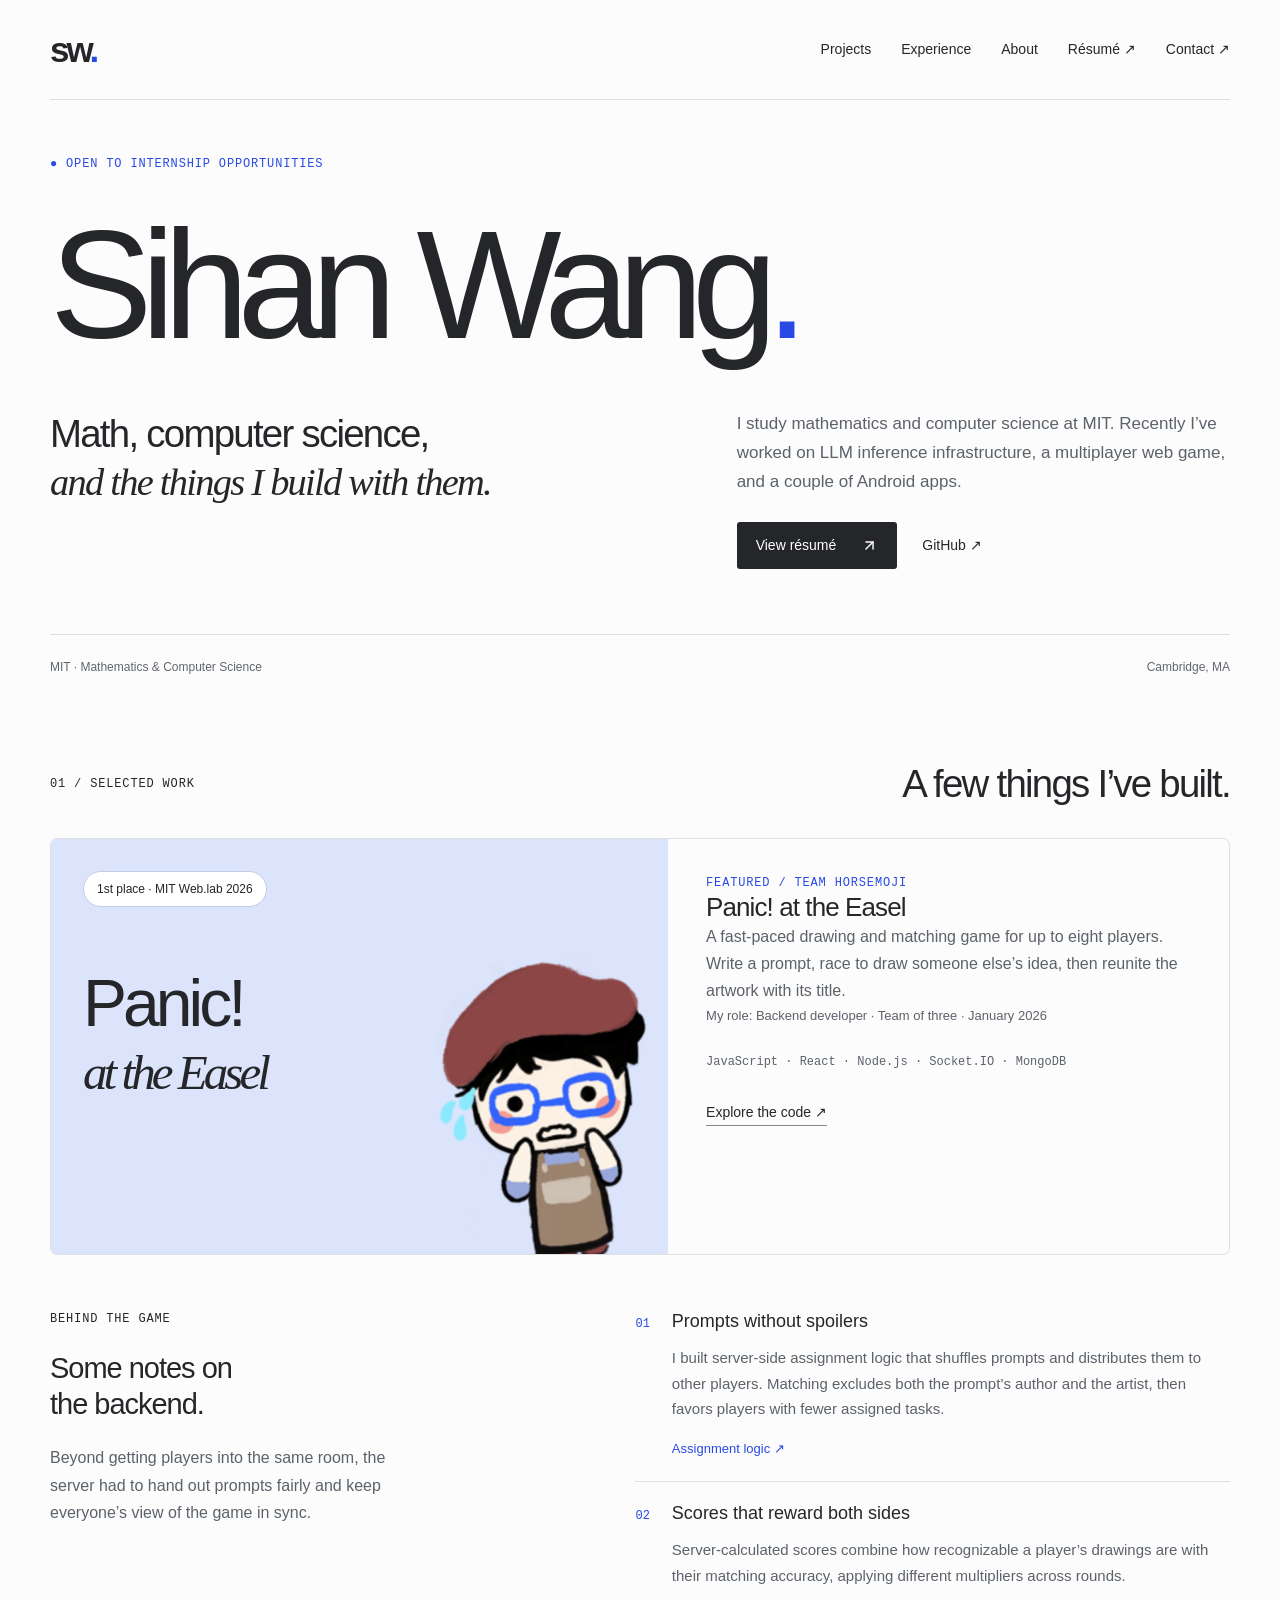
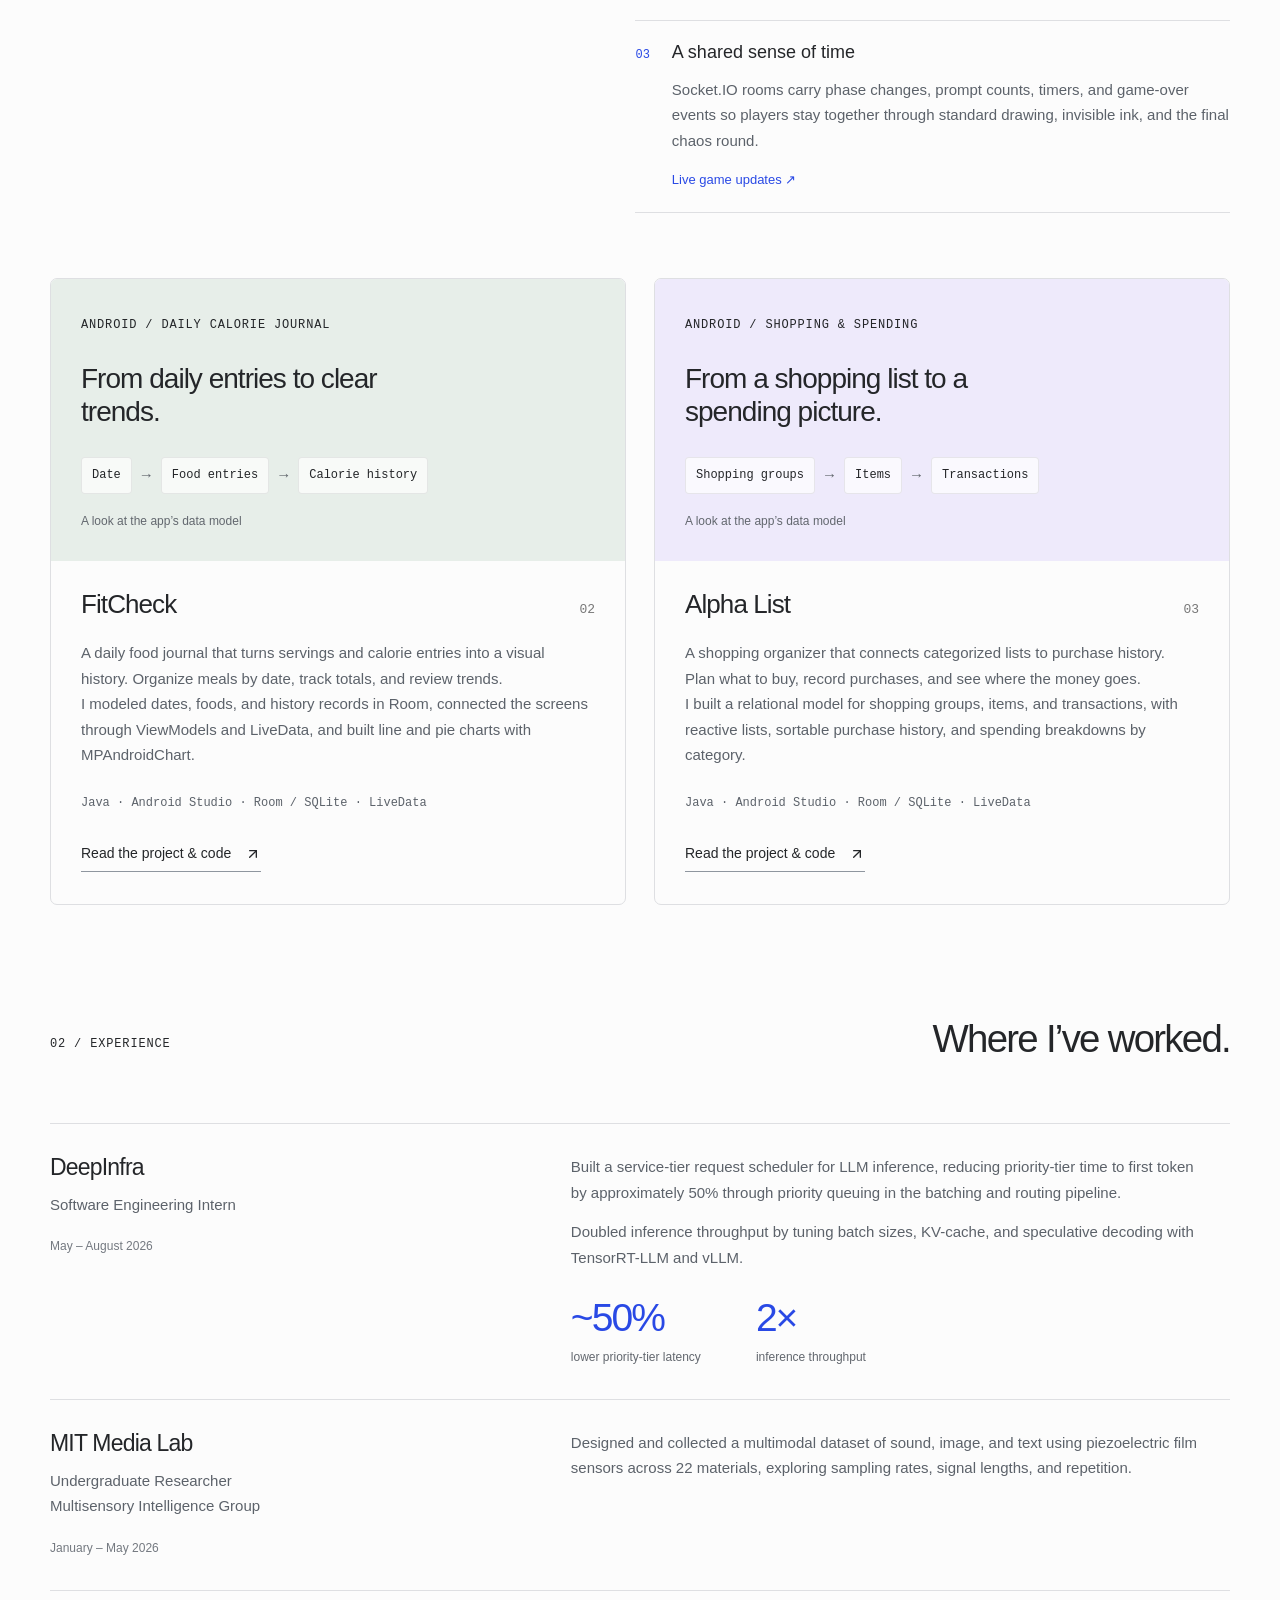
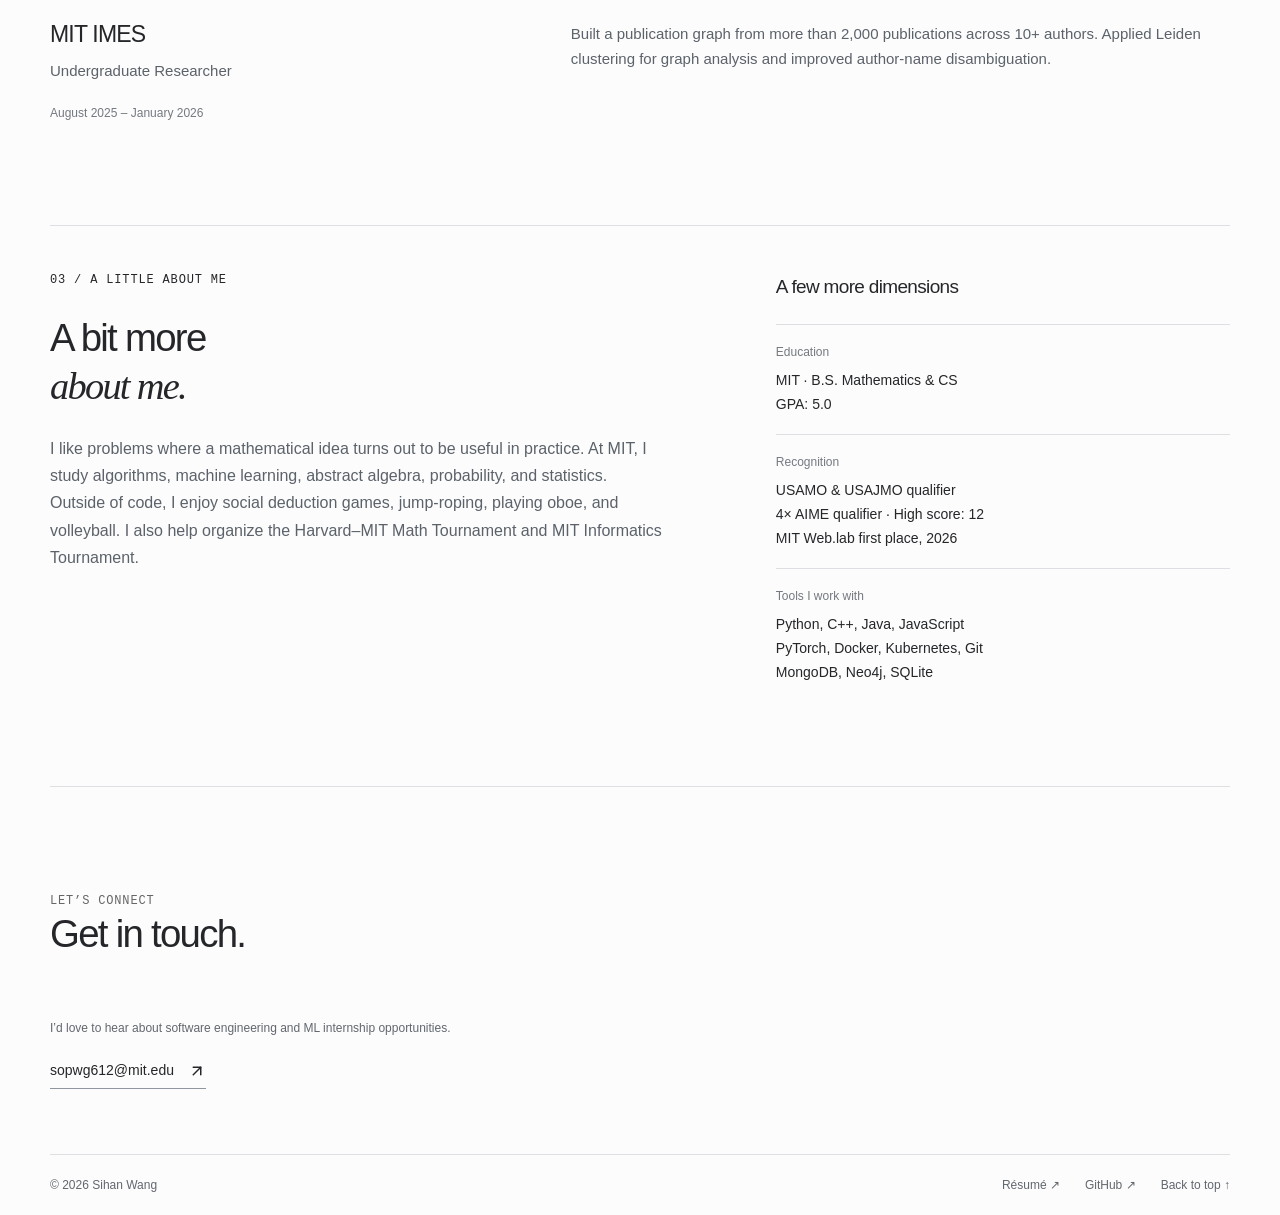
==== index.html @ 7d747579 "Publish portfolio site Replaces the placeholder README with the built static portfolio: hero, select" ====
<!DOCTYPE html><html lang="en"><head><meta charSet="utf-8"/><meta name="viewport" content="width=device-width, initial-scale=1"/><link rel="preload" href="/projects/easel-character.png" as="image"/><link rel="stylesheet" href="/_next/static/css/index.DDIsudXS.css" data-rsc-css-href="/_next/static/css/index.DDIsudXS.css" data-precedence="vite-rsc/importer-resources"/><link rel="modulepreload" fetchPriority="low" href="/_next/static/chunks/index-CK6zbLmv.js"/><script src="/_next/static/chunks/rolldown-runtime-C60lm6uB.js" type="module" async=""></script><script src="/_next/static/chunks/framework-D_rUT4EX.js" type="module" async=""></script><link rel="modulepreload" href="/_next/static/chunks/layout-segment-context-D6vi0f8q.js" crossorigin=""/><link rel="modulepreload" href="/_next/static/chunks/Icon-BFIcK819.js" crossorigin=""/><title>Sihan Wang | Software Engineering Portfolio</title><meta name="description" content="Sihan Wang, an MIT mathematics and computer science student. Projects and experience in LLM inference infrastructure, multiplayer web games, and Android apps."/><meta property="og:title" content="Sihan Wang | Software Engineering Portfolio"/><meta property="og:description" content="Math, computer science, and the things I build with them. Projects and experience."/><meta property="og:url" content="https://sophiawang85.github.io/"/><meta property="og:type" content="website"/><meta name="twitter:card" content="summary"/><meta name="twitter:title" content="Sihan Wang | Software Engineering Portfolio"/><meta name="twitter:description" content="Math, computer science, and the things I build with them. Projects and experience."/><link rel="icon" href="/favicon.svg"/><link rel="canonical" href="https://sophiawang85.github.io/"/><script>Object.assign(((self[Symbol.for("vinext.navigationRuntime")]??={bootstrap:{routeManifest:null},functions:{}}).bootstrap.rsc??={rsc:[]}),{params:{},nav:{"pathname":"/","searchParams":[]}})</script><link rel="modulepreload" href="/_next/static/chunks/index-CK6zbLmv.js" />
</head><body><a class="skip-link" href="#main">Skip to content</a><header class="shell"><a class="logo" href="#" aria-label="Sihan Wang home">sw<span>.</span></a><nav aria-label="Main navigation"><a href="#projects">Projects</a><a href="#experience">Experience</a><a href="#about">About</a><a href="/Sihan-Wang-Resume.pdf" target="_blank" rel="noreferrer">Résumé ↗</a><a href="mailto:sopwg612@mit.edu">Contact ↗</a></nav></header><main class="shell" id="main"><section class="hero" aria-label="Introduction"><p class="eyebrow">● OPEN TO INTERNSHIP OPPORTUNITIES</p><h1>Sihan Wang<span>.</span></h1><div class="intro"><h2>Math, computer science,<br/><em>and the things I build with them.</em></h2><div><p>I study mathematics and computer science at MIT. Recently I’ve worked on LLM inference infrastructure, a multiplayer web game, and a couple of Android apps.</p><a class="button" href="/Sihan-Wang-Resume.pdf" target="_blank" rel="noreferrer">View résumé <svg xmlns="http://www.w3.org/2000/svg" width="17" height="17" viewBox="0 0 24 24" fill="none" stroke="currentColor" stroke-width="2" stroke-linecap="round" stroke-linejoin="round" class="lucide lucide-arrow-up-right" aria-hidden="true"><path d="M7 7h10v10"></path><path d="M7 17 17 7"></path></svg></a><a class="github" href="https://github.com/sophiawang85" target="_blank" rel="noreferrer">GitHub ↗</a></div></div><div class="meta"><span>MIT · Mathematics &amp; Computer Science</span><span>Cambridge, MA</span></div></section><section id="projects"><div class="heading"><p class="eyebrow">01 / SELECTED WORK</p><h2>A few things I’ve built.</h2></div><article class="featured"><div class="art"><span class="award">1st place · MIT Web.lab 2026</span><h3>Panic!<br/><em>at the Easel</em></h3><img src="/projects/easel-character.png" alt="The game&#x27;s illustrated museum curator, panicking in a beret and blue glasses" width="1206" height="1682"/></div><div class="copy"><p class="eyebrow">FEATURED / TEAM HORSEMOJI</p><h3>Panic! at the Easel</h3><p>A fast-paced drawing and matching game for up to eight players. Write a prompt, race to draw someone else’s idea, then reunite the artwork with its title.</p><p class="role">My role: Backend developer · Team of three · January 2026</p><div class="tags">JavaScript · React · Node.js · Socket.IO · MongoDB</div><a href="https://github.com/weblab-class/thehorseemoji" target="_blank" rel="noreferrer">Explore the code ↗</a></div></article><div class="case-study"><div class="case-heading"><p class="eyebrow">BEHIND THE GAME</p><h3>Some notes on<br/>the backend.</h3><p>Beyond getting players into the same room, the server had to hand out prompts fairly and keep everyone’s view of the game in sync.</p></div><div class="engineering-points"><div><span>01</span><div><h4>Prompts without spoilers</h4><p>I built server-side assignment logic that shuffles prompts and distributes them to other players. Matching excludes both the prompt’s author and the artist, then favors players with fewer assigned tasks.</p><a href="https://github.com/weblab-class/thehorseemoji/blob/main/server/api.js" target="_blank" rel="noreferrer">Assignment logic ↗</a></div></div><div><span>02</span><div><h4>Scores that reward both sides</h4><p>Server-calculated scores combine how recognizable a player’s drawings are with their matching accuracy, applying different multipliers across rounds.</p></div></div><div><span>03</span><div><h4>A shared sense of time</h4><p>Socket.IO rooms carry phase changes, prompt counts, timers, and game-over events so players stay together through standard drawing, invisible ink, and the final chaos round.</p><a href="https://github.com/weblab-class/thehorseemoji/blob/main/server/server-socket.js" target="_blank" rel="noreferrer">Live game updates ↗</a></div></div></div></div><div class="android-grid"><article class="android-project"><div class="data-preview fitcheck"><span class="eyebrow">ANDROID / DAILY CALORIE JOURNAL</span><h3>From daily entries to clear trends.</h3><div class="entity-flow" aria-label="FitCheck data model"><div><span>Date</span><span class="flow-arrow" aria-hidden="true">→</span></div><div><span>Food entries</span><span class="flow-arrow" aria-hidden="true">→</span></div><div><span>Calorie history</span></div></div><span class="preview-caption">A look at the app’s data model</span></div><div class="android-copy"><div class="project-title"><h3>FitCheck</h3><span>02</span></div><p>A daily food journal that turns servings and calorie entries into a visual history. Organize meals by date, track totals, and review trends.</p><p>I modeled dates, foods, and history records in Room, connected the screens through ViewModels and LiveData, and built line and pie charts with MPAndroidChart.</p><div class="tags">Java · Android Studio · Room / SQLite · LiveData</div><a class="text-link" href="https://github.com/sophiawang85/FitCheck-Android-Studio-App" target="_blank" rel="noreferrer">Read the project &amp; code <svg xmlns="http://www.w3.org/2000/svg" width="16" height="16" viewBox="0 0 24 24" fill="none" stroke="currentColor" stroke-width="2" stroke-linecap="round" stroke-linejoin="round" class="lucide lucide-arrow-up-right" aria-hidden="true"><path d="M7 7h10v10"></path><path d="M7 17 17 7"></path></svg></a></div></article><article class="android-project"><div class="data-preview alphalist"><span class="eyebrow">ANDROID / SHOPPING &amp; SPENDING</span><h3>From a shopping list to a spending picture.</h3><div class="entity-flow" aria-label="Alpha List data model"><div><span>Shopping groups</span><span class="flow-arrow" aria-hidden="true">→</span></div><div><span>Items</span><span class="flow-arrow" aria-hidden="true">→</span></div><div><span>Transactions</span></div></div><span class="preview-caption">A look at the app’s data model</span></div><div class="android-copy"><div class="project-title"><h3>Alpha List</h3><span>03</span></div><p>A shopping organizer that connects categorized lists to purchase history. Plan what to buy, record purchases, and see where the money goes.</p><p>I built a relational model for shopping groups, items, and transactions, with reactive lists, sortable purchase history, and spending breakdowns by category.</p><div class="tags">Java · Android Studio · Room / SQLite · LiveData</div><a class="text-link" href="https://github.com/sophiawang85/Alpha-List-Android-Studio-App" target="_blank" rel="noreferrer">Read the project &amp; code <svg xmlns="http://www.w3.org/2000/svg" width="16" height="16" viewBox="0 0 24 24" fill="none" stroke="currentColor" stroke-width="2" stroke-linecap="round" stroke-linejoin="round" class="lucide lucide-arrow-up-right" aria-hidden="true"><path d="M7 7h10v10"></path><path d="M7 17 17 7"></path></svg></a></div></article></div></section><section class="experience" id="experience"><div class="heading"><p class="eyebrow">02 / EXPERIENCE</p><h2>Where I’ve worked.</h2></div><div class="job"><div><h3>DeepInfra</h3><p>Software Engineering Intern</p><span class="date">May – August 2026</span></div><div><p>Built a service-tier request scheduler for LLM inference, reducing priority-tier time to first token by approximately 50% through priority queuing in the batching and routing pipeline.</p><p>Doubled inference throughput by tuning batch sizes, KV-cache, and speculative decoding with TensorRT-LLM and vLLM.</p><div class="metrics"><div><strong>~50%</strong><span>lower priority-tier latency</span></div><div><strong>2×</strong><span>inference throughput</span></div></div></div></div><div class="job"><div><h3>MIT Media Lab</h3><p>Undergraduate Researcher<br/>Multisensory Intelligence Group</p><span class="date">January – May 2026</span></div><div><p>Designed and collected a multimodal dataset of sound, image, and text using piezoelectric film sensors across 22 materials, exploring sampling rates, signal lengths, and repetition.</p></div></div><div class="job"><div><h3>MIT IMES</h3><p>Undergraduate Researcher</p><span class="date">August 2025 – January 2026</span></div><div><p>Built a publication graph from more than 2,000 publications across 10+ authors. Applied Leiden clustering for graph analysis and improved author-name disambiguation.</p></div></div></section><section class="about" id="about"><div><p class="eyebrow">03 / A LITTLE ABOUT ME</p><h2>A bit more<br/><em>about me.</em></h2><p>I like problems where a mathematical idea turns out to be useful in practice. At MIT, I study algorithms, machine learning, abstract algebra, probability, and statistics.</p><p>Outside of code, I enjoy social deduction games, jump-roping, playing oboe, and volleyball. I also help organize the Harvard–MIT Math Tournament and MIT Informatics Tournament.</p></div><div class="background"><h3>A few more dimensions</h3><dl><div><dt>Education</dt><dd>MIT · B.S. Mathematics &amp; CS<br/>GPA: 5.0</dd></div><div><dt>Recognition</dt><dd>USAMO &amp; USAJMO qualifier<br/>4× AIME qualifier · High score: 12<br/>MIT Web.lab first place, 2026</dd></div><div><dt>Tools I work with</dt><dd>Python, C++, Java, JavaScript<br/>PyTorch, Docker, Kubernetes, Git<br/>MongoDB, Neo4j, SQLite</dd></div></dl></div></section><footer><p class="eyebrow">LET’S CONNECT</p><h2>Get in touch.</h2><p class="footer-intro">I’d love to hear about software engineering and ML internship opportunities.</p><a class="text-link" href="mailto:sopwg612@mit.edu">sopwg612@mit.edu <svg xmlns="http://www.w3.org/2000/svg" width="18" height="18" viewBox="0 0 24 24" fill="none" stroke="currentColor" stroke-width="2" stroke-linecap="round" stroke-linejoin="round" class="lucide lucide-arrow-up-right" aria-hidden="true"><path d="M7 7h10v10"></path><path d="M7 17 17 7"></path></svg></a><div class="footer-bottom"><span>© 2026 Sihan Wang</span><a href="/Sihan-Wang-Resume.pdf" target="_blank" rel="noreferrer">Résumé ↗</a><a href="https://github.com/sophiawang85" target="_blank" rel="noreferrer">GitHub ↗</a><a href="#">Back to top ↑</a></div></footer></main><script type="module" src="/_next/static/chunks/index-CK6zbLmv.js" id="_R_" async=""></script><script>((self[Symbol.for("vinext.navigationRuntime")]??={bootstrap:{routeManifest:null},functions:{}}).bootstrap.rsc??={rsc:[]}).rsc.push("0:{\"page:/\":\"$L1\",\"layout:/\":\"$L2\",\"route:/\":\"$L3\",\"__route\":\"route:/\",\"__interceptionContext\":null,\"__layoutIds\":[\"layout:/\"],\"__rootLayout\":\"/\",\"__bfcacheSegmentIdentities\":{\"layout:/\":\"[\\\"layout\\\",\\\"layout:/\\\",\\\"root-boundary:/\\\",\\\"\\\"]\",\"page:/\":\"[\\\"page\\\",\\\"page:/\\\",\\\"root-boundary:/\\\",\\\"\\\"]\"},\"__srcPage\":[\"page\"],\"__layoutFlags\":{\"layout:/\":\"s\"},\"__artifactCompatibility\":{\"schemaVersion\":1,\"graphVersion\":\"app-route-graph:1177fd80f83fa7b0\",\"deploymentVersion\":\"800e0851-e229-4b72-87fe-31eef017c6cd\",\"appElementsSchemaVersion\":1,\"rscPayloadSchemaVersion\":1,\"rootBoundaryId\":\"/\",\"renderEpoch\":null}}\n")</script><script>((self[Symbol.for("vinext.navigationRuntime")]??={bootstrap:{routeManifest:null},functions:{}}).bootstrap.rsc??={rsc:[]}).rsc.push("4:I[\"8c0f216c4604\",[],\"Children\",1]\n")</script><script>((self[Symbol.for("vinext.navigationRuntime")]??={bootstrap:{routeManifest:null},functions:{}}).bootstrap.rsc??={rsc:[]}).rsc.push("5:I[\"593f344dc510\",[],\"GlobalErrorBoundary\",1]\n")</script><script>((self[Symbol.for("vinext.navigationRuntime")]??={bootstrap:{routeManifest:null},functions:{}}).bootstrap.rsc??={rsc:[]}).rsc.push("6:I[\"0b874ad30386\",[],\"default\",1]\n")</script><script>((self[Symbol.for("vinext.navigationRuntime")]??={bootstrap:{routeManifest:null},functions:{}}).bootstrap.rsc??={rsc:[]}).rsc.push("7:I[\"593f344dc510\",[],\"ErrorBoundary\",1]\n")</script><script>((self[Symbol.for("vinext.navigationRuntime")]??={bootstrap:{routeManifest:null},functions:{}}).bootstrap.rsc??={rsc:[]}).rsc.push("8:I[\"15c18cfaeeff\",[],\"LayoutSegmentProvider\",1]\n")</script><script>((self[Symbol.for("vinext.navigationRuntime")]??={bootstrap:{routeManifest:null},functions:{}}).bootstrap.rsc??={rsc:[]}).rsc.push("9:I[\"8c0f216c4604\",[],\"Slot\",1]\n")</script><script>((self[Symbol.for("vinext.navigationRuntime")]??={bootstrap:{routeManifest:null},functions:{}}).bootstrap.rsc??={rsc:[]}).rsc.push("a:I[\"593f344dc510\",[],\"NotFoundBoundary\",1]\n")</script><script>((self[Symbol.for("vinext.navigationRuntime")]??={bootstrap:{routeManifest:null},functions:{}}).bootstrap.rsc??={rsc:[]}).rsc.push("b:I[\"9276801271d6\",[],\"AppRouterScrollTarget\",1]\n")</script><script>((self[Symbol.for("vinext.navigationRuntime")]??={bootstrap:{routeManifest:null},functions:{}}).bootstrap.rsc??={rsc:[]}).rsc.push("c:I[\"593f344dc510\",[],\"RedirectBoundary\",1]\n")</script><script>((self[Symbol.for("vinext.navigationRuntime")]??={bootstrap:{routeManifest:null},functions:{}}).bootstrap.rsc??={rsc:[]}).rsc.push(":HL[\"/_next/static/css/index.DDIsudXS.css\",\"style\"     ]\n")</script><script>((self[Symbol.for("vinext.navigationRuntime")]??={bootstrap:{routeManifest:null},functions:{}}).bootstrap.rsc??={rsc:[]}).rsc.push("2:[[[\"$\",\"link\",\"css:/_next/static/css/index.DDIsudXS.css\",{\"rel\":\"stylesheet\",\"precedence\":\"vite-rsc/importer-resources\",\"href\":\"/_next/static/css/index.DDIsudXS.css\",\"data-rsc-css-href\":\"/_next/static/css/index.DDIsudXS.css\"}],\"$undefined\"],[\"$\",\"html\",null,{\"lang\":\"en\",\"children\":[\"$\",\"body\",null,{\"children\":[\"$\",\"$L4\",null,{}]}]}]]\n")</script><script>((self[Symbol.for("vinext.navigationRuntime")]??={bootstrap:{routeManifest:null},functions:{}}).bootstrap.rsc??={rsc:[]}).rsc.push("3:[[[\"$\",\"meta\",null,{\"charSet\":\"utf-8\"}],[[\"$\",\"title\",\"0\",{\"children\":\"Sihan Wang | Software Engineering Portfolio\"}],[\"$\",\"meta\",\"1\",{\"name\":\"description\",\"content\":\"Sihan Wang, an MIT mathematics and computer science student. Projects and experience in LLM inference infrastructure, multiplayer web games, and Android apps.\"}],[\"$\",\"meta\",\"2\",{\"property\":\"og:title\",\"content\":\"Sihan Wang | Software Engineering Portfolio\"}],[\"$\",\"meta\",\"3\",{\"property\":\"og:description\",\"content\":\"Math, computer science, and the things I build with them. Projects and experience.\"}],[\"$\",\"meta\",\"4\",{\"property\":\"og:url\",\"content\":\"https://sophiawang85.github.io/\"}],[\"$\",\"meta\",\"5\",{\"property\":\"og:type\",\"content\":\"website\"}],[\"$\",\"meta\",\"6\",{\"name\":\"twitter:card\",\"content\":\"summary\"}],[\"$\",\"meta\",\"7\",{\"name\":\"twitter:title\",\"content\":\"Sihan Wang | Software Engineering Portfolio\"}],[\"$\",\"meta\",\"8\",{\"name\":\"twitter:description\",\"content\":\"Math, computer science, and the things I build with them. Projects and experience.\"}],[\"$\",\"link\",\"9\",{\"data-vinext-streamed-icon\":\"$undefined\",\"rel\":\"icon\",\"href\":\"/favicon.svg\",\"type\":\"$undefined\",\"sizes\":\"$undefined\",\"color\":\"$undefined\",\"media\":\"$undefined\",\"fetchPriority\":\"$undefined\"}],[\"$\",\"link\",\"10\",{\"rel\":\"canonical\",\"href\":\"https://sophiawang85.github.io/\"}]],[[\"$\",\"meta\",\"0\",{\"name\":\"viewport\",\"content\":\"width=device-width, initial-scale=1\"}]]],[\"$\",\"$L5\",null,{\"fallback\":\"$6\",\"children\":[\"$\",\"$L7\",null,{\"fallback\":\"$6\",\"children\":[\"$\",\"$L8\",null,{\"providerId\":\"layout:/\",\"segmentMap\":{\"children\":[]},\"children\":[\"$\",\"$L9\",null,{\"id\":\"layout:/\",\"parallelSlots\":\"$undefined\",\"children\":[\"$\",\"$La\",null,{\"resetKey\":\"\",\"fallback\":[[\"$\",\"title\",null,{\"children\":\"404: This page could not be found.\"}],[\"$\",\"div\",null,{\"style\":{\"fontFamily\":\"system-ui,\\\"Segoe UI\\\",Roboto,Helvetica,Arial,sans-serif,\\\"Apple Color Emoji\\\",\\\"Segoe UI Emoji\\\"\",\"height\":\"100vh\",\"textAlign\":\"center\",\"display\":\"flex\",\"flexDirection\":\"column\",\"alignItems\":\"center\",\"justifyContent\":\"center\"},\"children\":[\"$\",\"div\",null,{\"children\":[[\"$\",\"style\",null,{\"dangerouslySetInnerHTML\":{\"__html\":\"body{color:#000;background:#fff;margin:0}.next-error-h1{border-right:1px solid rgba(0,0,0,.3)}@media (prefers-color-scheme:dark){body{color:#fff;background:#000}.next-error-h1{border-right:1px solid rgba(255,255,255,.3)}}\"}}],[\"$\",\"h1\",null,{\"className\":\"next-error-h1\",\"style\":{\"display\":\"inline-block\",\"margin\":\"0 20px 0 0\",\"padding\":\"0 23px 0 0\",\"fontSize\":24,\"fontWeight\":500,\"verticalAlign\":\"top\",\"lineHeight\":\"49px\"},\"children\":404}],[\"$\",\"div\",null,{\"style\":{\"display\":\"inline-block\"},\"children\":[\"$\",\"h2\",null,{\"style\":{\"fontSize\":14,\"fontWeight\":400,\"lineHeight\":\"49px\",\"margin\":0},\"children\":\"This page could not be found.\"}]}]]}]}]],\"children\":[\"$\",\"$Lb\",null,{\"children\":[\"$\",\"$Lc\",null,{\"children\":[[\"$\",\"$L8\",null,{\"providerId\":\"page:/\",\"segmentMap\":{\"children\":[\"__PAGE__\"]},\"children\":[\"$\",\"$L9\",null,{\"id\":\"page:/\"}]}],null]}]}]}]}]}]}]}],null,null]\n")</script><script>((self[Symbol.for("vinext.navigationRuntime")]??={bootstrap:{routeManifest:null},functions:{}}).bootstrap.rsc??={rsc:[]}).rsc.push("d:I[\"339f946bc456\",[],\"default\",1]\n")</script><script>((self[Symbol.for("vinext.navigationRuntime")]??={bootstrap:{routeManifest:null},functions:{}}).bootstrap.rsc??={rsc:[]}).rsc.push(":HL[\"/projects/easel-character.png\",\"image\"]\n")</script><script>((self[Symbol.for("vinext.navigationRuntime")]??={bootstrap:{routeManifest:null},functions:{}}).bootstrap.rsc??={rsc:[]}).rsc.push("1:[[\"$\",\"a\",null,{\"className\":\"skip-link\",\"href\":\"#main\",\"children\":\"Skip to content\"}],[\"$\",\"header\",null,{\"className\":\"shell\",\"children\":[[\"$\",\"a\",null,{\"className\":\"logo\",\"href\":\"#\",\"aria-label\":\"Sihan Wang home\",\"children\":[\"sw\",[\"$\",\"span\",null,{\"children\":\".\"}]]}],[\"$\",\"nav\",null,{\"aria-label\":\"Main navigation\",\"children\":[[\"$\",\"a\",null,{\"href\":\"#projects\",\"children\":\"Projects\"}],[\"$\",\"a\",null,{\"href\":\"#experience\",\"children\":\"Experience\"}],[\"$\",\"a\",null,{\"href\":\"#about\",\"children\":\"About\"}],[\"$\",\"a\",null,{\"href\":\"/Sihan-Wang-Resume.pdf\",\"target\":\"_blank\",\"rel\":\"noreferrer\",\"children\":\"Résumé ↗\"}],[\"$\",\"a\",null,{\"href\":\"mailto:sopwg612@mit.edu\",\"children\":\"Contact ↗\"}]]}]]}],[\"$\",\"main\",null,{\"className\":\"shell\",\"id\":\"main\",\"children\":[[\"$\",\"section\",null,{\"className\":\"hero\",\"aria-label\":\"Introduction\",\"children\":[[\"$\",\"p\",null,{\"className\":\"eyebrow\",\"children\":\"● OPEN TO INTERNSHIP OPPORTUNITIES\"}],[\"$\",\"h1\",null,{\"children\":[\"Sihan Wang\",[\"$\",\"span\",null,{\"children\":\".\"}]]}],[\"$\",\"div\",null,{\"className\":\"intro\",\"children\":[[\"$\",\"h2\",null,{\"children\":[\"Math, computer science,\",[\"$\",\"br\",null,{}],[\"$\",\"em\",null,{\"children\":\"and the things I build with them.\"}]]}],[\"$\",\"div\",null,{\"children\":[[\"$\",\"p\",null,{\"children\":\"I study mathematics and computer science at MIT. Recently I’ve worked on LLM inference infrastructure, a multiplayer web game, and a couple of Android apps.\"}],[\"$\",\"a\",null,{\"className\":\"button\",\"href\":\"/Sihan-Wang-Resume.pdf\",\"target\":\"_blank\",\"rel\":\"noreferrer\",\"children\":[\"View résumé \",[\"$\",\"$Ld\",null,{\"ref\":\"$undefined\",\"iconNode\":[[\"path\",{\"d\":\"M7 7h10v10\",\"key\":\"1tivn9\"}],[\"path\",{\"d\":\"M7 17 17 7\",\"key\":\"1vkiza\"}]],\"className\":\"lucide-arrow-up-right\",\"size\":17}]]}],[\"$\",\"a\",null,{\"className\":\"github\",\"href\":\"https://github.com/sophiawang85\",\"target\":\"_blank\",\"rel\":\"noreferrer\",\"children\":\"GitHub ↗\"}]]}]]}],[\"$\",\"div\",null,{\"className\":\"meta\",\"children\":[[\"$\",\"span\",null,{\"children\":\"MIT · Mathematics \u0026 Computer Science\"}],[\"$\",\"span\",null,{\"children\":\"Cambridge, MA\"}]]}]]}],[\"$\",\"section\",null,{\"id\":\"projects\",\"children\":[[\"$\",\"div\",null,{\"className\":\"heading\",\"children\":[[\"$\",\"p\",null,{\"className\":\"eyebrow\",\"children\":\"01 / SELECTED WORK\"}],[\"$\",\"h2\",null,{\"children\":\"A few things I’ve built.\"}]]}],[\"$\",\"article\",null,{\"className\":\"featured\",\"children\":[[\"$\",\"div\",null,{\"className\":\"art\",\"children\":[[\"$\",\"span\",null,{\"className\":\"award\",\"children\":\"1st place · MIT Web.lab 2026\"}],[\"$\",\"h3\",null,{\"children\":[\"Panic!\",[\"$\",\"br\",null,{}],[\"$\",\"em\",null,{\"children\":\"at the Easel\"}]]}],[\"$\",\"img\",null,{\"src\":\"/projects/easel-character.png\",\"alt\":\"The game's illustrated museum curator, panicking in a beret and blue glasses\",\"width\":\"1206\",\"height\":\"1682\"}]]}],[\"$\",\"div\",null,{\"className\":\"copy\",\"children\":[[\"$\",\"p\",null,{\"className\":\"eyebrow\",\"children\":\"FEATURED / TEAM HORSEMOJI\"}],[\"$\",\"h3\",null,{\"children\":\"Panic! at the Easel\"}],[\"$\",\"p\",null,{\"children\":\"A fast-paced drawing and matching game for up to eight players. Write a prompt, race to draw someone else’s idea, then reunite the artwork with its title.\"}],[\"$\",\"p\",null,{\"className\":\"role\",\"children\":\"My role: Backend developer · Team of three · January 2026\"}],[\"$\",\"div\",null,{\"className\":\"tags\",\"children\":\"JavaScript · React · Node.js · Socket.IO · MongoDB\"}],[\"$\",\"a\",null,{\"href\":\"https://github.com/weblab-class/thehorseemoji\",\"target\":\"_blank\",\"rel\":\"noreferrer\",\"children\":\"Explore the code ↗\"}]]}]]}],[\"$\",\"div\",null,{\"className\":\"case-study\",\"children\":[[\"$\",\"div\",null,{\"className\":\"case-heading\",\"children\":[[\"$\",\"p\",null,{\"className\":\"eyebrow\",\"children\":\"BEHIND THE GAME\"}],[\"$\",\"h3\",null,{\"children\":[\"Some notes on\",[\"$\",\"br\",null,{}],\"the backend.\"]}],[\"$\",\"p\",null,{\"children\":\"Beyond getting players into the same room, the server had to hand out prompts fairly and keep everyone’s view of the game in sync.\"}]]}],[\"$\",\"div\",null,{\"className\":\"engineering-points\",\"children\":[[\"$\",\"div\",null,{\"children\":[[\"$\",\"span\",null,{\"children\":\"01\"}],[\"$\",\"div\",null,{\"children\":[[\"$\",\"h4\",null,{\"children\":\"Prompts without spoilers\"}],[\"$\",\"p\",null,{\"children\":\"I built server-side assignment logic that shuffles prompts and distributes them to other players. Matching excludes both the prompt’s author and the artist, then favors players with fewer assigned tasks.\"}],[\"$\",\"a\",null,{\"href\":\"https://github.com/weblab-class/thehorseemoji/blob/main/server/api.js\",\"target\":\"_blank\",\"rel\":\"noreferrer\",\"children\":\"Assignment logic ↗\"}]]}]]}],[\"$\",\"div\",null,{\"children\":[[\"$\",\"span\",null,{\"children\":\"02\"}],[\"$\",\"div\",null,{\"children\":[\"$Le\",\"$Lf\"]}]]}],\"$L10\"]}]]}],\"$L11\"]}],\"$L12\",\"$L13\",\"$L14\"]}]]\n")</script><script>((self[Symbol.for("vinext.navigationRuntime")]??={bootstrap:{routeManifest:null},functions:{}}).bootstrap.rsc??={rsc:[]}).rsc.push("e:[\"$\",\"h4\",null,{\"children\":\"Scores that reward both sides\"}]\n")</script><script>((self[Symbol.for("vinext.navigationRuntime")]??={bootstrap:{routeManifest:null},functions:{}}).bootstrap.rsc??={rsc:[]}).rsc.push("f:[\"$\",\"p\",null,{\"children\":\"Server-calculated scores combine how recognizable a player’s drawings are with their matching accuracy, applying different multipliers across rounds.\"}]\n")</script><script>((self[Symbol.for("vinext.navigationRuntime")]??={bootstrap:{routeManifest:null},functions:{}}).bootstrap.rsc??={rsc:[]}).rsc.push("10:[\"$\",\"div\",null,{\"children\":[[\"$\",\"span\",null,{\"children\":\"03\"}],[\"$\",\"div\",null,{\"children\":[[\"$\",\"h4\",null,{\"children\":\"A shared sense of time\"}],[\"$\",\"p\",null,{\"children\":\"Socket.IO rooms carry phase changes, prompt counts, timers, and game-over events so players stay together through standard drawing, invisible ink, and the final chaos round.\"}],[\"$\",\"a\",null,{\"href\":\"https://github.com/weblab-class/thehorseemoji/blob/main/server/server-socket.js\",\"target\":\"_blank\",\"rel\":\"noreferrer\",\"children\":\"Live game updates ↗\"}]]}]]}]\n")</script><script>((self[Symbol.for("vinext.navigationRuntime")]??={bootstrap:{routeManifest:null},functions:{}}).bootstrap.rsc??={rsc:[]}).rsc.push("11:[\"$\",\"div\",null,{\"className\":\"android-grid\",\"children\":[[\"$\",\"article\",\"FitCheck\",{\"className\":\"android-project\",\"children\":[[\"$\",\"div\",null,{\"className\":\"data-preview fitcheck\",\"children\":[[\"$\",\"span\",null,{\"className\":\"eyebrow\",\"children\":\"ANDROID / DAILY CALORIE JOURNAL\"}],[\"$\",\"h3\",null,{\"children\":\"From daily entries to clear trends.\"}],[\"$\",\"div\",null,{\"className\":\"entity-flow\",\"aria-label\":\"FitCheck data model\",\"children\":[[\"$\",\"div\",\"Date\",{\"children\":[[\"$\",\"span\",null,{\"children\":\"Date\"}],[\"$\",\"span\",null,{\"className\":\"flow-arrow\",\"aria-hidden\":\"true\",\"children\":\"→\"}]]}],[\"$\",\"div\",\"Food entries\",{\"children\":[[\"$\",\"span\",null,{\"children\":\"Food entries\"}],[\"$\",\"span\",null,{\"className\":\"flow-arrow\",\"aria-hidden\":\"true\",\"children\":\"→\"}]]}],[\"$\",\"div\",\"Calorie history\",{\"children\":[[\"$\",\"span\",null,{\"children\":\"Calorie history\"}],false]}]]}],[\"$\",\"span\",null,{\"className\":\"preview-caption\",\"children\":\"A look at the app’s data model\"}]]}],[\"$\",\"div\",null,{\"className\":\"android-copy\",\"children\":[[\"$\",\"div\",null,{\"className\":\"project-title\",\"children\":[[\"$\",\"h3\",null,{\"children\":\"FitCheck\"}],[\"$\",\"span\",null,{\"children\":\"02\"}]]}],[\"$\",\"p\",null,{\"children\":\"A daily food journal that turns servings and calorie entries into a visual history. Organize meals by date, track totals, and review trends.\"}],[\"$\",\"p\",null,{\"children\":\"I modeled dates, foods, and history records in Room, connected the screens through ViewModels and LiveData, and built line and pie charts with MPAndroidChart.\"}],[\"$\",\"div\",null,{\"className\":\"tags\",\"children\":\"Java · Android Studio · Room / SQLite · LiveData\"}],[\"$\",\"a\",null,{\"className\":\"text-link\",\"href\":\"https://github.com/sophiawang85/FitCheck-Android-Studio-App\",\"target\":\"_blank\",\"rel\":\"noreferrer\",\"children\":[\"Read the project \u0026 code \",[\"$\",\"$Ld\",null,{\"ref\":\"$undefined\",\"iconNode\":\"$1:2:props:children:0:props:children:2:props:children:1:props:children:1:props:children:1:props:iconNode\",\"className\":\"lucide-arrow-up-right\",\"size\":16}]]}]]}]]}],[\"$\",\"article\",\"Alpha List\",{\"className\":\"android-project\",\"children\":[[\"$\",\"div\",null,{\"className\":\"data-preview alphalist\",\"children\":[[\"$\",\"span\",null,{\"className\":\"eyebrow\",\"children\":\"ANDROID / SHOPPING \u0026 SPENDING\"}],[\"$\",\"h3\",null,{\"children\":\"From a shopping list to a spending picture.\"}],[\"$\",\"div\",null,{\"className\":\"entity-flow\",\"aria-label\":\"Alpha List data model\",\"children\":[[\"$\",\"div\",\"Shopping groups\",{\"children\":[[\"$\",\"span\",null,{\"children\":\"Shopping groups\"}],[\"$\",\"span\",null,{\"className\":\"flow-arrow\",\"aria-hidden\":\"true\",\"children\":\"→\"}]]}],[\"$\",\"div\",\"Items\",{\"children\":[[\"$\",\"span\",null,{\"children\":\"Items\"}],[\"$\",\"span\",null,{\"className\":\"flow-arrow\",\"aria-hidden\":\"true\",\"children\":\"→\"}]]}],[\"$\",\"div\",\"Transactions\",{\"children\":[[\"$\",\"span\",null,{\"children\":\"Transactions\"}],false]}]]}],[\"$\",\"span\",null,{\"className\":\"preview-caption\",\"children\":\"A look at the app’s data model\"}]]}],[\"$\",\"div\",null,{\"className\":\"android-copy\",\"children\":[[\"$\",\"div\",null,{\"className\":\"project-title\",\"children\":[[\"$\",\"h3\",null,{\"children\":\"Alpha List\"}],[\"$\",\"span\",null,{\"children\":\"03\"}]]}],[\"$\",\"p\",null,{\"children\":\"A shopping organizer that connects categorized lists to purchase history. Plan what to buy, record purchases, and see where the money goes.\"}],[\"$\",\"p\",null,{\"children\":\"I built a relational model for shopping groups, items, and transactions, with reactive lists, sortable purchase history, and spending breakdowns by category.\"}],[\"$\",\"div\",null,{\"className\":\"tags\",\"children\":\"Java · Android Studio · Room / SQLite · LiveData\"}],[\"$\",\"a\",null,{\"className\":\"text-link\",\"href\":\"https://github.com/sophiawang85/Alpha-List-Android-Studio-App\",\"target\":\"_blank\",\"rel\":\"noreferrer\",\"children\":[\"Read the project \u0026 code \",[\"$\",\"$Ld\",null,{\"ref\":\"$undefined\",\"iconNode\":\"$1:2:props:children:0:props:children:2:props:children:1:props:children:1:props:children:1:props:iconNode\",\"className\":\"lucide-arrow-up-right\",\"size\":16}]]}]]}]]}]]}]\n")</script><script>((self[Symbol.for("vinext.navigationRuntime")]??={bootstrap:{routeManifest:null},functions:{}}).bootstrap.rsc??={rsc:[]}).rsc.push("12:[\"$\",\"section\",null,{\"className\":\"experience\",\"id\":\"experience\",\"children\":[[\"$\",\"div\",null,{\"className\":\"heading\",\"children\":[[\"$\",\"p\",null,{\"className\":\"eyebrow\",\"children\":\"02 / EXPERIENCE\"}],[\"$\",\"h2\",null,{\"children\":\"Where I’ve worked.\"}]]}],[\"$\",\"div\",null,{\"className\":\"job\",\"children\":[[\"$\",\"div\",null,{\"children\":[[\"$\",\"h3\",null,{\"children\":\"DeepInfra\"}],[\"$\",\"p\",null,{\"children\":\"Software Engineering Intern\"}],[\"$\",\"span\",null,{\"className\":\"date\",\"children\":\"May – August 2026\"}]]}],[\"$\",\"div\",null,{\"children\":[[\"$\",\"p\",null,{\"children\":\"Built a service-tier request scheduler for LLM inference, reducing priority-tier time to first token by approximately 50% through priority queuing in the batching and routing pipeline.\"}],[\"$\",\"p\",null,{\"children\":\"Doubled inference throughput by tuning batch sizes, KV-cache, and speculative decoding with TensorRT-LLM and vLLM.\"}],[\"$\",\"div\",null,{\"className\":\"metrics\",\"children\":[[\"$\",\"div\",null,{\"children\":[[\"$\",\"strong\",null,{\"children\":\"~50%\"}],[\"$\",\"span\",null,{\"children\":\"lower priority-tier latency\"}]]}],[\"$\",\"div\",null,{\"children\":[[\"$\",\"strong\",null,{\"children\":\"2×\"}],[\"$\",\"span\",null,{\"children\":\"inference throughput\"}]]}]]}]]}]]}],[\"$\",\"div\",null,{\"className\":\"job\",\"children\":[[\"$\",\"div\",null,{\"children\":[[\"$\",\"h3\",null,{\"children\":\"MIT Media Lab\"}],[\"$\",\"p\",null,{\"children\":[\"Undergraduate Researcher\",[\"$\",\"br\",null,{}],\"Multisensory Intelligence Group\"]}],[\"$\",\"span\",null,{\"className\":\"date\",\"children\":\"January – May 2026\"}]]}],[\"$\",\"div\",null,{\"children\":[\"$\",\"p\",null,{\"children\":\"Designed and collected a multimodal dataset of sound, image, and text using piezoelectric film sensors across 22 materials, exploring sampling rates, signal lengths, and repetition.\"}]}]]}],[\"$\",\"div\",null,{\"className\":\"job\",\"children\":[[\"$\",\"div\",null,{\"children\":[[\"$\",\"h3\",null,{\"children\":\"MIT IMES\"}],[\"$\",\"p\",null,{\"children\":\"Undergraduate Researcher\"}],[\"$\",\"span\",null,{\"className\":\"date\",\"children\":\"August 2025 – January 2026\"}]]}],[\"$\",\"div\",null,{\"children\":[\"$\",\"p\",null,{\"children\":\"Built a publication graph from more than 2,000 publications across 10+ authors. Applied Leiden clustering for graph analysis and improved author-name disambiguation.\"}]}]]}]]}]\n")</script><script>((self[Symbol.for("vinext.navigationRuntime")]??={bootstrap:{routeManifest:null},functions:{}}).bootstrap.rsc??={rsc:[]}).rsc.push("13:[\"$\",\"section\",null,{\"className\":\"about\",\"id\":\"about\",\"children\":[[\"$\",\"div\",null,{\"children\":[[\"$\",\"p\",null,{\"className\":\"eyebrow\",\"children\":\"03 / A LITTLE ABOUT ME\"}],[\"$\",\"h2\",null,{\"children\":[\"A bit more\",[\"$\",\"br\",null,{}],[\"$\",\"em\",null,{\"children\":\"about me.\"}]]}],[\"$\",\"p\",null,{\"children\":\"I like problems where a mathematical idea turns out to be useful in practice. At MIT, I study algorithms, machine learning, abstract algebra, probability, and statistics.\"}],[\"$\",\"p\",null,{\"children\":\"Outside of code, I enjoy social deduction games, jump-roping, playing oboe, and volleyball. I also help organize the Harvard–MIT Math Tournament and MIT Informatics Tournament.\"}]]}],[\"$\",\"div\",null,{\"className\":\"background\",\"children\":[[\"$\",\"h3\",null,{\"children\":\"A few more dimensions\"}],[\"$\",\"dl\",null,{\"children\":[[\"$\",\"div\",null,{\"children\":[[\"$\",\"dt\",null,{\"children\":\"Education\"}],[\"$\",\"dd\",null,{\"children\":[\"MIT · B.S. Mathematics \u0026 CS\",[\"$\",\"br\",null,{}],\"GPA: 5.0\"]}]]}],[\"$\",\"div\",null,{\"children\":[[\"$\",\"dt\",null,{\"children\":\"Recognition\"}],[\"$\",\"dd\",null,{\"children\":[\"USAMO \u0026 USAJMO qualifier\",[\"$\",\"br\",null,{}],\"4× AIME qualifier · High score: 12\",[\"$\",\"br\",null,{}],\"MIT Web.lab first place, 2026\"]}]]}],[\"$\",\"div\",null,{\"children\":[[\"$\",\"dt\",null,{\"children\":\"Tools I work with\"}],[\"$\",\"dd\",null,{\"children\":[\"Python, C++, Java, JavaScript\",[\"$\",\"br\",null,{}],\"PyTorch, Docker, Kubernetes, Git\",[\"$\",\"br\",null,{}],\"MongoDB, Neo4j, SQLite\"]}]]}]]}]]}]]}]\n")</script><script>((self[Symbol.for("vinext.navigationRuntime")]??={bootstrap:{routeManifest:null},functions:{}}).bootstrap.rsc??={rsc:[]}).rsc.push("14:[\"$\",\"footer\",null,{\"children\":[[\"$\",\"p\",null,{\"className\":\"eyebrow\",\"children\":\"LET’S CONNECT\"}],[\"$\",\"h2\",null,{\"children\":\"Get in touch.\"}],[\"$\",\"p\",null,{\"className\":\"footer-intro\",\"children\":\"I’d love to hear about software engineering and ML internship opportunities.\"}],[\"$\",\"a\",null,{\"className\":\"text-link\",\"href\":\"mailto:sopwg612@mit.edu\",\"children\":[\"sopwg612@mit.edu \",[\"$\",\"$Ld\",null,{\"ref\":\"$undefined\",\"iconNode\":\"$1:2:props:children:0:props:children:2:props:children:1:props:children:1:props:children:1:props:iconNode\",\"className\":\"lucide-arrow-up-right\",\"size\":18}]]}],[\"$\",\"div\",null,{\"className\":\"footer-bottom\",\"children\":[[\"$\",\"span\",null,{\"children\":\"© 2026 Sihan Wang\"}],[\"$\",\"a\",null,{\"href\":\"/Sihan-Wang-Resume.pdf\",\"target\":\"_blank\",\"rel\":\"noreferrer\",\"children\":\"Résumé ↗\"}],[\"$\",\"a\",null,{\"href\":\"https://github.com/sophiawang85\",\"target\":\"_blank\",\"rel\":\"noreferrer\",\"children\":\"GitHub ↗\"}],[\"$\",\"a\",null,{\"href\":\"#\",\"children\":\"Back to top ↑\"}]]}]]}]\n")</script><script>Object.assign(((self[Symbol.for("vinext.navigationRuntime")]??={bootstrap:{routeManifest:null},functions:{}}).bootstrap.rsc??={rsc:[]}),{"initialCacheKind":"static"});((self[Symbol.for("vinext.navigationRuntime")]??={bootstrap:{routeManifest:null},functions:{}}).bootstrap.rsc??={rsc:[]}).done=true</script></body></html>
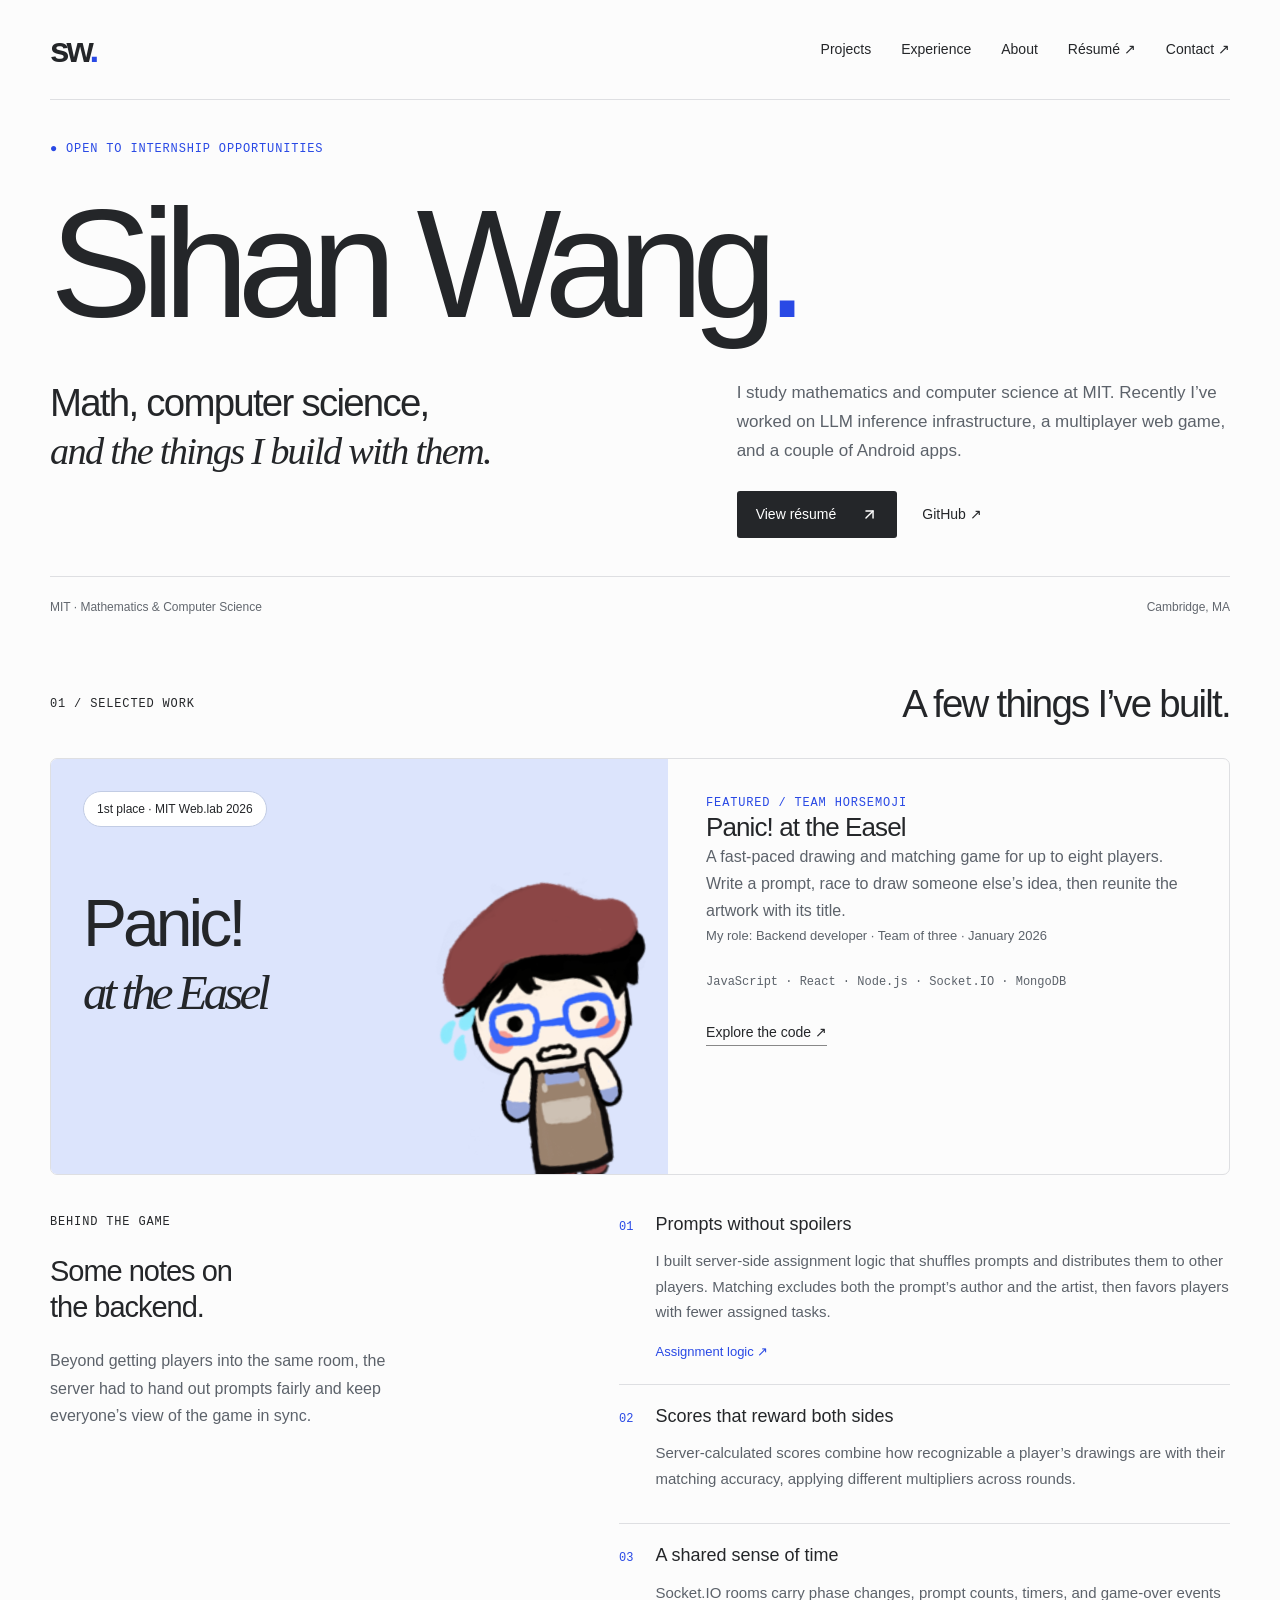
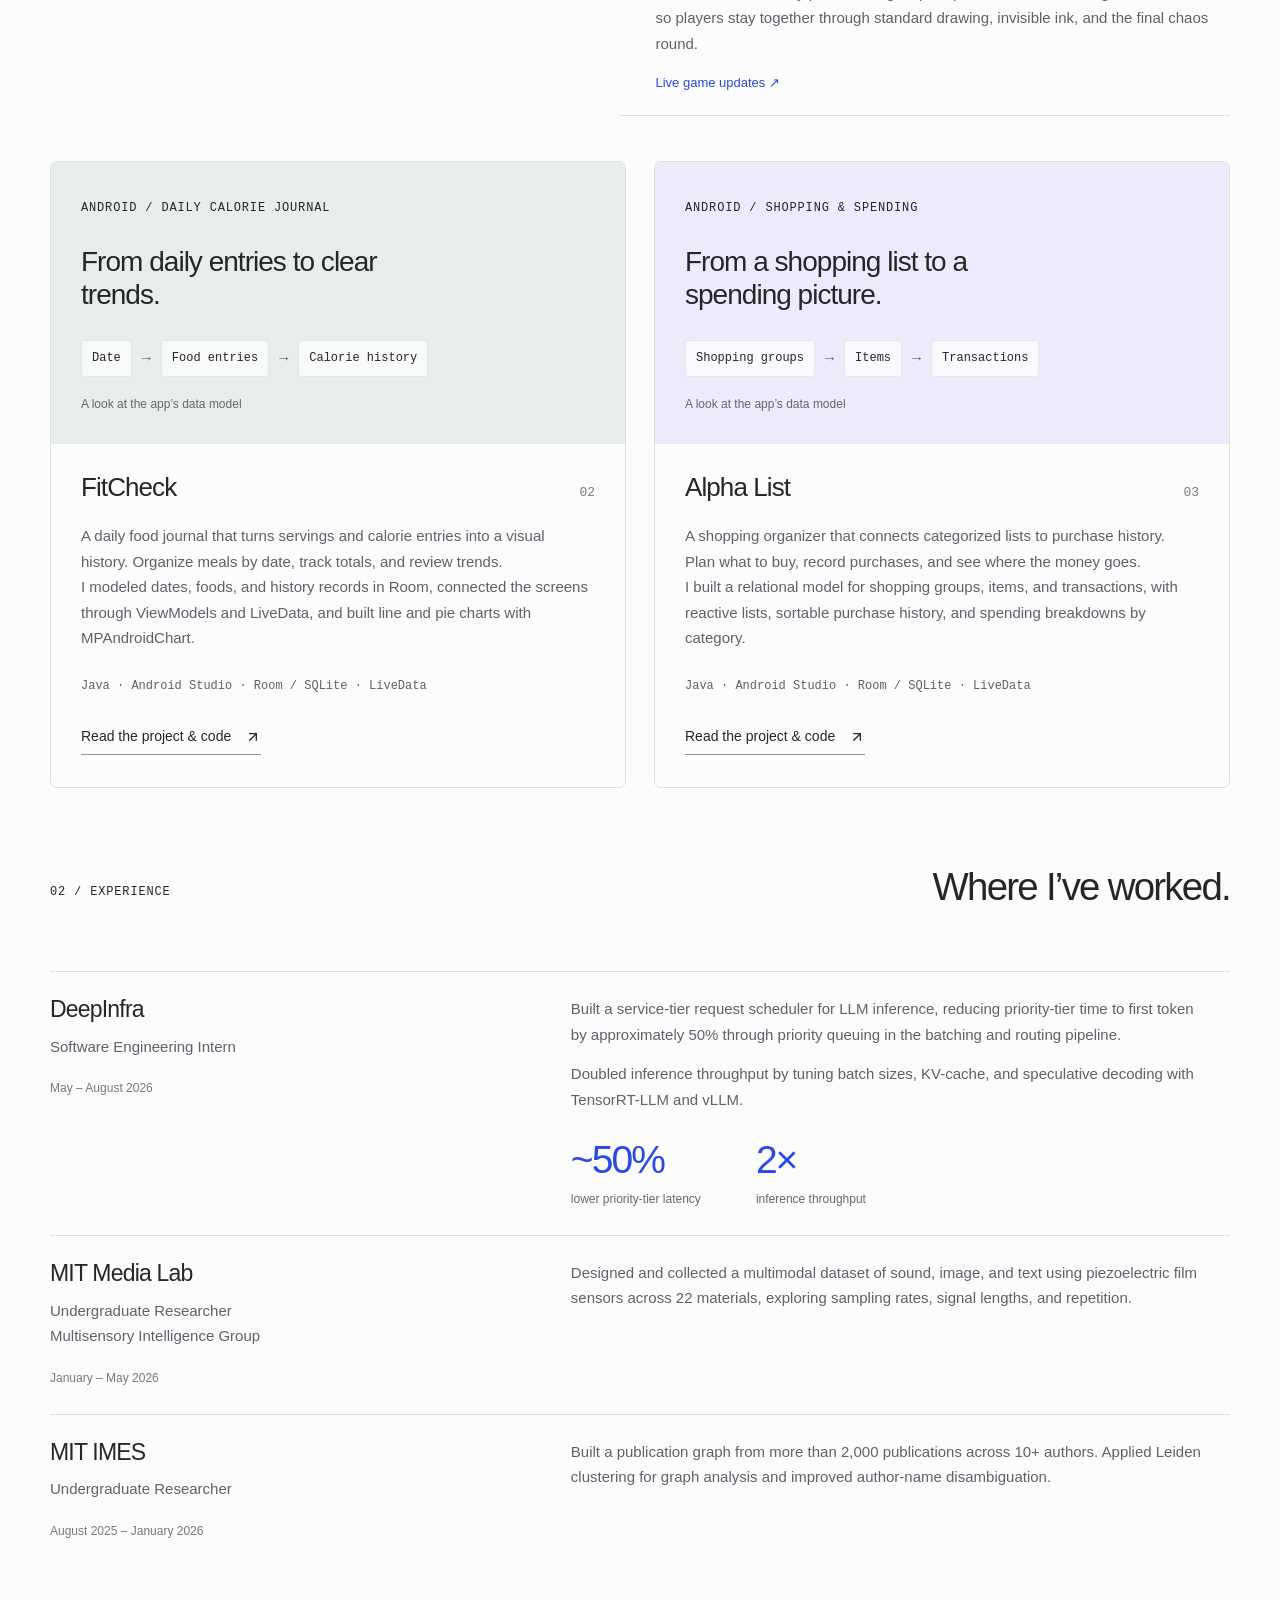
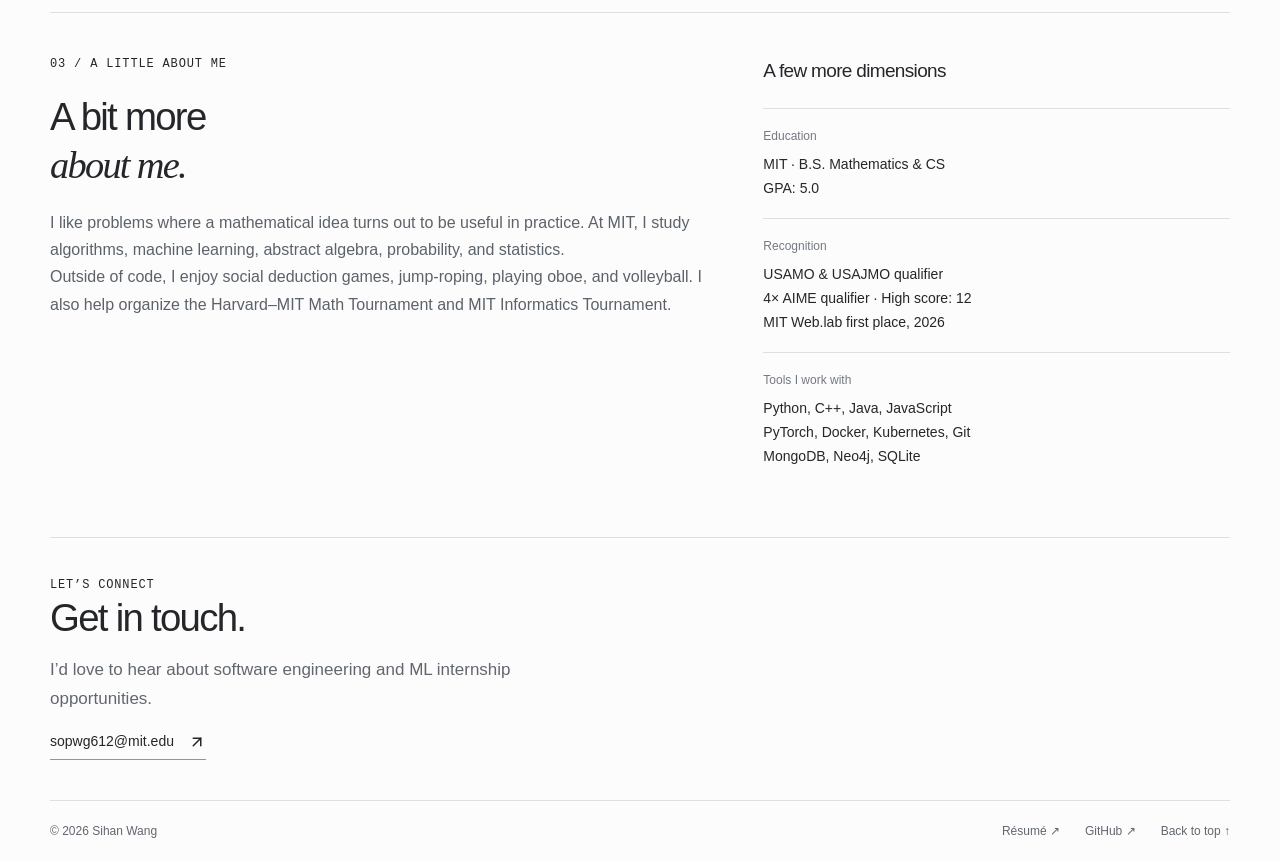
==== commit 8e8f418e: "Tighten vertical spacing Reduces oversized section padding across the hero, projects, case study, ex" ====
--- a/index.html
+++ b/index.html
@@ -1,2 +1,2 @@
-<!DOCTYPE html><html lang="en"><head><meta charSet="utf-8"/><meta name="viewport" content="width=device-width, initial-scale=1"/><link rel="preload" href="/projects/easel-character.png" as="image"/><link rel="stylesheet" href="/_next/static/css/index.DDIsudXS.css" data-rsc-css-href="/_next/static/css/index.DDIsudXS.css" data-precedence="vite-rsc/importer-resources"/><link rel="modulepreload" fetchPriority="low" href="/_next/static/chunks/index-CK6zbLmv.js"/><script src="/_next/static/chunks/rolldown-runtime-C60lm6uB.js" type="module" async=""></script><script src="/_next/static/chunks/framework-D_rUT4EX.js" type="module" async=""></script><link rel="modulepreload" href="/_next/static/chunks/layout-segment-context-D6vi0f8q.js" crossorigin=""/><link rel="modulepreload" href="/_next/static/chunks/Icon-BFIcK819.js" crossorigin=""/><title>Sihan Wang | Software Engineering Portfolio</title><meta name="description" content="Sihan Wang, an MIT mathematics and computer science student. Projects and experience in LLM inference infrastructure, multiplayer web games, and Android apps."/><meta property="og:title" content="Sihan Wang | Software Engineering Portfolio"/><meta property="og:description" content="Math, computer science, and the things I build with them. Projects and experience."/><meta property="og:url" content="https://sophiawang85.github.io/"/><meta property="og:type" content="website"/><meta name="twitter:card" content="summary"/><meta name="twitter:title" content="Sihan Wang | Software Engineering Portfolio"/><meta name="twitter:description" content="Math, computer science, and the things I build with them. Projects and experience."/><link rel="icon" href="/favicon.svg"/><link rel="canonical" href="https://sophiawang85.github.io/"/><script>Object.assign(((self[Symbol.for("vinext.navigationRuntime")]??={bootstrap:{routeManifest:null},functions:{}}).bootstrap.rsc??={rsc:[]}),{params:{},nav:{"pathname":"/","searchParams":[]}})</script><link rel="modulepreload" href="/_next/static/chunks/index-CK6zbLmv.js" />
-</head><body><a class="skip-link" href="#main">Skip to content</a><header class="shell"><a class="logo" href="#" aria-label="Sihan Wang home">sw<span>.</span></a><nav aria-label="Main navigation"><a href="#projects">Projects</a><a href="#experience">Experience</a><a href="#about">About</a><a href="/Sihan-Wang-Resume.pdf" target="_blank" rel="noreferrer">Résumé ↗</a><a href="mailto:sopwg612@mit.edu">Contact ↗</a></nav></header><main class="shell" id="main"><section class="hero" aria-label="Introduction"><p class="eyebrow">● OPEN TO INTERNSHIP OPPORTUNITIES</p><h1>Sihan Wang<span>.</span></h1><div class="intro"><h2>Math, computer science,<br/><em>and the things I build with them.</em></h2><div><p>I study mathematics and computer science at MIT. Recently I’ve worked on LLM inference infrastructure, a multiplayer web game, and a couple of Android apps.</p><a class="button" href="/Sihan-Wang-Resume.pdf" target="_blank" rel="noreferrer">View résumé <svg xmlns="http://www.w3.org/2000/svg" width="17" height="17" viewBox="0 0 24 24" fill="none" stroke="currentColor" stroke-width="2" stroke-linecap="round" stroke-linejoin="round" class="lucide lucide-arrow-up-right" aria-hidden="true"><path d="M7 7h10v10"></path><path d="M7 17 17 7"></path></svg></a><a class="github" href="https://github.com/sophiawang85" target="_blank" rel="noreferrer">GitHub ↗</a></div></div><div class="meta"><span>MIT · Mathematics &amp; Computer Science</span><span>Cambridge, MA</span></div></section><section id="projects"><div class="heading"><p class="eyebrow">01 / SELECTED WORK</p><h2>A few things I’ve built.</h2></div><article class="featured"><div class="art"><span class="award">1st place · MIT Web.lab 2026</span><h3>Panic!<br/><em>at the Easel</em></h3><img src="/projects/easel-character.png" alt="The game&#x27;s illustrated museum curator, panicking in a beret and blue glasses" width="1206" height="1682"/></div><div class="copy"><p class="eyebrow">FEATURED / TEAM HORSEMOJI</p><h3>Panic! at the Easel</h3><p>A fast-paced drawing and matching game for up to eight players. Write a prompt, race to draw someone else’s idea, then reunite the artwork with its title.</p><p class="role">My role: Backend developer · Team of three · January 2026</p><div class="tags">JavaScript · React · Node.js · Socket.IO · MongoDB</div><a href="https://github.com/weblab-class/thehorseemoji" target="_blank" rel="noreferrer">Explore the code ↗</a></div></article><div class="case-study"><div class="case-heading"><p class="eyebrow">BEHIND THE GAME</p><h3>Some notes on<br/>the backend.</h3><p>Beyond getting players into the same room, the server had to hand out prompts fairly and keep everyone’s view of the game in sync.</p></div><div class="engineering-points"><div><span>01</span><div><h4>Prompts without spoilers</h4><p>I built server-side assignment logic that shuffles prompts and distributes them to other players. Matching excludes both the prompt’s author and the artist, then favors players with fewer assigned tasks.</p><a href="https://github.com/weblab-class/thehorseemoji/blob/main/server/api.js" target="_blank" rel="noreferrer">Assignment logic ↗</a></div></div><div><span>02</span><div><h4>Scores that reward both sides</h4><p>Server-calculated scores combine how recognizable a player’s drawings are with their matching accuracy, applying different multipliers across rounds.</p></div></div><div><span>03</span><div><h4>A shared sense of time</h4><p>Socket.IO rooms carry phase changes, prompt counts, timers, and game-over events so players stay together through standard drawing, invisible ink, and the final chaos round.</p><a href="https://github.com/weblab-class/thehorseemoji/blob/main/server/server-socket.js" target="_blank" rel="noreferrer">Live game updates ↗</a></div></div></div></div><div class="android-grid"><article class="android-project"><div class="data-preview fitcheck"><span class="eyebrow">ANDROID / DAILY CALORIE JOURNAL</span><h3>From daily entries to clear trends.</h3><div class="entity-flow" aria-label="FitCheck data model"><div><span>Date</span><span class="flow-arrow" aria-hidden="true">→</span></div><div><span>Food entries</span><span class="flow-arrow" aria-hidden="true">→</span></div><div><span>Calorie history</span></div></div><span class="preview-caption">A look at the app’s data model</span></div><div class="android-copy"><div class="project-title"><h3>FitCheck</h3><span>02</span></div><p>A daily food journal that turns servings and calorie entries into a visual history. Organize meals by date, track totals, and review trends.</p><p>I modeled dates, foods, and history records in Room, connected the screens through ViewModels and LiveData, and built line and pie charts with MPAndroidChart.</p><div class="tags">Java · Android Studio · Room / SQLite · LiveData</div><a class="text-link" href="https://github.com/sophiawang85/FitCheck-Android-Studio-App" target="_blank" rel="noreferrer">Read the project &amp; code <svg xmlns="http://www.w3.org/2000/svg" width="16" height="16" viewBox="0 0 24 24" fill="none" stroke="currentColor" stroke-width="2" stroke-linecap="round" stroke-linejoin="round" class="lucide lucide-arrow-up-right" aria-hidden="true"><path d="M7 7h10v10"></path><path d="M7 17 17 7"></path></svg></a></div></article><article class="android-project"><div class="data-preview alphalist"><span class="eyebrow">ANDROID / SHOPPING &amp; SPENDING</span><h3>From a shopping list to a spending picture.</h3><div class="entity-flow" aria-label="Alpha List data model"><div><span>Shopping groups</span><span class="flow-arrow" aria-hidden="true">→</span></div><div><span>Items</span><span class="flow-arrow" aria-hidden="true">→</span></div><div><span>Transactions</span></div></div><span class="preview-caption">A look at the app’s data model</span></div><div class="android-copy"><div class="project-title"><h3>Alpha List</h3><span>03</span></div><p>A shopping organizer that connects categorized lists to purchase history. Plan what to buy, record purchases, and see where the money goes.</p><p>I built a relational model for shopping groups, items, and transactions, with reactive lists, sortable purchase history, and spending breakdowns by category.</p><div class="tags">Java · Android Studio · Room / SQLite · LiveData</div><a class="text-link" href="https://github.com/sophiawang85/Alpha-List-Android-Studio-App" target="_blank" rel="noreferrer">Read the project &amp; code <svg xmlns="http://www.w3.org/2000/svg" width="16" height="16" viewBox="0 0 24 24" fill="none" stroke="currentColor" stroke-width="2" stroke-linecap="round" stroke-linejoin="round" class="lucide lucide-arrow-up-right" aria-hidden="true"><path d="M7 7h10v10"></path><path d="M7 17 17 7"></path></svg></a></div></article></div></section><section class="experience" id="experience"><div class="heading"><p class="eyebrow">02 / EXPERIENCE</p><h2>Where I’ve worked.</h2></div><div class="job"><div><h3>DeepInfra</h3><p>Software Engineering Intern</p><span class="date">May – August 2026</span></div><div><p>Built a service-tier request scheduler for LLM inference, reducing priority-tier time to first token by approximately 50% through priority queuing in the batching and routing pipeline.</p><p>Doubled inference throughput by tuning batch sizes, KV-cache, and speculative decoding with TensorRT-LLM and vLLM.</p><div class="metrics"><div><strong>~50%</strong><span>lower priority-tier latency</span></div><div><strong>2×</strong><span>inference throughput</span></div></div></div></div><div class="job"><div><h3>MIT Media Lab</h3><p>Undergraduate Researcher<br/>Multisensory Intelligence Group</p><span class="date">January – May 2026</span></div><div><p>Designed and collected a multimodal dataset of sound, image, and text using piezoelectric film sensors across 22 materials, exploring sampling rates, signal lengths, and repetition.</p></div></div><div class="job"><div><h3>MIT IMES</h3><p>Undergraduate Researcher</p><span class="date">August 2025 – January 2026</span></div><div><p>Built a publication graph from more than 2,000 publications across 10+ authors. Applied Leiden clustering for graph analysis and improved author-name disambiguation.</p></div></div></section><section class="about" id="about"><div><p class="eyebrow">03 / A LITTLE ABOUT ME</p><h2>A bit more<br/><em>about me.</em></h2><p>I like problems where a mathematical idea turns out to be useful in practice. At MIT, I study algorithms, machine learning, abstract algebra, probability, and statistics.</p><p>Outside of code, I enjoy social deduction games, jump-roping, playing oboe, and volleyball. I also help organize the Harvard–MIT Math Tournament and MIT Informatics Tournament.</p></div><div class="background"><h3>A few more dimensions</h3><dl><div><dt>Education</dt><dd>MIT · B.S. Mathematics &amp; CS<br/>GPA: 5.0</dd></div><div><dt>Recognition</dt><dd>USAMO &amp; USAJMO qualifier<br/>4× AIME qualifier · High score: 12<br/>MIT Web.lab first place, 2026</dd></div><div><dt>Tools I work with</dt><dd>Python, C++, Java, JavaScript<br/>PyTorch, Docker, Kubernetes, Git<br/>MongoDB, Neo4j, SQLite</dd></div></dl></div></section><footer><p class="eyebrow">LET’S CONNECT</p><h2>Get in touch.</h2><p class="footer-intro">I’d love to hear about software engineering and ML internship opportunities.</p><a class="text-link" href="mailto:sopwg612@mit.edu">sopwg612@mit.edu <svg xmlns="http://www.w3.org/2000/svg" width="18" height="18" viewBox="0 0 24 24" fill="none" stroke="currentColor" stroke-width="2" stroke-linecap="round" stroke-linejoin="round" class="lucide lucide-arrow-up-right" aria-hidden="true"><path d="M7 7h10v10"></path><path d="M7 17 17 7"></path></svg></a><div class="footer-bottom"><span>© 2026 Sihan Wang</span><a href="/Sihan-Wang-Resume.pdf" target="_blank" rel="noreferrer">Résumé ↗</a><a href="https://github.com/sophiawang85" target="_blank" rel="noreferrer">GitHub ↗</a><a href="#">Back to top ↑</a></div></footer></main><script type="module" src="/_next/static/chunks/index-CK6zbLmv.js" id="_R_" async=""></script><script>((self[Symbol.for("vinext.navigationRuntime")]??={bootstrap:{routeManifest:null},functions:{}}).bootstrap.rsc??={rsc:[]}).rsc.push("0:{\"page:/\":\"$L1\",\"layout:/\":\"$L2\",\"route:/\":\"$L3\",\"__route\":\"route:/\",\"__interceptionContext\":null,\"__layoutIds\":[\"layout:/\"],\"__rootLayout\":\"/\",\"__bfcacheSegmentIdentities\":{\"layout:/\":\"[\\\"layout\\\",\\\"layout:/\\\",\\\"root-boundary:/\\\",\\\"\\\"]\",\"page:/\":\"[\\\"page\\\",\\\"page:/\\\",\\\"root-boundary:/\\\",\\\"\\\"]\"},\"__srcPage\":[\"page\"],\"__layoutFlags\":{\"layout:/\":\"s\"},\"__artifactCompatibility\":{\"schemaVersion\":1,\"graphVersion\":\"app-route-graph:1177fd80f83fa7b0\",\"deploymentVersion\":\"800e0851-e229-4b72-87fe-31eef017c6cd\",\"appElementsSchemaVersion\":1,\"rscPayloadSchemaVersion\":1,\"rootBoundaryId\":\"/\",\"renderEpoch\":null}}\n")</script><script>((self[Symbol.for("vinext.navigationRuntime")]??={bootstrap:{routeManifest:null},functions:{}}).bootstrap.rsc??={rsc:[]}).rsc.push("4:I[\"8c0f216c4604\",[],\"Children\",1]\n")</script><script>((self[Symbol.for("vinext.navigationRuntime")]??={bootstrap:{routeManifest:null},functions:{}}).bootstrap.rsc??={rsc:[]}).rsc.push("5:I[\"593f344dc510\",[],\"GlobalErrorBoundary\",1]\n")</script><script>((self[Symbol.for("vinext.navigationRuntime")]??={bootstrap:{routeManifest:null},functions:{}}).bootstrap.rsc??={rsc:[]}).rsc.push("6:I[\"0b874ad30386\",[],\"default\",1]\n")</script><script>((self[Symbol.for("vinext.navigationRuntime")]??={bootstrap:{routeManifest:null},functions:{}}).bootstrap.rsc??={rsc:[]}).rsc.push("7:I[\"593f344dc510\",[],\"ErrorBoundary\",1]\n")</script><script>((self[Symbol.for("vinext.navigationRuntime")]??={bootstrap:{routeManifest:null},functions:{}}).bootstrap.rsc??={rsc:[]}).rsc.push("8:I[\"15c18cfaeeff\",[],\"LayoutSegmentProvider\",1]\n")</script><script>((self[Symbol.for("vinext.navigationRuntime")]??={bootstrap:{routeManifest:null},functions:{}}).bootstrap.rsc??={rsc:[]}).rsc.push("9:I[\"8c0f216c4604\",[],\"Slot\",1]\n")</script><script>((self[Symbol.for("vinext.navigationRuntime")]??={bootstrap:{routeManifest:null},functions:{}}).bootstrap.rsc??={rsc:[]}).rsc.push("a:I[\"593f344dc510\",[],\"NotFoundBoundary\",1]\n")</script><script>((self[Symbol.for("vinext.navigationRuntime")]??={bootstrap:{routeManifest:null},functions:{}}).bootstrap.rsc??={rsc:[]}).rsc.push("b:I[\"9276801271d6\",[],\"AppRouterScrollTarget\",1]\n")</script><script>((self[Symbol.for("vinext.navigationRuntime")]??={bootstrap:{routeManifest:null},functions:{}}).bootstrap.rsc??={rsc:[]}).rsc.push("c:I[\"593f344dc510\",[],\"RedirectBoundary\",1]\n")</script><script>((self[Symbol.for("vinext.navigationRuntime")]??={bootstrap:{routeManifest:null},functions:{}}).bootstrap.rsc??={rsc:[]}).rsc.push(":HL[\"/_next/static/css/index.DDIsudXS.css\",\"style\"     ]\n")</script><script>((self[Symbol.for("vinext.navigationRuntime")]??={bootstrap:{routeManifest:null},functions:{}}).bootstrap.rsc??={rsc:[]}).rsc.push("2:[[[\"$\",\"link\",\"css:/_next/static/css/index.DDIsudXS.css\",{\"rel\":\"stylesheet\",\"precedence\":\"vite-rsc/importer-resources\",\"href\":\"/_next/static/css/index.DDIsudXS.css\",\"data-rsc-css-href\":\"/_next/static/css/index.DDIsudXS.css\"}],\"$undefined\"],[\"$\",\"html\",null,{\"lang\":\"en\",\"children\":[\"$\",\"body\",null,{\"children\":[\"$\",\"$L4\",null,{}]}]}]]\n")</script><script>((self[Symbol.for("vinext.navigationRuntime")]??={bootstrap:{routeManifest:null},functions:{}}).bootstrap.rsc??={rsc:[]}).rsc.push("3:[[[\"$\",\"meta\",null,{\"charSet\":\"utf-8\"}],[[\"$\",\"title\",\"0\",{\"children\":\"Sihan Wang | Software Engineering Portfolio\"}],[\"$\",\"meta\",\"1\",{\"name\":\"description\",\"content\":\"Sihan Wang, an MIT mathematics and computer science student. Projects and experience in LLM inference infrastructure, multiplayer web games, and Android apps.\"}],[\"$\",\"meta\",\"2\",{\"property\":\"og:title\",\"content\":\"Sihan Wang | Software Engineering Portfolio\"}],[\"$\",\"meta\",\"3\",{\"property\":\"og:description\",\"content\":\"Math, computer science, and the things I build with them. Projects and experience.\"}],[\"$\",\"meta\",\"4\",{\"property\":\"og:url\",\"content\":\"https://sophiawang85.github.io/\"}],[\"$\",\"meta\",\"5\",{\"property\":\"og:type\",\"content\":\"website\"}],[\"$\",\"meta\",\"6\",{\"name\":\"twitter:card\",\"content\":\"summary\"}],[\"$\",\"meta\",\"7\",{\"name\":\"twitter:title\",\"content\":\"Sihan Wang | Software Engineering Portfolio\"}],[\"$\",\"meta\",\"8\",{\"name\":\"twitter:description\",\"content\":\"Math, computer science, and the things I build with them. Projects and experience.\"}],[\"$\",\"link\",\"9\",{\"data-vinext-streamed-icon\":\"$undefined\",\"rel\":\"icon\",\"href\":\"/favicon.svg\",\"type\":\"$undefined\",\"sizes\":\"$undefined\",\"color\":\"$undefined\",\"media\":\"$undefined\",\"fetchPriority\":\"$undefined\"}],[\"$\",\"link\",\"10\",{\"rel\":\"canonical\",\"href\":\"https://sophiawang85.github.io/\"}]],[[\"$\",\"meta\",\"0\",{\"name\":\"viewport\",\"content\":\"width=device-width, initial-scale=1\"}]]],[\"$\",\"$L5\",null,{\"fallback\":\"$6\",\"children\":[\"$\",\"$L7\",null,{\"fallback\":\"$6\",\"children\":[\"$\",\"$L8\",null,{\"providerId\":\"layout:/\",\"segmentMap\":{\"children\":[]},\"children\":[\"$\",\"$L9\",null,{\"id\":\"layout:/\",\"parallelSlots\":\"$undefined\",\"children\":[\"$\",\"$La\",null,{\"resetKey\":\"\",\"fallback\":[[\"$\",\"title\",null,{\"children\":\"404: This page could not be found.\"}],[\"$\",\"div\",null,{\"style\":{\"fontFamily\":\"system-ui,\\\"Segoe UI\\\",Roboto,Helvetica,Arial,sans-serif,\\\"Apple Color Emoji\\\",\\\"Segoe UI Emoji\\\"\",\"height\":\"100vh\",\"textAlign\":\"center\",\"display\":\"flex\",\"flexDirection\":\"column\",\"alignItems\":\"center\",\"justifyContent\":\"center\"},\"children\":[\"$\",\"div\",null,{\"children\":[[\"$\",\"style\",null,{\"dangerouslySetInnerHTML\":{\"__html\":\"body{color:#000;background:#fff;margin:0}.next-error-h1{border-right:1px solid rgba(0,0,0,.3)}@media (prefers-color-scheme:dark){body{color:#fff;background:#000}.next-error-h1{border-right:1px solid rgba(255,255,255,.3)}}\"}}],[\"$\",\"h1\",null,{\"className\":\"next-error-h1\",\"style\":{\"display\":\"inline-block\",\"margin\":\"0 20px 0 0\",\"padding\":\"0 23px 0 0\",\"fontSize\":24,\"fontWeight\":500,\"verticalAlign\":\"top\",\"lineHeight\":\"49px\"},\"children\":404}],[\"$\",\"div\",null,{\"style\":{\"display\":\"inline-block\"},\"children\":[\"$\",\"h2\",null,{\"style\":{\"fontSize\":14,\"fontWeight\":400,\"lineHeight\":\"49px\",\"margin\":0},\"children\":\"This page could not be found.\"}]}]]}]}]],\"children\":[\"$\",\"$Lb\",null,{\"children\":[\"$\",\"$Lc\",null,{\"children\":[[\"$\",\"$L8\",null,{\"providerId\":\"page:/\",\"segmentMap\":{\"children\":[\"__PAGE__\"]},\"children\":[\"$\",\"$L9\",null,{\"id\":\"page:/\"}]}],null]}]}]}]}]}]}]}],null,null]\n")</script><script>((self[Symbol.for("vinext.navigationRuntime")]??={bootstrap:{routeManifest:null},functions:{}}).bootstrap.rsc??={rsc:[]}).rsc.push("d:I[\"339f946bc456\",[],\"default\",1]\n")</script><script>((self[Symbol.for("vinext.navigationRuntime")]??={bootstrap:{routeManifest:null},functions:{}}).bootstrap.rsc??={rsc:[]}).rsc.push(":HL[\"/projects/easel-character.png\",\"image\"]\n")</script><script>((self[Symbol.for("vinext.navigationRuntime")]??={bootstrap:{routeManifest:null},functions:{}}).bootstrap.rsc??={rsc:[]}).rsc.push("1:[[\"$\",\"a\",null,{\"className\":\"skip-link\",\"href\":\"#main\",\"children\":\"Skip to content\"}],[\"$\",\"header\",null,{\"className\":\"shell\",\"children\":[[\"$\",\"a\",null,{\"className\":\"logo\",\"href\":\"#\",\"aria-label\":\"Sihan Wang home\",\"children\":[\"sw\",[\"$\",\"span\",null,{\"children\":\".\"}]]}],[\"$\",\"nav\",null,{\"aria-label\":\"Main navigation\",\"children\":[[\"$\",\"a\",null,{\"href\":\"#projects\",\"children\":\"Projects\"}],[\"$\",\"a\",null,{\"href\":\"#experience\",\"children\":\"Experience\"}],[\"$\",\"a\",null,{\"href\":\"#about\",\"children\":\"About\"}],[\"$\",\"a\",null,{\"href\":\"/Sihan-Wang-Resume.pdf\",\"target\":\"_blank\",\"rel\":\"noreferrer\",\"children\":\"Résumé ↗\"}],[\"$\",\"a\",null,{\"href\":\"mailto:sopwg612@mit.edu\",\"children\":\"Contact ↗\"}]]}]]}],[\"$\",\"main\",null,{\"className\":\"shell\",\"id\":\"main\",\"children\":[[\"$\",\"section\",null,{\"className\":\"hero\",\"aria-label\":\"Introduction\",\"children\":[[\"$\",\"p\",null,{\"className\":\"eyebrow\",\"children\":\"● OPEN TO INTERNSHIP OPPORTUNITIES\"}],[\"$\",\"h1\",null,{\"children\":[\"Sihan Wang\",[\"$\",\"span\",null,{\"children\":\".\"}]]}],[\"$\",\"div\",null,{\"className\":\"intro\",\"children\":[[\"$\",\"h2\",null,{\"children\":[\"Math, computer science,\",[\"$\",\"br\",null,{}],[\"$\",\"em\",null,{\"children\":\"and the things I build with them.\"}]]}],[\"$\",\"div\",null,{\"children\":[[\"$\",\"p\",null,{\"children\":\"I study mathematics and computer science at MIT. Recently I’ve worked on LLM inference infrastructure, a multiplayer web game, and a couple of Android apps.\"}],[\"$\",\"a\",null,{\"className\":\"button\",\"href\":\"/Sihan-Wang-Resume.pdf\",\"target\":\"_blank\",\"rel\":\"noreferrer\",\"children\":[\"View résumé \",[\"$\",\"$Ld\",null,{\"ref\":\"$undefined\",\"iconNode\":[[\"path\",{\"d\":\"M7 7h10v10\",\"key\":\"1tivn9\"}],[\"path\",{\"d\":\"M7 17 17 7\",\"key\":\"1vkiza\"}]],\"className\":\"lucide-arrow-up-right\",\"size\":17}]]}],[\"$\",\"a\",null,{\"className\":\"github\",\"href\":\"https://github.com/sophiawang85\",\"target\":\"_blank\",\"rel\":\"noreferrer\",\"children\":\"GitHub ↗\"}]]}]]}],[\"$\",\"div\",null,{\"className\":\"meta\",\"children\":[[\"$\",\"span\",null,{\"children\":\"MIT · Mathematics \u0026 Computer Science\"}],[\"$\",\"span\",null,{\"children\":\"Cambridge, MA\"}]]}]]}],[\"$\",\"section\",null,{\"id\":\"projects\",\"children\":[[\"$\",\"div\",null,{\"className\":\"heading\",\"children\":[[\"$\",\"p\",null,{\"className\":\"eyebrow\",\"children\":\"01 / SELECTED WORK\"}],[\"$\",\"h2\",null,{\"children\":\"A few things I’ve built.\"}]]}],[\"$\",\"article\",null,{\"className\":\"featured\",\"children\":[[\"$\",\"div\",null,{\"className\":\"art\",\"children\":[[\"$\",\"span\",null,{\"className\":\"award\",\"children\":\"1st place · MIT Web.lab 2026\"}],[\"$\",\"h3\",null,{\"children\":[\"Panic!\",[\"$\",\"br\",null,{}],[\"$\",\"em\",null,{\"children\":\"at the Easel\"}]]}],[\"$\",\"img\",null,{\"src\":\"/projects/easel-character.png\",\"alt\":\"The game's illustrated museum curator, panicking in a beret and blue glasses\",\"width\":\"1206\",\"height\":\"1682\"}]]}],[\"$\",\"div\",null,{\"className\":\"copy\",\"children\":[[\"$\",\"p\",null,{\"className\":\"eyebrow\",\"children\":\"FEATURED / TEAM HORSEMOJI\"}],[\"$\",\"h3\",null,{\"children\":\"Panic! at the Easel\"}],[\"$\",\"p\",null,{\"children\":\"A fast-paced drawing and matching game for up to eight players. Write a prompt, race to draw someone else’s idea, then reunite the artwork with its title.\"}],[\"$\",\"p\",null,{\"className\":\"role\",\"children\":\"My role: Backend developer · Team of three · January 2026\"}],[\"$\",\"div\",null,{\"className\":\"tags\",\"children\":\"JavaScript · React · Node.js · Socket.IO · MongoDB\"}],[\"$\",\"a\",null,{\"href\":\"https://github.com/weblab-class/thehorseemoji\",\"target\":\"_blank\",\"rel\":\"noreferrer\",\"children\":\"Explore the code ↗\"}]]}]]}],[\"$\",\"div\",null,{\"className\":\"case-study\",\"children\":[[\"$\",\"div\",null,{\"className\":\"case-heading\",\"children\":[[\"$\",\"p\",null,{\"className\":\"eyebrow\",\"children\":\"BEHIND THE GAME\"}],[\"$\",\"h3\",null,{\"children\":[\"Some notes on\",[\"$\",\"br\",null,{}],\"the backend.\"]}],[\"$\",\"p\",null,{\"children\":\"Beyond getting players into the same room, the server had to hand out prompts fairly and keep everyone’s view of the game in sync.\"}]]}],[\"$\",\"div\",null,{\"className\":\"engineering-points\",\"children\":[[\"$\",\"div\",null,{\"children\":[[\"$\",\"span\",null,{\"children\":\"01\"}],[\"$\",\"div\",null,{\"children\":[[\"$\",\"h4\",null,{\"children\":\"Prompts without spoilers\"}],[\"$\",\"p\",null,{\"children\":\"I built server-side assignment logic that shuffles prompts and distributes them to other players. Matching excludes both the prompt’s author and the artist, then favors players with fewer assigned tasks.\"}],[\"$\",\"a\",null,{\"href\":\"https://github.com/weblab-class/thehorseemoji/blob/main/server/api.js\",\"target\":\"_blank\",\"rel\":\"noreferrer\",\"children\":\"Assignment logic ↗\"}]]}]]}],[\"$\",\"div\",null,{\"children\":[[\"$\",\"span\",null,{\"children\":\"02\"}],[\"$\",\"div\",null,{\"children\":[\"$Le\",\"$Lf\"]}]]}],\"$L10\"]}]]}],\"$L11\"]}],\"$L12\",\"$L13\",\"$L14\"]}]]\n")</script><script>((self[Symbol.for("vinext.navigationRuntime")]??={bootstrap:{routeManifest:null},functions:{}}).bootstrap.rsc??={rsc:[]}).rsc.push("e:[\"$\",\"h4\",null,{\"children\":\"Scores that reward both sides\"}]\n")</script><script>((self[Symbol.for("vinext.navigationRuntime")]??={bootstrap:{routeManifest:null},functions:{}}).bootstrap.rsc??={rsc:[]}).rsc.push("f:[\"$\",\"p\",null,{\"children\":\"Server-calculated scores combine how recognizable a player’s drawings are with their matching accuracy, applying different multipliers across rounds.\"}]\n")</script><script>((self[Symbol.for("vinext.navigationRuntime")]??={bootstrap:{routeManifest:null},functions:{}}).bootstrap.rsc??={rsc:[]}).rsc.push("10:[\"$\",\"div\",null,{\"children\":[[\"$\",\"span\",null,{\"children\":\"03\"}],[\"$\",\"div\",null,{\"children\":[[\"$\",\"h4\",null,{\"children\":\"A shared sense of time\"}],[\"$\",\"p\",null,{\"children\":\"Socket.IO rooms carry phase changes, prompt counts, timers, and game-over events so players stay together through standard drawing, invisible ink, and the final chaos round.\"}],[\"$\",\"a\",null,{\"href\":\"https://github.com/weblab-class/thehorseemoji/blob/main/server/server-socket.js\",\"target\":\"_blank\",\"rel\":\"noreferrer\",\"children\":\"Live game updates ↗\"}]]}]]}]\n")</script><script>((self[Symbol.for("vinext.navigationRuntime")]??={bootstrap:{routeManifest:null},functions:{}}).bootstrap.rsc??={rsc:[]}).rsc.push("11:[\"$\",\"div\",null,{\"className\":\"android-grid\",\"children\":[[\"$\",\"article\",\"FitCheck\",{\"className\":\"android-project\",\"children\":[[\"$\",\"div\",null,{\"className\":\"data-preview fitcheck\",\"children\":[[\"$\",\"span\",null,{\"className\":\"eyebrow\",\"children\":\"ANDROID / DAILY CALORIE JOURNAL\"}],[\"$\",\"h3\",null,{\"children\":\"From daily entries to clear trends.\"}],[\"$\",\"div\",null,{\"className\":\"entity-flow\",\"aria-label\":\"FitCheck data model\",\"children\":[[\"$\",\"div\",\"Date\",{\"children\":[[\"$\",\"span\",null,{\"children\":\"Date\"}],[\"$\",\"span\",null,{\"className\":\"flow-arrow\",\"aria-hidden\":\"true\",\"children\":\"→\"}]]}],[\"$\",\"div\",\"Food entries\",{\"children\":[[\"$\",\"span\",null,{\"children\":\"Food entries\"}],[\"$\",\"span\",null,{\"className\":\"flow-arrow\",\"aria-hidden\":\"true\",\"children\":\"→\"}]]}],[\"$\",\"div\",\"Calorie history\",{\"children\":[[\"$\",\"span\",null,{\"children\":\"Calorie history\"}],false]}]]}],[\"$\",\"span\",null,{\"className\":\"preview-caption\",\"children\":\"A look at the app’s data model\"}]]}],[\"$\",\"div\",null,{\"className\":\"android-copy\",\"children\":[[\"$\",\"div\",null,{\"className\":\"project-title\",\"children\":[[\"$\",\"h3\",null,{\"children\":\"FitCheck\"}],[\"$\",\"span\",null,{\"children\":\"02\"}]]}],[\"$\",\"p\",null,{\"children\":\"A daily food journal that turns servings and calorie entries into a visual history. Organize meals by date, track totals, and review trends.\"}],[\"$\",\"p\",null,{\"children\":\"I modeled dates, foods, and history records in Room, connected the screens through ViewModels and LiveData, and built line and pie charts with MPAndroidChart.\"}],[\"$\",\"div\",null,{\"className\":\"tags\",\"children\":\"Java · Android Studio · Room / SQLite · LiveData\"}],[\"$\",\"a\",null,{\"className\":\"text-link\",\"href\":\"https://github.com/sophiawang85/FitCheck-Android-Studio-App\",\"target\":\"_blank\",\"rel\":\"noreferrer\",\"children\":[\"Read the project \u0026 code \",[\"$\",\"$Ld\",null,{\"ref\":\"$undefined\",\"iconNode\":\"$1:2:props:children:0:props:children:2:props:children:1:props:children:1:props:children:1:props:iconNode\",\"className\":\"lucide-arrow-up-right\",\"size\":16}]]}]]}]]}],[\"$\",\"article\",\"Alpha List\",{\"className\":\"android-project\",\"children\":[[\"$\",\"div\",null,{\"className\":\"data-preview alphalist\",\"children\":[[\"$\",\"span\",null,{\"className\":\"eyebrow\",\"children\":\"ANDROID / SHOPPING \u0026 SPENDING\"}],[\"$\",\"h3\",null,{\"children\":\"From a shopping list to a spending picture.\"}],[\"$\",\"div\",null,{\"className\":\"entity-flow\",\"aria-label\":\"Alpha List data model\",\"children\":[[\"$\",\"div\",\"Shopping groups\",{\"children\":[[\"$\",\"span\",null,{\"children\":\"Shopping groups\"}],[\"$\",\"span\",null,{\"className\":\"flow-arrow\",\"aria-hidden\":\"true\",\"children\":\"→\"}]]}],[\"$\",\"div\",\"Items\",{\"children\":[[\"$\",\"span\",null,{\"children\":\"Items\"}],[\"$\",\"span\",null,{\"className\":\"flow-arrow\",\"aria-hidden\":\"true\",\"children\":\"→\"}]]}],[\"$\",\"div\",\"Transactions\",{\"children\":[[\"$\",\"span\",null,{\"children\":\"Transactions\"}],false]}]]}],[\"$\",\"span\",null,{\"className\":\"preview-caption\",\"children\":\"A look at the app’s data model\"}]]}],[\"$\",\"div\",null,{\"className\":\"android-copy\",\"children\":[[\"$\",\"div\",null,{\"className\":\"project-title\",\"children\":[[\"$\",\"h3\",null,{\"children\":\"Alpha List\"}],[\"$\",\"span\",null,{\"children\":\"03\"}]]}],[\"$\",\"p\",null,{\"children\":\"A shopping organizer that connects categorized lists to purchase history. Plan what to buy, record purchases, and see where the money goes.\"}],[\"$\",\"p\",null,{\"children\":\"I built a relational model for shopping groups, items, and transactions, with reactive lists, sortable purchase history, and spending breakdowns by category.\"}],[\"$\",\"div\",null,{\"className\":\"tags\",\"children\":\"Java · Android Studio · Room / SQLite · LiveData\"}],[\"$\",\"a\",null,{\"className\":\"text-link\",\"href\":\"https://github.com/sophiawang85/Alpha-List-Android-Studio-App\",\"target\":\"_blank\",\"rel\":\"noreferrer\",\"children\":[\"Read the project \u0026 code \",[\"$\",\"$Ld\",null,{\"ref\":\"$undefined\",\"iconNode\":\"$1:2:props:children:0:props:children:2:props:children:1:props:children:1:props:children:1:props:iconNode\",\"className\":\"lucide-arrow-up-right\",\"size\":16}]]}]]}]]}]]}]\n")</script><script>((self[Symbol.for("vinext.navigationRuntime")]??={bootstrap:{routeManifest:null},functions:{}}).bootstrap.rsc??={rsc:[]}).rsc.push("12:[\"$\",\"section\",null,{\"className\":\"experience\",\"id\":\"experience\",\"children\":[[\"$\",\"div\",null,{\"className\":\"heading\",\"children\":[[\"$\",\"p\",null,{\"className\":\"eyebrow\",\"children\":\"02 / EXPERIENCE\"}],[\"$\",\"h2\",null,{\"children\":\"Where I’ve worked.\"}]]}],[\"$\",\"div\",null,{\"className\":\"job\",\"children\":[[\"$\",\"div\",null,{\"children\":[[\"$\",\"h3\",null,{\"children\":\"DeepInfra\"}],[\"$\",\"p\",null,{\"children\":\"Software Engineering Intern\"}],[\"$\",\"span\",null,{\"className\":\"date\",\"children\":\"May – August 2026\"}]]}],[\"$\",\"div\",null,{\"children\":[[\"$\",\"p\",null,{\"children\":\"Built a service-tier request scheduler for LLM inference, reducing priority-tier time to first token by approximately 50% through priority queuing in the batching and routing pipeline.\"}],[\"$\",\"p\",null,{\"children\":\"Doubled inference throughput by tuning batch sizes, KV-cache, and speculative decoding with TensorRT-LLM and vLLM.\"}],[\"$\",\"div\",null,{\"className\":\"metrics\",\"children\":[[\"$\",\"div\",null,{\"children\":[[\"$\",\"strong\",null,{\"children\":\"~50%\"}],[\"$\",\"span\",null,{\"children\":\"lower priority-tier latency\"}]]}],[\"$\",\"div\",null,{\"children\":[[\"$\",\"strong\",null,{\"children\":\"2×\"}],[\"$\",\"span\",null,{\"children\":\"inference throughput\"}]]}]]}]]}]]}],[\"$\",\"div\",null,{\"className\":\"job\",\"children\":[[\"$\",\"div\",null,{\"children\":[[\"$\",\"h3\",null,{\"children\":\"MIT Media Lab\"}],[\"$\",\"p\",null,{\"children\":[\"Undergraduate Researcher\",[\"$\",\"br\",null,{}],\"Multisensory Intelligence Group\"]}],[\"$\",\"span\",null,{\"className\":\"date\",\"children\":\"January – May 2026\"}]]}],[\"$\",\"div\",null,{\"children\":[\"$\",\"p\",null,{\"children\":\"Designed and collected a multimodal dataset of sound, image, and text using piezoelectric film sensors across 22 materials, exploring sampling rates, signal lengths, and repetition.\"}]}]]}],[\"$\",\"div\",null,{\"className\":\"job\",\"children\":[[\"$\",\"div\",null,{\"children\":[[\"$\",\"h3\",null,{\"children\":\"MIT IMES\"}],[\"$\",\"p\",null,{\"children\":\"Undergraduate Researcher\"}],[\"$\",\"span\",null,{\"className\":\"date\",\"children\":\"August 2025 – January 2026\"}]]}],[\"$\",\"div\",null,{\"children\":[\"$\",\"p\",null,{\"children\":\"Built a publication graph from more than 2,000 publications across 10+ authors. Applied Leiden clustering for graph analysis and improved author-name disambiguation.\"}]}]]}]]}]\n")</script><script>((self[Symbol.for("vinext.navigationRuntime")]??={bootstrap:{routeManifest:null},functions:{}}).bootstrap.rsc??={rsc:[]}).rsc.push("13:[\"$\",\"section\",null,{\"className\":\"about\",\"id\":\"about\",\"children\":[[\"$\",\"div\",null,{\"children\":[[\"$\",\"p\",null,{\"className\":\"eyebrow\",\"children\":\"03 / A LITTLE ABOUT ME\"}],[\"$\",\"h2\",null,{\"children\":[\"A bit more\",[\"$\",\"br\",null,{}],[\"$\",\"em\",null,{\"children\":\"about me.\"}]]}],[\"$\",\"p\",null,{\"children\":\"I like problems where a mathematical idea turns out to be useful in practice. At MIT, I study algorithms, machine learning, abstract algebra, probability, and statistics.\"}],[\"$\",\"p\",null,{\"children\":\"Outside of code, I enjoy social deduction games, jump-roping, playing oboe, and volleyball. I also help organize the Harvard–MIT Math Tournament and MIT Informatics Tournament.\"}]]}],[\"$\",\"div\",null,{\"className\":\"background\",\"children\":[[\"$\",\"h3\",null,{\"children\":\"A few more dimensions\"}],[\"$\",\"dl\",null,{\"children\":[[\"$\",\"div\",null,{\"children\":[[\"$\",\"dt\",null,{\"children\":\"Education\"}],[\"$\",\"dd\",null,{\"children\":[\"MIT · B.S. Mathematics \u0026 CS\",[\"$\",\"br\",null,{}],\"GPA: 5.0\"]}]]}],[\"$\",\"div\",null,{\"children\":[[\"$\",\"dt\",null,{\"children\":\"Recognition\"}],[\"$\",\"dd\",null,{\"children\":[\"USAMO \u0026 USAJMO qualifier\",[\"$\",\"br\",null,{}],\"4× AIME qualifier · High score: 12\",[\"$\",\"br\",null,{}],\"MIT Web.lab first place, 2026\"]}]]}],[\"$\",\"div\",null,{\"children\":[[\"$\",\"dt\",null,{\"children\":\"Tools I work with\"}],[\"$\",\"dd\",null,{\"children\":[\"Python, C++, Java, JavaScript\",[\"$\",\"br\",null,{}],\"PyTorch, Docker, Kubernetes, Git\",[\"$\",\"br\",null,{}],\"MongoDB, Neo4j, SQLite\"]}]]}]]}]]}]]}]\n")</script><script>((self[Symbol.for("vinext.navigationRuntime")]??={bootstrap:{routeManifest:null},functions:{}}).bootstrap.rsc??={rsc:[]}).rsc.push("14:[\"$\",\"footer\",null,{\"children\":[[\"$\",\"p\",null,{\"className\":\"eyebrow\",\"children\":\"LET’S CONNECT\"}],[\"$\",\"h2\",null,{\"children\":\"Get in touch.\"}],[\"$\",\"p\",null,{\"className\":\"footer-intro\",\"children\":\"I’d love to hear about software engineering and ML internship opportunities.\"}],[\"$\",\"a\",null,{\"className\":\"text-link\",\"href\":\"mailto:sopwg612@mit.edu\",\"children\":[\"sopwg612@mit.edu \",[\"$\",\"$Ld\",null,{\"ref\":\"$undefined\",\"iconNode\":\"$1:2:props:children:0:props:children:2:props:children:1:props:children:1:props:children:1:props:iconNode\",\"className\":\"lucide-arrow-up-right\",\"size\":18}]]}],[\"$\",\"div\",null,{\"className\":\"footer-bottom\",\"children\":[[\"$\",\"span\",null,{\"children\":\"© 2026 Sihan Wang\"}],[\"$\",\"a\",null,{\"href\":\"/Sihan-Wang-Resume.pdf\",\"target\":\"_blank\",\"rel\":\"noreferrer\",\"children\":\"Résumé ↗\"}],[\"$\",\"a\",null,{\"href\":\"https://github.com/sophiawang85\",\"target\":\"_blank\",\"rel\":\"noreferrer\",\"children\":\"GitHub ↗\"}],[\"$\",\"a\",null,{\"href\":\"#\",\"children\":\"Back to top ↑\"}]]}]]}]\n")</script><script>Object.assign(((self[Symbol.for("vinext.navigationRuntime")]??={bootstrap:{routeManifest:null},functions:{}}).bootstrap.rsc??={rsc:[]}),{"initialCacheKind":"static"});((self[Symbol.for("vinext.navigationRuntime")]??={bootstrap:{routeManifest:null},functions:{}}).bootstrap.rsc??={rsc:[]}).done=true</script></body></html>+<!DOCTYPE html><html lang="en"><head><meta charSet="utf-8"/><meta name="viewport" content="width=device-width, initial-scale=1"/><link rel="preload" href="/projects/easel-character.png" as="image"/><link rel="stylesheet" href="/_next/static/css/index.D3YkEqZl.css" data-rsc-css-href="/_next/static/css/index.D3YkEqZl.css" data-precedence="vite-rsc/importer-resources"/><link rel="modulepreload" fetchPriority="low" href="/_next/static/chunks/index-T1AjAL_L.js"/><script src="/_next/static/chunks/rolldown-runtime-C60lm6uB.js" type="module" async=""></script><script src="/_next/static/chunks/framework-D_rUT4EX.js" type="module" async=""></script><link rel="modulepreload" href="/_next/static/chunks/layout-segment-context-BiU6whCJ.js" crossorigin=""/><link rel="modulepreload" href="/_next/static/chunks/Icon-BFIcK819.js" crossorigin=""/><title>Sihan Wang | Software Engineering Portfolio</title><meta name="description" content="Sihan Wang, an MIT mathematics and computer science student. Projects and experience in LLM inference infrastructure, multiplayer web games, and Android apps."/><meta property="og:title" content="Sihan Wang | Software Engineering Portfolio"/><meta property="og:description" content="Math, computer science, and the things I build with them. Projects and experience."/><meta property="og:url" content="https://sophiawang85.github.io/"/><meta property="og:type" content="website"/><meta name="twitter:card" content="summary"/><meta name="twitter:title" content="Sihan Wang | Software Engineering Portfolio"/><meta name="twitter:description" content="Math, computer science, and the things I build with them. Projects and experience."/><link rel="icon" href="/favicon.svg"/><link rel="canonical" href="https://sophiawang85.github.io/"/><script>Object.assign(((self[Symbol.for("vinext.navigationRuntime")]??={bootstrap:{routeManifest:null},functions:{}}).bootstrap.rsc??={rsc:[]}),{params:{},nav:{"pathname":"/","searchParams":[]}})</script><link rel="modulepreload" href="/_next/static/chunks/index-T1AjAL_L.js" />
+</head><body><a class="skip-link" href="#main">Skip to content</a><header class="shell"><a class="logo" href="#" aria-label="Sihan Wang home">sw<span>.</span></a><nav aria-label="Main navigation"><a href="#projects">Projects</a><a href="#experience">Experience</a><a href="#about">About</a><a href="/Sihan-Wang-Resume.pdf" target="_blank" rel="noreferrer">Résumé ↗</a><a href="mailto:sopwg612@mit.edu">Contact ↗</a></nav></header><main class="shell" id="main"><section class="hero" aria-label="Introduction"><p class="eyebrow">● OPEN TO INTERNSHIP OPPORTUNITIES</p><h1>Sihan Wang<span>.</span></h1><div class="intro"><h2>Math, computer science,<br/><em>and the things I build with them.</em></h2><div><p>I study mathematics and computer science at MIT. Recently I’ve worked on LLM inference infrastructure, a multiplayer web game, and a couple of Android apps.</p><a class="button" href="/Sihan-Wang-Resume.pdf" target="_blank" rel="noreferrer">View résumé <svg xmlns="http://www.w3.org/2000/svg" width="17" height="17" viewBox="0 0 24 24" fill="none" stroke="currentColor" stroke-width="2" stroke-linecap="round" stroke-linejoin="round" class="lucide lucide-arrow-up-right" aria-hidden="true"><path d="M7 7h10v10"></path><path d="M7 17 17 7"></path></svg></a><a class="github" href="https://github.com/sophiawang85" target="_blank" rel="noreferrer">GitHub ↗</a></div></div><div class="meta"><span>MIT · Mathematics &amp; Computer Science</span><span>Cambridge, MA</span></div></section><section id="projects"><div class="heading"><p class="eyebrow">01 / SELECTED WORK</p><h2>A few things I’ve built.</h2></div><article class="featured"><div class="art"><span class="award">1st place · MIT Web.lab 2026</span><h3>Panic!<br/><em>at the Easel</em></h3><img src="/projects/easel-character.png" alt="The game&#x27;s illustrated museum curator, panicking in a beret and blue glasses" width="1206" height="1682"/></div><div class="copy"><p class="eyebrow">FEATURED / TEAM HORSEMOJI</p><h3>Panic! at the Easel</h3><p>A fast-paced drawing and matching game for up to eight players. Write a prompt, race to draw someone else’s idea, then reunite the artwork with its title.</p><p class="role">My role: Backend developer · Team of three · January 2026</p><div class="tags">JavaScript · React · Node.js · Socket.IO · MongoDB</div><a href="https://github.com/weblab-class/thehorseemoji" target="_blank" rel="noreferrer">Explore the code ↗</a></div></article><div class="case-study"><div class="case-heading"><p class="eyebrow">BEHIND THE GAME</p><h3>Some notes on<br/>the backend.</h3><p>Beyond getting players into the same room, the server had to hand out prompts fairly and keep everyone’s view of the game in sync.</p></div><div class="engineering-points"><div><span>01</span><div><h4>Prompts without spoilers</h4><p>I built server-side assignment logic that shuffles prompts and distributes them to other players. Matching excludes both the prompt’s author and the artist, then favors players with fewer assigned tasks.</p><a href="https://github.com/weblab-class/thehorseemoji/blob/main/server/api.js" target="_blank" rel="noreferrer">Assignment logic ↗</a></div></div><div><span>02</span><div><h4>Scores that reward both sides</h4><p>Server-calculated scores combine how recognizable a player’s drawings are with their matching accuracy, applying different multipliers across rounds.</p></div></div><div><span>03</span><div><h4>A shared sense of time</h4><p>Socket.IO rooms carry phase changes, prompt counts, timers, and game-over events so players stay together through standard drawing, invisible ink, and the final chaos round.</p><a href="https://github.com/weblab-class/thehorseemoji/blob/main/server/server-socket.js" target="_blank" rel="noreferrer">Live game updates ↗</a></div></div></div></div><div class="android-grid"><article class="android-project"><div class="data-preview fitcheck"><span class="eyebrow">ANDROID / DAILY CALORIE JOURNAL</span><h3>From daily entries to clear trends.</h3><div class="entity-flow" aria-label="FitCheck data model"><div><span>Date</span><span class="flow-arrow" aria-hidden="true">→</span></div><div><span>Food entries</span><span class="flow-arrow" aria-hidden="true">→</span></div><div><span>Calorie history</span></div></div><span class="preview-caption">A look at the app’s data model</span></div><div class="android-copy"><div class="project-title"><h3>FitCheck</h3><span>02</span></div><p>A daily food journal that turns servings and calorie entries into a visual history. Organize meals by date, track totals, and review trends.</p><p>I modeled dates, foods, and history records in Room, connected the screens through ViewModels and LiveData, and built line and pie charts with MPAndroidChart.</p><div class="tags">Java · Android Studio · Room / SQLite · LiveData</div><a class="text-link" href="https://github.com/sophiawang85/FitCheck-Android-Studio-App" target="_blank" rel="noreferrer">Read the project &amp; code <svg xmlns="http://www.w3.org/2000/svg" width="16" height="16" viewBox="0 0 24 24" fill="none" stroke="currentColor" stroke-width="2" stroke-linecap="round" stroke-linejoin="round" class="lucide lucide-arrow-up-right" aria-hidden="true"><path d="M7 7h10v10"></path><path d="M7 17 17 7"></path></svg></a></div></article><article class="android-project"><div class="data-preview alphalist"><span class="eyebrow">ANDROID / SHOPPING &amp; SPENDING</span><h3>From a shopping list to a spending picture.</h3><div class="entity-flow" aria-label="Alpha List data model"><div><span>Shopping groups</span><span class="flow-arrow" aria-hidden="true">→</span></div><div><span>Items</span><span class="flow-arrow" aria-hidden="true">→</span></div><div><span>Transactions</span></div></div><span class="preview-caption">A look at the app’s data model</span></div><div class="android-copy"><div class="project-title"><h3>Alpha List</h3><span>03</span></div><p>A shopping organizer that connects categorized lists to purchase history. Plan what to buy, record purchases, and see where the money goes.</p><p>I built a relational model for shopping groups, items, and transactions, with reactive lists, sortable purchase history, and spending breakdowns by category.</p><div class="tags">Java · Android Studio · Room / SQLite · LiveData</div><a class="text-link" href="https://github.com/sophiawang85/Alpha-List-Android-Studio-App" target="_blank" rel="noreferrer">Read the project &amp; code <svg xmlns="http://www.w3.org/2000/svg" width="16" height="16" viewBox="0 0 24 24" fill="none" stroke="currentColor" stroke-width="2" stroke-linecap="round" stroke-linejoin="round" class="lucide lucide-arrow-up-right" aria-hidden="true"><path d="M7 7h10v10"></path><path d="M7 17 17 7"></path></svg></a></div></article></div></section><section class="experience" id="experience"><div class="heading"><p class="eyebrow">02 / EXPERIENCE</p><h2>Where I’ve worked.</h2></div><div class="job"><div><h3>DeepInfra</h3><p>Software Engineering Intern</p><span class="date">May – August 2026</span></div><div><p>Built a service-tier request scheduler for LLM inference, reducing priority-tier time to first token by approximately 50% through priority queuing in the batching and routing pipeline.</p><p>Doubled inference throughput by tuning batch sizes, KV-cache, and speculative decoding with TensorRT-LLM and vLLM.</p><div class="metrics"><div><strong>~50%</strong><span>lower priority-tier latency</span></div><div><strong>2×</strong><span>inference throughput</span></div></div></div></div><div class="job"><div><h3>MIT Media Lab</h3><p>Undergraduate Researcher<br/>Multisensory Intelligence Group</p><span class="date">January – May 2026</span></div><div><p>Designed and collected a multimodal dataset of sound, image, and text using piezoelectric film sensors across 22 materials, exploring sampling rates, signal lengths, and repetition.</p></div></div><div class="job"><div><h3>MIT IMES</h3><p>Undergraduate Researcher</p><span class="date">August 2025 – January 2026</span></div><div><p>Built a publication graph from more than 2,000 publications across 10+ authors. Applied Leiden clustering for graph analysis and improved author-name disambiguation.</p></div></div></section><section class="about" id="about"><div><p class="eyebrow">03 / A LITTLE ABOUT ME</p><h2>A bit more<br/><em>about me.</em></h2><p>I like problems where a mathematical idea turns out to be useful in practice. At MIT, I study algorithms, machine learning, abstract algebra, probability, and statistics.</p><p>Outside of code, I enjoy social deduction games, jump-roping, playing oboe, and volleyball. I also help organize the Harvard–MIT Math Tournament and MIT Informatics Tournament.</p></div><div class="background"><h3>A few more dimensions</h3><dl><div><dt>Education</dt><dd>MIT · B.S. Mathematics &amp; CS<br/>GPA: 5.0</dd></div><div><dt>Recognition</dt><dd>USAMO &amp; USAJMO qualifier<br/>4× AIME qualifier · High score: 12<br/>MIT Web.lab first place, 2026</dd></div><div><dt>Tools I work with</dt><dd>Python, C++, Java, JavaScript<br/>PyTorch, Docker, Kubernetes, Git<br/>MongoDB, Neo4j, SQLite</dd></div></dl></div></section><footer><p class="eyebrow">LET’S CONNECT</p><h2>Get in touch.</h2><p class="footer-intro">I’d love to hear about software engineering and ML internship opportunities.</p><a class="text-link" href="mailto:sopwg612@mit.edu">sopwg612@mit.edu <svg xmlns="http://www.w3.org/2000/svg" width="18" height="18" viewBox="0 0 24 24" fill="none" stroke="currentColor" stroke-width="2" stroke-linecap="round" stroke-linejoin="round" class="lucide lucide-arrow-up-right" aria-hidden="true"><path d="M7 7h10v10"></path><path d="M7 17 17 7"></path></svg></a><div class="footer-bottom"><span>© 2026 Sihan Wang</span><a href="/Sihan-Wang-Resume.pdf" target="_blank" rel="noreferrer">Résumé ↗</a><a href="https://github.com/sophiawang85" target="_blank" rel="noreferrer">GitHub ↗</a><a href="#">Back to top ↑</a></div></footer></main><script type="module" src="/_next/static/chunks/index-T1AjAL_L.js" id="_R_" async=""></script><script>((self[Symbol.for("vinext.navigationRuntime")]??={bootstrap:{routeManifest:null},functions:{}}).bootstrap.rsc??={rsc:[]}).rsc.push("0:{\"page:/\":\"$L1\",\"layout:/\":\"$L2\",\"route:/\":\"$L3\",\"__route\":\"route:/\",\"__interceptionContext\":null,\"__layoutIds\":[\"layout:/\"],\"__rootLayout\":\"/\",\"__bfcacheSegmentIdentities\":{\"layout:/\":\"[\\\"layout\\\",\\\"layout:/\\\",\\\"root-boundary:/\\\",\\\"\\\"]\",\"page:/\":\"[\\\"page\\\",\\\"page:/\\\",\\\"root-boundary:/\\\",\\\"\\\"]\"},\"__srcPage\":[\"page\"],\"__layoutFlags\":{\"layout:/\":\"s\"},\"__artifactCompatibility\":{\"schemaVersion\":1,\"graphVersion\":\"app-route-graph:1177fd80f83fa7b0\",\"deploymentVersion\":\"df6121de-13f0-418c-a07c-55f4032be87b\",\"appElementsSchemaVersion\":1,\"rscPayloadSchemaVersion\":1,\"rootBoundaryId\":\"/\",\"renderEpoch\":null}}\n")</script><script>((self[Symbol.for("vinext.navigationRuntime")]??={bootstrap:{routeManifest:null},functions:{}}).bootstrap.rsc??={rsc:[]}).rsc.push("4:I[\"8c0f216c4604\",[],\"Children\",1]\n")</script><script>((self[Symbol.for("vinext.navigationRuntime")]??={bootstrap:{routeManifest:null},functions:{}}).bootstrap.rsc??={rsc:[]}).rsc.push("5:I[\"593f344dc510\",[],\"GlobalErrorBoundary\",1]\n")</script><script>((self[Symbol.for("vinext.navigationRuntime")]??={bootstrap:{routeManifest:null},functions:{}}).bootstrap.rsc??={rsc:[]}).rsc.push("6:I[\"0b874ad30386\",[],\"default\",1]\n")</script><script>((self[Symbol.for("vinext.navigationRuntime")]??={bootstrap:{routeManifest:null},functions:{}}).bootstrap.rsc??={rsc:[]}).rsc.push("7:I[\"593f344dc510\",[],\"ErrorBoundary\",1]\n")</script><script>((self[Symbol.for("vinext.navigationRuntime")]??={bootstrap:{routeManifest:null},functions:{}}).bootstrap.rsc??={rsc:[]}).rsc.push("8:I[\"15c18cfaeeff\",[],\"LayoutSegmentProvider\",1]\n")</script><script>((self[Symbol.for("vinext.navigationRuntime")]??={bootstrap:{routeManifest:null},functions:{}}).bootstrap.rsc??={rsc:[]}).rsc.push("9:I[\"8c0f216c4604\",[],\"Slot\",1]\n")</script><script>((self[Symbol.for("vinext.navigationRuntime")]??={bootstrap:{routeManifest:null},functions:{}}).bootstrap.rsc??={rsc:[]}).rsc.push("a:I[\"593f344dc510\",[],\"NotFoundBoundary\",1]\n")</script><script>((self[Symbol.for("vinext.navigationRuntime")]??={bootstrap:{routeManifest:null},functions:{}}).bootstrap.rsc??={rsc:[]}).rsc.push("b:I[\"9276801271d6\",[],\"AppRouterScrollTarget\",1]\n")</script><script>((self[Symbol.for("vinext.navigationRuntime")]??={bootstrap:{routeManifest:null},functions:{}}).bootstrap.rsc??={rsc:[]}).rsc.push("c:I[\"593f344dc510\",[],\"RedirectBoundary\",1]\n")</script><script>((self[Symbol.for("vinext.navigationRuntime")]??={bootstrap:{routeManifest:null},functions:{}}).bootstrap.rsc??={rsc:[]}).rsc.push(":HL[\"/_next/static/css/index.D3YkEqZl.css\",\"style\"     ]\n")</script><script>((self[Symbol.for("vinext.navigationRuntime")]??={bootstrap:{routeManifest:null},functions:{}}).bootstrap.rsc??={rsc:[]}).rsc.push("2:[[[\"$\",\"link\",\"css:/_next/static/css/index.D3YkEqZl.css\",{\"rel\":\"stylesheet\",\"precedence\":\"vite-rsc/importer-resources\",\"href\":\"/_next/static/css/index.D3YkEqZl.css\",\"data-rsc-css-href\":\"/_next/static/css/index.D3YkEqZl.css\"}],\"$undefined\"],[\"$\",\"html\",null,{\"lang\":\"en\",\"children\":[\"$\",\"body\",null,{\"children\":[\"$\",\"$L4\",null,{}]}]}]]\n")</script><script>((self[Symbol.for("vinext.navigationRuntime")]??={bootstrap:{routeManifest:null},functions:{}}).bootstrap.rsc??={rsc:[]}).rsc.push("3:[[[\"$\",\"meta\",null,{\"charSet\":\"utf-8\"}],[[\"$\",\"title\",\"0\",{\"children\":\"Sihan Wang | Software Engineering Portfolio\"}],[\"$\",\"meta\",\"1\",{\"name\":\"description\",\"content\":\"Sihan Wang, an MIT mathematics and computer science student. Projects and experience in LLM inference infrastructure, multiplayer web games, and Android apps.\"}],[\"$\",\"meta\",\"2\",{\"property\":\"og:title\",\"content\":\"Sihan Wang | Software Engineering Portfolio\"}],[\"$\",\"meta\",\"3\",{\"property\":\"og:description\",\"content\":\"Math, computer science, and the things I build with them. Projects and experience.\"}],[\"$\",\"meta\",\"4\",{\"property\":\"og:url\",\"content\":\"https://sophiawang85.github.io/\"}],[\"$\",\"meta\",\"5\",{\"property\":\"og:type\",\"content\":\"website\"}],[\"$\",\"meta\",\"6\",{\"name\":\"twitter:card\",\"content\":\"summary\"}],[\"$\",\"meta\",\"7\",{\"name\":\"twitter:title\",\"content\":\"Sihan Wang | Software Engineering Portfolio\"}],[\"$\",\"meta\",\"8\",{\"name\":\"twitter:description\",\"content\":\"Math, computer science, and the things I build with them. Projects and experience.\"}],[\"$\",\"link\",\"9\",{\"data-vinext-streamed-icon\":\"$undefined\",\"rel\":\"icon\",\"href\":\"/favicon.svg\",\"type\":\"$undefined\",\"sizes\":\"$undefined\",\"color\":\"$undefined\",\"media\":\"$undefined\",\"fetchPriority\":\"$undefined\"}],[\"$\",\"link\",\"10\",{\"rel\":\"canonical\",\"href\":\"https://sophiawang85.github.io/\"}]],[[\"$\",\"meta\",\"0\",{\"name\":\"viewport\",\"content\":\"width=device-width, initial-scale=1\"}]]],[\"$\",\"$L5\",null,{\"fallback\":\"$6\",\"children\":[\"$\",\"$L7\",null,{\"fallback\":\"$6\",\"children\":[\"$\",\"$L8\",null,{\"providerId\":\"layout:/\",\"segmentMap\":{\"children\":[]},\"children\":[\"$\",\"$L9\",null,{\"id\":\"layout:/\",\"parallelSlots\":\"$undefined\",\"children\":[\"$\",\"$La\",null,{\"resetKey\":\"\",\"fallback\":[[\"$\",\"title\",null,{\"children\":\"404: This page could not be found.\"}],[\"$\",\"div\",null,{\"style\":{\"fontFamily\":\"system-ui,\\\"Segoe UI\\\",Roboto,Helvetica,Arial,sans-serif,\\\"Apple Color Emoji\\\",\\\"Segoe UI Emoji\\\"\",\"height\":\"100vh\",\"textAlign\":\"center\",\"display\":\"flex\",\"flexDirection\":\"column\",\"alignItems\":\"center\",\"justifyContent\":\"center\"},\"children\":[\"$\",\"div\",null,{\"children\":[[\"$\",\"style\",null,{\"dangerouslySetInnerHTML\":{\"__html\":\"body{color:#000;background:#fff;margin:0}.next-error-h1{border-right:1px solid rgba(0,0,0,.3)}@media (prefers-color-scheme:dark){body{color:#fff;background:#000}.next-error-h1{border-right:1px solid rgba(255,255,255,.3)}}\"}}],[\"$\",\"h1\",null,{\"className\":\"next-error-h1\",\"style\":{\"display\":\"inline-block\",\"margin\":\"0 20px 0 0\",\"padding\":\"0 23px 0 0\",\"fontSize\":24,\"fontWeight\":500,\"verticalAlign\":\"top\",\"lineHeight\":\"49px\"},\"children\":404}],[\"$\",\"div\",null,{\"style\":{\"display\":\"inline-block\"},\"children\":[\"$\",\"h2\",null,{\"style\":{\"fontSize\":14,\"fontWeight\":400,\"lineHeight\":\"49px\",\"margin\":0},\"children\":\"This page could not be found.\"}]}]]}]}]],\"children\":[\"$\",\"$Lb\",null,{\"children\":[\"$\",\"$Lc\",null,{\"children\":[[\"$\",\"$L8\",null,{\"providerId\":\"page:/\",\"segmentMap\":{\"children\":[\"__PAGE__\"]},\"children\":[\"$\",\"$L9\",null,{\"id\":\"page:/\"}]}],null]}]}]}]}]}]}]}],null,null]\n")</script><script>((self[Symbol.for("vinext.navigationRuntime")]??={bootstrap:{routeManifest:null},functions:{}}).bootstrap.rsc??={rsc:[]}).rsc.push("d:I[\"339f946bc456\",[],\"default\",1]\n")</script><script>((self[Symbol.for("vinext.navigationRuntime")]??={bootstrap:{routeManifest:null},functions:{}}).bootstrap.rsc??={rsc:[]}).rsc.push(":HL[\"/projects/easel-character.png\",\"image\"]\n")</script><script>((self[Symbol.for("vinext.navigationRuntime")]??={bootstrap:{routeManifest:null},functions:{}}).bootstrap.rsc??={rsc:[]}).rsc.push("1:[[\"$\",\"a\",null,{\"className\":\"skip-link\",\"href\":\"#main\",\"children\":\"Skip to content\"}],[\"$\",\"header\",null,{\"className\":\"shell\",\"children\":[[\"$\",\"a\",null,{\"className\":\"logo\",\"href\":\"#\",\"aria-label\":\"Sihan Wang home\",\"children\":[\"sw\",[\"$\",\"span\",null,{\"children\":\".\"}]]}],[\"$\",\"nav\",null,{\"aria-label\":\"Main navigation\",\"children\":[[\"$\",\"a\",null,{\"href\":\"#projects\",\"children\":\"Projects\"}],[\"$\",\"a\",null,{\"href\":\"#experience\",\"children\":\"Experience\"}],[\"$\",\"a\",null,{\"href\":\"#about\",\"children\":\"About\"}],[\"$\",\"a\",null,{\"href\":\"/Sihan-Wang-Resume.pdf\",\"target\":\"_blank\",\"rel\":\"noreferrer\",\"children\":\"Résumé ↗\"}],[\"$\",\"a\",null,{\"href\":\"mailto:sopwg612@mit.edu\",\"children\":\"Contact ↗\"}]]}]]}],[\"$\",\"main\",null,{\"className\":\"shell\",\"id\":\"main\",\"children\":[[\"$\",\"section\",null,{\"className\":\"hero\",\"aria-label\":\"Introduction\",\"children\":[[\"$\",\"p\",null,{\"className\":\"eyebrow\",\"children\":\"● OPEN TO INTERNSHIP OPPORTUNITIES\"}],[\"$\",\"h1\",null,{\"children\":[\"Sihan Wang\",[\"$\",\"span\",null,{\"children\":\".\"}]]}],[\"$\",\"div\",null,{\"className\":\"intro\",\"children\":[[\"$\",\"h2\",null,{\"children\":[\"Math, computer science,\",[\"$\",\"br\",null,{}],[\"$\",\"em\",null,{\"children\":\"and the things I build with them.\"}]]}],[\"$\",\"div\",null,{\"children\":[[\"$\",\"p\",null,{\"children\":\"I study mathematics and computer science at MIT. Recently I’ve worked on LLM inference infrastructure, a multiplayer web game, and a couple of Android apps.\"}],[\"$\",\"a\",null,{\"className\":\"button\",\"href\":\"/Sihan-Wang-Resume.pdf\",\"target\":\"_blank\",\"rel\":\"noreferrer\",\"children\":[\"View résumé \",[\"$\",\"$Ld\",null,{\"ref\":\"$undefined\",\"iconNode\":[[\"path\",{\"d\":\"M7 7h10v10\",\"key\":\"1tivn9\"}],[\"path\",{\"d\":\"M7 17 17 7\",\"key\":\"1vkiza\"}]],\"className\":\"lucide-arrow-up-right\",\"size\":17}]]}],[\"$\",\"a\",null,{\"className\":\"github\",\"href\":\"https://github.com/sophiawang85\",\"target\":\"_blank\",\"rel\":\"noreferrer\",\"children\":\"GitHub ↗\"}]]}]]}],[\"$\",\"div\",null,{\"className\":\"meta\",\"children\":[[\"$\",\"span\",null,{\"children\":\"MIT · Mathematics \u0026 Computer Science\"}],[\"$\",\"span\",null,{\"children\":\"Cambridge, MA\"}]]}]]}],[\"$\",\"section\",null,{\"id\":\"projects\",\"children\":[[\"$\",\"div\",null,{\"className\":\"heading\",\"children\":[[\"$\",\"p\",null,{\"className\":\"eyebrow\",\"children\":\"01 / SELECTED WORK\"}],[\"$\",\"h2\",null,{\"children\":\"A few things I’ve built.\"}]]}],[\"$\",\"article\",null,{\"className\":\"featured\",\"children\":[[\"$\",\"div\",null,{\"className\":\"art\",\"children\":[[\"$\",\"span\",null,{\"className\":\"award\",\"children\":\"1st place · MIT Web.lab 2026\"}],[\"$\",\"h3\",null,{\"children\":[\"Panic!\",[\"$\",\"br\",null,{}],[\"$\",\"em\",null,{\"children\":\"at the Easel\"}]]}],[\"$\",\"img\",null,{\"src\":\"/projects/easel-character.png\",\"alt\":\"The game's illustrated museum curator, panicking in a beret and blue glasses\",\"width\":\"1206\",\"height\":\"1682\"}]]}],[\"$\",\"div\",null,{\"className\":\"copy\",\"children\":[[\"$\",\"p\",null,{\"className\":\"eyebrow\",\"children\":\"FEATURED / TEAM HORSEMOJI\"}],[\"$\",\"h3\",null,{\"children\":\"Panic! at the Easel\"}],[\"$\",\"p\",null,{\"children\":\"A fast-paced drawing and matching game for up to eight players. Write a prompt, race to draw someone else’s idea, then reunite the artwork with its title.\"}],[\"$\",\"p\",null,{\"className\":\"role\",\"children\":\"My role: Backend developer · Team of three · January 2026\"}],[\"$\",\"div\",null,{\"className\":\"tags\",\"children\":\"JavaScript · React · Node.js · Socket.IO · MongoDB\"}],[\"$\",\"a\",null,{\"href\":\"https://github.com/weblab-class/thehorseemoji\",\"target\":\"_blank\",\"rel\":\"noreferrer\",\"children\":\"Explore the code ↗\"}]]}]]}],[\"$\",\"div\",null,{\"className\":\"case-study\",\"children\":[[\"$\",\"div\",null,{\"className\":\"case-heading\",\"children\":[[\"$\",\"p\",null,{\"className\":\"eyebrow\",\"children\":\"BEHIND THE GAME\"}],[\"$\",\"h3\",null,{\"children\":[\"Some notes on\",[\"$\",\"br\",null,{}],\"the backend.\"]}],[\"$\",\"p\",null,{\"children\":\"Beyond getting players into the same room, the server had to hand out prompts fairly and keep everyone’s view of the game in sync.\"}]]}],[\"$\",\"div\",null,{\"className\":\"engineering-points\",\"children\":[[\"$\",\"div\",null,{\"children\":[[\"$\",\"span\",null,{\"children\":\"01\"}],[\"$\",\"div\",null,{\"children\":[[\"$\",\"h4\",null,{\"children\":\"Prompts without spoilers\"}],[\"$\",\"p\",null,{\"children\":\"I built server-side assignment logic that shuffles prompts and distributes them to other players. Matching excludes both the prompt’s author and the artist, then favors players with fewer assigned tasks.\"}],[\"$\",\"a\",null,{\"href\":\"https://github.com/weblab-class/thehorseemoji/blob/main/server/api.js\",\"target\":\"_blank\",\"rel\":\"noreferrer\",\"children\":\"Assignment logic ↗\"}]]}]]}],[\"$\",\"div\",null,{\"children\":[[\"$\",\"span\",null,{\"children\":\"02\"}],[\"$\",\"div\",null,{\"children\":[\"$Le\",\"$Lf\"]}]]}],\"$L10\"]}]]}],\"$L11\"]}],\"$L12\",\"$L13\",\"$L14\"]}]]\n")</script><script>((self[Symbol.for("vinext.navigationRuntime")]??={bootstrap:{routeManifest:null},functions:{}}).bootstrap.rsc??={rsc:[]}).rsc.push("e:[\"$\",\"h4\",null,{\"children\":\"Scores that reward both sides\"}]\n")</script><script>((self[Symbol.for("vinext.navigationRuntime")]??={bootstrap:{routeManifest:null},functions:{}}).bootstrap.rsc??={rsc:[]}).rsc.push("f:[\"$\",\"p\",null,{\"children\":\"Server-calculated scores combine how recognizable a player’s drawings are with their matching accuracy, applying different multipliers across rounds.\"}]\n")</script><script>((self[Symbol.for("vinext.navigationRuntime")]??={bootstrap:{routeManifest:null},functions:{}}).bootstrap.rsc??={rsc:[]}).rsc.push("10:[\"$\",\"div\",null,{\"children\":[[\"$\",\"span\",null,{\"children\":\"03\"}],[\"$\",\"div\",null,{\"children\":[[\"$\",\"h4\",null,{\"children\":\"A shared sense of time\"}],[\"$\",\"p\",null,{\"children\":\"Socket.IO rooms carry phase changes, prompt counts, timers, and game-over events so players stay together through standard drawing, invisible ink, and the final chaos round.\"}],[\"$\",\"a\",null,{\"href\":\"https://github.com/weblab-class/thehorseemoji/blob/main/server/server-socket.js\",\"target\":\"_blank\",\"rel\":\"noreferrer\",\"children\":\"Live game updates ↗\"}]]}]]}]\n")</script><script>((self[Symbol.for("vinext.navigationRuntime")]??={bootstrap:{routeManifest:null},functions:{}}).bootstrap.rsc??={rsc:[]}).rsc.push("11:[\"$\",\"div\",null,{\"className\":\"android-grid\",\"children\":[[\"$\",\"article\",\"FitCheck\",{\"className\":\"android-project\",\"children\":[[\"$\",\"div\",null,{\"className\":\"data-preview fitcheck\",\"children\":[[\"$\",\"span\",null,{\"className\":\"eyebrow\",\"children\":\"ANDROID / DAILY CALORIE JOURNAL\"}],[\"$\",\"h3\",null,{\"children\":\"From daily entries to clear trends.\"}],[\"$\",\"div\",null,{\"className\":\"entity-flow\",\"aria-label\":\"FitCheck data model\",\"children\":[[\"$\",\"div\",\"Date\",{\"children\":[[\"$\",\"span\",null,{\"children\":\"Date\"}],[\"$\",\"span\",null,{\"className\":\"flow-arrow\",\"aria-hidden\":\"true\",\"children\":\"→\"}]]}],[\"$\",\"div\",\"Food entries\",{\"children\":[[\"$\",\"span\",null,{\"children\":\"Food entries\"}],[\"$\",\"span\",null,{\"className\":\"flow-arrow\",\"aria-hidden\":\"true\",\"children\":\"→\"}]]}],[\"$\",\"div\",\"Calorie history\",{\"children\":[[\"$\",\"span\",null,{\"children\":\"Calorie history\"}],false]}]]}],[\"$\",\"span\",null,{\"className\":\"preview-caption\",\"children\":\"A look at the app’s data model\"}]]}],[\"$\",\"div\",null,{\"className\":\"android-copy\",\"children\":[[\"$\",\"div\",null,{\"className\":\"project-title\",\"children\":[[\"$\",\"h3\",null,{\"children\":\"FitCheck\"}],[\"$\",\"span\",null,{\"children\":\"02\"}]]}],[\"$\",\"p\",null,{\"children\":\"A daily food journal that turns servings and calorie entries into a visual history. Organize meals by date, track totals, and review trends.\"}],[\"$\",\"p\",null,{\"children\":\"I modeled dates, foods, and history records in Room, connected the screens through ViewModels and LiveData, and built line and pie charts with MPAndroidChart.\"}],[\"$\",\"div\",null,{\"className\":\"tags\",\"children\":\"Java · Android Studio · Room / SQLite · LiveData\"}],[\"$\",\"a\",null,{\"className\":\"text-link\",\"href\":\"https://github.com/sophiawang85/FitCheck-Android-Studio-App\",\"target\":\"_blank\",\"rel\":\"noreferrer\",\"children\":[\"Read the project \u0026 code \",[\"$\",\"$Ld\",null,{\"ref\":\"$undefined\",\"iconNode\":\"$1:2:props:children:0:props:children:2:props:children:1:props:children:1:props:children:1:props:iconNode\",\"className\":\"lucide-arrow-up-right\",\"size\":16}]]}]]}]]}],[\"$\",\"article\",\"Alpha List\",{\"className\":\"android-project\",\"children\":[[\"$\",\"div\",null,{\"className\":\"data-preview alphalist\",\"children\":[[\"$\",\"span\",null,{\"className\":\"eyebrow\",\"children\":\"ANDROID / SHOPPING \u0026 SPENDING\"}],[\"$\",\"h3\",null,{\"children\":\"From a shopping list to a spending picture.\"}],[\"$\",\"div\",null,{\"className\":\"entity-flow\",\"aria-label\":\"Alpha List data model\",\"children\":[[\"$\",\"div\",\"Shopping groups\",{\"children\":[[\"$\",\"span\",null,{\"children\":\"Shopping groups\"}],[\"$\",\"span\",null,{\"className\":\"flow-arrow\",\"aria-hidden\":\"true\",\"children\":\"→\"}]]}],[\"$\",\"div\",\"Items\",{\"children\":[[\"$\",\"span\",null,{\"children\":\"Items\"}],[\"$\",\"span\",null,{\"className\":\"flow-arrow\",\"aria-hidden\":\"true\",\"children\":\"→\"}]]}],[\"$\",\"div\",\"Transactions\",{\"children\":[[\"$\",\"span\",null,{\"children\":\"Transactions\"}],false]}]]}],[\"$\",\"span\",null,{\"className\":\"preview-caption\",\"children\":\"A look at the app’s data model\"}]]}],[\"$\",\"div\",null,{\"className\":\"android-copy\",\"children\":[[\"$\",\"div\",null,{\"className\":\"project-title\",\"children\":[[\"$\",\"h3\",null,{\"children\":\"Alpha List\"}],[\"$\",\"span\",null,{\"children\":\"03\"}]]}],[\"$\",\"p\",null,{\"children\":\"A shopping organizer that connects categorized lists to purchase history. Plan what to buy, record purchases, and see where the money goes.\"}],[\"$\",\"p\",null,{\"children\":\"I built a relational model for shopping groups, items, and transactions, with reactive lists, sortable purchase history, and spending breakdowns by category.\"}],[\"$\",\"div\",null,{\"className\":\"tags\",\"children\":\"Java · Android Studio · Room / SQLite · LiveData\"}],[\"$\",\"a\",null,{\"className\":\"text-link\",\"href\":\"https://github.com/sophiawang85/Alpha-List-Android-Studio-App\",\"target\":\"_blank\",\"rel\":\"noreferrer\",\"children\":[\"Read the project \u0026 code \",[\"$\",\"$Ld\",null,{\"ref\":\"$undefined\",\"iconNode\":\"$1:2:props:children:0:props:children:2:props:children:1:props:children:1:props:children:1:props:iconNode\",\"className\":\"lucide-arrow-up-right\",\"size\":16}]]}]]}]]}]]}]\n")</script><script>((self[Symbol.for("vinext.navigationRuntime")]??={bootstrap:{routeManifest:null},functions:{}}).bootstrap.rsc??={rsc:[]}).rsc.push("12:[\"$\",\"section\",null,{\"className\":\"experience\",\"id\":\"experience\",\"children\":[[\"$\",\"div\",null,{\"className\":\"heading\",\"children\":[[\"$\",\"p\",null,{\"className\":\"eyebrow\",\"children\":\"02 / EXPERIENCE\"}],[\"$\",\"h2\",null,{\"children\":\"Where I’ve worked.\"}]]}],[\"$\",\"div\",null,{\"className\":\"job\",\"children\":[[\"$\",\"div\",null,{\"children\":[[\"$\",\"h3\",null,{\"children\":\"DeepInfra\"}],[\"$\",\"p\",null,{\"children\":\"Software Engineering Intern\"}],[\"$\",\"span\",null,{\"className\":\"date\",\"children\":\"May – August 2026\"}]]}],[\"$\",\"div\",null,{\"children\":[[\"$\",\"p\",null,{\"children\":\"Built a service-tier request scheduler for LLM inference, reducing priority-tier time to first token by approximately 50% through priority queuing in the batching and routing pipeline.\"}],[\"$\",\"p\",null,{\"children\":\"Doubled inference throughput by tuning batch sizes, KV-cache, and speculative decoding with TensorRT-LLM and vLLM.\"}],[\"$\",\"div\",null,{\"className\":\"metrics\",\"children\":[[\"$\",\"div\",null,{\"children\":[[\"$\",\"strong\",null,{\"children\":\"~50%\"}],[\"$\",\"span\",null,{\"children\":\"lower priority-tier latency\"}]]}],[\"$\",\"div\",null,{\"children\":[[\"$\",\"strong\",null,{\"children\":\"2×\"}],[\"$\",\"span\",null,{\"children\":\"inference throughput\"}]]}]]}]]}]]}],[\"$\",\"div\",null,{\"className\":\"job\",\"children\":[[\"$\",\"div\",null,{\"children\":[[\"$\",\"h3\",null,{\"children\":\"MIT Media Lab\"}],[\"$\",\"p\",null,{\"children\":[\"Undergraduate Researcher\",[\"$\",\"br\",null,{}],\"Multisensory Intelligence Group\"]}],[\"$\",\"span\",null,{\"className\":\"date\",\"children\":\"January – May 2026\"}]]}],[\"$\",\"div\",null,{\"children\":[\"$\",\"p\",null,{\"children\":\"Designed and collected a multimodal dataset of sound, image, and text using piezoelectric film sensors across 22 materials, exploring sampling rates, signal lengths, and repetition.\"}]}]]}],[\"$\",\"div\",null,{\"className\":\"job\",\"children\":[[\"$\",\"div\",null,{\"children\":[[\"$\",\"h3\",null,{\"children\":\"MIT IMES\"}],[\"$\",\"p\",null,{\"children\":\"Undergraduate Researcher\"}],[\"$\",\"span\",null,{\"className\":\"date\",\"children\":\"August 2025 – January 2026\"}]]}],[\"$\",\"div\",null,{\"children\":[\"$\",\"p\",null,{\"children\":\"Built a publication graph from more than 2,000 publications across 10+ authors. Applied Leiden clustering for graph analysis and improved author-name disambiguation.\"}]}]]}]]}]\n")</script><script>((self[Symbol.for("vinext.navigationRuntime")]??={bootstrap:{routeManifest:null},functions:{}}).bootstrap.rsc??={rsc:[]}).rsc.push("13:[\"$\",\"section\",null,{\"className\":\"about\",\"id\":\"about\",\"children\":[[\"$\",\"div\",null,{\"children\":[[\"$\",\"p\",null,{\"className\":\"eyebrow\",\"children\":\"03 / A LITTLE ABOUT ME\"}],[\"$\",\"h2\",null,{\"children\":[\"A bit more\",[\"$\",\"br\",null,{}],[\"$\",\"em\",null,{\"children\":\"about me.\"}]]}],[\"$\",\"p\",null,{\"children\":\"I like problems where a mathematical idea turns out to be useful in practice. At MIT, I study algorithms, machine learning, abstract algebra, probability, and statistics.\"}],[\"$\",\"p\",null,{\"children\":\"Outside of code, I enjoy social deduction games, jump-roping, playing oboe, and volleyball. I also help organize the Harvard–MIT Math Tournament and MIT Informatics Tournament.\"}]]}],[\"$\",\"div\",null,{\"className\":\"background\",\"children\":[[\"$\",\"h3\",null,{\"children\":\"A few more dimensions\"}],[\"$\",\"dl\",null,{\"children\":[[\"$\",\"div\",null,{\"children\":[[\"$\",\"dt\",null,{\"children\":\"Education\"}],[\"$\",\"dd\",null,{\"children\":[\"MIT · B.S. Mathematics \u0026 CS\",[\"$\",\"br\",null,{}],\"GPA: 5.0\"]}]]}],[\"$\",\"div\",null,{\"children\":[[\"$\",\"dt\",null,{\"children\":\"Recognition\"}],[\"$\",\"dd\",null,{\"children\":[\"USAMO \u0026 USAJMO qualifier\",[\"$\",\"br\",null,{}],\"4× AIME qualifier · High score: 12\",[\"$\",\"br\",null,{}],\"MIT Web.lab first place, 2026\"]}]]}],[\"$\",\"div\",null,{\"children\":[[\"$\",\"dt\",null,{\"children\":\"Tools I work with\"}],[\"$\",\"dd\",null,{\"children\":[\"Python, C++, Java, JavaScript\",[\"$\",\"br\",null,{}],\"PyTorch, Docker, Kubernetes, Git\",[\"$\",\"br\",null,{}],\"MongoDB, Neo4j, SQLite\"]}]]}]]}]]}]]}]\n")</script><script>((self[Symbol.for("vinext.navigationRuntime")]??={bootstrap:{routeManifest:null},functions:{}}).bootstrap.rsc??={rsc:[]}).rsc.push("14:[\"$\",\"footer\",null,{\"children\":[[\"$\",\"p\",null,{\"className\":\"eyebrow\",\"children\":\"LET’S CONNECT\"}],[\"$\",\"h2\",null,{\"children\":\"Get in touch.\"}],[\"$\",\"p\",null,{\"className\":\"footer-intro\",\"children\":\"I’d love to hear about software engineering and ML internship opportunities.\"}],[\"$\",\"a\",null,{\"className\":\"text-link\",\"href\":\"mailto:sopwg612@mit.edu\",\"children\":[\"sopwg612@mit.edu \",[\"$\",\"$Ld\",null,{\"ref\":\"$undefined\",\"iconNode\":\"$1:2:props:children:0:props:children:2:props:children:1:props:children:1:props:children:1:props:iconNode\",\"className\":\"lucide-arrow-up-right\",\"size\":18}]]}],[\"$\",\"div\",null,{\"className\":\"footer-bottom\",\"children\":[[\"$\",\"span\",null,{\"children\":\"© 2026 Sihan Wang\"}],[\"$\",\"a\",null,{\"href\":\"/Sihan-Wang-Resume.pdf\",\"target\":\"_blank\",\"rel\":\"noreferrer\",\"children\":\"Résumé ↗\"}],[\"$\",\"a\",null,{\"href\":\"https://github.com/sophiawang85\",\"target\":\"_blank\",\"rel\":\"noreferrer\",\"children\":\"GitHub ↗\"}],[\"$\",\"a\",null,{\"href\":\"#\",\"children\":\"Back to top ↑\"}]]}]]}]\n")</script><script>Object.assign(((self[Symbol.for("vinext.navigationRuntime")]??={bootstrap:{routeManifest:null},functions:{}}).bootstrap.rsc??={rsc:[]}),{"initialCacheKind":"static"});((self[Symbol.for("vinext.navigationRuntime")]??={bootstrap:{routeManifest:null},functions:{}}).bootstrap.rsc??={rsc:[]}).done=true</script></body></html>
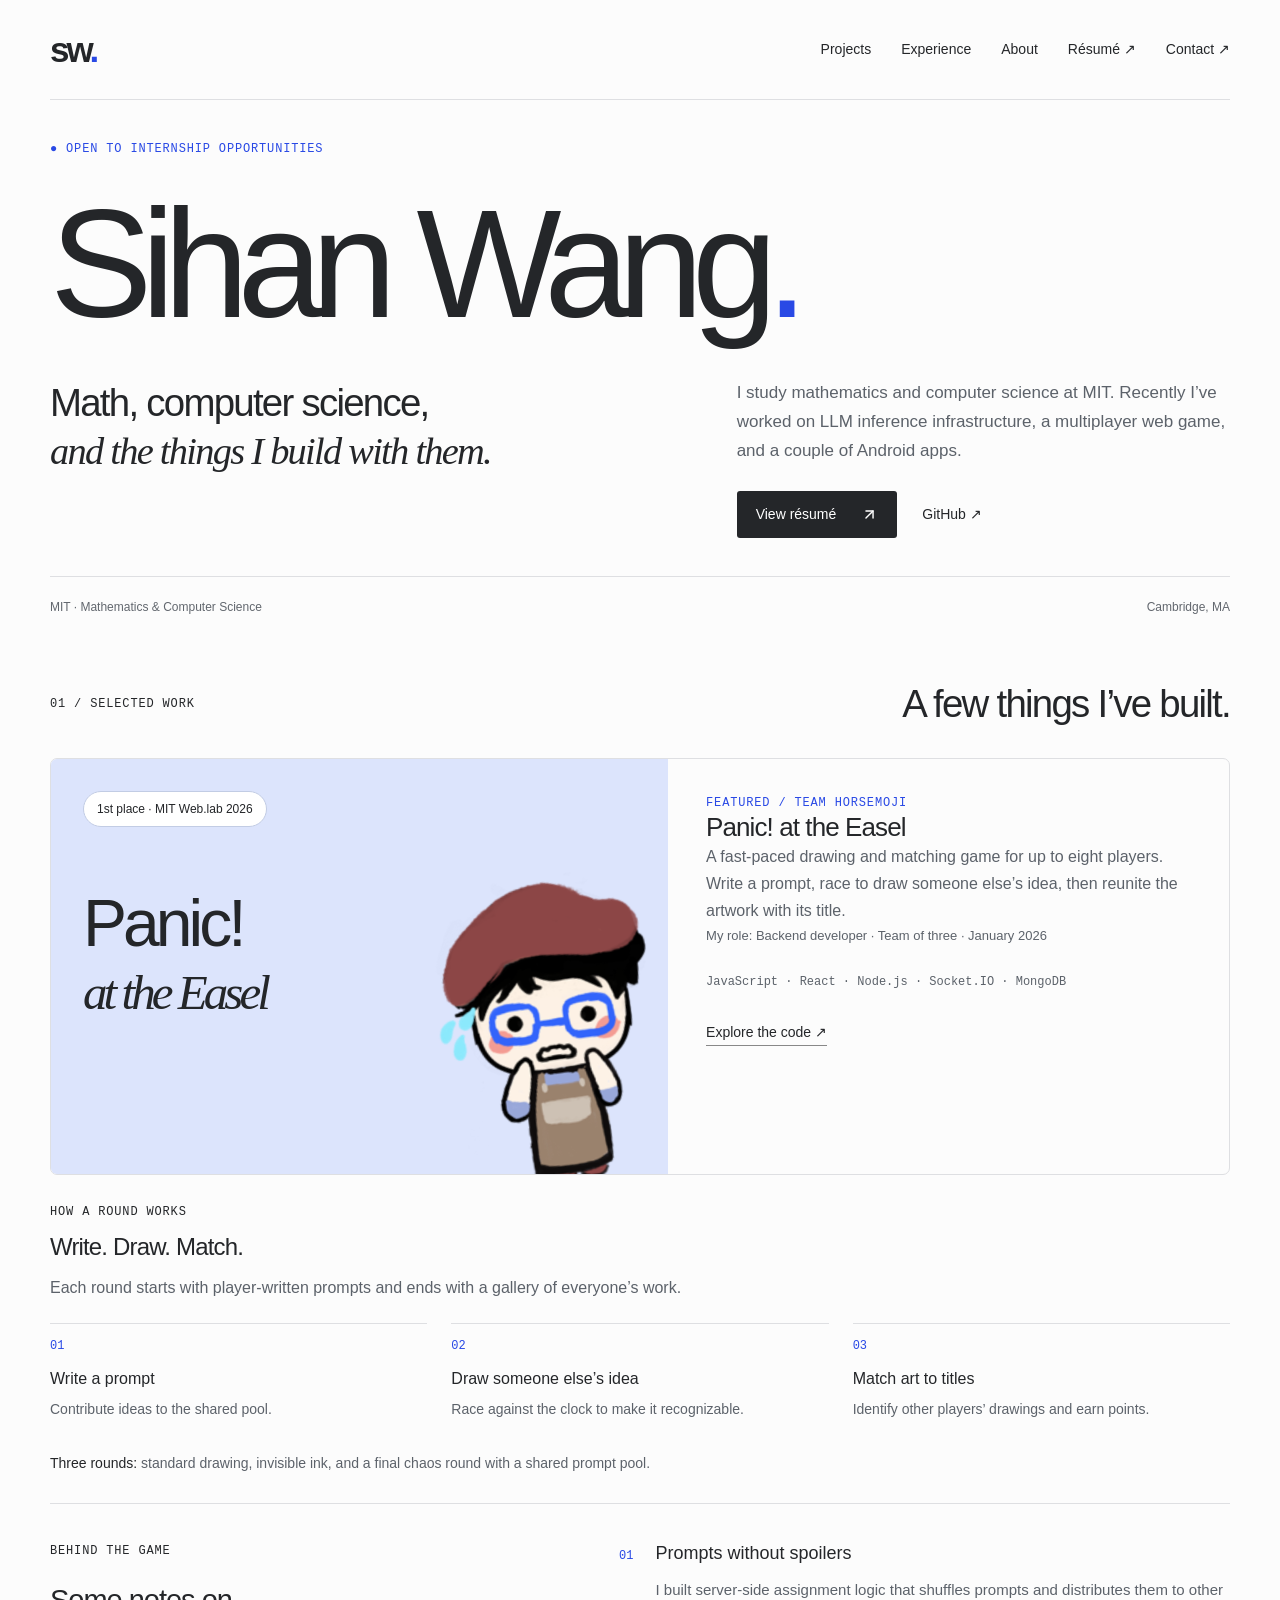
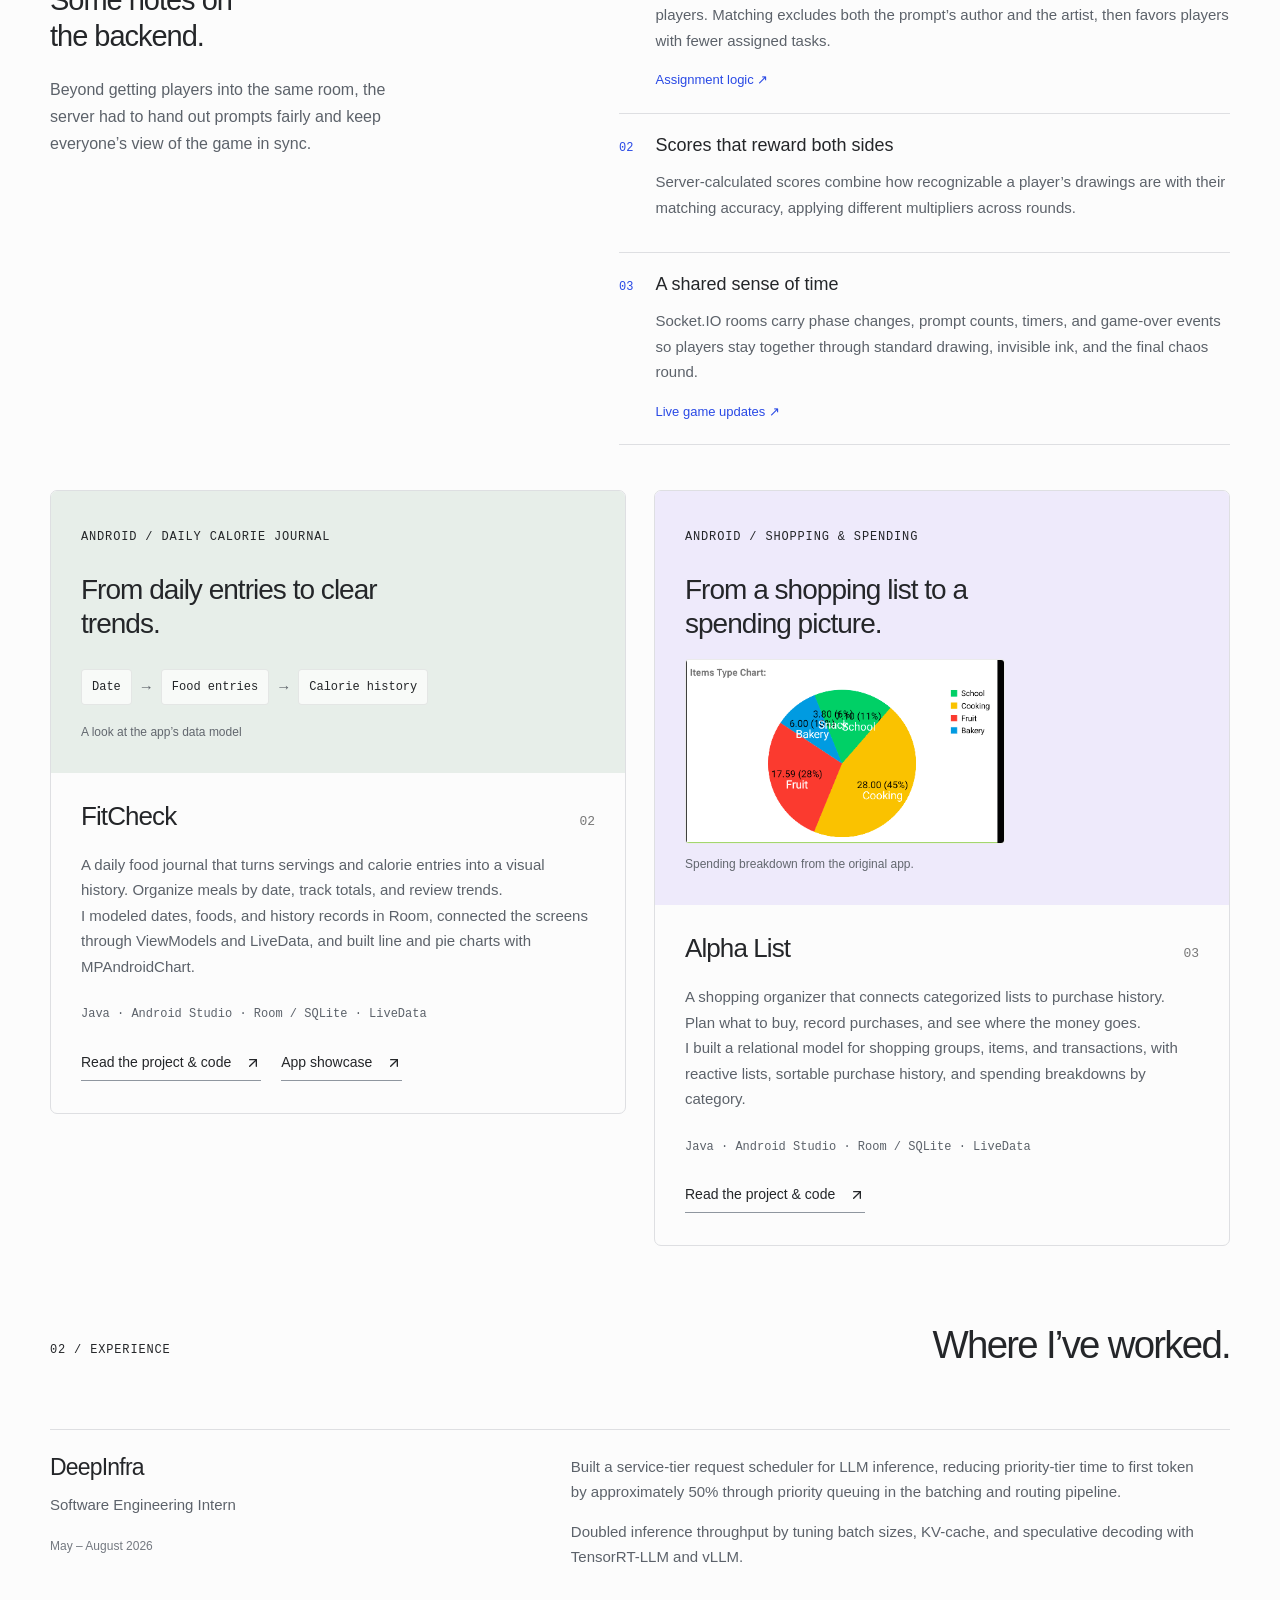
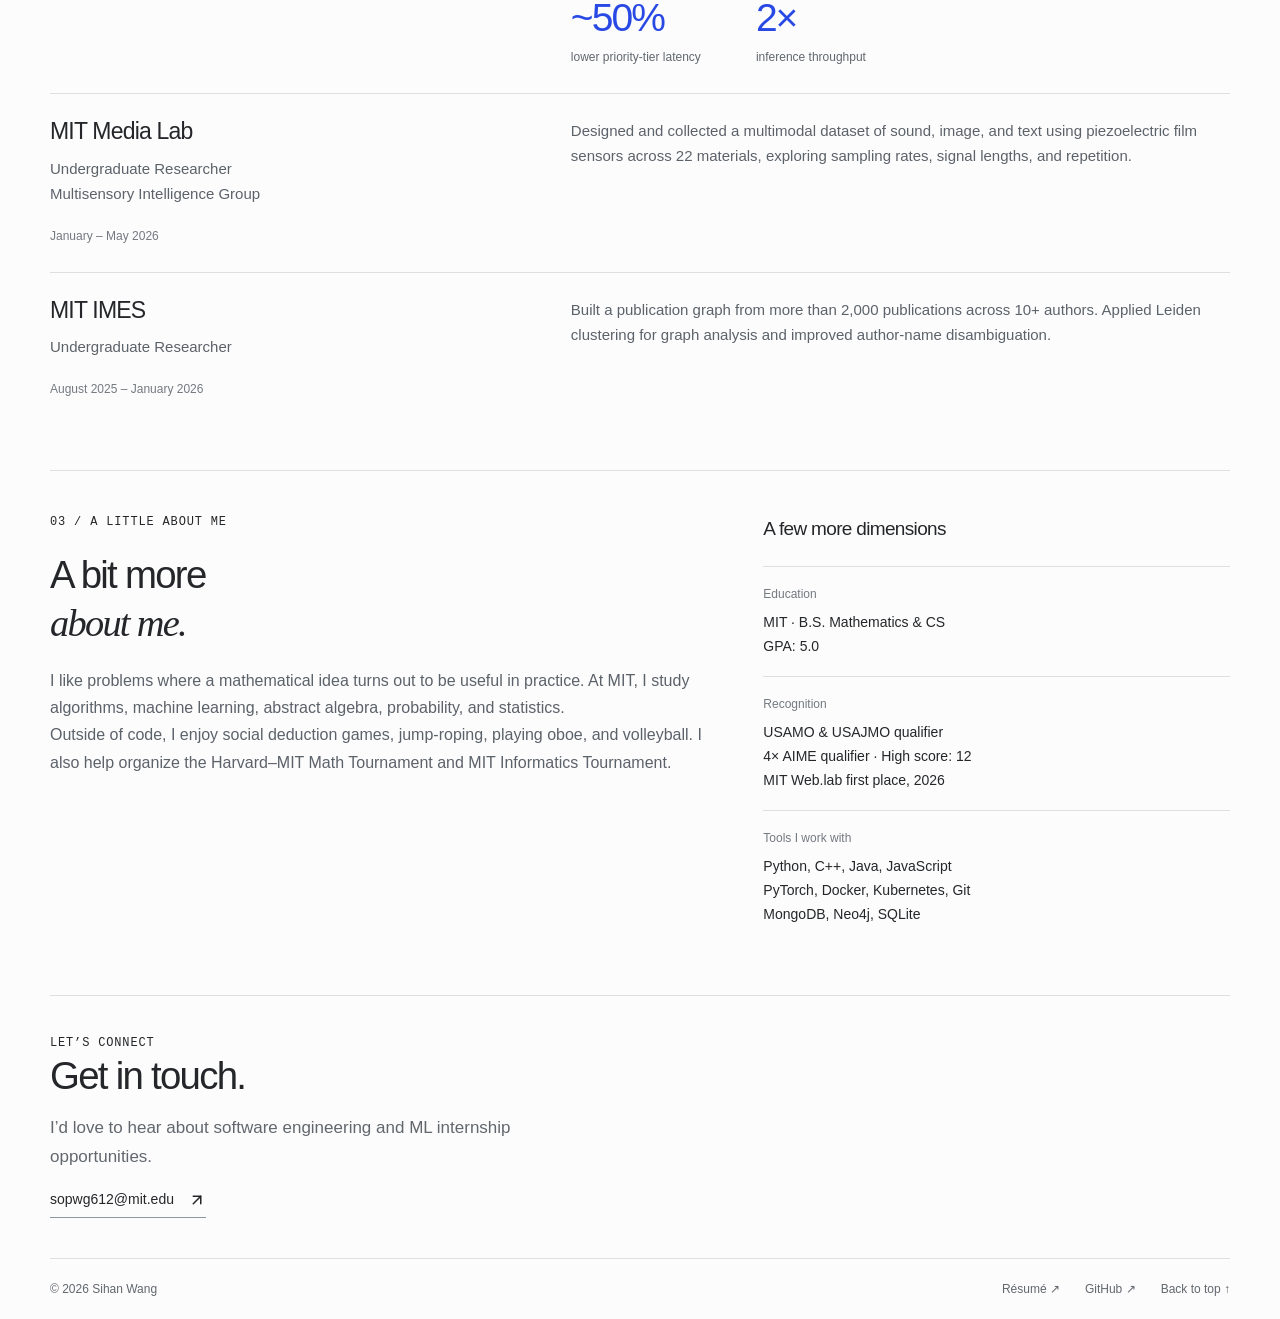
==== commit bb146557: "Show game flow and original Android project visuals" ====
--- a/index.html
+++ b/index.html
@@ -1,2 +1,2 @@
-<!DOCTYPE html><html lang="en"><head><meta charSet="utf-8"/><meta name="viewport" content="width=device-width, initial-scale=1"/><link rel="preload" href="/projects/easel-character.png" as="image"/><link rel="stylesheet" href="/_next/static/css/index.D3YkEqZl.css" data-rsc-css-href="/_next/static/css/index.D3YkEqZl.css" data-precedence="vite-rsc/importer-resources"/><link rel="modulepreload" fetchPriority="low" href="/_next/static/chunks/index-T1AjAL_L.js"/><script src="/_next/static/chunks/rolldown-runtime-C60lm6uB.js" type="module" async=""></script><script src="/_next/static/chunks/framework-D_rUT4EX.js" type="module" async=""></script><link rel="modulepreload" href="/_next/static/chunks/layout-segment-context-BiU6whCJ.js" crossorigin=""/><link rel="modulepreload" href="/_next/static/chunks/Icon-BFIcK819.js" crossorigin=""/><title>Sihan Wang | Software Engineering Portfolio</title><meta name="description" content="Sihan Wang, an MIT mathematics and computer science student. Projects and experience in LLM inference infrastructure, multiplayer web games, and Android apps."/><meta property="og:title" content="Sihan Wang | Software Engineering Portfolio"/><meta property="og:description" content="Math, computer science, and the things I build with them. Projects and experience."/><meta property="og:url" content="https://sophiawang85.github.io/"/><meta property="og:type" content="website"/><meta name="twitter:card" content="summary"/><meta name="twitter:title" content="Sihan Wang | Software Engineering Portfolio"/><meta name="twitter:description" content="Math, computer science, and the things I build with them. Projects and experience."/><link rel="icon" href="/favicon.svg"/><link rel="canonical" href="https://sophiawang85.github.io/"/><script>Object.assign(((self[Symbol.for("vinext.navigationRuntime")]??={bootstrap:{routeManifest:null},functions:{}}).bootstrap.rsc??={rsc:[]}),{params:{},nav:{"pathname":"/","searchParams":[]}})</script><link rel="modulepreload" href="/_next/static/chunks/index-T1AjAL_L.js" />
-</head><body><a class="skip-link" href="#main">Skip to content</a><header class="shell"><a class="logo" href="#" aria-label="Sihan Wang home">sw<span>.</span></a><nav aria-label="Main navigation"><a href="#projects">Projects</a><a href="#experience">Experience</a><a href="#about">About</a><a href="/Sihan-Wang-Resume.pdf" target="_blank" rel="noreferrer">Résumé ↗</a><a href="mailto:sopwg612@mit.edu">Contact ↗</a></nav></header><main class="shell" id="main"><section class="hero" aria-label="Introduction"><p class="eyebrow">● OPEN TO INTERNSHIP OPPORTUNITIES</p><h1>Sihan Wang<span>.</span></h1><div class="intro"><h2>Math, computer science,<br/><em>and the things I build with them.</em></h2><div><p>I study mathematics and computer science at MIT. Recently I’ve worked on LLM inference infrastructure, a multiplayer web game, and a couple of Android apps.</p><a class="button" href="/Sihan-Wang-Resume.pdf" target="_blank" rel="noreferrer">View résumé <svg xmlns="http://www.w3.org/2000/svg" width="17" height="17" viewBox="0 0 24 24" fill="none" stroke="currentColor" stroke-width="2" stroke-linecap="round" stroke-linejoin="round" class="lucide lucide-arrow-up-right" aria-hidden="true"><path d="M7 7h10v10"></path><path d="M7 17 17 7"></path></svg></a><a class="github" href="https://github.com/sophiawang85" target="_blank" rel="noreferrer">GitHub ↗</a></div></div><div class="meta"><span>MIT · Mathematics &amp; Computer Science</span><span>Cambridge, MA</span></div></section><section id="projects"><div class="heading"><p class="eyebrow">01 / SELECTED WORK</p><h2>A few things I’ve built.</h2></div><article class="featured"><div class="art"><span class="award">1st place · MIT Web.lab 2026</span><h3>Panic!<br/><em>at the Easel</em></h3><img src="/projects/easel-character.png" alt="The game&#x27;s illustrated museum curator, panicking in a beret and blue glasses" width="1206" height="1682"/></div><div class="copy"><p class="eyebrow">FEATURED / TEAM HORSEMOJI</p><h3>Panic! at the Easel</h3><p>A fast-paced drawing and matching game for up to eight players. Write a prompt, race to draw someone else’s idea, then reunite the artwork with its title.</p><p class="role">My role: Backend developer · Team of three · January 2026</p><div class="tags">JavaScript · React · Node.js · Socket.IO · MongoDB</div><a href="https://github.com/weblab-class/thehorseemoji" target="_blank" rel="noreferrer">Explore the code ↗</a></div></article><div class="case-study"><div class="case-heading"><p class="eyebrow">BEHIND THE GAME</p><h3>Some notes on<br/>the backend.</h3><p>Beyond getting players into the same room, the server had to hand out prompts fairly and keep everyone’s view of the game in sync.</p></div><div class="engineering-points"><div><span>01</span><div><h4>Prompts without spoilers</h4><p>I built server-side assignment logic that shuffles prompts and distributes them to other players. Matching excludes both the prompt’s author and the artist, then favors players with fewer assigned tasks.</p><a href="https://github.com/weblab-class/thehorseemoji/blob/main/server/api.js" target="_blank" rel="noreferrer">Assignment logic ↗</a></div></div><div><span>02</span><div><h4>Scores that reward both sides</h4><p>Server-calculated scores combine how recognizable a player’s drawings are with their matching accuracy, applying different multipliers across rounds.</p></div></div><div><span>03</span><div><h4>A shared sense of time</h4><p>Socket.IO rooms carry phase changes, prompt counts, timers, and game-over events so players stay together through standard drawing, invisible ink, and the final chaos round.</p><a href="https://github.com/weblab-class/thehorseemoji/blob/main/server/server-socket.js" target="_blank" rel="noreferrer">Live game updates ↗</a></div></div></div></div><div class="android-grid"><article class="android-project"><div class="data-preview fitcheck"><span class="eyebrow">ANDROID / DAILY CALORIE JOURNAL</span><h3>From daily entries to clear trends.</h3><div class="entity-flow" aria-label="FitCheck data model"><div><span>Date</span><span class="flow-arrow" aria-hidden="true">→</span></div><div><span>Food entries</span><span class="flow-arrow" aria-hidden="true">→</span></div><div><span>Calorie history</span></div></div><span class="preview-caption">A look at the app’s data model</span></div><div class="android-copy"><div class="project-title"><h3>FitCheck</h3><span>02</span></div><p>A daily food journal that turns servings and calorie entries into a visual history. Organize meals by date, track totals, and review trends.</p><p>I modeled dates, foods, and history records in Room, connected the screens through ViewModels and LiveData, and built line and pie charts with MPAndroidChart.</p><div class="tags">Java · Android Studio · Room / SQLite · LiveData</div><a class="text-link" href="https://github.com/sophiawang85/FitCheck-Android-Studio-App" target="_blank" rel="noreferrer">Read the project &amp; code <svg xmlns="http://www.w3.org/2000/svg" width="16" height="16" viewBox="0 0 24 24" fill="none" stroke="currentColor" stroke-width="2" stroke-linecap="round" stroke-linejoin="round" class="lucide lucide-arrow-up-right" aria-hidden="true"><path d="M7 7h10v10"></path><path d="M7 17 17 7"></path></svg></a></div></article><article class="android-project"><div class="data-preview alphalist"><span class="eyebrow">ANDROID / SHOPPING &amp; SPENDING</span><h3>From a shopping list to a spending picture.</h3><div class="entity-flow" aria-label="Alpha List data model"><div><span>Shopping groups</span><span class="flow-arrow" aria-hidden="true">→</span></div><div><span>Items</span><span class="flow-arrow" aria-hidden="true">→</span></div><div><span>Transactions</span></div></div><span class="preview-caption">A look at the app’s data model</span></div><div class="android-copy"><div class="project-title"><h3>Alpha List</h3><span>03</span></div><p>A shopping organizer that connects categorized lists to purchase history. Plan what to buy, record purchases, and see where the money goes.</p><p>I built a relational model for shopping groups, items, and transactions, with reactive lists, sortable purchase history, and spending breakdowns by category.</p><div class="tags">Java · Android Studio · Room / SQLite · LiveData</div><a class="text-link" href="https://github.com/sophiawang85/Alpha-List-Android-Studio-App" target="_blank" rel="noreferrer">Read the project &amp; code <svg xmlns="http://www.w3.org/2000/svg" width="16" height="16" viewBox="0 0 24 24" fill="none" stroke="currentColor" stroke-width="2" stroke-linecap="round" stroke-linejoin="round" class="lucide lucide-arrow-up-right" aria-hidden="true"><path d="M7 7h10v10"></path><path d="M7 17 17 7"></path></svg></a></div></article></div></section><section class="experience" id="experience"><div class="heading"><p class="eyebrow">02 / EXPERIENCE</p><h2>Where I’ve worked.</h2></div><div class="job"><div><h3>DeepInfra</h3><p>Software Engineering Intern</p><span class="date">May – August 2026</span></div><div><p>Built a service-tier request scheduler for LLM inference, reducing priority-tier time to first token by approximately 50% through priority queuing in the batching and routing pipeline.</p><p>Doubled inference throughput by tuning batch sizes, KV-cache, and speculative decoding with TensorRT-LLM and vLLM.</p><div class="metrics"><div><strong>~50%</strong><span>lower priority-tier latency</span></div><div><strong>2×</strong><span>inference throughput</span></div></div></div></div><div class="job"><div><h3>MIT Media Lab</h3><p>Undergraduate Researcher<br/>Multisensory Intelligence Group</p><span class="date">January – May 2026</span></div><div><p>Designed and collected a multimodal dataset of sound, image, and text using piezoelectric film sensors across 22 materials, exploring sampling rates, signal lengths, and repetition.</p></div></div><div class="job"><div><h3>MIT IMES</h3><p>Undergraduate Researcher</p><span class="date">August 2025 – January 2026</span></div><div><p>Built a publication graph from more than 2,000 publications across 10+ authors. Applied Leiden clustering for graph analysis and improved author-name disambiguation.</p></div></div></section><section class="about" id="about"><div><p class="eyebrow">03 / A LITTLE ABOUT ME</p><h2>A bit more<br/><em>about me.</em></h2><p>I like problems where a mathematical idea turns out to be useful in practice. At MIT, I study algorithms, machine learning, abstract algebra, probability, and statistics.</p><p>Outside of code, I enjoy social deduction games, jump-roping, playing oboe, and volleyball. I also help organize the Harvard–MIT Math Tournament and MIT Informatics Tournament.</p></div><div class="background"><h3>A few more dimensions</h3><dl><div><dt>Education</dt><dd>MIT · B.S. Mathematics &amp; CS<br/>GPA: 5.0</dd></div><div><dt>Recognition</dt><dd>USAMO &amp; USAJMO qualifier<br/>4× AIME qualifier · High score: 12<br/>MIT Web.lab first place, 2026</dd></div><div><dt>Tools I work with</dt><dd>Python, C++, Java, JavaScript<br/>PyTorch, Docker, Kubernetes, Git<br/>MongoDB, Neo4j, SQLite</dd></div></dl></div></section><footer><p class="eyebrow">LET’S CONNECT</p><h2>Get in touch.</h2><p class="footer-intro">I’d love to hear about software engineering and ML internship opportunities.</p><a class="text-link" href="mailto:sopwg612@mit.edu">sopwg612@mit.edu <svg xmlns="http://www.w3.org/2000/svg" width="18" height="18" viewBox="0 0 24 24" fill="none" stroke="currentColor" stroke-width="2" stroke-linecap="round" stroke-linejoin="round" class="lucide lucide-arrow-up-right" aria-hidden="true"><path d="M7 7h10v10"></path><path d="M7 17 17 7"></path></svg></a><div class="footer-bottom"><span>© 2026 Sihan Wang</span><a href="/Sihan-Wang-Resume.pdf" target="_blank" rel="noreferrer">Résumé ↗</a><a href="https://github.com/sophiawang85" target="_blank" rel="noreferrer">GitHub ↗</a><a href="#">Back to top ↑</a></div></footer></main><script type="module" src="/_next/static/chunks/index-T1AjAL_L.js" id="_R_" async=""></script><script>((self[Symbol.for("vinext.navigationRuntime")]??={bootstrap:{routeManifest:null},functions:{}}).bootstrap.rsc??={rsc:[]}).rsc.push("0:{\"page:/\":\"$L1\",\"layout:/\":\"$L2\",\"route:/\":\"$L3\",\"__route\":\"route:/\",\"__interceptionContext\":null,\"__layoutIds\":[\"layout:/\"],\"__rootLayout\":\"/\",\"__bfcacheSegmentIdentities\":{\"layout:/\":\"[\\\"layout\\\",\\\"layout:/\\\",\\\"root-boundary:/\\\",\\\"\\\"]\",\"page:/\":\"[\\\"page\\\",\\\"page:/\\\",\\\"root-boundary:/\\\",\\\"\\\"]\"},\"__srcPage\":[\"page\"],\"__layoutFlags\":{\"layout:/\":\"s\"},\"__artifactCompatibility\":{\"schemaVersion\":1,\"graphVersion\":\"app-route-graph:1177fd80f83fa7b0\",\"deploymentVersion\":\"df6121de-13f0-418c-a07c-55f4032be87b\",\"appElementsSchemaVersion\":1,\"rscPayloadSchemaVersion\":1,\"rootBoundaryId\":\"/\",\"renderEpoch\":null}}\n")</script><script>((self[Symbol.for("vinext.navigationRuntime")]??={bootstrap:{routeManifest:null},functions:{}}).bootstrap.rsc??={rsc:[]}).rsc.push("4:I[\"8c0f216c4604\",[],\"Children\",1]\n")</script><script>((self[Symbol.for("vinext.navigationRuntime")]??={bootstrap:{routeManifest:null},functions:{}}).bootstrap.rsc??={rsc:[]}).rsc.push("5:I[\"593f344dc510\",[],\"GlobalErrorBoundary\",1]\n")</script><script>((self[Symbol.for("vinext.navigationRuntime")]??={bootstrap:{routeManifest:null},functions:{}}).bootstrap.rsc??={rsc:[]}).rsc.push("6:I[\"0b874ad30386\",[],\"default\",1]\n")</script><script>((self[Symbol.for("vinext.navigationRuntime")]??={bootstrap:{routeManifest:null},functions:{}}).bootstrap.rsc??={rsc:[]}).rsc.push("7:I[\"593f344dc510\",[],\"ErrorBoundary\",1]\n")</script><script>((self[Symbol.for("vinext.navigationRuntime")]??={bootstrap:{routeManifest:null},functions:{}}).bootstrap.rsc??={rsc:[]}).rsc.push("8:I[\"15c18cfaeeff\",[],\"LayoutSegmentProvider\",1]\n")</script><script>((self[Symbol.for("vinext.navigationRuntime")]??={bootstrap:{routeManifest:null},functions:{}}).bootstrap.rsc??={rsc:[]}).rsc.push("9:I[\"8c0f216c4604\",[],\"Slot\",1]\n")</script><script>((self[Symbol.for("vinext.navigationRuntime")]??={bootstrap:{routeManifest:null},functions:{}}).bootstrap.rsc??={rsc:[]}).rsc.push("a:I[\"593f344dc510\",[],\"NotFoundBoundary\",1]\n")</script><script>((self[Symbol.for("vinext.navigationRuntime")]??={bootstrap:{routeManifest:null},functions:{}}).bootstrap.rsc??={rsc:[]}).rsc.push("b:I[\"9276801271d6\",[],\"AppRouterScrollTarget\",1]\n")</script><script>((self[Symbol.for("vinext.navigationRuntime")]??={bootstrap:{routeManifest:null},functions:{}}).bootstrap.rsc??={rsc:[]}).rsc.push("c:I[\"593f344dc510\",[],\"RedirectBoundary\",1]\n")</script><script>((self[Symbol.for("vinext.navigationRuntime")]??={bootstrap:{routeManifest:null},functions:{}}).bootstrap.rsc??={rsc:[]}).rsc.push(":HL[\"/_next/static/css/index.D3YkEqZl.css\",\"style\"     ]\n")</script><script>((self[Symbol.for("vinext.navigationRuntime")]??={bootstrap:{routeManifest:null},functions:{}}).bootstrap.rsc??={rsc:[]}).rsc.push("2:[[[\"$\",\"link\",\"css:/_next/static/css/index.D3YkEqZl.css\",{\"rel\":\"stylesheet\",\"precedence\":\"vite-rsc/importer-resources\",\"href\":\"/_next/static/css/index.D3YkEqZl.css\",\"data-rsc-css-href\":\"/_next/static/css/index.D3YkEqZl.css\"}],\"$undefined\"],[\"$\",\"html\",null,{\"lang\":\"en\",\"children\":[\"$\",\"body\",null,{\"children\":[\"$\",\"$L4\",null,{}]}]}]]\n")</script><script>((self[Symbol.for("vinext.navigationRuntime")]??={bootstrap:{routeManifest:null},functions:{}}).bootstrap.rsc??={rsc:[]}).rsc.push("3:[[[\"$\",\"meta\",null,{\"charSet\":\"utf-8\"}],[[\"$\",\"title\",\"0\",{\"children\":\"Sihan Wang | Software Engineering Portfolio\"}],[\"$\",\"meta\",\"1\",{\"name\":\"description\",\"content\":\"Sihan Wang, an MIT mathematics and computer science student. Projects and experience in LLM inference infrastructure, multiplayer web games, and Android apps.\"}],[\"$\",\"meta\",\"2\",{\"property\":\"og:title\",\"content\":\"Sihan Wang | Software Engineering Portfolio\"}],[\"$\",\"meta\",\"3\",{\"property\":\"og:description\",\"content\":\"Math, computer science, and the things I build with them. Projects and experience.\"}],[\"$\",\"meta\",\"4\",{\"property\":\"og:url\",\"content\":\"https://sophiawang85.github.io/\"}],[\"$\",\"meta\",\"5\",{\"property\":\"og:type\",\"content\":\"website\"}],[\"$\",\"meta\",\"6\",{\"name\":\"twitter:card\",\"content\":\"summary\"}],[\"$\",\"meta\",\"7\",{\"name\":\"twitter:title\",\"content\":\"Sihan Wang | Software Engineering Portfolio\"}],[\"$\",\"meta\",\"8\",{\"name\":\"twitter:description\",\"content\":\"Math, computer science, and the things I build with them. Projects and experience.\"}],[\"$\",\"link\",\"9\",{\"data-vinext-streamed-icon\":\"$undefined\",\"rel\":\"icon\",\"href\":\"/favicon.svg\",\"type\":\"$undefined\",\"sizes\":\"$undefined\",\"color\":\"$undefined\",\"media\":\"$undefined\",\"fetchPriority\":\"$undefined\"}],[\"$\",\"link\",\"10\",{\"rel\":\"canonical\",\"href\":\"https://sophiawang85.github.io/\"}]],[[\"$\",\"meta\",\"0\",{\"name\":\"viewport\",\"content\":\"width=device-width, initial-scale=1\"}]]],[\"$\",\"$L5\",null,{\"fallback\":\"$6\",\"children\":[\"$\",\"$L7\",null,{\"fallback\":\"$6\",\"children\":[\"$\",\"$L8\",null,{\"providerId\":\"layout:/\",\"segmentMap\":{\"children\":[]},\"children\":[\"$\",\"$L9\",null,{\"id\":\"layout:/\",\"parallelSlots\":\"$undefined\",\"children\":[\"$\",\"$La\",null,{\"resetKey\":\"\",\"fallback\":[[\"$\",\"title\",null,{\"children\":\"404: This page could not be found.\"}],[\"$\",\"div\",null,{\"style\":{\"fontFamily\":\"system-ui,\\\"Segoe UI\\\",Roboto,Helvetica,Arial,sans-serif,\\\"Apple Color Emoji\\\",\\\"Segoe UI Emoji\\\"\",\"height\":\"100vh\",\"textAlign\":\"center\",\"display\":\"flex\",\"flexDirection\":\"column\",\"alignItems\":\"center\",\"justifyContent\":\"center\"},\"children\":[\"$\",\"div\",null,{\"children\":[[\"$\",\"style\",null,{\"dangerouslySetInnerHTML\":{\"__html\":\"body{color:#000;background:#fff;margin:0}.next-error-h1{border-right:1px solid rgba(0,0,0,.3)}@media (prefers-color-scheme:dark){body{color:#fff;background:#000}.next-error-h1{border-right:1px solid rgba(255,255,255,.3)}}\"}}],[\"$\",\"h1\",null,{\"className\":\"next-error-h1\",\"style\":{\"display\":\"inline-block\",\"margin\":\"0 20px 0 0\",\"padding\":\"0 23px 0 0\",\"fontSize\":24,\"fontWeight\":500,\"verticalAlign\":\"top\",\"lineHeight\":\"49px\"},\"children\":404}],[\"$\",\"div\",null,{\"style\":{\"display\":\"inline-block\"},\"children\":[\"$\",\"h2\",null,{\"style\":{\"fontSize\":14,\"fontWeight\":400,\"lineHeight\":\"49px\",\"margin\":0},\"children\":\"This page could not be found.\"}]}]]}]}]],\"children\":[\"$\",\"$Lb\",null,{\"children\":[\"$\",\"$Lc\",null,{\"children\":[[\"$\",\"$L8\",null,{\"providerId\":\"page:/\",\"segmentMap\":{\"children\":[\"__PAGE__\"]},\"children\":[\"$\",\"$L9\",null,{\"id\":\"page:/\"}]}],null]}]}]}]}]}]}]}],null,null]\n")</script><script>((self[Symbol.for("vinext.navigationRuntime")]??={bootstrap:{routeManifest:null},functions:{}}).bootstrap.rsc??={rsc:[]}).rsc.push("d:I[\"339f946bc456\",[],\"default\",1]\n")</script><script>((self[Symbol.for("vinext.navigationRuntime")]??={bootstrap:{routeManifest:null},functions:{}}).bootstrap.rsc??={rsc:[]}).rsc.push(":HL[\"/projects/easel-character.png\",\"image\"]\n")</script><script>((self[Symbol.for("vinext.navigationRuntime")]??={bootstrap:{routeManifest:null},functions:{}}).bootstrap.rsc??={rsc:[]}).rsc.push("1:[[\"$\",\"a\",null,{\"className\":\"skip-link\",\"href\":\"#main\",\"children\":\"Skip to content\"}],[\"$\",\"header\",null,{\"className\":\"shell\",\"children\":[[\"$\",\"a\",null,{\"className\":\"logo\",\"href\":\"#\",\"aria-label\":\"Sihan Wang home\",\"children\":[\"sw\",[\"$\",\"span\",null,{\"children\":\".\"}]]}],[\"$\",\"nav\",null,{\"aria-label\":\"Main navigation\",\"children\":[[\"$\",\"a\",null,{\"href\":\"#projects\",\"children\":\"Projects\"}],[\"$\",\"a\",null,{\"href\":\"#experience\",\"children\":\"Experience\"}],[\"$\",\"a\",null,{\"href\":\"#about\",\"children\":\"About\"}],[\"$\",\"a\",null,{\"href\":\"/Sihan-Wang-Resume.pdf\",\"target\":\"_blank\",\"rel\":\"noreferrer\",\"children\":\"Résumé ↗\"}],[\"$\",\"a\",null,{\"href\":\"mailto:sopwg612@mit.edu\",\"children\":\"Contact ↗\"}]]}]]}],[\"$\",\"main\",null,{\"className\":\"shell\",\"id\":\"main\",\"children\":[[\"$\",\"section\",null,{\"className\":\"hero\",\"aria-label\":\"Introduction\",\"children\":[[\"$\",\"p\",null,{\"className\":\"eyebrow\",\"children\":\"● OPEN TO INTERNSHIP OPPORTUNITIES\"}],[\"$\",\"h1\",null,{\"children\":[\"Sihan Wang\",[\"$\",\"span\",null,{\"children\":\".\"}]]}],[\"$\",\"div\",null,{\"className\":\"intro\",\"children\":[[\"$\",\"h2\",null,{\"children\":[\"Math, computer science,\",[\"$\",\"br\",null,{}],[\"$\",\"em\",null,{\"children\":\"and the things I build with them.\"}]]}],[\"$\",\"div\",null,{\"children\":[[\"$\",\"p\",null,{\"children\":\"I study mathematics and computer science at MIT. Recently I’ve worked on LLM inference infrastructure, a multiplayer web game, and a couple of Android apps.\"}],[\"$\",\"a\",null,{\"className\":\"button\",\"href\":\"/Sihan-Wang-Resume.pdf\",\"target\":\"_blank\",\"rel\":\"noreferrer\",\"children\":[\"View résumé \",[\"$\",\"$Ld\",null,{\"ref\":\"$undefined\",\"iconNode\":[[\"path\",{\"d\":\"M7 7h10v10\",\"key\":\"1tivn9\"}],[\"path\",{\"d\":\"M7 17 17 7\",\"key\":\"1vkiza\"}]],\"className\":\"lucide-arrow-up-right\",\"size\":17}]]}],[\"$\",\"a\",null,{\"className\":\"github\",\"href\":\"https://github.com/sophiawang85\",\"target\":\"_blank\",\"rel\":\"noreferrer\",\"children\":\"GitHub ↗\"}]]}]]}],[\"$\",\"div\",null,{\"className\":\"meta\",\"children\":[[\"$\",\"span\",null,{\"children\":\"MIT · Mathematics \u0026 Computer Science\"}],[\"$\",\"span\",null,{\"children\":\"Cambridge, MA\"}]]}]]}],[\"$\",\"section\",null,{\"id\":\"projects\",\"children\":[[\"$\",\"div\",null,{\"className\":\"heading\",\"children\":[[\"$\",\"p\",null,{\"className\":\"eyebrow\",\"children\":\"01 / SELECTED WORK\"}],[\"$\",\"h2\",null,{\"children\":\"A few things I’ve built.\"}]]}],[\"$\",\"article\",null,{\"className\":\"featured\",\"children\":[[\"$\",\"div\",null,{\"className\":\"art\",\"children\":[[\"$\",\"span\",null,{\"className\":\"award\",\"children\":\"1st place · MIT Web.lab 2026\"}],[\"$\",\"h3\",null,{\"children\":[\"Panic!\",[\"$\",\"br\",null,{}],[\"$\",\"em\",null,{\"children\":\"at the Easel\"}]]}],[\"$\",\"img\",null,{\"src\":\"/projects/easel-character.png\",\"alt\":\"The game's illustrated museum curator, panicking in a beret and blue glasses\",\"width\":\"1206\",\"height\":\"1682\"}]]}],[\"$\",\"div\",null,{\"className\":\"copy\",\"children\":[[\"$\",\"p\",null,{\"className\":\"eyebrow\",\"children\":\"FEATURED / TEAM HORSEMOJI\"}],[\"$\",\"h3\",null,{\"children\":\"Panic! at the Easel\"}],[\"$\",\"p\",null,{\"children\":\"A fast-paced drawing and matching game for up to eight players. Write a prompt, race to draw someone else’s idea, then reunite the artwork with its title.\"}],[\"$\",\"p\",null,{\"className\":\"role\",\"children\":\"My role: Backend developer · Team of three · January 2026\"}],[\"$\",\"div\",null,{\"className\":\"tags\",\"children\":\"JavaScript · React · Node.js · Socket.IO · MongoDB\"}],[\"$\",\"a\",null,{\"href\":\"https://github.com/weblab-class/thehorseemoji\",\"target\":\"_blank\",\"rel\":\"noreferrer\",\"children\":\"Explore the code ↗\"}]]}]]}],[\"$\",\"div\",null,{\"className\":\"case-study\",\"children\":[[\"$\",\"div\",null,{\"className\":\"case-heading\",\"children\":[[\"$\",\"p\",null,{\"className\":\"eyebrow\",\"children\":\"BEHIND THE GAME\"}],[\"$\",\"h3\",null,{\"children\":[\"Some notes on\",[\"$\",\"br\",null,{}],\"the backend.\"]}],[\"$\",\"p\",null,{\"children\":\"Beyond getting players into the same room, the server had to hand out prompts fairly and keep everyone’s view of the game in sync.\"}]]}],[\"$\",\"div\",null,{\"className\":\"engineering-points\",\"children\":[[\"$\",\"div\",null,{\"children\":[[\"$\",\"span\",null,{\"children\":\"01\"}],[\"$\",\"div\",null,{\"children\":[[\"$\",\"h4\",null,{\"children\":\"Prompts without spoilers\"}],[\"$\",\"p\",null,{\"children\":\"I built server-side assignment logic that shuffles prompts and distributes them to other players. Matching excludes both the prompt’s author and the artist, then favors players with fewer assigned tasks.\"}],[\"$\",\"a\",null,{\"href\":\"https://github.com/weblab-class/thehorseemoji/blob/main/server/api.js\",\"target\":\"_blank\",\"rel\":\"noreferrer\",\"children\":\"Assignment logic ↗\"}]]}]]}],[\"$\",\"div\",null,{\"children\":[[\"$\",\"span\",null,{\"children\":\"02\"}],[\"$\",\"div\",null,{\"children\":[\"$Le\",\"$Lf\"]}]]}],\"$L10\"]}]]}],\"$L11\"]}],\"$L12\",\"$L13\",\"$L14\"]}]]\n")</script><script>((self[Symbol.for("vinext.navigationRuntime")]??={bootstrap:{routeManifest:null},functions:{}}).bootstrap.rsc??={rsc:[]}).rsc.push("e:[\"$\",\"h4\",null,{\"children\":\"Scores that reward both sides\"}]\n")</script><script>((self[Symbol.for("vinext.navigationRuntime")]??={bootstrap:{routeManifest:null},functions:{}}).bootstrap.rsc??={rsc:[]}).rsc.push("f:[\"$\",\"p\",null,{\"children\":\"Server-calculated scores combine how recognizable a player’s drawings are with their matching accuracy, applying different multipliers across rounds.\"}]\n")</script><script>((self[Symbol.for("vinext.navigationRuntime")]??={bootstrap:{routeManifest:null},functions:{}}).bootstrap.rsc??={rsc:[]}).rsc.push("10:[\"$\",\"div\",null,{\"children\":[[\"$\",\"span\",null,{\"children\":\"03\"}],[\"$\",\"div\",null,{\"children\":[[\"$\",\"h4\",null,{\"children\":\"A shared sense of time\"}],[\"$\",\"p\",null,{\"children\":\"Socket.IO rooms carry phase changes, prompt counts, timers, and game-over events so players stay together through standard drawing, invisible ink, and the final chaos round.\"}],[\"$\",\"a\",null,{\"href\":\"https://github.com/weblab-class/thehorseemoji/blob/main/server/server-socket.js\",\"target\":\"_blank\",\"rel\":\"noreferrer\",\"children\":\"Live game updates ↗\"}]]}]]}]\n")</script><script>((self[Symbol.for("vinext.navigationRuntime")]??={bootstrap:{routeManifest:null},functions:{}}).bootstrap.rsc??={rsc:[]}).rsc.push("11:[\"$\",\"div\",null,{\"className\":\"android-grid\",\"children\":[[\"$\",\"article\",\"FitCheck\",{\"className\":\"android-project\",\"children\":[[\"$\",\"div\",null,{\"className\":\"data-preview fitcheck\",\"children\":[[\"$\",\"span\",null,{\"className\":\"eyebrow\",\"children\":\"ANDROID / DAILY CALORIE JOURNAL\"}],[\"$\",\"h3\",null,{\"children\":\"From daily entries to clear trends.\"}],[\"$\",\"div\",null,{\"className\":\"entity-flow\",\"aria-label\":\"FitCheck data model\",\"children\":[[\"$\",\"div\",\"Date\",{\"children\":[[\"$\",\"span\",null,{\"children\":\"Date\"}],[\"$\",\"span\",null,{\"className\":\"flow-arrow\",\"aria-hidden\":\"true\",\"children\":\"→\"}]]}],[\"$\",\"div\",\"Food entries\",{\"children\":[[\"$\",\"span\",null,{\"children\":\"Food entries\"}],[\"$\",\"span\",null,{\"className\":\"flow-arrow\",\"aria-hidden\":\"true\",\"children\":\"→\"}]]}],[\"$\",\"div\",\"Calorie history\",{\"children\":[[\"$\",\"span\",null,{\"children\":\"Calorie history\"}],false]}]]}],[\"$\",\"span\",null,{\"className\":\"preview-caption\",\"children\":\"A look at the app’s data model\"}]]}],[\"$\",\"div\",null,{\"className\":\"android-copy\",\"children\":[[\"$\",\"div\",null,{\"className\":\"project-title\",\"children\":[[\"$\",\"h3\",null,{\"children\":\"FitCheck\"}],[\"$\",\"span\",null,{\"children\":\"02\"}]]}],[\"$\",\"p\",null,{\"children\":\"A daily food journal that turns servings and calorie entries into a visual history. Organize meals by date, track totals, and review trends.\"}],[\"$\",\"p\",null,{\"children\":\"I modeled dates, foods, and history records in Room, connected the screens through ViewModels and LiveData, and built line and pie charts with MPAndroidChart.\"}],[\"$\",\"div\",null,{\"className\":\"tags\",\"children\":\"Java · Android Studio · Room / SQLite · LiveData\"}],[\"$\",\"a\",null,{\"className\":\"text-link\",\"href\":\"https://github.com/sophiawang85/FitCheck-Android-Studio-App\",\"target\":\"_blank\",\"rel\":\"noreferrer\",\"children\":[\"Read the project \u0026 code \",[\"$\",\"$Ld\",null,{\"ref\":\"$undefined\",\"iconNode\":\"$1:2:props:children:0:props:children:2:props:children:1:props:children:1:props:children:1:props:iconNode\",\"className\":\"lucide-arrow-up-right\",\"size\":16}]]}]]}]]}],[\"$\",\"article\",\"Alpha List\",{\"className\":\"android-project\",\"children\":[[\"$\",\"div\",null,{\"className\":\"data-preview alphalist\",\"children\":[[\"$\",\"span\",null,{\"className\":\"eyebrow\",\"children\":\"ANDROID / SHOPPING \u0026 SPENDING\"}],[\"$\",\"h3\",null,{\"children\":\"From a shopping list to a spending picture.\"}],[\"$\",\"div\",null,{\"className\":\"entity-flow\",\"aria-label\":\"Alpha List data model\",\"children\":[[\"$\",\"div\",\"Shopping groups\",{\"children\":[[\"$\",\"span\",null,{\"children\":\"Shopping groups\"}],[\"$\",\"span\",null,{\"className\":\"flow-arrow\",\"aria-hidden\":\"true\",\"children\":\"→\"}]]}],[\"$\",\"div\",\"Items\",{\"children\":[[\"$\",\"span\",null,{\"children\":\"Items\"}],[\"$\",\"span\",null,{\"className\":\"flow-arrow\",\"aria-hidden\":\"true\",\"children\":\"→\"}]]}],[\"$\",\"div\",\"Transactions\",{\"children\":[[\"$\",\"span\",null,{\"children\":\"Transactions\"}],false]}]]}],[\"$\",\"span\",null,{\"className\":\"preview-caption\",\"children\":\"A look at the app’s data model\"}]]}],[\"$\",\"div\",null,{\"className\":\"android-copy\",\"children\":[[\"$\",\"div\",null,{\"className\":\"project-title\",\"children\":[[\"$\",\"h3\",null,{\"children\":\"Alpha List\"}],[\"$\",\"span\",null,{\"children\":\"03\"}]]}],[\"$\",\"p\",null,{\"children\":\"A shopping organizer that connects categorized lists to purchase history. Plan what to buy, record purchases, and see where the money goes.\"}],[\"$\",\"p\",null,{\"children\":\"I built a relational model for shopping groups, items, and transactions, with reactive lists, sortable purchase history, and spending breakdowns by category.\"}],[\"$\",\"div\",null,{\"className\":\"tags\",\"children\":\"Java · Android Studio · Room / SQLite · LiveData\"}],[\"$\",\"a\",null,{\"className\":\"text-link\",\"href\":\"https://github.com/sophiawang85/Alpha-List-Android-Studio-App\",\"target\":\"_blank\",\"rel\":\"noreferrer\",\"children\":[\"Read the project \u0026 code \",[\"$\",\"$Ld\",null,{\"ref\":\"$undefined\",\"iconNode\":\"$1:2:props:children:0:props:children:2:props:children:1:props:children:1:props:children:1:props:iconNode\",\"className\":\"lucide-arrow-up-right\",\"size\":16}]]}]]}]]}]]}]\n")</script><script>((self[Symbol.for("vinext.navigationRuntime")]??={bootstrap:{routeManifest:null},functions:{}}).bootstrap.rsc??={rsc:[]}).rsc.push("12:[\"$\",\"section\",null,{\"className\":\"experience\",\"id\":\"experience\",\"children\":[[\"$\",\"div\",null,{\"className\":\"heading\",\"children\":[[\"$\",\"p\",null,{\"className\":\"eyebrow\",\"children\":\"02 / EXPERIENCE\"}],[\"$\",\"h2\",null,{\"children\":\"Where I’ve worked.\"}]]}],[\"$\",\"div\",null,{\"className\":\"job\",\"children\":[[\"$\",\"div\",null,{\"children\":[[\"$\",\"h3\",null,{\"children\":\"DeepInfra\"}],[\"$\",\"p\",null,{\"children\":\"Software Engineering Intern\"}],[\"$\",\"span\",null,{\"className\":\"date\",\"children\":\"May – August 2026\"}]]}],[\"$\",\"div\",null,{\"children\":[[\"$\",\"p\",null,{\"children\":\"Built a service-tier request scheduler for LLM inference, reducing priority-tier time to first token by approximately 50% through priority queuing in the batching and routing pipeline.\"}],[\"$\",\"p\",null,{\"children\":\"Doubled inference throughput by tuning batch sizes, KV-cache, and speculative decoding with TensorRT-LLM and vLLM.\"}],[\"$\",\"div\",null,{\"className\":\"metrics\",\"children\":[[\"$\",\"div\",null,{\"children\":[[\"$\",\"strong\",null,{\"children\":\"~50%\"}],[\"$\",\"span\",null,{\"children\":\"lower priority-tier latency\"}]]}],[\"$\",\"div\",null,{\"children\":[[\"$\",\"strong\",null,{\"children\":\"2×\"}],[\"$\",\"span\",null,{\"children\":\"inference throughput\"}]]}]]}]]}]]}],[\"$\",\"div\",null,{\"className\":\"job\",\"children\":[[\"$\",\"div\",null,{\"children\":[[\"$\",\"h3\",null,{\"children\":\"MIT Media Lab\"}],[\"$\",\"p\",null,{\"children\":[\"Undergraduate Researcher\",[\"$\",\"br\",null,{}],\"Multisensory Intelligence Group\"]}],[\"$\",\"span\",null,{\"className\":\"date\",\"children\":\"January – May 2026\"}]]}],[\"$\",\"div\",null,{\"children\":[\"$\",\"p\",null,{\"children\":\"Designed and collected a multimodal dataset of sound, image, and text using piezoelectric film sensors across 22 materials, exploring sampling rates, signal lengths, and repetition.\"}]}]]}],[\"$\",\"div\",null,{\"className\":\"job\",\"children\":[[\"$\",\"div\",null,{\"children\":[[\"$\",\"h3\",null,{\"children\":\"MIT IMES\"}],[\"$\",\"p\",null,{\"children\":\"Undergraduate Researcher\"}],[\"$\",\"span\",null,{\"className\":\"date\",\"children\":\"August 2025 – January 2026\"}]]}],[\"$\",\"div\",null,{\"children\":[\"$\",\"p\",null,{\"children\":\"Built a publication graph from more than 2,000 publications across 10+ authors. Applied Leiden clustering for graph analysis and improved author-name disambiguation.\"}]}]]}]]}]\n")</script><script>((self[Symbol.for("vinext.navigationRuntime")]??={bootstrap:{routeManifest:null},functions:{}}).bootstrap.rsc??={rsc:[]}).rsc.push("13:[\"$\",\"section\",null,{\"className\":\"about\",\"id\":\"about\",\"children\":[[\"$\",\"div\",null,{\"children\":[[\"$\",\"p\",null,{\"className\":\"eyebrow\",\"children\":\"03 / A LITTLE ABOUT ME\"}],[\"$\",\"h2\",null,{\"children\":[\"A bit more\",[\"$\",\"br\",null,{}],[\"$\",\"em\",null,{\"children\":\"about me.\"}]]}],[\"$\",\"p\",null,{\"children\":\"I like problems where a mathematical idea turns out to be useful in practice. At MIT, I study algorithms, machine learning, abstract algebra, probability, and statistics.\"}],[\"$\",\"p\",null,{\"children\":\"Outside of code, I enjoy social deduction games, jump-roping, playing oboe, and volleyball. I also help organize the Harvard–MIT Math Tournament and MIT Informatics Tournament.\"}]]}],[\"$\",\"div\",null,{\"className\":\"background\",\"children\":[[\"$\",\"h3\",null,{\"children\":\"A few more dimensions\"}],[\"$\",\"dl\",null,{\"children\":[[\"$\",\"div\",null,{\"children\":[[\"$\",\"dt\",null,{\"children\":\"Education\"}],[\"$\",\"dd\",null,{\"children\":[\"MIT · B.S. Mathematics \u0026 CS\",[\"$\",\"br\",null,{}],\"GPA: 5.0\"]}]]}],[\"$\",\"div\",null,{\"children\":[[\"$\",\"dt\",null,{\"children\":\"Recognition\"}],[\"$\",\"dd\",null,{\"children\":[\"USAMO \u0026 USAJMO qualifier\",[\"$\",\"br\",null,{}],\"4× AIME qualifier · High score: 12\",[\"$\",\"br\",null,{}],\"MIT Web.lab first place, 2026\"]}]]}],[\"$\",\"div\",null,{\"children\":[[\"$\",\"dt\",null,{\"children\":\"Tools I work with\"}],[\"$\",\"dd\",null,{\"children\":[\"Python, C++, Java, JavaScript\",[\"$\",\"br\",null,{}],\"PyTorch, Docker, Kubernetes, Git\",[\"$\",\"br\",null,{}],\"MongoDB, Neo4j, SQLite\"]}]]}]]}]]}]]}]\n")</script><script>((self[Symbol.for("vinext.navigationRuntime")]??={bootstrap:{routeManifest:null},functions:{}}).bootstrap.rsc??={rsc:[]}).rsc.push("14:[\"$\",\"footer\",null,{\"children\":[[\"$\",\"p\",null,{\"className\":\"eyebrow\",\"children\":\"LET’S CONNECT\"}],[\"$\",\"h2\",null,{\"children\":\"Get in touch.\"}],[\"$\",\"p\",null,{\"className\":\"footer-intro\",\"children\":\"I’d love to hear about software engineering and ML internship opportunities.\"}],[\"$\",\"a\",null,{\"className\":\"text-link\",\"href\":\"mailto:sopwg612@mit.edu\",\"children\":[\"sopwg612@mit.edu \",[\"$\",\"$Ld\",null,{\"ref\":\"$undefined\",\"iconNode\":\"$1:2:props:children:0:props:children:2:props:children:1:props:children:1:props:children:1:props:iconNode\",\"className\":\"lucide-arrow-up-right\",\"size\":18}]]}],[\"$\",\"div\",null,{\"className\":\"footer-bottom\",\"children\":[[\"$\",\"span\",null,{\"children\":\"© 2026 Sihan Wang\"}],[\"$\",\"a\",null,{\"href\":\"/Sihan-Wang-Resume.pdf\",\"target\":\"_blank\",\"rel\":\"noreferrer\",\"children\":\"Résumé ↗\"}],[\"$\",\"a\",null,{\"href\":\"https://github.com/sophiawang85\",\"target\":\"_blank\",\"rel\":\"noreferrer\",\"children\":\"GitHub ↗\"}],[\"$\",\"a\",null,{\"href\":\"#\",\"children\":\"Back to top ↑\"}]]}]]}]\n")</script><script>Object.assign(((self[Symbol.for("vinext.navigationRuntime")]??={bootstrap:{routeManifest:null},functions:{}}).bootstrap.rsc??={rsc:[]}),{"initialCacheKind":"static"});((self[Symbol.for("vinext.navigationRuntime")]??={bootstrap:{routeManifest:null},functions:{}}).bootstrap.rsc??={rsc:[]}).done=true</script></body></html>+<!DOCTYPE html><html lang="en"><head><meta charSet="utf-8"/><meta name="viewport" content="width=device-width, initial-scale=1"/><link rel="preload" href="/projects/easel-character.png" as="image"/><link rel="stylesheet" href="/_next/static/css/index.Csg6VVES.css" data-rsc-css-href="/_next/static/css/index.Csg6VVES.css" data-precedence="vite-rsc/importer-resources"/><link rel="modulepreload" fetchPriority="low" href="/_next/static/chunks/index-CjvDrlR1.js"/><script src="/_next/static/chunks/rolldown-runtime-C60lm6uB.js" type="module" async=""></script><script src="/_next/static/chunks/framework-D_rUT4EX.js" type="module" async=""></script><link rel="modulepreload" href="/_next/static/chunks/layout-segment-context-BUccXSd0.js" crossorigin=""/><link rel="modulepreload" href="/_next/static/chunks/Icon-BFIcK819.js" crossorigin=""/><title>Sihan Wang | Software Engineering Portfolio</title><meta name="description" content="Sihan Wang, an MIT mathematics and computer science student. Projects and experience in LLM inference infrastructure, multiplayer web games, and Android apps."/><meta property="og:title" content="Sihan Wang | Software Engineering Portfolio"/><meta property="og:description" content="Math, computer science, and the things I build with them. Projects and experience."/><meta property="og:url" content="https://sophiawang85.github.io/"/><meta property="og:type" content="website"/><meta name="twitter:card" content="summary"/><meta name="twitter:title" content="Sihan Wang | Software Engineering Portfolio"/><meta name="twitter:description" content="Math, computer science, and the things I build with them. Projects and experience."/><link rel="icon" href="/favicon.svg"/><link rel="canonical" href="https://sophiawang85.github.io/"/><script>Object.assign(((self[Symbol.for("vinext.navigationRuntime")]??={bootstrap:{routeManifest:null},functions:{}}).bootstrap.rsc??={rsc:[]}),{params:{},nav:{"pathname":"/","searchParams":[]}})</script><link rel="modulepreload" href="/_next/static/chunks/index-CjvDrlR1.js" />
+</head><body><a class="skip-link" href="#main">Skip to content</a><header class="shell"><a class="logo" href="#" aria-label="Sihan Wang home">sw<span>.</span></a><nav aria-label="Main navigation"><a href="#projects">Projects</a><a href="#experience">Experience</a><a href="#about">About</a><a href="/Sihan-Wang-Resume.pdf" target="_blank" rel="noreferrer">Résumé ↗</a><a href="mailto:sopwg612@mit.edu">Contact ↗</a></nav></header><main class="shell" id="main"><section class="hero" aria-label="Introduction"><p class="eyebrow">● OPEN TO INTERNSHIP OPPORTUNITIES</p><h1>Sihan Wang<span>.</span></h1><div class="intro"><h2>Math, computer science,<br/><em>and the things I build with them.</em></h2><div><p>I study mathematics and computer science at MIT. Recently I’ve worked on LLM inference infrastructure, a multiplayer web game, and a couple of Android apps.</p><a class="button" href="/Sihan-Wang-Resume.pdf" target="_blank" rel="noreferrer">View résumé <svg xmlns="http://www.w3.org/2000/svg" width="17" height="17" viewBox="0 0 24 24" fill="none" stroke="currentColor" stroke-width="2" stroke-linecap="round" stroke-linejoin="round" class="lucide lucide-arrow-up-right" aria-hidden="true"><path d="M7 7h10v10"></path><path d="M7 17 17 7"></path></svg></a><a class="github" href="https://github.com/sophiawang85" target="_blank" rel="noreferrer">GitHub ↗</a></div></div><div class="meta"><span>MIT · Mathematics &amp; Computer Science</span><span>Cambridge, MA</span></div></section><section id="projects"><div class="heading"><p class="eyebrow">01 / SELECTED WORK</p><h2>A few things I’ve built.</h2></div><article class="featured"><div class="art"><span class="award">1st place · MIT Web.lab 2026</span><h3>Panic!<br/><em>at the Easel</em></h3><img src="/projects/easel-character.png" alt="The game&#x27;s illustrated museum curator, panicking in a beret and blue glasses" width="1206" height="1682"/></div><div class="copy"><p class="eyebrow">FEATURED / TEAM HORSEMOJI</p><h3>Panic! at the Easel</h3><p>A fast-paced drawing and matching game for up to eight players. Write a prompt, race to draw someone else’s idea, then reunite the artwork with its title.</p><p class="role">My role: Backend developer · Team of three · January 2026</p><div class="tags">JavaScript · React · Node.js · Socket.IO · MongoDB</div><a href="https://github.com/weblab-class/thehorseemoji" target="_blank" rel="noreferrer">Explore the code ↗</a></div></article><div class="gameplay-overview"><div><p class="eyebrow">HOW A ROUND WORKS</p><h3>Write. Draw. Match.</h3><p>Each round starts with player-written prompts and ends with a gallery of everyone’s work.</p></div><ol class="gameplay-steps"><li><strong>Write a prompt</strong><span>Contribute ideas to the shared pool.</span></li><li><strong>Draw someone else’s idea</strong><span>Race against the clock to make it recognizable.</span></li><li><strong>Match art to titles</strong><span>Identify other players’ drawings and earn points.</span></li></ol><p class="round-note"><strong>Three rounds:</strong> standard drawing, invisible ink, and a final chaos round with a shared prompt pool.</p></div><div class="case-study"><div class="case-heading"><p class="eyebrow">BEHIND THE GAME</p><h3>Some notes on<br/>the backend.</h3><p>Beyond getting players into the same room, the server had to hand out prompts fairly and keep everyone’s view of the game in sync.</p></div><div class="engineering-points"><div><span>01</span><div><h4>Prompts without spoilers</h4><p>I built server-side assignment logic that shuffles prompts and distributes them to other players. Matching excludes both the prompt’s author and the artist, then favors players with fewer assigned tasks.</p><a href="https://github.com/weblab-class/thehorseemoji/blob/main/server/api.js" target="_blank" rel="noreferrer">Assignment logic ↗</a></div></div><div><span>02</span><div><h4>Scores that reward both sides</h4><p>Server-calculated scores combine how recognizable a player’s drawings are with their matching accuracy, applying different multipliers across rounds.</p></div></div><div><span>03</span><div><h4>A shared sense of time</h4><p>Socket.IO rooms carry phase changes, prompt counts, timers, and game-over events so players stay together through standard drawing, invisible ink, and the final chaos round.</p><a href="https://github.com/weblab-class/thehorseemoji/blob/main/server/server-socket.js" target="_blank" rel="noreferrer">Live game updates ↗</a></div></div></div></div><div class="android-grid"><article class="android-project"><div class="data-preview fitcheck"><span class="eyebrow">ANDROID / DAILY CALORIE JOURNAL</span><h3>From daily entries to clear trends.</h3><div class="entity-flow" aria-label="FitCheck data model"><div><span>Date</span><span class="flow-arrow" aria-hidden="true">→</span></div><div><span>Food entries</span><span class="flow-arrow" aria-hidden="true">→</span></div><div><span>Calorie history</span></div></div><span class="preview-caption">A look at the app’s data model</span></div><div class="android-copy"><div class="project-title"><h3>FitCheck</h3><span>02</span></div><p>A daily food journal that turns servings and calorie entries into a visual history. Organize meals by date, track totals, and review trends.</p><p>I modeled dates, foods, and history records in Room, connected the screens through ViewModels and LiveData, and built line and pie charts with MPAndroidChart.</p><div class="tags">Java · Android Studio · Room / SQLite · LiveData</div><div class="project-actions"><a class="text-link" href="https://github.com/sophiawang85/FitCheck-Android-Studio-App" target="_blank" rel="noreferrer">Read the project &amp; code <svg xmlns="http://www.w3.org/2000/svg" width="16" height="16" viewBox="0 0 24 24" fill="none" stroke="currentColor" stroke-width="2" stroke-linecap="round" stroke-linejoin="round" class="lucide lucide-arrow-up-right" aria-hidden="true"><path d="M7 7h10v10"></path><path d="M7 17 17 7"></path></svg></a><a class="text-link" href="https://drive.google.com/file/d/19OEEOyiVielvLd2YAioemkrn-Qtz13oA/view" target="_blank" rel="noreferrer">App showcase <svg xmlns="http://www.w3.org/2000/svg" width="16" height="16" viewBox="0 0 24 24" fill="none" stroke="currentColor" stroke-width="2" stroke-linecap="round" stroke-linejoin="round" class="lucide lucide-arrow-up-right" aria-hidden="true"><path d="M7 7h10v10"></path><path d="M7 17 17 7"></path></svg></a></div></div></article><article class="android-project"><div class="data-preview alphalist"><span class="eyebrow">ANDROID / SHOPPING &amp; SPENDING</span><h3>From a shopping list to a spending picture.</h3><figure class="app-screenshot"><img src="/projects/alpha-list-spending.png" width="484" height="280" alt="Alpha List spending chart showing the share of purchases in school, cooking, fruit, snacks, and bakery categories" loading="lazy"/><figcaption>Spending breakdown from the original app.</figcaption></figure></div><div class="android-copy"><div class="project-title"><h3>Alpha List</h3><span>03</span></div><p>A shopping organizer that connects categorized lists to purchase history. Plan what to buy, record purchases, and see where the money goes.</p><p>I built a relational model for shopping groups, items, and transactions, with reactive lists, sortable purchase history, and spending breakdowns by category.</p><div class="tags">Java · Android Studio · Room / SQLite · LiveData</div><div class="project-actions"><a class="text-link" href="https://github.com/sophiawang85/Alpha-List-Android-Studio-App" target="_blank" rel="noreferrer">Read the project &amp; code <svg xmlns="http://www.w3.org/2000/svg" width="16" height="16" viewBox="0 0 24 24" fill="none" stroke="currentColor" stroke-width="2" stroke-linecap="round" stroke-linejoin="round" class="lucide lucide-arrow-up-right" aria-hidden="true"><path d="M7 7h10v10"></path><path d="M7 17 17 7"></path></svg></a></div></div></article></div></section><section class="experience" id="experience"><div class="heading"><p class="eyebrow">02 / EXPERIENCE</p><h2>Where I’ve worked.</h2></div><div class="job"><div><h3>DeepInfra</h3><p>Software Engineering Intern</p><span class="date">May – August 2026</span></div><div><p>Built a service-tier request scheduler for LLM inference, reducing priority-tier time to first token by approximately 50% through priority queuing in the batching and routing pipeline.</p><p>Doubled inference throughput by tuning batch sizes, KV-cache, and speculative decoding with TensorRT-LLM and vLLM.</p><div class="metrics"><div><strong>~50%</strong><span>lower priority-tier latency</span></div><div><strong>2×</strong><span>inference throughput</span></div></div></div></div><div class="job"><div><h3>MIT Media Lab</h3><p>Undergraduate Researcher<br/>Multisensory Intelligence Group</p><span class="date">January – May 2026</span></div><div><p>Designed and collected a multimodal dataset of sound, image, and text using piezoelectric film sensors across 22 materials, exploring sampling rates, signal lengths, and repetition.</p></div></div><div class="job"><div><h3>MIT IMES</h3><p>Undergraduate Researcher</p><span class="date">August 2025 – January 2026</span></div><div><p>Built a publication graph from more than 2,000 publications across 10+ authors. Applied Leiden clustering for graph analysis and improved author-name disambiguation.</p></div></div></section><section class="about" id="about"><div><p class="eyebrow">03 / A LITTLE ABOUT ME</p><h2>A bit more<br/><em>about me.</em></h2><p>I like problems where a mathematical idea turns out to be useful in practice. At MIT, I study algorithms, machine learning, abstract algebra, probability, and statistics.</p><p>Outside of code, I enjoy social deduction games, jump-roping, playing oboe, and volleyball. I also help organize the Harvard–MIT Math Tournament and MIT Informatics Tournament.</p></div><div class="background"><h3>A few more dimensions</h3><dl><div><dt>Education</dt><dd>MIT · B.S. Mathematics &amp; CS<br/>GPA: 5.0</dd></div><div><dt>Recognition</dt><dd>USAMO &amp; USAJMO qualifier<br/>4× AIME qualifier · High score: 12<br/>MIT Web.lab first place, 2026</dd></div><div><dt>Tools I work with</dt><dd>Python, C++, Java, JavaScript<br/>PyTorch, Docker, Kubernetes, Git<br/>MongoDB, Neo4j, SQLite</dd></div></dl></div></section><footer><p class="eyebrow">LET’S CONNECT</p><h2>Get in touch.</h2><p class="footer-intro">I’d love to hear about software engineering and ML internship opportunities.</p><a class="text-link" href="mailto:sopwg612@mit.edu">sopwg612@mit.edu <svg xmlns="http://www.w3.org/2000/svg" width="18" height="18" viewBox="0 0 24 24" fill="none" stroke="currentColor" stroke-width="2" stroke-linecap="round" stroke-linejoin="round" class="lucide lucide-arrow-up-right" aria-hidden="true"><path d="M7 7h10v10"></path><path d="M7 17 17 7"></path></svg></a><div class="footer-bottom"><span>© 2026 Sihan Wang</span><a href="/Sihan-Wang-Resume.pdf" target="_blank" rel="noreferrer">Résumé ↗</a><a href="https://github.com/sophiawang85" target="_blank" rel="noreferrer">GitHub ↗</a><a href="#">Back to top ↑</a></div></footer></main><script type="module" src="/_next/static/chunks/index-CjvDrlR1.js" id="_R_" async=""></script><script>((self[Symbol.for("vinext.navigationRuntime")]??={bootstrap:{routeManifest:null},functions:{}}).bootstrap.rsc??={rsc:[]}).rsc.push("0:{\"page:/\":\"$L1\",\"layout:/\":\"$L2\",\"route:/\":\"$L3\",\"__route\":\"route:/\",\"__interceptionContext\":null,\"__layoutIds\":[\"layout:/\"],\"__rootLayout\":\"/\",\"__bfcacheSegmentIdentities\":{\"layout:/\":\"[\\\"layout\\\",\\\"layout:/\\\",\\\"root-boundary:/\\\",\\\"\\\"]\",\"page:/\":\"[\\\"page\\\",\\\"page:/\\\",\\\"root-boundary:/\\\",\\\"\\\"]\"},\"__srcPage\":[\"page\"],\"__layoutFlags\":{\"layout:/\":\"s\"},\"__artifactCompatibility\":{\"schemaVersion\":1,\"graphVersion\":\"app-route-graph:1177fd80f83fa7b0\",\"deploymentVersion\":\"cffacb96-225e-415a-a42f-6ed875c79846\",\"appElementsSchemaVersion\":1,\"rscPayloadSchemaVersion\":1,\"rootBoundaryId\":\"/\",\"renderEpoch\":null}}\n")</script><script>((self[Symbol.for("vinext.navigationRuntime")]??={bootstrap:{routeManifest:null},functions:{}}).bootstrap.rsc??={rsc:[]}).rsc.push("4:I[\"8c0f216c4604\",[],\"Children\",1]\n")</script><script>((self[Symbol.for("vinext.navigationRuntime")]??={bootstrap:{routeManifest:null},functions:{}}).bootstrap.rsc??={rsc:[]}).rsc.push("5:I[\"593f344dc510\",[],\"GlobalErrorBoundary\",1]\n")</script><script>((self[Symbol.for("vinext.navigationRuntime")]??={bootstrap:{routeManifest:null},functions:{}}).bootstrap.rsc??={rsc:[]}).rsc.push("6:I[\"0b874ad30386\",[],\"default\",1]\n")</script><script>((self[Symbol.for("vinext.navigationRuntime")]??={bootstrap:{routeManifest:null},functions:{}}).bootstrap.rsc??={rsc:[]}).rsc.push("7:I[\"593f344dc510\",[],\"ErrorBoundary\",1]\n")</script><script>((self[Symbol.for("vinext.navigationRuntime")]??={bootstrap:{routeManifest:null},functions:{}}).bootstrap.rsc??={rsc:[]}).rsc.push("8:I[\"15c18cfaeeff\",[],\"LayoutSegmentProvider\",1]\n")</script><script>((self[Symbol.for("vinext.navigationRuntime")]??={bootstrap:{routeManifest:null},functions:{}}).bootstrap.rsc??={rsc:[]}).rsc.push("9:I[\"8c0f216c4604\",[],\"Slot\",1]\n")</script><script>((self[Symbol.for("vinext.navigationRuntime")]??={bootstrap:{routeManifest:null},functions:{}}).bootstrap.rsc??={rsc:[]}).rsc.push("a:I[\"593f344dc510\",[],\"NotFoundBoundary\",1]\n")</script><script>((self[Symbol.for("vinext.navigationRuntime")]??={bootstrap:{routeManifest:null},functions:{}}).bootstrap.rsc??={rsc:[]}).rsc.push("b:I[\"9276801271d6\",[],\"AppRouterScrollTarget\",1]\n")</script><script>((self[Symbol.for("vinext.navigationRuntime")]??={bootstrap:{routeManifest:null},functions:{}}).bootstrap.rsc??={rsc:[]}).rsc.push("c:I[\"593f344dc510\",[],\"RedirectBoundary\",1]\n")</script><script>((self[Symbol.for("vinext.navigationRuntime")]??={bootstrap:{routeManifest:null},functions:{}}).bootstrap.rsc??={rsc:[]}).rsc.push(":HL[\"/_next/static/css/index.Csg6VVES.css\",\"style\"     ]\n")</script><script>((self[Symbol.for("vinext.navigationRuntime")]??={bootstrap:{routeManifest:null},functions:{}}).bootstrap.rsc??={rsc:[]}).rsc.push("2:[[[\"$\",\"link\",\"css:/_next/static/css/index.Csg6VVES.css\",{\"rel\":\"stylesheet\",\"precedence\":\"vite-rsc/importer-resources\",\"href\":\"/_next/static/css/index.Csg6VVES.css\",\"data-rsc-css-href\":\"/_next/static/css/index.Csg6VVES.css\"}],\"$undefined\"],[\"$\",\"html\",null,{\"lang\":\"en\",\"children\":[\"$\",\"body\",null,{\"children\":[\"$\",\"$L4\",null,{}]}]}]]\n")</script><script>((self[Symbol.for("vinext.navigationRuntime")]??={bootstrap:{routeManifest:null},functions:{}}).bootstrap.rsc??={rsc:[]}).rsc.push("3:[[[\"$\",\"meta\",null,{\"charSet\":\"utf-8\"}],[[\"$\",\"title\",\"0\",{\"children\":\"Sihan Wang | Software Engineering Portfolio\"}],[\"$\",\"meta\",\"1\",{\"name\":\"description\",\"content\":\"Sihan Wang, an MIT mathematics and computer science student. Projects and experience in LLM inference infrastructure, multiplayer web games, and Android apps.\"}],[\"$\",\"meta\",\"2\",{\"property\":\"og:title\",\"content\":\"Sihan Wang | Software Engineering Portfolio\"}],[\"$\",\"meta\",\"3\",{\"property\":\"og:description\",\"content\":\"Math, computer science, and the things I build with them. Projects and experience.\"}],[\"$\",\"meta\",\"4\",{\"property\":\"og:url\",\"content\":\"https://sophiawang85.github.io/\"}],[\"$\",\"meta\",\"5\",{\"property\":\"og:type\",\"content\":\"website\"}],[\"$\",\"meta\",\"6\",{\"name\":\"twitter:card\",\"content\":\"summary\"}],[\"$\",\"meta\",\"7\",{\"name\":\"twitter:title\",\"content\":\"Sihan Wang | Software Engineering Portfolio\"}],[\"$\",\"meta\",\"8\",{\"name\":\"twitter:description\",\"content\":\"Math, computer science, and the things I build with them. Projects and experience.\"}],[\"$\",\"link\",\"9\",{\"data-vinext-streamed-icon\":\"$undefined\",\"rel\":\"icon\",\"href\":\"/favicon.svg\",\"type\":\"$undefined\",\"sizes\":\"$undefined\",\"color\":\"$undefined\",\"media\":\"$undefined\",\"fetchPriority\":\"$undefined\"}],[\"$\",\"link\",\"10\",{\"rel\":\"canonical\",\"href\":\"https://sophiawang85.github.io/\"}]],[[\"$\",\"meta\",\"0\",{\"name\":\"viewport\",\"content\":\"width=device-width, initial-scale=1\"}]]],[\"$\",\"$L5\",null,{\"fallback\":\"$6\",\"children\":[\"$\",\"$L7\",null,{\"fallback\":\"$6\",\"children\":[\"$\",\"$L8\",null,{\"providerId\":\"layout:/\",\"segmentMap\":{\"children\":[]},\"children\":[\"$\",\"$L9\",null,{\"id\":\"layout:/\",\"parallelSlots\":\"$undefined\",\"children\":[\"$\",\"$La\",null,{\"resetKey\":\"\",\"fallback\":[[\"$\",\"title\",null,{\"children\":\"404: This page could not be found.\"}],[\"$\",\"div\",null,{\"style\":{\"fontFamily\":\"system-ui,\\\"Segoe UI\\\",Roboto,Helvetica,Arial,sans-serif,\\\"Apple Color Emoji\\\",\\\"Segoe UI Emoji\\\"\",\"height\":\"100vh\",\"textAlign\":\"center\",\"display\":\"flex\",\"flexDirection\":\"column\",\"alignItems\":\"center\",\"justifyContent\":\"center\"},\"children\":[\"$\",\"div\",null,{\"children\":[[\"$\",\"style\",null,{\"dangerouslySetInnerHTML\":{\"__html\":\"body{color:#000;background:#fff;margin:0}.next-error-h1{border-right:1px solid rgba(0,0,0,.3)}@media (prefers-color-scheme:dark){body{color:#fff;background:#000}.next-error-h1{border-right:1px solid rgba(255,255,255,.3)}}\"}}],[\"$\",\"h1\",null,{\"className\":\"next-error-h1\",\"style\":{\"display\":\"inline-block\",\"margin\":\"0 20px 0 0\",\"padding\":\"0 23px 0 0\",\"fontSize\":24,\"fontWeight\":500,\"verticalAlign\":\"top\",\"lineHeight\":\"49px\"},\"children\":404}],[\"$\",\"div\",null,{\"style\":{\"display\":\"inline-block\"},\"children\":[\"$\",\"h2\",null,{\"style\":{\"fontSize\":14,\"fontWeight\":400,\"lineHeight\":\"49px\",\"margin\":0},\"children\":\"This page could not be found.\"}]}]]}]}]],\"children\":[\"$\",\"$Lb\",null,{\"children\":[\"$\",\"$Lc\",null,{\"children\":[[\"$\",\"$L8\",null,{\"providerId\":\"page:/\",\"segmentMap\":{\"children\":[\"__PAGE__\"]},\"children\":[\"$\",\"$L9\",null,{\"id\":\"page:/\"}]}],null]}]}]}]}]}]}]}],null,null]\n")</script><script>((self[Symbol.for("vinext.navigationRuntime")]??={bootstrap:{routeManifest:null},functions:{}}).bootstrap.rsc??={rsc:[]}).rsc.push("d:I[\"339f946bc456\",[],\"default\",1]\n")</script><script>((self[Symbol.for("vinext.navigationRuntime")]??={bootstrap:{routeManifest:null},functions:{}}).bootstrap.rsc??={rsc:[]}).rsc.push(":HL[\"/projects/easel-character.png\",\"image\"]\n")</script><script>((self[Symbol.for("vinext.navigationRuntime")]??={bootstrap:{routeManifest:null},functions:{}}).bootstrap.rsc??={rsc:[]}).rsc.push("1:[[\"$\",\"a\",null,{\"className\":\"skip-link\",\"href\":\"#main\",\"children\":\"Skip to content\"}],[\"$\",\"header\",null,{\"className\":\"shell\",\"children\":[[\"$\",\"a\",null,{\"className\":\"logo\",\"href\":\"#\",\"aria-label\":\"Sihan Wang home\",\"children\":[\"sw\",[\"$\",\"span\",null,{\"children\":\".\"}]]}],[\"$\",\"nav\",null,{\"aria-label\":\"Main navigation\",\"children\":[[\"$\",\"a\",null,{\"href\":\"#projects\",\"children\":\"Projects\"}],[\"$\",\"a\",null,{\"href\":\"#experience\",\"children\":\"Experience\"}],[\"$\",\"a\",null,{\"href\":\"#about\",\"children\":\"About\"}],[\"$\",\"a\",null,{\"href\":\"/Sihan-Wang-Resume.pdf\",\"target\":\"_blank\",\"rel\":\"noreferrer\",\"children\":\"Résumé ↗\"}],[\"$\",\"a\",null,{\"href\":\"mailto:sopwg612@mit.edu\",\"children\":\"Contact ↗\"}]]}]]}],[\"$\",\"main\",null,{\"className\":\"shell\",\"id\":\"main\",\"children\":[[\"$\",\"section\",null,{\"className\":\"hero\",\"aria-label\":\"Introduction\",\"children\":[[\"$\",\"p\",null,{\"className\":\"eyebrow\",\"children\":\"● OPEN TO INTERNSHIP OPPORTUNITIES\"}],[\"$\",\"h1\",null,{\"children\":[\"Sihan Wang\",[\"$\",\"span\",null,{\"children\":\".\"}]]}],[\"$\",\"div\",null,{\"className\":\"intro\",\"children\":[[\"$\",\"h2\",null,{\"children\":[\"Math, computer science,\",[\"$\",\"br\",null,{}],[\"$\",\"em\",null,{\"children\":\"and the things I build with them.\"}]]}],[\"$\",\"div\",null,{\"children\":[[\"$\",\"p\",null,{\"children\":\"I study mathematics and computer science at MIT. Recently I’ve worked on LLM inference infrastructure, a multiplayer web game, and a couple of Android apps.\"}],[\"$\",\"a\",null,{\"className\":\"button\",\"href\":\"/Sihan-Wang-Resume.pdf\",\"target\":\"_blank\",\"rel\":\"noreferrer\",\"children\":[\"View résumé \",[\"$\",\"$Ld\",null,{\"ref\":\"$undefined\",\"iconNode\":[[\"path\",{\"d\":\"M7 7h10v10\",\"key\":\"1tivn9\"}],[\"path\",{\"d\":\"M7 17 17 7\",\"key\":\"1vkiza\"}]],\"className\":\"lucide-arrow-up-right\",\"size\":17}]]}],[\"$\",\"a\",null,{\"className\":\"github\",\"href\":\"https://github.com/sophiawang85\",\"target\":\"_blank\",\"rel\":\"noreferrer\",\"children\":\"GitHub ↗\"}]]}]]}],[\"$\",\"div\",null,{\"className\":\"meta\",\"children\":[[\"$\",\"span\",null,{\"children\":\"MIT · Mathematics \u0026 Computer Science\"}],[\"$\",\"span\",null,{\"children\":\"Cambridge, MA\"}]]}]]}],[\"$\",\"section\",null,{\"id\":\"projects\",\"children\":[[\"$\",\"div\",null,{\"className\":\"heading\",\"children\":[[\"$\",\"p\",null,{\"className\":\"eyebrow\",\"children\":\"01 / SELECTED WORK\"}],[\"$\",\"h2\",null,{\"children\":\"A few things I’ve built.\"}]]}],[\"$\",\"article\",null,{\"className\":\"featured\",\"children\":[[\"$\",\"div\",null,{\"className\":\"art\",\"children\":[[\"$\",\"span\",null,{\"className\":\"award\",\"children\":\"1st place · MIT Web.lab 2026\"}],[\"$\",\"h3\",null,{\"children\":[\"Panic!\",[\"$\",\"br\",null,{}],[\"$\",\"em\",null,{\"children\":\"at the Easel\"}]]}],[\"$\",\"img\",null,{\"src\":\"/projects/easel-character.png\",\"alt\":\"The game's illustrated museum curator, panicking in a beret and blue glasses\",\"width\":\"1206\",\"height\":\"1682\"}]]}],[\"$\",\"div\",null,{\"className\":\"copy\",\"children\":[[\"$\",\"p\",null,{\"className\":\"eyebrow\",\"children\":\"FEATURED / TEAM HORSEMOJI\"}],[\"$\",\"h3\",null,{\"children\":\"Panic! at the Easel\"}],[\"$\",\"p\",null,{\"children\":\"A fast-paced drawing and matching game for up to eight players. Write a prompt, race to draw someone else’s idea, then reunite the artwork with its title.\"}],[\"$\",\"p\",null,{\"className\":\"role\",\"children\":\"My role: Backend developer · Team of three · January 2026\"}],[\"$\",\"div\",null,{\"className\":\"tags\",\"children\":\"JavaScript · React · Node.js · Socket.IO · MongoDB\"}],[\"$\",\"a\",null,{\"href\":\"https://github.com/weblab-class/thehorseemoji\",\"target\":\"_blank\",\"rel\":\"noreferrer\",\"children\":\"Explore the code ↗\"}]]}]]}],[\"$\",\"div\",null,{\"className\":\"gameplay-overview\",\"children\":[[\"$\",\"div\",null,{\"children\":[[\"$\",\"p\",null,{\"className\":\"eyebrow\",\"children\":\"HOW A ROUND WORKS\"}],[\"$\",\"h3\",null,{\"children\":\"Write. Draw. Match.\"}],[\"$\",\"p\",null,{\"children\":\"Each round starts with player-written prompts and ends with a gallery of everyone’s work.\"}]]}],[\"$\",\"ol\",null,{\"className\":\"gameplay-steps\",\"children\":[[\"$\",\"li\",null,{\"children\":[[\"$\",\"strong\",null,{\"children\":\"Write a prompt\"}],[\"$\",\"span\",null,{\"children\":\"Contribute ideas to the shared pool.\"}]]}],[\"$\",\"li\",null,{\"children\":[[\"$\",\"strong\",null,{\"children\":\"Draw someone else’s idea\"}],[\"$\",\"span\",null,{\"children\":\"Race against the clock to make it recognizable.\"}]]}],[\"$\",\"li\",null,{\"children\":[[\"$\",\"strong\",null,{\"children\":\"Match art to titles\"}],[\"$\",\"span\",null,{\"children\":\"Identify other players’ drawings and earn points.\"}]]}]]}],[\"$\",\"p\",null,{\"className\":\"round-note\",\"children\":[[\"$\",\"strong\",null,{\"children\":\"Three rounds:\"}],\" standard drawing, invisible ink, and a final chaos round with a shared prompt pool.\"]}]]}],[\"$\",\"div\",null,{\"className\":\"case-study\",\"children\":[[\"$\",\"div\",null,{\"className\":\"case-heading\",\"children\":[\"$Le\",\"$Lf\",\"$L10\"]}],\"$L11\"]}],\"$L12\"]}],\"$L13\",\"$L14\",\"$L15\"]}]]\n")</script><script>((self[Symbol.for("vinext.navigationRuntime")]??={bootstrap:{routeManifest:null},functions:{}}).bootstrap.rsc??={rsc:[]}).rsc.push("e:[\"$\",\"p\",null,{\"className\":\"eyebrow\",\"children\":\"BEHIND THE GAME\"}]\n")</script><script>((self[Symbol.for("vinext.navigationRuntime")]??={bootstrap:{routeManifest:null},functions:{}}).bootstrap.rsc??={rsc:[]}).rsc.push("f:[\"$\",\"h3\",null,{\"children\":[\"Some notes on\",[\"$\",\"br\",null,{}],\"the backend.\"]}]\n")</script><script>((self[Symbol.for("vinext.navigationRuntime")]??={bootstrap:{routeManifest:null},functions:{}}).bootstrap.rsc??={rsc:[]}).rsc.push("10:[\"$\",\"p\",null,{\"children\":\"Beyond getting players into the same room, the server had to hand out prompts fairly and keep everyone’s view of the game in sync.\"}]\n")</script><script>((self[Symbol.for("vinext.navigationRuntime")]??={bootstrap:{routeManifest:null},functions:{}}).bootstrap.rsc??={rsc:[]}).rsc.push("11:[\"$\",\"div\",null,{\"className\":\"engineering-points\",\"children\":[[\"$\",\"div\",null,{\"children\":[[\"$\",\"span\",null,{\"children\":\"01\"}],[\"$\",\"div\",null,{\"children\":[[\"$\",\"h4\",null,{\"children\":\"Prompts without spoilers\"}],[\"$\",\"p\",null,{\"children\":\"I built server-side assignment logic that shuffles prompts and distributes them to other players. Matching excludes both the prompt’s author and the artist, then favors players with fewer assigned tasks.\"}],[\"$\",\"a\",null,{\"href\":\"https://github.com/weblab-class/thehorseemoji/blob/main/server/api.js\",\"target\":\"_blank\",\"rel\":\"noreferrer\",\"children\":\"Assignment logic ↗\"}]]}]]}],[\"$\",\"div\",null,{\"children\":[[\"$\",\"span\",null,{\"children\":\"02\"}],[\"$\",\"div\",null,{\"children\":[[\"$\",\"h4\",null,{\"children\":\"Scores that reward both sides\"}],[\"$\",\"p\",null,{\"children\":\"Server-calculated scores combine how recognizable a player’s drawings are with their matching accuracy, applying different multipliers across rounds.\"}]]}]]}],[\"$\",\"div\",null,{\"children\":[[\"$\",\"span\",null,{\"children\":\"03\"}],[\"$\",\"div\",null,{\"children\":[[\"$\",\"h4\",null,{\"children\":\"A shared sense of time\"}],[\"$\",\"p\",null,{\"children\":\"Socket.IO rooms carry phase changes, prompt counts, timers, and game-over events so players stay together through standard drawing, invisible ink, and the final chaos round.\"}],[\"$\",\"a\",null,{\"href\":\"https://github.com/weblab-class/thehorseemoji/blob/main/server/server-socket.js\",\"target\":\"_blank\",\"rel\":\"noreferrer\",\"children\":\"Live game updates ↗\"}]]}]]}]]}]\n")</script><script>((self[Symbol.for("vinext.navigationRuntime")]??={bootstrap:{routeManifest:null},functions:{}}).bootstrap.rsc??={rsc:[]}).rsc.push("12:[\"$\",\"div\",null,{\"className\":\"android-grid\",\"children\":[[\"$\",\"article\",\"FitCheck\",{\"className\":\"android-project\",\"children\":[[\"$\",\"div\",null,{\"className\":\"data-preview fitcheck\",\"children\":[[\"$\",\"span\",null,{\"className\":\"eyebrow\",\"children\":\"ANDROID / DAILY CALORIE JOURNAL\"}],[\"$\",\"h3\",null,{\"children\":\"From daily entries to clear trends.\"}],[[\"$\",\"div\",null,{\"className\":\"entity-flow\",\"aria-label\":\"FitCheck data model\",\"children\":[[\"$\",\"div\",\"Date\",{\"children\":[[\"$\",\"span\",null,{\"children\":\"Date\"}],[\"$\",\"span\",null,{\"className\":\"flow-arrow\",\"aria-hidden\":\"true\",\"children\":\"→\"}]]}],[\"$\",\"div\",\"Food entries\",{\"children\":[[\"$\",\"span\",null,{\"children\":\"Food entries\"}],[\"$\",\"span\",null,{\"className\":\"flow-arrow\",\"aria-hidden\":\"true\",\"children\":\"→\"}]]}],[\"$\",\"div\",\"Calorie history\",{\"children\":[[\"$\",\"span\",null,{\"children\":\"Calorie history\"}],false]}]]}],[\"$\",\"span\",null,{\"className\":\"preview-caption\",\"children\":\"A look at the app’s data model\"}]]]}],[\"$\",\"div\",null,{\"className\":\"android-copy\",\"children\":[[\"$\",\"div\",null,{\"className\":\"project-title\",\"children\":[[\"$\",\"h3\",null,{\"children\":\"FitCheck\"}],[\"$\",\"span\",null,{\"children\":\"02\"}]]}],[\"$\",\"p\",null,{\"children\":\"A daily food journal that turns servings and calorie entries into a visual history. Organize meals by date, track totals, and review trends.\"}],[\"$\",\"p\",null,{\"children\":\"I modeled dates, foods, and history records in Room, connected the screens through ViewModels and LiveData, and built line and pie charts with MPAndroidChart.\"}],[\"$\",\"div\",null,{\"className\":\"tags\",\"children\":\"Java · Android Studio · Room / SQLite · LiveData\"}],[\"$\",\"div\",null,{\"className\":\"project-actions\",\"children\":[[\"$\",\"a\",null,{\"className\":\"text-link\",\"href\":\"https://github.com/sophiawang85/FitCheck-Android-Studio-App\",\"target\":\"_blank\",\"rel\":\"noreferrer\",\"children\":[\"Read the project \u0026 code \",[\"$\",\"$Ld\",null,{\"ref\":\"$undefined\",\"iconNode\":\"$1:2:props:children:0:props:children:2:props:children:1:props:children:1:props:children:1:props:iconNode\",\"className\":\"lucide-arrow-up-right\",\"size\":16}]]}],[\"$\",\"a\",null,{\"className\":\"text-link\",\"href\":\"https://drive.google.com/file/d/19OEEOyiVielvLd2YAioemkrn-Qtz13oA/view\",\"target\":\"_blank\",\"rel\":\"noreferrer\",\"children\":[\"App showcase \",[\"$\",\"$Ld\",null,{\"ref\":\"$undefined\",\"iconNode\":\"$1:2:props:children:0:props:children:2:props:children:1:props:children:1:props:children:1:props:iconNode\",\"className\":\"lucide-arrow-up-right\",\"size\":16}]]}]]}]]}]]}],[\"$\",\"article\",\"Alpha List\",{\"className\":\"android-project\",\"children\":[[\"$\",\"div\",null,{\"className\":\"data-preview alphalist\",\"children\":[[\"$\",\"span\",null,{\"className\":\"eyebrow\",\"children\":\"ANDROID / SHOPPING \u0026 SPENDING\"}],[\"$\",\"h3\",null,{\"children\":\"From a shopping list to a spending picture.\"}],[\"$\",\"figure\",null,{\"className\":\"app-screenshot\",\"children\":[[\"$\",\"img\",null,{\"src\":\"/projects/alpha-list-spending.png\",\"width\":\"484\",\"height\":\"280\",\"alt\":\"Alpha List spending chart showing the share of purchases in school, cooking, fruit, snacks, and bakery categories\",\"loading\":\"lazy\"}],[\"$\",\"figcaption\",null,{\"children\":\"Spending breakdown from the original app.\"}]]}]]}],[\"$\",\"div\",null,{\"className\":\"android-copy\",\"children\":[[\"$\",\"div\",null,{\"className\":\"project-title\",\"children\":[[\"$\",\"h3\",null,{\"children\":\"Alpha List\"}],[\"$\",\"span\",null,{\"children\":\"03\"}]]}],[\"$\",\"p\",null,{\"children\":\"A shopping organizer that connects categorized lists to purchase history. Plan what to buy, record purchases, and see where the money goes.\"}],[\"$\",\"p\",null,{\"children\":\"I built a relational model for shopping groups, items, and transactions, with reactive lists, sortable purchase history, and spending breakdowns by category.\"}],[\"$\",\"div\",null,{\"className\":\"tags\",\"children\":\"Java · Android Studio · Room / SQLite · LiveData\"}],[\"$\",\"div\",null,{\"className\":\"project-actions\",\"children\":[[\"$\",\"a\",null,{\"className\":\"text-link\",\"href\":\"https://github.com/sophiawang85/Alpha-List-Android-Studio-App\",\"target\":\"_blank\",\"rel\":\"noreferrer\",\"children\":[\"Read the project \u0026 code \",[\"$\",\"$Ld\",null,{\"ref\":\"$undefined\",\"iconNode\":\"$1:2:props:children:0:props:children:2:props:children:1:props:children:1:props:children:1:props:iconNode\",\"className\":\"lucide-arrow-up-right\",\"size\":16}]]}],false]}]]}]]}]]}]\n")</script><script>((self[Symbol.for("vinext.navigationRuntime")]??={bootstrap:{routeManifest:null},functions:{}}).bootstrap.rsc??={rsc:[]}).rsc.push("13:[\"$\",\"section\",null,{\"className\":\"experience\",\"id\":\"experience\",\"children\":[[\"$\",\"div\",null,{\"className\":\"heading\",\"children\":[[\"$\",\"p\",null,{\"className\":\"eyebrow\",\"children\":\"02 / EXPERIENCE\"}],[\"$\",\"h2\",null,{\"children\":\"Where I’ve worked.\"}]]}],[\"$\",\"div\",null,{\"className\":\"job\",\"children\":[[\"$\",\"div\",null,{\"children\":[[\"$\",\"h3\",null,{\"children\":\"DeepInfra\"}],[\"$\",\"p\",null,{\"children\":\"Software Engineering Intern\"}],[\"$\",\"span\",null,{\"className\":\"date\",\"children\":\"May – August 2026\"}]]}],[\"$\",\"div\",null,{\"children\":[[\"$\",\"p\",null,{\"children\":\"Built a service-tier request scheduler for LLM inference, reducing priority-tier time to first token by approximately 50% through priority queuing in the batching and routing pipeline.\"}],[\"$\",\"p\",null,{\"children\":\"Doubled inference throughput by tuning batch sizes, KV-cache, and speculative decoding with TensorRT-LLM and vLLM.\"}],[\"$\",\"div\",null,{\"className\":\"metrics\",\"children\":[[\"$\",\"div\",null,{\"children\":[[\"$\",\"strong\",null,{\"children\":\"~50%\"}],[\"$\",\"span\",null,{\"children\":\"lower priority-tier latency\"}]]}],[\"$\",\"div\",null,{\"children\":[[\"$\",\"strong\",null,{\"children\":\"2×\"}],[\"$\",\"span\",null,{\"children\":\"inference throughput\"}]]}]]}]]}]]}],[\"$\",\"div\",null,{\"className\":\"job\",\"children\":[[\"$\",\"div\",null,{\"children\":[[\"$\",\"h3\",null,{\"children\":\"MIT Media Lab\"}],[\"$\",\"p\",null,{\"children\":[\"Undergraduate Researcher\",[\"$\",\"br\",null,{}],\"Multisensory Intelligence Group\"]}],[\"$\",\"span\",null,{\"className\":\"date\",\"children\":\"January – May 2026\"}]]}],[\"$\",\"div\",null,{\"children\":[\"$\",\"p\",null,{\"children\":\"Designed and collected a multimodal dataset of sound, image, and text using piezoelectric film sensors across 22 materials, exploring sampling rates, signal lengths, and repetition.\"}]}]]}],[\"$\",\"div\",null,{\"className\":\"job\",\"children\":[[\"$\",\"div\",null,{\"children\":[[\"$\",\"h3\",null,{\"children\":\"MIT IMES\"}],[\"$\",\"p\",null,{\"children\":\"Undergraduate Researcher\"}],[\"$\",\"span\",null,{\"className\":\"date\",\"children\":\"August 2025 – January 2026\"}]]}],[\"$\",\"div\",null,{\"children\":[\"$\",\"p\",null,{\"children\":\"Built a publication graph from more than 2,000 publications across 10+ authors. Applied Leiden clustering for graph analysis and improved author-name disambiguation.\"}]}]]}]]}]\n")</script><script>((self[Symbol.for("vinext.navigationRuntime")]??={bootstrap:{routeManifest:null},functions:{}}).bootstrap.rsc??={rsc:[]}).rsc.push("14:[\"$\",\"section\",null,{\"className\":\"about\",\"id\":\"about\",\"children\":[[\"$\",\"div\",null,{\"children\":[[\"$\",\"p\",null,{\"className\":\"eyebrow\",\"children\":\"03 / A LITTLE ABOUT ME\"}],[\"$\",\"h2\",null,{\"children\":[\"A bit more\",[\"$\",\"br\",null,{}],[\"$\",\"em\",null,{\"children\":\"about me.\"}]]}],[\"$\",\"p\",null,{\"children\":\"I like problems where a mathematical idea turns out to be useful in practice. At MIT, I study algorithms, machine learning, abstract algebra, probability, and statistics.\"}],[\"$\",\"p\",null,{\"children\":\"Outside of code, I enjoy social deduction games, jump-roping, playing oboe, and volleyball. I also help organize the Harvard–MIT Math Tournament and MIT Informatics Tournament.\"}]]}],[\"$\",\"div\",null,{\"className\":\"background\",\"children\":[[\"$\",\"h3\",null,{\"children\":\"A few more dimensions\"}],[\"$\",\"dl\",null,{\"children\":[[\"$\",\"div\",null,{\"children\":[[\"$\",\"dt\",null,{\"children\":\"Education\"}],[\"$\",\"dd\",null,{\"children\":[\"MIT · B.S. Mathematics \u0026 CS\",[\"$\",\"br\",null,{}],\"GPA: 5.0\"]}]]}],[\"$\",\"div\",null,{\"children\":[[\"$\",\"dt\",null,{\"children\":\"Recognition\"}],[\"$\",\"dd\",null,{\"children\":[\"USAMO \u0026 USAJMO qualifier\",[\"$\",\"br\",null,{}],\"4× AIME qualifier · High score: 12\",[\"$\",\"br\",null,{}],\"MIT Web.lab first place, 2026\"]}]]}],[\"$\",\"div\",null,{\"children\":[[\"$\",\"dt\",null,{\"children\":\"Tools I work with\"}],[\"$\",\"dd\",null,{\"children\":[\"Python, C++, Java, JavaScript\",[\"$\",\"br\",null,{}],\"PyTorch, Docker, Kubernetes, Git\",[\"$\",\"br\",null,{}],\"MongoDB, Neo4j, SQLite\"]}]]}]]}]]}]]}]\n")</script><script>((self[Symbol.for("vinext.navigationRuntime")]??={bootstrap:{routeManifest:null},functions:{}}).bootstrap.rsc??={rsc:[]}).rsc.push("15:[\"$\",\"footer\",null,{\"children\":[[\"$\",\"p\",null,{\"className\":\"eyebrow\",\"children\":\"LET’S CONNECT\"}],[\"$\",\"h2\",null,{\"children\":\"Get in touch.\"}],[\"$\",\"p\",null,{\"className\":\"footer-intro\",\"children\":\"I’d love to hear about software engineering and ML internship opportunities.\"}],[\"$\",\"a\",null,{\"className\":\"text-link\",\"href\":\"mailto:sopwg612@mit.edu\",\"children\":[\"sopwg612@mit.edu \",[\"$\",\"$Ld\",null,{\"ref\":\"$undefined\",\"iconNode\":\"$1:2:props:children:0:props:children:2:props:children:1:props:children:1:props:children:1:props:iconNode\",\"className\":\"lucide-arrow-up-right\",\"size\":18}]]}],[\"$\",\"div\",null,{\"className\":\"footer-bottom\",\"children\":[[\"$\",\"span\",null,{\"children\":\"© 2026 Sihan Wang\"}],[\"$\",\"a\",null,{\"href\":\"/Sihan-Wang-Resume.pdf\",\"target\":\"_blank\",\"rel\":\"noreferrer\",\"children\":\"Résumé ↗\"}],[\"$\",\"a\",null,{\"href\":\"https://github.com/sophiawang85\",\"target\":\"_blank\",\"rel\":\"noreferrer\",\"children\":\"GitHub ↗\"}],[\"$\",\"a\",null,{\"href\":\"#\",\"children\":\"Back to top ↑\"}]]}]]}]\n")</script><script>Object.assign(((self[Symbol.for("vinext.navigationRuntime")]??={bootstrap:{routeManifest:null},functions:{}}).bootstrap.rsc??={rsc:[]}),{"initialCacheKind":"static"});((self[Symbol.for("vinext.navigationRuntime")]??={bootstrap:{routeManifest:null},functions:{}}).bootstrap.rsc??={rsc:[]}).done=true</script></body></html>
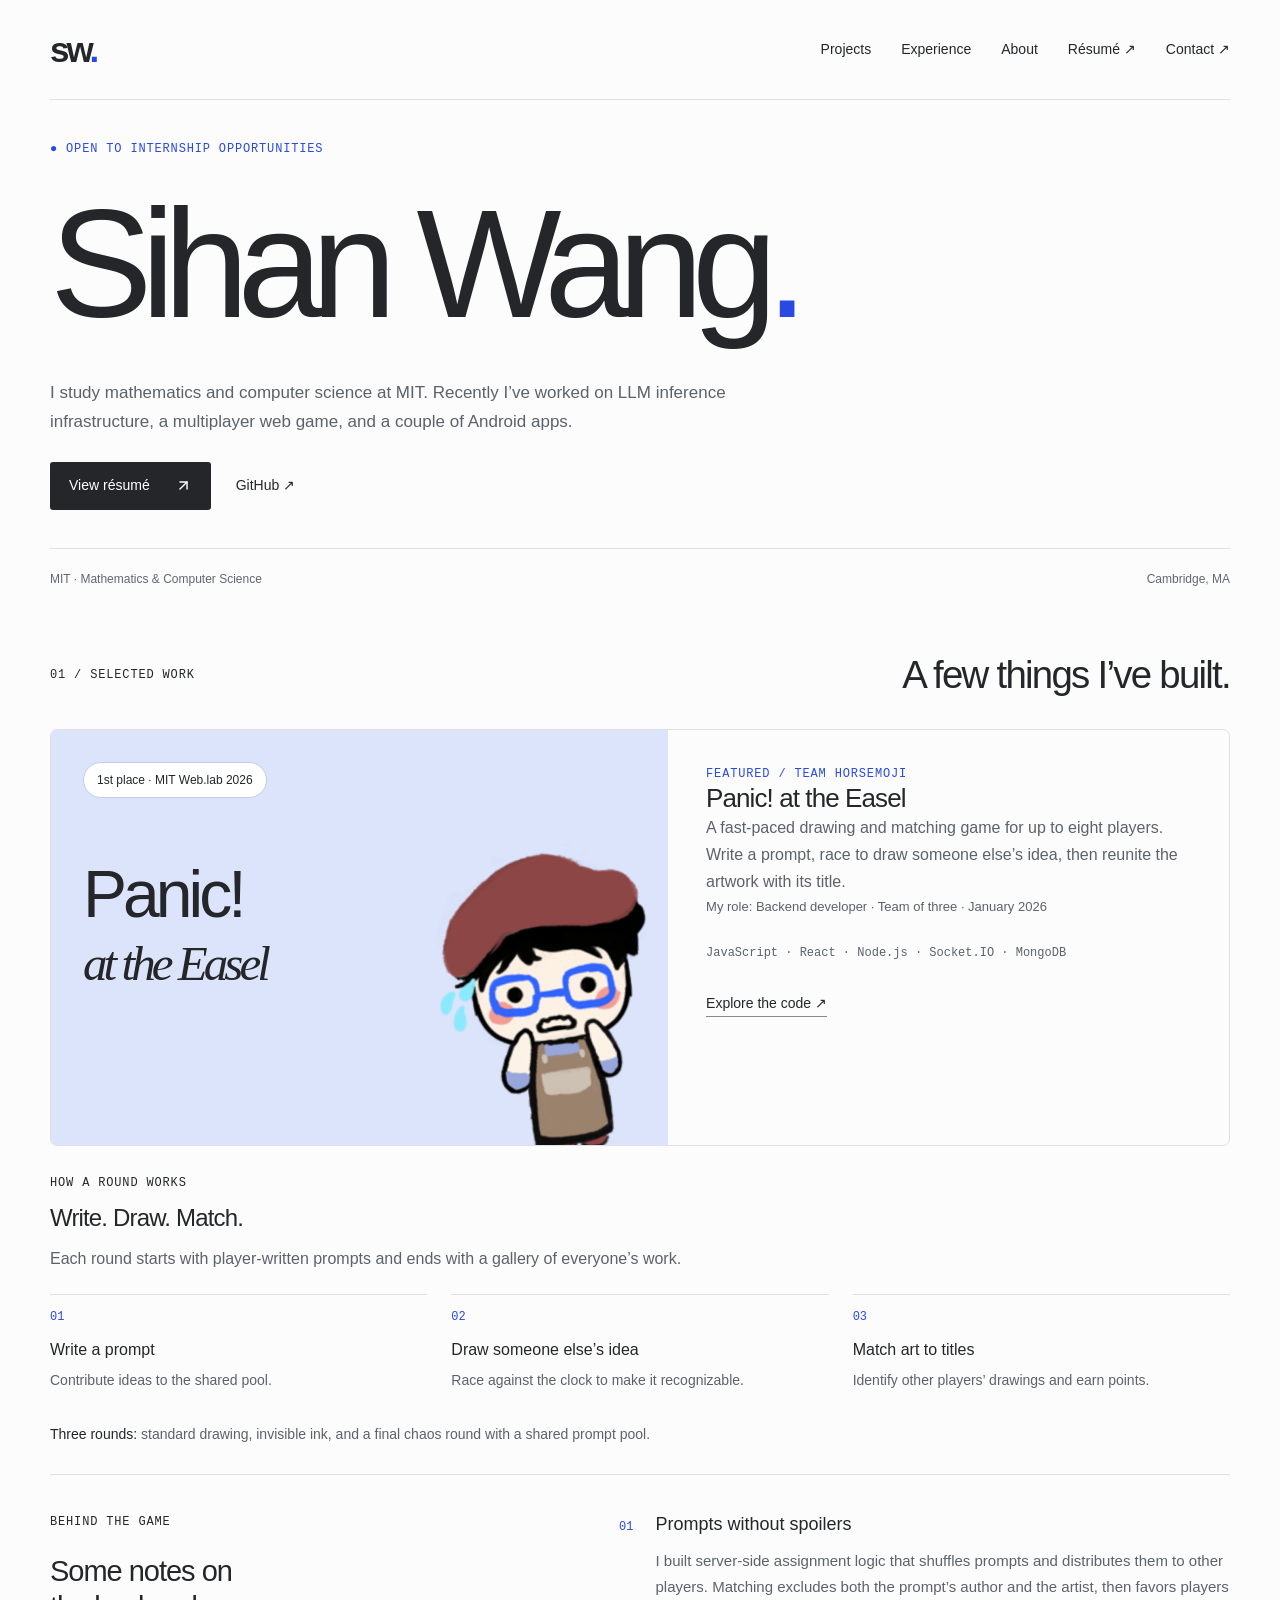
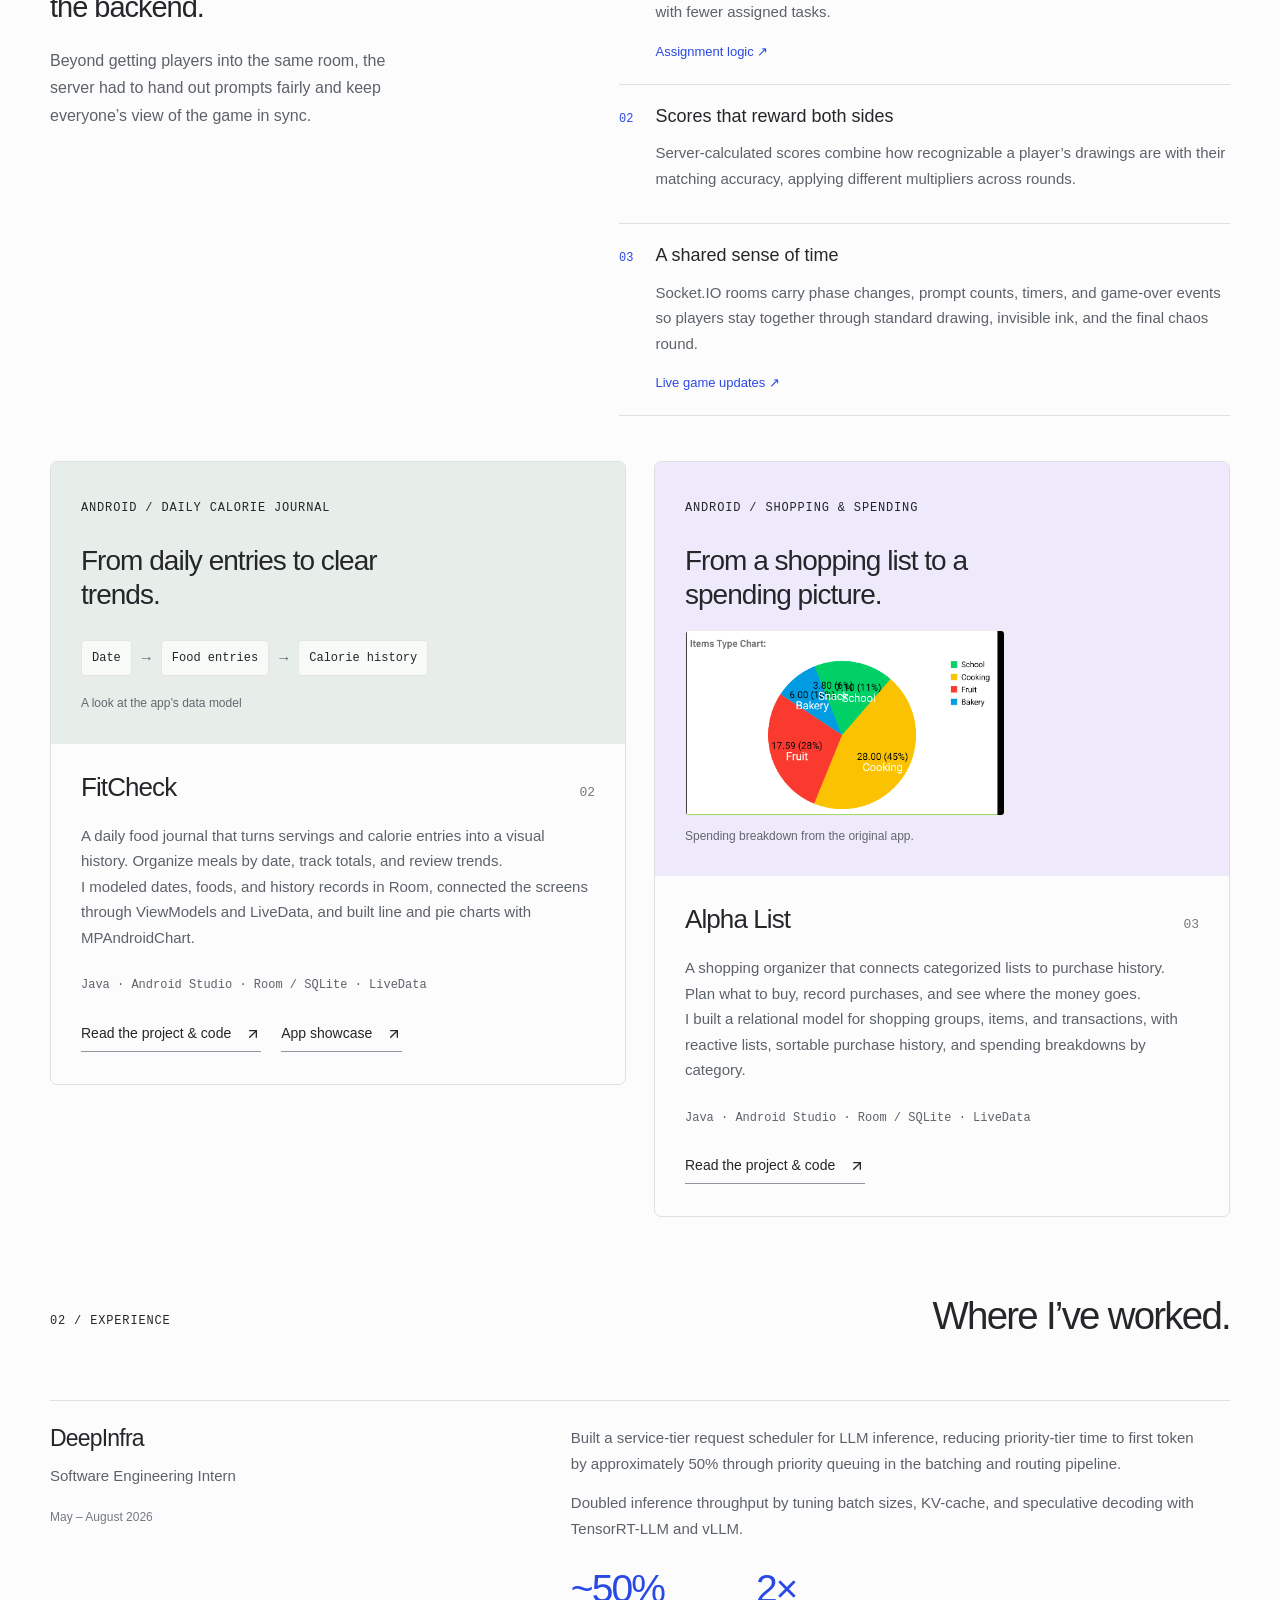
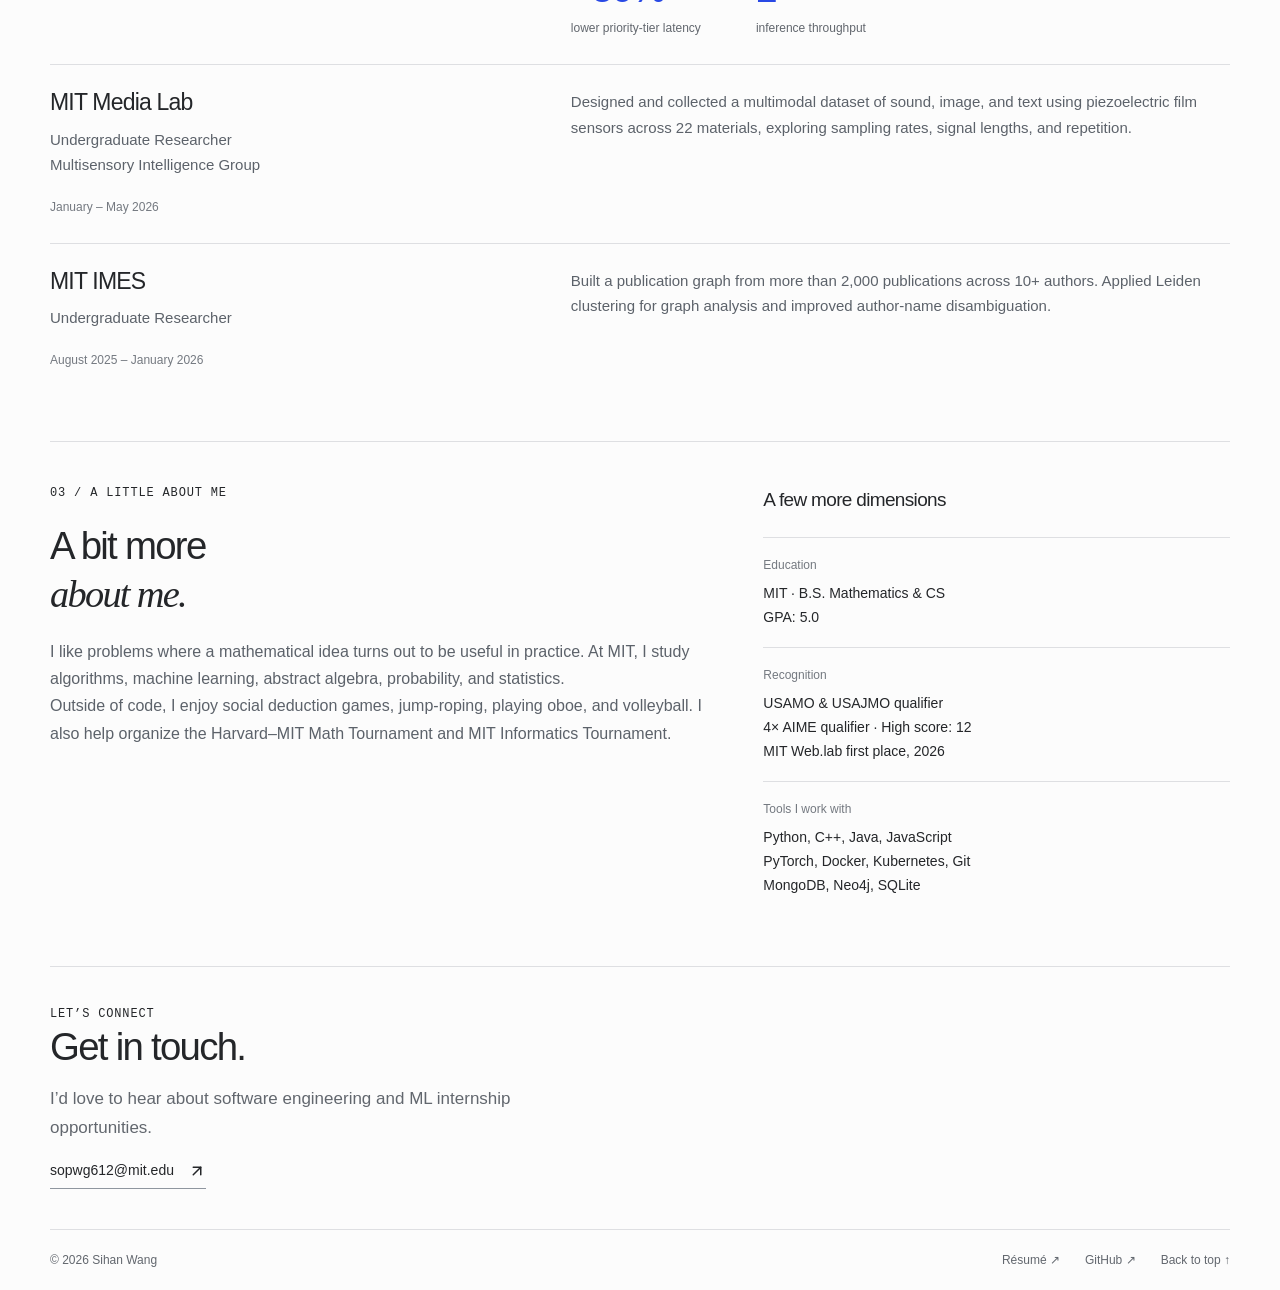
==== commit 6fe7de05: "Remove homepage subtitle" ====
--- a/index.html
+++ b/index.html
@@ -1,2 +1,2 @@
-<!DOCTYPE html><html lang="en"><head><meta charSet="utf-8"/><meta name="viewport" content="width=device-width, initial-scale=1"/><link rel="preload" href="/projects/easel-character.png" as="image"/><link rel="stylesheet" href="/_next/static/css/index.Csg6VVES.css" data-rsc-css-href="/_next/static/css/index.Csg6VVES.css" data-precedence="vite-rsc/importer-resources"/><link rel="modulepreload" fetchPriority="low" href="/_next/static/chunks/index-CjvDrlR1.js"/><script src="/_next/static/chunks/rolldown-runtime-C60lm6uB.js" type="module" async=""></script><script src="/_next/static/chunks/framework-D_rUT4EX.js" type="module" async=""></script><link rel="modulepreload" href="/_next/static/chunks/layout-segment-context-BUccXSd0.js" crossorigin=""/><link rel="modulepreload" href="/_next/static/chunks/Icon-BFIcK819.js" crossorigin=""/><title>Sihan Wang | Software Engineering Portfolio</title><meta name="description" content="Sihan Wang, an MIT mathematics and computer science student. Projects and experience in LLM inference infrastructure, multiplayer web games, and Android apps."/><meta property="og:title" content="Sihan Wang | Software Engineering Portfolio"/><meta property="og:description" content="Math, computer science, and the things I build with them. Projects and experience."/><meta property="og:url" content="https://sophiawang85.github.io/"/><meta property="og:type" content="website"/><meta name="twitter:card" content="summary"/><meta name="twitter:title" content="Sihan Wang | Software Engineering Portfolio"/><meta name="twitter:description" content="Math, computer science, and the things I build with them. Projects and experience."/><link rel="icon" href="/favicon.svg"/><link rel="canonical" href="https://sophiawang85.github.io/"/><script>Object.assign(((self[Symbol.for("vinext.navigationRuntime")]??={bootstrap:{routeManifest:null},functions:{}}).bootstrap.rsc??={rsc:[]}),{params:{},nav:{"pathname":"/","searchParams":[]}})</script><link rel="modulepreload" href="/_next/static/chunks/index-CjvDrlR1.js" />
-</head><body><a class="skip-link" href="#main">Skip to content</a><header class="shell"><a class="logo" href="#" aria-label="Sihan Wang home">sw<span>.</span></a><nav aria-label="Main navigation"><a href="#projects">Projects</a><a href="#experience">Experience</a><a href="#about">About</a><a href="/Sihan-Wang-Resume.pdf" target="_blank" rel="noreferrer">Résumé ↗</a><a href="mailto:sopwg612@mit.edu">Contact ↗</a></nav></header><main class="shell" id="main"><section class="hero" aria-label="Introduction"><p class="eyebrow">● OPEN TO INTERNSHIP OPPORTUNITIES</p><h1>Sihan Wang<span>.</span></h1><div class="intro"><h2>Math, computer science,<br/><em>and the things I build with them.</em></h2><div><p>I study mathematics and computer science at MIT. Recently I’ve worked on LLM inference infrastructure, a multiplayer web game, and a couple of Android apps.</p><a class="button" href="/Sihan-Wang-Resume.pdf" target="_blank" rel="noreferrer">View résumé <svg xmlns="http://www.w3.org/2000/svg" width="17" height="17" viewBox="0 0 24 24" fill="none" stroke="currentColor" stroke-width="2" stroke-linecap="round" stroke-linejoin="round" class="lucide lucide-arrow-up-right" aria-hidden="true"><path d="M7 7h10v10"></path><path d="M7 17 17 7"></path></svg></a><a class="github" href="https://github.com/sophiawang85" target="_blank" rel="noreferrer">GitHub ↗</a></div></div><div class="meta"><span>MIT · Mathematics &amp; Computer Science</span><span>Cambridge, MA</span></div></section><section id="projects"><div class="heading"><p class="eyebrow">01 / SELECTED WORK</p><h2>A few things I’ve built.</h2></div><article class="featured"><div class="art"><span class="award">1st place · MIT Web.lab 2026</span><h3>Panic!<br/><em>at the Easel</em></h3><img src="/projects/easel-character.png" alt="The game&#x27;s illustrated museum curator, panicking in a beret and blue glasses" width="1206" height="1682"/></div><div class="copy"><p class="eyebrow">FEATURED / TEAM HORSEMOJI</p><h3>Panic! at the Easel</h3><p>A fast-paced drawing and matching game for up to eight players. Write a prompt, race to draw someone else’s idea, then reunite the artwork with its title.</p><p class="role">My role: Backend developer · Team of three · January 2026</p><div class="tags">JavaScript · React · Node.js · Socket.IO · MongoDB</div><a href="https://github.com/weblab-class/thehorseemoji" target="_blank" rel="noreferrer">Explore the code ↗</a></div></article><div class="gameplay-overview"><div><p class="eyebrow">HOW A ROUND WORKS</p><h3>Write. Draw. Match.</h3><p>Each round starts with player-written prompts and ends with a gallery of everyone’s work.</p></div><ol class="gameplay-steps"><li><strong>Write a prompt</strong><span>Contribute ideas to the shared pool.</span></li><li><strong>Draw someone else’s idea</strong><span>Race against the clock to make it recognizable.</span></li><li><strong>Match art to titles</strong><span>Identify other players’ drawings and earn points.</span></li></ol><p class="round-note"><strong>Three rounds:</strong> standard drawing, invisible ink, and a final chaos round with a shared prompt pool.</p></div><div class="case-study"><div class="case-heading"><p class="eyebrow">BEHIND THE GAME</p><h3>Some notes on<br/>the backend.</h3><p>Beyond getting players into the same room, the server had to hand out prompts fairly and keep everyone’s view of the game in sync.</p></div><div class="engineering-points"><div><span>01</span><div><h4>Prompts without spoilers</h4><p>I built server-side assignment logic that shuffles prompts and distributes them to other players. Matching excludes both the prompt’s author and the artist, then favors players with fewer assigned tasks.</p><a href="https://github.com/weblab-class/thehorseemoji/blob/main/server/api.js" target="_blank" rel="noreferrer">Assignment logic ↗</a></div></div><div><span>02</span><div><h4>Scores that reward both sides</h4><p>Server-calculated scores combine how recognizable a player’s drawings are with their matching accuracy, applying different multipliers across rounds.</p></div></div><div><span>03</span><div><h4>A shared sense of time</h4><p>Socket.IO rooms carry phase changes, prompt counts, timers, and game-over events so players stay together through standard drawing, invisible ink, and the final chaos round.</p><a href="https://github.com/weblab-class/thehorseemoji/blob/main/server/server-socket.js" target="_blank" rel="noreferrer">Live game updates ↗</a></div></div></div></div><div class="android-grid"><article class="android-project"><div class="data-preview fitcheck"><span class="eyebrow">ANDROID / DAILY CALORIE JOURNAL</span><h3>From daily entries to clear trends.</h3><div class="entity-flow" aria-label="FitCheck data model"><div><span>Date</span><span class="flow-arrow" aria-hidden="true">→</span></div><div><span>Food entries</span><span class="flow-arrow" aria-hidden="true">→</span></div><div><span>Calorie history</span></div></div><span class="preview-caption">A look at the app’s data model</span></div><div class="android-copy"><div class="project-title"><h3>FitCheck</h3><span>02</span></div><p>A daily food journal that turns servings and calorie entries into a visual history. Organize meals by date, track totals, and review trends.</p><p>I modeled dates, foods, and history records in Room, connected the screens through ViewModels and LiveData, and built line and pie charts with MPAndroidChart.</p><div class="tags">Java · Android Studio · Room / SQLite · LiveData</div><div class="project-actions"><a class="text-link" href="https://github.com/sophiawang85/FitCheck-Android-Studio-App" target="_blank" rel="noreferrer">Read the project &amp; code <svg xmlns="http://www.w3.org/2000/svg" width="16" height="16" viewBox="0 0 24 24" fill="none" stroke="currentColor" stroke-width="2" stroke-linecap="round" stroke-linejoin="round" class="lucide lucide-arrow-up-right" aria-hidden="true"><path d="M7 7h10v10"></path><path d="M7 17 17 7"></path></svg></a><a class="text-link" href="https://drive.google.com/file/d/19OEEOyiVielvLd2YAioemkrn-Qtz13oA/view" target="_blank" rel="noreferrer">App showcase <svg xmlns="http://www.w3.org/2000/svg" width="16" height="16" viewBox="0 0 24 24" fill="none" stroke="currentColor" stroke-width="2" stroke-linecap="round" stroke-linejoin="round" class="lucide lucide-arrow-up-right" aria-hidden="true"><path d="M7 7h10v10"></path><path d="M7 17 17 7"></path></svg></a></div></div></article><article class="android-project"><div class="data-preview alphalist"><span class="eyebrow">ANDROID / SHOPPING &amp; SPENDING</span><h3>From a shopping list to a spending picture.</h3><figure class="app-screenshot"><img src="/projects/alpha-list-spending.png" width="484" height="280" alt="Alpha List spending chart showing the share of purchases in school, cooking, fruit, snacks, and bakery categories" loading="lazy"/><figcaption>Spending breakdown from the original app.</figcaption></figure></div><div class="android-copy"><div class="project-title"><h3>Alpha List</h3><span>03</span></div><p>A shopping organizer that connects categorized lists to purchase history. Plan what to buy, record purchases, and see where the money goes.</p><p>I built a relational model for shopping groups, items, and transactions, with reactive lists, sortable purchase history, and spending breakdowns by category.</p><div class="tags">Java · Android Studio · Room / SQLite · LiveData</div><div class="project-actions"><a class="text-link" href="https://github.com/sophiawang85/Alpha-List-Android-Studio-App" target="_blank" rel="noreferrer">Read the project &amp; code <svg xmlns="http://www.w3.org/2000/svg" width="16" height="16" viewBox="0 0 24 24" fill="none" stroke="currentColor" stroke-width="2" stroke-linecap="round" stroke-linejoin="round" class="lucide lucide-arrow-up-right" aria-hidden="true"><path d="M7 7h10v10"></path><path d="M7 17 17 7"></path></svg></a></div></div></article></div></section><section class="experience" id="experience"><div class="heading"><p class="eyebrow">02 / EXPERIENCE</p><h2>Where I’ve worked.</h2></div><div class="job"><div><h3>DeepInfra</h3><p>Software Engineering Intern</p><span class="date">May – August 2026</span></div><div><p>Built a service-tier request scheduler for LLM inference, reducing priority-tier time to first token by approximately 50% through priority queuing in the batching and routing pipeline.</p><p>Doubled inference throughput by tuning batch sizes, KV-cache, and speculative decoding with TensorRT-LLM and vLLM.</p><div class="metrics"><div><strong>~50%</strong><span>lower priority-tier latency</span></div><div><strong>2×</strong><span>inference throughput</span></div></div></div></div><div class="job"><div><h3>MIT Media Lab</h3><p>Undergraduate Researcher<br/>Multisensory Intelligence Group</p><span class="date">January – May 2026</span></div><div><p>Designed and collected a multimodal dataset of sound, image, and text using piezoelectric film sensors across 22 materials, exploring sampling rates, signal lengths, and repetition.</p></div></div><div class="job"><div><h3>MIT IMES</h3><p>Undergraduate Researcher</p><span class="date">August 2025 – January 2026</span></div><div><p>Built a publication graph from more than 2,000 publications across 10+ authors. Applied Leiden clustering for graph analysis and improved author-name disambiguation.</p></div></div></section><section class="about" id="about"><div><p class="eyebrow">03 / A LITTLE ABOUT ME</p><h2>A bit more<br/><em>about me.</em></h2><p>I like problems where a mathematical idea turns out to be useful in practice. At MIT, I study algorithms, machine learning, abstract algebra, probability, and statistics.</p><p>Outside of code, I enjoy social deduction games, jump-roping, playing oboe, and volleyball. I also help organize the Harvard–MIT Math Tournament and MIT Informatics Tournament.</p></div><div class="background"><h3>A few more dimensions</h3><dl><div><dt>Education</dt><dd>MIT · B.S. Mathematics &amp; CS<br/>GPA: 5.0</dd></div><div><dt>Recognition</dt><dd>USAMO &amp; USAJMO qualifier<br/>4× AIME qualifier · High score: 12<br/>MIT Web.lab first place, 2026</dd></div><div><dt>Tools I work with</dt><dd>Python, C++, Java, JavaScript<br/>PyTorch, Docker, Kubernetes, Git<br/>MongoDB, Neo4j, SQLite</dd></div></dl></div></section><footer><p class="eyebrow">LET’S CONNECT</p><h2>Get in touch.</h2><p class="footer-intro">I’d love to hear about software engineering and ML internship opportunities.</p><a class="text-link" href="mailto:sopwg612@mit.edu">sopwg612@mit.edu <svg xmlns="http://www.w3.org/2000/svg" width="18" height="18" viewBox="0 0 24 24" fill="none" stroke="currentColor" stroke-width="2" stroke-linecap="round" stroke-linejoin="round" class="lucide lucide-arrow-up-right" aria-hidden="true"><path d="M7 7h10v10"></path><path d="M7 17 17 7"></path></svg></a><div class="footer-bottom"><span>© 2026 Sihan Wang</span><a href="/Sihan-Wang-Resume.pdf" target="_blank" rel="noreferrer">Résumé ↗</a><a href="https://github.com/sophiawang85" target="_blank" rel="noreferrer">GitHub ↗</a><a href="#">Back to top ↑</a></div></footer></main><script type="module" src="/_next/static/chunks/index-CjvDrlR1.js" id="_R_" async=""></script><script>((self[Symbol.for("vinext.navigationRuntime")]??={bootstrap:{routeManifest:null},functions:{}}).bootstrap.rsc??={rsc:[]}).rsc.push("0:{\"page:/\":\"$L1\",\"layout:/\":\"$L2\",\"route:/\":\"$L3\",\"__route\":\"route:/\",\"__interceptionContext\":null,\"__layoutIds\":[\"layout:/\"],\"__rootLayout\":\"/\",\"__bfcacheSegmentIdentities\":{\"layout:/\":\"[\\\"layout\\\",\\\"layout:/\\\",\\\"root-boundary:/\\\",\\\"\\\"]\",\"page:/\":\"[\\\"page\\\",\\\"page:/\\\",\\\"root-boundary:/\\\",\\\"\\\"]\"},\"__srcPage\":[\"page\"],\"__layoutFlags\":{\"layout:/\":\"s\"},\"__artifactCompatibility\":{\"schemaVersion\":1,\"graphVersion\":\"app-route-graph:1177fd80f83fa7b0\",\"deploymentVersion\":\"cffacb96-225e-415a-a42f-6ed875c79846\",\"appElementsSchemaVersion\":1,\"rscPayloadSchemaVersion\":1,\"rootBoundaryId\":\"/\",\"renderEpoch\":null}}\n")</script><script>((self[Symbol.for("vinext.navigationRuntime")]??={bootstrap:{routeManifest:null},functions:{}}).bootstrap.rsc??={rsc:[]}).rsc.push("4:I[\"8c0f216c4604\",[],\"Children\",1]\n")</script><script>((self[Symbol.for("vinext.navigationRuntime")]??={bootstrap:{routeManifest:null},functions:{}}).bootstrap.rsc??={rsc:[]}).rsc.push("5:I[\"593f344dc510\",[],\"GlobalErrorBoundary\",1]\n")</script><script>((self[Symbol.for("vinext.navigationRuntime")]??={bootstrap:{routeManifest:null},functions:{}}).bootstrap.rsc??={rsc:[]}).rsc.push("6:I[\"0b874ad30386\",[],\"default\",1]\n")</script><script>((self[Symbol.for("vinext.navigationRuntime")]??={bootstrap:{routeManifest:null},functions:{}}).bootstrap.rsc??={rsc:[]}).rsc.push("7:I[\"593f344dc510\",[],\"ErrorBoundary\",1]\n")</script><script>((self[Symbol.for("vinext.navigationRuntime")]??={bootstrap:{routeManifest:null},functions:{}}).bootstrap.rsc??={rsc:[]}).rsc.push("8:I[\"15c18cfaeeff\",[],\"LayoutSegmentProvider\",1]\n")</script><script>((self[Symbol.for("vinext.navigationRuntime")]??={bootstrap:{routeManifest:null},functions:{}}).bootstrap.rsc??={rsc:[]}).rsc.push("9:I[\"8c0f216c4604\",[],\"Slot\",1]\n")</script><script>((self[Symbol.for("vinext.navigationRuntime")]??={bootstrap:{routeManifest:null},functions:{}}).bootstrap.rsc??={rsc:[]}).rsc.push("a:I[\"593f344dc510\",[],\"NotFoundBoundary\",1]\n")</script><script>((self[Symbol.for("vinext.navigationRuntime")]??={bootstrap:{routeManifest:null},functions:{}}).bootstrap.rsc??={rsc:[]}).rsc.push("b:I[\"9276801271d6\",[],\"AppRouterScrollTarget\",1]\n")</script><script>((self[Symbol.for("vinext.navigationRuntime")]??={bootstrap:{routeManifest:null},functions:{}}).bootstrap.rsc??={rsc:[]}).rsc.push("c:I[\"593f344dc510\",[],\"RedirectBoundary\",1]\n")</script><script>((self[Symbol.for("vinext.navigationRuntime")]??={bootstrap:{routeManifest:null},functions:{}}).bootstrap.rsc??={rsc:[]}).rsc.push(":HL[\"/_next/static/css/index.Csg6VVES.css\",\"style\"     ]\n")</script><script>((self[Symbol.for("vinext.navigationRuntime")]??={bootstrap:{routeManifest:null},functions:{}}).bootstrap.rsc??={rsc:[]}).rsc.push("2:[[[\"$\",\"link\",\"css:/_next/static/css/index.Csg6VVES.css\",{\"rel\":\"stylesheet\",\"precedence\":\"vite-rsc/importer-resources\",\"href\":\"/_next/static/css/index.Csg6VVES.css\",\"data-rsc-css-href\":\"/_next/static/css/index.Csg6VVES.css\"}],\"$undefined\"],[\"$\",\"html\",null,{\"lang\":\"en\",\"children\":[\"$\",\"body\",null,{\"children\":[\"$\",\"$L4\",null,{}]}]}]]\n")</script><script>((self[Symbol.for("vinext.navigationRuntime")]??={bootstrap:{routeManifest:null},functions:{}}).bootstrap.rsc??={rsc:[]}).rsc.push("3:[[[\"$\",\"meta\",null,{\"charSet\":\"utf-8\"}],[[\"$\",\"title\",\"0\",{\"children\":\"Sihan Wang | Software Engineering Portfolio\"}],[\"$\",\"meta\",\"1\",{\"name\":\"description\",\"content\":\"Sihan Wang, an MIT mathematics and computer science student. Projects and experience in LLM inference infrastructure, multiplayer web games, and Android apps.\"}],[\"$\",\"meta\",\"2\",{\"property\":\"og:title\",\"content\":\"Sihan Wang | Software Engineering Portfolio\"}],[\"$\",\"meta\",\"3\",{\"property\":\"og:description\",\"content\":\"Math, computer science, and the things I build with them. Projects and experience.\"}],[\"$\",\"meta\",\"4\",{\"property\":\"og:url\",\"content\":\"https://sophiawang85.github.io/\"}],[\"$\",\"meta\",\"5\",{\"property\":\"og:type\",\"content\":\"website\"}],[\"$\",\"meta\",\"6\",{\"name\":\"twitter:card\",\"content\":\"summary\"}],[\"$\",\"meta\",\"7\",{\"name\":\"twitter:title\",\"content\":\"Sihan Wang | Software Engineering Portfolio\"}],[\"$\",\"meta\",\"8\",{\"name\":\"twitter:description\",\"content\":\"Math, computer science, and the things I build with them. Projects and experience.\"}],[\"$\",\"link\",\"9\",{\"data-vinext-streamed-icon\":\"$undefined\",\"rel\":\"icon\",\"href\":\"/favicon.svg\",\"type\":\"$undefined\",\"sizes\":\"$undefined\",\"color\":\"$undefined\",\"media\":\"$undefined\",\"fetchPriority\":\"$undefined\"}],[\"$\",\"link\",\"10\",{\"rel\":\"canonical\",\"href\":\"https://sophiawang85.github.io/\"}]],[[\"$\",\"meta\",\"0\",{\"name\":\"viewport\",\"content\":\"width=device-width, initial-scale=1\"}]]],[\"$\",\"$L5\",null,{\"fallback\":\"$6\",\"children\":[\"$\",\"$L7\",null,{\"fallback\":\"$6\",\"children\":[\"$\",\"$L8\",null,{\"providerId\":\"layout:/\",\"segmentMap\":{\"children\":[]},\"children\":[\"$\",\"$L9\",null,{\"id\":\"layout:/\",\"parallelSlots\":\"$undefined\",\"children\":[\"$\",\"$La\",null,{\"resetKey\":\"\",\"fallback\":[[\"$\",\"title\",null,{\"children\":\"404: This page could not be found.\"}],[\"$\",\"div\",null,{\"style\":{\"fontFamily\":\"system-ui,\\\"Segoe UI\\\",Roboto,Helvetica,Arial,sans-serif,\\\"Apple Color Emoji\\\",\\\"Segoe UI Emoji\\\"\",\"height\":\"100vh\",\"textAlign\":\"center\",\"display\":\"flex\",\"flexDirection\":\"column\",\"alignItems\":\"center\",\"justifyContent\":\"center\"},\"children\":[\"$\",\"div\",null,{\"children\":[[\"$\",\"style\",null,{\"dangerouslySetInnerHTML\":{\"__html\":\"body{color:#000;background:#fff;margin:0}.next-error-h1{border-right:1px solid rgba(0,0,0,.3)}@media (prefers-color-scheme:dark){body{color:#fff;background:#000}.next-error-h1{border-right:1px solid rgba(255,255,255,.3)}}\"}}],[\"$\",\"h1\",null,{\"className\":\"next-error-h1\",\"style\":{\"display\":\"inline-block\",\"margin\":\"0 20px 0 0\",\"padding\":\"0 23px 0 0\",\"fontSize\":24,\"fontWeight\":500,\"verticalAlign\":\"top\",\"lineHeight\":\"49px\"},\"children\":404}],[\"$\",\"div\",null,{\"style\":{\"display\":\"inline-block\"},\"children\":[\"$\",\"h2\",null,{\"style\":{\"fontSize\":14,\"fontWeight\":400,\"lineHeight\":\"49px\",\"margin\":0},\"children\":\"This page could not be found.\"}]}]]}]}]],\"children\":[\"$\",\"$Lb\",null,{\"children\":[\"$\",\"$Lc\",null,{\"children\":[[\"$\",\"$L8\",null,{\"providerId\":\"page:/\",\"segmentMap\":{\"children\":[\"__PAGE__\"]},\"children\":[\"$\",\"$L9\",null,{\"id\":\"page:/\"}]}],null]}]}]}]}]}]}]}],null,null]\n")</script><script>((self[Symbol.for("vinext.navigationRuntime")]??={bootstrap:{routeManifest:null},functions:{}}).bootstrap.rsc??={rsc:[]}).rsc.push("d:I[\"339f946bc456\",[],\"default\",1]\n")</script><script>((self[Symbol.for("vinext.navigationRuntime")]??={bootstrap:{routeManifest:null},functions:{}}).bootstrap.rsc??={rsc:[]}).rsc.push(":HL[\"/projects/easel-character.png\",\"image\"]\n")</script><script>((self[Symbol.for("vinext.navigationRuntime")]??={bootstrap:{routeManifest:null},functions:{}}).bootstrap.rsc??={rsc:[]}).rsc.push("1:[[\"$\",\"a\",null,{\"className\":\"skip-link\",\"href\":\"#main\",\"children\":\"Skip to content\"}],[\"$\",\"header\",null,{\"className\":\"shell\",\"children\":[[\"$\",\"a\",null,{\"className\":\"logo\",\"href\":\"#\",\"aria-label\":\"Sihan Wang home\",\"children\":[\"sw\",[\"$\",\"span\",null,{\"children\":\".\"}]]}],[\"$\",\"nav\",null,{\"aria-label\":\"Main navigation\",\"children\":[[\"$\",\"a\",null,{\"href\":\"#projects\",\"children\":\"Projects\"}],[\"$\",\"a\",null,{\"href\":\"#experience\",\"children\":\"Experience\"}],[\"$\",\"a\",null,{\"href\":\"#about\",\"children\":\"About\"}],[\"$\",\"a\",null,{\"href\":\"/Sihan-Wang-Resume.pdf\",\"target\":\"_blank\",\"rel\":\"noreferrer\",\"children\":\"Résumé ↗\"}],[\"$\",\"a\",null,{\"href\":\"mailto:sopwg612@mit.edu\",\"children\":\"Contact ↗\"}]]}]]}],[\"$\",\"main\",null,{\"className\":\"shell\",\"id\":\"main\",\"children\":[[\"$\",\"section\",null,{\"className\":\"hero\",\"aria-label\":\"Introduction\",\"children\":[[\"$\",\"p\",null,{\"className\":\"eyebrow\",\"children\":\"● OPEN TO INTERNSHIP OPPORTUNITIES\"}],[\"$\",\"h1\",null,{\"children\":[\"Sihan Wang\",[\"$\",\"span\",null,{\"children\":\".\"}]]}],[\"$\",\"div\",null,{\"className\":\"intro\",\"children\":[[\"$\",\"h2\",null,{\"children\":[\"Math, computer science,\",[\"$\",\"br\",null,{}],[\"$\",\"em\",null,{\"children\":\"and the things I build with them.\"}]]}],[\"$\",\"div\",null,{\"children\":[[\"$\",\"p\",null,{\"children\":\"I study mathematics and computer science at MIT. Recently I’ve worked on LLM inference infrastructure, a multiplayer web game, and a couple of Android apps.\"}],[\"$\",\"a\",null,{\"className\":\"button\",\"href\":\"/Sihan-Wang-Resume.pdf\",\"target\":\"_blank\",\"rel\":\"noreferrer\",\"children\":[\"View résumé \",[\"$\",\"$Ld\",null,{\"ref\":\"$undefined\",\"iconNode\":[[\"path\",{\"d\":\"M7 7h10v10\",\"key\":\"1tivn9\"}],[\"path\",{\"d\":\"M7 17 17 7\",\"key\":\"1vkiza\"}]],\"className\":\"lucide-arrow-up-right\",\"size\":17}]]}],[\"$\",\"a\",null,{\"className\":\"github\",\"href\":\"https://github.com/sophiawang85\",\"target\":\"_blank\",\"rel\":\"noreferrer\",\"children\":\"GitHub ↗\"}]]}]]}],[\"$\",\"div\",null,{\"className\":\"meta\",\"children\":[[\"$\",\"span\",null,{\"children\":\"MIT · Mathematics \u0026 Computer Science\"}],[\"$\",\"span\",null,{\"children\":\"Cambridge, MA\"}]]}]]}],[\"$\",\"section\",null,{\"id\":\"projects\",\"children\":[[\"$\",\"div\",null,{\"className\":\"heading\",\"children\":[[\"$\",\"p\",null,{\"className\":\"eyebrow\",\"children\":\"01 / SELECTED WORK\"}],[\"$\",\"h2\",null,{\"children\":\"A few things I’ve built.\"}]]}],[\"$\",\"article\",null,{\"className\":\"featured\",\"children\":[[\"$\",\"div\",null,{\"className\":\"art\",\"children\":[[\"$\",\"span\",null,{\"className\":\"award\",\"children\":\"1st place · MIT Web.lab 2026\"}],[\"$\",\"h3\",null,{\"children\":[\"Panic!\",[\"$\",\"br\",null,{}],[\"$\",\"em\",null,{\"children\":\"at the Easel\"}]]}],[\"$\",\"img\",null,{\"src\":\"/projects/easel-character.png\",\"alt\":\"The game's illustrated museum curator, panicking in a beret and blue glasses\",\"width\":\"1206\",\"height\":\"1682\"}]]}],[\"$\",\"div\",null,{\"className\":\"copy\",\"children\":[[\"$\",\"p\",null,{\"className\":\"eyebrow\",\"children\":\"FEATURED / TEAM HORSEMOJI\"}],[\"$\",\"h3\",null,{\"children\":\"Panic! at the Easel\"}],[\"$\",\"p\",null,{\"children\":\"A fast-paced drawing and matching game for up to eight players. Write a prompt, race to draw someone else’s idea, then reunite the artwork with its title.\"}],[\"$\",\"p\",null,{\"className\":\"role\",\"children\":\"My role: Backend developer · Team of three · January 2026\"}],[\"$\",\"div\",null,{\"className\":\"tags\",\"children\":\"JavaScript · React · Node.js · Socket.IO · MongoDB\"}],[\"$\",\"a\",null,{\"href\":\"https://github.com/weblab-class/thehorseemoji\",\"target\":\"_blank\",\"rel\":\"noreferrer\",\"children\":\"Explore the code ↗\"}]]}]]}],[\"$\",\"div\",null,{\"className\":\"gameplay-overview\",\"children\":[[\"$\",\"div\",null,{\"children\":[[\"$\",\"p\",null,{\"className\":\"eyebrow\",\"children\":\"HOW A ROUND WORKS\"}],[\"$\",\"h3\",null,{\"children\":\"Write. Draw. Match.\"}],[\"$\",\"p\",null,{\"children\":\"Each round starts with player-written prompts and ends with a gallery of everyone’s work.\"}]]}],[\"$\",\"ol\",null,{\"className\":\"gameplay-steps\",\"children\":[[\"$\",\"li\",null,{\"children\":[[\"$\",\"strong\",null,{\"children\":\"Write a prompt\"}],[\"$\",\"span\",null,{\"children\":\"Contribute ideas to the shared pool.\"}]]}],[\"$\",\"li\",null,{\"children\":[[\"$\",\"strong\",null,{\"children\":\"Draw someone else’s idea\"}],[\"$\",\"span\",null,{\"children\":\"Race against the clock to make it recognizable.\"}]]}],[\"$\",\"li\",null,{\"children\":[[\"$\",\"strong\",null,{\"children\":\"Match art to titles\"}],[\"$\",\"span\",null,{\"children\":\"Identify other players’ drawings and earn points.\"}]]}]]}],[\"$\",\"p\",null,{\"className\":\"round-note\",\"children\":[[\"$\",\"strong\",null,{\"children\":\"Three rounds:\"}],\" standard drawing, invisible ink, and a final chaos round with a shared prompt pool.\"]}]]}],[\"$\",\"div\",null,{\"className\":\"case-study\",\"children\":[[\"$\",\"div\",null,{\"className\":\"case-heading\",\"children\":[\"$Le\",\"$Lf\",\"$L10\"]}],\"$L11\"]}],\"$L12\"]}],\"$L13\",\"$L14\",\"$L15\"]}]]\n")</script><script>((self[Symbol.for("vinext.navigationRuntime")]??={bootstrap:{routeManifest:null},functions:{}}).bootstrap.rsc??={rsc:[]}).rsc.push("e:[\"$\",\"p\",null,{\"className\":\"eyebrow\",\"children\":\"BEHIND THE GAME\"}]\n")</script><script>((self[Symbol.for("vinext.navigationRuntime")]??={bootstrap:{routeManifest:null},functions:{}}).bootstrap.rsc??={rsc:[]}).rsc.push("f:[\"$\",\"h3\",null,{\"children\":[\"Some notes on\",[\"$\",\"br\",null,{}],\"the backend.\"]}]\n")</script><script>((self[Symbol.for("vinext.navigationRuntime")]??={bootstrap:{routeManifest:null},functions:{}}).bootstrap.rsc??={rsc:[]}).rsc.push("10:[\"$\",\"p\",null,{\"children\":\"Beyond getting players into the same room, the server had to hand out prompts fairly and keep everyone’s view of the game in sync.\"}]\n")</script><script>((self[Symbol.for("vinext.navigationRuntime")]??={bootstrap:{routeManifest:null},functions:{}}).bootstrap.rsc??={rsc:[]}).rsc.push("11:[\"$\",\"div\",null,{\"className\":\"engineering-points\",\"children\":[[\"$\",\"div\",null,{\"children\":[[\"$\",\"span\",null,{\"children\":\"01\"}],[\"$\",\"div\",null,{\"children\":[[\"$\",\"h4\",null,{\"children\":\"Prompts without spoilers\"}],[\"$\",\"p\",null,{\"children\":\"I built server-side assignment logic that shuffles prompts and distributes them to other players. Matching excludes both the prompt’s author and the artist, then favors players with fewer assigned tasks.\"}],[\"$\",\"a\",null,{\"href\":\"https://github.com/weblab-class/thehorseemoji/blob/main/server/api.js\",\"target\":\"_blank\",\"rel\":\"noreferrer\",\"children\":\"Assignment logic ↗\"}]]}]]}],[\"$\",\"div\",null,{\"children\":[[\"$\",\"span\",null,{\"children\":\"02\"}],[\"$\",\"div\",null,{\"children\":[[\"$\",\"h4\",null,{\"children\":\"Scores that reward both sides\"}],[\"$\",\"p\",null,{\"children\":\"Server-calculated scores combine how recognizable a player’s drawings are with their matching accuracy, applying different multipliers across rounds.\"}]]}]]}],[\"$\",\"div\",null,{\"children\":[[\"$\",\"span\",null,{\"children\":\"03\"}],[\"$\",\"div\",null,{\"children\":[[\"$\",\"h4\",null,{\"children\":\"A shared sense of time\"}],[\"$\",\"p\",null,{\"children\":\"Socket.IO rooms carry phase changes, prompt counts, timers, and game-over events so players stay together through standard drawing, invisible ink, and the final chaos round.\"}],[\"$\",\"a\",null,{\"href\":\"https://github.com/weblab-class/thehorseemoji/blob/main/server/server-socket.js\",\"target\":\"_blank\",\"rel\":\"noreferrer\",\"children\":\"Live game updates ↗\"}]]}]]}]]}]\n")</script><script>((self[Symbol.for("vinext.navigationRuntime")]??={bootstrap:{routeManifest:null},functions:{}}).bootstrap.rsc??={rsc:[]}).rsc.push("12:[\"$\",\"div\",null,{\"className\":\"android-grid\",\"children\":[[\"$\",\"article\",\"FitCheck\",{\"className\":\"android-project\",\"children\":[[\"$\",\"div\",null,{\"className\":\"data-preview fitcheck\",\"children\":[[\"$\",\"span\",null,{\"className\":\"eyebrow\",\"children\":\"ANDROID / DAILY CALORIE JOURNAL\"}],[\"$\",\"h3\",null,{\"children\":\"From daily entries to clear trends.\"}],[[\"$\",\"div\",null,{\"className\":\"entity-flow\",\"aria-label\":\"FitCheck data model\",\"children\":[[\"$\",\"div\",\"Date\",{\"children\":[[\"$\",\"span\",null,{\"children\":\"Date\"}],[\"$\",\"span\",null,{\"className\":\"flow-arrow\",\"aria-hidden\":\"true\",\"children\":\"→\"}]]}],[\"$\",\"div\",\"Food entries\",{\"children\":[[\"$\",\"span\",null,{\"children\":\"Food entries\"}],[\"$\",\"span\",null,{\"className\":\"flow-arrow\",\"aria-hidden\":\"true\",\"children\":\"→\"}]]}],[\"$\",\"div\",\"Calorie history\",{\"children\":[[\"$\",\"span\",null,{\"children\":\"Calorie history\"}],false]}]]}],[\"$\",\"span\",null,{\"className\":\"preview-caption\",\"children\":\"A look at the app’s data model\"}]]]}],[\"$\",\"div\",null,{\"className\":\"android-copy\",\"children\":[[\"$\",\"div\",null,{\"className\":\"project-title\",\"children\":[[\"$\",\"h3\",null,{\"children\":\"FitCheck\"}],[\"$\",\"span\",null,{\"children\":\"02\"}]]}],[\"$\",\"p\",null,{\"children\":\"A daily food journal that turns servings and calorie entries into a visual history. Organize meals by date, track totals, and review trends.\"}],[\"$\",\"p\",null,{\"children\":\"I modeled dates, foods, and history records in Room, connected the screens through ViewModels and LiveData, and built line and pie charts with MPAndroidChart.\"}],[\"$\",\"div\",null,{\"className\":\"tags\",\"children\":\"Java · Android Studio · Room / SQLite · LiveData\"}],[\"$\",\"div\",null,{\"className\":\"project-actions\",\"children\":[[\"$\",\"a\",null,{\"className\":\"text-link\",\"href\":\"https://github.com/sophiawang85/FitCheck-Android-Studio-App\",\"target\":\"_blank\",\"rel\":\"noreferrer\",\"children\":[\"Read the project \u0026 code \",[\"$\",\"$Ld\",null,{\"ref\":\"$undefined\",\"iconNode\":\"$1:2:props:children:0:props:children:2:props:children:1:props:children:1:props:children:1:props:iconNode\",\"className\":\"lucide-arrow-up-right\",\"size\":16}]]}],[\"$\",\"a\",null,{\"className\":\"text-link\",\"href\":\"https://drive.google.com/file/d/19OEEOyiVielvLd2YAioemkrn-Qtz13oA/view\",\"target\":\"_blank\",\"rel\":\"noreferrer\",\"children\":[\"App showcase \",[\"$\",\"$Ld\",null,{\"ref\":\"$undefined\",\"iconNode\":\"$1:2:props:children:0:props:children:2:props:children:1:props:children:1:props:children:1:props:iconNode\",\"className\":\"lucide-arrow-up-right\",\"size\":16}]]}]]}]]}]]}],[\"$\",\"article\",\"Alpha List\",{\"className\":\"android-project\",\"children\":[[\"$\",\"div\",null,{\"className\":\"data-preview alphalist\",\"children\":[[\"$\",\"span\",null,{\"className\":\"eyebrow\",\"children\":\"ANDROID / SHOPPING \u0026 SPENDING\"}],[\"$\",\"h3\",null,{\"children\":\"From a shopping list to a spending picture.\"}],[\"$\",\"figure\",null,{\"className\":\"app-screenshot\",\"children\":[[\"$\",\"img\",null,{\"src\":\"/projects/alpha-list-spending.png\",\"width\":\"484\",\"height\":\"280\",\"alt\":\"Alpha List spending chart showing the share of purchases in school, cooking, fruit, snacks, and bakery categories\",\"loading\":\"lazy\"}],[\"$\",\"figcaption\",null,{\"children\":\"Spending breakdown from the original app.\"}]]}]]}],[\"$\",\"div\",null,{\"className\":\"android-copy\",\"children\":[[\"$\",\"div\",null,{\"className\":\"project-title\",\"children\":[[\"$\",\"h3\",null,{\"children\":\"Alpha List\"}],[\"$\",\"span\",null,{\"children\":\"03\"}]]}],[\"$\",\"p\",null,{\"children\":\"A shopping organizer that connects categorized lists to purchase history. Plan what to buy, record purchases, and see where the money goes.\"}],[\"$\",\"p\",null,{\"children\":\"I built a relational model for shopping groups, items, and transactions, with reactive lists, sortable purchase history, and spending breakdowns by category.\"}],[\"$\",\"div\",null,{\"className\":\"tags\",\"children\":\"Java · Android Studio · Room / SQLite · LiveData\"}],[\"$\",\"div\",null,{\"className\":\"project-actions\",\"children\":[[\"$\",\"a\",null,{\"className\":\"text-link\",\"href\":\"https://github.com/sophiawang85/Alpha-List-Android-Studio-App\",\"target\":\"_blank\",\"rel\":\"noreferrer\",\"children\":[\"Read the project \u0026 code \",[\"$\",\"$Ld\",null,{\"ref\":\"$undefined\",\"iconNode\":\"$1:2:props:children:0:props:children:2:props:children:1:props:children:1:props:children:1:props:iconNode\",\"className\":\"lucide-arrow-up-right\",\"size\":16}]]}],false]}]]}]]}]]}]\n")</script><script>((self[Symbol.for("vinext.navigationRuntime")]??={bootstrap:{routeManifest:null},functions:{}}).bootstrap.rsc??={rsc:[]}).rsc.push("13:[\"$\",\"section\",null,{\"className\":\"experience\",\"id\":\"experience\",\"children\":[[\"$\",\"div\",null,{\"className\":\"heading\",\"children\":[[\"$\",\"p\",null,{\"className\":\"eyebrow\",\"children\":\"02 / EXPERIENCE\"}],[\"$\",\"h2\",null,{\"children\":\"Where I’ve worked.\"}]]}],[\"$\",\"div\",null,{\"className\":\"job\",\"children\":[[\"$\",\"div\",null,{\"children\":[[\"$\",\"h3\",null,{\"children\":\"DeepInfra\"}],[\"$\",\"p\",null,{\"children\":\"Software Engineering Intern\"}],[\"$\",\"span\",null,{\"className\":\"date\",\"children\":\"May – August 2026\"}]]}],[\"$\",\"div\",null,{\"children\":[[\"$\",\"p\",null,{\"children\":\"Built a service-tier request scheduler for LLM inference, reducing priority-tier time to first token by approximately 50% through priority queuing in the batching and routing pipeline.\"}],[\"$\",\"p\",null,{\"children\":\"Doubled inference throughput by tuning batch sizes, KV-cache, and speculative decoding with TensorRT-LLM and vLLM.\"}],[\"$\",\"div\",null,{\"className\":\"metrics\",\"children\":[[\"$\",\"div\",null,{\"children\":[[\"$\",\"strong\",null,{\"children\":\"~50%\"}],[\"$\",\"span\",null,{\"children\":\"lower priority-tier latency\"}]]}],[\"$\",\"div\",null,{\"children\":[[\"$\",\"strong\",null,{\"children\":\"2×\"}],[\"$\",\"span\",null,{\"children\":\"inference throughput\"}]]}]]}]]}]]}],[\"$\",\"div\",null,{\"className\":\"job\",\"children\":[[\"$\",\"div\",null,{\"children\":[[\"$\",\"h3\",null,{\"children\":\"MIT Media Lab\"}],[\"$\",\"p\",null,{\"children\":[\"Undergraduate Researcher\",[\"$\",\"br\",null,{}],\"Multisensory Intelligence Group\"]}],[\"$\",\"span\",null,{\"className\":\"date\",\"children\":\"January – May 2026\"}]]}],[\"$\",\"div\",null,{\"children\":[\"$\",\"p\",null,{\"children\":\"Designed and collected a multimodal dataset of sound, image, and text using piezoelectric film sensors across 22 materials, exploring sampling rates, signal lengths, and repetition.\"}]}]]}],[\"$\",\"div\",null,{\"className\":\"job\",\"children\":[[\"$\",\"div\",null,{\"children\":[[\"$\",\"h3\",null,{\"children\":\"MIT IMES\"}],[\"$\",\"p\",null,{\"children\":\"Undergraduate Researcher\"}],[\"$\",\"span\",null,{\"className\":\"date\",\"children\":\"August 2025 – January 2026\"}]]}],[\"$\",\"div\",null,{\"children\":[\"$\",\"p\",null,{\"children\":\"Built a publication graph from more than 2,000 publications across 10+ authors. Applied Leiden clustering for graph analysis and improved author-name disambiguation.\"}]}]]}]]}]\n")</script><script>((self[Symbol.for("vinext.navigationRuntime")]??={bootstrap:{routeManifest:null},functions:{}}).bootstrap.rsc??={rsc:[]}).rsc.push("14:[\"$\",\"section\",null,{\"className\":\"about\",\"id\":\"about\",\"children\":[[\"$\",\"div\",null,{\"children\":[[\"$\",\"p\",null,{\"className\":\"eyebrow\",\"children\":\"03 / A LITTLE ABOUT ME\"}],[\"$\",\"h2\",null,{\"children\":[\"A bit more\",[\"$\",\"br\",null,{}],[\"$\",\"em\",null,{\"children\":\"about me.\"}]]}],[\"$\",\"p\",null,{\"children\":\"I like problems where a mathematical idea turns out to be useful in practice. At MIT, I study algorithms, machine learning, abstract algebra, probability, and statistics.\"}],[\"$\",\"p\",null,{\"children\":\"Outside of code, I enjoy social deduction games, jump-roping, playing oboe, and volleyball. I also help organize the Harvard–MIT Math Tournament and MIT Informatics Tournament.\"}]]}],[\"$\",\"div\",null,{\"className\":\"background\",\"children\":[[\"$\",\"h3\",null,{\"children\":\"A few more dimensions\"}],[\"$\",\"dl\",null,{\"children\":[[\"$\",\"div\",null,{\"children\":[[\"$\",\"dt\",null,{\"children\":\"Education\"}],[\"$\",\"dd\",null,{\"children\":[\"MIT · B.S. Mathematics \u0026 CS\",[\"$\",\"br\",null,{}],\"GPA: 5.0\"]}]]}],[\"$\",\"div\",null,{\"children\":[[\"$\",\"dt\",null,{\"children\":\"Recognition\"}],[\"$\",\"dd\",null,{\"children\":[\"USAMO \u0026 USAJMO qualifier\",[\"$\",\"br\",null,{}],\"4× AIME qualifier · High score: 12\",[\"$\",\"br\",null,{}],\"MIT Web.lab first place, 2026\"]}]]}],[\"$\",\"div\",null,{\"children\":[[\"$\",\"dt\",null,{\"children\":\"Tools I work with\"}],[\"$\",\"dd\",null,{\"children\":[\"Python, C++, Java, JavaScript\",[\"$\",\"br\",null,{}],\"PyTorch, Docker, Kubernetes, Git\",[\"$\",\"br\",null,{}],\"MongoDB, Neo4j, SQLite\"]}]]}]]}]]}]]}]\n")</script><script>((self[Symbol.for("vinext.navigationRuntime")]??={bootstrap:{routeManifest:null},functions:{}}).bootstrap.rsc??={rsc:[]}).rsc.push("15:[\"$\",\"footer\",null,{\"children\":[[\"$\",\"p\",null,{\"className\":\"eyebrow\",\"children\":\"LET’S CONNECT\"}],[\"$\",\"h2\",null,{\"children\":\"Get in touch.\"}],[\"$\",\"p\",null,{\"className\":\"footer-intro\",\"children\":\"I’d love to hear about software engineering and ML internship opportunities.\"}],[\"$\",\"a\",null,{\"className\":\"text-link\",\"href\":\"mailto:sopwg612@mit.edu\",\"children\":[\"sopwg612@mit.edu \",[\"$\",\"$Ld\",null,{\"ref\":\"$undefined\",\"iconNode\":\"$1:2:props:children:0:props:children:2:props:children:1:props:children:1:props:children:1:props:iconNode\",\"className\":\"lucide-arrow-up-right\",\"size\":18}]]}],[\"$\",\"div\",null,{\"className\":\"footer-bottom\",\"children\":[[\"$\",\"span\",null,{\"children\":\"© 2026 Sihan Wang\"}],[\"$\",\"a\",null,{\"href\":\"/Sihan-Wang-Resume.pdf\",\"target\":\"_blank\",\"rel\":\"noreferrer\",\"children\":\"Résumé ↗\"}],[\"$\",\"a\",null,{\"href\":\"https://github.com/sophiawang85\",\"target\":\"_blank\",\"rel\":\"noreferrer\",\"children\":\"GitHub ↗\"}],[\"$\",\"a\",null,{\"href\":\"#\",\"children\":\"Back to top ↑\"}]]}]]}]\n")</script><script>Object.assign(((self[Symbol.for("vinext.navigationRuntime")]??={bootstrap:{routeManifest:null},functions:{}}).bootstrap.rsc??={rsc:[]}),{"initialCacheKind":"static"});((self[Symbol.for("vinext.navigationRuntime")]??={bootstrap:{routeManifest:null},functions:{}}).bootstrap.rsc??={rsc:[]}).done=true</script></body></html>+<!DOCTYPE html><html lang="en"><head><meta charSet="utf-8"/><meta name="viewport" content="width=device-width, initial-scale=1"/><link rel="preload" href="/projects/easel-character.png" as="image"/><link rel="stylesheet" href="/_next/static/css/index.CZrBmzyj.css" data-rsc-css-href="/_next/static/css/index.CZrBmzyj.css" data-precedence="vite-rsc/importer-resources"/><link rel="modulepreload" fetchPriority="low" href="/_next/static/chunks/index-BfbWZXqE.js"/><script src="/_next/static/chunks/rolldown-runtime-C60lm6uB.js" type="module" async=""></script><script src="/_next/static/chunks/framework-D_rUT4EX.js" type="module" async=""></script><link rel="modulepreload" href="/_next/static/chunks/layout-segment-context-lLz0stB3.js" crossorigin=""/><link rel="modulepreload" href="/_next/static/chunks/Icon-BFIcK819.js" crossorigin=""/><title>Sihan Wang | Software Engineering Portfolio</title><meta name="description" content="Sihan Wang, an MIT mathematics and computer science student. Projects and experience in LLM inference infrastructure, multiplayer web games, and Android apps."/><meta property="og:title" content="Sihan Wang | Software Engineering Portfolio"/><meta property="og:description" content="Projects and experience in ML infrastructure, multiplayer games, and Android development."/><meta property="og:url" content="https://sophiawang85.github.io/"/><meta property="og:type" content="website"/><meta name="twitter:card" content="summary"/><meta name="twitter:title" content="Sihan Wang | Software Engineering Portfolio"/><meta name="twitter:description" content="Projects and experience in ML infrastructure, multiplayer games, and Android development."/><link rel="icon" href="/favicon.svg"/><link rel="canonical" href="https://sophiawang85.github.io/"/><script>Object.assign(((self[Symbol.for("vinext.navigationRuntime")]??={bootstrap:{routeManifest:null},functions:{}}).bootstrap.rsc??={rsc:[]}),{params:{},nav:{"pathname":"/","searchParams":[]}})</script><link rel="modulepreload" href="/_next/static/chunks/index-BfbWZXqE.js" />
+</head><body><a class="skip-link" href="#main">Skip to content</a><header class="shell"><a class="logo" href="#" aria-label="Sihan Wang home">sw<span>.</span></a><nav aria-label="Main navigation"><a href="#projects">Projects</a><a href="#experience">Experience</a><a href="#about">About</a><a href="/Sihan-Wang-Resume.pdf" target="_blank" rel="noreferrer">Résumé ↗</a><a href="mailto:sopwg612@mit.edu">Contact ↗</a></nav></header><main class="shell" id="main"><section class="hero" aria-label="Introduction"><p class="eyebrow">● OPEN TO INTERNSHIP OPPORTUNITIES</p><h1>Sihan Wang<span>.</span></h1><div class="intro"><div><p>I study mathematics and computer science at MIT. Recently I’ve worked on LLM inference infrastructure, a multiplayer web game, and a couple of Android apps.</p><a class="button" href="/Sihan-Wang-Resume.pdf" target="_blank" rel="noreferrer">View résumé <svg xmlns="http://www.w3.org/2000/svg" width="17" height="17" viewBox="0 0 24 24" fill="none" stroke="currentColor" stroke-width="2" stroke-linecap="round" stroke-linejoin="round" class="lucide lucide-arrow-up-right" aria-hidden="true"><path d="M7 7h10v10"></path><path d="M7 17 17 7"></path></svg></a><a class="github" href="https://github.com/sophiawang85" target="_blank" rel="noreferrer">GitHub ↗</a></div></div><div class="meta"><span>MIT · Mathematics &amp; Computer Science</span><span>Cambridge, MA</span></div></section><section id="projects"><div class="heading"><p class="eyebrow">01 / SELECTED WORK</p><h2>A few things I’ve built.</h2></div><article class="featured"><div class="art"><span class="award">1st place · MIT Web.lab 2026</span><h3>Panic!<br/><em>at the Easel</em></h3><img src="/projects/easel-character.png" alt="The game&#x27;s illustrated museum curator, panicking in a beret and blue glasses" width="1206" height="1682"/></div><div class="copy"><p class="eyebrow">FEATURED / TEAM HORSEMOJI</p><h3>Panic! at the Easel</h3><p>A fast-paced drawing and matching game for up to eight players. Write a prompt, race to draw someone else’s idea, then reunite the artwork with its title.</p><p class="role">My role: Backend developer · Team of three · January 2026</p><div class="tags">JavaScript · React · Node.js · Socket.IO · MongoDB</div><a href="https://github.com/weblab-class/thehorseemoji" target="_blank" rel="noreferrer">Explore the code ↗</a></div></article><div class="gameplay-overview"><div><p class="eyebrow">HOW A ROUND WORKS</p><h3>Write. Draw. Match.</h3><p>Each round starts with player-written prompts and ends with a gallery of everyone’s work.</p></div><ol class="gameplay-steps"><li><strong>Write a prompt</strong><span>Contribute ideas to the shared pool.</span></li><li><strong>Draw someone else’s idea</strong><span>Race against the clock to make it recognizable.</span></li><li><strong>Match art to titles</strong><span>Identify other players’ drawings and earn points.</span></li></ol><p class="round-note"><strong>Three rounds:</strong> standard drawing, invisible ink, and a final chaos round with a shared prompt pool.</p></div><div class="case-study"><div class="case-heading"><p class="eyebrow">BEHIND THE GAME</p><h3>Some notes on<br/>the backend.</h3><p>Beyond getting players into the same room, the server had to hand out prompts fairly and keep everyone’s view of the game in sync.</p></div><div class="engineering-points"><div><span>01</span><div><h4>Prompts without spoilers</h4><p>I built server-side assignment logic that shuffles prompts and distributes them to other players. Matching excludes both the prompt’s author and the artist, then favors players with fewer assigned tasks.</p><a href="https://github.com/weblab-class/thehorseemoji/blob/main/server/api.js" target="_blank" rel="noreferrer">Assignment logic ↗</a></div></div><div><span>02</span><div><h4>Scores that reward both sides</h4><p>Server-calculated scores combine how recognizable a player’s drawings are with their matching accuracy, applying different multipliers across rounds.</p></div></div><div><span>03</span><div><h4>A shared sense of time</h4><p>Socket.IO rooms carry phase changes, prompt counts, timers, and game-over events so players stay together through standard drawing, invisible ink, and the final chaos round.</p><a href="https://github.com/weblab-class/thehorseemoji/blob/main/server/server-socket.js" target="_blank" rel="noreferrer">Live game updates ↗</a></div></div></div></div><div class="android-grid"><article class="android-project"><div class="data-preview fitcheck"><span class="eyebrow">ANDROID / DAILY CALORIE JOURNAL</span><h3>From daily entries to clear trends.</h3><div class="entity-flow" aria-label="FitCheck data model"><div><span>Date</span><span class="flow-arrow" aria-hidden="true">→</span></div><div><span>Food entries</span><span class="flow-arrow" aria-hidden="true">→</span></div><div><span>Calorie history</span></div></div><span class="preview-caption">A look at the app’s data model</span></div><div class="android-copy"><div class="project-title"><h3>FitCheck</h3><span>02</span></div><p>A daily food journal that turns servings and calorie entries into a visual history. Organize meals by date, track totals, and review trends.</p><p>I modeled dates, foods, and history records in Room, connected the screens through ViewModels and LiveData, and built line and pie charts with MPAndroidChart.</p><div class="tags">Java · Android Studio · Room / SQLite · LiveData</div><div class="project-actions"><a class="text-link" href="https://github.com/sophiawang85/FitCheck-Android-Studio-App" target="_blank" rel="noreferrer">Read the project &amp; code <svg xmlns="http://www.w3.org/2000/svg" width="16" height="16" viewBox="0 0 24 24" fill="none" stroke="currentColor" stroke-width="2" stroke-linecap="round" stroke-linejoin="round" class="lucide lucide-arrow-up-right" aria-hidden="true"><path d="M7 7h10v10"></path><path d="M7 17 17 7"></path></svg></a><a class="text-link" href="https://drive.google.com/file/d/19OEEOyiVielvLd2YAioemkrn-Qtz13oA/view" target="_blank" rel="noreferrer">App showcase <svg xmlns="http://www.w3.org/2000/svg" width="16" height="16" viewBox="0 0 24 24" fill="none" stroke="currentColor" stroke-width="2" stroke-linecap="round" stroke-linejoin="round" class="lucide lucide-arrow-up-right" aria-hidden="true"><path d="M7 7h10v10"></path><path d="M7 17 17 7"></path></svg></a></div></div></article><article class="android-project"><div class="data-preview alphalist"><span class="eyebrow">ANDROID / SHOPPING &amp; SPENDING</span><h3>From a shopping list to a spending picture.</h3><figure class="app-screenshot"><img src="/projects/alpha-list-spending.png" width="484" height="280" alt="Alpha List spending chart showing the share of purchases in school, cooking, fruit, snacks, and bakery categories" loading="lazy"/><figcaption>Spending breakdown from the original app.</figcaption></figure></div><div class="android-copy"><div class="project-title"><h3>Alpha List</h3><span>03</span></div><p>A shopping organizer that connects categorized lists to purchase history. Plan what to buy, record purchases, and see where the money goes.</p><p>I built a relational model for shopping groups, items, and transactions, with reactive lists, sortable purchase history, and spending breakdowns by category.</p><div class="tags">Java · Android Studio · Room / SQLite · LiveData</div><div class="project-actions"><a class="text-link" href="https://github.com/sophiawang85/Alpha-List-Android-Studio-App" target="_blank" rel="noreferrer">Read the project &amp; code <svg xmlns="http://www.w3.org/2000/svg" width="16" height="16" viewBox="0 0 24 24" fill="none" stroke="currentColor" stroke-width="2" stroke-linecap="round" stroke-linejoin="round" class="lucide lucide-arrow-up-right" aria-hidden="true"><path d="M7 7h10v10"></path><path d="M7 17 17 7"></path></svg></a></div></div></article></div></section><section class="experience" id="experience"><div class="heading"><p class="eyebrow">02 / EXPERIENCE</p><h2>Where I’ve worked.</h2></div><div class="job"><div><h3>DeepInfra</h3><p>Software Engineering Intern</p><span class="date">May – August 2026</span></div><div><p>Built a service-tier request scheduler for LLM inference, reducing priority-tier time to first token by approximately 50% through priority queuing in the batching and routing pipeline.</p><p>Doubled inference throughput by tuning batch sizes, KV-cache, and speculative decoding with TensorRT-LLM and vLLM.</p><div class="metrics"><div><strong>~50%</strong><span>lower priority-tier latency</span></div><div><strong>2×</strong><span>inference throughput</span></div></div></div></div><div class="job"><div><h3>MIT Media Lab</h3><p>Undergraduate Researcher<br/>Multisensory Intelligence Group</p><span class="date">January – May 2026</span></div><div><p>Designed and collected a multimodal dataset of sound, image, and text using piezoelectric film sensors across 22 materials, exploring sampling rates, signal lengths, and repetition.</p></div></div><div class="job"><div><h3>MIT IMES</h3><p>Undergraduate Researcher</p><span class="date">August 2025 – January 2026</span></div><div><p>Built a publication graph from more than 2,000 publications across 10+ authors. Applied Leiden clustering for graph analysis and improved author-name disambiguation.</p></div></div></section><section class="about" id="about"><div><p class="eyebrow">03 / A LITTLE ABOUT ME</p><h2>A bit more<br/><em>about me.</em></h2><p>I like problems where a mathematical idea turns out to be useful in practice. At MIT, I study algorithms, machine learning, abstract algebra, probability, and statistics.</p><p>Outside of code, I enjoy social deduction games, jump-roping, playing oboe, and volleyball. I also help organize the Harvard–MIT Math Tournament and MIT Informatics Tournament.</p></div><div class="background"><h3>A few more dimensions</h3><dl><div><dt>Education</dt><dd>MIT · B.S. Mathematics &amp; CS<br/>GPA: 5.0</dd></div><div><dt>Recognition</dt><dd>USAMO &amp; USAJMO qualifier<br/>4× AIME qualifier · High score: 12<br/>MIT Web.lab first place, 2026</dd></div><div><dt>Tools I work with</dt><dd>Python, C++, Java, JavaScript<br/>PyTorch, Docker, Kubernetes, Git<br/>MongoDB, Neo4j, SQLite</dd></div></dl></div></section><footer><p class="eyebrow">LET’S CONNECT</p><h2>Get in touch.</h2><p class="footer-intro">I’d love to hear about software engineering and ML internship opportunities.</p><a class="text-link" href="mailto:sopwg612@mit.edu">sopwg612@mit.edu <svg xmlns="http://www.w3.org/2000/svg" width="18" height="18" viewBox="0 0 24 24" fill="none" stroke="currentColor" stroke-width="2" stroke-linecap="round" stroke-linejoin="round" class="lucide lucide-arrow-up-right" aria-hidden="true"><path d="M7 7h10v10"></path><path d="M7 17 17 7"></path></svg></a><div class="footer-bottom"><span>© 2026 Sihan Wang</span><a href="/Sihan-Wang-Resume.pdf" target="_blank" rel="noreferrer">Résumé ↗</a><a href="https://github.com/sophiawang85" target="_blank" rel="noreferrer">GitHub ↗</a><a href="#">Back to top ↑</a></div></footer></main><script type="module" src="/_next/static/chunks/index-BfbWZXqE.js" id="_R_" async=""></script><script>((self[Symbol.for("vinext.navigationRuntime")]??={bootstrap:{routeManifest:null},functions:{}}).bootstrap.rsc??={rsc:[]}).rsc.push("0:{\"page:/\":\"$L1\",\"layout:/\":\"$L2\",\"route:/\":\"$L3\",\"__route\":\"route:/\",\"__interceptionContext\":null,\"__layoutIds\":[\"layout:/\"],\"__rootLayout\":\"/\",\"__bfcacheSegmentIdentities\":{\"layout:/\":\"[\\\"layout\\\",\\\"layout:/\\\",\\\"root-boundary:/\\\",\\\"\\\"]\",\"page:/\":\"[\\\"page\\\",\\\"page:/\\\",\\\"root-boundary:/\\\",\\\"\\\"]\"},\"__srcPage\":[\"page\"],\"__layoutFlags\":{\"layout:/\":\"s\"},\"__artifactCompatibility\":{\"schemaVersion\":1,\"graphVersion\":\"app-route-graph:1177fd80f83fa7b0\",\"deploymentVersion\":\"2d9d8fdd-7dd9-4535-bed4-9c13e58e532b\",\"appElementsSchemaVersion\":1,\"rscPayloadSchemaVersion\":1,\"rootBoundaryId\":\"/\",\"renderEpoch\":null}}\n")</script><script>((self[Symbol.for("vinext.navigationRuntime")]??={bootstrap:{routeManifest:null},functions:{}}).bootstrap.rsc??={rsc:[]}).rsc.push("4:I[\"8c0f216c4604\",[],\"Children\",1]\n")</script><script>((self[Symbol.for("vinext.navigationRuntime")]??={bootstrap:{routeManifest:null},functions:{}}).bootstrap.rsc??={rsc:[]}).rsc.push("5:I[\"593f344dc510\",[],\"GlobalErrorBoundary\",1]\n")</script><script>((self[Symbol.for("vinext.navigationRuntime")]??={bootstrap:{routeManifest:null},functions:{}}).bootstrap.rsc??={rsc:[]}).rsc.push("6:I[\"0b874ad30386\",[],\"default\",1]\n")</script><script>((self[Symbol.for("vinext.navigationRuntime")]??={bootstrap:{routeManifest:null},functions:{}}).bootstrap.rsc??={rsc:[]}).rsc.push("7:I[\"593f344dc510\",[],\"ErrorBoundary\",1]\n")</script><script>((self[Symbol.for("vinext.navigationRuntime")]??={bootstrap:{routeManifest:null},functions:{}}).bootstrap.rsc??={rsc:[]}).rsc.push("8:I[\"15c18cfaeeff\",[],\"LayoutSegmentProvider\",1]\n")</script><script>((self[Symbol.for("vinext.navigationRuntime")]??={bootstrap:{routeManifest:null},functions:{}}).bootstrap.rsc??={rsc:[]}).rsc.push("9:I[\"8c0f216c4604\",[],\"Slot\",1]\n")</script><script>((self[Symbol.for("vinext.navigationRuntime")]??={bootstrap:{routeManifest:null},functions:{}}).bootstrap.rsc??={rsc:[]}).rsc.push("a:I[\"593f344dc510\",[],\"NotFoundBoundary\",1]\n")</script><script>((self[Symbol.for("vinext.navigationRuntime")]??={bootstrap:{routeManifest:null},functions:{}}).bootstrap.rsc??={rsc:[]}).rsc.push("b:I[\"9276801271d6\",[],\"AppRouterScrollTarget\",1]\n")</script><script>((self[Symbol.for("vinext.navigationRuntime")]??={bootstrap:{routeManifest:null},functions:{}}).bootstrap.rsc??={rsc:[]}).rsc.push("c:I[\"593f344dc510\",[],\"RedirectBoundary\",1]\n")</script><script>((self[Symbol.for("vinext.navigationRuntime")]??={bootstrap:{routeManifest:null},functions:{}}).bootstrap.rsc??={rsc:[]}).rsc.push(":HL[\"/_next/static/css/index.CZrBmzyj.css\",\"style\"     ]\n")</script><script>((self[Symbol.for("vinext.navigationRuntime")]??={bootstrap:{routeManifest:null},functions:{}}).bootstrap.rsc??={rsc:[]}).rsc.push("2:[[[\"$\",\"link\",\"css:/_next/static/css/index.CZrBmzyj.css\",{\"rel\":\"stylesheet\",\"precedence\":\"vite-rsc/importer-resources\",\"href\":\"/_next/static/css/index.CZrBmzyj.css\",\"data-rsc-css-href\":\"/_next/static/css/index.CZrBmzyj.css\"}],\"$undefined\"],[\"$\",\"html\",null,{\"lang\":\"en\",\"children\":[\"$\",\"body\",null,{\"children\":[\"$\",\"$L4\",null,{}]}]}]]\n")</script><script>((self[Symbol.for("vinext.navigationRuntime")]??={bootstrap:{routeManifest:null},functions:{}}).bootstrap.rsc??={rsc:[]}).rsc.push("3:[[[\"$\",\"meta\",null,{\"charSet\":\"utf-8\"}],[[\"$\",\"title\",\"0\",{\"children\":\"Sihan Wang | Software Engineering Portfolio\"}],[\"$\",\"meta\",\"1\",{\"name\":\"description\",\"content\":\"Sihan Wang, an MIT mathematics and computer science student. Projects and experience in LLM inference infrastructure, multiplayer web games, and Android apps.\"}],[\"$\",\"meta\",\"2\",{\"property\":\"og:title\",\"content\":\"Sihan Wang | Software Engineering Portfolio\"}],[\"$\",\"meta\",\"3\",{\"property\":\"og:description\",\"content\":\"Projects and experience in ML infrastructure, multiplayer games, and Android development.\"}],[\"$\",\"meta\",\"4\",{\"property\":\"og:url\",\"content\":\"https://sophiawang85.github.io/\"}],[\"$\",\"meta\",\"5\",{\"property\":\"og:type\",\"content\":\"website\"}],[\"$\",\"meta\",\"6\",{\"name\":\"twitter:card\",\"content\":\"summary\"}],[\"$\",\"meta\",\"7\",{\"name\":\"twitter:title\",\"content\":\"Sihan Wang | Software Engineering Portfolio\"}],[\"$\",\"meta\",\"8\",{\"name\":\"twitter:description\",\"content\":\"Projects and experience in ML infrastructure, multiplayer games, and Android development.\"}],[\"$\",\"link\",\"9\",{\"data-vinext-streamed-icon\":\"$undefined\",\"rel\":\"icon\",\"href\":\"/favicon.svg\",\"type\":\"$undefined\",\"sizes\":\"$undefined\",\"color\":\"$undefined\",\"media\":\"$undefined\",\"fetchPriority\":\"$undefined\"}],[\"$\",\"link\",\"10\",{\"rel\":\"canonical\",\"href\":\"https://sophiawang85.github.io/\"}]],[[\"$\",\"meta\",\"0\",{\"name\":\"viewport\",\"content\":\"width=device-width, initial-scale=1\"}]]],[\"$\",\"$L5\",null,{\"fallback\":\"$6\",\"children\":[\"$\",\"$L7\",null,{\"fallback\":\"$6\",\"children\":[\"$\",\"$L8\",null,{\"providerId\":\"layout:/\",\"segmentMap\":{\"children\":[]},\"children\":[\"$\",\"$L9\",null,{\"id\":\"layout:/\",\"parallelSlots\":\"$undefined\",\"children\":[\"$\",\"$La\",null,{\"resetKey\":\"\",\"fallback\":[[\"$\",\"title\",null,{\"children\":\"404: This page could not be found.\"}],[\"$\",\"div\",null,{\"style\":{\"fontFamily\":\"system-ui,\\\"Segoe UI\\\",Roboto,Helvetica,Arial,sans-serif,\\\"Apple Color Emoji\\\",\\\"Segoe UI Emoji\\\"\",\"height\":\"100vh\",\"textAlign\":\"center\",\"display\":\"flex\",\"flexDirection\":\"column\",\"alignItems\":\"center\",\"justifyContent\":\"center\"},\"children\":[\"$\",\"div\",null,{\"children\":[[\"$\",\"style\",null,{\"dangerouslySetInnerHTML\":{\"__html\":\"body{color:#000;background:#fff;margin:0}.next-error-h1{border-right:1px solid rgba(0,0,0,.3)}@media (prefers-color-scheme:dark){body{color:#fff;background:#000}.next-error-h1{border-right:1px solid rgba(255,255,255,.3)}}\"}}],[\"$\",\"h1\",null,{\"className\":\"next-error-h1\",\"style\":{\"display\":\"inline-block\",\"margin\":\"0 20px 0 0\",\"padding\":\"0 23px 0 0\",\"fontSize\":24,\"fontWeight\":500,\"verticalAlign\":\"top\",\"lineHeight\":\"49px\"},\"children\":404}],[\"$\",\"div\",null,{\"style\":{\"display\":\"inline-block\"},\"children\":[\"$\",\"h2\",null,{\"style\":{\"fontSize\":14,\"fontWeight\":400,\"lineHeight\":\"49px\",\"margin\":0},\"children\":\"This page could not be found.\"}]}]]}]}]],\"children\":[\"$\",\"$Lb\",null,{\"children\":[\"$\",\"$Lc\",null,{\"children\":[[\"$\",\"$L8\",null,{\"providerId\":\"page:/\",\"segmentMap\":{\"children\":[\"__PAGE__\"]},\"children\":[\"$\",\"$L9\",null,{\"id\":\"page:/\"}]}],null]}]}]}]}]}]}]}],null,null]\n")</script><script>((self[Symbol.for("vinext.navigationRuntime")]??={bootstrap:{routeManifest:null},functions:{}}).bootstrap.rsc??={rsc:[]}).rsc.push("d:I[\"339f946bc456\",[],\"default\",1]\n")</script><script>((self[Symbol.for("vinext.navigationRuntime")]??={bootstrap:{routeManifest:null},functions:{}}).bootstrap.rsc??={rsc:[]}).rsc.push(":HL[\"/projects/easel-character.png\",\"image\"]\n")</script><script>((self[Symbol.for("vinext.navigationRuntime")]??={bootstrap:{routeManifest:null},functions:{}}).bootstrap.rsc??={rsc:[]}).rsc.push("1:[[\"$\",\"a\",null,{\"className\":\"skip-link\",\"href\":\"#main\",\"children\":\"Skip to content\"}],[\"$\",\"header\",null,{\"className\":\"shell\",\"children\":[[\"$\",\"a\",null,{\"className\":\"logo\",\"href\":\"#\",\"aria-label\":\"Sihan Wang home\",\"children\":[\"sw\",[\"$\",\"span\",null,{\"children\":\".\"}]]}],[\"$\",\"nav\",null,{\"aria-label\":\"Main navigation\",\"children\":[[\"$\",\"a\",null,{\"href\":\"#projects\",\"children\":\"Projects\"}],[\"$\",\"a\",null,{\"href\":\"#experience\",\"children\":\"Experience\"}],[\"$\",\"a\",null,{\"href\":\"#about\",\"children\":\"About\"}],[\"$\",\"a\",null,{\"href\":\"/Sihan-Wang-Resume.pdf\",\"target\":\"_blank\",\"rel\":\"noreferrer\",\"children\":\"Résumé ↗\"}],[\"$\",\"a\",null,{\"href\":\"mailto:sopwg612@mit.edu\",\"children\":\"Contact ↗\"}]]}]]}],[\"$\",\"main\",null,{\"className\":\"shell\",\"id\":\"main\",\"children\":[[\"$\",\"section\",null,{\"className\":\"hero\",\"aria-label\":\"Introduction\",\"children\":[[\"$\",\"p\",null,{\"className\":\"eyebrow\",\"children\":\"● OPEN TO INTERNSHIP OPPORTUNITIES\"}],[\"$\",\"h1\",null,{\"children\":[\"Sihan Wang\",[\"$\",\"span\",null,{\"children\":\".\"}]]}],[\"$\",\"div\",null,{\"className\":\"intro\",\"children\":[\"$\",\"div\",null,{\"children\":[[\"$\",\"p\",null,{\"children\":\"I study mathematics and computer science at MIT. Recently I’ve worked on LLM inference infrastructure, a multiplayer web game, and a couple of Android apps.\"}],[\"$\",\"a\",null,{\"className\":\"button\",\"href\":\"/Sihan-Wang-Resume.pdf\",\"target\":\"_blank\",\"rel\":\"noreferrer\",\"children\":[\"View résumé \",[\"$\",\"$Ld\",null,{\"ref\":\"$undefined\",\"iconNode\":[[\"path\",{\"d\":\"M7 7h10v10\",\"key\":\"1tivn9\"}],[\"path\",{\"d\":\"M7 17 17 7\",\"key\":\"1vkiza\"}]],\"className\":\"lucide-arrow-up-right\",\"size\":17}]]}],[\"$\",\"a\",null,{\"className\":\"github\",\"href\":\"https://github.com/sophiawang85\",\"target\":\"_blank\",\"rel\":\"noreferrer\",\"children\":\"GitHub ↗\"}]]}]}],[\"$\",\"div\",null,{\"className\":\"meta\",\"children\":[[\"$\",\"span\",null,{\"children\":\"MIT · Mathematics \u0026 Computer Science\"}],[\"$\",\"span\",null,{\"children\":\"Cambridge, MA\"}]]}]]}],[\"$\",\"section\",null,{\"id\":\"projects\",\"children\":[[\"$\",\"div\",null,{\"className\":\"heading\",\"children\":[[\"$\",\"p\",null,{\"className\":\"eyebrow\",\"children\":\"01 / SELECTED WORK\"}],[\"$\",\"h2\",null,{\"children\":\"A few things I’ve built.\"}]]}],[\"$\",\"article\",null,{\"className\":\"featured\",\"children\":[[\"$\",\"div\",null,{\"className\":\"art\",\"children\":[[\"$\",\"span\",null,{\"className\":\"award\",\"children\":\"1st place · MIT Web.lab 2026\"}],[\"$\",\"h3\",null,{\"children\":[\"Panic!\",[\"$\",\"br\",null,{}],[\"$\",\"em\",null,{\"children\":\"at the Easel\"}]]}],[\"$\",\"img\",null,{\"src\":\"/projects/easel-character.png\",\"alt\":\"The game's illustrated museum curator, panicking in a beret and blue glasses\",\"width\":\"1206\",\"height\":\"1682\"}]]}],[\"$\",\"div\",null,{\"className\":\"copy\",\"children\":[[\"$\",\"p\",null,{\"className\":\"eyebrow\",\"children\":\"FEATURED / TEAM HORSEMOJI\"}],[\"$\",\"h3\",null,{\"children\":\"Panic! at the Easel\"}],[\"$\",\"p\",null,{\"children\":\"A fast-paced drawing and matching game for up to eight players. Write a prompt, race to draw someone else’s idea, then reunite the artwork with its title.\"}],[\"$\",\"p\",null,{\"className\":\"role\",\"children\":\"My role: Backend developer · Team of three · January 2026\"}],[\"$\",\"div\",null,{\"className\":\"tags\",\"children\":\"JavaScript · React · Node.js · Socket.IO · MongoDB\"}],[\"$\",\"a\",null,{\"href\":\"https://github.com/weblab-class/thehorseemoji\",\"target\":\"_blank\",\"rel\":\"noreferrer\",\"children\":\"Explore the code ↗\"}]]}]]}],[\"$\",\"div\",null,{\"className\":\"gameplay-overview\",\"children\":[[\"$\",\"div\",null,{\"children\":[[\"$\",\"p\",null,{\"className\":\"eyebrow\",\"children\":\"HOW A ROUND WORKS\"}],[\"$\",\"h3\",null,{\"children\":\"Write. Draw. Match.\"}],[\"$\",\"p\",null,{\"children\":\"Each round starts with player-written prompts and ends with a gallery of everyone’s work.\"}]]}],[\"$\",\"ol\",null,{\"className\":\"gameplay-steps\",\"children\":[[\"$\",\"li\",null,{\"children\":[[\"$\",\"strong\",null,{\"children\":\"Write a prompt\"}],[\"$\",\"span\",null,{\"children\":\"Contribute ideas to the shared pool.\"}]]}],[\"$\",\"li\",null,{\"children\":[[\"$\",\"strong\",null,{\"children\":\"Draw someone else’s idea\"}],[\"$\",\"span\",null,{\"children\":\"Race against the clock to make it recognizable.\"}]]}],[\"$\",\"li\",null,{\"children\":[[\"$\",\"strong\",null,{\"children\":\"Match art to titles\"}],[\"$\",\"span\",null,{\"children\":\"Identify other players’ drawings and earn points.\"}]]}]]}],[\"$\",\"p\",null,{\"className\":\"round-note\",\"children\":[[\"$\",\"strong\",null,{\"children\":\"Three rounds:\"}],\" standard drawing, invisible ink, and a final chaos round with a shared prompt pool.\"]}]]}],[\"$\",\"div\",null,{\"className\":\"case-study\",\"children\":[[\"$\",\"div\",null,{\"className\":\"case-heading\",\"children\":[[\"$\",\"p\",null,{\"className\":\"eyebrow\",\"children\":\"BEHIND THE GAME\"}],[\"$\",\"h3\",null,{\"children\":[\"Some notes on\",[\"$\",\"br\",null,{}],\"the backend.\"]}],\"$Le\"]}],\"$Lf\"]}],\"$L10\"]}],\"$L11\",\"$L12\",\"$L13\"]}]]\n")</script><script>((self[Symbol.for("vinext.navigationRuntime")]??={bootstrap:{routeManifest:null},functions:{}}).bootstrap.rsc??={rsc:[]}).rsc.push("e:[\"$\",\"p\",null,{\"children\":\"Beyond getting players into the same room, the server had to hand out prompts fairly and keep everyone’s view of the game in sync.\"}]\n")</script><script>((self[Symbol.for("vinext.navigationRuntime")]??={bootstrap:{routeManifest:null},functions:{}}).bootstrap.rsc??={rsc:[]}).rsc.push("f:[\"$\",\"div\",null,{\"className\":\"engineering-points\",\"children\":[[\"$\",\"div\",null,{\"children\":[[\"$\",\"span\",null,{\"children\":\"01\"}],[\"$\",\"div\",null,{\"children\":[[\"$\",\"h4\",null,{\"children\":\"Prompts without spoilers\"}],[\"$\",\"p\",null,{\"children\":\"I built server-side assignment logic that shuffles prompts and distributes them to other players. Matching excludes both the prompt’s author and the artist, then favors players with fewer assigned tasks.\"}],[\"$\",\"a\",null,{\"href\":\"https://github.com/weblab-class/thehorseemoji/blob/main/server/api.js\",\"target\":\"_blank\",\"rel\":\"noreferrer\",\"children\":\"Assignment logic ↗\"}]]}]]}],[\"$\",\"div\",null,{\"children\":[[\"$\",\"span\",null,{\"children\":\"02\"}],[\"$\",\"div\",null,{\"children\":[[\"$\",\"h4\",null,{\"children\":\"Scores that reward both sides\"}],[\"$\",\"p\",null,{\"children\":\"Server-calculated scores combine how recognizable a player’s drawings are with their matching accuracy, applying different multipliers across rounds.\"}]]}]]}],[\"$\",\"div\",null,{\"children\":[[\"$\",\"span\",null,{\"children\":\"03\"}],[\"$\",\"div\",null,{\"children\":[[\"$\",\"h4\",null,{\"children\":\"A shared sense of time\"}],[\"$\",\"p\",null,{\"children\":\"Socket.IO rooms carry phase changes, prompt counts, timers, and game-over events so players stay together through standard drawing, invisible ink, and the final chaos round.\"}],[\"$\",\"a\",null,{\"href\":\"https://github.com/weblab-class/thehorseemoji/blob/main/server/server-socket.js\",\"target\":\"_blank\",\"rel\":\"noreferrer\",\"children\":\"Live game updates ↗\"}]]}]]}]]}]\n")</script><script>((self[Symbol.for("vinext.navigationRuntime")]??={bootstrap:{routeManifest:null},functions:{}}).bootstrap.rsc??={rsc:[]}).rsc.push("10:[\"$\",\"div\",null,{\"className\":\"android-grid\",\"children\":[[\"$\",\"article\",\"FitCheck\",{\"className\":\"android-project\",\"children\":[[\"$\",\"div\",null,{\"className\":\"data-preview fitcheck\",\"children\":[[\"$\",\"span\",null,{\"className\":\"eyebrow\",\"children\":\"ANDROID / DAILY CALORIE JOURNAL\"}],[\"$\",\"h3\",null,{\"children\":\"From daily entries to clear trends.\"}],[[\"$\",\"div\",null,{\"className\":\"entity-flow\",\"aria-label\":\"FitCheck data model\",\"children\":[[\"$\",\"div\",\"Date\",{\"children\":[[\"$\",\"span\",null,{\"children\":\"Date\"}],[\"$\",\"span\",null,{\"className\":\"flow-arrow\",\"aria-hidden\":\"true\",\"children\":\"→\"}]]}],[\"$\",\"div\",\"Food entries\",{\"children\":[[\"$\",\"span\",null,{\"children\":\"Food entries\"}],[\"$\",\"span\",null,{\"className\":\"flow-arrow\",\"aria-hidden\":\"true\",\"children\":\"→\"}]]}],[\"$\",\"div\",\"Calorie history\",{\"children\":[[\"$\",\"span\",null,{\"children\":\"Calorie history\"}],false]}]]}],[\"$\",\"span\",null,{\"className\":\"preview-caption\",\"children\":\"A look at the app’s data model\"}]]]}],[\"$\",\"div\",null,{\"className\":\"android-copy\",\"children\":[[\"$\",\"div\",null,{\"className\":\"project-title\",\"children\":[[\"$\",\"h3\",null,{\"children\":\"FitCheck\"}],[\"$\",\"span\",null,{\"children\":\"02\"}]]}],[\"$\",\"p\",null,{\"children\":\"A daily food journal that turns servings and calorie entries into a visual history. Organize meals by date, track totals, and review trends.\"}],[\"$\",\"p\",null,{\"children\":\"I modeled dates, foods, and history records in Room, connected the screens through ViewModels and LiveData, and built line and pie charts with MPAndroidChart.\"}],[\"$\",\"div\",null,{\"className\":\"tags\",\"children\":\"Java · Android Studio · Room / SQLite · LiveData\"}],[\"$\",\"div\",null,{\"className\":\"project-actions\",\"children\":[[\"$\",\"a\",null,{\"className\":\"text-link\",\"href\":\"https://github.com/sophiawang85/FitCheck-Android-Studio-App\",\"target\":\"_blank\",\"rel\":\"noreferrer\",\"children\":[\"Read the project \u0026 code \",[\"$\",\"$Ld\",null,{\"ref\":\"$undefined\",\"iconNode\":\"$1:2:props:children:0:props:children:2:props:children:props:children:1:props:children:1:props:iconNode\",\"className\":\"lucide-arrow-up-right\",\"size\":16}]]}],[\"$\",\"a\",null,{\"className\":\"text-link\",\"href\":\"https://drive.google.com/file/d/19OEEOyiVielvLd2YAioemkrn-Qtz13oA/view\",\"target\":\"_blank\",\"rel\":\"noreferrer\",\"children\":[\"App showcase \",[\"$\",\"$Ld\",null,{\"ref\":\"$undefined\",\"iconNode\":\"$1:2:props:children:0:props:children:2:props:children:props:children:1:props:children:1:props:iconNode\",\"className\":\"lucide-arrow-up-right\",\"size\":16}]]}]]}]]}]]}],[\"$\",\"article\",\"Alpha List\",{\"className\":\"android-project\",\"children\":[[\"$\",\"div\",null,{\"className\":\"data-preview alphalist\",\"children\":[[\"$\",\"span\",null,{\"className\":\"eyebrow\",\"children\":\"ANDROID / SHOPPING \u0026 SPENDING\"}],[\"$\",\"h3\",null,{\"children\":\"From a shopping list to a spending picture.\"}],[\"$\",\"figure\",null,{\"className\":\"app-screenshot\",\"children\":[[\"$\",\"img\",null,{\"src\":\"/projects/alpha-list-spending.png\",\"width\":\"484\",\"height\":\"280\",\"alt\":\"Alpha List spending chart showing the share of purchases in school, cooking, fruit, snacks, and bakery categories\",\"loading\":\"lazy\"}],[\"$\",\"figcaption\",null,{\"children\":\"Spending breakdown from the original app.\"}]]}]]}],[\"$\",\"div\",null,{\"className\":\"android-copy\",\"children\":[[\"$\",\"div\",null,{\"className\":\"project-title\",\"children\":[[\"$\",\"h3\",null,{\"children\":\"Alpha List\"}],[\"$\",\"span\",null,{\"children\":\"03\"}]]}],[\"$\",\"p\",null,{\"children\":\"A shopping organizer that connects categorized lists to purchase history. Plan what to buy, record purchases, and see where the money goes.\"}],[\"$\",\"p\",null,{\"children\":\"I built a relational model for shopping groups, items, and transactions, with reactive lists, sortable purchase history, and spending breakdowns by category.\"}],[\"$\",\"div\",null,{\"className\":\"tags\",\"children\":\"Java · Android Studio · Room / SQLite · LiveData\"}],[\"$\",\"div\",null,{\"className\":\"project-actions\",\"children\":[[\"$\",\"a\",null,{\"className\":\"text-link\",\"href\":\"https://github.com/sophiawang85/Alpha-List-Android-Studio-App\",\"target\":\"_blank\",\"rel\":\"noreferrer\",\"children\":[\"Read the project \u0026 code \",[\"$\",\"$Ld\",null,{\"ref\":\"$undefined\",\"iconNode\":\"$1:2:props:children:0:props:children:2:props:children:props:children:1:props:children:1:props:iconNode\",\"className\":\"lucide-arrow-up-right\",\"size\":16}]]}],false]}]]}]]}]]}]\n")</script><script>((self[Symbol.for("vinext.navigationRuntime")]??={bootstrap:{routeManifest:null},functions:{}}).bootstrap.rsc??={rsc:[]}).rsc.push("11:[\"$\",\"section\",null,{\"className\":\"experience\",\"id\":\"experience\",\"children\":[[\"$\",\"div\",null,{\"className\":\"heading\",\"children\":[[\"$\",\"p\",null,{\"className\":\"eyebrow\",\"children\":\"02 / EXPERIENCE\"}],[\"$\",\"h2\",null,{\"children\":\"Where I’ve worked.\"}]]}],[\"$\",\"div\",null,{\"className\":\"job\",\"children\":[[\"$\",\"div\",null,{\"children\":[[\"$\",\"h3\",null,{\"children\":\"DeepInfra\"}],[\"$\",\"p\",null,{\"children\":\"Software Engineering Intern\"}],[\"$\",\"span\",null,{\"className\":\"date\",\"children\":\"May – August 2026\"}]]}],[\"$\",\"div\",null,{\"children\":[[\"$\",\"p\",null,{\"children\":\"Built a service-tier request scheduler for LLM inference, reducing priority-tier time to first token by approximately 50% through priority queuing in the batching and routing pipeline.\"}],[\"$\",\"p\",null,{\"children\":\"Doubled inference throughput by tuning batch sizes, KV-cache, and speculative decoding with TensorRT-LLM and vLLM.\"}],[\"$\",\"div\",null,{\"className\":\"metrics\",\"children\":[[\"$\",\"div\",null,{\"children\":[[\"$\",\"strong\",null,{\"children\":\"~50%\"}],[\"$\",\"span\",null,{\"children\":\"lower priority-tier latency\"}]]}],[\"$\",\"div\",null,{\"children\":[[\"$\",\"strong\",null,{\"children\":\"2×\"}],[\"$\",\"span\",null,{\"children\":\"inference throughput\"}]]}]]}]]}]]}],[\"$\",\"div\",null,{\"className\":\"job\",\"children\":[[\"$\",\"div\",null,{\"children\":[[\"$\",\"h3\",null,{\"children\":\"MIT Media Lab\"}],[\"$\",\"p\",null,{\"children\":[\"Undergraduate Researcher\",[\"$\",\"br\",null,{}],\"Multisensory Intelligence Group\"]}],[\"$\",\"span\",null,{\"className\":\"date\",\"children\":\"January – May 2026\"}]]}],[\"$\",\"div\",null,{\"children\":[\"$\",\"p\",null,{\"children\":\"Designed and collected a multimodal dataset of sound, image, and text using piezoelectric film sensors across 22 materials, exploring sampling rates, signal lengths, and repetition.\"}]}]]}],[\"$\",\"div\",null,{\"className\":\"job\",\"children\":[[\"$\",\"div\",null,{\"children\":[[\"$\",\"h3\",null,{\"children\":\"MIT IMES\"}],[\"$\",\"p\",null,{\"children\":\"Undergraduate Researcher\"}],[\"$\",\"span\",null,{\"className\":\"date\",\"children\":\"August 2025 – January 2026\"}]]}],[\"$\",\"div\",null,{\"children\":[\"$\",\"p\",null,{\"children\":\"Built a publication graph from more than 2,000 publications across 10+ authors. Applied Leiden clustering for graph analysis and improved author-name disambiguation.\"}]}]]}]]}]\n")</script><script>((self[Symbol.for("vinext.navigationRuntime")]??={bootstrap:{routeManifest:null},functions:{}}).bootstrap.rsc??={rsc:[]}).rsc.push("12:[\"$\",\"section\",null,{\"className\":\"about\",\"id\":\"about\",\"children\":[[\"$\",\"div\",null,{\"children\":[[\"$\",\"p\",null,{\"className\":\"eyebrow\",\"children\":\"03 / A LITTLE ABOUT ME\"}],[\"$\",\"h2\",null,{\"children\":[\"A bit more\",[\"$\",\"br\",null,{}],[\"$\",\"em\",null,{\"children\":\"about me.\"}]]}],[\"$\",\"p\",null,{\"children\":\"I like problems where a mathematical idea turns out to be useful in practice. At MIT, I study algorithms, machine learning, abstract algebra, probability, and statistics.\"}],[\"$\",\"p\",null,{\"children\":\"Outside of code, I enjoy social deduction games, jump-roping, playing oboe, and volleyball. I also help organize the Harvard–MIT Math Tournament and MIT Informatics Tournament.\"}]]}],[\"$\",\"div\",null,{\"className\":\"background\",\"children\":[[\"$\",\"h3\",null,{\"children\":\"A few more dimensions\"}],[\"$\",\"dl\",null,{\"children\":[[\"$\",\"div\",null,{\"children\":[[\"$\",\"dt\",null,{\"children\":\"Education\"}],[\"$\",\"dd\",null,{\"children\":[\"MIT · B.S. Mathematics \u0026 CS\",[\"$\",\"br\",null,{}],\"GPA: 5.0\"]}]]}],[\"$\",\"div\",null,{\"children\":[[\"$\",\"dt\",null,{\"children\":\"Recognition\"}],[\"$\",\"dd\",null,{\"children\":[\"USAMO \u0026 USAJMO qualifier\",[\"$\",\"br\",null,{}],\"4× AIME qualifier · High score: 12\",[\"$\",\"br\",null,{}],\"MIT Web.lab first place, 2026\"]}]]}],[\"$\",\"div\",null,{\"children\":[[\"$\",\"dt\",null,{\"children\":\"Tools I work with\"}],[\"$\",\"dd\",null,{\"children\":[\"Python, C++, Java, JavaScript\",[\"$\",\"br\",null,{}],\"PyTorch, Docker, Kubernetes, Git\",[\"$\",\"br\",null,{}],\"MongoDB, Neo4j, SQLite\"]}]]}]]}]]}]]}]\n")</script><script>((self[Symbol.for("vinext.navigationRuntime")]??={bootstrap:{routeManifest:null},functions:{}}).bootstrap.rsc??={rsc:[]}).rsc.push("13:[\"$\",\"footer\",null,{\"children\":[[\"$\",\"p\",null,{\"className\":\"eyebrow\",\"children\":\"LET’S CONNECT\"}],[\"$\",\"h2\",null,{\"children\":\"Get in touch.\"}],[\"$\",\"p\",null,{\"className\":\"footer-intro\",\"children\":\"I’d love to hear about software engineering and ML internship opportunities.\"}],[\"$\",\"a\",null,{\"className\":\"text-link\",\"href\":\"mailto:sopwg612@mit.edu\",\"children\":[\"sopwg612@mit.edu \",[\"$\",\"$Ld\",null,{\"ref\":\"$undefined\",\"iconNode\":\"$1:2:props:children:0:props:children:2:props:children:props:children:1:props:children:1:props:iconNode\",\"className\":\"lucide-arrow-up-right\",\"size\":18}]]}],[\"$\",\"div\",null,{\"className\":\"footer-bottom\",\"children\":[[\"$\",\"span\",null,{\"children\":\"© 2026 Sihan Wang\"}],[\"$\",\"a\",null,{\"href\":\"/Sihan-Wang-Resume.pdf\",\"target\":\"_blank\",\"rel\":\"noreferrer\",\"children\":\"Résumé ↗\"}],[\"$\",\"a\",null,{\"href\":\"https://github.com/sophiawang85\",\"target\":\"_blank\",\"rel\":\"noreferrer\",\"children\":\"GitHub ↗\"}],[\"$\",\"a\",null,{\"href\":\"#\",\"children\":\"Back to top ↑\"}]]}]]}]\n")</script><script>Object.assign(((self[Symbol.for("vinext.navigationRuntime")]??={bootstrap:{routeManifest:null},functions:{}}).bootstrap.rsc??={rsc:[]}),{"initialCacheKind":"static"});((self[Symbol.for("vinext.navigationRuntime")]??={bootstrap:{routeManifest:null},functions:{}}).bootstrap.rsc??={rsc:[]}).done=true</script></body></html>
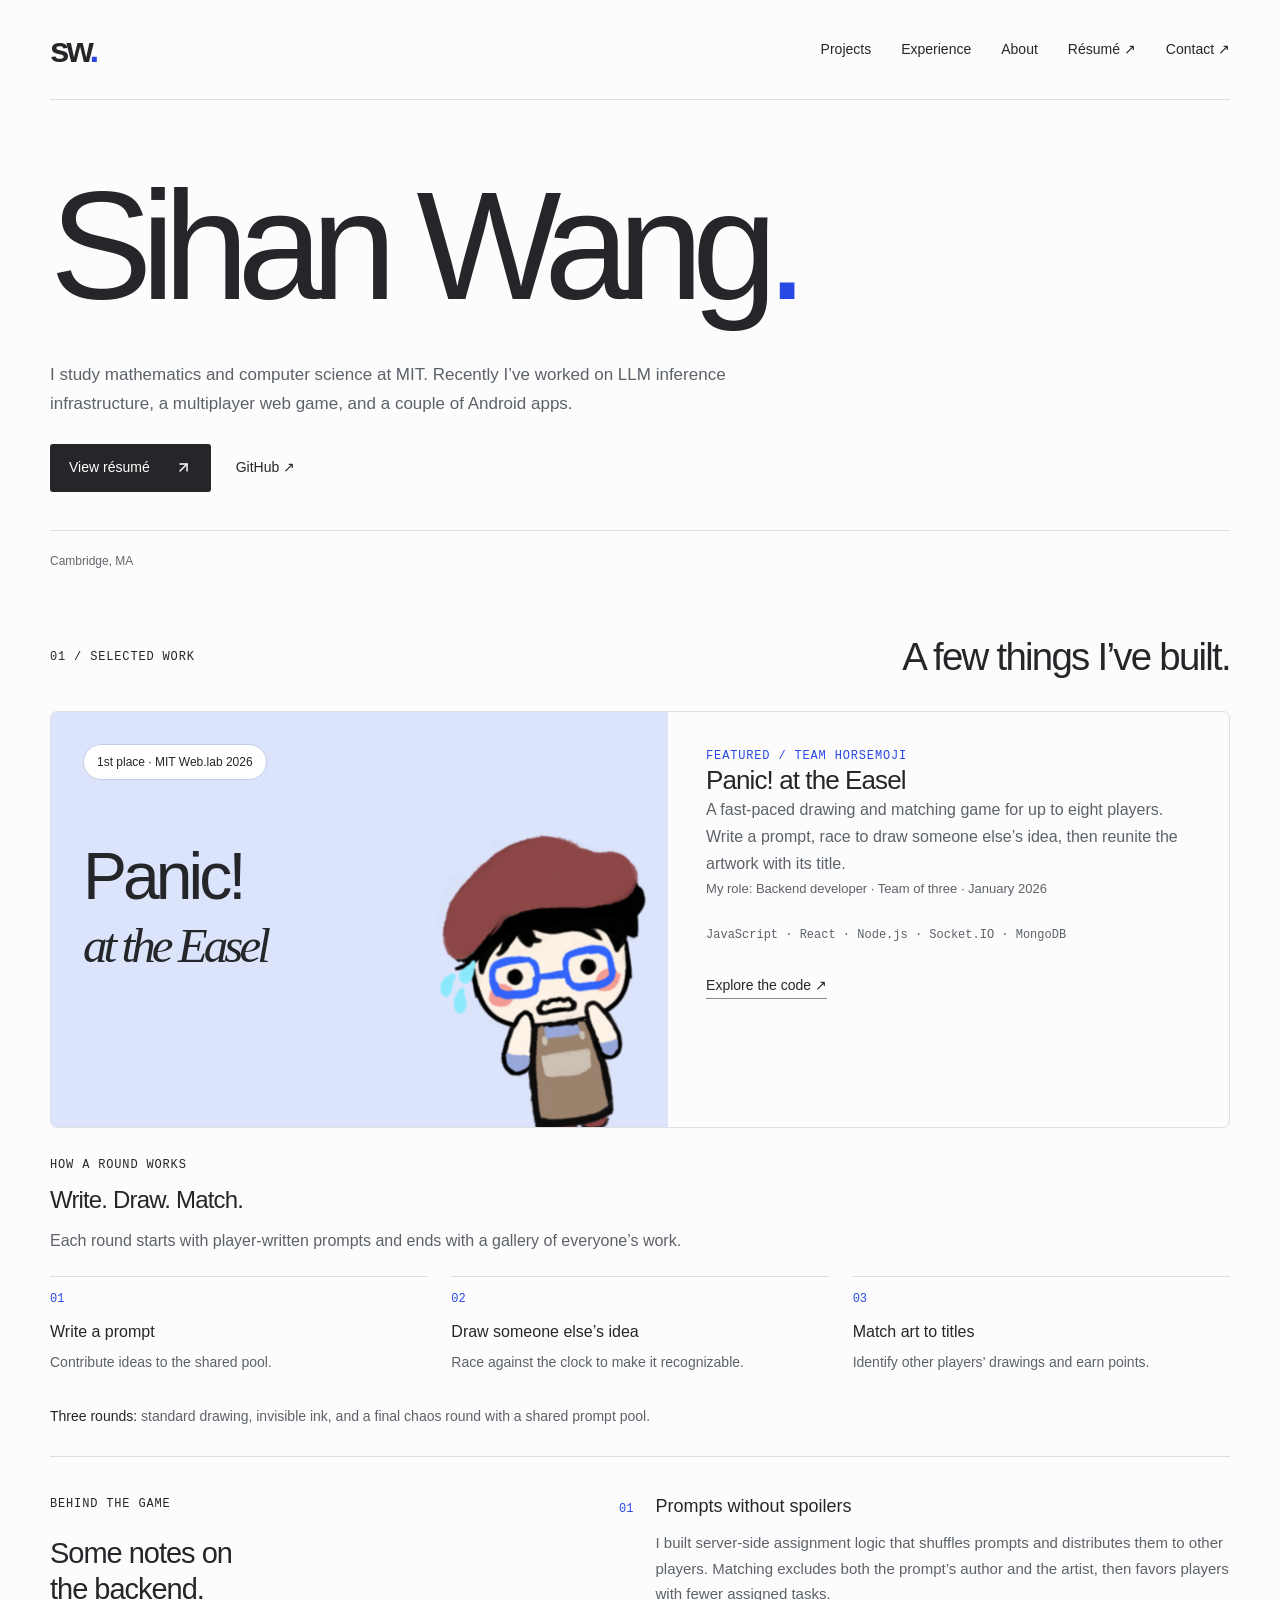
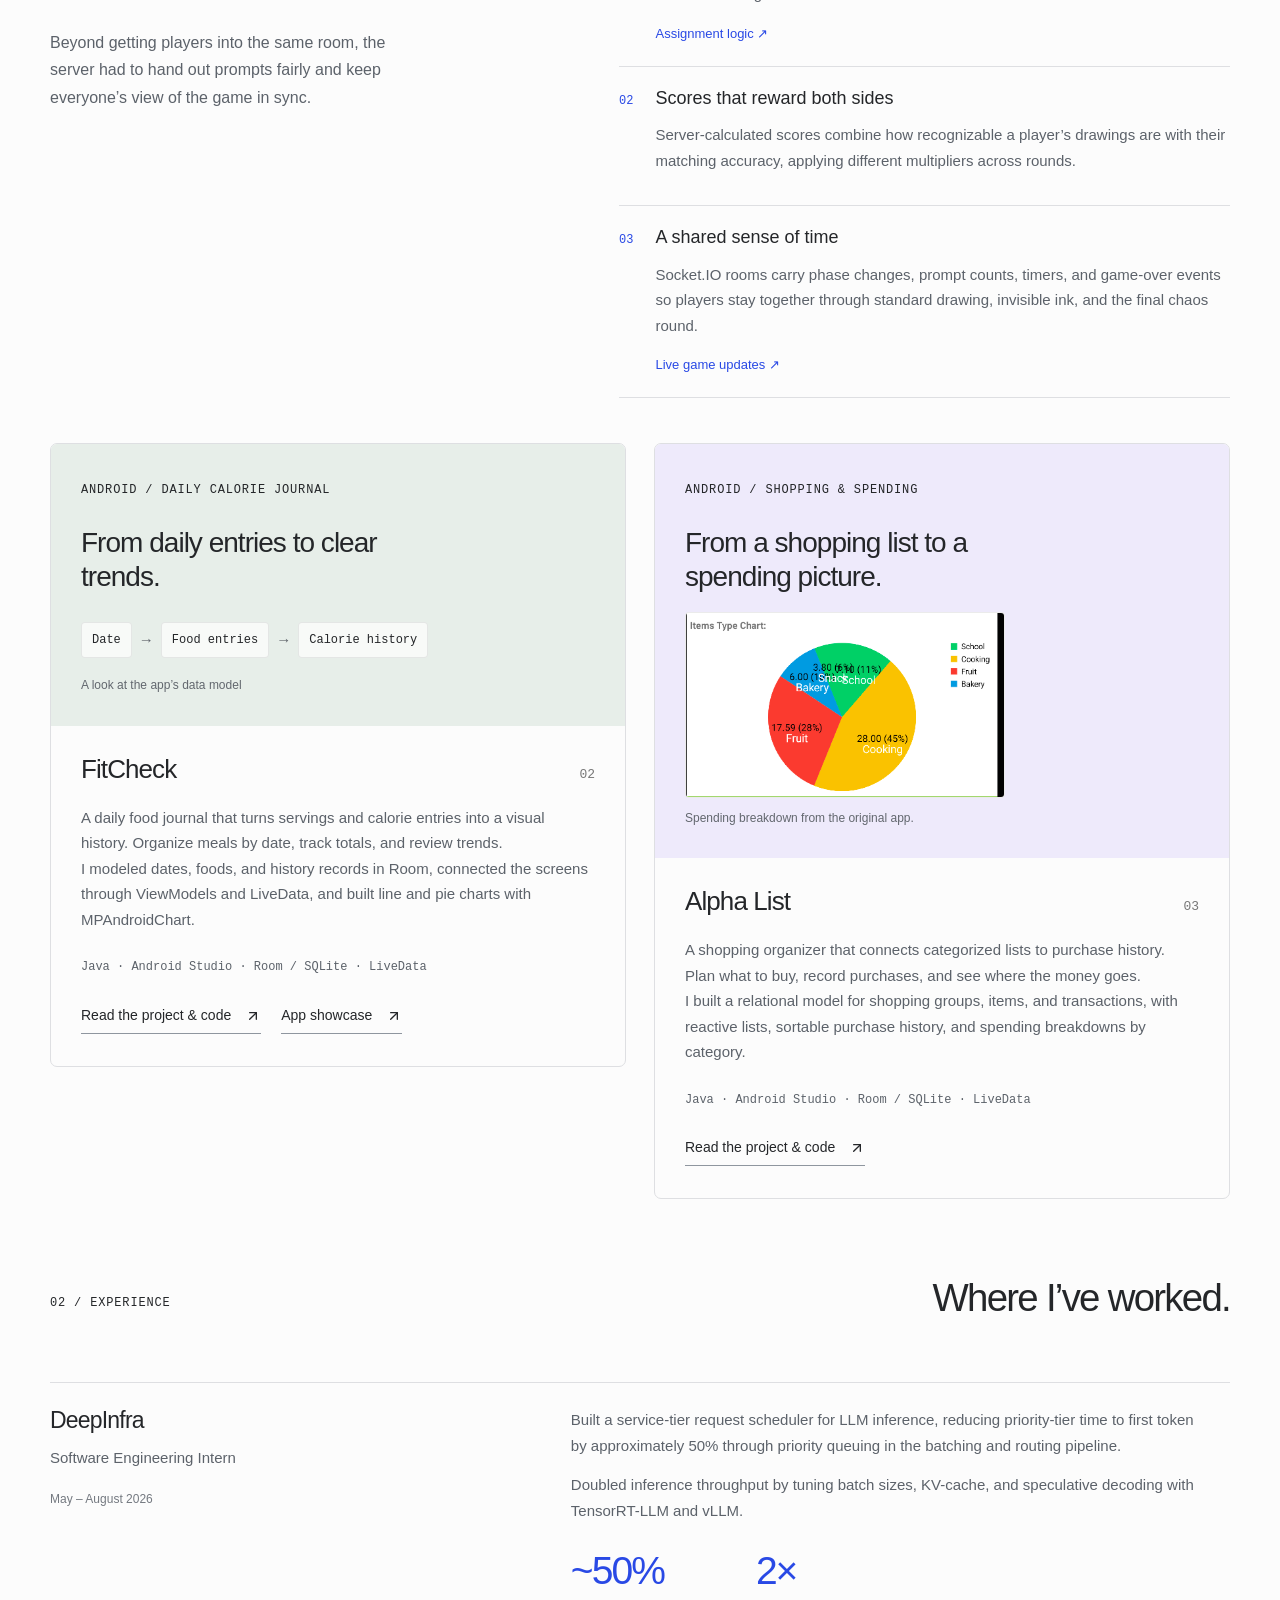
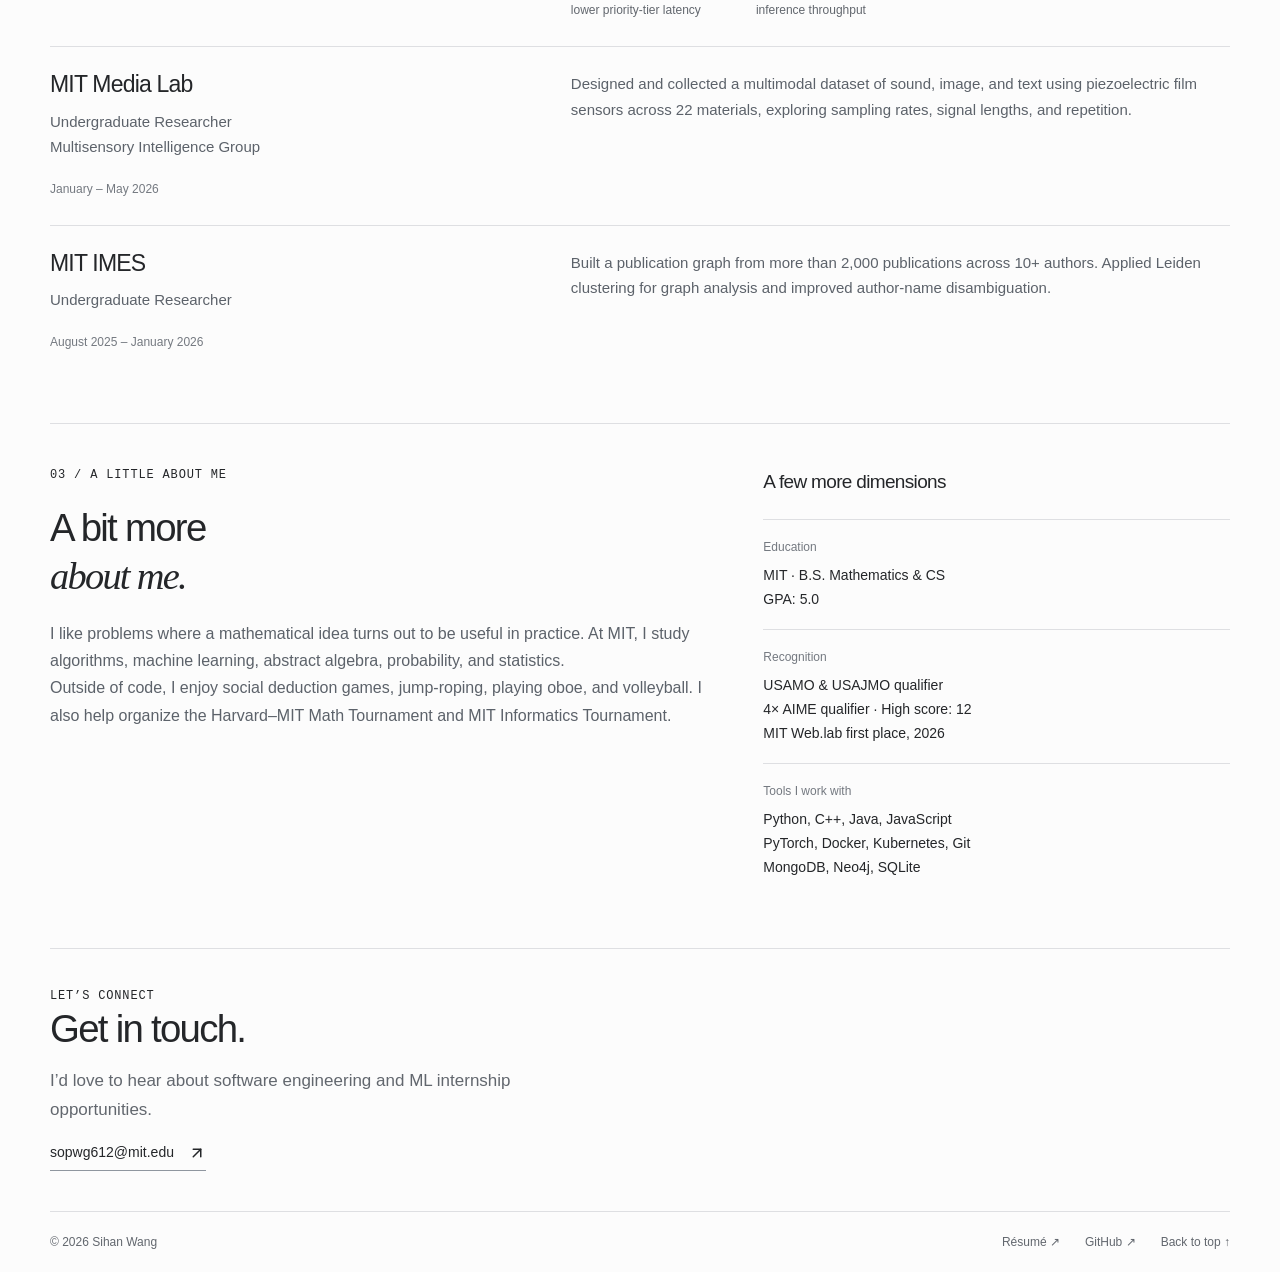
==== commit f1b35f70: "Remove homepage availability and education labels" ====
--- a/index.html
+++ b/index.html
@@ -1,2 +1,2 @@
-<!DOCTYPE html><html lang="en"><head><meta charSet="utf-8"/><meta name="viewport" content="width=device-width, initial-scale=1"/><link rel="preload" href="/projects/easel-character.png" as="image"/><link rel="stylesheet" href="/_next/static/css/index.CZrBmzyj.css" data-rsc-css-href="/_next/static/css/index.CZrBmzyj.css" data-precedence="vite-rsc/importer-resources"/><link rel="modulepreload" fetchPriority="low" href="/_next/static/chunks/index-BfbWZXqE.js"/><script src="/_next/static/chunks/rolldown-runtime-C60lm6uB.js" type="module" async=""></script><script src="/_next/static/chunks/framework-D_rUT4EX.js" type="module" async=""></script><link rel="modulepreload" href="/_next/static/chunks/layout-segment-context-lLz0stB3.js" crossorigin=""/><link rel="modulepreload" href="/_next/static/chunks/Icon-BFIcK819.js" crossorigin=""/><title>Sihan Wang | Software Engineering Portfolio</title><meta name="description" content="Sihan Wang, an MIT mathematics and computer science student. Projects and experience in LLM inference infrastructure, multiplayer web games, and Android apps."/><meta property="og:title" content="Sihan Wang | Software Engineering Portfolio"/><meta property="og:description" content="Projects and experience in ML infrastructure, multiplayer games, and Android development."/><meta property="og:url" content="https://sophiawang85.github.io/"/><meta property="og:type" content="website"/><meta name="twitter:card" content="summary"/><meta name="twitter:title" content="Sihan Wang | Software Engineering Portfolio"/><meta name="twitter:description" content="Projects and experience in ML infrastructure, multiplayer games, and Android development."/><link rel="icon" href="/favicon.svg"/><link rel="canonical" href="https://sophiawang85.github.io/"/><script>Object.assign(((self[Symbol.for("vinext.navigationRuntime")]??={bootstrap:{routeManifest:null},functions:{}}).bootstrap.rsc??={rsc:[]}),{params:{},nav:{"pathname":"/","searchParams":[]}})</script><link rel="modulepreload" href="/_next/static/chunks/index-BfbWZXqE.js" />
-</head><body><a class="skip-link" href="#main">Skip to content</a><header class="shell"><a class="logo" href="#" aria-label="Sihan Wang home">sw<span>.</span></a><nav aria-label="Main navigation"><a href="#projects">Projects</a><a href="#experience">Experience</a><a href="#about">About</a><a href="/Sihan-Wang-Resume.pdf" target="_blank" rel="noreferrer">Résumé ↗</a><a href="mailto:sopwg612@mit.edu">Contact ↗</a></nav></header><main class="shell" id="main"><section class="hero" aria-label="Introduction"><p class="eyebrow">● OPEN TO INTERNSHIP OPPORTUNITIES</p><h1>Sihan Wang<span>.</span></h1><div class="intro"><div><p>I study mathematics and computer science at MIT. Recently I’ve worked on LLM inference infrastructure, a multiplayer web game, and a couple of Android apps.</p><a class="button" href="/Sihan-Wang-Resume.pdf" target="_blank" rel="noreferrer">View résumé <svg xmlns="http://www.w3.org/2000/svg" width="17" height="17" viewBox="0 0 24 24" fill="none" stroke="currentColor" stroke-width="2" stroke-linecap="round" stroke-linejoin="round" class="lucide lucide-arrow-up-right" aria-hidden="true"><path d="M7 7h10v10"></path><path d="M7 17 17 7"></path></svg></a><a class="github" href="https://github.com/sophiawang85" target="_blank" rel="noreferrer">GitHub ↗</a></div></div><div class="meta"><span>MIT · Mathematics &amp; Computer Science</span><span>Cambridge, MA</span></div></section><section id="projects"><div class="heading"><p class="eyebrow">01 / SELECTED WORK</p><h2>A few things I’ve built.</h2></div><article class="featured"><div class="art"><span class="award">1st place · MIT Web.lab 2026</span><h3>Panic!<br/><em>at the Easel</em></h3><img src="/projects/easel-character.png" alt="The game&#x27;s illustrated museum curator, panicking in a beret and blue glasses" width="1206" height="1682"/></div><div class="copy"><p class="eyebrow">FEATURED / TEAM HORSEMOJI</p><h3>Panic! at the Easel</h3><p>A fast-paced drawing and matching game for up to eight players. Write a prompt, race to draw someone else’s idea, then reunite the artwork with its title.</p><p class="role">My role: Backend developer · Team of three · January 2026</p><div class="tags">JavaScript · React · Node.js · Socket.IO · MongoDB</div><a href="https://github.com/weblab-class/thehorseemoji" target="_blank" rel="noreferrer">Explore the code ↗</a></div></article><div class="gameplay-overview"><div><p class="eyebrow">HOW A ROUND WORKS</p><h3>Write. Draw. Match.</h3><p>Each round starts with player-written prompts and ends with a gallery of everyone’s work.</p></div><ol class="gameplay-steps"><li><strong>Write a prompt</strong><span>Contribute ideas to the shared pool.</span></li><li><strong>Draw someone else’s idea</strong><span>Race against the clock to make it recognizable.</span></li><li><strong>Match art to titles</strong><span>Identify other players’ drawings and earn points.</span></li></ol><p class="round-note"><strong>Three rounds:</strong> standard drawing, invisible ink, and a final chaos round with a shared prompt pool.</p></div><div class="case-study"><div class="case-heading"><p class="eyebrow">BEHIND THE GAME</p><h3>Some notes on<br/>the backend.</h3><p>Beyond getting players into the same room, the server had to hand out prompts fairly and keep everyone’s view of the game in sync.</p></div><div class="engineering-points"><div><span>01</span><div><h4>Prompts without spoilers</h4><p>I built server-side assignment logic that shuffles prompts and distributes them to other players. Matching excludes both the prompt’s author and the artist, then favors players with fewer assigned tasks.</p><a href="https://github.com/weblab-class/thehorseemoji/blob/main/server/api.js" target="_blank" rel="noreferrer">Assignment logic ↗</a></div></div><div><span>02</span><div><h4>Scores that reward both sides</h4><p>Server-calculated scores combine how recognizable a player’s drawings are with their matching accuracy, applying different multipliers across rounds.</p></div></div><div><span>03</span><div><h4>A shared sense of time</h4><p>Socket.IO rooms carry phase changes, prompt counts, timers, and game-over events so players stay together through standard drawing, invisible ink, and the final chaos round.</p><a href="https://github.com/weblab-class/thehorseemoji/blob/main/server/server-socket.js" target="_blank" rel="noreferrer">Live game updates ↗</a></div></div></div></div><div class="android-grid"><article class="android-project"><div class="data-preview fitcheck"><span class="eyebrow">ANDROID / DAILY CALORIE JOURNAL</span><h3>From daily entries to clear trends.</h3><div class="entity-flow" aria-label="FitCheck data model"><div><span>Date</span><span class="flow-arrow" aria-hidden="true">→</span></div><div><span>Food entries</span><span class="flow-arrow" aria-hidden="true">→</span></div><div><span>Calorie history</span></div></div><span class="preview-caption">A look at the app’s data model</span></div><div class="android-copy"><div class="project-title"><h3>FitCheck</h3><span>02</span></div><p>A daily food journal that turns servings and calorie entries into a visual history. Organize meals by date, track totals, and review trends.</p><p>I modeled dates, foods, and history records in Room, connected the screens through ViewModels and LiveData, and built line and pie charts with MPAndroidChart.</p><div class="tags">Java · Android Studio · Room / SQLite · LiveData</div><div class="project-actions"><a class="text-link" href="https://github.com/sophiawang85/FitCheck-Android-Studio-App" target="_blank" rel="noreferrer">Read the project &amp; code <svg xmlns="http://www.w3.org/2000/svg" width="16" height="16" viewBox="0 0 24 24" fill="none" stroke="currentColor" stroke-width="2" stroke-linecap="round" stroke-linejoin="round" class="lucide lucide-arrow-up-right" aria-hidden="true"><path d="M7 7h10v10"></path><path d="M7 17 17 7"></path></svg></a><a class="text-link" href="https://drive.google.com/file/d/19OEEOyiVielvLd2YAioemkrn-Qtz13oA/view" target="_blank" rel="noreferrer">App showcase <svg xmlns="http://www.w3.org/2000/svg" width="16" height="16" viewBox="0 0 24 24" fill="none" stroke="currentColor" stroke-width="2" stroke-linecap="round" stroke-linejoin="round" class="lucide lucide-arrow-up-right" aria-hidden="true"><path d="M7 7h10v10"></path><path d="M7 17 17 7"></path></svg></a></div></div></article><article class="android-project"><div class="data-preview alphalist"><span class="eyebrow">ANDROID / SHOPPING &amp; SPENDING</span><h3>From a shopping list to a spending picture.</h3><figure class="app-screenshot"><img src="/projects/alpha-list-spending.png" width="484" height="280" alt="Alpha List spending chart showing the share of purchases in school, cooking, fruit, snacks, and bakery categories" loading="lazy"/><figcaption>Spending breakdown from the original app.</figcaption></figure></div><div class="android-copy"><div class="project-title"><h3>Alpha List</h3><span>03</span></div><p>A shopping organizer that connects categorized lists to purchase history. Plan what to buy, record purchases, and see where the money goes.</p><p>I built a relational model for shopping groups, items, and transactions, with reactive lists, sortable purchase history, and spending breakdowns by category.</p><div class="tags">Java · Android Studio · Room / SQLite · LiveData</div><div class="project-actions"><a class="text-link" href="https://github.com/sophiawang85/Alpha-List-Android-Studio-App" target="_blank" rel="noreferrer">Read the project &amp; code <svg xmlns="http://www.w3.org/2000/svg" width="16" height="16" viewBox="0 0 24 24" fill="none" stroke="currentColor" stroke-width="2" stroke-linecap="round" stroke-linejoin="round" class="lucide lucide-arrow-up-right" aria-hidden="true"><path d="M7 7h10v10"></path><path d="M7 17 17 7"></path></svg></a></div></div></article></div></section><section class="experience" id="experience"><div class="heading"><p class="eyebrow">02 / EXPERIENCE</p><h2>Where I’ve worked.</h2></div><div class="job"><div><h3>DeepInfra</h3><p>Software Engineering Intern</p><span class="date">May – August 2026</span></div><div><p>Built a service-tier request scheduler for LLM inference, reducing priority-tier time to first token by approximately 50% through priority queuing in the batching and routing pipeline.</p><p>Doubled inference throughput by tuning batch sizes, KV-cache, and speculative decoding with TensorRT-LLM and vLLM.</p><div class="metrics"><div><strong>~50%</strong><span>lower priority-tier latency</span></div><div><strong>2×</strong><span>inference throughput</span></div></div></div></div><div class="job"><div><h3>MIT Media Lab</h3><p>Undergraduate Researcher<br/>Multisensory Intelligence Group</p><span class="date">January – May 2026</span></div><div><p>Designed and collected a multimodal dataset of sound, image, and text using piezoelectric film sensors across 22 materials, exploring sampling rates, signal lengths, and repetition.</p></div></div><div class="job"><div><h3>MIT IMES</h3><p>Undergraduate Researcher</p><span class="date">August 2025 – January 2026</span></div><div><p>Built a publication graph from more than 2,000 publications across 10+ authors. Applied Leiden clustering for graph analysis and improved author-name disambiguation.</p></div></div></section><section class="about" id="about"><div><p class="eyebrow">03 / A LITTLE ABOUT ME</p><h2>A bit more<br/><em>about me.</em></h2><p>I like problems where a mathematical idea turns out to be useful in practice. At MIT, I study algorithms, machine learning, abstract algebra, probability, and statistics.</p><p>Outside of code, I enjoy social deduction games, jump-roping, playing oboe, and volleyball. I also help organize the Harvard–MIT Math Tournament and MIT Informatics Tournament.</p></div><div class="background"><h3>A few more dimensions</h3><dl><div><dt>Education</dt><dd>MIT · B.S. Mathematics &amp; CS<br/>GPA: 5.0</dd></div><div><dt>Recognition</dt><dd>USAMO &amp; USAJMO qualifier<br/>4× AIME qualifier · High score: 12<br/>MIT Web.lab first place, 2026</dd></div><div><dt>Tools I work with</dt><dd>Python, C++, Java, JavaScript<br/>PyTorch, Docker, Kubernetes, Git<br/>MongoDB, Neo4j, SQLite</dd></div></dl></div></section><footer><p class="eyebrow">LET’S CONNECT</p><h2>Get in touch.</h2><p class="footer-intro">I’d love to hear about software engineering and ML internship opportunities.</p><a class="text-link" href="mailto:sopwg612@mit.edu">sopwg612@mit.edu <svg xmlns="http://www.w3.org/2000/svg" width="18" height="18" viewBox="0 0 24 24" fill="none" stroke="currentColor" stroke-width="2" stroke-linecap="round" stroke-linejoin="round" class="lucide lucide-arrow-up-right" aria-hidden="true"><path d="M7 7h10v10"></path><path d="M7 17 17 7"></path></svg></a><div class="footer-bottom"><span>© 2026 Sihan Wang</span><a href="/Sihan-Wang-Resume.pdf" target="_blank" rel="noreferrer">Résumé ↗</a><a href="https://github.com/sophiawang85" target="_blank" rel="noreferrer">GitHub ↗</a><a href="#">Back to top ↑</a></div></footer></main><script type="module" src="/_next/static/chunks/index-BfbWZXqE.js" id="_R_" async=""></script><script>((self[Symbol.for("vinext.navigationRuntime")]??={bootstrap:{routeManifest:null},functions:{}}).bootstrap.rsc??={rsc:[]}).rsc.push("0:{\"page:/\":\"$L1\",\"layout:/\":\"$L2\",\"route:/\":\"$L3\",\"__route\":\"route:/\",\"__interceptionContext\":null,\"__layoutIds\":[\"layout:/\"],\"__rootLayout\":\"/\",\"__bfcacheSegmentIdentities\":{\"layout:/\":\"[\\\"layout\\\",\\\"layout:/\\\",\\\"root-boundary:/\\\",\\\"\\\"]\",\"page:/\":\"[\\\"page\\\",\\\"page:/\\\",\\\"root-boundary:/\\\",\\\"\\\"]\"},\"__srcPage\":[\"page\"],\"__layoutFlags\":{\"layout:/\":\"s\"},\"__artifactCompatibility\":{\"schemaVersion\":1,\"graphVersion\":\"app-route-graph:1177fd80f83fa7b0\",\"deploymentVersion\":\"2d9d8fdd-7dd9-4535-bed4-9c13e58e532b\",\"appElementsSchemaVersion\":1,\"rscPayloadSchemaVersion\":1,\"rootBoundaryId\":\"/\",\"renderEpoch\":null}}\n")</script><script>((self[Symbol.for("vinext.navigationRuntime")]??={bootstrap:{routeManifest:null},functions:{}}).bootstrap.rsc??={rsc:[]}).rsc.push("4:I[\"8c0f216c4604\",[],\"Children\",1]\n")</script><script>((self[Symbol.for("vinext.navigationRuntime")]??={bootstrap:{routeManifest:null},functions:{}}).bootstrap.rsc??={rsc:[]}).rsc.push("5:I[\"593f344dc510\",[],\"GlobalErrorBoundary\",1]\n")</script><script>((self[Symbol.for("vinext.navigationRuntime")]??={bootstrap:{routeManifest:null},functions:{}}).bootstrap.rsc??={rsc:[]}).rsc.push("6:I[\"0b874ad30386\",[],\"default\",1]\n")</script><script>((self[Symbol.for("vinext.navigationRuntime")]??={bootstrap:{routeManifest:null},functions:{}}).bootstrap.rsc??={rsc:[]}).rsc.push("7:I[\"593f344dc510\",[],\"ErrorBoundary\",1]\n")</script><script>((self[Symbol.for("vinext.navigationRuntime")]??={bootstrap:{routeManifest:null},functions:{}}).bootstrap.rsc??={rsc:[]}).rsc.push("8:I[\"15c18cfaeeff\",[],\"LayoutSegmentProvider\",1]\n")</script><script>((self[Symbol.for("vinext.navigationRuntime")]??={bootstrap:{routeManifest:null},functions:{}}).bootstrap.rsc??={rsc:[]}).rsc.push("9:I[\"8c0f216c4604\",[],\"Slot\",1]\n")</script><script>((self[Symbol.for("vinext.navigationRuntime")]??={bootstrap:{routeManifest:null},functions:{}}).bootstrap.rsc??={rsc:[]}).rsc.push("a:I[\"593f344dc510\",[],\"NotFoundBoundary\",1]\n")</script><script>((self[Symbol.for("vinext.navigationRuntime")]??={bootstrap:{routeManifest:null},functions:{}}).bootstrap.rsc??={rsc:[]}).rsc.push("b:I[\"9276801271d6\",[],\"AppRouterScrollTarget\",1]\n")</script><script>((self[Symbol.for("vinext.navigationRuntime")]??={bootstrap:{routeManifest:null},functions:{}}).bootstrap.rsc??={rsc:[]}).rsc.push("c:I[\"593f344dc510\",[],\"RedirectBoundary\",1]\n")</script><script>((self[Symbol.for("vinext.navigationRuntime")]??={bootstrap:{routeManifest:null},functions:{}}).bootstrap.rsc??={rsc:[]}).rsc.push(":HL[\"/_next/static/css/index.CZrBmzyj.css\",\"style\"     ]\n")</script><script>((self[Symbol.for("vinext.navigationRuntime")]??={bootstrap:{routeManifest:null},functions:{}}).bootstrap.rsc??={rsc:[]}).rsc.push("2:[[[\"$\",\"link\",\"css:/_next/static/css/index.CZrBmzyj.css\",{\"rel\":\"stylesheet\",\"precedence\":\"vite-rsc/importer-resources\",\"href\":\"/_next/static/css/index.CZrBmzyj.css\",\"data-rsc-css-href\":\"/_next/static/css/index.CZrBmzyj.css\"}],\"$undefined\"],[\"$\",\"html\",null,{\"lang\":\"en\",\"children\":[\"$\",\"body\",null,{\"children\":[\"$\",\"$L4\",null,{}]}]}]]\n")</script><script>((self[Symbol.for("vinext.navigationRuntime")]??={bootstrap:{routeManifest:null},functions:{}}).bootstrap.rsc??={rsc:[]}).rsc.push("3:[[[\"$\",\"meta\",null,{\"charSet\":\"utf-8\"}],[[\"$\",\"title\",\"0\",{\"children\":\"Sihan Wang | Software Engineering Portfolio\"}],[\"$\",\"meta\",\"1\",{\"name\":\"description\",\"content\":\"Sihan Wang, an MIT mathematics and computer science student. Projects and experience in LLM inference infrastructure, multiplayer web games, and Android apps.\"}],[\"$\",\"meta\",\"2\",{\"property\":\"og:title\",\"content\":\"Sihan Wang | Software Engineering Portfolio\"}],[\"$\",\"meta\",\"3\",{\"property\":\"og:description\",\"content\":\"Projects and experience in ML infrastructure, multiplayer games, and Android development.\"}],[\"$\",\"meta\",\"4\",{\"property\":\"og:url\",\"content\":\"https://sophiawang85.github.io/\"}],[\"$\",\"meta\",\"5\",{\"property\":\"og:type\",\"content\":\"website\"}],[\"$\",\"meta\",\"6\",{\"name\":\"twitter:card\",\"content\":\"summary\"}],[\"$\",\"meta\",\"7\",{\"name\":\"twitter:title\",\"content\":\"Sihan Wang | Software Engineering Portfolio\"}],[\"$\",\"meta\",\"8\",{\"name\":\"twitter:description\",\"content\":\"Projects and experience in ML infrastructure, multiplayer games, and Android development.\"}],[\"$\",\"link\",\"9\",{\"data-vinext-streamed-icon\":\"$undefined\",\"rel\":\"icon\",\"href\":\"/favicon.svg\",\"type\":\"$undefined\",\"sizes\":\"$undefined\",\"color\":\"$undefined\",\"media\":\"$undefined\",\"fetchPriority\":\"$undefined\"}],[\"$\",\"link\",\"10\",{\"rel\":\"canonical\",\"href\":\"https://sophiawang85.github.io/\"}]],[[\"$\",\"meta\",\"0\",{\"name\":\"viewport\",\"content\":\"width=device-width, initial-scale=1\"}]]],[\"$\",\"$L5\",null,{\"fallback\":\"$6\",\"children\":[\"$\",\"$L7\",null,{\"fallback\":\"$6\",\"children\":[\"$\",\"$L8\",null,{\"providerId\":\"layout:/\",\"segmentMap\":{\"children\":[]},\"children\":[\"$\",\"$L9\",null,{\"id\":\"layout:/\",\"parallelSlots\":\"$undefined\",\"children\":[\"$\",\"$La\",null,{\"resetKey\":\"\",\"fallback\":[[\"$\",\"title\",null,{\"children\":\"404: This page could not be found.\"}],[\"$\",\"div\",null,{\"style\":{\"fontFamily\":\"system-ui,\\\"Segoe UI\\\",Roboto,Helvetica,Arial,sans-serif,\\\"Apple Color Emoji\\\",\\\"Segoe UI Emoji\\\"\",\"height\":\"100vh\",\"textAlign\":\"center\",\"display\":\"flex\",\"flexDirection\":\"column\",\"alignItems\":\"center\",\"justifyContent\":\"center\"},\"children\":[\"$\",\"div\",null,{\"children\":[[\"$\",\"style\",null,{\"dangerouslySetInnerHTML\":{\"__html\":\"body{color:#000;background:#fff;margin:0}.next-error-h1{border-right:1px solid rgba(0,0,0,.3)}@media (prefers-color-scheme:dark){body{color:#fff;background:#000}.next-error-h1{border-right:1px solid rgba(255,255,255,.3)}}\"}}],[\"$\",\"h1\",null,{\"className\":\"next-error-h1\",\"style\":{\"display\":\"inline-block\",\"margin\":\"0 20px 0 0\",\"padding\":\"0 23px 0 0\",\"fontSize\":24,\"fontWeight\":500,\"verticalAlign\":\"top\",\"lineHeight\":\"49px\"},\"children\":404}],[\"$\",\"div\",null,{\"style\":{\"display\":\"inline-block\"},\"children\":[\"$\",\"h2\",null,{\"style\":{\"fontSize\":14,\"fontWeight\":400,\"lineHeight\":\"49px\",\"margin\":0},\"children\":\"This page could not be found.\"}]}]]}]}]],\"children\":[\"$\",\"$Lb\",null,{\"children\":[\"$\",\"$Lc\",null,{\"children\":[[\"$\",\"$L8\",null,{\"providerId\":\"page:/\",\"segmentMap\":{\"children\":[\"__PAGE__\"]},\"children\":[\"$\",\"$L9\",null,{\"id\":\"page:/\"}]}],null]}]}]}]}]}]}]}],null,null]\n")</script><script>((self[Symbol.for("vinext.navigationRuntime")]??={bootstrap:{routeManifest:null},functions:{}}).bootstrap.rsc??={rsc:[]}).rsc.push("d:I[\"339f946bc456\",[],\"default\",1]\n")</script><script>((self[Symbol.for("vinext.navigationRuntime")]??={bootstrap:{routeManifest:null},functions:{}}).bootstrap.rsc??={rsc:[]}).rsc.push(":HL[\"/projects/easel-character.png\",\"image\"]\n")</script><script>((self[Symbol.for("vinext.navigationRuntime")]??={bootstrap:{routeManifest:null},functions:{}}).bootstrap.rsc??={rsc:[]}).rsc.push("1:[[\"$\",\"a\",null,{\"className\":\"skip-link\",\"href\":\"#main\",\"children\":\"Skip to content\"}],[\"$\",\"header\",null,{\"className\":\"shell\",\"children\":[[\"$\",\"a\",null,{\"className\":\"logo\",\"href\":\"#\",\"aria-label\":\"Sihan Wang home\",\"children\":[\"sw\",[\"$\",\"span\",null,{\"children\":\".\"}]]}],[\"$\",\"nav\",null,{\"aria-label\":\"Main navigation\",\"children\":[[\"$\",\"a\",null,{\"href\":\"#projects\",\"children\":\"Projects\"}],[\"$\",\"a\",null,{\"href\":\"#experience\",\"children\":\"Experience\"}],[\"$\",\"a\",null,{\"href\":\"#about\",\"children\":\"About\"}],[\"$\",\"a\",null,{\"href\":\"/Sihan-Wang-Resume.pdf\",\"target\":\"_blank\",\"rel\":\"noreferrer\",\"children\":\"Résumé ↗\"}],[\"$\",\"a\",null,{\"href\":\"mailto:sopwg612@mit.edu\",\"children\":\"Contact ↗\"}]]}]]}],[\"$\",\"main\",null,{\"className\":\"shell\",\"id\":\"main\",\"children\":[[\"$\",\"section\",null,{\"className\":\"hero\",\"aria-label\":\"Introduction\",\"children\":[[\"$\",\"p\",null,{\"className\":\"eyebrow\",\"children\":\"● OPEN TO INTERNSHIP OPPORTUNITIES\"}],[\"$\",\"h1\",null,{\"children\":[\"Sihan Wang\",[\"$\",\"span\",null,{\"children\":\".\"}]]}],[\"$\",\"div\",null,{\"className\":\"intro\",\"children\":[\"$\",\"div\",null,{\"children\":[[\"$\",\"p\",null,{\"children\":\"I study mathematics and computer science at MIT. Recently I’ve worked on LLM inference infrastructure, a multiplayer web game, and a couple of Android apps.\"}],[\"$\",\"a\",null,{\"className\":\"button\",\"href\":\"/Sihan-Wang-Resume.pdf\",\"target\":\"_blank\",\"rel\":\"noreferrer\",\"children\":[\"View résumé \",[\"$\",\"$Ld\",null,{\"ref\":\"$undefined\",\"iconNode\":[[\"path\",{\"d\":\"M7 7h10v10\",\"key\":\"1tivn9\"}],[\"path\",{\"d\":\"M7 17 17 7\",\"key\":\"1vkiza\"}]],\"className\":\"lucide-arrow-up-right\",\"size\":17}]]}],[\"$\",\"a\",null,{\"className\":\"github\",\"href\":\"https://github.com/sophiawang85\",\"target\":\"_blank\",\"rel\":\"noreferrer\",\"children\":\"GitHub ↗\"}]]}]}],[\"$\",\"div\",null,{\"className\":\"meta\",\"children\":[[\"$\",\"span\",null,{\"children\":\"MIT · Mathematics \u0026 Computer Science\"}],[\"$\",\"span\",null,{\"children\":\"Cambridge, MA\"}]]}]]}],[\"$\",\"section\",null,{\"id\":\"projects\",\"children\":[[\"$\",\"div\",null,{\"className\":\"heading\",\"children\":[[\"$\",\"p\",null,{\"className\":\"eyebrow\",\"children\":\"01 / SELECTED WORK\"}],[\"$\",\"h2\",null,{\"children\":\"A few things I’ve built.\"}]]}],[\"$\",\"article\",null,{\"className\":\"featured\",\"children\":[[\"$\",\"div\",null,{\"className\":\"art\",\"children\":[[\"$\",\"span\",null,{\"className\":\"award\",\"children\":\"1st place · MIT Web.lab 2026\"}],[\"$\",\"h3\",null,{\"children\":[\"Panic!\",[\"$\",\"br\",null,{}],[\"$\",\"em\",null,{\"children\":\"at the Easel\"}]]}],[\"$\",\"img\",null,{\"src\":\"/projects/easel-character.png\",\"alt\":\"The game's illustrated museum curator, panicking in a beret and blue glasses\",\"width\":\"1206\",\"height\":\"1682\"}]]}],[\"$\",\"div\",null,{\"className\":\"copy\",\"children\":[[\"$\",\"p\",null,{\"className\":\"eyebrow\",\"children\":\"FEATURED / TEAM HORSEMOJI\"}],[\"$\",\"h3\",null,{\"children\":\"Panic! at the Easel\"}],[\"$\",\"p\",null,{\"children\":\"A fast-paced drawing and matching game for up to eight players. Write a prompt, race to draw someone else’s idea, then reunite the artwork with its title.\"}],[\"$\",\"p\",null,{\"className\":\"role\",\"children\":\"My role: Backend developer · Team of three · January 2026\"}],[\"$\",\"div\",null,{\"className\":\"tags\",\"children\":\"JavaScript · React · Node.js · Socket.IO · MongoDB\"}],[\"$\",\"a\",null,{\"href\":\"https://github.com/weblab-class/thehorseemoji\",\"target\":\"_blank\",\"rel\":\"noreferrer\",\"children\":\"Explore the code ↗\"}]]}]]}],[\"$\",\"div\",null,{\"className\":\"gameplay-overview\",\"children\":[[\"$\",\"div\",null,{\"children\":[[\"$\",\"p\",null,{\"className\":\"eyebrow\",\"children\":\"HOW A ROUND WORKS\"}],[\"$\",\"h3\",null,{\"children\":\"Write. Draw. Match.\"}],[\"$\",\"p\",null,{\"children\":\"Each round starts with player-written prompts and ends with a gallery of everyone’s work.\"}]]}],[\"$\",\"ol\",null,{\"className\":\"gameplay-steps\",\"children\":[[\"$\",\"li\",null,{\"children\":[[\"$\",\"strong\",null,{\"children\":\"Write a prompt\"}],[\"$\",\"span\",null,{\"children\":\"Contribute ideas to the shared pool.\"}]]}],[\"$\",\"li\",null,{\"children\":[[\"$\",\"strong\",null,{\"children\":\"Draw someone else’s idea\"}],[\"$\",\"span\",null,{\"children\":\"Race against the clock to make it recognizable.\"}]]}],[\"$\",\"li\",null,{\"children\":[[\"$\",\"strong\",null,{\"children\":\"Match art to titles\"}],[\"$\",\"span\",null,{\"children\":\"Identify other players’ drawings and earn points.\"}]]}]]}],[\"$\",\"p\",null,{\"className\":\"round-note\",\"children\":[[\"$\",\"strong\",null,{\"children\":\"Three rounds:\"}],\" standard drawing, invisible ink, and a final chaos round with a shared prompt pool.\"]}]]}],[\"$\",\"div\",null,{\"className\":\"case-study\",\"children\":[[\"$\",\"div\",null,{\"className\":\"case-heading\",\"children\":[[\"$\",\"p\",null,{\"className\":\"eyebrow\",\"children\":\"BEHIND THE GAME\"}],[\"$\",\"h3\",null,{\"children\":[\"Some notes on\",[\"$\",\"br\",null,{}],\"the backend.\"]}],\"$Le\"]}],\"$Lf\"]}],\"$L10\"]}],\"$L11\",\"$L12\",\"$L13\"]}]]\n")</script><script>((self[Symbol.for("vinext.navigationRuntime")]??={bootstrap:{routeManifest:null},functions:{}}).bootstrap.rsc??={rsc:[]}).rsc.push("e:[\"$\",\"p\",null,{\"children\":\"Beyond getting players into the same room, the server had to hand out prompts fairly and keep everyone’s view of the game in sync.\"}]\n")</script><script>((self[Symbol.for("vinext.navigationRuntime")]??={bootstrap:{routeManifest:null},functions:{}}).bootstrap.rsc??={rsc:[]}).rsc.push("f:[\"$\",\"div\",null,{\"className\":\"engineering-points\",\"children\":[[\"$\",\"div\",null,{\"children\":[[\"$\",\"span\",null,{\"children\":\"01\"}],[\"$\",\"div\",null,{\"children\":[[\"$\",\"h4\",null,{\"children\":\"Prompts without spoilers\"}],[\"$\",\"p\",null,{\"children\":\"I built server-side assignment logic that shuffles prompts and distributes them to other players. Matching excludes both the prompt’s author and the artist, then favors players with fewer assigned tasks.\"}],[\"$\",\"a\",null,{\"href\":\"https://github.com/weblab-class/thehorseemoji/blob/main/server/api.js\",\"target\":\"_blank\",\"rel\":\"noreferrer\",\"children\":\"Assignment logic ↗\"}]]}]]}],[\"$\",\"div\",null,{\"children\":[[\"$\",\"span\",null,{\"children\":\"02\"}],[\"$\",\"div\",null,{\"children\":[[\"$\",\"h4\",null,{\"children\":\"Scores that reward both sides\"}],[\"$\",\"p\",null,{\"children\":\"Server-calculated scores combine how recognizable a player’s drawings are with their matching accuracy, applying different multipliers across rounds.\"}]]}]]}],[\"$\",\"div\",null,{\"children\":[[\"$\",\"span\",null,{\"children\":\"03\"}],[\"$\",\"div\",null,{\"children\":[[\"$\",\"h4\",null,{\"children\":\"A shared sense of time\"}],[\"$\",\"p\",null,{\"children\":\"Socket.IO rooms carry phase changes, prompt counts, timers, and game-over events so players stay together through standard drawing, invisible ink, and the final chaos round.\"}],[\"$\",\"a\",null,{\"href\":\"https://github.com/weblab-class/thehorseemoji/blob/main/server/server-socket.js\",\"target\":\"_blank\",\"rel\":\"noreferrer\",\"children\":\"Live game updates ↗\"}]]}]]}]]}]\n")</script><script>((self[Symbol.for("vinext.navigationRuntime")]??={bootstrap:{routeManifest:null},functions:{}}).bootstrap.rsc??={rsc:[]}).rsc.push("10:[\"$\",\"div\",null,{\"className\":\"android-grid\",\"children\":[[\"$\",\"article\",\"FitCheck\",{\"className\":\"android-project\",\"children\":[[\"$\",\"div\",null,{\"className\":\"data-preview fitcheck\",\"children\":[[\"$\",\"span\",null,{\"className\":\"eyebrow\",\"children\":\"ANDROID / DAILY CALORIE JOURNAL\"}],[\"$\",\"h3\",null,{\"children\":\"From daily entries to clear trends.\"}],[[\"$\",\"div\",null,{\"className\":\"entity-flow\",\"aria-label\":\"FitCheck data model\",\"children\":[[\"$\",\"div\",\"Date\",{\"children\":[[\"$\",\"span\",null,{\"children\":\"Date\"}],[\"$\",\"span\",null,{\"className\":\"flow-arrow\",\"aria-hidden\":\"true\",\"children\":\"→\"}]]}],[\"$\",\"div\",\"Food entries\",{\"children\":[[\"$\",\"span\",null,{\"children\":\"Food entries\"}],[\"$\",\"span\",null,{\"className\":\"flow-arrow\",\"aria-hidden\":\"true\",\"children\":\"→\"}]]}],[\"$\",\"div\",\"Calorie history\",{\"children\":[[\"$\",\"span\",null,{\"children\":\"Calorie history\"}],false]}]]}],[\"$\",\"span\",null,{\"className\":\"preview-caption\",\"children\":\"A look at the app’s data model\"}]]]}],[\"$\",\"div\",null,{\"className\":\"android-copy\",\"children\":[[\"$\",\"div\",null,{\"className\":\"project-title\",\"children\":[[\"$\",\"h3\",null,{\"children\":\"FitCheck\"}],[\"$\",\"span\",null,{\"children\":\"02\"}]]}],[\"$\",\"p\",null,{\"children\":\"A daily food journal that turns servings and calorie entries into a visual history. Organize meals by date, track totals, and review trends.\"}],[\"$\",\"p\",null,{\"children\":\"I modeled dates, foods, and history records in Room, connected the screens through ViewModels and LiveData, and built line and pie charts with MPAndroidChart.\"}],[\"$\",\"div\",null,{\"className\":\"tags\",\"children\":\"Java · Android Studio · Room / SQLite · LiveData\"}],[\"$\",\"div\",null,{\"className\":\"project-actions\",\"children\":[[\"$\",\"a\",null,{\"className\":\"text-link\",\"href\":\"https://github.com/sophiawang85/FitCheck-Android-Studio-App\",\"target\":\"_blank\",\"rel\":\"noreferrer\",\"children\":[\"Read the project \u0026 code \",[\"$\",\"$Ld\",null,{\"ref\":\"$undefined\",\"iconNode\":\"$1:2:props:children:0:props:children:2:props:children:props:children:1:props:children:1:props:iconNode\",\"className\":\"lucide-arrow-up-right\",\"size\":16}]]}],[\"$\",\"a\",null,{\"className\":\"text-link\",\"href\":\"https://drive.google.com/file/d/19OEEOyiVielvLd2YAioemkrn-Qtz13oA/view\",\"target\":\"_blank\",\"rel\":\"noreferrer\",\"children\":[\"App showcase \",[\"$\",\"$Ld\",null,{\"ref\":\"$undefined\",\"iconNode\":\"$1:2:props:children:0:props:children:2:props:children:props:children:1:props:children:1:props:iconNode\",\"className\":\"lucide-arrow-up-right\",\"size\":16}]]}]]}]]}]]}],[\"$\",\"article\",\"Alpha List\",{\"className\":\"android-project\",\"children\":[[\"$\",\"div\",null,{\"className\":\"data-preview alphalist\",\"children\":[[\"$\",\"span\",null,{\"className\":\"eyebrow\",\"children\":\"ANDROID / SHOPPING \u0026 SPENDING\"}],[\"$\",\"h3\",null,{\"children\":\"From a shopping list to a spending picture.\"}],[\"$\",\"figure\",null,{\"className\":\"app-screenshot\",\"children\":[[\"$\",\"img\",null,{\"src\":\"/projects/alpha-list-spending.png\",\"width\":\"484\",\"height\":\"280\",\"alt\":\"Alpha List spending chart showing the share of purchases in school, cooking, fruit, snacks, and bakery categories\",\"loading\":\"lazy\"}],[\"$\",\"figcaption\",null,{\"children\":\"Spending breakdown from the original app.\"}]]}]]}],[\"$\",\"div\",null,{\"className\":\"android-copy\",\"children\":[[\"$\",\"div\",null,{\"className\":\"project-title\",\"children\":[[\"$\",\"h3\",null,{\"children\":\"Alpha List\"}],[\"$\",\"span\",null,{\"children\":\"03\"}]]}],[\"$\",\"p\",null,{\"children\":\"A shopping organizer that connects categorized lists to purchase history. Plan what to buy, record purchases, and see where the money goes.\"}],[\"$\",\"p\",null,{\"children\":\"I built a relational model for shopping groups, items, and transactions, with reactive lists, sortable purchase history, and spending breakdowns by category.\"}],[\"$\",\"div\",null,{\"className\":\"tags\",\"children\":\"Java · Android Studio · Room / SQLite · LiveData\"}],[\"$\",\"div\",null,{\"className\":\"project-actions\",\"children\":[[\"$\",\"a\",null,{\"className\":\"text-link\",\"href\":\"https://github.com/sophiawang85/Alpha-List-Android-Studio-App\",\"target\":\"_blank\",\"rel\":\"noreferrer\",\"children\":[\"Read the project \u0026 code \",[\"$\",\"$Ld\",null,{\"ref\":\"$undefined\",\"iconNode\":\"$1:2:props:children:0:props:children:2:props:children:props:children:1:props:children:1:props:iconNode\",\"className\":\"lucide-arrow-up-right\",\"size\":16}]]}],false]}]]}]]}]]}]\n")</script><script>((self[Symbol.for("vinext.navigationRuntime")]??={bootstrap:{routeManifest:null},functions:{}}).bootstrap.rsc??={rsc:[]}).rsc.push("11:[\"$\",\"section\",null,{\"className\":\"experience\",\"id\":\"experience\",\"children\":[[\"$\",\"div\",null,{\"className\":\"heading\",\"children\":[[\"$\",\"p\",null,{\"className\":\"eyebrow\",\"children\":\"02 / EXPERIENCE\"}],[\"$\",\"h2\",null,{\"children\":\"Where I’ve worked.\"}]]}],[\"$\",\"div\",null,{\"className\":\"job\",\"children\":[[\"$\",\"div\",null,{\"children\":[[\"$\",\"h3\",null,{\"children\":\"DeepInfra\"}],[\"$\",\"p\",null,{\"children\":\"Software Engineering Intern\"}],[\"$\",\"span\",null,{\"className\":\"date\",\"children\":\"May – August 2026\"}]]}],[\"$\",\"div\",null,{\"children\":[[\"$\",\"p\",null,{\"children\":\"Built a service-tier request scheduler for LLM inference, reducing priority-tier time to first token by approximately 50% through priority queuing in the batching and routing pipeline.\"}],[\"$\",\"p\",null,{\"children\":\"Doubled inference throughput by tuning batch sizes, KV-cache, and speculative decoding with TensorRT-LLM and vLLM.\"}],[\"$\",\"div\",null,{\"className\":\"metrics\",\"children\":[[\"$\",\"div\",null,{\"children\":[[\"$\",\"strong\",null,{\"children\":\"~50%\"}],[\"$\",\"span\",null,{\"children\":\"lower priority-tier latency\"}]]}],[\"$\",\"div\",null,{\"children\":[[\"$\",\"strong\",null,{\"children\":\"2×\"}],[\"$\",\"span\",null,{\"children\":\"inference throughput\"}]]}]]}]]}]]}],[\"$\",\"div\",null,{\"className\":\"job\",\"children\":[[\"$\",\"div\",null,{\"children\":[[\"$\",\"h3\",null,{\"children\":\"MIT Media Lab\"}],[\"$\",\"p\",null,{\"children\":[\"Undergraduate Researcher\",[\"$\",\"br\",null,{}],\"Multisensory Intelligence Group\"]}],[\"$\",\"span\",null,{\"className\":\"date\",\"children\":\"January – May 2026\"}]]}],[\"$\",\"div\",null,{\"children\":[\"$\",\"p\",null,{\"children\":\"Designed and collected a multimodal dataset of sound, image, and text using piezoelectric film sensors across 22 materials, exploring sampling rates, signal lengths, and repetition.\"}]}]]}],[\"$\",\"div\",null,{\"className\":\"job\",\"children\":[[\"$\",\"div\",null,{\"children\":[[\"$\",\"h3\",null,{\"children\":\"MIT IMES\"}],[\"$\",\"p\",null,{\"children\":\"Undergraduate Researcher\"}],[\"$\",\"span\",null,{\"className\":\"date\",\"children\":\"August 2025 – January 2026\"}]]}],[\"$\",\"div\",null,{\"children\":[\"$\",\"p\",null,{\"children\":\"Built a publication graph from more than 2,000 publications across 10+ authors. Applied Leiden clustering for graph analysis and improved author-name disambiguation.\"}]}]]}]]}]\n")</script><script>((self[Symbol.for("vinext.navigationRuntime")]??={bootstrap:{routeManifest:null},functions:{}}).bootstrap.rsc??={rsc:[]}).rsc.push("12:[\"$\",\"section\",null,{\"className\":\"about\",\"id\":\"about\",\"children\":[[\"$\",\"div\",null,{\"children\":[[\"$\",\"p\",null,{\"className\":\"eyebrow\",\"children\":\"03 / A LITTLE ABOUT ME\"}],[\"$\",\"h2\",null,{\"children\":[\"A bit more\",[\"$\",\"br\",null,{}],[\"$\",\"em\",null,{\"children\":\"about me.\"}]]}],[\"$\",\"p\",null,{\"children\":\"I like problems where a mathematical idea turns out to be useful in practice. At MIT, I study algorithms, machine learning, abstract algebra, probability, and statistics.\"}],[\"$\",\"p\",null,{\"children\":\"Outside of code, I enjoy social deduction games, jump-roping, playing oboe, and volleyball. I also help organize the Harvard–MIT Math Tournament and MIT Informatics Tournament.\"}]]}],[\"$\",\"div\",null,{\"className\":\"background\",\"children\":[[\"$\",\"h3\",null,{\"children\":\"A few more dimensions\"}],[\"$\",\"dl\",null,{\"children\":[[\"$\",\"div\",null,{\"children\":[[\"$\",\"dt\",null,{\"children\":\"Education\"}],[\"$\",\"dd\",null,{\"children\":[\"MIT · B.S. Mathematics \u0026 CS\",[\"$\",\"br\",null,{}],\"GPA: 5.0\"]}]]}],[\"$\",\"div\",null,{\"children\":[[\"$\",\"dt\",null,{\"children\":\"Recognition\"}],[\"$\",\"dd\",null,{\"children\":[\"USAMO \u0026 USAJMO qualifier\",[\"$\",\"br\",null,{}],\"4× AIME qualifier · High score: 12\",[\"$\",\"br\",null,{}],\"MIT Web.lab first place, 2026\"]}]]}],[\"$\",\"div\",null,{\"children\":[[\"$\",\"dt\",null,{\"children\":\"Tools I work with\"}],[\"$\",\"dd\",null,{\"children\":[\"Python, C++, Java, JavaScript\",[\"$\",\"br\",null,{}],\"PyTorch, Docker, Kubernetes, Git\",[\"$\",\"br\",null,{}],\"MongoDB, Neo4j, SQLite\"]}]]}]]}]]}]]}]\n")</script><script>((self[Symbol.for("vinext.navigationRuntime")]??={bootstrap:{routeManifest:null},functions:{}}).bootstrap.rsc??={rsc:[]}).rsc.push("13:[\"$\",\"footer\",null,{\"children\":[[\"$\",\"p\",null,{\"className\":\"eyebrow\",\"children\":\"LET’S CONNECT\"}],[\"$\",\"h2\",null,{\"children\":\"Get in touch.\"}],[\"$\",\"p\",null,{\"className\":\"footer-intro\",\"children\":\"I’d love to hear about software engineering and ML internship opportunities.\"}],[\"$\",\"a\",null,{\"className\":\"text-link\",\"href\":\"mailto:sopwg612@mit.edu\",\"children\":[\"sopwg612@mit.edu \",[\"$\",\"$Ld\",null,{\"ref\":\"$undefined\",\"iconNode\":\"$1:2:props:children:0:props:children:2:props:children:props:children:1:props:children:1:props:iconNode\",\"className\":\"lucide-arrow-up-right\",\"size\":18}]]}],[\"$\",\"div\",null,{\"className\":\"footer-bottom\",\"children\":[[\"$\",\"span\",null,{\"children\":\"© 2026 Sihan Wang\"}],[\"$\",\"a\",null,{\"href\":\"/Sihan-Wang-Resume.pdf\",\"target\":\"_blank\",\"rel\":\"noreferrer\",\"children\":\"Résumé ↗\"}],[\"$\",\"a\",null,{\"href\":\"https://github.com/sophiawang85\",\"target\":\"_blank\",\"rel\":\"noreferrer\",\"children\":\"GitHub ↗\"}],[\"$\",\"a\",null,{\"href\":\"#\",\"children\":\"Back to top ↑\"}]]}]]}]\n")</script><script>Object.assign(((self[Symbol.for("vinext.navigationRuntime")]??={bootstrap:{routeManifest:null},functions:{}}).bootstrap.rsc??={rsc:[]}),{"initialCacheKind":"static"});((self[Symbol.for("vinext.navigationRuntime")]??={bootstrap:{routeManifest:null},functions:{}}).bootstrap.rsc??={rsc:[]}).done=true</script></body></html>+<!DOCTYPE html><html lang="en"><head><meta charSet="utf-8"/><meta name="viewport" content="width=device-width, initial-scale=1"/><link rel="preload" href="/projects/easel-character.png" as="image"/><link rel="stylesheet" href="/_next/static/css/index.CZrBmzyj.css" data-rsc-css-href="/_next/static/css/index.CZrBmzyj.css" data-precedence="vite-rsc/importer-resources"/><link rel="modulepreload" fetchPriority="low" href="/_next/static/chunks/index-BDHw2TvS.js"/><script src="/_next/static/chunks/rolldown-runtime-C60lm6uB.js" type="module" async=""></script><script src="/_next/static/chunks/framework-D_rUT4EX.js" type="module" async=""></script><link rel="modulepreload" href="/_next/static/chunks/layout-segment-context-BI21-sUj.js" crossorigin=""/><link rel="modulepreload" href="/_next/static/chunks/Icon-BFIcK819.js" crossorigin=""/><title>Sihan Wang | Software Engineering Portfolio</title><meta name="description" content="Sihan Wang, an MIT mathematics and computer science student. Projects and experience in LLM inference infrastructure, multiplayer web games, and Android apps."/><meta property="og:title" content="Sihan Wang | Software Engineering Portfolio"/><meta property="og:description" content="Projects and experience in ML infrastructure, multiplayer games, and Android development."/><meta property="og:url" content="https://sophiawang85.github.io/"/><meta property="og:type" content="website"/><meta name="twitter:card" content="summary"/><meta name="twitter:title" content="Sihan Wang | Software Engineering Portfolio"/><meta name="twitter:description" content="Projects and experience in ML infrastructure, multiplayer games, and Android development."/><link rel="icon" href="/favicon.svg"/><link rel="canonical" href="https://sophiawang85.github.io/"/><script>Object.assign(((self[Symbol.for("vinext.navigationRuntime")]??={bootstrap:{routeManifest:null},functions:{}}).bootstrap.rsc??={rsc:[]}),{params:{},nav:{"pathname":"/","searchParams":[]}})</script><link rel="modulepreload" href="/_next/static/chunks/index-BDHw2TvS.js" />
+</head><body><a class="skip-link" href="#main">Skip to content</a><header class="shell"><a class="logo" href="#" aria-label="Sihan Wang home">sw<span>.</span></a><nav aria-label="Main navigation"><a href="#projects">Projects</a><a href="#experience">Experience</a><a href="#about">About</a><a href="/Sihan-Wang-Resume.pdf" target="_blank" rel="noreferrer">Résumé ↗</a><a href="mailto:sopwg612@mit.edu">Contact ↗</a></nav></header><main class="shell" id="main"><section class="hero" aria-label="Introduction"><h1>Sihan Wang<span>.</span></h1><div class="intro"><div><p>I study mathematics and computer science at MIT. Recently I’ve worked on LLM inference infrastructure, a multiplayer web game, and a couple of Android apps.</p><a class="button" href="/Sihan-Wang-Resume.pdf" target="_blank" rel="noreferrer">View résumé <svg xmlns="http://www.w3.org/2000/svg" width="17" height="17" viewBox="0 0 24 24" fill="none" stroke="currentColor" stroke-width="2" stroke-linecap="round" stroke-linejoin="round" class="lucide lucide-arrow-up-right" aria-hidden="true"><path d="M7 7h10v10"></path><path d="M7 17 17 7"></path></svg></a><a class="github" href="https://github.com/sophiawang85" target="_blank" rel="noreferrer">GitHub ↗</a></div></div><div class="meta"><span>Cambridge, MA</span></div></section><section id="projects"><div class="heading"><p class="eyebrow">01 / SELECTED WORK</p><h2>A few things I’ve built.</h2></div><article class="featured"><div class="art"><span class="award">1st place · MIT Web.lab 2026</span><h3>Panic!<br/><em>at the Easel</em></h3><img src="/projects/easel-character.png" alt="The game&#x27;s illustrated museum curator, panicking in a beret and blue glasses" width="1206" height="1682"/></div><div class="copy"><p class="eyebrow">FEATURED / TEAM HORSEMOJI</p><h3>Panic! at the Easel</h3><p>A fast-paced drawing and matching game for up to eight players. Write a prompt, race to draw someone else’s idea, then reunite the artwork with its title.</p><p class="role">My role: Backend developer · Team of three · January 2026</p><div class="tags">JavaScript · React · Node.js · Socket.IO · MongoDB</div><a href="https://github.com/weblab-class/thehorseemoji" target="_blank" rel="noreferrer">Explore the code ↗</a></div></article><div class="gameplay-overview"><div><p class="eyebrow">HOW A ROUND WORKS</p><h3>Write. Draw. Match.</h3><p>Each round starts with player-written prompts and ends with a gallery of everyone’s work.</p></div><ol class="gameplay-steps"><li><strong>Write a prompt</strong><span>Contribute ideas to the shared pool.</span></li><li><strong>Draw someone else’s idea</strong><span>Race against the clock to make it recognizable.</span></li><li><strong>Match art to titles</strong><span>Identify other players’ drawings and earn points.</span></li></ol><p class="round-note"><strong>Three rounds:</strong> standard drawing, invisible ink, and a final chaos round with a shared prompt pool.</p></div><div class="case-study"><div class="case-heading"><p class="eyebrow">BEHIND THE GAME</p><h3>Some notes on<br/>the backend.</h3><p>Beyond getting players into the same room, the server had to hand out prompts fairly and keep everyone’s view of the game in sync.</p></div><div class="engineering-points"><div><span>01</span><div><h4>Prompts without spoilers</h4><p>I built server-side assignment logic that shuffles prompts and distributes them to other players. Matching excludes both the prompt’s author and the artist, then favors players with fewer assigned tasks.</p><a href="https://github.com/weblab-class/thehorseemoji/blob/main/server/api.js" target="_blank" rel="noreferrer">Assignment logic ↗</a></div></div><div><span>02</span><div><h4>Scores that reward both sides</h4><p>Server-calculated scores combine how recognizable a player’s drawings are with their matching accuracy, applying different multipliers across rounds.</p></div></div><div><span>03</span><div><h4>A shared sense of time</h4><p>Socket.IO rooms carry phase changes, prompt counts, timers, and game-over events so players stay together through standard drawing, invisible ink, and the final chaos round.</p><a href="https://github.com/weblab-class/thehorseemoji/blob/main/server/server-socket.js" target="_blank" rel="noreferrer">Live game updates ↗</a></div></div></div></div><div class="android-grid"><article class="android-project"><div class="data-preview fitcheck"><span class="eyebrow">ANDROID / DAILY CALORIE JOURNAL</span><h3>From daily entries to clear trends.</h3><div class="entity-flow" aria-label="FitCheck data model"><div><span>Date</span><span class="flow-arrow" aria-hidden="true">→</span></div><div><span>Food entries</span><span class="flow-arrow" aria-hidden="true">→</span></div><div><span>Calorie history</span></div></div><span class="preview-caption">A look at the app’s data model</span></div><div class="android-copy"><div class="project-title"><h3>FitCheck</h3><span>02</span></div><p>A daily food journal that turns servings and calorie entries into a visual history. Organize meals by date, track totals, and review trends.</p><p>I modeled dates, foods, and history records in Room, connected the screens through ViewModels and LiveData, and built line and pie charts with MPAndroidChart.</p><div class="tags">Java · Android Studio · Room / SQLite · LiveData</div><div class="project-actions"><a class="text-link" href="https://github.com/sophiawang85/FitCheck-Android-Studio-App" target="_blank" rel="noreferrer">Read the project &amp; code <svg xmlns="http://www.w3.org/2000/svg" width="16" height="16" viewBox="0 0 24 24" fill="none" stroke="currentColor" stroke-width="2" stroke-linecap="round" stroke-linejoin="round" class="lucide lucide-arrow-up-right" aria-hidden="true"><path d="M7 7h10v10"></path><path d="M7 17 17 7"></path></svg></a><a class="text-link" href="https://drive.google.com/file/d/19OEEOyiVielvLd2YAioemkrn-Qtz13oA/view" target="_blank" rel="noreferrer">App showcase <svg xmlns="http://www.w3.org/2000/svg" width="16" height="16" viewBox="0 0 24 24" fill="none" stroke="currentColor" stroke-width="2" stroke-linecap="round" stroke-linejoin="round" class="lucide lucide-arrow-up-right" aria-hidden="true"><path d="M7 7h10v10"></path><path d="M7 17 17 7"></path></svg></a></div></div></article><article class="android-project"><div class="data-preview alphalist"><span class="eyebrow">ANDROID / SHOPPING &amp; SPENDING</span><h3>From a shopping list to a spending picture.</h3><figure class="app-screenshot"><img src="/projects/alpha-list-spending.png" width="484" height="280" alt="Alpha List spending chart showing the share of purchases in school, cooking, fruit, snacks, and bakery categories" loading="lazy"/><figcaption>Spending breakdown from the original app.</figcaption></figure></div><div class="android-copy"><div class="project-title"><h3>Alpha List</h3><span>03</span></div><p>A shopping organizer that connects categorized lists to purchase history. Plan what to buy, record purchases, and see where the money goes.</p><p>I built a relational model for shopping groups, items, and transactions, with reactive lists, sortable purchase history, and spending breakdowns by category.</p><div class="tags">Java · Android Studio · Room / SQLite · LiveData</div><div class="project-actions"><a class="text-link" href="https://github.com/sophiawang85/Alpha-List-Android-Studio-App" target="_blank" rel="noreferrer">Read the project &amp; code <svg xmlns="http://www.w3.org/2000/svg" width="16" height="16" viewBox="0 0 24 24" fill="none" stroke="currentColor" stroke-width="2" stroke-linecap="round" stroke-linejoin="round" class="lucide lucide-arrow-up-right" aria-hidden="true"><path d="M7 7h10v10"></path><path d="M7 17 17 7"></path></svg></a></div></div></article></div></section><section class="experience" id="experience"><div class="heading"><p class="eyebrow">02 / EXPERIENCE</p><h2>Where I’ve worked.</h2></div><div class="job"><div><h3>DeepInfra</h3><p>Software Engineering Intern</p><span class="date">May – August 2026</span></div><div><p>Built a service-tier request scheduler for LLM inference, reducing priority-tier time to first token by approximately 50% through priority queuing in the batching and routing pipeline.</p><p>Doubled inference throughput by tuning batch sizes, KV-cache, and speculative decoding with TensorRT-LLM and vLLM.</p><div class="metrics"><div><strong>~50%</strong><span>lower priority-tier latency</span></div><div><strong>2×</strong><span>inference throughput</span></div></div></div></div><div class="job"><div><h3>MIT Media Lab</h3><p>Undergraduate Researcher<br/>Multisensory Intelligence Group</p><span class="date">January – May 2026</span></div><div><p>Designed and collected a multimodal dataset of sound, image, and text using piezoelectric film sensors across 22 materials, exploring sampling rates, signal lengths, and repetition.</p></div></div><div class="job"><div><h3>MIT IMES</h3><p>Undergraduate Researcher</p><span class="date">August 2025 – January 2026</span></div><div><p>Built a publication graph from more than 2,000 publications across 10+ authors. Applied Leiden clustering for graph analysis and improved author-name disambiguation.</p></div></div></section><section class="about" id="about"><div><p class="eyebrow">03 / A LITTLE ABOUT ME</p><h2>A bit more<br/><em>about me.</em></h2><p>I like problems where a mathematical idea turns out to be useful in practice. At MIT, I study algorithms, machine learning, abstract algebra, probability, and statistics.</p><p>Outside of code, I enjoy social deduction games, jump-roping, playing oboe, and volleyball. I also help organize the Harvard–MIT Math Tournament and MIT Informatics Tournament.</p></div><div class="background"><h3>A few more dimensions</h3><dl><div><dt>Education</dt><dd>MIT · B.S. Mathematics &amp; CS<br/>GPA: 5.0</dd></div><div><dt>Recognition</dt><dd>USAMO &amp; USAJMO qualifier<br/>4× AIME qualifier · High score: 12<br/>MIT Web.lab first place, 2026</dd></div><div><dt>Tools I work with</dt><dd>Python, C++, Java, JavaScript<br/>PyTorch, Docker, Kubernetes, Git<br/>MongoDB, Neo4j, SQLite</dd></div></dl></div></section><footer><p class="eyebrow">LET’S CONNECT</p><h2>Get in touch.</h2><p class="footer-intro">I’d love to hear about software engineering and ML internship opportunities.</p><a class="text-link" href="mailto:sopwg612@mit.edu">sopwg612@mit.edu <svg xmlns="http://www.w3.org/2000/svg" width="18" height="18" viewBox="0 0 24 24" fill="none" stroke="currentColor" stroke-width="2" stroke-linecap="round" stroke-linejoin="round" class="lucide lucide-arrow-up-right" aria-hidden="true"><path d="M7 7h10v10"></path><path d="M7 17 17 7"></path></svg></a><div class="footer-bottom"><span>© 2026 Sihan Wang</span><a href="/Sihan-Wang-Resume.pdf" target="_blank" rel="noreferrer">Résumé ↗</a><a href="https://github.com/sophiawang85" target="_blank" rel="noreferrer">GitHub ↗</a><a href="#">Back to top ↑</a></div></footer></main><script type="module" src="/_next/static/chunks/index-BDHw2TvS.js" id="_R_" async=""></script><script>((self[Symbol.for("vinext.navigationRuntime")]??={bootstrap:{routeManifest:null},functions:{}}).bootstrap.rsc??={rsc:[]}).rsc.push("0:{\"page:/\":\"$L1\",\"layout:/\":\"$L2\",\"route:/\":\"$L3\",\"__route\":\"route:/\",\"__interceptionContext\":null,\"__layoutIds\":[\"layout:/\"],\"__rootLayout\":\"/\",\"__bfcacheSegmentIdentities\":{\"layout:/\":\"[\\\"layout\\\",\\\"layout:/\\\",\\\"root-boundary:/\\\",\\\"\\\"]\",\"page:/\":\"[\\\"page\\\",\\\"page:/\\\",\\\"root-boundary:/\\\",\\\"\\\"]\"},\"__srcPage\":[\"page\"],\"__layoutFlags\":{\"layout:/\":\"s\"},\"__artifactCompatibility\":{\"schemaVersion\":1,\"graphVersion\":\"app-route-graph:1177fd80f83fa7b0\",\"deploymentVersion\":\"d3c6d152-5221-4b91-9ed9-eeef237e611c\",\"appElementsSchemaVersion\":1,\"rscPayloadSchemaVersion\":1,\"rootBoundaryId\":\"/\",\"renderEpoch\":null}}\n")</script><script>((self[Symbol.for("vinext.navigationRuntime")]??={bootstrap:{routeManifest:null},functions:{}}).bootstrap.rsc??={rsc:[]}).rsc.push("4:I[\"8c0f216c4604\",[],\"Children\",1]\n")</script><script>((self[Symbol.for("vinext.navigationRuntime")]??={bootstrap:{routeManifest:null},functions:{}}).bootstrap.rsc??={rsc:[]}).rsc.push("5:I[\"593f344dc510\",[],\"GlobalErrorBoundary\",1]\n")</script><script>((self[Symbol.for("vinext.navigationRuntime")]??={bootstrap:{routeManifest:null},functions:{}}).bootstrap.rsc??={rsc:[]}).rsc.push("6:I[\"0b874ad30386\",[],\"default\",1]\n")</script><script>((self[Symbol.for("vinext.navigationRuntime")]??={bootstrap:{routeManifest:null},functions:{}}).bootstrap.rsc??={rsc:[]}).rsc.push("7:I[\"593f344dc510\",[],\"ErrorBoundary\",1]\n")</script><script>((self[Symbol.for("vinext.navigationRuntime")]??={bootstrap:{routeManifest:null},functions:{}}).bootstrap.rsc??={rsc:[]}).rsc.push("8:I[\"15c18cfaeeff\",[],\"LayoutSegmentProvider\",1]\n")</script><script>((self[Symbol.for("vinext.navigationRuntime")]??={bootstrap:{routeManifest:null},functions:{}}).bootstrap.rsc??={rsc:[]}).rsc.push("9:I[\"8c0f216c4604\",[],\"Slot\",1]\n")</script><script>((self[Symbol.for("vinext.navigationRuntime")]??={bootstrap:{routeManifest:null},functions:{}}).bootstrap.rsc??={rsc:[]}).rsc.push("a:I[\"593f344dc510\",[],\"NotFoundBoundary\",1]\n")</script><script>((self[Symbol.for("vinext.navigationRuntime")]??={bootstrap:{routeManifest:null},functions:{}}).bootstrap.rsc??={rsc:[]}).rsc.push("b:I[\"9276801271d6\",[],\"AppRouterScrollTarget\",1]\n")</script><script>((self[Symbol.for("vinext.navigationRuntime")]??={bootstrap:{routeManifest:null},functions:{}}).bootstrap.rsc??={rsc:[]}).rsc.push("c:I[\"593f344dc510\",[],\"RedirectBoundary\",1]\n")</script><script>((self[Symbol.for("vinext.navigationRuntime")]??={bootstrap:{routeManifest:null},functions:{}}).bootstrap.rsc??={rsc:[]}).rsc.push(":HL[\"/_next/static/css/index.CZrBmzyj.css\",\"style\"     ]\n")</script><script>((self[Symbol.for("vinext.navigationRuntime")]??={bootstrap:{routeManifest:null},functions:{}}).bootstrap.rsc??={rsc:[]}).rsc.push("2:[[[\"$\",\"link\",\"css:/_next/static/css/index.CZrBmzyj.css\",{\"rel\":\"stylesheet\",\"precedence\":\"vite-rsc/importer-resources\",\"href\":\"/_next/static/css/index.CZrBmzyj.css\",\"data-rsc-css-href\":\"/_next/static/css/index.CZrBmzyj.css\"}],\"$undefined\"],[\"$\",\"html\",null,{\"lang\":\"en\",\"children\":[\"$\",\"body\",null,{\"children\":[\"$\",\"$L4\",null,{}]}]}]]\n")</script><script>((self[Symbol.for("vinext.navigationRuntime")]??={bootstrap:{routeManifest:null},functions:{}}).bootstrap.rsc??={rsc:[]}).rsc.push("3:[[[\"$\",\"meta\",null,{\"charSet\":\"utf-8\"}],[[\"$\",\"title\",\"0\",{\"children\":\"Sihan Wang | Software Engineering Portfolio\"}],[\"$\",\"meta\",\"1\",{\"name\":\"description\",\"content\":\"Sihan Wang, an MIT mathematics and computer science student. Projects and experience in LLM inference infrastructure, multiplayer web games, and Android apps.\"}],[\"$\",\"meta\",\"2\",{\"property\":\"og:title\",\"content\":\"Sihan Wang | Software Engineering Portfolio\"}],[\"$\",\"meta\",\"3\",{\"property\":\"og:description\",\"content\":\"Projects and experience in ML infrastructure, multiplayer games, and Android development.\"}],[\"$\",\"meta\",\"4\",{\"property\":\"og:url\",\"content\":\"https://sophiawang85.github.io/\"}],[\"$\",\"meta\",\"5\",{\"property\":\"og:type\",\"content\":\"website\"}],[\"$\",\"meta\",\"6\",{\"name\":\"twitter:card\",\"content\":\"summary\"}],[\"$\",\"meta\",\"7\",{\"name\":\"twitter:title\",\"content\":\"Sihan Wang | Software Engineering Portfolio\"}],[\"$\",\"meta\",\"8\",{\"name\":\"twitter:description\",\"content\":\"Projects and experience in ML infrastructure, multiplayer games, and Android development.\"}],[\"$\",\"link\",\"9\",{\"data-vinext-streamed-icon\":\"$undefined\",\"rel\":\"icon\",\"href\":\"/favicon.svg\",\"type\":\"$undefined\",\"sizes\":\"$undefined\",\"color\":\"$undefined\",\"media\":\"$undefined\",\"fetchPriority\":\"$undefined\"}],[\"$\",\"link\",\"10\",{\"rel\":\"canonical\",\"href\":\"https://sophiawang85.github.io/\"}]],[[\"$\",\"meta\",\"0\",{\"name\":\"viewport\",\"content\":\"width=device-width, initial-scale=1\"}]]],[\"$\",\"$L5\",null,{\"fallback\":\"$6\",\"children\":[\"$\",\"$L7\",null,{\"fallback\":\"$6\",\"children\":[\"$\",\"$L8\",null,{\"providerId\":\"layout:/\",\"segmentMap\":{\"children\":[]},\"children\":[\"$\",\"$L9\",null,{\"id\":\"layout:/\",\"parallelSlots\":\"$undefined\",\"children\":[\"$\",\"$La\",null,{\"resetKey\":\"\",\"fallback\":[[\"$\",\"title\",null,{\"children\":\"404: This page could not be found.\"}],[\"$\",\"div\",null,{\"style\":{\"fontFamily\":\"system-ui,\\\"Segoe UI\\\",Roboto,Helvetica,Arial,sans-serif,\\\"Apple Color Emoji\\\",\\\"Segoe UI Emoji\\\"\",\"height\":\"100vh\",\"textAlign\":\"center\",\"display\":\"flex\",\"flexDirection\":\"column\",\"alignItems\":\"center\",\"justifyContent\":\"center\"},\"children\":[\"$\",\"div\",null,{\"children\":[[\"$\",\"style\",null,{\"dangerouslySetInnerHTML\":{\"__html\":\"body{color:#000;background:#fff;margin:0}.next-error-h1{border-right:1px solid rgba(0,0,0,.3)}@media (prefers-color-scheme:dark){body{color:#fff;background:#000}.next-error-h1{border-right:1px solid rgba(255,255,255,.3)}}\"}}],[\"$\",\"h1\",null,{\"className\":\"next-error-h1\",\"style\":{\"display\":\"inline-block\",\"margin\":\"0 20px 0 0\",\"padding\":\"0 23px 0 0\",\"fontSize\":24,\"fontWeight\":500,\"verticalAlign\":\"top\",\"lineHeight\":\"49px\"},\"children\":404}],[\"$\",\"div\",null,{\"style\":{\"display\":\"inline-block\"},\"children\":[\"$\",\"h2\",null,{\"style\":{\"fontSize\":14,\"fontWeight\":400,\"lineHeight\":\"49px\",\"margin\":0},\"children\":\"This page could not be found.\"}]}]]}]}]],\"children\":[\"$\",\"$Lb\",null,{\"children\":[\"$\",\"$Lc\",null,{\"children\":[[\"$\",\"$L8\",null,{\"providerId\":\"page:/\",\"segmentMap\":{\"children\":[\"__PAGE__\"]},\"children\":[\"$\",\"$L9\",null,{\"id\":\"page:/\"}]}],null]}]}]}]}]}]}]}],null,null]\n")</script><script>((self[Symbol.for("vinext.navigationRuntime")]??={bootstrap:{routeManifest:null},functions:{}}).bootstrap.rsc??={rsc:[]}).rsc.push("d:I[\"339f946bc456\",[],\"default\",1]\n")</script><script>((self[Symbol.for("vinext.navigationRuntime")]??={bootstrap:{routeManifest:null},functions:{}}).bootstrap.rsc??={rsc:[]}).rsc.push(":HL[\"/projects/easel-character.png\",\"image\"]\n")</script><script>((self[Symbol.for("vinext.navigationRuntime")]??={bootstrap:{routeManifest:null},functions:{}}).bootstrap.rsc??={rsc:[]}).rsc.push("1:[[\"$\",\"a\",null,{\"className\":\"skip-link\",\"href\":\"#main\",\"children\":\"Skip to content\"}],[\"$\",\"header\",null,{\"className\":\"shell\",\"children\":[[\"$\",\"a\",null,{\"className\":\"logo\",\"href\":\"#\",\"aria-label\":\"Sihan Wang home\",\"children\":[\"sw\",[\"$\",\"span\",null,{\"children\":\".\"}]]}],[\"$\",\"nav\",null,{\"aria-label\":\"Main navigation\",\"children\":[[\"$\",\"a\",null,{\"href\":\"#projects\",\"children\":\"Projects\"}],[\"$\",\"a\",null,{\"href\":\"#experience\",\"children\":\"Experience\"}],[\"$\",\"a\",null,{\"href\":\"#about\",\"children\":\"About\"}],[\"$\",\"a\",null,{\"href\":\"/Sihan-Wang-Resume.pdf\",\"target\":\"_blank\",\"rel\":\"noreferrer\",\"children\":\"Résumé ↗\"}],[\"$\",\"a\",null,{\"href\":\"mailto:sopwg612@mit.edu\",\"children\":\"Contact ↗\"}]]}]]}],[\"$\",\"main\",null,{\"className\":\"shell\",\"id\":\"main\",\"children\":[[\"$\",\"section\",null,{\"className\":\"hero\",\"aria-label\":\"Introduction\",\"children\":[[\"$\",\"h1\",null,{\"children\":[\"Sihan Wang\",[\"$\",\"span\",null,{\"children\":\".\"}]]}],[\"$\",\"div\",null,{\"className\":\"intro\",\"children\":[\"$\",\"div\",null,{\"children\":[[\"$\",\"p\",null,{\"children\":\"I study mathematics and computer science at MIT. Recently I’ve worked on LLM inference infrastructure, a multiplayer web game, and a couple of Android apps.\"}],[\"$\",\"a\",null,{\"className\":\"button\",\"href\":\"/Sihan-Wang-Resume.pdf\",\"target\":\"_blank\",\"rel\":\"noreferrer\",\"children\":[\"View résumé \",[\"$\",\"$Ld\",null,{\"ref\":\"$undefined\",\"iconNode\":[[\"path\",{\"d\":\"M7 7h10v10\",\"key\":\"1tivn9\"}],[\"path\",{\"d\":\"M7 17 17 7\",\"key\":\"1vkiza\"}]],\"className\":\"lucide-arrow-up-right\",\"size\":17}]]}],[\"$\",\"a\",null,{\"className\":\"github\",\"href\":\"https://github.com/sophiawang85\",\"target\":\"_blank\",\"rel\":\"noreferrer\",\"children\":\"GitHub ↗\"}]]}]}],[\"$\",\"div\",null,{\"className\":\"meta\",\"children\":[\"$\",\"span\",null,{\"children\":\"Cambridge, MA\"}]}]]}],[\"$\",\"section\",null,{\"id\":\"projects\",\"children\":[[\"$\",\"div\",null,{\"className\":\"heading\",\"children\":[[\"$\",\"p\",null,{\"className\":\"eyebrow\",\"children\":\"01 / SELECTED WORK\"}],[\"$\",\"h2\",null,{\"children\":\"A few things I’ve built.\"}]]}],[\"$\",\"article\",null,{\"className\":\"featured\",\"children\":[[\"$\",\"div\",null,{\"className\":\"art\",\"children\":[[\"$\",\"span\",null,{\"className\":\"award\",\"children\":\"1st place · MIT Web.lab 2026\"}],[\"$\",\"h3\",null,{\"children\":[\"Panic!\",[\"$\",\"br\",null,{}],[\"$\",\"em\",null,{\"children\":\"at the Easel\"}]]}],[\"$\",\"img\",null,{\"src\":\"/projects/easel-character.png\",\"alt\":\"The game's illustrated museum curator, panicking in a beret and blue glasses\",\"width\":\"1206\",\"height\":\"1682\"}]]}],[\"$\",\"div\",null,{\"className\":\"copy\",\"children\":[[\"$\",\"p\",null,{\"className\":\"eyebrow\",\"children\":\"FEATURED / TEAM HORSEMOJI\"}],[\"$\",\"h3\",null,{\"children\":\"Panic! at the Easel\"}],[\"$\",\"p\",null,{\"children\":\"A fast-paced drawing and matching game for up to eight players. Write a prompt, race to draw someone else’s idea, then reunite the artwork with its title.\"}],[\"$\",\"p\",null,{\"className\":\"role\",\"children\":\"My role: Backend developer · Team of three · January 2026\"}],[\"$\",\"div\",null,{\"className\":\"tags\",\"children\":\"JavaScript · React · Node.js · Socket.IO · MongoDB\"}],[\"$\",\"a\",null,{\"href\":\"https://github.com/weblab-class/thehorseemoji\",\"target\":\"_blank\",\"rel\":\"noreferrer\",\"children\":\"Explore the code ↗\"}]]}]]}],[\"$\",\"div\",null,{\"className\":\"gameplay-overview\",\"children\":[[\"$\",\"div\",null,{\"children\":[[\"$\",\"p\",null,{\"className\":\"eyebrow\",\"children\":\"HOW A ROUND WORKS\"}],[\"$\",\"h3\",null,{\"children\":\"Write. Draw. Match.\"}],[\"$\",\"p\",null,{\"children\":\"Each round starts with player-written prompts and ends with a gallery of everyone’s work.\"}]]}],[\"$\",\"ol\",null,{\"className\":\"gameplay-steps\",\"children\":[[\"$\",\"li\",null,{\"children\":[[\"$\",\"strong\",null,{\"children\":\"Write a prompt\"}],[\"$\",\"span\",null,{\"children\":\"Contribute ideas to the shared pool.\"}]]}],[\"$\",\"li\",null,{\"children\":[[\"$\",\"strong\",null,{\"children\":\"Draw someone else’s idea\"}],[\"$\",\"span\",null,{\"children\":\"Race against the clock to make it recognizable.\"}]]}],[\"$\",\"li\",null,{\"children\":[[\"$\",\"strong\",null,{\"children\":\"Match art to titles\"}],[\"$\",\"span\",null,{\"children\":\"Identify other players’ drawings and earn points.\"}]]}]]}],[\"$\",\"p\",null,{\"className\":\"round-note\",\"children\":[[\"$\",\"strong\",null,{\"children\":\"Three rounds:\"}],\" standard drawing, invisible ink, and a final chaos round with a shared prompt pool.\"]}]]}],[\"$\",\"div\",null,{\"className\":\"case-study\",\"children\":[[\"$\",\"div\",null,{\"className\":\"case-heading\",\"children\":[[\"$\",\"p\",null,{\"className\":\"eyebrow\",\"children\":\"BEHIND THE GAME\"}],[\"$\",\"h3\",null,{\"children\":[\"Some notes on\",[\"$\",\"br\",null,{}],\"the backend.\"]}],[\"$\",\"p\",null,{\"children\":\"Beyond getting players into the same room, the server had to hand out prompts fairly and keep everyone’s view of the game in sync.\"}]]}],\"$Le\"]}],\"$Lf\"]}],\"$L10\",\"$L11\",\"$L12\"]}]]\n")</script><script>((self[Symbol.for("vinext.navigationRuntime")]??={bootstrap:{routeManifest:null},functions:{}}).bootstrap.rsc??={rsc:[]}).rsc.push("e:[\"$\",\"div\",null,{\"className\":\"engineering-points\",\"children\":[[\"$\",\"div\",null,{\"children\":[[\"$\",\"span\",null,{\"children\":\"01\"}],[\"$\",\"div\",null,{\"children\":[[\"$\",\"h4\",null,{\"children\":\"Prompts without spoilers\"}],[\"$\",\"p\",null,{\"children\":\"I built server-side assignment logic that shuffles prompts and distributes them to other players. Matching excludes both the prompt’s author and the artist, then favors players with fewer assigned tasks.\"}],[\"$\",\"a\",null,{\"href\":\"https://github.com/weblab-class/thehorseemoji/blob/main/server/api.js\",\"target\":\"_blank\",\"rel\":\"noreferrer\",\"children\":\"Assignment logic ↗\"}]]}]]}],[\"$\",\"div\",null,{\"children\":[[\"$\",\"span\",null,{\"children\":\"02\"}],[\"$\",\"div\",null,{\"children\":[[\"$\",\"h4\",null,{\"children\":\"Scores that reward both sides\"}],[\"$\",\"p\",null,{\"children\":\"Server-calculated scores combine how recognizable a player’s drawings are with their matching accuracy, applying different multipliers across rounds.\"}]]}]]}],[\"$\",\"div\",null,{\"children\":[[\"$\",\"span\",null,{\"children\":\"03\"}],[\"$\",\"div\",null,{\"children\":[[\"$\",\"h4\",null,{\"children\":\"A shared sense of time\"}],[\"$\",\"p\",null,{\"children\":\"Socket.IO rooms carry phase changes, prompt counts, timers, and game-over events so players stay together through standard drawing, invisible ink, and the final chaos round.\"}],[\"$\",\"a\",null,{\"href\":\"https://github.com/weblab-class/thehorseemoji/blob/main/server/server-socket.js\",\"target\":\"_blank\",\"rel\":\"noreferrer\",\"children\":\"Live game updates ↗\"}]]}]]}]]}]\n")</script><script>((self[Symbol.for("vinext.navigationRuntime")]??={bootstrap:{routeManifest:null},functions:{}}).bootstrap.rsc??={rsc:[]}).rsc.push("f:[\"$\",\"div\",null,{\"className\":\"android-grid\",\"children\":[[\"$\",\"article\",\"FitCheck\",{\"className\":\"android-project\",\"children\":[[\"$\",\"div\",null,{\"className\":\"data-preview fitcheck\",\"children\":[[\"$\",\"span\",null,{\"className\":\"eyebrow\",\"children\":\"ANDROID / DAILY CALORIE JOURNAL\"}],[\"$\",\"h3\",null,{\"children\":\"From daily entries to clear trends.\"}],[[\"$\",\"div\",null,{\"className\":\"entity-flow\",\"aria-label\":\"FitCheck data model\",\"children\":[[\"$\",\"div\",\"Date\",{\"children\":[[\"$\",\"span\",null,{\"children\":\"Date\"}],[\"$\",\"span\",null,{\"className\":\"flow-arrow\",\"aria-hidden\":\"true\",\"children\":\"→\"}]]}],[\"$\",\"div\",\"Food entries\",{\"children\":[[\"$\",\"span\",null,{\"children\":\"Food entries\"}],[\"$\",\"span\",null,{\"className\":\"flow-arrow\",\"aria-hidden\":\"true\",\"children\":\"→\"}]]}],[\"$\",\"div\",\"Calorie history\",{\"children\":[[\"$\",\"span\",null,{\"children\":\"Calorie history\"}],false]}]]}],[\"$\",\"span\",null,{\"className\":\"preview-caption\",\"children\":\"A look at the app’s data model\"}]]]}],[\"$\",\"div\",null,{\"className\":\"android-copy\",\"children\":[[\"$\",\"div\",null,{\"className\":\"project-title\",\"children\":[[\"$\",\"h3\",null,{\"children\":\"FitCheck\"}],[\"$\",\"span\",null,{\"children\":\"02\"}]]}],[\"$\",\"p\",null,{\"children\":\"A daily food journal that turns servings and calorie entries into a visual history. Organize meals by date, track totals, and review trends.\"}],[\"$\",\"p\",null,{\"children\":\"I modeled dates, foods, and history records in Room, connected the screens through ViewModels and LiveData, and built line and pie charts with MPAndroidChart.\"}],[\"$\",\"div\",null,{\"className\":\"tags\",\"children\":\"Java · Android Studio · Room / SQLite · LiveData\"}],[\"$\",\"div\",null,{\"className\":\"project-actions\",\"children\":[[\"$\",\"a\",null,{\"className\":\"text-link\",\"href\":\"https://github.com/sophiawang85/FitCheck-Android-Studio-App\",\"target\":\"_blank\",\"rel\":\"noreferrer\",\"children\":[\"Read the project \u0026 code \",[\"$\",\"$Ld\",null,{\"ref\":\"$undefined\",\"iconNode\":\"$1:2:props:children:0:props:children:1:props:children:props:children:1:props:children:1:props:iconNode\",\"className\":\"lucide-arrow-up-right\",\"size\":16}]]}],[\"$\",\"a\",null,{\"className\":\"text-link\",\"href\":\"https://drive.google.com/file/d/19OEEOyiVielvLd2YAioemkrn-Qtz13oA/view\",\"target\":\"_blank\",\"rel\":\"noreferrer\",\"children\":[\"App showcase \",[\"$\",\"$Ld\",null,{\"ref\":\"$undefined\",\"iconNode\":\"$1:2:props:children:0:props:children:1:props:children:props:children:1:props:children:1:props:iconNode\",\"className\":\"lucide-arrow-up-right\",\"size\":16}]]}]]}]]}]]}],[\"$\",\"article\",\"Alpha List\",{\"className\":\"android-project\",\"children\":[[\"$\",\"div\",null,{\"className\":\"data-preview alphalist\",\"children\":[[\"$\",\"span\",null,{\"className\":\"eyebrow\",\"children\":\"ANDROID / SHOPPING \u0026 SPENDING\"}],[\"$\",\"h3\",null,{\"children\":\"From a shopping list to a spending picture.\"}],[\"$\",\"figure\",null,{\"className\":\"app-screenshot\",\"children\":[[\"$\",\"img\",null,{\"src\":\"/projects/alpha-list-spending.png\",\"width\":\"484\",\"height\":\"280\",\"alt\":\"Alpha List spending chart showing the share of purchases in school, cooking, fruit, snacks, and bakery categories\",\"loading\":\"lazy\"}],[\"$\",\"figcaption\",null,{\"children\":\"Spending breakdown from the original app.\"}]]}]]}],[\"$\",\"div\",null,{\"className\":\"android-copy\",\"children\":[[\"$\",\"div\",null,{\"className\":\"project-title\",\"children\":[[\"$\",\"h3\",null,{\"children\":\"Alpha List\"}],[\"$\",\"span\",null,{\"children\":\"03\"}]]}],[\"$\",\"p\",null,{\"children\":\"A shopping organizer that connects categorized lists to purchase history. Plan what to buy, record purchases, and see where the money goes.\"}],[\"$\",\"p\",null,{\"children\":\"I built a relational model for shopping groups, items, and transactions, with reactive lists, sortable purchase history, and spending breakdowns by category.\"}],[\"$\",\"div\",null,{\"className\":\"tags\",\"children\":\"Java · Android Studio · Room / SQLite · LiveData\"}],[\"$\",\"div\",null,{\"className\":\"project-actions\",\"children\":[[\"$\",\"a\",null,{\"className\":\"text-link\",\"href\":\"https://github.com/sophiawang85/Alpha-List-Android-Studio-App\",\"target\":\"_blank\",\"rel\":\"noreferrer\",\"children\":[\"Read the project \u0026 code \",[\"$\",\"$Ld\",null,{\"ref\":\"$undefined\",\"iconNode\":\"$1:2:props:children:0:props:children:1:props:children:props:children:1:props:children:1:props:iconNode\",\"className\":\"lucide-arrow-up-right\",\"size\":16}]]}],false]}]]}]]}]]}]\n")</script><script>((self[Symbol.for("vinext.navigationRuntime")]??={bootstrap:{routeManifest:null},functions:{}}).bootstrap.rsc??={rsc:[]}).rsc.push("10:[\"$\",\"section\",null,{\"className\":\"experience\",\"id\":\"experience\",\"children\":[[\"$\",\"div\",null,{\"className\":\"heading\",\"children\":[[\"$\",\"p\",null,{\"className\":\"eyebrow\",\"children\":\"02 / EXPERIENCE\"}],[\"$\",\"h2\",null,{\"children\":\"Where I’ve worked.\"}]]}],[\"$\",\"div\",null,{\"className\":\"job\",\"children\":[[\"$\",\"div\",null,{\"children\":[[\"$\",\"h3\",null,{\"children\":\"DeepInfra\"}],[\"$\",\"p\",null,{\"children\":\"Software Engineering Intern\"}],[\"$\",\"span\",null,{\"className\":\"date\",\"children\":\"May – August 2026\"}]]}],[\"$\",\"div\",null,{\"children\":[[\"$\",\"p\",null,{\"children\":\"Built a service-tier request scheduler for LLM inference, reducing priority-tier time to first token by approximately 50% through priority queuing in the batching and routing pipeline.\"}],[\"$\",\"p\",null,{\"children\":\"Doubled inference throughput by tuning batch sizes, KV-cache, and speculative decoding with TensorRT-LLM and vLLM.\"}],[\"$\",\"div\",null,{\"className\":\"metrics\",\"children\":[[\"$\",\"div\",null,{\"children\":[[\"$\",\"strong\",null,{\"children\":\"~50%\"}],[\"$\",\"span\",null,{\"children\":\"lower priority-tier latency\"}]]}],[\"$\",\"div\",null,{\"children\":[[\"$\",\"strong\",null,{\"children\":\"2×\"}],[\"$\",\"span\",null,{\"children\":\"inference throughput\"}]]}]]}]]}]]}],[\"$\",\"div\",null,{\"className\":\"job\",\"children\":[[\"$\",\"div\",null,{\"children\":[[\"$\",\"h3\",null,{\"children\":\"MIT Media Lab\"}],[\"$\",\"p\",null,{\"children\":[\"Undergraduate Researcher\",[\"$\",\"br\",null,{}],\"Multisensory Intelligence Group\"]}],[\"$\",\"span\",null,{\"className\":\"date\",\"children\":\"January – May 2026\"}]]}],[\"$\",\"div\",null,{\"children\":[\"$\",\"p\",null,{\"children\":\"Designed and collected a multimodal dataset of sound, image, and text using piezoelectric film sensors across 22 materials, exploring sampling rates, signal lengths, and repetition.\"}]}]]}],[\"$\",\"div\",null,{\"className\":\"job\",\"children\":[[\"$\",\"div\",null,{\"children\":[[\"$\",\"h3\",null,{\"children\":\"MIT IMES\"}],[\"$\",\"p\",null,{\"children\":\"Undergraduate Researcher\"}],[\"$\",\"span\",null,{\"className\":\"date\",\"children\":\"August 2025 – January 2026\"}]]}],[\"$\",\"div\",null,{\"children\":[\"$\",\"p\",null,{\"children\":\"Built a publication graph from more than 2,000 publications across 10+ authors. Applied Leiden clustering for graph analysis and improved author-name disambiguation.\"}]}]]}]]}]\n")</script><script>((self[Symbol.for("vinext.navigationRuntime")]??={bootstrap:{routeManifest:null},functions:{}}).bootstrap.rsc??={rsc:[]}).rsc.push("11:[\"$\",\"section\",null,{\"className\":\"about\",\"id\":\"about\",\"children\":[[\"$\",\"div\",null,{\"children\":[[\"$\",\"p\",null,{\"className\":\"eyebrow\",\"children\":\"03 / A LITTLE ABOUT ME\"}],[\"$\",\"h2\",null,{\"children\":[\"A bit more\",[\"$\",\"br\",null,{}],[\"$\",\"em\",null,{\"children\":\"about me.\"}]]}],[\"$\",\"p\",null,{\"children\":\"I like problems where a mathematical idea turns out to be useful in practice. At MIT, I study algorithms, machine learning, abstract algebra, probability, and statistics.\"}],[\"$\",\"p\",null,{\"children\":\"Outside of code, I enjoy social deduction games, jump-roping, playing oboe, and volleyball. I also help organize the Harvard–MIT Math Tournament and MIT Informatics Tournament.\"}]]}],[\"$\",\"div\",null,{\"className\":\"background\",\"children\":[[\"$\",\"h3\",null,{\"children\":\"A few more dimensions\"}],[\"$\",\"dl\",null,{\"children\":[[\"$\",\"div\",null,{\"children\":[[\"$\",\"dt\",null,{\"children\":\"Education\"}],[\"$\",\"dd\",null,{\"children\":[\"MIT · B.S. Mathematics \u0026 CS\",[\"$\",\"br\",null,{}],\"GPA: 5.0\"]}]]}],[\"$\",\"div\",null,{\"children\":[[\"$\",\"dt\",null,{\"children\":\"Recognition\"}],[\"$\",\"dd\",null,{\"children\":[\"USAMO \u0026 USAJMO qualifier\",[\"$\",\"br\",null,{}],\"4× AIME qualifier · High score: 12\",[\"$\",\"br\",null,{}],\"MIT Web.lab first place, 2026\"]}]]}],[\"$\",\"div\",null,{\"children\":[[\"$\",\"dt\",null,{\"children\":\"Tools I work with\"}],[\"$\",\"dd\",null,{\"children\":[\"Python, C++, Java, JavaScript\",[\"$\",\"br\",null,{}],\"PyTorch, Docker, Kubernetes, Git\",[\"$\",\"br\",null,{}],\"MongoDB, Neo4j, SQLite\"]}]]}]]}]]}]]}]\n")</script><script>((self[Symbol.for("vinext.navigationRuntime")]??={bootstrap:{routeManifest:null},functions:{}}).bootstrap.rsc??={rsc:[]}).rsc.push("12:[\"$\",\"footer\",null,{\"children\":[[\"$\",\"p\",null,{\"className\":\"eyebrow\",\"children\":\"LET’S CONNECT\"}],[\"$\",\"h2\",null,{\"children\":\"Get in touch.\"}],[\"$\",\"p\",null,{\"className\":\"footer-intro\",\"children\":\"I’d love to hear about software engineering and ML internship opportunities.\"}],[\"$\",\"a\",null,{\"className\":\"text-link\",\"href\":\"mailto:sopwg612@mit.edu\",\"children\":[\"sopwg612@mit.edu \",[\"$\",\"$Ld\",null,{\"ref\":\"$undefined\",\"iconNode\":\"$1:2:props:children:0:props:children:1:props:children:props:children:1:props:children:1:props:iconNode\",\"className\":\"lucide-arrow-up-right\",\"size\":18}]]}],[\"$\",\"div\",null,{\"className\":\"footer-bottom\",\"children\":[[\"$\",\"span\",null,{\"children\":\"© 2026 Sihan Wang\"}],[\"$\",\"a\",null,{\"href\":\"/Sihan-Wang-Resume.pdf\",\"target\":\"_blank\",\"rel\":\"noreferrer\",\"children\":\"Résumé ↗\"}],[\"$\",\"a\",null,{\"href\":\"https://github.com/sophiawang85\",\"target\":\"_blank\",\"rel\":\"noreferrer\",\"children\":\"GitHub ↗\"}],[\"$\",\"a\",null,{\"href\":\"#\",\"children\":\"Back to top ↑\"}]]}]]}]\n")</script><script>Object.assign(((self[Symbol.for("vinext.navigationRuntime")]??={bootstrap:{routeManifest:null},functions:{}}).bootstrap.rsc??={rsc:[]}),{"initialCacheKind":"static"});((self[Symbol.for("vinext.navigationRuntime")]??={bootstrap:{routeManifest:null},functions:{}}).bootstrap.rsc??={rsc:[]}).done=true</script></body></html>
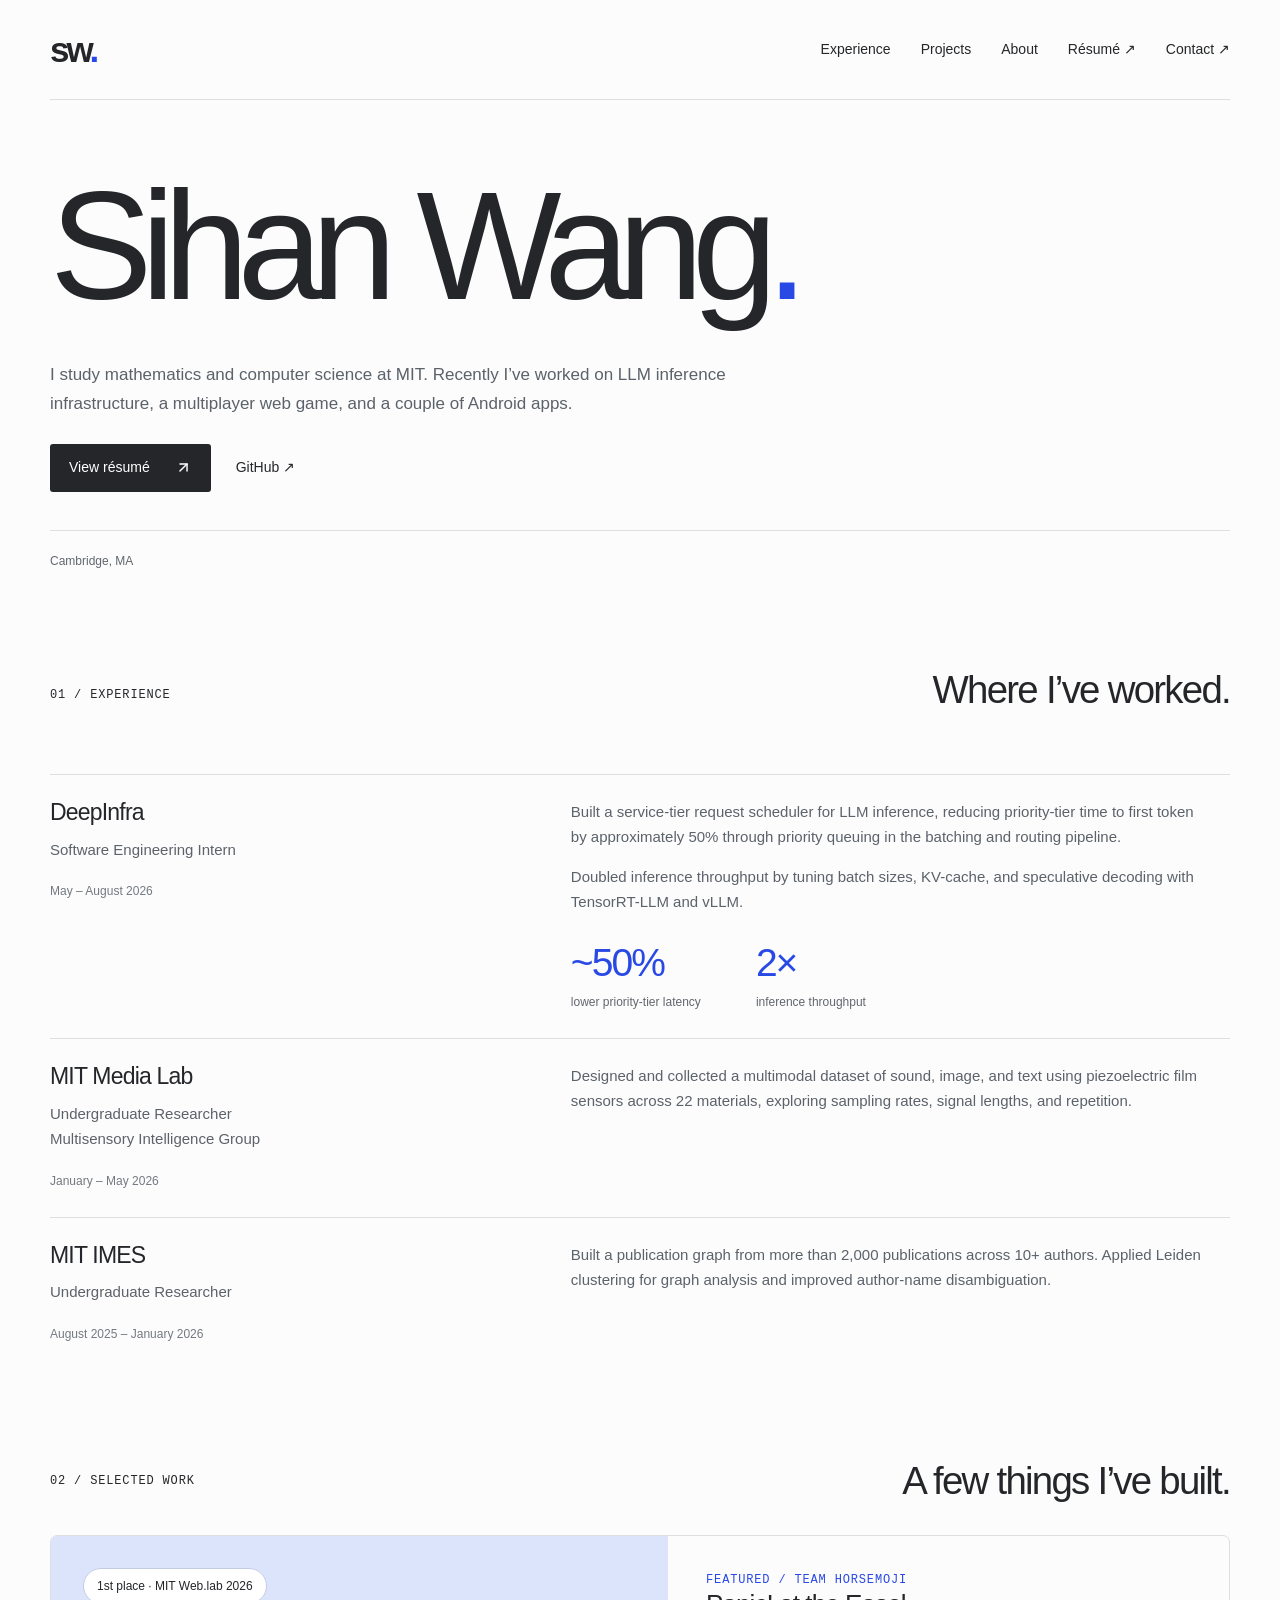
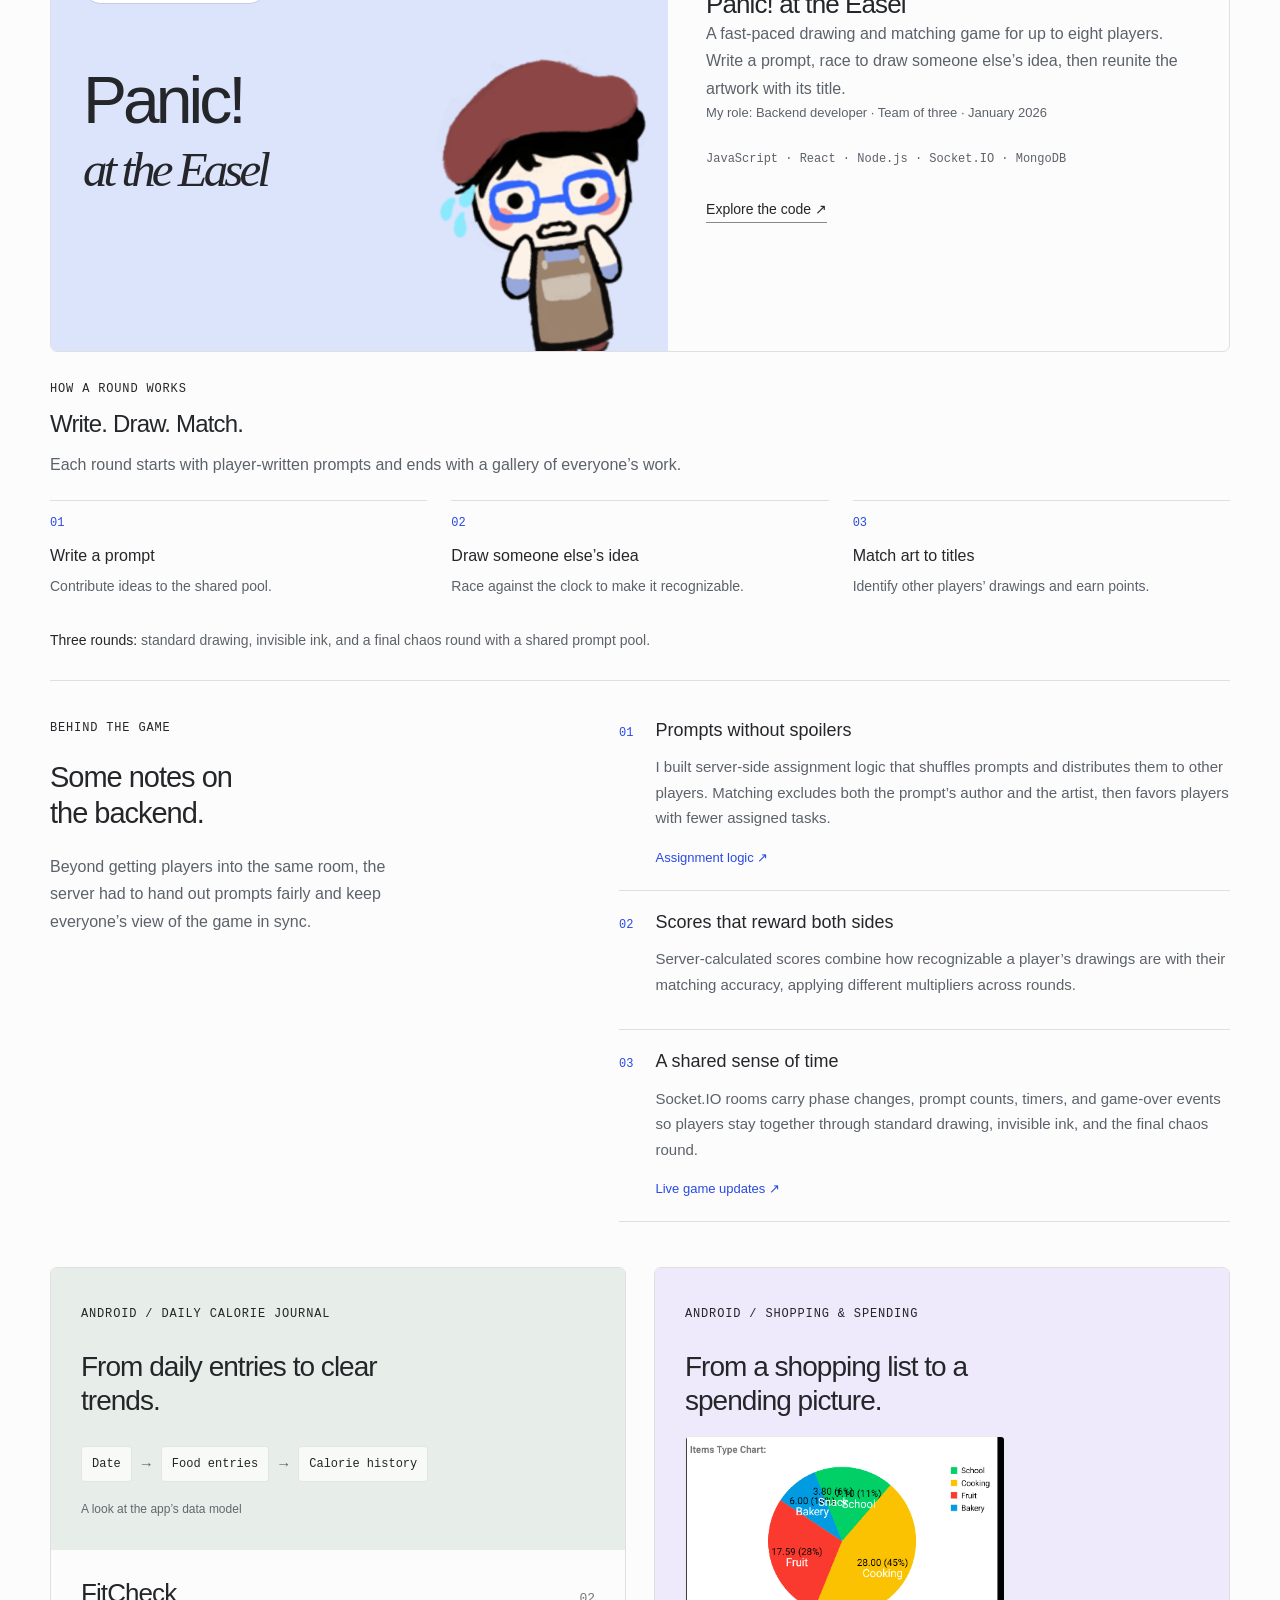
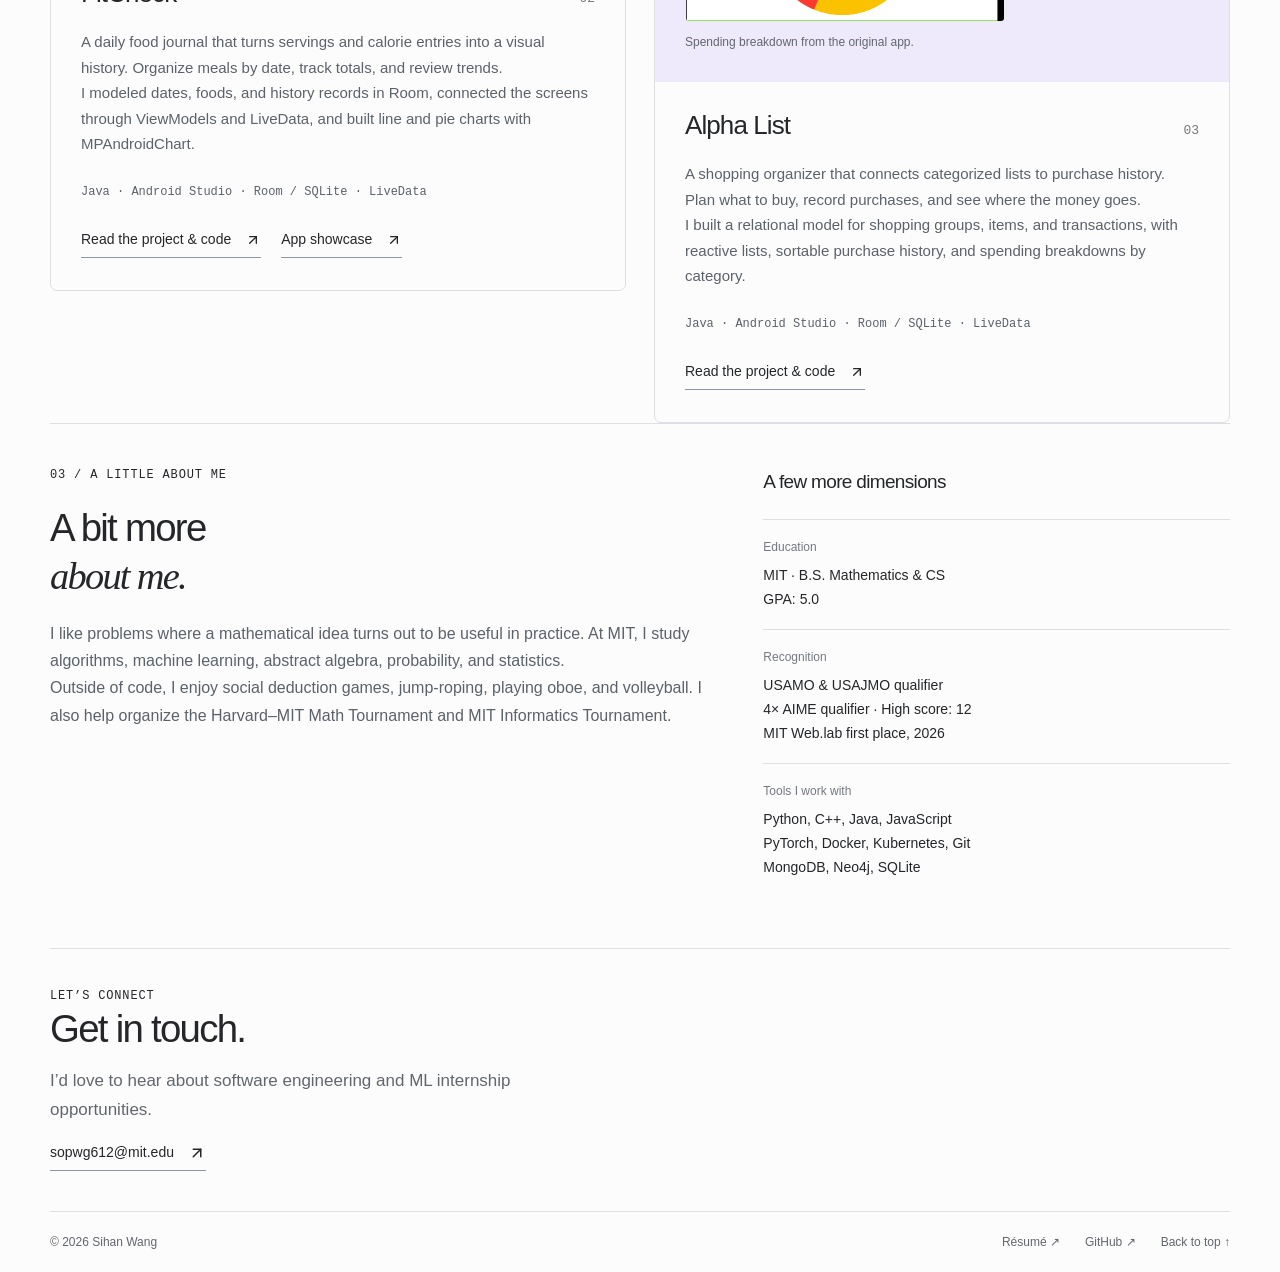
==== commit 2456c3d2: "Show work experience before projects" ====
--- a/index.html
+++ b/index.html
@@ -1,2 +1,2 @@
-<!DOCTYPE html><html lang="en"><head><meta charSet="utf-8"/><meta name="viewport" content="width=device-width, initial-scale=1"/><link rel="preload" href="/projects/easel-character.png" as="image"/><link rel="stylesheet" href="/_next/static/css/index.CZrBmzyj.css" data-rsc-css-href="/_next/static/css/index.CZrBmzyj.css" data-precedence="vite-rsc/importer-resources"/><link rel="modulepreload" fetchPriority="low" href="/_next/static/chunks/index-BDHw2TvS.js"/><script src="/_next/static/chunks/rolldown-runtime-C60lm6uB.js" type="module" async=""></script><script src="/_next/static/chunks/framework-D_rUT4EX.js" type="module" async=""></script><link rel="modulepreload" href="/_next/static/chunks/layout-segment-context-BI21-sUj.js" crossorigin=""/><link rel="modulepreload" href="/_next/static/chunks/Icon-BFIcK819.js" crossorigin=""/><title>Sihan Wang | Software Engineering Portfolio</title><meta name="description" content="Sihan Wang, an MIT mathematics and computer science student. Projects and experience in LLM inference infrastructure, multiplayer web games, and Android apps."/><meta property="og:title" content="Sihan Wang | Software Engineering Portfolio"/><meta property="og:description" content="Projects and experience in ML infrastructure, multiplayer games, and Android development."/><meta property="og:url" content="https://sophiawang85.github.io/"/><meta property="og:type" content="website"/><meta name="twitter:card" content="summary"/><meta name="twitter:title" content="Sihan Wang | Software Engineering Portfolio"/><meta name="twitter:description" content="Projects and experience in ML infrastructure, multiplayer games, and Android development."/><link rel="icon" href="/favicon.svg"/><link rel="canonical" href="https://sophiawang85.github.io/"/><script>Object.assign(((self[Symbol.for("vinext.navigationRuntime")]??={bootstrap:{routeManifest:null},functions:{}}).bootstrap.rsc??={rsc:[]}),{params:{},nav:{"pathname":"/","searchParams":[]}})</script><link rel="modulepreload" href="/_next/static/chunks/index-BDHw2TvS.js" />
-</head><body><a class="skip-link" href="#main">Skip to content</a><header class="shell"><a class="logo" href="#" aria-label="Sihan Wang home">sw<span>.</span></a><nav aria-label="Main navigation"><a href="#projects">Projects</a><a href="#experience">Experience</a><a href="#about">About</a><a href="/Sihan-Wang-Resume.pdf" target="_blank" rel="noreferrer">Résumé ↗</a><a href="mailto:sopwg612@mit.edu">Contact ↗</a></nav></header><main class="shell" id="main"><section class="hero" aria-label="Introduction"><h1>Sihan Wang<span>.</span></h1><div class="intro"><div><p>I study mathematics and computer science at MIT. Recently I’ve worked on LLM inference infrastructure, a multiplayer web game, and a couple of Android apps.</p><a class="button" href="/Sihan-Wang-Resume.pdf" target="_blank" rel="noreferrer">View résumé <svg xmlns="http://www.w3.org/2000/svg" width="17" height="17" viewBox="0 0 24 24" fill="none" stroke="currentColor" stroke-width="2" stroke-linecap="round" stroke-linejoin="round" class="lucide lucide-arrow-up-right" aria-hidden="true"><path d="M7 7h10v10"></path><path d="M7 17 17 7"></path></svg></a><a class="github" href="https://github.com/sophiawang85" target="_blank" rel="noreferrer">GitHub ↗</a></div></div><div class="meta"><span>Cambridge, MA</span></div></section><section id="projects"><div class="heading"><p class="eyebrow">01 / SELECTED WORK</p><h2>A few things I’ve built.</h2></div><article class="featured"><div class="art"><span class="award">1st place · MIT Web.lab 2026</span><h3>Panic!<br/><em>at the Easel</em></h3><img src="/projects/easel-character.png" alt="The game&#x27;s illustrated museum curator, panicking in a beret and blue glasses" width="1206" height="1682"/></div><div class="copy"><p class="eyebrow">FEATURED / TEAM HORSEMOJI</p><h3>Panic! at the Easel</h3><p>A fast-paced drawing and matching game for up to eight players. Write a prompt, race to draw someone else’s idea, then reunite the artwork with its title.</p><p class="role">My role: Backend developer · Team of three · January 2026</p><div class="tags">JavaScript · React · Node.js · Socket.IO · MongoDB</div><a href="https://github.com/weblab-class/thehorseemoji" target="_blank" rel="noreferrer">Explore the code ↗</a></div></article><div class="gameplay-overview"><div><p class="eyebrow">HOW A ROUND WORKS</p><h3>Write. Draw. Match.</h3><p>Each round starts with player-written prompts and ends with a gallery of everyone’s work.</p></div><ol class="gameplay-steps"><li><strong>Write a prompt</strong><span>Contribute ideas to the shared pool.</span></li><li><strong>Draw someone else’s idea</strong><span>Race against the clock to make it recognizable.</span></li><li><strong>Match art to titles</strong><span>Identify other players’ drawings and earn points.</span></li></ol><p class="round-note"><strong>Three rounds:</strong> standard drawing, invisible ink, and a final chaos round with a shared prompt pool.</p></div><div class="case-study"><div class="case-heading"><p class="eyebrow">BEHIND THE GAME</p><h3>Some notes on<br/>the backend.</h3><p>Beyond getting players into the same room, the server had to hand out prompts fairly and keep everyone’s view of the game in sync.</p></div><div class="engineering-points"><div><span>01</span><div><h4>Prompts without spoilers</h4><p>I built server-side assignment logic that shuffles prompts and distributes them to other players. Matching excludes both the prompt’s author and the artist, then favors players with fewer assigned tasks.</p><a href="https://github.com/weblab-class/thehorseemoji/blob/main/server/api.js" target="_blank" rel="noreferrer">Assignment logic ↗</a></div></div><div><span>02</span><div><h4>Scores that reward both sides</h4><p>Server-calculated scores combine how recognizable a player’s drawings are with their matching accuracy, applying different multipliers across rounds.</p></div></div><div><span>03</span><div><h4>A shared sense of time</h4><p>Socket.IO rooms carry phase changes, prompt counts, timers, and game-over events so players stay together through standard drawing, invisible ink, and the final chaos round.</p><a href="https://github.com/weblab-class/thehorseemoji/blob/main/server/server-socket.js" target="_blank" rel="noreferrer">Live game updates ↗</a></div></div></div></div><div class="android-grid"><article class="android-project"><div class="data-preview fitcheck"><span class="eyebrow">ANDROID / DAILY CALORIE JOURNAL</span><h3>From daily entries to clear trends.</h3><div class="entity-flow" aria-label="FitCheck data model"><div><span>Date</span><span class="flow-arrow" aria-hidden="true">→</span></div><div><span>Food entries</span><span class="flow-arrow" aria-hidden="true">→</span></div><div><span>Calorie history</span></div></div><span class="preview-caption">A look at the app’s data model</span></div><div class="android-copy"><div class="project-title"><h3>FitCheck</h3><span>02</span></div><p>A daily food journal that turns servings and calorie entries into a visual history. Organize meals by date, track totals, and review trends.</p><p>I modeled dates, foods, and history records in Room, connected the screens through ViewModels and LiveData, and built line and pie charts with MPAndroidChart.</p><div class="tags">Java · Android Studio · Room / SQLite · LiveData</div><div class="project-actions"><a class="text-link" href="https://github.com/sophiawang85/FitCheck-Android-Studio-App" target="_blank" rel="noreferrer">Read the project &amp; code <svg xmlns="http://www.w3.org/2000/svg" width="16" height="16" viewBox="0 0 24 24" fill="none" stroke="currentColor" stroke-width="2" stroke-linecap="round" stroke-linejoin="round" class="lucide lucide-arrow-up-right" aria-hidden="true"><path d="M7 7h10v10"></path><path d="M7 17 17 7"></path></svg></a><a class="text-link" href="https://drive.google.com/file/d/19OEEOyiVielvLd2YAioemkrn-Qtz13oA/view" target="_blank" rel="noreferrer">App showcase <svg xmlns="http://www.w3.org/2000/svg" width="16" height="16" viewBox="0 0 24 24" fill="none" stroke="currentColor" stroke-width="2" stroke-linecap="round" stroke-linejoin="round" class="lucide lucide-arrow-up-right" aria-hidden="true"><path d="M7 7h10v10"></path><path d="M7 17 17 7"></path></svg></a></div></div></article><article class="android-project"><div class="data-preview alphalist"><span class="eyebrow">ANDROID / SHOPPING &amp; SPENDING</span><h3>From a shopping list to a spending picture.</h3><figure class="app-screenshot"><img src="/projects/alpha-list-spending.png" width="484" height="280" alt="Alpha List spending chart showing the share of purchases in school, cooking, fruit, snacks, and bakery categories" loading="lazy"/><figcaption>Spending breakdown from the original app.</figcaption></figure></div><div class="android-copy"><div class="project-title"><h3>Alpha List</h3><span>03</span></div><p>A shopping organizer that connects categorized lists to purchase history. Plan what to buy, record purchases, and see where the money goes.</p><p>I built a relational model for shopping groups, items, and transactions, with reactive lists, sortable purchase history, and spending breakdowns by category.</p><div class="tags">Java · Android Studio · Room / SQLite · LiveData</div><div class="project-actions"><a class="text-link" href="https://github.com/sophiawang85/Alpha-List-Android-Studio-App" target="_blank" rel="noreferrer">Read the project &amp; code <svg xmlns="http://www.w3.org/2000/svg" width="16" height="16" viewBox="0 0 24 24" fill="none" stroke="currentColor" stroke-width="2" stroke-linecap="round" stroke-linejoin="round" class="lucide lucide-arrow-up-right" aria-hidden="true"><path d="M7 7h10v10"></path><path d="M7 17 17 7"></path></svg></a></div></div></article></div></section><section class="experience" id="experience"><div class="heading"><p class="eyebrow">02 / EXPERIENCE</p><h2>Where I’ve worked.</h2></div><div class="job"><div><h3>DeepInfra</h3><p>Software Engineering Intern</p><span class="date">May – August 2026</span></div><div><p>Built a service-tier request scheduler for LLM inference, reducing priority-tier time to first token by approximately 50% through priority queuing in the batching and routing pipeline.</p><p>Doubled inference throughput by tuning batch sizes, KV-cache, and speculative decoding with TensorRT-LLM and vLLM.</p><div class="metrics"><div><strong>~50%</strong><span>lower priority-tier latency</span></div><div><strong>2×</strong><span>inference throughput</span></div></div></div></div><div class="job"><div><h3>MIT Media Lab</h3><p>Undergraduate Researcher<br/>Multisensory Intelligence Group</p><span class="date">January – May 2026</span></div><div><p>Designed and collected a multimodal dataset of sound, image, and text using piezoelectric film sensors across 22 materials, exploring sampling rates, signal lengths, and repetition.</p></div></div><div class="job"><div><h3>MIT IMES</h3><p>Undergraduate Researcher</p><span class="date">August 2025 – January 2026</span></div><div><p>Built a publication graph from more than 2,000 publications across 10+ authors. Applied Leiden clustering for graph analysis and improved author-name disambiguation.</p></div></div></section><section class="about" id="about"><div><p class="eyebrow">03 / A LITTLE ABOUT ME</p><h2>A bit more<br/><em>about me.</em></h2><p>I like problems where a mathematical idea turns out to be useful in practice. At MIT, I study algorithms, machine learning, abstract algebra, probability, and statistics.</p><p>Outside of code, I enjoy social deduction games, jump-roping, playing oboe, and volleyball. I also help organize the Harvard–MIT Math Tournament and MIT Informatics Tournament.</p></div><div class="background"><h3>A few more dimensions</h3><dl><div><dt>Education</dt><dd>MIT · B.S. Mathematics &amp; CS<br/>GPA: 5.0</dd></div><div><dt>Recognition</dt><dd>USAMO &amp; USAJMO qualifier<br/>4× AIME qualifier · High score: 12<br/>MIT Web.lab first place, 2026</dd></div><div><dt>Tools I work with</dt><dd>Python, C++, Java, JavaScript<br/>PyTorch, Docker, Kubernetes, Git<br/>MongoDB, Neo4j, SQLite</dd></div></dl></div></section><footer><p class="eyebrow">LET’S CONNECT</p><h2>Get in touch.</h2><p class="footer-intro">I’d love to hear about software engineering and ML internship opportunities.</p><a class="text-link" href="mailto:sopwg612@mit.edu">sopwg612@mit.edu <svg xmlns="http://www.w3.org/2000/svg" width="18" height="18" viewBox="0 0 24 24" fill="none" stroke="currentColor" stroke-width="2" stroke-linecap="round" stroke-linejoin="round" class="lucide lucide-arrow-up-right" aria-hidden="true"><path d="M7 7h10v10"></path><path d="M7 17 17 7"></path></svg></a><div class="footer-bottom"><span>© 2026 Sihan Wang</span><a href="/Sihan-Wang-Resume.pdf" target="_blank" rel="noreferrer">Résumé ↗</a><a href="https://github.com/sophiawang85" target="_blank" rel="noreferrer">GitHub ↗</a><a href="#">Back to top ↑</a></div></footer></main><script type="module" src="/_next/static/chunks/index-BDHw2TvS.js" id="_R_" async=""></script><script>((self[Symbol.for("vinext.navigationRuntime")]??={bootstrap:{routeManifest:null},functions:{}}).bootstrap.rsc??={rsc:[]}).rsc.push("0:{\"page:/\":\"$L1\",\"layout:/\":\"$L2\",\"route:/\":\"$L3\",\"__route\":\"route:/\",\"__interceptionContext\":null,\"__layoutIds\":[\"layout:/\"],\"__rootLayout\":\"/\",\"__bfcacheSegmentIdentities\":{\"layout:/\":\"[\\\"layout\\\",\\\"layout:/\\\",\\\"root-boundary:/\\\",\\\"\\\"]\",\"page:/\":\"[\\\"page\\\",\\\"page:/\\\",\\\"root-boundary:/\\\",\\\"\\\"]\"},\"__srcPage\":[\"page\"],\"__layoutFlags\":{\"layout:/\":\"s\"},\"__artifactCompatibility\":{\"schemaVersion\":1,\"graphVersion\":\"app-route-graph:1177fd80f83fa7b0\",\"deploymentVersion\":\"d3c6d152-5221-4b91-9ed9-eeef237e611c\",\"appElementsSchemaVersion\":1,\"rscPayloadSchemaVersion\":1,\"rootBoundaryId\":\"/\",\"renderEpoch\":null}}\n")</script><script>((self[Symbol.for("vinext.navigationRuntime")]??={bootstrap:{routeManifest:null},functions:{}}).bootstrap.rsc??={rsc:[]}).rsc.push("4:I[\"8c0f216c4604\",[],\"Children\",1]\n")</script><script>((self[Symbol.for("vinext.navigationRuntime")]??={bootstrap:{routeManifest:null},functions:{}}).bootstrap.rsc??={rsc:[]}).rsc.push("5:I[\"593f344dc510\",[],\"GlobalErrorBoundary\",1]\n")</script><script>((self[Symbol.for("vinext.navigationRuntime")]??={bootstrap:{routeManifest:null},functions:{}}).bootstrap.rsc??={rsc:[]}).rsc.push("6:I[\"0b874ad30386\",[],\"default\",1]\n")</script><script>((self[Symbol.for("vinext.navigationRuntime")]??={bootstrap:{routeManifest:null},functions:{}}).bootstrap.rsc??={rsc:[]}).rsc.push("7:I[\"593f344dc510\",[],\"ErrorBoundary\",1]\n")</script><script>((self[Symbol.for("vinext.navigationRuntime")]??={bootstrap:{routeManifest:null},functions:{}}).bootstrap.rsc??={rsc:[]}).rsc.push("8:I[\"15c18cfaeeff\",[],\"LayoutSegmentProvider\",1]\n")</script><script>((self[Symbol.for("vinext.navigationRuntime")]??={bootstrap:{routeManifest:null},functions:{}}).bootstrap.rsc??={rsc:[]}).rsc.push("9:I[\"8c0f216c4604\",[],\"Slot\",1]\n")</script><script>((self[Symbol.for("vinext.navigationRuntime")]??={bootstrap:{routeManifest:null},functions:{}}).bootstrap.rsc??={rsc:[]}).rsc.push("a:I[\"593f344dc510\",[],\"NotFoundBoundary\",1]\n")</script><script>((self[Symbol.for("vinext.navigationRuntime")]??={bootstrap:{routeManifest:null},functions:{}}).bootstrap.rsc??={rsc:[]}).rsc.push("b:I[\"9276801271d6\",[],\"AppRouterScrollTarget\",1]\n")</script><script>((self[Symbol.for("vinext.navigationRuntime")]??={bootstrap:{routeManifest:null},functions:{}}).bootstrap.rsc??={rsc:[]}).rsc.push("c:I[\"593f344dc510\",[],\"RedirectBoundary\",1]\n")</script><script>((self[Symbol.for("vinext.navigationRuntime")]??={bootstrap:{routeManifest:null},functions:{}}).bootstrap.rsc??={rsc:[]}).rsc.push(":HL[\"/_next/static/css/index.CZrBmzyj.css\",\"style\"     ]\n")</script><script>((self[Symbol.for("vinext.navigationRuntime")]??={bootstrap:{routeManifest:null},functions:{}}).bootstrap.rsc??={rsc:[]}).rsc.push("2:[[[\"$\",\"link\",\"css:/_next/static/css/index.CZrBmzyj.css\",{\"rel\":\"stylesheet\",\"precedence\":\"vite-rsc/importer-resources\",\"href\":\"/_next/static/css/index.CZrBmzyj.css\",\"data-rsc-css-href\":\"/_next/static/css/index.CZrBmzyj.css\"}],\"$undefined\"],[\"$\",\"html\",null,{\"lang\":\"en\",\"children\":[\"$\",\"body\",null,{\"children\":[\"$\",\"$L4\",null,{}]}]}]]\n")</script><script>((self[Symbol.for("vinext.navigationRuntime")]??={bootstrap:{routeManifest:null},functions:{}}).bootstrap.rsc??={rsc:[]}).rsc.push("3:[[[\"$\",\"meta\",null,{\"charSet\":\"utf-8\"}],[[\"$\",\"title\",\"0\",{\"children\":\"Sihan Wang | Software Engineering Portfolio\"}],[\"$\",\"meta\",\"1\",{\"name\":\"description\",\"content\":\"Sihan Wang, an MIT mathematics and computer science student. Projects and experience in LLM inference infrastructure, multiplayer web games, and Android apps.\"}],[\"$\",\"meta\",\"2\",{\"property\":\"og:title\",\"content\":\"Sihan Wang | Software Engineering Portfolio\"}],[\"$\",\"meta\",\"3\",{\"property\":\"og:description\",\"content\":\"Projects and experience in ML infrastructure, multiplayer games, and Android development.\"}],[\"$\",\"meta\",\"4\",{\"property\":\"og:url\",\"content\":\"https://sophiawang85.github.io/\"}],[\"$\",\"meta\",\"5\",{\"property\":\"og:type\",\"content\":\"website\"}],[\"$\",\"meta\",\"6\",{\"name\":\"twitter:card\",\"content\":\"summary\"}],[\"$\",\"meta\",\"7\",{\"name\":\"twitter:title\",\"content\":\"Sihan Wang | Software Engineering Portfolio\"}],[\"$\",\"meta\",\"8\",{\"name\":\"twitter:description\",\"content\":\"Projects and experience in ML infrastructure, multiplayer games, and Android development.\"}],[\"$\",\"link\",\"9\",{\"data-vinext-streamed-icon\":\"$undefined\",\"rel\":\"icon\",\"href\":\"/favicon.svg\",\"type\":\"$undefined\",\"sizes\":\"$undefined\",\"color\":\"$undefined\",\"media\":\"$undefined\",\"fetchPriority\":\"$undefined\"}],[\"$\",\"link\",\"10\",{\"rel\":\"canonical\",\"href\":\"https://sophiawang85.github.io/\"}]],[[\"$\",\"meta\",\"0\",{\"name\":\"viewport\",\"content\":\"width=device-width, initial-scale=1\"}]]],[\"$\",\"$L5\",null,{\"fallback\":\"$6\",\"children\":[\"$\",\"$L7\",null,{\"fallback\":\"$6\",\"children\":[\"$\",\"$L8\",null,{\"providerId\":\"layout:/\",\"segmentMap\":{\"children\":[]},\"children\":[\"$\",\"$L9\",null,{\"id\":\"layout:/\",\"parallelSlots\":\"$undefined\",\"children\":[\"$\",\"$La\",null,{\"resetKey\":\"\",\"fallback\":[[\"$\",\"title\",null,{\"children\":\"404: This page could not be found.\"}],[\"$\",\"div\",null,{\"style\":{\"fontFamily\":\"system-ui,\\\"Segoe UI\\\",Roboto,Helvetica,Arial,sans-serif,\\\"Apple Color Emoji\\\",\\\"Segoe UI Emoji\\\"\",\"height\":\"100vh\",\"textAlign\":\"center\",\"display\":\"flex\",\"flexDirection\":\"column\",\"alignItems\":\"center\",\"justifyContent\":\"center\"},\"children\":[\"$\",\"div\",null,{\"children\":[[\"$\",\"style\",null,{\"dangerouslySetInnerHTML\":{\"__html\":\"body{color:#000;background:#fff;margin:0}.next-error-h1{border-right:1px solid rgba(0,0,0,.3)}@media (prefers-color-scheme:dark){body{color:#fff;background:#000}.next-error-h1{border-right:1px solid rgba(255,255,255,.3)}}\"}}],[\"$\",\"h1\",null,{\"className\":\"next-error-h1\",\"style\":{\"display\":\"inline-block\",\"margin\":\"0 20px 0 0\",\"padding\":\"0 23px 0 0\",\"fontSize\":24,\"fontWeight\":500,\"verticalAlign\":\"top\",\"lineHeight\":\"49px\"},\"children\":404}],[\"$\",\"div\",null,{\"style\":{\"display\":\"inline-block\"},\"children\":[\"$\",\"h2\",null,{\"style\":{\"fontSize\":14,\"fontWeight\":400,\"lineHeight\":\"49px\",\"margin\":0},\"children\":\"This page could not be found.\"}]}]]}]}]],\"children\":[\"$\",\"$Lb\",null,{\"children\":[\"$\",\"$Lc\",null,{\"children\":[[\"$\",\"$L8\",null,{\"providerId\":\"page:/\",\"segmentMap\":{\"children\":[\"__PAGE__\"]},\"children\":[\"$\",\"$L9\",null,{\"id\":\"page:/\"}]}],null]}]}]}]}]}]}]}],null,null]\n")</script><script>((self[Symbol.for("vinext.navigationRuntime")]??={bootstrap:{routeManifest:null},functions:{}}).bootstrap.rsc??={rsc:[]}).rsc.push("d:I[\"339f946bc456\",[],\"default\",1]\n")</script><script>((self[Symbol.for("vinext.navigationRuntime")]??={bootstrap:{routeManifest:null},functions:{}}).bootstrap.rsc??={rsc:[]}).rsc.push(":HL[\"/projects/easel-character.png\",\"image\"]\n")</script><script>((self[Symbol.for("vinext.navigationRuntime")]??={bootstrap:{routeManifest:null},functions:{}}).bootstrap.rsc??={rsc:[]}).rsc.push("1:[[\"$\",\"a\",null,{\"className\":\"skip-link\",\"href\":\"#main\",\"children\":\"Skip to content\"}],[\"$\",\"header\",null,{\"className\":\"shell\",\"children\":[[\"$\",\"a\",null,{\"className\":\"logo\",\"href\":\"#\",\"aria-label\":\"Sihan Wang home\",\"children\":[\"sw\",[\"$\",\"span\",null,{\"children\":\".\"}]]}],[\"$\",\"nav\",null,{\"aria-label\":\"Main navigation\",\"children\":[[\"$\",\"a\",null,{\"href\":\"#projects\",\"children\":\"Projects\"}],[\"$\",\"a\",null,{\"href\":\"#experience\",\"children\":\"Experience\"}],[\"$\",\"a\",null,{\"href\":\"#about\",\"children\":\"About\"}],[\"$\",\"a\",null,{\"href\":\"/Sihan-Wang-Resume.pdf\",\"target\":\"_blank\",\"rel\":\"noreferrer\",\"children\":\"Résumé ↗\"}],[\"$\",\"a\",null,{\"href\":\"mailto:sopwg612@mit.edu\",\"children\":\"Contact ↗\"}]]}]]}],[\"$\",\"main\",null,{\"className\":\"shell\",\"id\":\"main\",\"children\":[[\"$\",\"section\",null,{\"className\":\"hero\",\"aria-label\":\"Introduction\",\"children\":[[\"$\",\"h1\",null,{\"children\":[\"Sihan Wang\",[\"$\",\"span\",null,{\"children\":\".\"}]]}],[\"$\",\"div\",null,{\"className\":\"intro\",\"children\":[\"$\",\"div\",null,{\"children\":[[\"$\",\"p\",null,{\"children\":\"I study mathematics and computer science at MIT. Recently I’ve worked on LLM inference infrastructure, a multiplayer web game, and a couple of Android apps.\"}],[\"$\",\"a\",null,{\"className\":\"button\",\"href\":\"/Sihan-Wang-Resume.pdf\",\"target\":\"_blank\",\"rel\":\"noreferrer\",\"children\":[\"View résumé \",[\"$\",\"$Ld\",null,{\"ref\":\"$undefined\",\"iconNode\":[[\"path\",{\"d\":\"M7 7h10v10\",\"key\":\"1tivn9\"}],[\"path\",{\"d\":\"M7 17 17 7\",\"key\":\"1vkiza\"}]],\"className\":\"lucide-arrow-up-right\",\"size\":17}]]}],[\"$\",\"a\",null,{\"className\":\"github\",\"href\":\"https://github.com/sophiawang85\",\"target\":\"_blank\",\"rel\":\"noreferrer\",\"children\":\"GitHub ↗\"}]]}]}],[\"$\",\"div\",null,{\"className\":\"meta\",\"children\":[\"$\",\"span\",null,{\"children\":\"Cambridge, MA\"}]}]]}],[\"$\",\"section\",null,{\"id\":\"projects\",\"children\":[[\"$\",\"div\",null,{\"className\":\"heading\",\"children\":[[\"$\",\"p\",null,{\"className\":\"eyebrow\",\"children\":\"01 / SELECTED WORK\"}],[\"$\",\"h2\",null,{\"children\":\"A few things I’ve built.\"}]]}],[\"$\",\"article\",null,{\"className\":\"featured\",\"children\":[[\"$\",\"div\",null,{\"className\":\"art\",\"children\":[[\"$\",\"span\",null,{\"className\":\"award\",\"children\":\"1st place · MIT Web.lab 2026\"}],[\"$\",\"h3\",null,{\"children\":[\"Panic!\",[\"$\",\"br\",null,{}],[\"$\",\"em\",null,{\"children\":\"at the Easel\"}]]}],[\"$\",\"img\",null,{\"src\":\"/projects/easel-character.png\",\"alt\":\"The game's illustrated museum curator, panicking in a beret and blue glasses\",\"width\":\"1206\",\"height\":\"1682\"}]]}],[\"$\",\"div\",null,{\"className\":\"copy\",\"children\":[[\"$\",\"p\",null,{\"className\":\"eyebrow\",\"children\":\"FEATURED / TEAM HORSEMOJI\"}],[\"$\",\"h3\",null,{\"children\":\"Panic! at the Easel\"}],[\"$\",\"p\",null,{\"children\":\"A fast-paced drawing and matching game for up to eight players. Write a prompt, race to draw someone else’s idea, then reunite the artwork with its title.\"}],[\"$\",\"p\",null,{\"className\":\"role\",\"children\":\"My role: Backend developer · Team of three · January 2026\"}],[\"$\",\"div\",null,{\"className\":\"tags\",\"children\":\"JavaScript · React · Node.js · Socket.IO · MongoDB\"}],[\"$\",\"a\",null,{\"href\":\"https://github.com/weblab-class/thehorseemoji\",\"target\":\"_blank\",\"rel\":\"noreferrer\",\"children\":\"Explore the code ↗\"}]]}]]}],[\"$\",\"div\",null,{\"className\":\"gameplay-overview\",\"children\":[[\"$\",\"div\",null,{\"children\":[[\"$\",\"p\",null,{\"className\":\"eyebrow\",\"children\":\"HOW A ROUND WORKS\"}],[\"$\",\"h3\",null,{\"children\":\"Write. Draw. Match.\"}],[\"$\",\"p\",null,{\"children\":\"Each round starts with player-written prompts and ends with a gallery of everyone’s work.\"}]]}],[\"$\",\"ol\",null,{\"className\":\"gameplay-steps\",\"children\":[[\"$\",\"li\",null,{\"children\":[[\"$\",\"strong\",null,{\"children\":\"Write a prompt\"}],[\"$\",\"span\",null,{\"children\":\"Contribute ideas to the shared pool.\"}]]}],[\"$\",\"li\",null,{\"children\":[[\"$\",\"strong\",null,{\"children\":\"Draw someone else’s idea\"}],[\"$\",\"span\",null,{\"children\":\"Race against the clock to make it recognizable.\"}]]}],[\"$\",\"li\",null,{\"children\":[[\"$\",\"strong\",null,{\"children\":\"Match art to titles\"}],[\"$\",\"span\",null,{\"children\":\"Identify other players’ drawings and earn points.\"}]]}]]}],[\"$\",\"p\",null,{\"className\":\"round-note\",\"children\":[[\"$\",\"strong\",null,{\"children\":\"Three rounds:\"}],\" standard drawing, invisible ink, and a final chaos round with a shared prompt pool.\"]}]]}],[\"$\",\"div\",null,{\"className\":\"case-study\",\"children\":[[\"$\",\"div\",null,{\"className\":\"case-heading\",\"children\":[[\"$\",\"p\",null,{\"className\":\"eyebrow\",\"children\":\"BEHIND THE GAME\"}],[\"$\",\"h3\",null,{\"children\":[\"Some notes on\",[\"$\",\"br\",null,{}],\"the backend.\"]}],[\"$\",\"p\",null,{\"children\":\"Beyond getting players into the same room, the server had to hand out prompts fairly and keep everyone’s view of the game in sync.\"}]]}],\"$Le\"]}],\"$Lf\"]}],\"$L10\",\"$L11\",\"$L12\"]}]]\n")</script><script>((self[Symbol.for("vinext.navigationRuntime")]??={bootstrap:{routeManifest:null},functions:{}}).bootstrap.rsc??={rsc:[]}).rsc.push("e:[\"$\",\"div\",null,{\"className\":\"engineering-points\",\"children\":[[\"$\",\"div\",null,{\"children\":[[\"$\",\"span\",null,{\"children\":\"01\"}],[\"$\",\"div\",null,{\"children\":[[\"$\",\"h4\",null,{\"children\":\"Prompts without spoilers\"}],[\"$\",\"p\",null,{\"children\":\"I built server-side assignment logic that shuffles prompts and distributes them to other players. Matching excludes both the prompt’s author and the artist, then favors players with fewer assigned tasks.\"}],[\"$\",\"a\",null,{\"href\":\"https://github.com/weblab-class/thehorseemoji/blob/main/server/api.js\",\"target\":\"_blank\",\"rel\":\"noreferrer\",\"children\":\"Assignment logic ↗\"}]]}]]}],[\"$\",\"div\",null,{\"children\":[[\"$\",\"span\",null,{\"children\":\"02\"}],[\"$\",\"div\",null,{\"children\":[[\"$\",\"h4\",null,{\"children\":\"Scores that reward both sides\"}],[\"$\",\"p\",null,{\"children\":\"Server-calculated scores combine how recognizable a player’s drawings are with their matching accuracy, applying different multipliers across rounds.\"}]]}]]}],[\"$\",\"div\",null,{\"children\":[[\"$\",\"span\",null,{\"children\":\"03\"}],[\"$\",\"div\",null,{\"children\":[[\"$\",\"h4\",null,{\"children\":\"A shared sense of time\"}],[\"$\",\"p\",null,{\"children\":\"Socket.IO rooms carry phase changes, prompt counts, timers, and game-over events so players stay together through standard drawing, invisible ink, and the final chaos round.\"}],[\"$\",\"a\",null,{\"href\":\"https://github.com/weblab-class/thehorseemoji/blob/main/server/server-socket.js\",\"target\":\"_blank\",\"rel\":\"noreferrer\",\"children\":\"Live game updates ↗\"}]]}]]}]]}]\n")</script><script>((self[Symbol.for("vinext.navigationRuntime")]??={bootstrap:{routeManifest:null},functions:{}}).bootstrap.rsc??={rsc:[]}).rsc.push("f:[\"$\",\"div\",null,{\"className\":\"android-grid\",\"children\":[[\"$\",\"article\",\"FitCheck\",{\"className\":\"android-project\",\"children\":[[\"$\",\"div\",null,{\"className\":\"data-preview fitcheck\",\"children\":[[\"$\",\"span\",null,{\"className\":\"eyebrow\",\"children\":\"ANDROID / DAILY CALORIE JOURNAL\"}],[\"$\",\"h3\",null,{\"children\":\"From daily entries to clear trends.\"}],[[\"$\",\"div\",null,{\"className\":\"entity-flow\",\"aria-label\":\"FitCheck data model\",\"children\":[[\"$\",\"div\",\"Date\",{\"children\":[[\"$\",\"span\",null,{\"children\":\"Date\"}],[\"$\",\"span\",null,{\"className\":\"flow-arrow\",\"aria-hidden\":\"true\",\"children\":\"→\"}]]}],[\"$\",\"div\",\"Food entries\",{\"children\":[[\"$\",\"span\",null,{\"children\":\"Food entries\"}],[\"$\",\"span\",null,{\"className\":\"flow-arrow\",\"aria-hidden\":\"true\",\"children\":\"→\"}]]}],[\"$\",\"div\",\"Calorie history\",{\"children\":[[\"$\",\"span\",null,{\"children\":\"Calorie history\"}],false]}]]}],[\"$\",\"span\",null,{\"className\":\"preview-caption\",\"children\":\"A look at the app’s data model\"}]]]}],[\"$\",\"div\",null,{\"className\":\"android-copy\",\"children\":[[\"$\",\"div\",null,{\"className\":\"project-title\",\"children\":[[\"$\",\"h3\",null,{\"children\":\"FitCheck\"}],[\"$\",\"span\",null,{\"children\":\"02\"}]]}],[\"$\",\"p\",null,{\"children\":\"A daily food journal that turns servings and calorie entries into a visual history. Organize meals by date, track totals, and review trends.\"}],[\"$\",\"p\",null,{\"children\":\"I modeled dates, foods, and history records in Room, connected the screens through ViewModels and LiveData, and built line and pie charts with MPAndroidChart.\"}],[\"$\",\"div\",null,{\"className\":\"tags\",\"children\":\"Java · Android Studio · Room / SQLite · LiveData\"}],[\"$\",\"div\",null,{\"className\":\"project-actions\",\"children\":[[\"$\",\"a\",null,{\"className\":\"text-link\",\"href\":\"https://github.com/sophiawang85/FitCheck-Android-Studio-App\",\"target\":\"_blank\",\"rel\":\"noreferrer\",\"children\":[\"Read the project \u0026 code \",[\"$\",\"$Ld\",null,{\"ref\":\"$undefined\",\"iconNode\":\"$1:2:props:children:0:props:children:1:props:children:props:children:1:props:children:1:props:iconNode\",\"className\":\"lucide-arrow-up-right\",\"size\":16}]]}],[\"$\",\"a\",null,{\"className\":\"text-link\",\"href\":\"https://drive.google.com/file/d/19OEEOyiVielvLd2YAioemkrn-Qtz13oA/view\",\"target\":\"_blank\",\"rel\":\"noreferrer\",\"children\":[\"App showcase \",[\"$\",\"$Ld\",null,{\"ref\":\"$undefined\",\"iconNode\":\"$1:2:props:children:0:props:children:1:props:children:props:children:1:props:children:1:props:iconNode\",\"className\":\"lucide-arrow-up-right\",\"size\":16}]]}]]}]]}]]}],[\"$\",\"article\",\"Alpha List\",{\"className\":\"android-project\",\"children\":[[\"$\",\"div\",null,{\"className\":\"data-preview alphalist\",\"children\":[[\"$\",\"span\",null,{\"className\":\"eyebrow\",\"children\":\"ANDROID / SHOPPING \u0026 SPENDING\"}],[\"$\",\"h3\",null,{\"children\":\"From a shopping list to a spending picture.\"}],[\"$\",\"figure\",null,{\"className\":\"app-screenshot\",\"children\":[[\"$\",\"img\",null,{\"src\":\"/projects/alpha-list-spending.png\",\"width\":\"484\",\"height\":\"280\",\"alt\":\"Alpha List spending chart showing the share of purchases in school, cooking, fruit, snacks, and bakery categories\",\"loading\":\"lazy\"}],[\"$\",\"figcaption\",null,{\"children\":\"Spending breakdown from the original app.\"}]]}]]}],[\"$\",\"div\",null,{\"className\":\"android-copy\",\"children\":[[\"$\",\"div\",null,{\"className\":\"project-title\",\"children\":[[\"$\",\"h3\",null,{\"children\":\"Alpha List\"}],[\"$\",\"span\",null,{\"children\":\"03\"}]]}],[\"$\",\"p\",null,{\"children\":\"A shopping organizer that connects categorized lists to purchase history. Plan what to buy, record purchases, and see where the money goes.\"}],[\"$\",\"p\",null,{\"children\":\"I built a relational model for shopping groups, items, and transactions, with reactive lists, sortable purchase history, and spending breakdowns by category.\"}],[\"$\",\"div\",null,{\"className\":\"tags\",\"children\":\"Java · Android Studio · Room / SQLite · LiveData\"}],[\"$\",\"div\",null,{\"className\":\"project-actions\",\"children\":[[\"$\",\"a\",null,{\"className\":\"text-link\",\"href\":\"https://github.com/sophiawang85/Alpha-List-Android-Studio-App\",\"target\":\"_blank\",\"rel\":\"noreferrer\",\"children\":[\"Read the project \u0026 code \",[\"$\",\"$Ld\",null,{\"ref\":\"$undefined\",\"iconNode\":\"$1:2:props:children:0:props:children:1:props:children:props:children:1:props:children:1:props:iconNode\",\"className\":\"lucide-arrow-up-right\",\"size\":16}]]}],false]}]]}]]}]]}]\n")</script><script>((self[Symbol.for("vinext.navigationRuntime")]??={bootstrap:{routeManifest:null},functions:{}}).bootstrap.rsc??={rsc:[]}).rsc.push("10:[\"$\",\"section\",null,{\"className\":\"experience\",\"id\":\"experience\",\"children\":[[\"$\",\"div\",null,{\"className\":\"heading\",\"children\":[[\"$\",\"p\",null,{\"className\":\"eyebrow\",\"children\":\"02 / EXPERIENCE\"}],[\"$\",\"h2\",null,{\"children\":\"Where I’ve worked.\"}]]}],[\"$\",\"div\",null,{\"className\":\"job\",\"children\":[[\"$\",\"div\",null,{\"children\":[[\"$\",\"h3\",null,{\"children\":\"DeepInfra\"}],[\"$\",\"p\",null,{\"children\":\"Software Engineering Intern\"}],[\"$\",\"span\",null,{\"className\":\"date\",\"children\":\"May – August 2026\"}]]}],[\"$\",\"div\",null,{\"children\":[[\"$\",\"p\",null,{\"children\":\"Built a service-tier request scheduler for LLM inference, reducing priority-tier time to first token by approximately 50% through priority queuing in the batching and routing pipeline.\"}],[\"$\",\"p\",null,{\"children\":\"Doubled inference throughput by tuning batch sizes, KV-cache, and speculative decoding with TensorRT-LLM and vLLM.\"}],[\"$\",\"div\",null,{\"className\":\"metrics\",\"children\":[[\"$\",\"div\",null,{\"children\":[[\"$\",\"strong\",null,{\"children\":\"~50%\"}],[\"$\",\"span\",null,{\"children\":\"lower priority-tier latency\"}]]}],[\"$\",\"div\",null,{\"children\":[[\"$\",\"strong\",null,{\"children\":\"2×\"}],[\"$\",\"span\",null,{\"children\":\"inference throughput\"}]]}]]}]]}]]}],[\"$\",\"div\",null,{\"className\":\"job\",\"children\":[[\"$\",\"div\",null,{\"children\":[[\"$\",\"h3\",null,{\"children\":\"MIT Media Lab\"}],[\"$\",\"p\",null,{\"children\":[\"Undergraduate Researcher\",[\"$\",\"br\",null,{}],\"Multisensory Intelligence Group\"]}],[\"$\",\"span\",null,{\"className\":\"date\",\"children\":\"January – May 2026\"}]]}],[\"$\",\"div\",null,{\"children\":[\"$\",\"p\",null,{\"children\":\"Designed and collected a multimodal dataset of sound, image, and text using piezoelectric film sensors across 22 materials, exploring sampling rates, signal lengths, and repetition.\"}]}]]}],[\"$\",\"div\",null,{\"className\":\"job\",\"children\":[[\"$\",\"div\",null,{\"children\":[[\"$\",\"h3\",null,{\"children\":\"MIT IMES\"}],[\"$\",\"p\",null,{\"children\":\"Undergraduate Researcher\"}],[\"$\",\"span\",null,{\"className\":\"date\",\"children\":\"August 2025 – January 2026\"}]]}],[\"$\",\"div\",null,{\"children\":[\"$\",\"p\",null,{\"children\":\"Built a publication graph from more than 2,000 publications across 10+ authors. Applied Leiden clustering for graph analysis and improved author-name disambiguation.\"}]}]]}]]}]\n")</script><script>((self[Symbol.for("vinext.navigationRuntime")]??={bootstrap:{routeManifest:null},functions:{}}).bootstrap.rsc??={rsc:[]}).rsc.push("11:[\"$\",\"section\",null,{\"className\":\"about\",\"id\":\"about\",\"children\":[[\"$\",\"div\",null,{\"children\":[[\"$\",\"p\",null,{\"className\":\"eyebrow\",\"children\":\"03 / A LITTLE ABOUT ME\"}],[\"$\",\"h2\",null,{\"children\":[\"A bit more\",[\"$\",\"br\",null,{}],[\"$\",\"em\",null,{\"children\":\"about me.\"}]]}],[\"$\",\"p\",null,{\"children\":\"I like problems where a mathematical idea turns out to be useful in practice. At MIT, I study algorithms, machine learning, abstract algebra, probability, and statistics.\"}],[\"$\",\"p\",null,{\"children\":\"Outside of code, I enjoy social deduction games, jump-roping, playing oboe, and volleyball. I also help organize the Harvard–MIT Math Tournament and MIT Informatics Tournament.\"}]]}],[\"$\",\"div\",null,{\"className\":\"background\",\"children\":[[\"$\",\"h3\",null,{\"children\":\"A few more dimensions\"}],[\"$\",\"dl\",null,{\"children\":[[\"$\",\"div\",null,{\"children\":[[\"$\",\"dt\",null,{\"children\":\"Education\"}],[\"$\",\"dd\",null,{\"children\":[\"MIT · B.S. Mathematics \u0026 CS\",[\"$\",\"br\",null,{}],\"GPA: 5.0\"]}]]}],[\"$\",\"div\",null,{\"children\":[[\"$\",\"dt\",null,{\"children\":\"Recognition\"}],[\"$\",\"dd\",null,{\"children\":[\"USAMO \u0026 USAJMO qualifier\",[\"$\",\"br\",null,{}],\"4× AIME qualifier · High score: 12\",[\"$\",\"br\",null,{}],\"MIT Web.lab first place, 2026\"]}]]}],[\"$\",\"div\",null,{\"children\":[[\"$\",\"dt\",null,{\"children\":\"Tools I work with\"}],[\"$\",\"dd\",null,{\"children\":[\"Python, C++, Java, JavaScript\",[\"$\",\"br\",null,{}],\"PyTorch, Docker, Kubernetes, Git\",[\"$\",\"br\",null,{}],\"MongoDB, Neo4j, SQLite\"]}]]}]]}]]}]]}]\n")</script><script>((self[Symbol.for("vinext.navigationRuntime")]??={bootstrap:{routeManifest:null},functions:{}}).bootstrap.rsc??={rsc:[]}).rsc.push("12:[\"$\",\"footer\",null,{\"children\":[[\"$\",\"p\",null,{\"className\":\"eyebrow\",\"children\":\"LET’S CONNECT\"}],[\"$\",\"h2\",null,{\"children\":\"Get in touch.\"}],[\"$\",\"p\",null,{\"className\":\"footer-intro\",\"children\":\"I’d love to hear about software engineering and ML internship opportunities.\"}],[\"$\",\"a\",null,{\"className\":\"text-link\",\"href\":\"mailto:sopwg612@mit.edu\",\"children\":[\"sopwg612@mit.edu \",[\"$\",\"$Ld\",null,{\"ref\":\"$undefined\",\"iconNode\":\"$1:2:props:children:0:props:children:1:props:children:props:children:1:props:children:1:props:iconNode\",\"className\":\"lucide-arrow-up-right\",\"size\":18}]]}],[\"$\",\"div\",null,{\"className\":\"footer-bottom\",\"children\":[[\"$\",\"span\",null,{\"children\":\"© 2026 Sihan Wang\"}],[\"$\",\"a\",null,{\"href\":\"/Sihan-Wang-Resume.pdf\",\"target\":\"_blank\",\"rel\":\"noreferrer\",\"children\":\"Résumé ↗\"}],[\"$\",\"a\",null,{\"href\":\"https://github.com/sophiawang85\",\"target\":\"_blank\",\"rel\":\"noreferrer\",\"children\":\"GitHub ↗\"}],[\"$\",\"a\",null,{\"href\":\"#\",\"children\":\"Back to top ↑\"}]]}]]}]\n")</script><script>Object.assign(((self[Symbol.for("vinext.navigationRuntime")]??={bootstrap:{routeManifest:null},functions:{}}).bootstrap.rsc??={rsc:[]}),{"initialCacheKind":"static"});((self[Symbol.for("vinext.navigationRuntime")]??={bootstrap:{routeManifest:null},functions:{}}).bootstrap.rsc??={rsc:[]}).done=true</script></body></html>+<!DOCTYPE html><html lang="en"><head><meta charSet="utf-8"/><meta name="viewport" content="width=device-width, initial-scale=1"/><link rel="preload" href="/projects/easel-character.png" as="image"/><link rel="stylesheet" href="/_next/static/css/index.CZrBmzyj.css" data-rsc-css-href="/_next/static/css/index.CZrBmzyj.css" data-precedence="vite-rsc/importer-resources"/><link rel="modulepreload" fetchPriority="low" href="/_next/static/chunks/index-DPq7nmhC.js"/><script src="/_next/static/chunks/rolldown-runtime-C60lm6uB.js" type="module" async=""></script><script src="/_next/static/chunks/framework-D_rUT4EX.js" type="module" async=""></script><link rel="modulepreload" href="/_next/static/chunks/layout-segment-context-DEAHlMuq.js" crossorigin=""/><link rel="modulepreload" href="/_next/static/chunks/Icon-BFIcK819.js" crossorigin=""/><title>Sihan Wang | Software Engineering Portfolio</title><meta name="description" content="Sihan Wang, an MIT mathematics and computer science student. Projects and experience in LLM inference infrastructure, multiplayer web games, and Android apps."/><meta property="og:title" content="Sihan Wang | Software Engineering Portfolio"/><meta property="og:description" content="Projects and experience in ML infrastructure, multiplayer games, and Android development."/><meta property="og:url" content="https://sophiawang85.github.io/"/><meta property="og:type" content="website"/><meta name="twitter:card" content="summary"/><meta name="twitter:title" content="Sihan Wang | Software Engineering Portfolio"/><meta name="twitter:description" content="Projects and experience in ML infrastructure, multiplayer games, and Android development."/><link rel="icon" href="/favicon.svg"/><link rel="canonical" href="https://sophiawang85.github.io/"/><script>Object.assign(((self[Symbol.for("vinext.navigationRuntime")]??={bootstrap:{routeManifest:null},functions:{}}).bootstrap.rsc??={rsc:[]}),{params:{},nav:{"pathname":"/","searchParams":[]}})</script><link rel="modulepreload" href="/_next/static/chunks/index-DPq7nmhC.js" />
+</head><body><a class="skip-link" href="#main">Skip to content</a><header class="shell"><a class="logo" href="#" aria-label="Sihan Wang home">sw<span>.</span></a><nav aria-label="Main navigation"><a href="#experience">Experience</a><a href="#projects">Projects</a><a href="#about">About</a><a href="/Sihan-Wang-Resume.pdf" target="_blank" rel="noreferrer">Résumé ↗</a><a href="mailto:sopwg612@mit.edu">Contact ↗</a></nav></header><main class="shell" id="main"><section class="hero" aria-label="Introduction"><h1>Sihan Wang<span>.</span></h1><div class="intro"><div><p>I study mathematics and computer science at MIT. Recently I’ve worked on LLM inference infrastructure, a multiplayer web game, and a couple of Android apps.</p><a class="button" href="/Sihan-Wang-Resume.pdf" target="_blank" rel="noreferrer">View résumé <svg xmlns="http://www.w3.org/2000/svg" width="17" height="17" viewBox="0 0 24 24" fill="none" stroke="currentColor" stroke-width="2" stroke-linecap="round" stroke-linejoin="round" class="lucide lucide-arrow-up-right" aria-hidden="true"><path d="M7 7h10v10"></path><path d="M7 17 17 7"></path></svg></a><a class="github" href="https://github.com/sophiawang85" target="_blank" rel="noreferrer">GitHub ↗</a></div></div><div class="meta"><span>Cambridge, MA</span></div></section><section class="experience" id="experience"><div class="heading"><p class="eyebrow">01 / EXPERIENCE</p><h2>Where I’ve worked.</h2></div><div class="job"><div><h3>DeepInfra</h3><p>Software Engineering Intern</p><span class="date">May – August 2026</span></div><div><p>Built a service-tier request scheduler for LLM inference, reducing priority-tier time to first token by approximately 50% through priority queuing in the batching and routing pipeline.</p><p>Doubled inference throughput by tuning batch sizes, KV-cache, and speculative decoding with TensorRT-LLM and vLLM.</p><div class="metrics"><div><strong>~50%</strong><span>lower priority-tier latency</span></div><div><strong>2×</strong><span>inference throughput</span></div></div></div></div><div class="job"><div><h3>MIT Media Lab</h3><p>Undergraduate Researcher<br/>Multisensory Intelligence Group</p><span class="date">January – May 2026</span></div><div><p>Designed and collected a multimodal dataset of sound, image, and text using piezoelectric film sensors across 22 materials, exploring sampling rates, signal lengths, and repetition.</p></div></div><div class="job"><div><h3>MIT IMES</h3><p>Undergraduate Researcher</p><span class="date">August 2025 – January 2026</span></div><div><p>Built a publication graph from more than 2,000 publications across 10+ authors. Applied Leiden clustering for graph analysis and improved author-name disambiguation.</p></div></div></section><section id="projects"><div class="heading"><p class="eyebrow">02 / SELECTED WORK</p><h2>A few things I’ve built.</h2></div><article class="featured"><div class="art"><span class="award">1st place · MIT Web.lab 2026</span><h3>Panic!<br/><em>at the Easel</em></h3><img src="/projects/easel-character.png" alt="The game&#x27;s illustrated museum curator, panicking in a beret and blue glasses" width="1206" height="1682"/></div><div class="copy"><p class="eyebrow">FEATURED / TEAM HORSEMOJI</p><h3>Panic! at the Easel</h3><p>A fast-paced drawing and matching game for up to eight players. Write a prompt, race to draw someone else’s idea, then reunite the artwork with its title.</p><p class="role">My role: Backend developer · Team of three · January 2026</p><div class="tags">JavaScript · React · Node.js · Socket.IO · MongoDB</div><a href="https://github.com/weblab-class/thehorseemoji" target="_blank" rel="noreferrer">Explore the code ↗</a></div></article><div class="gameplay-overview"><div><p class="eyebrow">HOW A ROUND WORKS</p><h3>Write. Draw. Match.</h3><p>Each round starts with player-written prompts and ends with a gallery of everyone’s work.</p></div><ol class="gameplay-steps"><li><strong>Write a prompt</strong><span>Contribute ideas to the shared pool.</span></li><li><strong>Draw someone else’s idea</strong><span>Race against the clock to make it recognizable.</span></li><li><strong>Match art to titles</strong><span>Identify other players’ drawings and earn points.</span></li></ol><p class="round-note"><strong>Three rounds:</strong> standard drawing, invisible ink, and a final chaos round with a shared prompt pool.</p></div><div class="case-study"><div class="case-heading"><p class="eyebrow">BEHIND THE GAME</p><h3>Some notes on<br/>the backend.</h3><p>Beyond getting players into the same room, the server had to hand out prompts fairly and keep everyone’s view of the game in sync.</p></div><div class="engineering-points"><div><span>01</span><div><h4>Prompts without spoilers</h4><p>I built server-side assignment logic that shuffles prompts and distributes them to other players. Matching excludes both the prompt’s author and the artist, then favors players with fewer assigned tasks.</p><a href="https://github.com/weblab-class/thehorseemoji/blob/main/server/api.js" target="_blank" rel="noreferrer">Assignment logic ↗</a></div></div><div><span>02</span><div><h4>Scores that reward both sides</h4><p>Server-calculated scores combine how recognizable a player’s drawings are with their matching accuracy, applying different multipliers across rounds.</p></div></div><div><span>03</span><div><h4>A shared sense of time</h4><p>Socket.IO rooms carry phase changes, prompt counts, timers, and game-over events so players stay together through standard drawing, invisible ink, and the final chaos round.</p><a href="https://github.com/weblab-class/thehorseemoji/blob/main/server/server-socket.js" target="_blank" rel="noreferrer">Live game updates ↗</a></div></div></div></div><div class="android-grid"><article class="android-project"><div class="data-preview fitcheck"><span class="eyebrow">ANDROID / DAILY CALORIE JOURNAL</span><h3>From daily entries to clear trends.</h3><div class="entity-flow" aria-label="FitCheck data model"><div><span>Date</span><span class="flow-arrow" aria-hidden="true">→</span></div><div><span>Food entries</span><span class="flow-arrow" aria-hidden="true">→</span></div><div><span>Calorie history</span></div></div><span class="preview-caption">A look at the app’s data model</span></div><div class="android-copy"><div class="project-title"><h3>FitCheck</h3><span>02</span></div><p>A daily food journal that turns servings and calorie entries into a visual history. Organize meals by date, track totals, and review trends.</p><p>I modeled dates, foods, and history records in Room, connected the screens through ViewModels and LiveData, and built line and pie charts with MPAndroidChart.</p><div class="tags">Java · Android Studio · Room / SQLite · LiveData</div><div class="project-actions"><a class="text-link" href="https://github.com/sophiawang85/FitCheck-Android-Studio-App" target="_blank" rel="noreferrer">Read the project &amp; code <svg xmlns="http://www.w3.org/2000/svg" width="16" height="16" viewBox="0 0 24 24" fill="none" stroke="currentColor" stroke-width="2" stroke-linecap="round" stroke-linejoin="round" class="lucide lucide-arrow-up-right" aria-hidden="true"><path d="M7 7h10v10"></path><path d="M7 17 17 7"></path></svg></a><a class="text-link" href="https://drive.google.com/file/d/19OEEOyiVielvLd2YAioemkrn-Qtz13oA/view" target="_blank" rel="noreferrer">App showcase <svg xmlns="http://www.w3.org/2000/svg" width="16" height="16" viewBox="0 0 24 24" fill="none" stroke="currentColor" stroke-width="2" stroke-linecap="round" stroke-linejoin="round" class="lucide lucide-arrow-up-right" aria-hidden="true"><path d="M7 7h10v10"></path><path d="M7 17 17 7"></path></svg></a></div></div></article><article class="android-project"><div class="data-preview alphalist"><span class="eyebrow">ANDROID / SHOPPING &amp; SPENDING</span><h3>From a shopping list to a spending picture.</h3><figure class="app-screenshot"><img src="/projects/alpha-list-spending.png" width="484" height="280" alt="Alpha List spending chart showing the share of purchases in school, cooking, fruit, snacks, and bakery categories" loading="lazy"/><figcaption>Spending breakdown from the original app.</figcaption></figure></div><div class="android-copy"><div class="project-title"><h3>Alpha List</h3><span>03</span></div><p>A shopping organizer that connects categorized lists to purchase history. Plan what to buy, record purchases, and see where the money goes.</p><p>I built a relational model for shopping groups, items, and transactions, with reactive lists, sortable purchase history, and spending breakdowns by category.</p><div class="tags">Java · Android Studio · Room / SQLite · LiveData</div><div class="project-actions"><a class="text-link" href="https://github.com/sophiawang85/Alpha-List-Android-Studio-App" target="_blank" rel="noreferrer">Read the project &amp; code <svg xmlns="http://www.w3.org/2000/svg" width="16" height="16" viewBox="0 0 24 24" fill="none" stroke="currentColor" stroke-width="2" stroke-linecap="round" stroke-linejoin="round" class="lucide lucide-arrow-up-right" aria-hidden="true"><path d="M7 7h10v10"></path><path d="M7 17 17 7"></path></svg></a></div></div></article></div></section><section class="about" id="about"><div><p class="eyebrow">03 / A LITTLE ABOUT ME</p><h2>A bit more<br/><em>about me.</em></h2><p>I like problems where a mathematical idea turns out to be useful in practice. At MIT, I study algorithms, machine learning, abstract algebra, probability, and statistics.</p><p>Outside of code, I enjoy social deduction games, jump-roping, playing oboe, and volleyball. I also help organize the Harvard–MIT Math Tournament and MIT Informatics Tournament.</p></div><div class="background"><h3>A few more dimensions</h3><dl><div><dt>Education</dt><dd>MIT · B.S. Mathematics &amp; CS<br/>GPA: 5.0</dd></div><div><dt>Recognition</dt><dd>USAMO &amp; USAJMO qualifier<br/>4× AIME qualifier · High score: 12<br/>MIT Web.lab first place, 2026</dd></div><div><dt>Tools I work with</dt><dd>Python, C++, Java, JavaScript<br/>PyTorch, Docker, Kubernetes, Git<br/>MongoDB, Neo4j, SQLite</dd></div></dl></div></section><footer><p class="eyebrow">LET’S CONNECT</p><h2>Get in touch.</h2><p class="footer-intro">I’d love to hear about software engineering and ML internship opportunities.</p><a class="text-link" href="mailto:sopwg612@mit.edu">sopwg612@mit.edu <svg xmlns="http://www.w3.org/2000/svg" width="18" height="18" viewBox="0 0 24 24" fill="none" stroke="currentColor" stroke-width="2" stroke-linecap="round" stroke-linejoin="round" class="lucide lucide-arrow-up-right" aria-hidden="true"><path d="M7 7h10v10"></path><path d="M7 17 17 7"></path></svg></a><div class="footer-bottom"><span>© 2026 Sihan Wang</span><a href="/Sihan-Wang-Resume.pdf" target="_blank" rel="noreferrer">Résumé ↗</a><a href="https://github.com/sophiawang85" target="_blank" rel="noreferrer">GitHub ↗</a><a href="#">Back to top ↑</a></div></footer></main><script type="module" src="/_next/static/chunks/index-DPq7nmhC.js" id="_R_" async=""></script><script>((self[Symbol.for("vinext.navigationRuntime")]??={bootstrap:{routeManifest:null},functions:{}}).bootstrap.rsc??={rsc:[]}).rsc.push("0:{\"page:/\":\"$L1\",\"layout:/\":\"$L2\",\"route:/\":\"$L3\",\"__route\":\"route:/\",\"__interceptionContext\":null,\"__layoutIds\":[\"layout:/\"],\"__rootLayout\":\"/\",\"__bfcacheSegmentIdentities\":{\"layout:/\":\"[\\\"layout\\\",\\\"layout:/\\\",\\\"root-boundary:/\\\",\\\"\\\"]\",\"page:/\":\"[\\\"page\\\",\\\"page:/\\\",\\\"root-boundary:/\\\",\\\"\\\"]\"},\"__srcPage\":[\"page\"],\"__layoutFlags\":{\"layout:/\":\"s\"},\"__artifactCompatibility\":{\"schemaVersion\":1,\"graphVersion\":\"app-route-graph:1177fd80f83fa7b0\",\"deploymentVersion\":\"11eb65bf-a5eb-4714-94db-7797fbc896ac\",\"appElementsSchemaVersion\":1,\"rscPayloadSchemaVersion\":1,\"rootBoundaryId\":\"/\",\"renderEpoch\":null}}\n")</script><script>((self[Symbol.for("vinext.navigationRuntime")]??={bootstrap:{routeManifest:null},functions:{}}).bootstrap.rsc??={rsc:[]}).rsc.push("4:I[\"8c0f216c4604\",[],\"Children\",1]\n")</script><script>((self[Symbol.for("vinext.navigationRuntime")]??={bootstrap:{routeManifest:null},functions:{}}).bootstrap.rsc??={rsc:[]}).rsc.push("5:I[\"593f344dc510\",[],\"GlobalErrorBoundary\",1]\n")</script><script>((self[Symbol.for("vinext.navigationRuntime")]??={bootstrap:{routeManifest:null},functions:{}}).bootstrap.rsc??={rsc:[]}).rsc.push("6:I[\"0b874ad30386\",[],\"default\",1]\n")</script><script>((self[Symbol.for("vinext.navigationRuntime")]??={bootstrap:{routeManifest:null},functions:{}}).bootstrap.rsc??={rsc:[]}).rsc.push("7:I[\"593f344dc510\",[],\"ErrorBoundary\",1]\n")</script><script>((self[Symbol.for("vinext.navigationRuntime")]??={bootstrap:{routeManifest:null},functions:{}}).bootstrap.rsc??={rsc:[]}).rsc.push("8:I[\"15c18cfaeeff\",[],\"LayoutSegmentProvider\",1]\n")</script><script>((self[Symbol.for("vinext.navigationRuntime")]??={bootstrap:{routeManifest:null},functions:{}}).bootstrap.rsc??={rsc:[]}).rsc.push("9:I[\"8c0f216c4604\",[],\"Slot\",1]\n")</script><script>((self[Symbol.for("vinext.navigationRuntime")]??={bootstrap:{routeManifest:null},functions:{}}).bootstrap.rsc??={rsc:[]}).rsc.push("a:I[\"593f344dc510\",[],\"NotFoundBoundary\",1]\n")</script><script>((self[Symbol.for("vinext.navigationRuntime")]??={bootstrap:{routeManifest:null},functions:{}}).bootstrap.rsc??={rsc:[]}).rsc.push("b:I[\"9276801271d6\",[],\"AppRouterScrollTarget\",1]\n")</script><script>((self[Symbol.for("vinext.navigationRuntime")]??={bootstrap:{routeManifest:null},functions:{}}).bootstrap.rsc??={rsc:[]}).rsc.push("c:I[\"593f344dc510\",[],\"RedirectBoundary\",1]\n")</script><script>((self[Symbol.for("vinext.navigationRuntime")]??={bootstrap:{routeManifest:null},functions:{}}).bootstrap.rsc??={rsc:[]}).rsc.push(":HL[\"/_next/static/css/index.CZrBmzyj.css\",\"style\"     ]\n")</script><script>((self[Symbol.for("vinext.navigationRuntime")]??={bootstrap:{routeManifest:null},functions:{}}).bootstrap.rsc??={rsc:[]}).rsc.push("2:[[[\"$\",\"link\",\"css:/_next/static/css/index.CZrBmzyj.css\",{\"rel\":\"stylesheet\",\"precedence\":\"vite-rsc/importer-resources\",\"href\":\"/_next/static/css/index.CZrBmzyj.css\",\"data-rsc-css-href\":\"/_next/static/css/index.CZrBmzyj.css\"}],\"$undefined\"],[\"$\",\"html\",null,{\"lang\":\"en\",\"children\":[\"$\",\"body\",null,{\"children\":[\"$\",\"$L4\",null,{}]}]}]]\n")</script><script>((self[Symbol.for("vinext.navigationRuntime")]??={bootstrap:{routeManifest:null},functions:{}}).bootstrap.rsc??={rsc:[]}).rsc.push("3:[[[\"$\",\"meta\",null,{\"charSet\":\"utf-8\"}],[[\"$\",\"title\",\"0\",{\"children\":\"Sihan Wang | Software Engineering Portfolio\"}],[\"$\",\"meta\",\"1\",{\"name\":\"description\",\"content\":\"Sihan Wang, an MIT mathematics and computer science student. Projects and experience in LLM inference infrastructure, multiplayer web games, and Android apps.\"}],[\"$\",\"meta\",\"2\",{\"property\":\"og:title\",\"content\":\"Sihan Wang | Software Engineering Portfolio\"}],[\"$\",\"meta\",\"3\",{\"property\":\"og:description\",\"content\":\"Projects and experience in ML infrastructure, multiplayer games, and Android development.\"}],[\"$\",\"meta\",\"4\",{\"property\":\"og:url\",\"content\":\"https://sophiawang85.github.io/\"}],[\"$\",\"meta\",\"5\",{\"property\":\"og:type\",\"content\":\"website\"}],[\"$\",\"meta\",\"6\",{\"name\":\"twitter:card\",\"content\":\"summary\"}],[\"$\",\"meta\",\"7\",{\"name\":\"twitter:title\",\"content\":\"Sihan Wang | Software Engineering Portfolio\"}],[\"$\",\"meta\",\"8\",{\"name\":\"twitter:description\",\"content\":\"Projects and experience in ML infrastructure, multiplayer games, and Android development.\"}],[\"$\",\"link\",\"9\",{\"data-vinext-streamed-icon\":\"$undefined\",\"rel\":\"icon\",\"href\":\"/favicon.svg\",\"type\":\"$undefined\",\"sizes\":\"$undefined\",\"color\":\"$undefined\",\"media\":\"$undefined\",\"fetchPriority\":\"$undefined\"}],[\"$\",\"link\",\"10\",{\"rel\":\"canonical\",\"href\":\"https://sophiawang85.github.io/\"}]],[[\"$\",\"meta\",\"0\",{\"name\":\"viewport\",\"content\":\"width=device-width, initial-scale=1\"}]]],[\"$\",\"$L5\",null,{\"fallback\":\"$6\",\"children\":[\"$\",\"$L7\",null,{\"fallback\":\"$6\",\"children\":[\"$\",\"$L8\",null,{\"providerId\":\"layout:/\",\"segmentMap\":{\"children\":[]},\"children\":[\"$\",\"$L9\",null,{\"id\":\"layout:/\",\"parallelSlots\":\"$undefined\",\"children\":[\"$\",\"$La\",null,{\"resetKey\":\"\",\"fallback\":[[\"$\",\"title\",null,{\"children\":\"404: This page could not be found.\"}],[\"$\",\"div\",null,{\"style\":{\"fontFamily\":\"system-ui,\\\"Segoe UI\\\",Roboto,Helvetica,Arial,sans-serif,\\\"Apple Color Emoji\\\",\\\"Segoe UI Emoji\\\"\",\"height\":\"100vh\",\"textAlign\":\"center\",\"display\":\"flex\",\"flexDirection\":\"column\",\"alignItems\":\"center\",\"justifyContent\":\"center\"},\"children\":[\"$\",\"div\",null,{\"children\":[[\"$\",\"style\",null,{\"dangerouslySetInnerHTML\":{\"__html\":\"body{color:#000;background:#fff;margin:0}.next-error-h1{border-right:1px solid rgba(0,0,0,.3)}@media (prefers-color-scheme:dark){body{color:#fff;background:#000}.next-error-h1{border-right:1px solid rgba(255,255,255,.3)}}\"}}],[\"$\",\"h1\",null,{\"className\":\"next-error-h1\",\"style\":{\"display\":\"inline-block\",\"margin\":\"0 20px 0 0\",\"padding\":\"0 23px 0 0\",\"fontSize\":24,\"fontWeight\":500,\"verticalAlign\":\"top\",\"lineHeight\":\"49px\"},\"children\":404}],[\"$\",\"div\",null,{\"style\":{\"display\":\"inline-block\"},\"children\":[\"$\",\"h2\",null,{\"style\":{\"fontSize\":14,\"fontWeight\":400,\"lineHeight\":\"49px\",\"margin\":0},\"children\":\"This page could not be found.\"}]}]]}]}]],\"children\":[\"$\",\"$Lb\",null,{\"children\":[\"$\",\"$Lc\",null,{\"children\":[[\"$\",\"$L8\",null,{\"providerId\":\"page:/\",\"segmentMap\":{\"children\":[\"__PAGE__\"]},\"children\":[\"$\",\"$L9\",null,{\"id\":\"page:/\"}]}],null]}]}]}]}]}]}]}],null,null]\n")</script><script>((self[Symbol.for("vinext.navigationRuntime")]??={bootstrap:{routeManifest:null},functions:{}}).bootstrap.rsc??={rsc:[]}).rsc.push("d:I[\"339f946bc456\",[],\"default\",1]\n")</script><script>((self[Symbol.for("vinext.navigationRuntime")]??={bootstrap:{routeManifest:null},functions:{}}).bootstrap.rsc??={rsc:[]}).rsc.push(":HL[\"/projects/easel-character.png\",\"image\"]\n")</script><script>((self[Symbol.for("vinext.navigationRuntime")]??={bootstrap:{routeManifest:null},functions:{}}).bootstrap.rsc??={rsc:[]}).rsc.push("1:[[\"$\",\"a\",null,{\"className\":\"skip-link\",\"href\":\"#main\",\"children\":\"Skip to content\"}],[\"$\",\"header\",null,{\"className\":\"shell\",\"children\":[[\"$\",\"a\",null,{\"className\":\"logo\",\"href\":\"#\",\"aria-label\":\"Sihan Wang home\",\"children\":[\"sw\",[\"$\",\"span\",null,{\"children\":\".\"}]]}],[\"$\",\"nav\",null,{\"aria-label\":\"Main navigation\",\"children\":[[\"$\",\"a\",null,{\"href\":\"#experience\",\"children\":\"Experience\"}],[\"$\",\"a\",null,{\"href\":\"#projects\",\"children\":\"Projects\"}],[\"$\",\"a\",null,{\"href\":\"#about\",\"children\":\"About\"}],[\"$\",\"a\",null,{\"href\":\"/Sihan-Wang-Resume.pdf\",\"target\":\"_blank\",\"rel\":\"noreferrer\",\"children\":\"Résumé ↗\"}],[\"$\",\"a\",null,{\"href\":\"mailto:sopwg612@mit.edu\",\"children\":\"Contact ↗\"}]]}]]}],[\"$\",\"main\",null,{\"className\":\"shell\",\"id\":\"main\",\"children\":[[\"$\",\"section\",null,{\"className\":\"hero\",\"aria-label\":\"Introduction\",\"children\":[[\"$\",\"h1\",null,{\"children\":[\"Sihan Wang\",[\"$\",\"span\",null,{\"children\":\".\"}]]}],[\"$\",\"div\",null,{\"className\":\"intro\",\"children\":[\"$\",\"div\",null,{\"children\":[[\"$\",\"p\",null,{\"children\":\"I study mathematics and computer science at MIT. Recently I’ve worked on LLM inference infrastructure, a multiplayer web game, and a couple of Android apps.\"}],[\"$\",\"a\",null,{\"className\":\"button\",\"href\":\"/Sihan-Wang-Resume.pdf\",\"target\":\"_blank\",\"rel\":\"noreferrer\",\"children\":[\"View résumé \",[\"$\",\"$Ld\",null,{\"ref\":\"$undefined\",\"iconNode\":[[\"path\",{\"d\":\"M7 7h10v10\",\"key\":\"1tivn9\"}],[\"path\",{\"d\":\"M7 17 17 7\",\"key\":\"1vkiza\"}]],\"className\":\"lucide-arrow-up-right\",\"size\":17}]]}],[\"$\",\"a\",null,{\"className\":\"github\",\"href\":\"https://github.com/sophiawang85\",\"target\":\"_blank\",\"rel\":\"noreferrer\",\"children\":\"GitHub ↗\"}]]}]}],[\"$\",\"div\",null,{\"className\":\"meta\",\"children\":[\"$\",\"span\",null,{\"children\":\"Cambridge, MA\"}]}]]}],[\"$\",\"section\",null,{\"className\":\"experience\",\"id\":\"experience\",\"children\":[[\"$\",\"div\",null,{\"className\":\"heading\",\"children\":[[\"$\",\"p\",null,{\"className\":\"eyebrow\",\"children\":\"01 / EXPERIENCE\"}],[\"$\",\"h2\",null,{\"children\":\"Where I’ve worked.\"}]]}],[\"$\",\"div\",null,{\"className\":\"job\",\"children\":[[\"$\",\"div\",null,{\"children\":[[\"$\",\"h3\",null,{\"children\":\"DeepInfra\"}],[\"$\",\"p\",null,{\"children\":\"Software Engineering Intern\"}],[\"$\",\"span\",null,{\"className\":\"date\",\"children\":\"May – August 2026\"}]]}],[\"$\",\"div\",null,{\"children\":[[\"$\",\"p\",null,{\"children\":\"Built a service-tier request scheduler for LLM inference, reducing priority-tier time to first token by approximately 50% through priority queuing in the batching and routing pipeline.\"}],[\"$\",\"p\",null,{\"children\":\"Doubled inference throughput by tuning batch sizes, KV-cache, and speculative decoding with TensorRT-LLM and vLLM.\"}],[\"$\",\"div\",null,{\"className\":\"metrics\",\"children\":[[\"$\",\"div\",null,{\"children\":[[\"$\",\"strong\",null,{\"children\":\"~50%\"}],[\"$\",\"span\",null,{\"children\":\"lower priority-tier latency\"}]]}],[\"$\",\"div\",null,{\"children\":[[\"$\",\"strong\",null,{\"children\":\"2×\"}],[\"$\",\"span\",null,{\"children\":\"inference throughput\"}]]}]]}]]}]]}],[\"$\",\"div\",null,{\"className\":\"job\",\"children\":[[\"$\",\"div\",null,{\"children\":[[\"$\",\"h3\",null,{\"children\":\"MIT Media Lab\"}],[\"$\",\"p\",null,{\"children\":[\"Undergraduate Researcher\",[\"$\",\"br\",null,{}],\"Multisensory Intelligence Group\"]}],[\"$\",\"span\",null,{\"className\":\"date\",\"children\":\"January – May 2026\"}]]}],[\"$\",\"div\",null,{\"children\":[\"$\",\"p\",null,{\"children\":\"Designed and collected a multimodal dataset of sound, image, and text using piezoelectric film sensors across 22 materials, exploring sampling rates, signal lengths, and repetition.\"}]}]]}],[\"$\",\"div\",null,{\"className\":\"job\",\"children\":[[\"$\",\"div\",null,{\"children\":[[\"$\",\"h3\",null,{\"children\":\"MIT IMES\"}],[\"$\",\"p\",null,{\"children\":\"Undergraduate Researcher\"}],[\"$\",\"span\",null,{\"className\":\"date\",\"children\":\"August 2025 – January 2026\"}]]}],[\"$\",\"div\",null,{\"children\":[\"$\",\"p\",null,{\"children\":\"Built a publication graph from more than 2,000 publications across 10+ authors. Applied Leiden clustering for graph analysis and improved author-name disambiguation.\"}]}]]}]]}],[\"$\",\"section\",null,{\"id\":\"projects\",\"children\":[[\"$\",\"div\",null,{\"className\":\"heading\",\"children\":[[\"$\",\"p\",null,{\"className\":\"eyebrow\",\"children\":\"02 / SELECTED WORK\"}],[\"$\",\"h2\",null,{\"children\":\"A few things I’ve built.\"}]]}],[\"$\",\"article\",null,{\"className\":\"featured\",\"children\":[[\"$\",\"div\",null,{\"className\":\"art\",\"children\":[[\"$\",\"span\",null,{\"className\":\"award\",\"children\":\"1st place · MIT Web.lab 2026\"}],[\"$\",\"h3\",null,{\"children\":[\"Panic!\",[\"$\",\"br\",null,{}],[\"$\",\"em\",null,{\"children\":\"at the Easel\"}]]}],[\"$\",\"img\",null,{\"src\":\"/projects/easel-character.png\",\"alt\":\"The game's illustrated museum curator, panicking in a beret and blue glasses\",\"width\":\"1206\",\"height\":\"1682\"}]]}],\"$Le\"]}],\"$Lf\",\"$L10\",\"$L11\"]}],\"$L12\",\"$L13\"]}]]\n")</script><script>((self[Symbol.for("vinext.navigationRuntime")]??={bootstrap:{routeManifest:null},functions:{}}).bootstrap.rsc??={rsc:[]}).rsc.push("e:[\"$\",\"div\",null,{\"className\":\"copy\",\"children\":[[\"$\",\"p\",null,{\"className\":\"eyebrow\",\"children\":\"FEATURED / TEAM HORSEMOJI\"}],[\"$\",\"h3\",null,{\"children\":\"Panic! at the Easel\"}],[\"$\",\"p\",null,{\"children\":\"A fast-paced drawing and matching game for up to eight players. Write a prompt, race to draw someone else’s idea, then reunite the artwork with its title.\"}],[\"$\",\"p\",null,{\"className\":\"role\",\"children\":\"My role: Backend developer · Team of three · January 2026\"}],[\"$\",\"div\",null,{\"className\":\"tags\",\"children\":\"JavaScript · React · Node.js · Socket.IO · MongoDB\"}],[\"$\",\"a\",null,{\"href\":\"https://github.com/weblab-class/thehorseemoji\",\"target\":\"_blank\",\"rel\":\"noreferrer\",\"children\":\"Explore the code ↗\"}]]}]\n")</script><script>((self[Symbol.for("vinext.navigationRuntime")]??={bootstrap:{routeManifest:null},functions:{}}).bootstrap.rsc??={rsc:[]}).rsc.push("f:[\"$\",\"div\",null,{\"className\":\"gameplay-overview\",\"children\":[[\"$\",\"div\",null,{\"children\":[[\"$\",\"p\",null,{\"className\":\"eyebrow\",\"children\":\"HOW A ROUND WORKS\"}],[\"$\",\"h3\",null,{\"children\":\"Write. Draw. Match.\"}],[\"$\",\"p\",null,{\"children\":\"Each round starts with player-written prompts and ends with a gallery of everyone’s work.\"}]]}],[\"$\",\"ol\",null,{\"className\":\"gameplay-steps\",\"children\":[[\"$\",\"li\",null,{\"children\":[[\"$\",\"strong\",null,{\"children\":\"Write a prompt\"}],[\"$\",\"span\",null,{\"children\":\"Contribute ideas to the shared pool.\"}]]}],[\"$\",\"li\",null,{\"children\":[[\"$\",\"strong\",null,{\"children\":\"Draw someone else’s idea\"}],[\"$\",\"span\",null,{\"children\":\"Race against the clock to make it recognizable.\"}]]}],[\"$\",\"li\",null,{\"children\":[[\"$\",\"strong\",null,{\"children\":\"Match art to titles\"}],[\"$\",\"span\",null,{\"children\":\"Identify other players’ drawings and earn points.\"}]]}]]}],[\"$\",\"p\",null,{\"className\":\"round-note\",\"children\":[[\"$\",\"strong\",null,{\"children\":\"Three rounds:\"}],\" standard drawing, invisible ink, and a final chaos round with a shared prompt pool.\"]}]]}]\n")</script><script>((self[Symbol.for("vinext.navigationRuntime")]??={bootstrap:{routeManifest:null},functions:{}}).bootstrap.rsc??={rsc:[]}).rsc.push("10:[\"$\",\"div\",null,{\"className\":\"case-study\",\"children\":[[\"$\",\"div\",null,{\"className\":\"case-heading\",\"children\":[[\"$\",\"p\",null,{\"className\":\"eyebrow\",\"children\":\"BEHIND THE GAME\"}],[\"$\",\"h3\",null,{\"children\":[\"Some notes on\",[\"$\",\"br\",null,{}],\"the backend.\"]}],[\"$\",\"p\",null,{\"children\":\"Beyond getting players into the same room, the server had to hand out prompts fairly and keep everyone’s view of the game in sync.\"}]]}],[\"$\",\"div\",null,{\"className\":\"engineering-points\",\"children\":[[\"$\",\"div\",null,{\"children\":[[\"$\",\"span\",null,{\"children\":\"01\"}],[\"$\",\"div\",null,{\"children\":[[\"$\",\"h4\",null,{\"children\":\"Prompts without spoilers\"}],[\"$\",\"p\",null,{\"children\":\"I built server-side assignment logic that shuffles prompts and distributes them to other players. Matching excludes both the prompt’s author and the artist, then favors players with fewer assigned tasks.\"}],[\"$\",\"a\",null,{\"href\":\"https://github.com/weblab-class/thehorseemoji/blob/main/server/api.js\",\"target\":\"_blank\",\"rel\":\"noreferrer\",\"children\":\"Assignment logic ↗\"}]]}]]}],[\"$\",\"div\",null,{\"children\":[[\"$\",\"span\",null,{\"children\":\"02\"}],[\"$\",\"div\",null,{\"children\":[[\"$\",\"h4\",null,{\"children\":\"Scores that reward both sides\"}],[\"$\",\"p\",null,{\"children\":\"Server-calculated scores combine how recognizable a player’s drawings are with their matching accuracy, applying different multipliers across rounds.\"}]]}]]}],[\"$\",\"div\",null,{\"children\":[[\"$\",\"span\",null,{\"children\":\"03\"}],[\"$\",\"div\",null,{\"children\":[[\"$\",\"h4\",null,{\"children\":\"A shared sense of time\"}],[\"$\",\"p\",null,{\"children\":\"Socket.IO rooms carry phase changes, prompt counts, timers, and game-over events so players stay together through standard drawing, invisible ink, and the final chaos round.\"}],[\"$\",\"a\",null,{\"href\":\"https://github.com/weblab-class/thehorseemoji/blob/main/server/server-socket.js\",\"target\":\"_blank\",\"rel\":\"noreferrer\",\"children\":\"Live game updates ↗\"}]]}]]}]]}]]}]\n")</script><script>((self[Symbol.for("vinext.navigationRuntime")]??={bootstrap:{routeManifest:null},functions:{}}).bootstrap.rsc??={rsc:[]}).rsc.push("11:[\"$\",\"div\",null,{\"className\":\"android-grid\",\"children\":[[\"$\",\"article\",\"FitCheck\",{\"className\":\"android-project\",\"children\":[[\"$\",\"div\",null,{\"className\":\"data-preview fitcheck\",\"children\":[[\"$\",\"span\",null,{\"className\":\"eyebrow\",\"children\":\"ANDROID / DAILY CALORIE JOURNAL\"}],[\"$\",\"h3\",null,{\"children\":\"From daily entries to clear trends.\"}],[[\"$\",\"div\",null,{\"className\":\"entity-flow\",\"aria-label\":\"FitCheck data model\",\"children\":[[\"$\",\"div\",\"Date\",{\"children\":[[\"$\",\"span\",null,{\"children\":\"Date\"}],[\"$\",\"span\",null,{\"className\":\"flow-arrow\",\"aria-hidden\":\"true\",\"children\":\"→\"}]]}],[\"$\",\"div\",\"Food entries\",{\"children\":[[\"$\",\"span\",null,{\"children\":\"Food entries\"}],[\"$\",\"span\",null,{\"className\":\"flow-arrow\",\"aria-hidden\":\"true\",\"children\":\"→\"}]]}],[\"$\",\"div\",\"Calorie history\",{\"children\":[[\"$\",\"span\",null,{\"children\":\"Calorie history\"}],false]}]]}],[\"$\",\"span\",null,{\"className\":\"preview-caption\",\"children\":\"A look at the app’s data model\"}]]]}],[\"$\",\"div\",null,{\"className\":\"android-copy\",\"children\":[[\"$\",\"div\",null,{\"className\":\"project-title\",\"children\":[[\"$\",\"h3\",null,{\"children\":\"FitCheck\"}],[\"$\",\"span\",null,{\"children\":\"02\"}]]}],[\"$\",\"p\",null,{\"children\":\"A daily food journal that turns servings and calorie entries into a visual history. Organize meals by date, track totals, and review trends.\"}],[\"$\",\"p\",null,{\"children\":\"I modeled dates, foods, and history records in Room, connected the screens through ViewModels and LiveData, and built line and pie charts with MPAndroidChart.\"}],[\"$\",\"div\",null,{\"className\":\"tags\",\"children\":\"Java · Android Studio · Room / SQLite · LiveData\"}],[\"$\",\"div\",null,{\"className\":\"project-actions\",\"children\":[[\"$\",\"a\",null,{\"className\":\"text-link\",\"href\":\"https://github.com/sophiawang85/FitCheck-Android-Studio-App\",\"target\":\"_blank\",\"rel\":\"noreferrer\",\"children\":[\"Read the project \u0026 code \",[\"$\",\"$Ld\",null,{\"ref\":\"$undefined\",\"iconNode\":\"$1:2:props:children:0:props:children:1:props:children:props:children:1:props:children:1:props:iconNode\",\"className\":\"lucide-arrow-up-right\",\"size\":16}]]}],[\"$\",\"a\",null,{\"className\":\"text-link\",\"href\":\"https://drive.google.com/file/d/19OEEOyiVielvLd2YAioemkrn-Qtz13oA/view\",\"target\":\"_blank\",\"rel\":\"noreferrer\",\"children\":[\"App showcase \",[\"$\",\"$Ld\",null,{\"ref\":\"$undefined\",\"iconNode\":\"$1:2:props:children:0:props:children:1:props:children:props:children:1:props:children:1:props:iconNode\",\"className\":\"lucide-arrow-up-right\",\"size\":16}]]}]]}]]}]]}],[\"$\",\"article\",\"Alpha List\",{\"className\":\"android-project\",\"children\":[[\"$\",\"div\",null,{\"className\":\"data-preview alphalist\",\"children\":[[\"$\",\"span\",null,{\"className\":\"eyebrow\",\"children\":\"ANDROID / SHOPPING \u0026 SPENDING\"}],[\"$\",\"h3\",null,{\"children\":\"From a shopping list to a spending picture.\"}],[\"$\",\"figure\",null,{\"className\":\"app-screenshot\",\"children\":[[\"$\",\"img\",null,{\"src\":\"/projects/alpha-list-spending.png\",\"width\":\"484\",\"height\":\"280\",\"alt\":\"Alpha List spending chart showing the share of purchases in school, cooking, fruit, snacks, and bakery categories\",\"loading\":\"lazy\"}],[\"$\",\"figcaption\",null,{\"children\":\"Spending breakdown from the original app.\"}]]}]]}],[\"$\",\"div\",null,{\"className\":\"android-copy\",\"children\":[[\"$\",\"div\",null,{\"className\":\"project-title\",\"children\":[[\"$\",\"h3\",null,{\"children\":\"Alpha List\"}],[\"$\",\"span\",null,{\"children\":\"03\"}]]}],[\"$\",\"p\",null,{\"children\":\"A shopping organizer that connects categorized lists to purchase history. Plan what to buy, record purchases, and see where the money goes.\"}],[\"$\",\"p\",null,{\"children\":\"I built a relational model for shopping groups, items, and transactions, with reactive lists, sortable purchase history, and spending breakdowns by category.\"}],[\"$\",\"div\",null,{\"className\":\"tags\",\"children\":\"Java · Android Studio · Room / SQLite · LiveData\"}],[\"$\",\"div\",null,{\"className\":\"project-actions\",\"children\":[[\"$\",\"a\",null,{\"className\":\"text-link\",\"href\":\"https://github.com/sophiawang85/Alpha-List-Android-Studio-App\",\"target\":\"_blank\",\"rel\":\"noreferrer\",\"children\":[\"Read the project \u0026 code \",[\"$\",\"$Ld\",null,{\"ref\":\"$undefined\",\"iconNode\":\"$1:2:props:children:0:props:children:1:props:children:props:children:1:props:children:1:props:iconNode\",\"className\":\"lucide-arrow-up-right\",\"size\":16}]]}],false]}]]}]]}]]}]\n")</script><script>((self[Symbol.for("vinext.navigationRuntime")]??={bootstrap:{routeManifest:null},functions:{}}).bootstrap.rsc??={rsc:[]}).rsc.push("12:[\"$\",\"section\",null,{\"className\":\"about\",\"id\":\"about\",\"children\":[[\"$\",\"div\",null,{\"children\":[[\"$\",\"p\",null,{\"className\":\"eyebrow\",\"children\":\"03 / A LITTLE ABOUT ME\"}],[\"$\",\"h2\",null,{\"children\":[\"A bit more\",[\"$\",\"br\",null,{}],[\"$\",\"em\",null,{\"children\":\"about me.\"}]]}],[\"$\",\"p\",null,{\"children\":\"I like problems where a mathematical idea turns out to be useful in practice. At MIT, I study algorithms, machine learning, abstract algebra, probability, and statistics.\"}],[\"$\",\"p\",null,{\"children\":\"Outside of code, I enjoy social deduction games, jump-roping, playing oboe, and volleyball. I also help organize the Harvard–MIT Math Tournament and MIT Informatics Tournament.\"}]]}],[\"$\",\"div\",null,{\"className\":\"background\",\"children\":[[\"$\",\"h3\",null,{\"children\":\"A few more dimensions\"}],[\"$\",\"dl\",null,{\"children\":[[\"$\",\"div\",null,{\"children\":[[\"$\",\"dt\",null,{\"children\":\"Education\"}],[\"$\",\"dd\",null,{\"children\":[\"MIT · B.S. Mathematics \u0026 CS\",[\"$\",\"br\",null,{}],\"GPA: 5.0\"]}]]}],[\"$\",\"div\",null,{\"children\":[[\"$\",\"dt\",null,{\"children\":\"Recognition\"}],[\"$\",\"dd\",null,{\"children\":[\"USAMO \u0026 USAJMO qualifier\",[\"$\",\"br\",null,{}],\"4× AIME qualifier · High score: 12\",[\"$\",\"br\",null,{}],\"MIT Web.lab first place, 2026\"]}]]}],[\"$\",\"div\",null,{\"children\":[[\"$\",\"dt\",null,{\"children\":\"Tools I work with\"}],[\"$\",\"dd\",null,{\"children\":[\"Python, C++, Java, JavaScript\",[\"$\",\"br\",null,{}],\"PyTorch, Docker, Kubernetes, Git\",[\"$\",\"br\",null,{}],\"MongoDB, Neo4j, SQLite\"]}]]}]]}]]}]]}]\n")</script><script>((self[Symbol.for("vinext.navigationRuntime")]??={bootstrap:{routeManifest:null},functions:{}}).bootstrap.rsc??={rsc:[]}).rsc.push("13:[\"$\",\"footer\",null,{\"children\":[[\"$\",\"p\",null,{\"className\":\"eyebrow\",\"children\":\"LET’S CONNECT\"}],[\"$\",\"h2\",null,{\"children\":\"Get in touch.\"}],[\"$\",\"p\",null,{\"className\":\"footer-intro\",\"children\":\"I’d love to hear about software engineering and ML internship opportunities.\"}],[\"$\",\"a\",null,{\"className\":\"text-link\",\"href\":\"mailto:sopwg612@mit.edu\",\"children\":[\"sopwg612@mit.edu \",[\"$\",\"$Ld\",null,{\"ref\":\"$undefined\",\"iconNode\":\"$1:2:props:children:0:props:children:1:props:children:props:children:1:props:children:1:props:iconNode\",\"className\":\"lucide-arrow-up-right\",\"size\":18}]]}],[\"$\",\"div\",null,{\"className\":\"footer-bottom\",\"children\":[[\"$\",\"span\",null,{\"children\":\"© 2026 Sihan Wang\"}],[\"$\",\"a\",null,{\"href\":\"/Sihan-Wang-Resume.pdf\",\"target\":\"_blank\",\"rel\":\"noreferrer\",\"children\":\"Résumé ↗\"}],[\"$\",\"a\",null,{\"href\":\"https://github.com/sophiawang85\",\"target\":\"_blank\",\"rel\":\"noreferrer\",\"children\":\"GitHub ↗\"}],[\"$\",\"a\",null,{\"href\":\"#\",\"children\":\"Back to top ↑\"}]]}]]}]\n")</script><script>Object.assign(((self[Symbol.for("vinext.navigationRuntime")]??={bootstrap:{routeManifest:null},functions:{}}).bootstrap.rsc??={rsc:[]}),{"initialCacheKind":"static"});((self[Symbol.for("vinext.navigationRuntime")]??={bootstrap:{routeManifest:null},functions:{}}).bootstrap.rsc??={rsc:[]}).done=true</script></body></html>
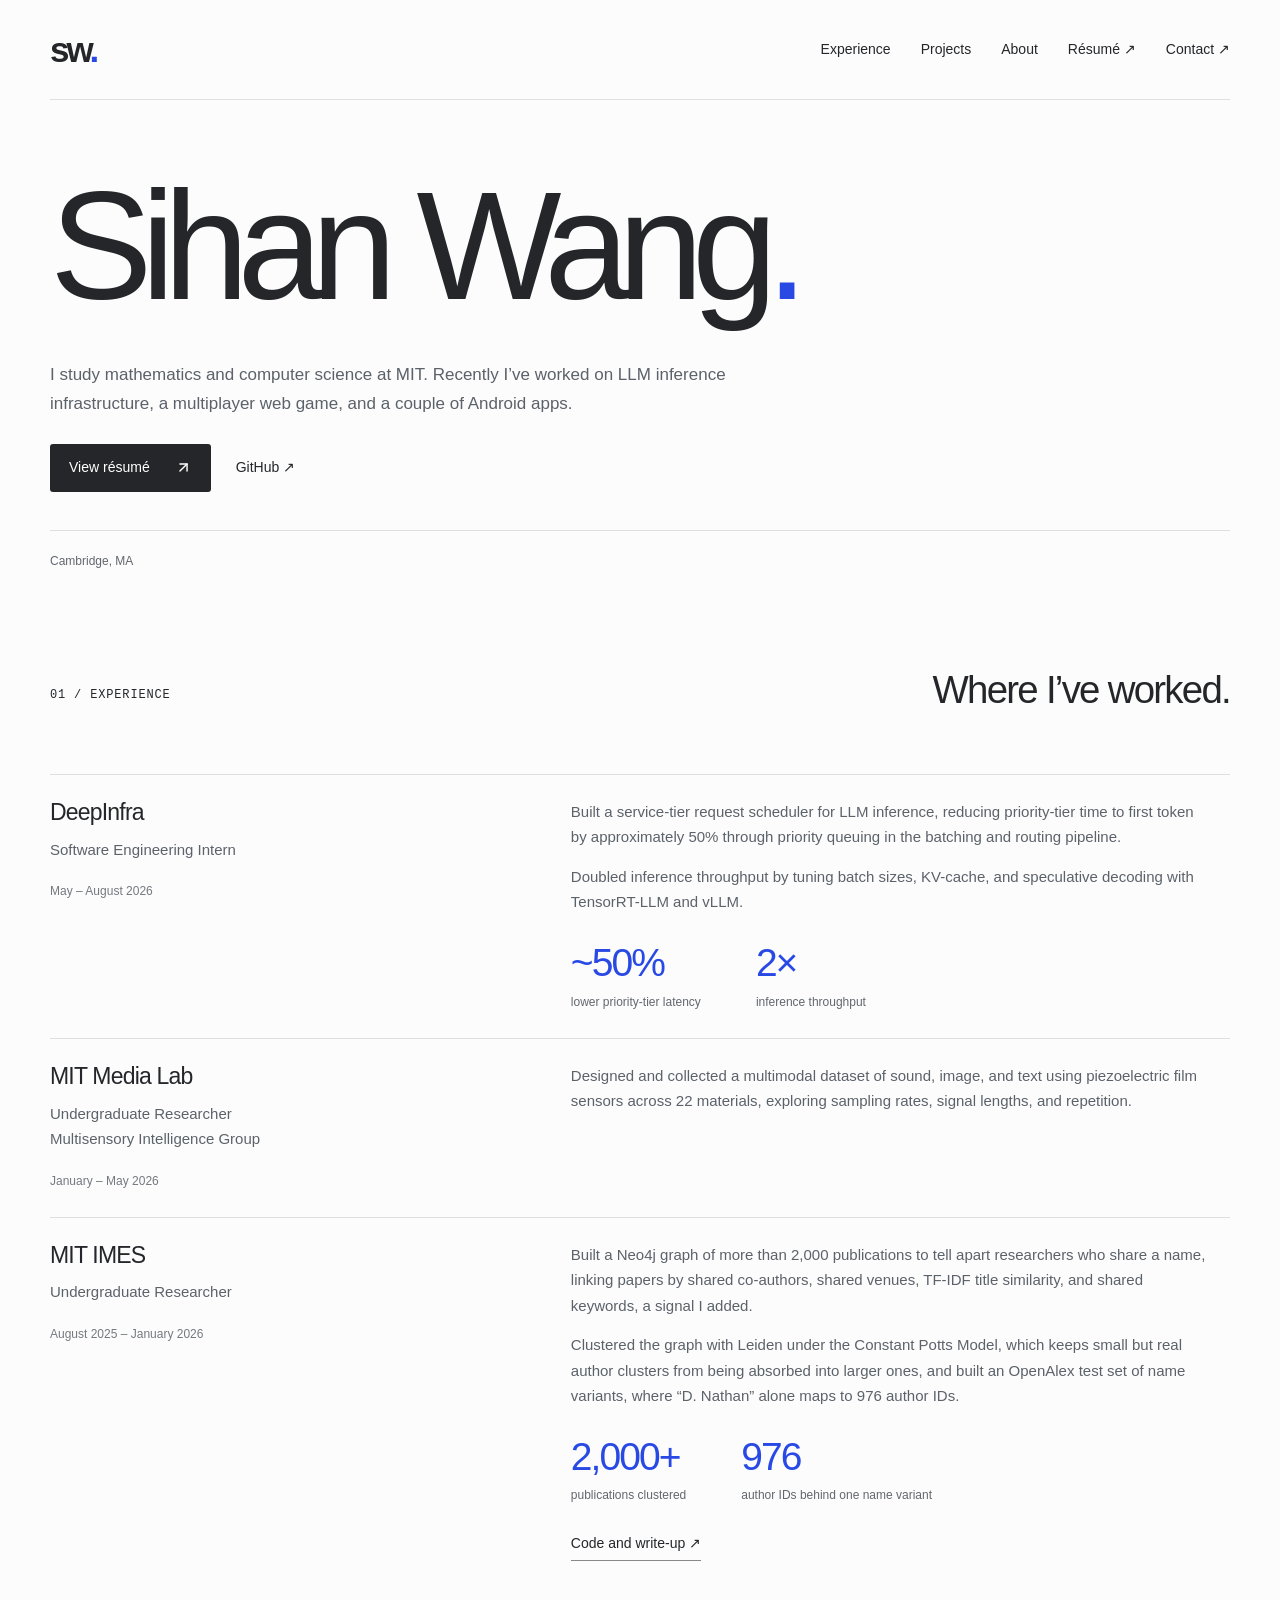
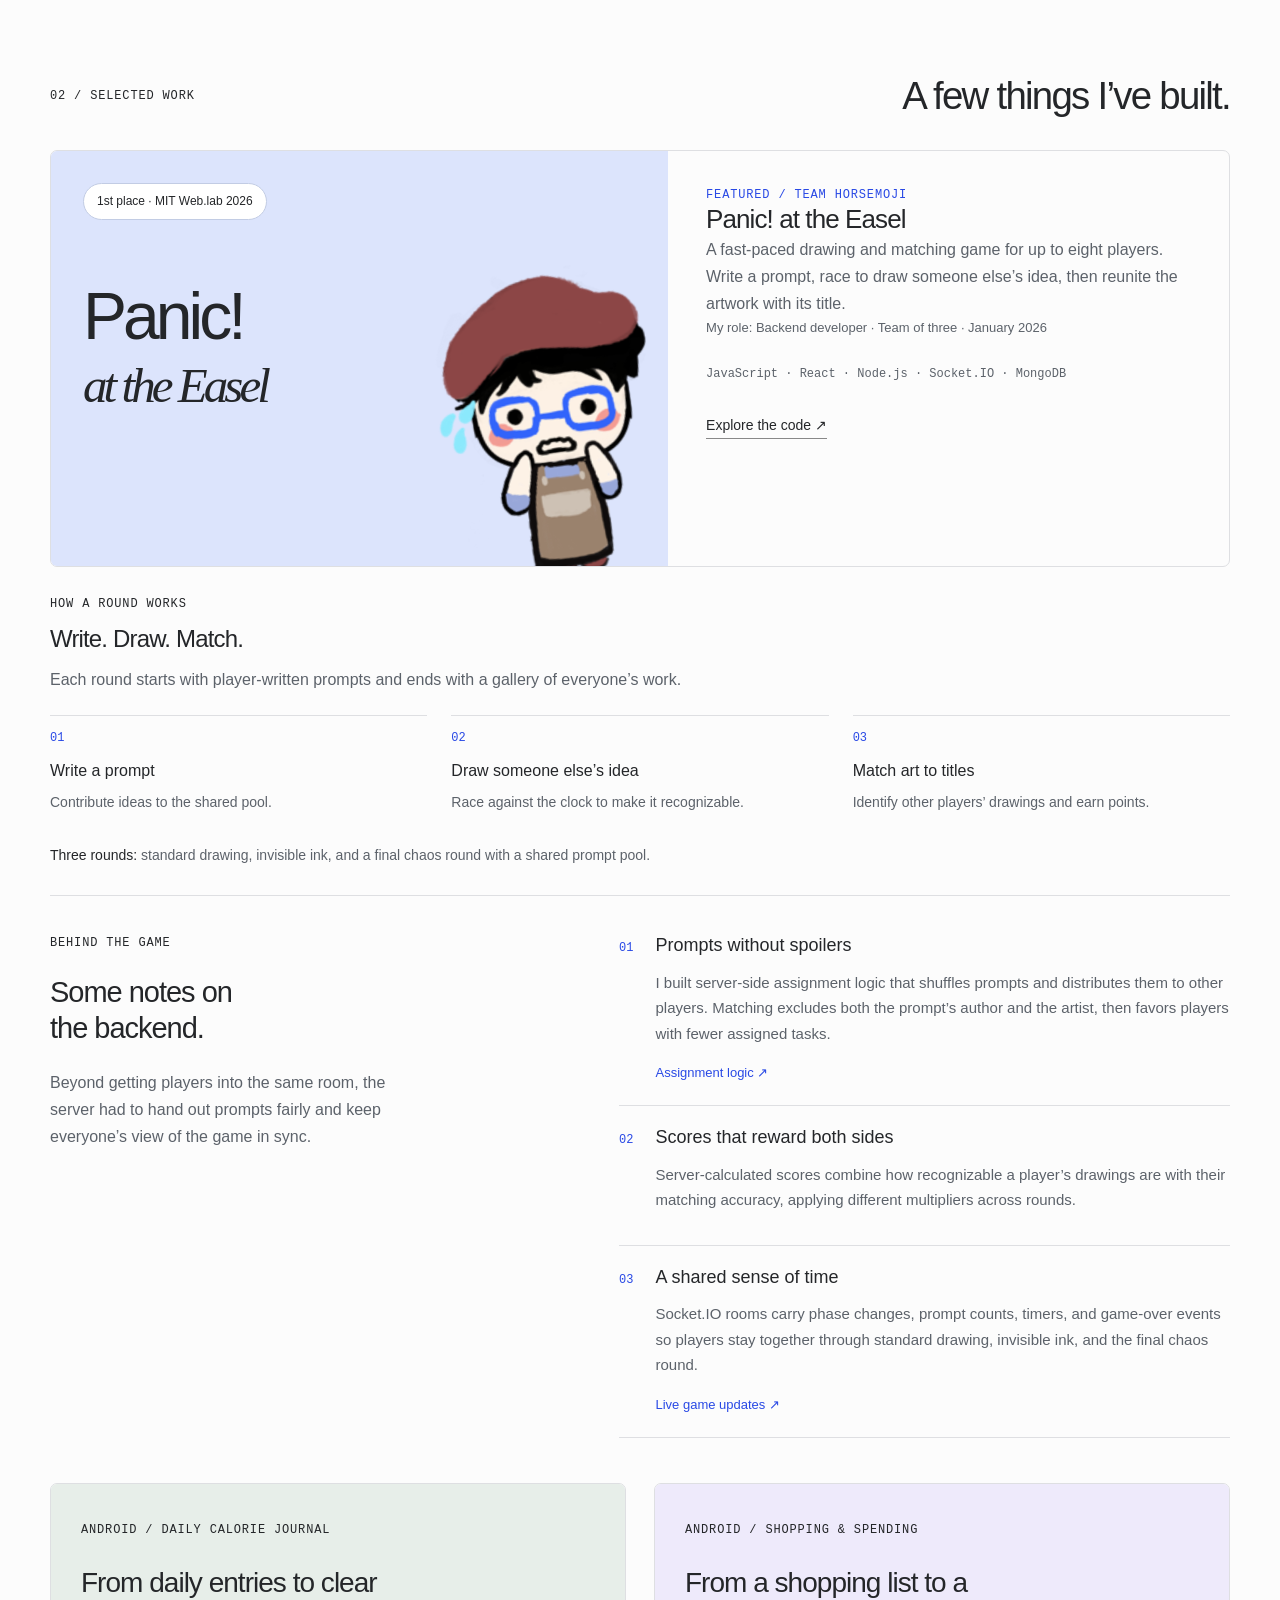
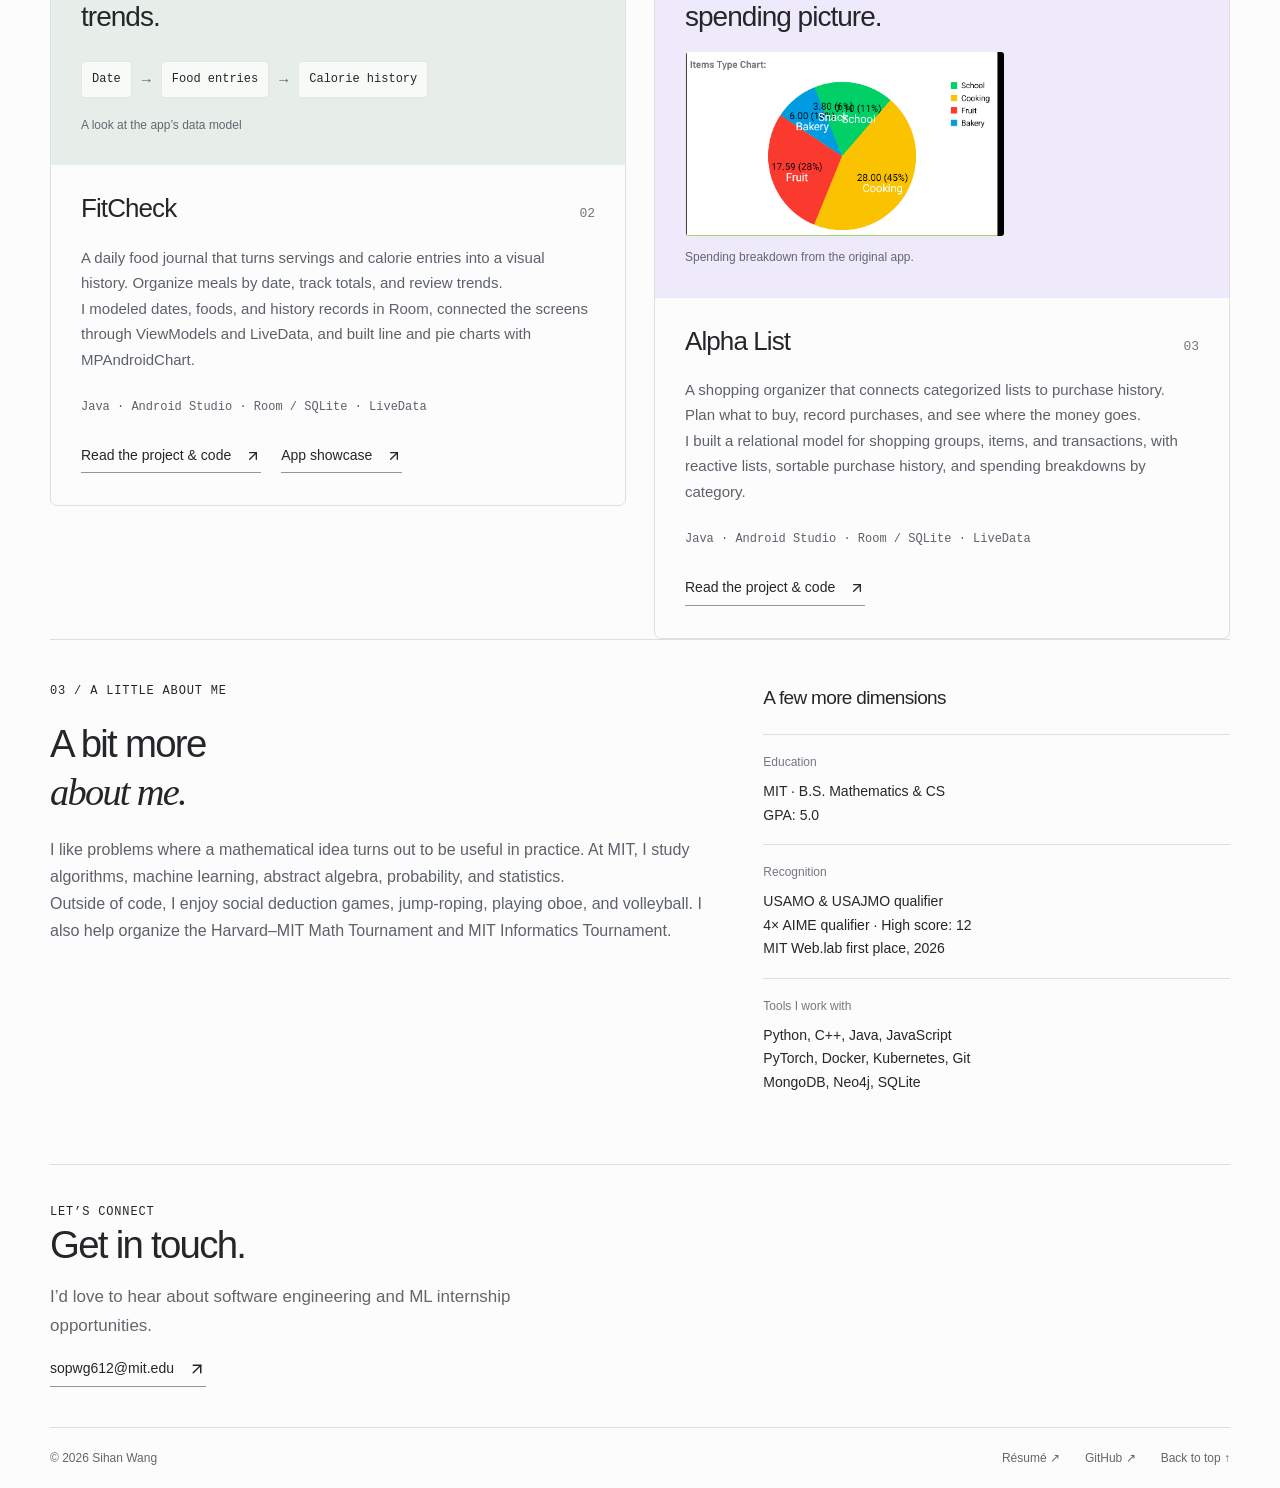
==== commit 2c84e497: "Expand IMES experience entry with graph and clustering details Describe the Neo4j publication graph," ====
--- a/index.html
+++ b/index.html
@@ -1,2 +1,2 @@
 <!DOCTYPE html><html lang="en"><head><meta charSet="utf-8"/><meta name="viewport" content="width=device-width, initial-scale=1"/><link rel="preload" href="/projects/easel-character.png" as="image"/><link rel="stylesheet" href="/_next/static/css/index.CZrBmzyj.css" data-rsc-css-href="/_next/static/css/index.CZrBmzyj.css" data-precedence="vite-rsc/importer-resources"/><link rel="modulepreload" fetchPriority="low" href="/_next/static/chunks/index-DPq7nmhC.js"/><script src="/_next/static/chunks/rolldown-runtime-C60lm6uB.js" type="module" async=""></script><script src="/_next/static/chunks/framework-D_rUT4EX.js" type="module" async=""></script><link rel="modulepreload" href="/_next/static/chunks/layout-segment-context-DEAHlMuq.js" crossorigin=""/><link rel="modulepreload" href="/_next/static/chunks/Icon-BFIcK819.js" crossorigin=""/><title>Sihan Wang | Software Engineering Portfolio</title><meta name="description" content="Sihan Wang, an MIT mathematics and computer science student. Projects and experience in LLM inference infrastructure, multiplayer web games, and Android apps."/><meta property="og:title" content="Sihan Wang | Software Engineering Portfolio"/><meta property="og:description" content="Projects and experience in ML infrastructure, multiplayer games, and Android development."/><meta property="og:url" content="https://sophiawang85.github.io/"/><meta property="og:type" content="website"/><meta name="twitter:card" content="summary"/><meta name="twitter:title" content="Sihan Wang | Software Engineering Portfolio"/><meta name="twitter:description" content="Projects and experience in ML infrastructure, multiplayer games, and Android development."/><link rel="icon" href="/favicon.svg"/><link rel="canonical" href="https://sophiawang85.github.io/"/><script>Object.assign(((self[Symbol.for("vinext.navigationRuntime")]??={bootstrap:{routeManifest:null},functions:{}}).bootstrap.rsc??={rsc:[]}),{params:{},nav:{"pathname":"/","searchParams":[]}})</script><link rel="modulepreload" href="/_next/static/chunks/index-DPq7nmhC.js" />
-</head><body><a class="skip-link" href="#main">Skip to content</a><header class="shell"><a class="logo" href="#" aria-label="Sihan Wang home">sw<span>.</span></a><nav aria-label="Main navigation"><a href="#experience">Experience</a><a href="#projects">Projects</a><a href="#about">About</a><a href="/Sihan-Wang-Resume.pdf" target="_blank" rel="noreferrer">Résumé ↗</a><a href="mailto:sopwg612@mit.edu">Contact ↗</a></nav></header><main class="shell" id="main"><section class="hero" aria-label="Introduction"><h1>Sihan Wang<span>.</span></h1><div class="intro"><div><p>I study mathematics and computer science at MIT. Recently I’ve worked on LLM inference infrastructure, a multiplayer web game, and a couple of Android apps.</p><a class="button" href="/Sihan-Wang-Resume.pdf" target="_blank" rel="noreferrer">View résumé <svg xmlns="http://www.w3.org/2000/svg" width="17" height="17" viewBox="0 0 24 24" fill="none" stroke="currentColor" stroke-width="2" stroke-linecap="round" stroke-linejoin="round" class="lucide lucide-arrow-up-right" aria-hidden="true"><path d="M7 7h10v10"></path><path d="M7 17 17 7"></path></svg></a><a class="github" href="https://github.com/sophiawang85" target="_blank" rel="noreferrer">GitHub ↗</a></div></div><div class="meta"><span>Cambridge, MA</span></div></section><section class="experience" id="experience"><div class="heading"><p class="eyebrow">01 / EXPERIENCE</p><h2>Where I’ve worked.</h2></div><div class="job"><div><h3>DeepInfra</h3><p>Software Engineering Intern</p><span class="date">May – August 2026</span></div><div><p>Built a service-tier request scheduler for LLM inference, reducing priority-tier time to first token by approximately 50% through priority queuing in the batching and routing pipeline.</p><p>Doubled inference throughput by tuning batch sizes, KV-cache, and speculative decoding with TensorRT-LLM and vLLM.</p><div class="metrics"><div><strong>~50%</strong><span>lower priority-tier latency</span></div><div><strong>2×</strong><span>inference throughput</span></div></div></div></div><div class="job"><div><h3>MIT Media Lab</h3><p>Undergraduate Researcher<br/>Multisensory Intelligence Group</p><span class="date">January – May 2026</span></div><div><p>Designed and collected a multimodal dataset of sound, image, and text using piezoelectric film sensors across 22 materials, exploring sampling rates, signal lengths, and repetition.</p></div></div><div class="job"><div><h3>MIT IMES</h3><p>Undergraduate Researcher</p><span class="date">August 2025 – January 2026</span></div><div><p>Built a publication graph from more than 2,000 publications across 10+ authors. Applied Leiden clustering for graph analysis and improved author-name disambiguation.</p></div></div></section><section id="projects"><div class="heading"><p class="eyebrow">02 / SELECTED WORK</p><h2>A few things I’ve built.</h2></div><article class="featured"><div class="art"><span class="award">1st place · MIT Web.lab 2026</span><h3>Panic!<br/><em>at the Easel</em></h3><img src="/projects/easel-character.png" alt="The game&#x27;s illustrated museum curator, panicking in a beret and blue glasses" width="1206" height="1682"/></div><div class="copy"><p class="eyebrow">FEATURED / TEAM HORSEMOJI</p><h3>Panic! at the Easel</h3><p>A fast-paced drawing and matching game for up to eight players. Write a prompt, race to draw someone else’s idea, then reunite the artwork with its title.</p><p class="role">My role: Backend developer · Team of three · January 2026</p><div class="tags">JavaScript · React · Node.js · Socket.IO · MongoDB</div><a href="https://github.com/weblab-class/thehorseemoji" target="_blank" rel="noreferrer">Explore the code ↗</a></div></article><div class="gameplay-overview"><div><p class="eyebrow">HOW A ROUND WORKS</p><h3>Write. Draw. Match.</h3><p>Each round starts with player-written prompts and ends with a gallery of everyone’s work.</p></div><ol class="gameplay-steps"><li><strong>Write a prompt</strong><span>Contribute ideas to the shared pool.</span></li><li><strong>Draw someone else’s idea</strong><span>Race against the clock to make it recognizable.</span></li><li><strong>Match art to titles</strong><span>Identify other players’ drawings and earn points.</span></li></ol><p class="round-note"><strong>Three rounds:</strong> standard drawing, invisible ink, and a final chaos round with a shared prompt pool.</p></div><div class="case-study"><div class="case-heading"><p class="eyebrow">BEHIND THE GAME</p><h3>Some notes on<br/>the backend.</h3><p>Beyond getting players into the same room, the server had to hand out prompts fairly and keep everyone’s view of the game in sync.</p></div><div class="engineering-points"><div><span>01</span><div><h4>Prompts without spoilers</h4><p>I built server-side assignment logic that shuffles prompts and distributes them to other players. Matching excludes both the prompt’s author and the artist, then favors players with fewer assigned tasks.</p><a href="https://github.com/weblab-class/thehorseemoji/blob/main/server/api.js" target="_blank" rel="noreferrer">Assignment logic ↗</a></div></div><div><span>02</span><div><h4>Scores that reward both sides</h4><p>Server-calculated scores combine how recognizable a player’s drawings are with their matching accuracy, applying different multipliers across rounds.</p></div></div><div><span>03</span><div><h4>A shared sense of time</h4><p>Socket.IO rooms carry phase changes, prompt counts, timers, and game-over events so players stay together through standard drawing, invisible ink, and the final chaos round.</p><a href="https://github.com/weblab-class/thehorseemoji/blob/main/server/server-socket.js" target="_blank" rel="noreferrer">Live game updates ↗</a></div></div></div></div><div class="android-grid"><article class="android-project"><div class="data-preview fitcheck"><span class="eyebrow">ANDROID / DAILY CALORIE JOURNAL</span><h3>From daily entries to clear trends.</h3><div class="entity-flow" aria-label="FitCheck data model"><div><span>Date</span><span class="flow-arrow" aria-hidden="true">→</span></div><div><span>Food entries</span><span class="flow-arrow" aria-hidden="true">→</span></div><div><span>Calorie history</span></div></div><span class="preview-caption">A look at the app’s data model</span></div><div class="android-copy"><div class="project-title"><h3>FitCheck</h3><span>02</span></div><p>A daily food journal that turns servings and calorie entries into a visual history. Organize meals by date, track totals, and review trends.</p><p>I modeled dates, foods, and history records in Room, connected the screens through ViewModels and LiveData, and built line and pie charts with MPAndroidChart.</p><div class="tags">Java · Android Studio · Room / SQLite · LiveData</div><div class="project-actions"><a class="text-link" href="https://github.com/sophiawang85/FitCheck-Android-Studio-App" target="_blank" rel="noreferrer">Read the project &amp; code <svg xmlns="http://www.w3.org/2000/svg" width="16" height="16" viewBox="0 0 24 24" fill="none" stroke="currentColor" stroke-width="2" stroke-linecap="round" stroke-linejoin="round" class="lucide lucide-arrow-up-right" aria-hidden="true"><path d="M7 7h10v10"></path><path d="M7 17 17 7"></path></svg></a><a class="text-link" href="https://drive.google.com/file/d/19OEEOyiVielvLd2YAioemkrn-Qtz13oA/view" target="_blank" rel="noreferrer">App showcase <svg xmlns="http://www.w3.org/2000/svg" width="16" height="16" viewBox="0 0 24 24" fill="none" stroke="currentColor" stroke-width="2" stroke-linecap="round" stroke-linejoin="round" class="lucide lucide-arrow-up-right" aria-hidden="true"><path d="M7 7h10v10"></path><path d="M7 17 17 7"></path></svg></a></div></div></article><article class="android-project"><div class="data-preview alphalist"><span class="eyebrow">ANDROID / SHOPPING &amp; SPENDING</span><h3>From a shopping list to a spending picture.</h3><figure class="app-screenshot"><img src="/projects/alpha-list-spending.png" width="484" height="280" alt="Alpha List spending chart showing the share of purchases in school, cooking, fruit, snacks, and bakery categories" loading="lazy"/><figcaption>Spending breakdown from the original app.</figcaption></figure></div><div class="android-copy"><div class="project-title"><h3>Alpha List</h3><span>03</span></div><p>A shopping organizer that connects categorized lists to purchase history. Plan what to buy, record purchases, and see where the money goes.</p><p>I built a relational model for shopping groups, items, and transactions, with reactive lists, sortable purchase history, and spending breakdowns by category.</p><div class="tags">Java · Android Studio · Room / SQLite · LiveData</div><div class="project-actions"><a class="text-link" href="https://github.com/sophiawang85/Alpha-List-Android-Studio-App" target="_blank" rel="noreferrer">Read the project &amp; code <svg xmlns="http://www.w3.org/2000/svg" width="16" height="16" viewBox="0 0 24 24" fill="none" stroke="currentColor" stroke-width="2" stroke-linecap="round" stroke-linejoin="round" class="lucide lucide-arrow-up-right" aria-hidden="true"><path d="M7 7h10v10"></path><path d="M7 17 17 7"></path></svg></a></div></div></article></div></section><section class="about" id="about"><div><p class="eyebrow">03 / A LITTLE ABOUT ME</p><h2>A bit more<br/><em>about me.</em></h2><p>I like problems where a mathematical idea turns out to be useful in practice. At MIT, I study algorithms, machine learning, abstract algebra, probability, and statistics.</p><p>Outside of code, I enjoy social deduction games, jump-roping, playing oboe, and volleyball. I also help organize the Harvard–MIT Math Tournament and MIT Informatics Tournament.</p></div><div class="background"><h3>A few more dimensions</h3><dl><div><dt>Education</dt><dd>MIT · B.S. Mathematics &amp; CS<br/>GPA: 5.0</dd></div><div><dt>Recognition</dt><dd>USAMO &amp; USAJMO qualifier<br/>4× AIME qualifier · High score: 12<br/>MIT Web.lab first place, 2026</dd></div><div><dt>Tools I work with</dt><dd>Python, C++, Java, JavaScript<br/>PyTorch, Docker, Kubernetes, Git<br/>MongoDB, Neo4j, SQLite</dd></div></dl></div></section><footer><p class="eyebrow">LET’S CONNECT</p><h2>Get in touch.</h2><p class="footer-intro">I’d love to hear about software engineering and ML internship opportunities.</p><a class="text-link" href="mailto:sopwg612@mit.edu">sopwg612@mit.edu <svg xmlns="http://www.w3.org/2000/svg" width="18" height="18" viewBox="0 0 24 24" fill="none" stroke="currentColor" stroke-width="2" stroke-linecap="round" stroke-linejoin="round" class="lucide lucide-arrow-up-right" aria-hidden="true"><path d="M7 7h10v10"></path><path d="M7 17 17 7"></path></svg></a><div class="footer-bottom"><span>© 2026 Sihan Wang</span><a href="/Sihan-Wang-Resume.pdf" target="_blank" rel="noreferrer">Résumé ↗</a><a href="https://github.com/sophiawang85" target="_blank" rel="noreferrer">GitHub ↗</a><a href="#">Back to top ↑</a></div></footer></main><script type="module" src="/_next/static/chunks/index-DPq7nmhC.js" id="_R_" async=""></script><script>((self[Symbol.for("vinext.navigationRuntime")]??={bootstrap:{routeManifest:null},functions:{}}).bootstrap.rsc??={rsc:[]}).rsc.push("0:{\"page:/\":\"$L1\",\"layout:/\":\"$L2\",\"route:/\":\"$L3\",\"__route\":\"route:/\",\"__interceptionContext\":null,\"__layoutIds\":[\"layout:/\"],\"__rootLayout\":\"/\",\"__bfcacheSegmentIdentities\":{\"layout:/\":\"[\\\"layout\\\",\\\"layout:/\\\",\\\"root-boundary:/\\\",\\\"\\\"]\",\"page:/\":\"[\\\"page\\\",\\\"page:/\\\",\\\"root-boundary:/\\\",\\\"\\\"]\"},\"__srcPage\":[\"page\"],\"__layoutFlags\":{\"layout:/\":\"s\"},\"__artifactCompatibility\":{\"schemaVersion\":1,\"graphVersion\":\"app-route-graph:1177fd80f83fa7b0\",\"deploymentVersion\":\"11eb65bf-a5eb-4714-94db-7797fbc896ac\",\"appElementsSchemaVersion\":1,\"rscPayloadSchemaVersion\":1,\"rootBoundaryId\":\"/\",\"renderEpoch\":null}}\n")</script><script>((self[Symbol.for("vinext.navigationRuntime")]??={bootstrap:{routeManifest:null},functions:{}}).bootstrap.rsc??={rsc:[]}).rsc.push("4:I[\"8c0f216c4604\",[],\"Children\",1]\n")</script><script>((self[Symbol.for("vinext.navigationRuntime")]??={bootstrap:{routeManifest:null},functions:{}}).bootstrap.rsc??={rsc:[]}).rsc.push("5:I[\"593f344dc510\",[],\"GlobalErrorBoundary\",1]\n")</script><script>((self[Symbol.for("vinext.navigationRuntime")]??={bootstrap:{routeManifest:null},functions:{}}).bootstrap.rsc??={rsc:[]}).rsc.push("6:I[\"0b874ad30386\",[],\"default\",1]\n")</script><script>((self[Symbol.for("vinext.navigationRuntime")]??={bootstrap:{routeManifest:null},functions:{}}).bootstrap.rsc??={rsc:[]}).rsc.push("7:I[\"593f344dc510\",[],\"ErrorBoundary\",1]\n")</script><script>((self[Symbol.for("vinext.navigationRuntime")]??={bootstrap:{routeManifest:null},functions:{}}).bootstrap.rsc??={rsc:[]}).rsc.push("8:I[\"15c18cfaeeff\",[],\"LayoutSegmentProvider\",1]\n")</script><script>((self[Symbol.for("vinext.navigationRuntime")]??={bootstrap:{routeManifest:null},functions:{}}).bootstrap.rsc??={rsc:[]}).rsc.push("9:I[\"8c0f216c4604\",[],\"Slot\",1]\n")</script><script>((self[Symbol.for("vinext.navigationRuntime")]??={bootstrap:{routeManifest:null},functions:{}}).bootstrap.rsc??={rsc:[]}).rsc.push("a:I[\"593f344dc510\",[],\"NotFoundBoundary\",1]\n")</script><script>((self[Symbol.for("vinext.navigationRuntime")]??={bootstrap:{routeManifest:null},functions:{}}).bootstrap.rsc??={rsc:[]}).rsc.push("b:I[\"9276801271d6\",[],\"AppRouterScrollTarget\",1]\n")</script><script>((self[Symbol.for("vinext.navigationRuntime")]??={bootstrap:{routeManifest:null},functions:{}}).bootstrap.rsc??={rsc:[]}).rsc.push("c:I[\"593f344dc510\",[],\"RedirectBoundary\",1]\n")</script><script>((self[Symbol.for("vinext.navigationRuntime")]??={bootstrap:{routeManifest:null},functions:{}}).bootstrap.rsc??={rsc:[]}).rsc.push(":HL[\"/_next/static/css/index.CZrBmzyj.css\",\"style\"     ]\n")</script><script>((self[Symbol.for("vinext.navigationRuntime")]??={bootstrap:{routeManifest:null},functions:{}}).bootstrap.rsc??={rsc:[]}).rsc.push("2:[[[\"$\",\"link\",\"css:/_next/static/css/index.CZrBmzyj.css\",{\"rel\":\"stylesheet\",\"precedence\":\"vite-rsc/importer-resources\",\"href\":\"/_next/static/css/index.CZrBmzyj.css\",\"data-rsc-css-href\":\"/_next/static/css/index.CZrBmzyj.css\"}],\"$undefined\"],[\"$\",\"html\",null,{\"lang\":\"en\",\"children\":[\"$\",\"body\",null,{\"children\":[\"$\",\"$L4\",null,{}]}]}]]\n")</script><script>((self[Symbol.for("vinext.navigationRuntime")]??={bootstrap:{routeManifest:null},functions:{}}).bootstrap.rsc??={rsc:[]}).rsc.push("3:[[[\"$\",\"meta\",null,{\"charSet\":\"utf-8\"}],[[\"$\",\"title\",\"0\",{\"children\":\"Sihan Wang | Software Engineering Portfolio\"}],[\"$\",\"meta\",\"1\",{\"name\":\"description\",\"content\":\"Sihan Wang, an MIT mathematics and computer science student. Projects and experience in LLM inference infrastructure, multiplayer web games, and Android apps.\"}],[\"$\",\"meta\",\"2\",{\"property\":\"og:title\",\"content\":\"Sihan Wang | Software Engineering Portfolio\"}],[\"$\",\"meta\",\"3\",{\"property\":\"og:description\",\"content\":\"Projects and experience in ML infrastructure, multiplayer games, and Android development.\"}],[\"$\",\"meta\",\"4\",{\"property\":\"og:url\",\"content\":\"https://sophiawang85.github.io/\"}],[\"$\",\"meta\",\"5\",{\"property\":\"og:type\",\"content\":\"website\"}],[\"$\",\"meta\",\"6\",{\"name\":\"twitter:card\",\"content\":\"summary\"}],[\"$\",\"meta\",\"7\",{\"name\":\"twitter:title\",\"content\":\"Sihan Wang | Software Engineering Portfolio\"}],[\"$\",\"meta\",\"8\",{\"name\":\"twitter:description\",\"content\":\"Projects and experience in ML infrastructure, multiplayer games, and Android development.\"}],[\"$\",\"link\",\"9\",{\"data-vinext-streamed-icon\":\"$undefined\",\"rel\":\"icon\",\"href\":\"/favicon.svg\",\"type\":\"$undefined\",\"sizes\":\"$undefined\",\"color\":\"$undefined\",\"media\":\"$undefined\",\"fetchPriority\":\"$undefined\"}],[\"$\",\"link\",\"10\",{\"rel\":\"canonical\",\"href\":\"https://sophiawang85.github.io/\"}]],[[\"$\",\"meta\",\"0\",{\"name\":\"viewport\",\"content\":\"width=device-width, initial-scale=1\"}]]],[\"$\",\"$L5\",null,{\"fallback\":\"$6\",\"children\":[\"$\",\"$L7\",null,{\"fallback\":\"$6\",\"children\":[\"$\",\"$L8\",null,{\"providerId\":\"layout:/\",\"segmentMap\":{\"children\":[]},\"children\":[\"$\",\"$L9\",null,{\"id\":\"layout:/\",\"parallelSlots\":\"$undefined\",\"children\":[\"$\",\"$La\",null,{\"resetKey\":\"\",\"fallback\":[[\"$\",\"title\",null,{\"children\":\"404: This page could not be found.\"}],[\"$\",\"div\",null,{\"style\":{\"fontFamily\":\"system-ui,\\\"Segoe UI\\\",Roboto,Helvetica,Arial,sans-serif,\\\"Apple Color Emoji\\\",\\\"Segoe UI Emoji\\\"\",\"height\":\"100vh\",\"textAlign\":\"center\",\"display\":\"flex\",\"flexDirection\":\"column\",\"alignItems\":\"center\",\"justifyContent\":\"center\"},\"children\":[\"$\",\"div\",null,{\"children\":[[\"$\",\"style\",null,{\"dangerouslySetInnerHTML\":{\"__html\":\"body{color:#000;background:#fff;margin:0}.next-error-h1{border-right:1px solid rgba(0,0,0,.3)}@media (prefers-color-scheme:dark){body{color:#fff;background:#000}.next-error-h1{border-right:1px solid rgba(255,255,255,.3)}}\"}}],[\"$\",\"h1\",null,{\"className\":\"next-error-h1\",\"style\":{\"display\":\"inline-block\",\"margin\":\"0 20px 0 0\",\"padding\":\"0 23px 0 0\",\"fontSize\":24,\"fontWeight\":500,\"verticalAlign\":\"top\",\"lineHeight\":\"49px\"},\"children\":404}],[\"$\",\"div\",null,{\"style\":{\"display\":\"inline-block\"},\"children\":[\"$\",\"h2\",null,{\"style\":{\"fontSize\":14,\"fontWeight\":400,\"lineHeight\":\"49px\",\"margin\":0},\"children\":\"This page could not be found.\"}]}]]}]}]],\"children\":[\"$\",\"$Lb\",null,{\"children\":[\"$\",\"$Lc\",null,{\"children\":[[\"$\",\"$L8\",null,{\"providerId\":\"page:/\",\"segmentMap\":{\"children\":[\"__PAGE__\"]},\"children\":[\"$\",\"$L9\",null,{\"id\":\"page:/\"}]}],null]}]}]}]}]}]}]}],null,null]\n")</script><script>((self[Symbol.for("vinext.navigationRuntime")]??={bootstrap:{routeManifest:null},functions:{}}).bootstrap.rsc??={rsc:[]}).rsc.push("d:I[\"339f946bc456\",[],\"default\",1]\n")</script><script>((self[Symbol.for("vinext.navigationRuntime")]??={bootstrap:{routeManifest:null},functions:{}}).bootstrap.rsc??={rsc:[]}).rsc.push(":HL[\"/projects/easel-character.png\",\"image\"]\n")</script><script>((self[Symbol.for("vinext.navigationRuntime")]??={bootstrap:{routeManifest:null},functions:{}}).bootstrap.rsc??={rsc:[]}).rsc.push("1:[[\"$\",\"a\",null,{\"className\":\"skip-link\",\"href\":\"#main\",\"children\":\"Skip to content\"}],[\"$\",\"header\",null,{\"className\":\"shell\",\"children\":[[\"$\",\"a\",null,{\"className\":\"logo\",\"href\":\"#\",\"aria-label\":\"Sihan Wang home\",\"children\":[\"sw\",[\"$\",\"span\",null,{\"children\":\".\"}]]}],[\"$\",\"nav\",null,{\"aria-label\":\"Main navigation\",\"children\":[[\"$\",\"a\",null,{\"href\":\"#experience\",\"children\":\"Experience\"}],[\"$\",\"a\",null,{\"href\":\"#projects\",\"children\":\"Projects\"}],[\"$\",\"a\",null,{\"href\":\"#about\",\"children\":\"About\"}],[\"$\",\"a\",null,{\"href\":\"/Sihan-Wang-Resume.pdf\",\"target\":\"_blank\",\"rel\":\"noreferrer\",\"children\":\"Résumé ↗\"}],[\"$\",\"a\",null,{\"href\":\"mailto:sopwg612@mit.edu\",\"children\":\"Contact ↗\"}]]}]]}],[\"$\",\"main\",null,{\"className\":\"shell\",\"id\":\"main\",\"children\":[[\"$\",\"section\",null,{\"className\":\"hero\",\"aria-label\":\"Introduction\",\"children\":[[\"$\",\"h1\",null,{\"children\":[\"Sihan Wang\",[\"$\",\"span\",null,{\"children\":\".\"}]]}],[\"$\",\"div\",null,{\"className\":\"intro\",\"children\":[\"$\",\"div\",null,{\"children\":[[\"$\",\"p\",null,{\"children\":\"I study mathematics and computer science at MIT. Recently I’ve worked on LLM inference infrastructure, a multiplayer web game, and a couple of Android apps.\"}],[\"$\",\"a\",null,{\"className\":\"button\",\"href\":\"/Sihan-Wang-Resume.pdf\",\"target\":\"_blank\",\"rel\":\"noreferrer\",\"children\":[\"View résumé \",[\"$\",\"$Ld\",null,{\"ref\":\"$undefined\",\"iconNode\":[[\"path\",{\"d\":\"M7 7h10v10\",\"key\":\"1tivn9\"}],[\"path\",{\"d\":\"M7 17 17 7\",\"key\":\"1vkiza\"}]],\"className\":\"lucide-arrow-up-right\",\"size\":17}]]}],[\"$\",\"a\",null,{\"className\":\"github\",\"href\":\"https://github.com/sophiawang85\",\"target\":\"_blank\",\"rel\":\"noreferrer\",\"children\":\"GitHub ↗\"}]]}]}],[\"$\",\"div\",null,{\"className\":\"meta\",\"children\":[\"$\",\"span\",null,{\"children\":\"Cambridge, MA\"}]}]]}],[\"$\",\"section\",null,{\"className\":\"experience\",\"id\":\"experience\",\"children\":[[\"$\",\"div\",null,{\"className\":\"heading\",\"children\":[[\"$\",\"p\",null,{\"className\":\"eyebrow\",\"children\":\"01 / EXPERIENCE\"}],[\"$\",\"h2\",null,{\"children\":\"Where I’ve worked.\"}]]}],[\"$\",\"div\",null,{\"className\":\"job\",\"children\":[[\"$\",\"div\",null,{\"children\":[[\"$\",\"h3\",null,{\"children\":\"DeepInfra\"}],[\"$\",\"p\",null,{\"children\":\"Software Engineering Intern\"}],[\"$\",\"span\",null,{\"className\":\"date\",\"children\":\"May – August 2026\"}]]}],[\"$\",\"div\",null,{\"children\":[[\"$\",\"p\",null,{\"children\":\"Built a service-tier request scheduler for LLM inference, reducing priority-tier time to first token by approximately 50% through priority queuing in the batching and routing pipeline.\"}],[\"$\",\"p\",null,{\"children\":\"Doubled inference throughput by tuning batch sizes, KV-cache, and speculative decoding with TensorRT-LLM and vLLM.\"}],[\"$\",\"div\",null,{\"className\":\"metrics\",\"children\":[[\"$\",\"div\",null,{\"children\":[[\"$\",\"strong\",null,{\"children\":\"~50%\"}],[\"$\",\"span\",null,{\"children\":\"lower priority-tier latency\"}]]}],[\"$\",\"div\",null,{\"children\":[[\"$\",\"strong\",null,{\"children\":\"2×\"}],[\"$\",\"span\",null,{\"children\":\"inference throughput\"}]]}]]}]]}]]}],[\"$\",\"div\",null,{\"className\":\"job\",\"children\":[[\"$\",\"div\",null,{\"children\":[[\"$\",\"h3\",null,{\"children\":\"MIT Media Lab\"}],[\"$\",\"p\",null,{\"children\":[\"Undergraduate Researcher\",[\"$\",\"br\",null,{}],\"Multisensory Intelligence Group\"]}],[\"$\",\"span\",null,{\"className\":\"date\",\"children\":\"January – May 2026\"}]]}],[\"$\",\"div\",null,{\"children\":[\"$\",\"p\",null,{\"children\":\"Designed and collected a multimodal dataset of sound, image, and text using piezoelectric film sensors across 22 materials, exploring sampling rates, signal lengths, and repetition.\"}]}]]}],[\"$\",\"div\",null,{\"className\":\"job\",\"children\":[[\"$\",\"div\",null,{\"children\":[[\"$\",\"h3\",null,{\"children\":\"MIT IMES\"}],[\"$\",\"p\",null,{\"children\":\"Undergraduate Researcher\"}],[\"$\",\"span\",null,{\"className\":\"date\",\"children\":\"August 2025 – January 2026\"}]]}],[\"$\",\"div\",null,{\"children\":[\"$\",\"p\",null,{\"children\":\"Built a publication graph from more than 2,000 publications across 10+ authors. Applied Leiden clustering for graph analysis and improved author-name disambiguation.\"}]}]]}]]}],[\"$\",\"section\",null,{\"id\":\"projects\",\"children\":[[\"$\",\"div\",null,{\"className\":\"heading\",\"children\":[[\"$\",\"p\",null,{\"className\":\"eyebrow\",\"children\":\"02 / SELECTED WORK\"}],[\"$\",\"h2\",null,{\"children\":\"A few things I’ve built.\"}]]}],[\"$\",\"article\",null,{\"className\":\"featured\",\"children\":[[\"$\",\"div\",null,{\"className\":\"art\",\"children\":[[\"$\",\"span\",null,{\"className\":\"award\",\"children\":\"1st place · MIT Web.lab 2026\"}],[\"$\",\"h3\",null,{\"children\":[\"Panic!\",[\"$\",\"br\",null,{}],[\"$\",\"em\",null,{\"children\":\"at the Easel\"}]]}],[\"$\",\"img\",null,{\"src\":\"/projects/easel-character.png\",\"alt\":\"The game's illustrated museum curator, panicking in a beret and blue glasses\",\"width\":\"1206\",\"height\":\"1682\"}]]}],\"$Le\"]}],\"$Lf\",\"$L10\",\"$L11\"]}],\"$L12\",\"$L13\"]}]]\n")</script><script>((self[Symbol.for("vinext.navigationRuntime")]??={bootstrap:{routeManifest:null},functions:{}}).bootstrap.rsc??={rsc:[]}).rsc.push("e:[\"$\",\"div\",null,{\"className\":\"copy\",\"children\":[[\"$\",\"p\",null,{\"className\":\"eyebrow\",\"children\":\"FEATURED / TEAM HORSEMOJI\"}],[\"$\",\"h3\",null,{\"children\":\"Panic! at the Easel\"}],[\"$\",\"p\",null,{\"children\":\"A fast-paced drawing and matching game for up to eight players. Write a prompt, race to draw someone else’s idea, then reunite the artwork with its title.\"}],[\"$\",\"p\",null,{\"className\":\"role\",\"children\":\"My role: Backend developer · Team of three · January 2026\"}],[\"$\",\"div\",null,{\"className\":\"tags\",\"children\":\"JavaScript · React · Node.js · Socket.IO · MongoDB\"}],[\"$\",\"a\",null,{\"href\":\"https://github.com/weblab-class/thehorseemoji\",\"target\":\"_blank\",\"rel\":\"noreferrer\",\"children\":\"Explore the code ↗\"}]]}]\n")</script><script>((self[Symbol.for("vinext.navigationRuntime")]??={bootstrap:{routeManifest:null},functions:{}}).bootstrap.rsc??={rsc:[]}).rsc.push("f:[\"$\",\"div\",null,{\"className\":\"gameplay-overview\",\"children\":[[\"$\",\"div\",null,{\"children\":[[\"$\",\"p\",null,{\"className\":\"eyebrow\",\"children\":\"HOW A ROUND WORKS\"}],[\"$\",\"h3\",null,{\"children\":\"Write. Draw. Match.\"}],[\"$\",\"p\",null,{\"children\":\"Each round starts with player-written prompts and ends with a gallery of everyone’s work.\"}]]}],[\"$\",\"ol\",null,{\"className\":\"gameplay-steps\",\"children\":[[\"$\",\"li\",null,{\"children\":[[\"$\",\"strong\",null,{\"children\":\"Write a prompt\"}],[\"$\",\"span\",null,{\"children\":\"Contribute ideas to the shared pool.\"}]]}],[\"$\",\"li\",null,{\"children\":[[\"$\",\"strong\",null,{\"children\":\"Draw someone else’s idea\"}],[\"$\",\"span\",null,{\"children\":\"Race against the clock to make it recognizable.\"}]]}],[\"$\",\"li\",null,{\"children\":[[\"$\",\"strong\",null,{\"children\":\"Match art to titles\"}],[\"$\",\"span\",null,{\"children\":\"Identify other players’ drawings and earn points.\"}]]}]]}],[\"$\",\"p\",null,{\"className\":\"round-note\",\"children\":[[\"$\",\"strong\",null,{\"children\":\"Three rounds:\"}],\" standard drawing, invisible ink, and a final chaos round with a shared prompt pool.\"]}]]}]\n")</script><script>((self[Symbol.for("vinext.navigationRuntime")]??={bootstrap:{routeManifest:null},functions:{}}).bootstrap.rsc??={rsc:[]}).rsc.push("10:[\"$\",\"div\",null,{\"className\":\"case-study\",\"children\":[[\"$\",\"div\",null,{\"className\":\"case-heading\",\"children\":[[\"$\",\"p\",null,{\"className\":\"eyebrow\",\"children\":\"BEHIND THE GAME\"}],[\"$\",\"h3\",null,{\"children\":[\"Some notes on\",[\"$\",\"br\",null,{}],\"the backend.\"]}],[\"$\",\"p\",null,{\"children\":\"Beyond getting players into the same room, the server had to hand out prompts fairly and keep everyone’s view of the game in sync.\"}]]}],[\"$\",\"div\",null,{\"className\":\"engineering-points\",\"children\":[[\"$\",\"div\",null,{\"children\":[[\"$\",\"span\",null,{\"children\":\"01\"}],[\"$\",\"div\",null,{\"children\":[[\"$\",\"h4\",null,{\"children\":\"Prompts without spoilers\"}],[\"$\",\"p\",null,{\"children\":\"I built server-side assignment logic that shuffles prompts and distributes them to other players. Matching excludes both the prompt’s author and the artist, then favors players with fewer assigned tasks.\"}],[\"$\",\"a\",null,{\"href\":\"https://github.com/weblab-class/thehorseemoji/blob/main/server/api.js\",\"target\":\"_blank\",\"rel\":\"noreferrer\",\"children\":\"Assignment logic ↗\"}]]}]]}],[\"$\",\"div\",null,{\"children\":[[\"$\",\"span\",null,{\"children\":\"02\"}],[\"$\",\"div\",null,{\"children\":[[\"$\",\"h4\",null,{\"children\":\"Scores that reward both sides\"}],[\"$\",\"p\",null,{\"children\":\"Server-calculated scores combine how recognizable a player’s drawings are with their matching accuracy, applying different multipliers across rounds.\"}]]}]]}],[\"$\",\"div\",null,{\"children\":[[\"$\",\"span\",null,{\"children\":\"03\"}],[\"$\",\"div\",null,{\"children\":[[\"$\",\"h4\",null,{\"children\":\"A shared sense of time\"}],[\"$\",\"p\",null,{\"children\":\"Socket.IO rooms carry phase changes, prompt counts, timers, and game-over events so players stay together through standard drawing, invisible ink, and the final chaos round.\"}],[\"$\",\"a\",null,{\"href\":\"https://github.com/weblab-class/thehorseemoji/blob/main/server/server-socket.js\",\"target\":\"_blank\",\"rel\":\"noreferrer\",\"children\":\"Live game updates ↗\"}]]}]]}]]}]]}]\n")</script><script>((self[Symbol.for("vinext.navigationRuntime")]??={bootstrap:{routeManifest:null},functions:{}}).bootstrap.rsc??={rsc:[]}).rsc.push("11:[\"$\",\"div\",null,{\"className\":\"android-grid\",\"children\":[[\"$\",\"article\",\"FitCheck\",{\"className\":\"android-project\",\"children\":[[\"$\",\"div\",null,{\"className\":\"data-preview fitcheck\",\"children\":[[\"$\",\"span\",null,{\"className\":\"eyebrow\",\"children\":\"ANDROID / DAILY CALORIE JOURNAL\"}],[\"$\",\"h3\",null,{\"children\":\"From daily entries to clear trends.\"}],[[\"$\",\"div\",null,{\"className\":\"entity-flow\",\"aria-label\":\"FitCheck data model\",\"children\":[[\"$\",\"div\",\"Date\",{\"children\":[[\"$\",\"span\",null,{\"children\":\"Date\"}],[\"$\",\"span\",null,{\"className\":\"flow-arrow\",\"aria-hidden\":\"true\",\"children\":\"→\"}]]}],[\"$\",\"div\",\"Food entries\",{\"children\":[[\"$\",\"span\",null,{\"children\":\"Food entries\"}],[\"$\",\"span\",null,{\"className\":\"flow-arrow\",\"aria-hidden\":\"true\",\"children\":\"→\"}]]}],[\"$\",\"div\",\"Calorie history\",{\"children\":[[\"$\",\"span\",null,{\"children\":\"Calorie history\"}],false]}]]}],[\"$\",\"span\",null,{\"className\":\"preview-caption\",\"children\":\"A look at the app’s data model\"}]]]}],[\"$\",\"div\",null,{\"className\":\"android-copy\",\"children\":[[\"$\",\"div\",null,{\"className\":\"project-title\",\"children\":[[\"$\",\"h3\",null,{\"children\":\"FitCheck\"}],[\"$\",\"span\",null,{\"children\":\"02\"}]]}],[\"$\",\"p\",null,{\"children\":\"A daily food journal that turns servings and calorie entries into a visual history. Organize meals by date, track totals, and review trends.\"}],[\"$\",\"p\",null,{\"children\":\"I modeled dates, foods, and history records in Room, connected the screens through ViewModels and LiveData, and built line and pie charts with MPAndroidChart.\"}],[\"$\",\"div\",null,{\"className\":\"tags\",\"children\":\"Java · Android Studio · Room / SQLite · LiveData\"}],[\"$\",\"div\",null,{\"className\":\"project-actions\",\"children\":[[\"$\",\"a\",null,{\"className\":\"text-link\",\"href\":\"https://github.com/sophiawang85/FitCheck-Android-Studio-App\",\"target\":\"_blank\",\"rel\":\"noreferrer\",\"children\":[\"Read the project \u0026 code \",[\"$\",\"$Ld\",null,{\"ref\":\"$undefined\",\"iconNode\":\"$1:2:props:children:0:props:children:1:props:children:props:children:1:props:children:1:props:iconNode\",\"className\":\"lucide-arrow-up-right\",\"size\":16}]]}],[\"$\",\"a\",null,{\"className\":\"text-link\",\"href\":\"https://drive.google.com/file/d/19OEEOyiVielvLd2YAioemkrn-Qtz13oA/view\",\"target\":\"_blank\",\"rel\":\"noreferrer\",\"children\":[\"App showcase \",[\"$\",\"$Ld\",null,{\"ref\":\"$undefined\",\"iconNode\":\"$1:2:props:children:0:props:children:1:props:children:props:children:1:props:children:1:props:iconNode\",\"className\":\"lucide-arrow-up-right\",\"size\":16}]]}]]}]]}]]}],[\"$\",\"article\",\"Alpha List\",{\"className\":\"android-project\",\"children\":[[\"$\",\"div\",null,{\"className\":\"data-preview alphalist\",\"children\":[[\"$\",\"span\",null,{\"className\":\"eyebrow\",\"children\":\"ANDROID / SHOPPING \u0026 SPENDING\"}],[\"$\",\"h3\",null,{\"children\":\"From a shopping list to a spending picture.\"}],[\"$\",\"figure\",null,{\"className\":\"app-screenshot\",\"children\":[[\"$\",\"img\",null,{\"src\":\"/projects/alpha-list-spending.png\",\"width\":\"484\",\"height\":\"280\",\"alt\":\"Alpha List spending chart showing the share of purchases in school, cooking, fruit, snacks, and bakery categories\",\"loading\":\"lazy\"}],[\"$\",\"figcaption\",null,{\"children\":\"Spending breakdown from the original app.\"}]]}]]}],[\"$\",\"div\",null,{\"className\":\"android-copy\",\"children\":[[\"$\",\"div\",null,{\"className\":\"project-title\",\"children\":[[\"$\",\"h3\",null,{\"children\":\"Alpha List\"}],[\"$\",\"span\",null,{\"children\":\"03\"}]]}],[\"$\",\"p\",null,{\"children\":\"A shopping organizer that connects categorized lists to purchase history. Plan what to buy, record purchases, and see where the money goes.\"}],[\"$\",\"p\",null,{\"children\":\"I built a relational model for shopping groups, items, and transactions, with reactive lists, sortable purchase history, and spending breakdowns by category.\"}],[\"$\",\"div\",null,{\"className\":\"tags\",\"children\":\"Java · Android Studio · Room / SQLite · LiveData\"}],[\"$\",\"div\",null,{\"className\":\"project-actions\",\"children\":[[\"$\",\"a\",null,{\"className\":\"text-link\",\"href\":\"https://github.com/sophiawang85/Alpha-List-Android-Studio-App\",\"target\":\"_blank\",\"rel\":\"noreferrer\",\"children\":[\"Read the project \u0026 code \",[\"$\",\"$Ld\",null,{\"ref\":\"$undefined\",\"iconNode\":\"$1:2:props:children:0:props:children:1:props:children:props:children:1:props:children:1:props:iconNode\",\"className\":\"lucide-arrow-up-right\",\"size\":16}]]}],false]}]]}]]}]]}]\n")</script><script>((self[Symbol.for("vinext.navigationRuntime")]??={bootstrap:{routeManifest:null},functions:{}}).bootstrap.rsc??={rsc:[]}).rsc.push("12:[\"$\",\"section\",null,{\"className\":\"about\",\"id\":\"about\",\"children\":[[\"$\",\"div\",null,{\"children\":[[\"$\",\"p\",null,{\"className\":\"eyebrow\",\"children\":\"03 / A LITTLE ABOUT ME\"}],[\"$\",\"h2\",null,{\"children\":[\"A bit more\",[\"$\",\"br\",null,{}],[\"$\",\"em\",null,{\"children\":\"about me.\"}]]}],[\"$\",\"p\",null,{\"children\":\"I like problems where a mathematical idea turns out to be useful in practice. At MIT, I study algorithms, machine learning, abstract algebra, probability, and statistics.\"}],[\"$\",\"p\",null,{\"children\":\"Outside of code, I enjoy social deduction games, jump-roping, playing oboe, and volleyball. I also help organize the Harvard–MIT Math Tournament and MIT Informatics Tournament.\"}]]}],[\"$\",\"div\",null,{\"className\":\"background\",\"children\":[[\"$\",\"h3\",null,{\"children\":\"A few more dimensions\"}],[\"$\",\"dl\",null,{\"children\":[[\"$\",\"div\",null,{\"children\":[[\"$\",\"dt\",null,{\"children\":\"Education\"}],[\"$\",\"dd\",null,{\"children\":[\"MIT · B.S. Mathematics \u0026 CS\",[\"$\",\"br\",null,{}],\"GPA: 5.0\"]}]]}],[\"$\",\"div\",null,{\"children\":[[\"$\",\"dt\",null,{\"children\":\"Recognition\"}],[\"$\",\"dd\",null,{\"children\":[\"USAMO \u0026 USAJMO qualifier\",[\"$\",\"br\",null,{}],\"4× AIME qualifier · High score: 12\",[\"$\",\"br\",null,{}],\"MIT Web.lab first place, 2026\"]}]]}],[\"$\",\"div\",null,{\"children\":[[\"$\",\"dt\",null,{\"children\":\"Tools I work with\"}],[\"$\",\"dd\",null,{\"children\":[\"Python, C++, Java, JavaScript\",[\"$\",\"br\",null,{}],\"PyTorch, Docker, Kubernetes, Git\",[\"$\",\"br\",null,{}],\"MongoDB, Neo4j, SQLite\"]}]]}]]}]]}]]}]\n")</script><script>((self[Symbol.for("vinext.navigationRuntime")]??={bootstrap:{routeManifest:null},functions:{}}).bootstrap.rsc??={rsc:[]}).rsc.push("13:[\"$\",\"footer\",null,{\"children\":[[\"$\",\"p\",null,{\"className\":\"eyebrow\",\"children\":\"LET’S CONNECT\"}],[\"$\",\"h2\",null,{\"children\":\"Get in touch.\"}],[\"$\",\"p\",null,{\"className\":\"footer-intro\",\"children\":\"I’d love to hear about software engineering and ML internship opportunities.\"}],[\"$\",\"a\",null,{\"className\":\"text-link\",\"href\":\"mailto:sopwg612@mit.edu\",\"children\":[\"sopwg612@mit.edu \",[\"$\",\"$Ld\",null,{\"ref\":\"$undefined\",\"iconNode\":\"$1:2:props:children:0:props:children:1:props:children:props:children:1:props:children:1:props:iconNode\",\"className\":\"lucide-arrow-up-right\",\"size\":18}]]}],[\"$\",\"div\",null,{\"className\":\"footer-bottom\",\"children\":[[\"$\",\"span\",null,{\"children\":\"© 2026 Sihan Wang\"}],[\"$\",\"a\",null,{\"href\":\"/Sihan-Wang-Resume.pdf\",\"target\":\"_blank\",\"rel\":\"noreferrer\",\"children\":\"Résumé ↗\"}],[\"$\",\"a\",null,{\"href\":\"https://github.com/sophiawang85\",\"target\":\"_blank\",\"rel\":\"noreferrer\",\"children\":\"GitHub ↗\"}],[\"$\",\"a\",null,{\"href\":\"#\",\"children\":\"Back to top ↑\"}]]}]]}]\n")</script><script>Object.assign(((self[Symbol.for("vinext.navigationRuntime")]??={bootstrap:{routeManifest:null},functions:{}}).bootstrap.rsc??={rsc:[]}),{"initialCacheKind":"static"});((self[Symbol.for("vinext.navigationRuntime")]??={bootstrap:{routeManifest:null},functions:{}}).bootstrap.rsc??={rsc:[]}).done=true</script></body></html>+</head><body><a class="skip-link" href="#main">Skip to content</a><header class="shell"><a class="logo" href="#" aria-label="Sihan Wang home">sw<span>.</span></a><nav aria-label="Main navigation"><a href="#experience">Experience</a><a href="#projects">Projects</a><a href="#about">About</a><a href="/Sihan-Wang-Resume.pdf" target="_blank" rel="noreferrer">Résumé ↗</a><a href="mailto:sopwg612@mit.edu">Contact ↗</a></nav></header><main class="shell" id="main"><section class="hero" aria-label="Introduction"><h1>Sihan Wang<span>.</span></h1><div class="intro"><div><p>I study mathematics and computer science at MIT. Recently I’ve worked on LLM inference infrastructure, a multiplayer web game, and a couple of Android apps.</p><a class="button" href="/Sihan-Wang-Resume.pdf" target="_blank" rel="noreferrer">View résumé <svg xmlns="http://www.w3.org/2000/svg" width="17" height="17" viewBox="0 0 24 24" fill="none" stroke="currentColor" stroke-width="2" stroke-linecap="round" stroke-linejoin="round" class="lucide lucide-arrow-up-right" aria-hidden="true"><path d="M7 7h10v10"></path><path d="M7 17 17 7"></path></svg></a><a class="github" href="https://github.com/sophiawang85" target="_blank" rel="noreferrer">GitHub ↗</a></div></div><div class="meta"><span>Cambridge, MA</span></div></section><section class="experience" id="experience"><div class="heading"><p class="eyebrow">01 / EXPERIENCE</p><h2>Where I’ve worked.</h2></div><div class="job"><div><h3>DeepInfra</h3><p>Software Engineering Intern</p><span class="date">May – August 2026</span></div><div><p>Built a service-tier request scheduler for LLM inference, reducing priority-tier time to first token by approximately 50% through priority queuing in the batching and routing pipeline.</p><p>Doubled inference throughput by tuning batch sizes, KV-cache, and speculative decoding with TensorRT-LLM and vLLM.</p><div class="metrics"><div><strong>~50%</strong><span>lower priority-tier latency</span></div><div><strong>2×</strong><span>inference throughput</span></div></div></div></div><div class="job"><div><h3>MIT Media Lab</h3><p>Undergraduate Researcher<br/>Multisensory Intelligence Group</p><span class="date">January – May 2026</span></div><div><p>Designed and collected a multimodal dataset of sound, image, and text using piezoelectric film sensors across 22 materials, exploring sampling rates, signal lengths, and repetition.</p></div></div><div class="job"><div><h3>MIT IMES</h3><p>Undergraduate Researcher</p><span class="date">August 2025 – January 2026</span></div><div><p>Built a Neo4j graph of more than 2,000 publications to tell apart researchers who share a name, linking papers by shared co-authors, shared venues, TF-IDF title similarity, and shared keywords, a signal I added.</p><p>Clustered the graph with Leiden under the Constant Potts Model, which keeps small but real author clusters from being absorbed into larger ones, and built an OpenAlex test set of name variants, where “D. Nathan” alone maps to 976 author IDs.</p><div class="metrics"><div><strong>2,000+</strong><span>publications clustered</span></div><div><strong>976</strong><span>author IDs behind one name variant</span></div></div><a href="https://github.com/sophiawang85/NameDisambiguationSubgroup_Fall2025" target="_blank" rel="noreferrer" style="display:inline-block;margin-top:24px;border-bottom:1px solid #888;padding-bottom:5px;font-size:14px">Code and write-up ↗</a></div></div></section><section id="projects"><div class="heading"><p class="eyebrow">02 / SELECTED WORK</p><h2>A few things I’ve built.</h2></div><article class="featured"><div class="art"><span class="award">1st place · MIT Web.lab 2026</span><h3>Panic!<br/><em>at the Easel</em></h3><img src="/projects/easel-character.png" alt="The game&#x27;s illustrated museum curator, panicking in a beret and blue glasses" width="1206" height="1682"/></div><div class="copy"><p class="eyebrow">FEATURED / TEAM HORSEMOJI</p><h3>Panic! at the Easel</h3><p>A fast-paced drawing and matching game for up to eight players. Write a prompt, race to draw someone else’s idea, then reunite the artwork with its title.</p><p class="role">My role: Backend developer · Team of three · January 2026</p><div class="tags">JavaScript · React · Node.js · Socket.IO · MongoDB</div><a href="https://github.com/weblab-class/thehorseemoji" target="_blank" rel="noreferrer">Explore the code ↗</a></div></article><div class="gameplay-overview"><div><p class="eyebrow">HOW A ROUND WORKS</p><h3>Write. Draw. Match.</h3><p>Each round starts with player-written prompts and ends with a gallery of everyone’s work.</p></div><ol class="gameplay-steps"><li><strong>Write a prompt</strong><span>Contribute ideas to the shared pool.</span></li><li><strong>Draw someone else’s idea</strong><span>Race against the clock to make it recognizable.</span></li><li><strong>Match art to titles</strong><span>Identify other players’ drawings and earn points.</span></li></ol><p class="round-note"><strong>Three rounds:</strong> standard drawing, invisible ink, and a final chaos round with a shared prompt pool.</p></div><div class="case-study"><div class="case-heading"><p class="eyebrow">BEHIND THE GAME</p><h3>Some notes on<br/>the backend.</h3><p>Beyond getting players into the same room, the server had to hand out prompts fairly and keep everyone’s view of the game in sync.</p></div><div class="engineering-points"><div><span>01</span><div><h4>Prompts without spoilers</h4><p>I built server-side assignment logic that shuffles prompts and distributes them to other players. Matching excludes both the prompt’s author and the artist, then favors players with fewer assigned tasks.</p><a href="https://github.com/weblab-class/thehorseemoji/blob/main/server/api.js" target="_blank" rel="noreferrer">Assignment logic ↗</a></div></div><div><span>02</span><div><h4>Scores that reward both sides</h4><p>Server-calculated scores combine how recognizable a player’s drawings are with their matching accuracy, applying different multipliers across rounds.</p></div></div><div><span>03</span><div><h4>A shared sense of time</h4><p>Socket.IO rooms carry phase changes, prompt counts, timers, and game-over events so players stay together through standard drawing, invisible ink, and the final chaos round.</p><a href="https://github.com/weblab-class/thehorseemoji/blob/main/server/server-socket.js" target="_blank" rel="noreferrer">Live game updates ↗</a></div></div></div></div><div class="android-grid"><article class="android-project"><div class="data-preview fitcheck"><span class="eyebrow">ANDROID / DAILY CALORIE JOURNAL</span><h3>From daily entries to clear trends.</h3><div class="entity-flow" aria-label="FitCheck data model"><div><span>Date</span><span class="flow-arrow" aria-hidden="true">→</span></div><div><span>Food entries</span><span class="flow-arrow" aria-hidden="true">→</span></div><div><span>Calorie history</span></div></div><span class="preview-caption">A look at the app’s data model</span></div><div class="android-copy"><div class="project-title"><h3>FitCheck</h3><span>02</span></div><p>A daily food journal that turns servings and calorie entries into a visual history. Organize meals by date, track totals, and review trends.</p><p>I modeled dates, foods, and history records in Room, connected the screens through ViewModels and LiveData, and built line and pie charts with MPAndroidChart.</p><div class="tags">Java · Android Studio · Room / SQLite · LiveData</div><div class="project-actions"><a class="text-link" href="https://github.com/sophiawang85/FitCheck-Android-Studio-App" target="_blank" rel="noreferrer">Read the project &amp; code <svg xmlns="http://www.w3.org/2000/svg" width="16" height="16" viewBox="0 0 24 24" fill="none" stroke="currentColor" stroke-width="2" stroke-linecap="round" stroke-linejoin="round" class="lucide lucide-arrow-up-right" aria-hidden="true"><path d="M7 7h10v10"></path><path d="M7 17 17 7"></path></svg></a><a class="text-link" href="https://drive.google.com/file/d/19OEEOyiVielvLd2YAioemkrn-Qtz13oA/view" target="_blank" rel="noreferrer">App showcase <svg xmlns="http://www.w3.org/2000/svg" width="16" height="16" viewBox="0 0 24 24" fill="none" stroke="currentColor" stroke-width="2" stroke-linecap="round" stroke-linejoin="round" class="lucide lucide-arrow-up-right" aria-hidden="true"><path d="M7 7h10v10"></path><path d="M7 17 17 7"></path></svg></a></div></div></article><article class="android-project"><div class="data-preview alphalist"><span class="eyebrow">ANDROID / SHOPPING &amp; SPENDING</span><h3>From a shopping list to a spending picture.</h3><figure class="app-screenshot"><img src="/projects/alpha-list-spending.png" width="484" height="280" alt="Alpha List spending chart showing the share of purchases in school, cooking, fruit, snacks, and bakery categories" loading="lazy"/><figcaption>Spending breakdown from the original app.</figcaption></figure></div><div class="android-copy"><div class="project-title"><h3>Alpha List</h3><span>03</span></div><p>A shopping organizer that connects categorized lists to purchase history. Plan what to buy, record purchases, and see where the money goes.</p><p>I built a relational model for shopping groups, items, and transactions, with reactive lists, sortable purchase history, and spending breakdowns by category.</p><div class="tags">Java · Android Studio · Room / SQLite · LiveData</div><div class="project-actions"><a class="text-link" href="https://github.com/sophiawang85/Alpha-List-Android-Studio-App" target="_blank" rel="noreferrer">Read the project &amp; code <svg xmlns="http://www.w3.org/2000/svg" width="16" height="16" viewBox="0 0 24 24" fill="none" stroke="currentColor" stroke-width="2" stroke-linecap="round" stroke-linejoin="round" class="lucide lucide-arrow-up-right" aria-hidden="true"><path d="M7 7h10v10"></path><path d="M7 17 17 7"></path></svg></a></div></div></article></div></section><section class="about" id="about"><div><p class="eyebrow">03 / A LITTLE ABOUT ME</p><h2>A bit more<br/><em>about me.</em></h2><p>I like problems where a mathematical idea turns out to be useful in practice. At MIT, I study algorithms, machine learning, abstract algebra, probability, and statistics.</p><p>Outside of code, I enjoy social deduction games, jump-roping, playing oboe, and volleyball. I also help organize the Harvard–MIT Math Tournament and MIT Informatics Tournament.</p></div><div class="background"><h3>A few more dimensions</h3><dl><div><dt>Education</dt><dd>MIT · B.S. Mathematics &amp; CS<br/>GPA: 5.0</dd></div><div><dt>Recognition</dt><dd>USAMO &amp; USAJMO qualifier<br/>4× AIME qualifier · High score: 12<br/>MIT Web.lab first place, 2026</dd></div><div><dt>Tools I work with</dt><dd>Python, C++, Java, JavaScript<br/>PyTorch, Docker, Kubernetes, Git<br/>MongoDB, Neo4j, SQLite</dd></div></dl></div></section><footer><p class="eyebrow">LET’S CONNECT</p><h2>Get in touch.</h2><p class="footer-intro">I’d love to hear about software engineering and ML internship opportunities.</p><a class="text-link" href="mailto:sopwg612@mit.edu">sopwg612@mit.edu <svg xmlns="http://www.w3.org/2000/svg" width="18" height="18" viewBox="0 0 24 24" fill="none" stroke="currentColor" stroke-width="2" stroke-linecap="round" stroke-linejoin="round" class="lucide lucide-arrow-up-right" aria-hidden="true"><path d="M7 7h10v10"></path><path d="M7 17 17 7"></path></svg></a><div class="footer-bottom"><span>© 2026 Sihan Wang</span><a href="/Sihan-Wang-Resume.pdf" target="_blank" rel="noreferrer">Résumé ↗</a><a href="https://github.com/sophiawang85" target="_blank" rel="noreferrer">GitHub ↗</a><a href="#">Back to top ↑</a></div></footer></main><script type="module" src="/_next/static/chunks/index-DPq7nmhC.js" id="_R_" async=""></script><script>((self[Symbol.for("vinext.navigationRuntime")]??={bootstrap:{routeManifest:null},functions:{}}).bootstrap.rsc??={rsc:[]}).rsc.push("0:{\"page:/\":\"$L1\",\"layout:/\":\"$L2\",\"route:/\":\"$L3\",\"__route\":\"route:/\",\"__interceptionContext\":null,\"__layoutIds\":[\"layout:/\"],\"__rootLayout\":\"/\",\"__bfcacheSegmentIdentities\":{\"layout:/\":\"[\\\"layout\\\",\\\"layout:/\\\",\\\"root-boundary:/\\\",\\\"\\\"]\",\"page:/\":\"[\\\"page\\\",\\\"page:/\\\",\\\"root-boundary:/\\\",\\\"\\\"]\"},\"__srcPage\":[\"page\"],\"__layoutFlags\":{\"layout:/\":\"s\"},\"__artifactCompatibility\":{\"schemaVersion\":1,\"graphVersion\":\"app-route-graph:1177fd80f83fa7b0\",\"deploymentVersion\":\"11eb65bf-a5eb-4714-94db-7797fbc896ac\",\"appElementsSchemaVersion\":1,\"rscPayloadSchemaVersion\":1,\"rootBoundaryId\":\"/\",\"renderEpoch\":null}}\n")</script><script>((self[Symbol.for("vinext.navigationRuntime")]??={bootstrap:{routeManifest:null},functions:{}}).bootstrap.rsc??={rsc:[]}).rsc.push("4:I[\"8c0f216c4604\",[],\"Children\",1]\n")</script><script>((self[Symbol.for("vinext.navigationRuntime")]??={bootstrap:{routeManifest:null},functions:{}}).bootstrap.rsc??={rsc:[]}).rsc.push("5:I[\"593f344dc510\",[],\"GlobalErrorBoundary\",1]\n")</script><script>((self[Symbol.for("vinext.navigationRuntime")]??={bootstrap:{routeManifest:null},functions:{}}).bootstrap.rsc??={rsc:[]}).rsc.push("6:I[\"0b874ad30386\",[],\"default\",1]\n")</script><script>((self[Symbol.for("vinext.navigationRuntime")]??={bootstrap:{routeManifest:null},functions:{}}).bootstrap.rsc??={rsc:[]}).rsc.push("7:I[\"593f344dc510\",[],\"ErrorBoundary\",1]\n")</script><script>((self[Symbol.for("vinext.navigationRuntime")]??={bootstrap:{routeManifest:null},functions:{}}).bootstrap.rsc??={rsc:[]}).rsc.push("8:I[\"15c18cfaeeff\",[],\"LayoutSegmentProvider\",1]\n")</script><script>((self[Symbol.for("vinext.navigationRuntime")]??={bootstrap:{routeManifest:null},functions:{}}).bootstrap.rsc??={rsc:[]}).rsc.push("9:I[\"8c0f216c4604\",[],\"Slot\",1]\n")</script><script>((self[Symbol.for("vinext.navigationRuntime")]??={bootstrap:{routeManifest:null},functions:{}}).bootstrap.rsc??={rsc:[]}).rsc.push("a:I[\"593f344dc510\",[],\"NotFoundBoundary\",1]\n")</script><script>((self[Symbol.for("vinext.navigationRuntime")]??={bootstrap:{routeManifest:null},functions:{}}).bootstrap.rsc??={rsc:[]}).rsc.push("b:I[\"9276801271d6\",[],\"AppRouterScrollTarget\",1]\n")</script><script>((self[Symbol.for("vinext.navigationRuntime")]??={bootstrap:{routeManifest:null},functions:{}}).bootstrap.rsc??={rsc:[]}).rsc.push("c:I[\"593f344dc510\",[],\"RedirectBoundary\",1]\n")</script><script>((self[Symbol.for("vinext.navigationRuntime")]??={bootstrap:{routeManifest:null},functions:{}}).bootstrap.rsc??={rsc:[]}).rsc.push(":HL[\"/_next/static/css/index.CZrBmzyj.css\",\"style\"     ]\n")</script><script>((self[Symbol.for("vinext.navigationRuntime")]??={bootstrap:{routeManifest:null},functions:{}}).bootstrap.rsc??={rsc:[]}).rsc.push("2:[[[\"$\",\"link\",\"css:/_next/static/css/index.CZrBmzyj.css\",{\"rel\":\"stylesheet\",\"precedence\":\"vite-rsc/importer-resources\",\"href\":\"/_next/static/css/index.CZrBmzyj.css\",\"data-rsc-css-href\":\"/_next/static/css/index.CZrBmzyj.css\"}],\"$undefined\"],[\"$\",\"html\",null,{\"lang\":\"en\",\"children\":[\"$\",\"body\",null,{\"children\":[\"$\",\"$L4\",null,{}]}]}]]\n")</script><script>((self[Symbol.for("vinext.navigationRuntime")]??={bootstrap:{routeManifest:null},functions:{}}).bootstrap.rsc??={rsc:[]}).rsc.push("3:[[[\"$\",\"meta\",null,{\"charSet\":\"utf-8\"}],[[\"$\",\"title\",\"0\",{\"children\":\"Sihan Wang | Software Engineering Portfolio\"}],[\"$\",\"meta\",\"1\",{\"name\":\"description\",\"content\":\"Sihan Wang, an MIT mathematics and computer science student. Projects and experience in LLM inference infrastructure, multiplayer web games, and Android apps.\"}],[\"$\",\"meta\",\"2\",{\"property\":\"og:title\",\"content\":\"Sihan Wang | Software Engineering Portfolio\"}],[\"$\",\"meta\",\"3\",{\"property\":\"og:description\",\"content\":\"Projects and experience in ML infrastructure, multiplayer games, and Android development.\"}],[\"$\",\"meta\",\"4\",{\"property\":\"og:url\",\"content\":\"https://sophiawang85.github.io/\"}],[\"$\",\"meta\",\"5\",{\"property\":\"og:type\",\"content\":\"website\"}],[\"$\",\"meta\",\"6\",{\"name\":\"twitter:card\",\"content\":\"summary\"}],[\"$\",\"meta\",\"7\",{\"name\":\"twitter:title\",\"content\":\"Sihan Wang | Software Engineering Portfolio\"}],[\"$\",\"meta\",\"8\",{\"name\":\"twitter:description\",\"content\":\"Projects and experience in ML infrastructure, multiplayer games, and Android development.\"}],[\"$\",\"link\",\"9\",{\"data-vinext-streamed-icon\":\"$undefined\",\"rel\":\"icon\",\"href\":\"/favicon.svg\",\"type\":\"$undefined\",\"sizes\":\"$undefined\",\"color\":\"$undefined\",\"media\":\"$undefined\",\"fetchPriority\":\"$undefined\"}],[\"$\",\"link\",\"10\",{\"rel\":\"canonical\",\"href\":\"https://sophiawang85.github.io/\"}]],[[\"$\",\"meta\",\"0\",{\"name\":\"viewport\",\"content\":\"width=device-width, initial-scale=1\"}]]],[\"$\",\"$L5\",null,{\"fallback\":\"$6\",\"children\":[\"$\",\"$L7\",null,{\"fallback\":\"$6\",\"children\":[\"$\",\"$L8\",null,{\"providerId\":\"layout:/\",\"segmentMap\":{\"children\":[]},\"children\":[\"$\",\"$L9\",null,{\"id\":\"layout:/\",\"parallelSlots\":\"$undefined\",\"children\":[\"$\",\"$La\",null,{\"resetKey\":\"\",\"fallback\":[[\"$\",\"title\",null,{\"children\":\"404: This page could not be found.\"}],[\"$\",\"div\",null,{\"style\":{\"fontFamily\":\"system-ui,\\\"Segoe UI\\\",Roboto,Helvetica,Arial,sans-serif,\\\"Apple Color Emoji\\\",\\\"Segoe UI Emoji\\\"\",\"height\":\"100vh\",\"textAlign\":\"center\",\"display\":\"flex\",\"flexDirection\":\"column\",\"alignItems\":\"center\",\"justifyContent\":\"center\"},\"children\":[\"$\",\"div\",null,{\"children\":[[\"$\",\"style\",null,{\"dangerouslySetInnerHTML\":{\"__html\":\"body{color:#000;background:#fff;margin:0}.next-error-h1{border-right:1px solid rgba(0,0,0,.3)}@media (prefers-color-scheme:dark){body{color:#fff;background:#000}.next-error-h1{border-right:1px solid rgba(255,255,255,.3)}}\"}}],[\"$\",\"h1\",null,{\"className\":\"next-error-h1\",\"style\":{\"display\":\"inline-block\",\"margin\":\"0 20px 0 0\",\"padding\":\"0 23px 0 0\",\"fontSize\":24,\"fontWeight\":500,\"verticalAlign\":\"top\",\"lineHeight\":\"49px\"},\"children\":404}],[\"$\",\"div\",null,{\"style\":{\"display\":\"inline-block\"},\"children\":[\"$\",\"h2\",null,{\"style\":{\"fontSize\":14,\"fontWeight\":400,\"lineHeight\":\"49px\",\"margin\":0},\"children\":\"This page could not be found.\"}]}]]}]}]],\"children\":[\"$\",\"$Lb\",null,{\"children\":[\"$\",\"$Lc\",null,{\"children\":[[\"$\",\"$L8\",null,{\"providerId\":\"page:/\",\"segmentMap\":{\"children\":[\"__PAGE__\"]},\"children\":[\"$\",\"$L9\",null,{\"id\":\"page:/\"}]}],null]}]}]}]}]}]}]}],null,null]\n")</script><script>((self[Symbol.for("vinext.navigationRuntime")]??={bootstrap:{routeManifest:null},functions:{}}).bootstrap.rsc??={rsc:[]}).rsc.push("d:I[\"339f946bc456\",[],\"default\",1]\n")</script><script>((self[Symbol.for("vinext.navigationRuntime")]??={bootstrap:{routeManifest:null},functions:{}}).bootstrap.rsc??={rsc:[]}).rsc.push(":HL[\"/projects/easel-character.png\",\"image\"]\n")</script><script>((self[Symbol.for("vinext.navigationRuntime")]??={bootstrap:{routeManifest:null},functions:{}}).bootstrap.rsc??={rsc:[]}).rsc.push("1:[[\"$\",\"a\",null,{\"className\":\"skip-link\",\"href\":\"#main\",\"children\":\"Skip to content\"}],[\"$\",\"header\",null,{\"className\":\"shell\",\"children\":[[\"$\",\"a\",null,{\"className\":\"logo\",\"href\":\"#\",\"aria-label\":\"Sihan Wang home\",\"children\":[\"sw\",[\"$\",\"span\",null,{\"children\":\".\"}]]}],[\"$\",\"nav\",null,{\"aria-label\":\"Main navigation\",\"children\":[[\"$\",\"a\",null,{\"href\":\"#experience\",\"children\":\"Experience\"}],[\"$\",\"a\",null,{\"href\":\"#projects\",\"children\":\"Projects\"}],[\"$\",\"a\",null,{\"href\":\"#about\",\"children\":\"About\"}],[\"$\",\"a\",null,{\"href\":\"/Sihan-Wang-Resume.pdf\",\"target\":\"_blank\",\"rel\":\"noreferrer\",\"children\":\"Résumé ↗\"}],[\"$\",\"a\",null,{\"href\":\"mailto:sopwg612@mit.edu\",\"children\":\"Contact ↗\"}]]}]]}],[\"$\",\"main\",null,{\"className\":\"shell\",\"id\":\"main\",\"children\":[[\"$\",\"section\",null,{\"className\":\"hero\",\"aria-label\":\"Introduction\",\"children\":[[\"$\",\"h1\",null,{\"children\":[\"Sihan Wang\",[\"$\",\"span\",null,{\"children\":\".\"}]]}],[\"$\",\"div\",null,{\"className\":\"intro\",\"children\":[\"$\",\"div\",null,{\"children\":[[\"$\",\"p\",null,{\"children\":\"I study mathematics and computer science at MIT. Recently I’ve worked on LLM inference infrastructure, a multiplayer web game, and a couple of Android apps.\"}],[\"$\",\"a\",null,{\"className\":\"button\",\"href\":\"/Sihan-Wang-Resume.pdf\",\"target\":\"_blank\",\"rel\":\"noreferrer\",\"children\":[\"View résumé \",[\"$\",\"$Ld\",null,{\"ref\":\"$undefined\",\"iconNode\":[[\"path\",{\"d\":\"M7 7h10v10\",\"key\":\"1tivn9\"}],[\"path\",{\"d\":\"M7 17 17 7\",\"key\":\"1vkiza\"}]],\"className\":\"lucide-arrow-up-right\",\"size\":17}]]}],[\"$\",\"a\",null,{\"className\":\"github\",\"href\":\"https://github.com/sophiawang85\",\"target\":\"_blank\",\"rel\":\"noreferrer\",\"children\":\"GitHub ↗\"}]]}]}],[\"$\",\"div\",null,{\"className\":\"meta\",\"children\":[\"$\",\"span\",null,{\"children\":\"Cambridge, MA\"}]}]]}],[\"$\",\"section\",null,{\"className\":\"experience\",\"id\":\"experience\",\"children\":[[\"$\",\"div\",null,{\"className\":\"heading\",\"children\":[[\"$\",\"p\",null,{\"className\":\"eyebrow\",\"children\":\"01 / EXPERIENCE\"}],[\"$\",\"h2\",null,{\"children\":\"Where I’ve worked.\"}]]}],[\"$\",\"div\",null,{\"className\":\"job\",\"children\":[[\"$\",\"div\",null,{\"children\":[[\"$\",\"h3\",null,{\"children\":\"DeepInfra\"}],[\"$\",\"p\",null,{\"children\":\"Software Engineering Intern\"}],[\"$\",\"span\",null,{\"className\":\"date\",\"children\":\"May – August 2026\"}]]}],[\"$\",\"div\",null,{\"children\":[[\"$\",\"p\",null,{\"children\":\"Built a service-tier request scheduler for LLM inference, reducing priority-tier time to first token by approximately 50% through priority queuing in the batching and routing pipeline.\"}],[\"$\",\"p\",null,{\"children\":\"Doubled inference throughput by tuning batch sizes, KV-cache, and speculative decoding with TensorRT-LLM and vLLM.\"}],[\"$\",\"div\",null,{\"className\":\"metrics\",\"children\":[[\"$\",\"div\",null,{\"children\":[[\"$\",\"strong\",null,{\"children\":\"~50%\"}],[\"$\",\"span\",null,{\"children\":\"lower priority-tier latency\"}]]}],[\"$\",\"div\",null,{\"children\":[[\"$\",\"strong\",null,{\"children\":\"2×\"}],[\"$\",\"span\",null,{\"children\":\"inference throughput\"}]]}]]}]]}]]}],[\"$\",\"div\",null,{\"className\":\"job\",\"children\":[[\"$\",\"div\",null,{\"children\":[[\"$\",\"h3\",null,{\"children\":\"MIT Media Lab\"}],[\"$\",\"p\",null,{\"children\":[\"Undergraduate Researcher\",[\"$\",\"br\",null,{}],\"Multisensory Intelligence Group\"]}],[\"$\",\"span\",null,{\"className\":\"date\",\"children\":\"January – May 2026\"}]]}],[\"$\",\"div\",null,{\"children\":[\"$\",\"p\",null,{\"children\":\"Designed and collected a multimodal dataset of sound, image, and text using piezoelectric film sensors across 22 materials, exploring sampling rates, signal lengths, and repetition.\"}]}]]}],[\"$\",\"div\",null,{\"className\":\"job\",\"children\":[[\"$\",\"div\",null,{\"children\":[[\"$\",\"h3\",null,{\"children\":\"MIT IMES\"}],[\"$\",\"p\",null,{\"children\":\"Undergraduate Researcher\"}],[\"$\",\"span\",null,{\"className\":\"date\",\"children\":\"August 2025 – January 2026\"}]]}],[\"$\",\"div\",null,{\"children\":[[\"$\",\"p\",null,{\"children\":\"Built a Neo4j graph of more than 2,000 publications to tell apart researchers who share a name, linking papers by shared co-authors, shared venues, TF-IDF title similarity, and shared keywords, a signal I added.\"}],[\"$\",\"p\",null,{\"children\":\"Clustered the graph with Leiden under the Constant Potts Model, which keeps small but real author clusters from being absorbed into larger ones, and built an OpenAlex test set of name variants, where “D. Nathan” alone maps to 976 author IDs.\"}],[\"$\",\"div\",null,{\"className\":\"metrics\",\"children\":[[\"$\",\"div\",null,{\"children\":[[\"$\",\"strong\",null,{\"children\":\"2,000+\"}],[\"$\",\"span\",null,{\"children\":\"publications clustered\"}]]}],[\"$\",\"div\",null,{\"children\":[[\"$\",\"strong\",null,{\"children\":\"976\"}],[\"$\",\"span\",null,{\"children\":\"author IDs behind one name variant\"}]]}]]}],[\"$\",\"a\",null,{\"href\":\"https://github.com/sophiawang85/NameDisambiguationSubgroup_Fall2025\",\"target\":\"_blank\",\"rel\":\"noreferrer\",\"style\":{\"display\":\"inline-block\",\"marginTop\":\"24px\",\"borderBottom\":\"1px solid #888\",\"paddingBottom\":\"5px\",\"fontSize\":\"14px\"},\"children\":\"Code and write-up ↗\"}]]}]]}]]}],[\"$\",\"section\",null,{\"id\":\"projects\",\"children\":[[\"$\",\"div\",null,{\"className\":\"heading\",\"children\":[[\"$\",\"p\",null,{\"className\":\"eyebrow\",\"children\":\"02 / SELECTED WORK\"}],[\"$\",\"h2\",null,{\"children\":\"A few things I’ve built.\"}]]}],[\"$\",\"article\",null,{\"className\":\"featured\",\"children\":[[\"$\",\"div\",null,{\"className\":\"art\",\"children\":[[\"$\",\"span\",null,{\"className\":\"award\",\"children\":\"1st place · MIT Web.lab 2026\"}],[\"$\",\"h3\",null,{\"children\":[\"Panic!\",[\"$\",\"br\",null,{}],[\"$\",\"em\",null,{\"children\":\"at the Easel\"}]]}],[\"$\",\"img\",null,{\"src\":\"/projects/easel-character.png\",\"alt\":\"The game's illustrated museum curator, panicking in a beret and blue glasses\",\"width\":\"1206\",\"height\":\"1682\"}]]}],\"$Le\"]}],\"$Lf\",\"$L10\",\"$L11\"]}],\"$L12\",\"$L13\"]}]]\n")</script><script>((self[Symbol.for("vinext.navigationRuntime")]??={bootstrap:{routeManifest:null},functions:{}}).bootstrap.rsc??={rsc:[]}).rsc.push("e:[\"$\",\"div\",null,{\"className\":\"copy\",\"children\":[[\"$\",\"p\",null,{\"className\":\"eyebrow\",\"children\":\"FEATURED / TEAM HORSEMOJI\"}],[\"$\",\"h3\",null,{\"children\":\"Panic! at the Easel\"}],[\"$\",\"p\",null,{\"children\":\"A fast-paced drawing and matching game for up to eight players. Write a prompt, race to draw someone else’s idea, then reunite the artwork with its title.\"}],[\"$\",\"p\",null,{\"className\":\"role\",\"children\":\"My role: Backend developer · Team of three · January 2026\"}],[\"$\",\"div\",null,{\"className\":\"tags\",\"children\":\"JavaScript · React · Node.js · Socket.IO · MongoDB\"}],[\"$\",\"a\",null,{\"href\":\"https://github.com/weblab-class/thehorseemoji\",\"target\":\"_blank\",\"rel\":\"noreferrer\",\"children\":\"Explore the code ↗\"}]]}]\n")</script><script>((self[Symbol.for("vinext.navigationRuntime")]??={bootstrap:{routeManifest:null},functions:{}}).bootstrap.rsc??={rsc:[]}).rsc.push("f:[\"$\",\"div\",null,{\"className\":\"gameplay-overview\",\"children\":[[\"$\",\"div\",null,{\"children\":[[\"$\",\"p\",null,{\"className\":\"eyebrow\",\"children\":\"HOW A ROUND WORKS\"}],[\"$\",\"h3\",null,{\"children\":\"Write. Draw. Match.\"}],[\"$\",\"p\",null,{\"children\":\"Each round starts with player-written prompts and ends with a gallery of everyone’s work.\"}]]}],[\"$\",\"ol\",null,{\"className\":\"gameplay-steps\",\"children\":[[\"$\",\"li\",null,{\"children\":[[\"$\",\"strong\",null,{\"children\":\"Write a prompt\"}],[\"$\",\"span\",null,{\"children\":\"Contribute ideas to the shared pool.\"}]]}],[\"$\",\"li\",null,{\"children\":[[\"$\",\"strong\",null,{\"children\":\"Draw someone else’s idea\"}],[\"$\",\"span\",null,{\"children\":\"Race against the clock to make it recognizable.\"}]]}],[\"$\",\"li\",null,{\"children\":[[\"$\",\"strong\",null,{\"children\":\"Match art to titles\"}],[\"$\",\"span\",null,{\"children\":\"Identify other players’ drawings and earn points.\"}]]}]]}],[\"$\",\"p\",null,{\"className\":\"round-note\",\"children\":[[\"$\",\"strong\",null,{\"children\":\"Three rounds:\"}],\" standard drawing, invisible ink, and a final chaos round with a shared prompt pool.\"]}]]}]\n")</script><script>((self[Symbol.for("vinext.navigationRuntime")]??={bootstrap:{routeManifest:null},functions:{}}).bootstrap.rsc??={rsc:[]}).rsc.push("10:[\"$\",\"div\",null,{\"className\":\"case-study\",\"children\":[[\"$\",\"div\",null,{\"className\":\"case-heading\",\"children\":[[\"$\",\"p\",null,{\"className\":\"eyebrow\",\"children\":\"BEHIND THE GAME\"}],[\"$\",\"h3\",null,{\"children\":[\"Some notes on\",[\"$\",\"br\",null,{}],\"the backend.\"]}],[\"$\",\"p\",null,{\"children\":\"Beyond getting players into the same room, the server had to hand out prompts fairly and keep everyone’s view of the game in sync.\"}]]}],[\"$\",\"div\",null,{\"className\":\"engineering-points\",\"children\":[[\"$\",\"div\",null,{\"children\":[[\"$\",\"span\",null,{\"children\":\"01\"}],[\"$\",\"div\",null,{\"children\":[[\"$\",\"h4\",null,{\"children\":\"Prompts without spoilers\"}],[\"$\",\"p\",null,{\"children\":\"I built server-side assignment logic that shuffles prompts and distributes them to other players. Matching excludes both the prompt’s author and the artist, then favors players with fewer assigned tasks.\"}],[\"$\",\"a\",null,{\"href\":\"https://github.com/weblab-class/thehorseemoji/blob/main/server/api.js\",\"target\":\"_blank\",\"rel\":\"noreferrer\",\"children\":\"Assignment logic ↗\"}]]}]]}],[\"$\",\"div\",null,{\"children\":[[\"$\",\"span\",null,{\"children\":\"02\"}],[\"$\",\"div\",null,{\"children\":[[\"$\",\"h4\",null,{\"children\":\"Scores that reward both sides\"}],[\"$\",\"p\",null,{\"children\":\"Server-calculated scores combine how recognizable a player’s drawings are with their matching accuracy, applying different multipliers across rounds.\"}]]}]]}],[\"$\",\"div\",null,{\"children\":[[\"$\",\"span\",null,{\"children\":\"03\"}],[\"$\",\"div\",null,{\"children\":[[\"$\",\"h4\",null,{\"children\":\"A shared sense of time\"}],[\"$\",\"p\",null,{\"children\":\"Socket.IO rooms carry phase changes, prompt counts, timers, and game-over events so players stay together through standard drawing, invisible ink, and the final chaos round.\"}],[\"$\",\"a\",null,{\"href\":\"https://github.com/weblab-class/thehorseemoji/blob/main/server/server-socket.js\",\"target\":\"_blank\",\"rel\":\"noreferrer\",\"children\":\"Live game updates ↗\"}]]}]]}]]}]]}]\n")</script><script>((self[Symbol.for("vinext.navigationRuntime")]??={bootstrap:{routeManifest:null},functions:{}}).bootstrap.rsc??={rsc:[]}).rsc.push("11:[\"$\",\"div\",null,{\"className\":\"android-grid\",\"children\":[[\"$\",\"article\",\"FitCheck\",{\"className\":\"android-project\",\"children\":[[\"$\",\"div\",null,{\"className\":\"data-preview fitcheck\",\"children\":[[\"$\",\"span\",null,{\"className\":\"eyebrow\",\"children\":\"ANDROID / DAILY CALORIE JOURNAL\"}],[\"$\",\"h3\",null,{\"children\":\"From daily entries to clear trends.\"}],[[\"$\",\"div\",null,{\"className\":\"entity-flow\",\"aria-label\":\"FitCheck data model\",\"children\":[[\"$\",\"div\",\"Date\",{\"children\":[[\"$\",\"span\",null,{\"children\":\"Date\"}],[\"$\",\"span\",null,{\"className\":\"flow-arrow\",\"aria-hidden\":\"true\",\"children\":\"→\"}]]}],[\"$\",\"div\",\"Food entries\",{\"children\":[[\"$\",\"span\",null,{\"children\":\"Food entries\"}],[\"$\",\"span\",null,{\"className\":\"flow-arrow\",\"aria-hidden\":\"true\",\"children\":\"→\"}]]}],[\"$\",\"div\",\"Calorie history\",{\"children\":[[\"$\",\"span\",null,{\"children\":\"Calorie history\"}],false]}]]}],[\"$\",\"span\",null,{\"className\":\"preview-caption\",\"children\":\"A look at the app’s data model\"}]]]}],[\"$\",\"div\",null,{\"className\":\"android-copy\",\"children\":[[\"$\",\"div\",null,{\"className\":\"project-title\",\"children\":[[\"$\",\"h3\",null,{\"children\":\"FitCheck\"}],[\"$\",\"span\",null,{\"children\":\"02\"}]]}],[\"$\",\"p\",null,{\"children\":\"A daily food journal that turns servings and calorie entries into a visual history. Organize meals by date, track totals, and review trends.\"}],[\"$\",\"p\",null,{\"children\":\"I modeled dates, foods, and history records in Room, connected the screens through ViewModels and LiveData, and built line and pie charts with MPAndroidChart.\"}],[\"$\",\"div\",null,{\"className\":\"tags\",\"children\":\"Java · Android Studio · Room / SQLite · LiveData\"}],[\"$\",\"div\",null,{\"className\":\"project-actions\",\"children\":[[\"$\",\"a\",null,{\"className\":\"text-link\",\"href\":\"https://github.com/sophiawang85/FitCheck-Android-Studio-App\",\"target\":\"_blank\",\"rel\":\"noreferrer\",\"children\":[\"Read the project \u0026 code \",[\"$\",\"$Ld\",null,{\"ref\":\"$undefined\",\"iconNode\":\"$1:2:props:children:0:props:children:1:props:children:props:children:1:props:children:1:props:iconNode\",\"className\":\"lucide-arrow-up-right\",\"size\":16}]]}],[\"$\",\"a\",null,{\"className\":\"text-link\",\"href\":\"https://drive.google.com/file/d/19OEEOyiVielvLd2YAioemkrn-Qtz13oA/view\",\"target\":\"_blank\",\"rel\":\"noreferrer\",\"children\":[\"App showcase \",[\"$\",\"$Ld\",null,{\"ref\":\"$undefined\",\"iconNode\":\"$1:2:props:children:0:props:children:1:props:children:props:children:1:props:children:1:props:iconNode\",\"className\":\"lucide-arrow-up-right\",\"size\":16}]]}]]}]]}]]}],[\"$\",\"article\",\"Alpha List\",{\"className\":\"android-project\",\"children\":[[\"$\",\"div\",null,{\"className\":\"data-preview alphalist\",\"children\":[[\"$\",\"span\",null,{\"className\":\"eyebrow\",\"children\":\"ANDROID / SHOPPING \u0026 SPENDING\"}],[\"$\",\"h3\",null,{\"children\":\"From a shopping list to a spending picture.\"}],[\"$\",\"figure\",null,{\"className\":\"app-screenshot\",\"children\":[[\"$\",\"img\",null,{\"src\":\"/projects/alpha-list-spending.png\",\"width\":\"484\",\"height\":\"280\",\"alt\":\"Alpha List spending chart showing the share of purchases in school, cooking, fruit, snacks, and bakery categories\",\"loading\":\"lazy\"}],[\"$\",\"figcaption\",null,{\"children\":\"Spending breakdown from the original app.\"}]]}]]}],[\"$\",\"div\",null,{\"className\":\"android-copy\",\"children\":[[\"$\",\"div\",null,{\"className\":\"project-title\",\"children\":[[\"$\",\"h3\",null,{\"children\":\"Alpha List\"}],[\"$\",\"span\",null,{\"children\":\"03\"}]]}],[\"$\",\"p\",null,{\"children\":\"A shopping organizer that connects categorized lists to purchase history. Plan what to buy, record purchases, and see where the money goes.\"}],[\"$\",\"p\",null,{\"children\":\"I built a relational model for shopping groups, items, and transactions, with reactive lists, sortable purchase history, and spending breakdowns by category.\"}],[\"$\",\"div\",null,{\"className\":\"tags\",\"children\":\"Java · Android Studio · Room / SQLite · LiveData\"}],[\"$\",\"div\",null,{\"className\":\"project-actions\",\"children\":[[\"$\",\"a\",null,{\"className\":\"text-link\",\"href\":\"https://github.com/sophiawang85/Alpha-List-Android-Studio-App\",\"target\":\"_blank\",\"rel\":\"noreferrer\",\"children\":[\"Read the project \u0026 code \",[\"$\",\"$Ld\",null,{\"ref\":\"$undefined\",\"iconNode\":\"$1:2:props:children:0:props:children:1:props:children:props:children:1:props:children:1:props:iconNode\",\"className\":\"lucide-arrow-up-right\",\"size\":16}]]}],false]}]]}]]}]]}]\n")</script><script>((self[Symbol.for("vinext.navigationRuntime")]??={bootstrap:{routeManifest:null},functions:{}}).bootstrap.rsc??={rsc:[]}).rsc.push("12:[\"$\",\"section\",null,{\"className\":\"about\",\"id\":\"about\",\"children\":[[\"$\",\"div\",null,{\"children\":[[\"$\",\"p\",null,{\"className\":\"eyebrow\",\"children\":\"03 / A LITTLE ABOUT ME\"}],[\"$\",\"h2\",null,{\"children\":[\"A bit more\",[\"$\",\"br\",null,{}],[\"$\",\"em\",null,{\"children\":\"about me.\"}]]}],[\"$\",\"p\",null,{\"children\":\"I like problems where a mathematical idea turns out to be useful in practice. At MIT, I study algorithms, machine learning, abstract algebra, probability, and statistics.\"}],[\"$\",\"p\",null,{\"children\":\"Outside of code, I enjoy social deduction games, jump-roping, playing oboe, and volleyball. I also help organize the Harvard–MIT Math Tournament and MIT Informatics Tournament.\"}]]}],[\"$\",\"div\",null,{\"className\":\"background\",\"children\":[[\"$\",\"h3\",null,{\"children\":\"A few more dimensions\"}],[\"$\",\"dl\",null,{\"children\":[[\"$\",\"div\",null,{\"children\":[[\"$\",\"dt\",null,{\"children\":\"Education\"}],[\"$\",\"dd\",null,{\"children\":[\"MIT · B.S. Mathematics \u0026 CS\",[\"$\",\"br\",null,{}],\"GPA: 5.0\"]}]]}],[\"$\",\"div\",null,{\"children\":[[\"$\",\"dt\",null,{\"children\":\"Recognition\"}],[\"$\",\"dd\",null,{\"children\":[\"USAMO \u0026 USAJMO qualifier\",[\"$\",\"br\",null,{}],\"4× AIME qualifier · High score: 12\",[\"$\",\"br\",null,{}],\"MIT Web.lab first place, 2026\"]}]]}],[\"$\",\"div\",null,{\"children\":[[\"$\",\"dt\",null,{\"children\":\"Tools I work with\"}],[\"$\",\"dd\",null,{\"children\":[\"Python, C++, Java, JavaScript\",[\"$\",\"br\",null,{}],\"PyTorch, Docker, Kubernetes, Git\",[\"$\",\"br\",null,{}],\"MongoDB, Neo4j, SQLite\"]}]]}]]}]]}]]}]\n")</script><script>((self[Symbol.for("vinext.navigationRuntime")]??={bootstrap:{routeManifest:null},functions:{}}).bootstrap.rsc??={rsc:[]}).rsc.push("13:[\"$\",\"footer\",null,{\"children\":[[\"$\",\"p\",null,{\"className\":\"eyebrow\",\"children\":\"LET’S CONNECT\"}],[\"$\",\"h2\",null,{\"children\":\"Get in touch.\"}],[\"$\",\"p\",null,{\"className\":\"footer-intro\",\"children\":\"I’d love to hear about software engineering and ML internship opportunities.\"}],[\"$\",\"a\",null,{\"className\":\"text-link\",\"href\":\"mailto:sopwg612@mit.edu\",\"children\":[\"sopwg612@mit.edu \",[\"$\",\"$Ld\",null,{\"ref\":\"$undefined\",\"iconNode\":\"$1:2:props:children:0:props:children:1:props:children:props:children:1:props:children:1:props:iconNode\",\"className\":\"lucide-arrow-up-right\",\"size\":18}]]}],[\"$\",\"div\",null,{\"className\":\"footer-bottom\",\"children\":[[\"$\",\"span\",null,{\"children\":\"© 2026 Sihan Wang\"}],[\"$\",\"a\",null,{\"href\":\"/Sihan-Wang-Resume.pdf\",\"target\":\"_blank\",\"rel\":\"noreferrer\",\"children\":\"Résumé ↗\"}],[\"$\",\"a\",null,{\"href\":\"https://github.com/sophiawang85\",\"target\":\"_blank\",\"rel\":\"noreferrer\",\"children\":\"GitHub ↗\"}],[\"$\",\"a\",null,{\"href\":\"#\",\"children\":\"Back to top ↑\"}]]}]]}]\n")</script><script>Object.assign(((self[Symbol.for("vinext.navigationRuntime")]??={bootstrap:{routeManifest:null},functions:{}}).bootstrap.rsc??={rsc:[]}),{"initialCacheKind":"static"});((self[Symbol.for("vinext.navigationRuntime")]??={bootstrap:{routeManifest:null},functions:{}}).bootstrap.rsc??={rsc:[]}).done=true</script></body></html>
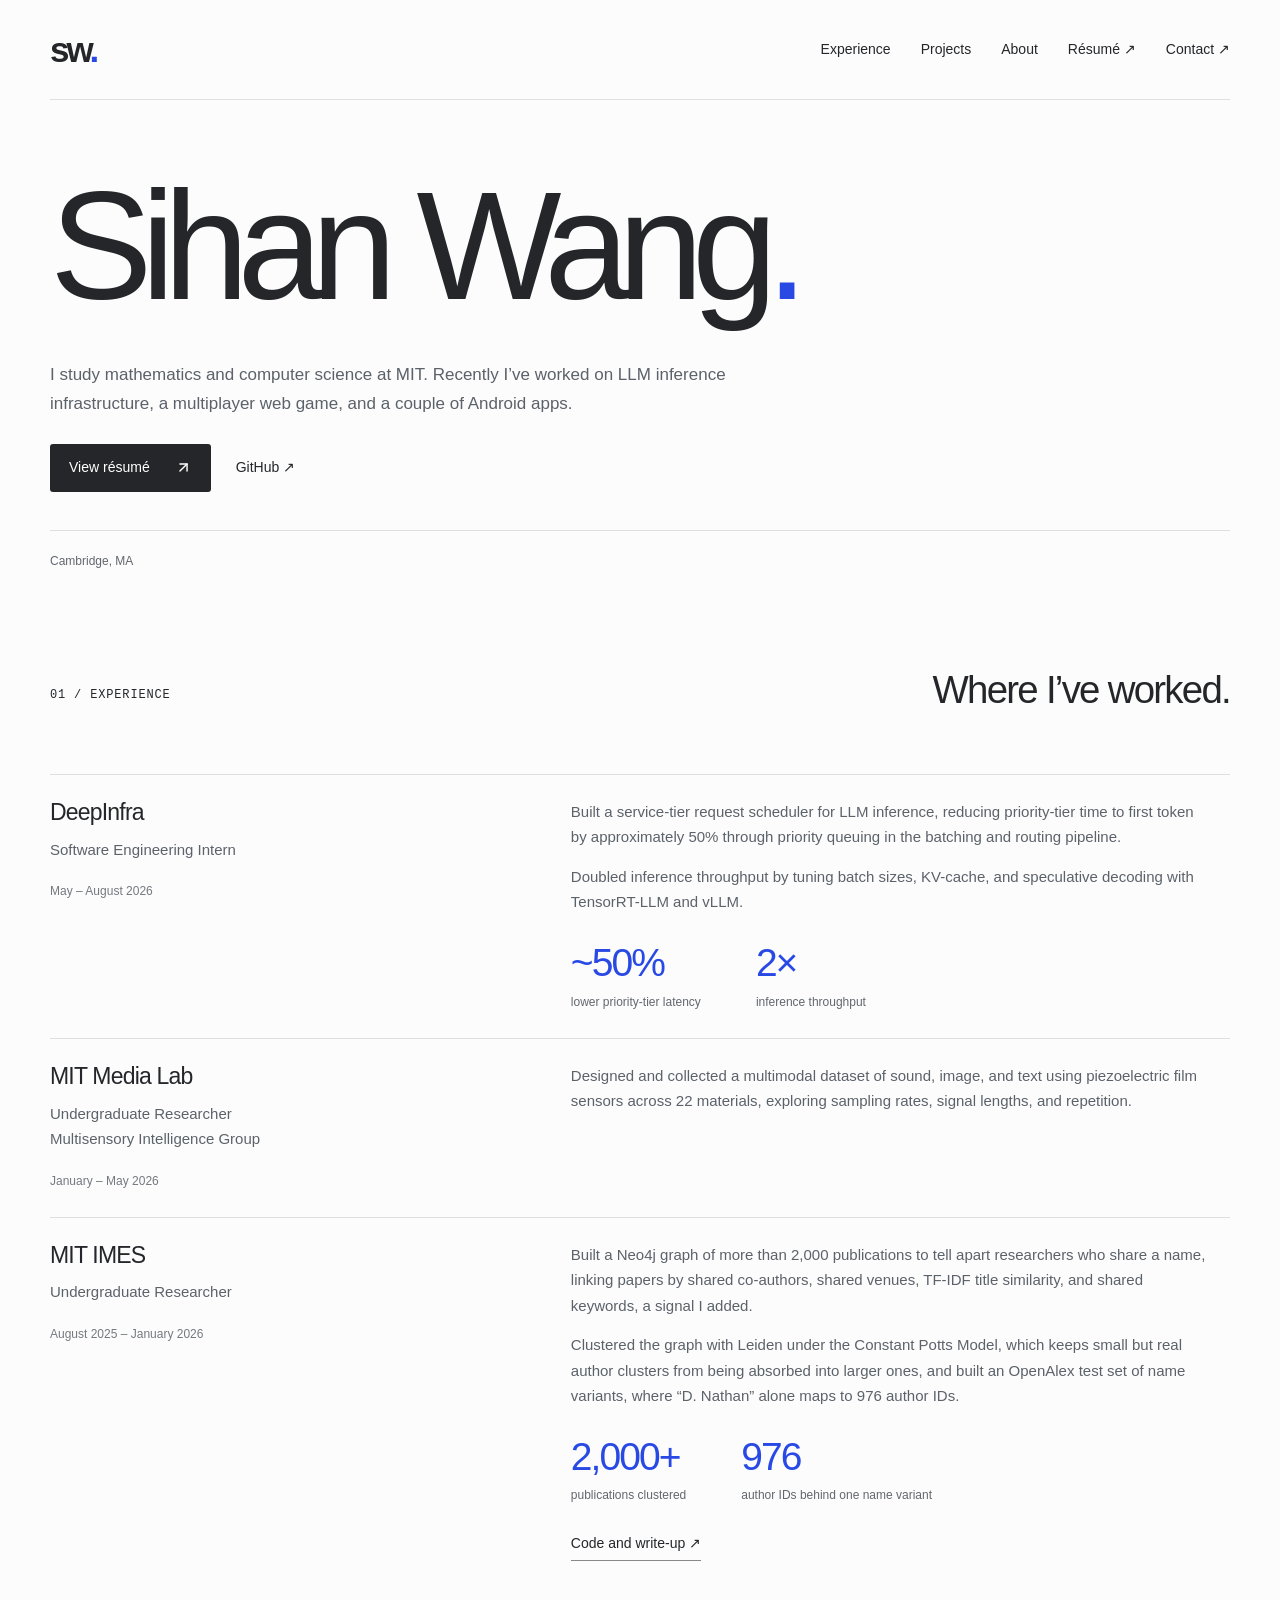
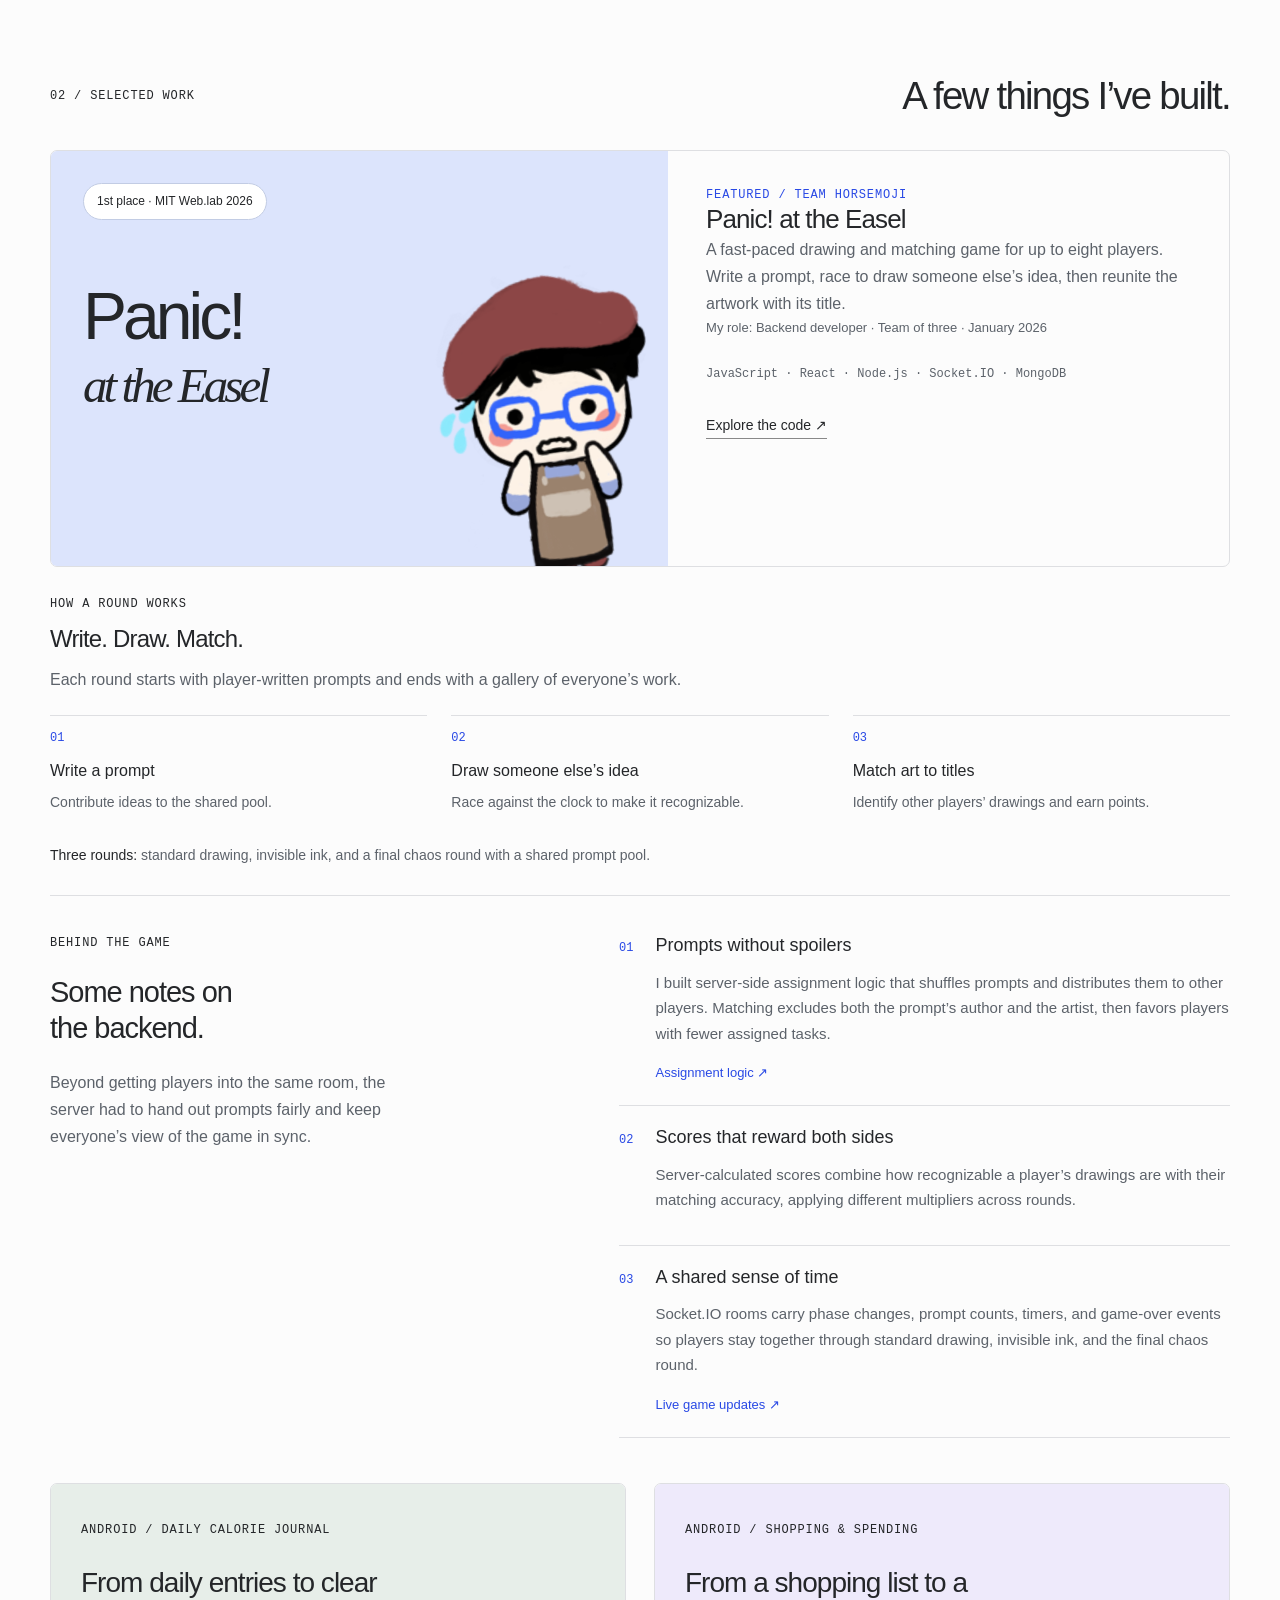
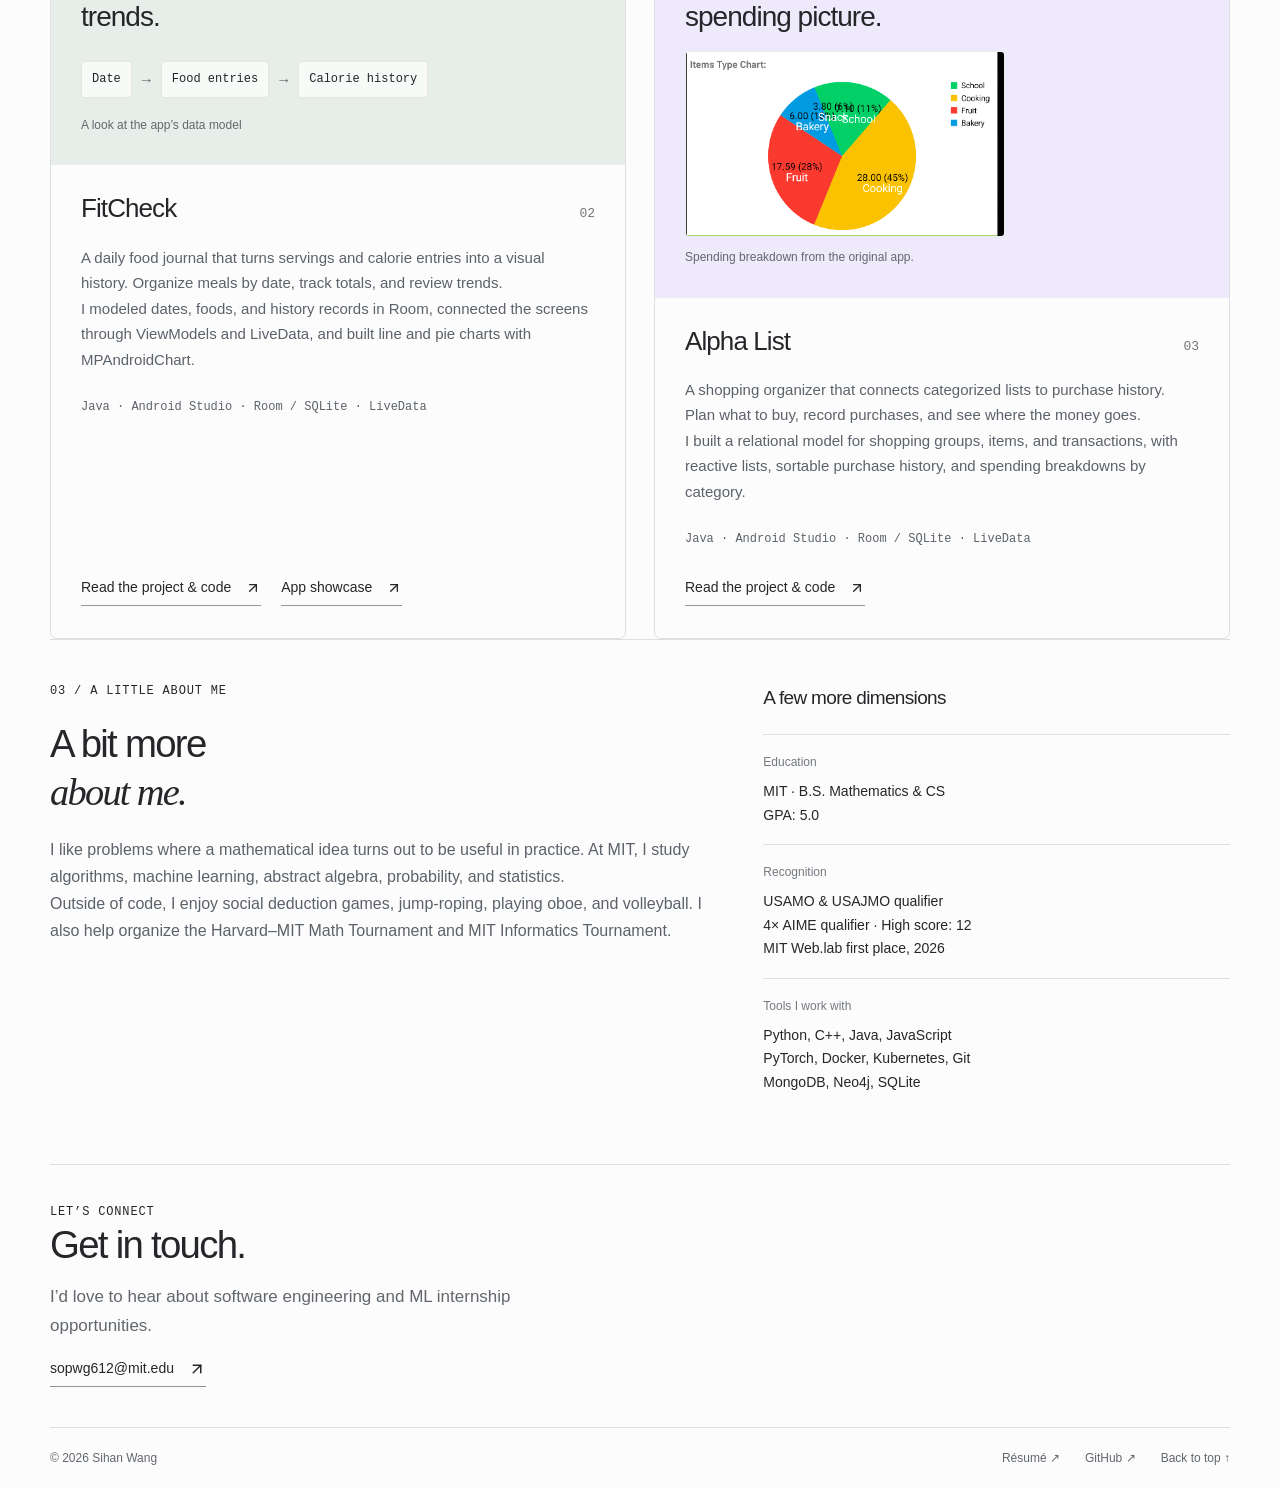
==== commit a934ac6f: "Rebuild site from source with IMES and card alignment changes Rebuild from the site's source project" ====
--- a/index.html
+++ b/index.html
@@ -1,2 +1,2 @@
-<!DOCTYPE html><html lang="en"><head><meta charSet="utf-8"/><meta name="viewport" content="width=device-width, initial-scale=1"/><link rel="preload" href="/projects/easel-character.png" as="image"/><link rel="stylesheet" href="/_next/static/css/index.CZrBmzyj.css" data-rsc-css-href="/_next/static/css/index.CZrBmzyj.css" data-precedence="vite-rsc/importer-resources"/><link rel="modulepreload" fetchPriority="low" href="/_next/static/chunks/index-DPq7nmhC.js"/><script src="/_next/static/chunks/rolldown-runtime-C60lm6uB.js" type="module" async=""></script><script src="/_next/static/chunks/framework-D_rUT4EX.js" type="module" async=""></script><link rel="modulepreload" href="/_next/static/chunks/layout-segment-context-DEAHlMuq.js" crossorigin=""/><link rel="modulepreload" href="/_next/static/chunks/Icon-BFIcK819.js" crossorigin=""/><title>Sihan Wang | Software Engineering Portfolio</title><meta name="description" content="Sihan Wang, an MIT mathematics and computer science student. Projects and experience in LLM inference infrastructure, multiplayer web games, and Android apps."/><meta property="og:title" content="Sihan Wang | Software Engineering Portfolio"/><meta property="og:description" content="Projects and experience in ML infrastructure, multiplayer games, and Android development."/><meta property="og:url" content="https://sophiawang85.github.io/"/><meta property="og:type" content="website"/><meta name="twitter:card" content="summary"/><meta name="twitter:title" content="Sihan Wang | Software Engineering Portfolio"/><meta name="twitter:description" content="Projects and experience in ML infrastructure, multiplayer games, and Android development."/><link rel="icon" href="/favicon.svg"/><link rel="canonical" href="https://sophiawang85.github.io/"/><script>Object.assign(((self[Symbol.for("vinext.navigationRuntime")]??={bootstrap:{routeManifest:null},functions:{}}).bootstrap.rsc??={rsc:[]}),{params:{},nav:{"pathname":"/","searchParams":[]}})</script><link rel="modulepreload" href="/_next/static/chunks/index-DPq7nmhC.js" />
-</head><body><a class="skip-link" href="#main">Skip to content</a><header class="shell"><a class="logo" href="#" aria-label="Sihan Wang home">sw<span>.</span></a><nav aria-label="Main navigation"><a href="#experience">Experience</a><a href="#projects">Projects</a><a href="#about">About</a><a href="/Sihan-Wang-Resume.pdf" target="_blank" rel="noreferrer">Résumé ↗</a><a href="mailto:sopwg612@mit.edu">Contact ↗</a></nav></header><main class="shell" id="main"><section class="hero" aria-label="Introduction"><h1>Sihan Wang<span>.</span></h1><div class="intro"><div><p>I study mathematics and computer science at MIT. Recently I’ve worked on LLM inference infrastructure, a multiplayer web game, and a couple of Android apps.</p><a class="button" href="/Sihan-Wang-Resume.pdf" target="_blank" rel="noreferrer">View résumé <svg xmlns="http://www.w3.org/2000/svg" width="17" height="17" viewBox="0 0 24 24" fill="none" stroke="currentColor" stroke-width="2" stroke-linecap="round" stroke-linejoin="round" class="lucide lucide-arrow-up-right" aria-hidden="true"><path d="M7 7h10v10"></path><path d="M7 17 17 7"></path></svg></a><a class="github" href="https://github.com/sophiawang85" target="_blank" rel="noreferrer">GitHub ↗</a></div></div><div class="meta"><span>Cambridge, MA</span></div></section><section class="experience" id="experience"><div class="heading"><p class="eyebrow">01 / EXPERIENCE</p><h2>Where I’ve worked.</h2></div><div class="job"><div><h3>DeepInfra</h3><p>Software Engineering Intern</p><span class="date">May – August 2026</span></div><div><p>Built a service-tier request scheduler for LLM inference, reducing priority-tier time to first token by approximately 50% through priority queuing in the batching and routing pipeline.</p><p>Doubled inference throughput by tuning batch sizes, KV-cache, and speculative decoding with TensorRT-LLM and vLLM.</p><div class="metrics"><div><strong>~50%</strong><span>lower priority-tier latency</span></div><div><strong>2×</strong><span>inference throughput</span></div></div></div></div><div class="job"><div><h3>MIT Media Lab</h3><p>Undergraduate Researcher<br/>Multisensory Intelligence Group</p><span class="date">January – May 2026</span></div><div><p>Designed and collected a multimodal dataset of sound, image, and text using piezoelectric film sensors across 22 materials, exploring sampling rates, signal lengths, and repetition.</p></div></div><div class="job"><div><h3>MIT IMES</h3><p>Undergraduate Researcher</p><span class="date">August 2025 – January 2026</span></div><div><p>Built a Neo4j graph of more than 2,000 publications to tell apart researchers who share a name, linking papers by shared co-authors, shared venues, TF-IDF title similarity, and shared keywords, a signal I added.</p><p>Clustered the graph with Leiden under the Constant Potts Model, which keeps small but real author clusters from being absorbed into larger ones, and built an OpenAlex test set of name variants, where “D. Nathan” alone maps to 976 author IDs.</p><div class="metrics"><div><strong>2,000+</strong><span>publications clustered</span></div><div><strong>976</strong><span>author IDs behind one name variant</span></div></div><a href="https://github.com/sophiawang85/NameDisambiguationSubgroup_Fall2025" target="_blank" rel="noreferrer" style="display:inline-block;margin-top:24px;border-bottom:1px solid #888;padding-bottom:5px;font-size:14px">Code and write-up ↗</a></div></div></section><section id="projects"><div class="heading"><p class="eyebrow">02 / SELECTED WORK</p><h2>A few things I’ve built.</h2></div><article class="featured"><div class="art"><span class="award">1st place · MIT Web.lab 2026</span><h3>Panic!<br/><em>at the Easel</em></h3><img src="/projects/easel-character.png" alt="The game&#x27;s illustrated museum curator, panicking in a beret and blue glasses" width="1206" height="1682"/></div><div class="copy"><p class="eyebrow">FEATURED / TEAM HORSEMOJI</p><h3>Panic! at the Easel</h3><p>A fast-paced drawing and matching game for up to eight players. Write a prompt, race to draw someone else’s idea, then reunite the artwork with its title.</p><p class="role">My role: Backend developer · Team of three · January 2026</p><div class="tags">JavaScript · React · Node.js · Socket.IO · MongoDB</div><a href="https://github.com/weblab-class/thehorseemoji" target="_blank" rel="noreferrer">Explore the code ↗</a></div></article><div class="gameplay-overview"><div><p class="eyebrow">HOW A ROUND WORKS</p><h3>Write. Draw. Match.</h3><p>Each round starts with player-written prompts and ends with a gallery of everyone’s work.</p></div><ol class="gameplay-steps"><li><strong>Write a prompt</strong><span>Contribute ideas to the shared pool.</span></li><li><strong>Draw someone else’s idea</strong><span>Race against the clock to make it recognizable.</span></li><li><strong>Match art to titles</strong><span>Identify other players’ drawings and earn points.</span></li></ol><p class="round-note"><strong>Three rounds:</strong> standard drawing, invisible ink, and a final chaos round with a shared prompt pool.</p></div><div class="case-study"><div class="case-heading"><p class="eyebrow">BEHIND THE GAME</p><h3>Some notes on<br/>the backend.</h3><p>Beyond getting players into the same room, the server had to hand out prompts fairly and keep everyone’s view of the game in sync.</p></div><div class="engineering-points"><div><span>01</span><div><h4>Prompts without spoilers</h4><p>I built server-side assignment logic that shuffles prompts and distributes them to other players. Matching excludes both the prompt’s author and the artist, then favors players with fewer assigned tasks.</p><a href="https://github.com/weblab-class/thehorseemoji/blob/main/server/api.js" target="_blank" rel="noreferrer">Assignment logic ↗</a></div></div><div><span>02</span><div><h4>Scores that reward both sides</h4><p>Server-calculated scores combine how recognizable a player’s drawings are with their matching accuracy, applying different multipliers across rounds.</p></div></div><div><span>03</span><div><h4>A shared sense of time</h4><p>Socket.IO rooms carry phase changes, prompt counts, timers, and game-over events so players stay together through standard drawing, invisible ink, and the final chaos round.</p><a href="https://github.com/weblab-class/thehorseemoji/blob/main/server/server-socket.js" target="_blank" rel="noreferrer">Live game updates ↗</a></div></div></div></div><div class="android-grid"><article class="android-project"><div class="data-preview fitcheck"><span class="eyebrow">ANDROID / DAILY CALORIE JOURNAL</span><h3>From daily entries to clear trends.</h3><div class="entity-flow" aria-label="FitCheck data model"><div><span>Date</span><span class="flow-arrow" aria-hidden="true">→</span></div><div><span>Food entries</span><span class="flow-arrow" aria-hidden="true">→</span></div><div><span>Calorie history</span></div></div><span class="preview-caption">A look at the app’s data model</span></div><div class="android-copy"><div class="project-title"><h3>FitCheck</h3><span>02</span></div><p>A daily food journal that turns servings and calorie entries into a visual history. Organize meals by date, track totals, and review trends.</p><p>I modeled dates, foods, and history records in Room, connected the screens through ViewModels and LiveData, and built line and pie charts with MPAndroidChart.</p><div class="tags">Java · Android Studio · Room / SQLite · LiveData</div><div class="project-actions"><a class="text-link" href="https://github.com/sophiawang85/FitCheck-Android-Studio-App" target="_blank" rel="noreferrer">Read the project &amp; code <svg xmlns="http://www.w3.org/2000/svg" width="16" height="16" viewBox="0 0 24 24" fill="none" stroke="currentColor" stroke-width="2" stroke-linecap="round" stroke-linejoin="round" class="lucide lucide-arrow-up-right" aria-hidden="true"><path d="M7 7h10v10"></path><path d="M7 17 17 7"></path></svg></a><a class="text-link" href="https://drive.google.com/file/d/19OEEOyiVielvLd2YAioemkrn-Qtz13oA/view" target="_blank" rel="noreferrer">App showcase <svg xmlns="http://www.w3.org/2000/svg" width="16" height="16" viewBox="0 0 24 24" fill="none" stroke="currentColor" stroke-width="2" stroke-linecap="round" stroke-linejoin="round" class="lucide lucide-arrow-up-right" aria-hidden="true"><path d="M7 7h10v10"></path><path d="M7 17 17 7"></path></svg></a></div></div></article><article class="android-project"><div class="data-preview alphalist"><span class="eyebrow">ANDROID / SHOPPING &amp; SPENDING</span><h3>From a shopping list to a spending picture.</h3><figure class="app-screenshot"><img src="/projects/alpha-list-spending.png" width="484" height="280" alt="Alpha List spending chart showing the share of purchases in school, cooking, fruit, snacks, and bakery categories" loading="lazy"/><figcaption>Spending breakdown from the original app.</figcaption></figure></div><div class="android-copy"><div class="project-title"><h3>Alpha List</h3><span>03</span></div><p>A shopping organizer that connects categorized lists to purchase history. Plan what to buy, record purchases, and see where the money goes.</p><p>I built a relational model for shopping groups, items, and transactions, with reactive lists, sortable purchase history, and spending breakdowns by category.</p><div class="tags">Java · Android Studio · Room / SQLite · LiveData</div><div class="project-actions"><a class="text-link" href="https://github.com/sophiawang85/Alpha-List-Android-Studio-App" target="_blank" rel="noreferrer">Read the project &amp; code <svg xmlns="http://www.w3.org/2000/svg" width="16" height="16" viewBox="0 0 24 24" fill="none" stroke="currentColor" stroke-width="2" stroke-linecap="round" stroke-linejoin="round" class="lucide lucide-arrow-up-right" aria-hidden="true"><path d="M7 7h10v10"></path><path d="M7 17 17 7"></path></svg></a></div></div></article></div></section><section class="about" id="about"><div><p class="eyebrow">03 / A LITTLE ABOUT ME</p><h2>A bit more<br/><em>about me.</em></h2><p>I like problems where a mathematical idea turns out to be useful in practice. At MIT, I study algorithms, machine learning, abstract algebra, probability, and statistics.</p><p>Outside of code, I enjoy social deduction games, jump-roping, playing oboe, and volleyball. I also help organize the Harvard–MIT Math Tournament and MIT Informatics Tournament.</p></div><div class="background"><h3>A few more dimensions</h3><dl><div><dt>Education</dt><dd>MIT · B.S. Mathematics &amp; CS<br/>GPA: 5.0</dd></div><div><dt>Recognition</dt><dd>USAMO &amp; USAJMO qualifier<br/>4× AIME qualifier · High score: 12<br/>MIT Web.lab first place, 2026</dd></div><div><dt>Tools I work with</dt><dd>Python, C++, Java, JavaScript<br/>PyTorch, Docker, Kubernetes, Git<br/>MongoDB, Neo4j, SQLite</dd></div></dl></div></section><footer><p class="eyebrow">LET’S CONNECT</p><h2>Get in touch.</h2><p class="footer-intro">I’d love to hear about software engineering and ML internship opportunities.</p><a class="text-link" href="mailto:sopwg612@mit.edu">sopwg612@mit.edu <svg xmlns="http://www.w3.org/2000/svg" width="18" height="18" viewBox="0 0 24 24" fill="none" stroke="currentColor" stroke-width="2" stroke-linecap="round" stroke-linejoin="round" class="lucide lucide-arrow-up-right" aria-hidden="true"><path d="M7 7h10v10"></path><path d="M7 17 17 7"></path></svg></a><div class="footer-bottom"><span>© 2026 Sihan Wang</span><a href="/Sihan-Wang-Resume.pdf" target="_blank" rel="noreferrer">Résumé ↗</a><a href="https://github.com/sophiawang85" target="_blank" rel="noreferrer">GitHub ↗</a><a href="#">Back to top ↑</a></div></footer></main><script type="module" src="/_next/static/chunks/index-DPq7nmhC.js" id="_R_" async=""></script><script>((self[Symbol.for("vinext.navigationRuntime")]??={bootstrap:{routeManifest:null},functions:{}}).bootstrap.rsc??={rsc:[]}).rsc.push("0:{\"page:/\":\"$L1\",\"layout:/\":\"$L2\",\"route:/\":\"$L3\",\"__route\":\"route:/\",\"__interceptionContext\":null,\"__layoutIds\":[\"layout:/\"],\"__rootLayout\":\"/\",\"__bfcacheSegmentIdentities\":{\"layout:/\":\"[\\\"layout\\\",\\\"layout:/\\\",\\\"root-boundary:/\\\",\\\"\\\"]\",\"page:/\":\"[\\\"page\\\",\\\"page:/\\\",\\\"root-boundary:/\\\",\\\"\\\"]\"},\"__srcPage\":[\"page\"],\"__layoutFlags\":{\"layout:/\":\"s\"},\"__artifactCompatibility\":{\"schemaVersion\":1,\"graphVersion\":\"app-route-graph:1177fd80f83fa7b0\",\"deploymentVersion\":\"11eb65bf-a5eb-4714-94db-7797fbc896ac\",\"appElementsSchemaVersion\":1,\"rscPayloadSchemaVersion\":1,\"rootBoundaryId\":\"/\",\"renderEpoch\":null}}\n")</script><script>((self[Symbol.for("vinext.navigationRuntime")]??={bootstrap:{routeManifest:null},functions:{}}).bootstrap.rsc??={rsc:[]}).rsc.push("4:I[\"8c0f216c4604\",[],\"Children\",1]\n")</script><script>((self[Symbol.for("vinext.navigationRuntime")]??={bootstrap:{routeManifest:null},functions:{}}).bootstrap.rsc??={rsc:[]}).rsc.push("5:I[\"593f344dc510\",[],\"GlobalErrorBoundary\",1]\n")</script><script>((self[Symbol.for("vinext.navigationRuntime")]??={bootstrap:{routeManifest:null},functions:{}}).bootstrap.rsc??={rsc:[]}).rsc.push("6:I[\"0b874ad30386\",[],\"default\",1]\n")</script><script>((self[Symbol.for("vinext.navigationRuntime")]??={bootstrap:{routeManifest:null},functions:{}}).bootstrap.rsc??={rsc:[]}).rsc.push("7:I[\"593f344dc510\",[],\"ErrorBoundary\",1]\n")</script><script>((self[Symbol.for("vinext.navigationRuntime")]??={bootstrap:{routeManifest:null},functions:{}}).bootstrap.rsc??={rsc:[]}).rsc.push("8:I[\"15c18cfaeeff\",[],\"LayoutSegmentProvider\",1]\n")</script><script>((self[Symbol.for("vinext.navigationRuntime")]??={bootstrap:{routeManifest:null},functions:{}}).bootstrap.rsc??={rsc:[]}).rsc.push("9:I[\"8c0f216c4604\",[],\"Slot\",1]\n")</script><script>((self[Symbol.for("vinext.navigationRuntime")]??={bootstrap:{routeManifest:null},functions:{}}).bootstrap.rsc??={rsc:[]}).rsc.push("a:I[\"593f344dc510\",[],\"NotFoundBoundary\",1]\n")</script><script>((self[Symbol.for("vinext.navigationRuntime")]??={bootstrap:{routeManifest:null},functions:{}}).bootstrap.rsc??={rsc:[]}).rsc.push("b:I[\"9276801271d6\",[],\"AppRouterScrollTarget\",1]\n")</script><script>((self[Symbol.for("vinext.navigationRuntime")]??={bootstrap:{routeManifest:null},functions:{}}).bootstrap.rsc??={rsc:[]}).rsc.push("c:I[\"593f344dc510\",[],\"RedirectBoundary\",1]\n")</script><script>((self[Symbol.for("vinext.navigationRuntime")]??={bootstrap:{routeManifest:null},functions:{}}).bootstrap.rsc??={rsc:[]}).rsc.push(":HL[\"/_next/static/css/index.CZrBmzyj.css\",\"style\"     ]\n")</script><script>((self[Symbol.for("vinext.navigationRuntime")]??={bootstrap:{routeManifest:null},functions:{}}).bootstrap.rsc??={rsc:[]}).rsc.push("2:[[[\"$\",\"link\",\"css:/_next/static/css/index.CZrBmzyj.css\",{\"rel\":\"stylesheet\",\"precedence\":\"vite-rsc/importer-resources\",\"href\":\"/_next/static/css/index.CZrBmzyj.css\",\"data-rsc-css-href\":\"/_next/static/css/index.CZrBmzyj.css\"}],\"$undefined\"],[\"$\",\"html\",null,{\"lang\":\"en\",\"children\":[\"$\",\"body\",null,{\"children\":[\"$\",\"$L4\",null,{}]}]}]]\n")</script><script>((self[Symbol.for("vinext.navigationRuntime")]??={bootstrap:{routeManifest:null},functions:{}}).bootstrap.rsc??={rsc:[]}).rsc.push("3:[[[\"$\",\"meta\",null,{\"charSet\":\"utf-8\"}],[[\"$\",\"title\",\"0\",{\"children\":\"Sihan Wang | Software Engineering Portfolio\"}],[\"$\",\"meta\",\"1\",{\"name\":\"description\",\"content\":\"Sihan Wang, an MIT mathematics and computer science student. Projects and experience in LLM inference infrastructure, multiplayer web games, and Android apps.\"}],[\"$\",\"meta\",\"2\",{\"property\":\"og:title\",\"content\":\"Sihan Wang | Software Engineering Portfolio\"}],[\"$\",\"meta\",\"3\",{\"property\":\"og:description\",\"content\":\"Projects and experience in ML infrastructure, multiplayer games, and Android development.\"}],[\"$\",\"meta\",\"4\",{\"property\":\"og:url\",\"content\":\"https://sophiawang85.github.io/\"}],[\"$\",\"meta\",\"5\",{\"property\":\"og:type\",\"content\":\"website\"}],[\"$\",\"meta\",\"6\",{\"name\":\"twitter:card\",\"content\":\"summary\"}],[\"$\",\"meta\",\"7\",{\"name\":\"twitter:title\",\"content\":\"Sihan Wang | Software Engineering Portfolio\"}],[\"$\",\"meta\",\"8\",{\"name\":\"twitter:description\",\"content\":\"Projects and experience in ML infrastructure, multiplayer games, and Android development.\"}],[\"$\",\"link\",\"9\",{\"data-vinext-streamed-icon\":\"$undefined\",\"rel\":\"icon\",\"href\":\"/favicon.svg\",\"type\":\"$undefined\",\"sizes\":\"$undefined\",\"color\":\"$undefined\",\"media\":\"$undefined\",\"fetchPriority\":\"$undefined\"}],[\"$\",\"link\",\"10\",{\"rel\":\"canonical\",\"href\":\"https://sophiawang85.github.io/\"}]],[[\"$\",\"meta\",\"0\",{\"name\":\"viewport\",\"content\":\"width=device-width, initial-scale=1\"}]]],[\"$\",\"$L5\",null,{\"fallback\":\"$6\",\"children\":[\"$\",\"$L7\",null,{\"fallback\":\"$6\",\"children\":[\"$\",\"$L8\",null,{\"providerId\":\"layout:/\",\"segmentMap\":{\"children\":[]},\"children\":[\"$\",\"$L9\",null,{\"id\":\"layout:/\",\"parallelSlots\":\"$undefined\",\"children\":[\"$\",\"$La\",null,{\"resetKey\":\"\",\"fallback\":[[\"$\",\"title\",null,{\"children\":\"404: This page could not be found.\"}],[\"$\",\"div\",null,{\"style\":{\"fontFamily\":\"system-ui,\\\"Segoe UI\\\",Roboto,Helvetica,Arial,sans-serif,\\\"Apple Color Emoji\\\",\\\"Segoe UI Emoji\\\"\",\"height\":\"100vh\",\"textAlign\":\"center\",\"display\":\"flex\",\"flexDirection\":\"column\",\"alignItems\":\"center\",\"justifyContent\":\"center\"},\"children\":[\"$\",\"div\",null,{\"children\":[[\"$\",\"style\",null,{\"dangerouslySetInnerHTML\":{\"__html\":\"body{color:#000;background:#fff;margin:0}.next-error-h1{border-right:1px solid rgba(0,0,0,.3)}@media (prefers-color-scheme:dark){body{color:#fff;background:#000}.next-error-h1{border-right:1px solid rgba(255,255,255,.3)}}\"}}],[\"$\",\"h1\",null,{\"className\":\"next-error-h1\",\"style\":{\"display\":\"inline-block\",\"margin\":\"0 20px 0 0\",\"padding\":\"0 23px 0 0\",\"fontSize\":24,\"fontWeight\":500,\"verticalAlign\":\"top\",\"lineHeight\":\"49px\"},\"children\":404}],[\"$\",\"div\",null,{\"style\":{\"display\":\"inline-block\"},\"children\":[\"$\",\"h2\",null,{\"style\":{\"fontSize\":14,\"fontWeight\":400,\"lineHeight\":\"49px\",\"margin\":0},\"children\":\"This page could not be found.\"}]}]]}]}]],\"children\":[\"$\",\"$Lb\",null,{\"children\":[\"$\",\"$Lc\",null,{\"children\":[[\"$\",\"$L8\",null,{\"providerId\":\"page:/\",\"segmentMap\":{\"children\":[\"__PAGE__\"]},\"children\":[\"$\",\"$L9\",null,{\"id\":\"page:/\"}]}],null]}]}]}]}]}]}]}],null,null]\n")</script><script>((self[Symbol.for("vinext.navigationRuntime")]??={bootstrap:{routeManifest:null},functions:{}}).bootstrap.rsc??={rsc:[]}).rsc.push("d:I[\"339f946bc456\",[],\"default\",1]\n")</script><script>((self[Symbol.for("vinext.navigationRuntime")]??={bootstrap:{routeManifest:null},functions:{}}).bootstrap.rsc??={rsc:[]}).rsc.push(":HL[\"/projects/easel-character.png\",\"image\"]\n")</script><script>((self[Symbol.for("vinext.navigationRuntime")]??={bootstrap:{routeManifest:null},functions:{}}).bootstrap.rsc??={rsc:[]}).rsc.push("1:[[\"$\",\"a\",null,{\"className\":\"skip-link\",\"href\":\"#main\",\"children\":\"Skip to content\"}],[\"$\",\"header\",null,{\"className\":\"shell\",\"children\":[[\"$\",\"a\",null,{\"className\":\"logo\",\"href\":\"#\",\"aria-label\":\"Sihan Wang home\",\"children\":[\"sw\",[\"$\",\"span\",null,{\"children\":\".\"}]]}],[\"$\",\"nav\",null,{\"aria-label\":\"Main navigation\",\"children\":[[\"$\",\"a\",null,{\"href\":\"#experience\",\"children\":\"Experience\"}],[\"$\",\"a\",null,{\"href\":\"#projects\",\"children\":\"Projects\"}],[\"$\",\"a\",null,{\"href\":\"#about\",\"children\":\"About\"}],[\"$\",\"a\",null,{\"href\":\"/Sihan-Wang-Resume.pdf\",\"target\":\"_blank\",\"rel\":\"noreferrer\",\"children\":\"Résumé ↗\"}],[\"$\",\"a\",null,{\"href\":\"mailto:sopwg612@mit.edu\",\"children\":\"Contact ↗\"}]]}]]}],[\"$\",\"main\",null,{\"className\":\"shell\",\"id\":\"main\",\"children\":[[\"$\",\"section\",null,{\"className\":\"hero\",\"aria-label\":\"Introduction\",\"children\":[[\"$\",\"h1\",null,{\"children\":[\"Sihan Wang\",[\"$\",\"span\",null,{\"children\":\".\"}]]}],[\"$\",\"div\",null,{\"className\":\"intro\",\"children\":[\"$\",\"div\",null,{\"children\":[[\"$\",\"p\",null,{\"children\":\"I study mathematics and computer science at MIT. Recently I’ve worked on LLM inference infrastructure, a multiplayer web game, and a couple of Android apps.\"}],[\"$\",\"a\",null,{\"className\":\"button\",\"href\":\"/Sihan-Wang-Resume.pdf\",\"target\":\"_blank\",\"rel\":\"noreferrer\",\"children\":[\"View résumé \",[\"$\",\"$Ld\",null,{\"ref\":\"$undefined\",\"iconNode\":[[\"path\",{\"d\":\"M7 7h10v10\",\"key\":\"1tivn9\"}],[\"path\",{\"d\":\"M7 17 17 7\",\"key\":\"1vkiza\"}]],\"className\":\"lucide-arrow-up-right\",\"size\":17}]]}],[\"$\",\"a\",null,{\"className\":\"github\",\"href\":\"https://github.com/sophiawang85\",\"target\":\"_blank\",\"rel\":\"noreferrer\",\"children\":\"GitHub ↗\"}]]}]}],[\"$\",\"div\",null,{\"className\":\"meta\",\"children\":[\"$\",\"span\",null,{\"children\":\"Cambridge, MA\"}]}]]}],[\"$\",\"section\",null,{\"className\":\"experience\",\"id\":\"experience\",\"children\":[[\"$\",\"div\",null,{\"className\":\"heading\",\"children\":[[\"$\",\"p\",null,{\"className\":\"eyebrow\",\"children\":\"01 / EXPERIENCE\"}],[\"$\",\"h2\",null,{\"children\":\"Where I’ve worked.\"}]]}],[\"$\",\"div\",null,{\"className\":\"job\",\"children\":[[\"$\",\"div\",null,{\"children\":[[\"$\",\"h3\",null,{\"children\":\"DeepInfra\"}],[\"$\",\"p\",null,{\"children\":\"Software Engineering Intern\"}],[\"$\",\"span\",null,{\"className\":\"date\",\"children\":\"May – August 2026\"}]]}],[\"$\",\"div\",null,{\"children\":[[\"$\",\"p\",null,{\"children\":\"Built a service-tier request scheduler for LLM inference, reducing priority-tier time to first token by approximately 50% through priority queuing in the batching and routing pipeline.\"}],[\"$\",\"p\",null,{\"children\":\"Doubled inference throughput by tuning batch sizes, KV-cache, and speculative decoding with TensorRT-LLM and vLLM.\"}],[\"$\",\"div\",null,{\"className\":\"metrics\",\"children\":[[\"$\",\"div\",null,{\"children\":[[\"$\",\"strong\",null,{\"children\":\"~50%\"}],[\"$\",\"span\",null,{\"children\":\"lower priority-tier latency\"}]]}],[\"$\",\"div\",null,{\"children\":[[\"$\",\"strong\",null,{\"children\":\"2×\"}],[\"$\",\"span\",null,{\"children\":\"inference throughput\"}]]}]]}]]}]]}],[\"$\",\"div\",null,{\"className\":\"job\",\"children\":[[\"$\",\"div\",null,{\"children\":[[\"$\",\"h3\",null,{\"children\":\"MIT Media Lab\"}],[\"$\",\"p\",null,{\"children\":[\"Undergraduate Researcher\",[\"$\",\"br\",null,{}],\"Multisensory Intelligence Group\"]}],[\"$\",\"span\",null,{\"className\":\"date\",\"children\":\"January – May 2026\"}]]}],[\"$\",\"div\",null,{\"children\":[\"$\",\"p\",null,{\"children\":\"Designed and collected a multimodal dataset of sound, image, and text using piezoelectric film sensors across 22 materials, exploring sampling rates, signal lengths, and repetition.\"}]}]]}],[\"$\",\"div\",null,{\"className\":\"job\",\"children\":[[\"$\",\"div\",null,{\"children\":[[\"$\",\"h3\",null,{\"children\":\"MIT IMES\"}],[\"$\",\"p\",null,{\"children\":\"Undergraduate Researcher\"}],[\"$\",\"span\",null,{\"className\":\"date\",\"children\":\"August 2025 – January 2026\"}]]}],[\"$\",\"div\",null,{\"children\":[[\"$\",\"p\",null,{\"children\":\"Built a Neo4j graph of more than 2,000 publications to tell apart researchers who share a name, linking papers by shared co-authors, shared venues, TF-IDF title similarity, and shared keywords, a signal I added.\"}],[\"$\",\"p\",null,{\"children\":\"Clustered the graph with Leiden under the Constant Potts Model, which keeps small but real author clusters from being absorbed into larger ones, and built an OpenAlex test set of name variants, where “D. Nathan” alone maps to 976 author IDs.\"}],[\"$\",\"div\",null,{\"className\":\"metrics\",\"children\":[[\"$\",\"div\",null,{\"children\":[[\"$\",\"strong\",null,{\"children\":\"2,000+\"}],[\"$\",\"span\",null,{\"children\":\"publications clustered\"}]]}],[\"$\",\"div\",null,{\"children\":[[\"$\",\"strong\",null,{\"children\":\"976\"}],[\"$\",\"span\",null,{\"children\":\"author IDs behind one name variant\"}]]}]]}],[\"$\",\"a\",null,{\"href\":\"https://github.com/sophiawang85/NameDisambiguationSubgroup_Fall2025\",\"target\":\"_blank\",\"rel\":\"noreferrer\",\"style\":{\"display\":\"inline-block\",\"marginTop\":\"24px\",\"borderBottom\":\"1px solid #888\",\"paddingBottom\":\"5px\",\"fontSize\":\"14px\"},\"children\":\"Code and write-up ↗\"}]]}]]}]]}],[\"$\",\"section\",null,{\"id\":\"projects\",\"children\":[[\"$\",\"div\",null,{\"className\":\"heading\",\"children\":[[\"$\",\"p\",null,{\"className\":\"eyebrow\",\"children\":\"02 / SELECTED WORK\"}],[\"$\",\"h2\",null,{\"children\":\"A few things I’ve built.\"}]]}],[\"$\",\"article\",null,{\"className\":\"featured\",\"children\":[[\"$\",\"div\",null,{\"className\":\"art\",\"children\":[[\"$\",\"span\",null,{\"className\":\"award\",\"children\":\"1st place · MIT Web.lab 2026\"}],[\"$\",\"h3\",null,{\"children\":[\"Panic!\",[\"$\",\"br\",null,{}],[\"$\",\"em\",null,{\"children\":\"at the Easel\"}]]}],[\"$\",\"img\",null,{\"src\":\"/projects/easel-character.png\",\"alt\":\"The game's illustrated museum curator, panicking in a beret and blue glasses\",\"width\":\"1206\",\"height\":\"1682\"}]]}],\"$Le\"]}],\"$Lf\",\"$L10\",\"$L11\"]}],\"$L12\",\"$L13\"]}]]\n")</script><script>((self[Symbol.for("vinext.navigationRuntime")]??={bootstrap:{routeManifest:null},functions:{}}).bootstrap.rsc??={rsc:[]}).rsc.push("e:[\"$\",\"div\",null,{\"className\":\"copy\",\"children\":[[\"$\",\"p\",null,{\"className\":\"eyebrow\",\"children\":\"FEATURED / TEAM HORSEMOJI\"}],[\"$\",\"h3\",null,{\"children\":\"Panic! at the Easel\"}],[\"$\",\"p\",null,{\"children\":\"A fast-paced drawing and matching game for up to eight players. Write a prompt, race to draw someone else’s idea, then reunite the artwork with its title.\"}],[\"$\",\"p\",null,{\"className\":\"role\",\"children\":\"My role: Backend developer · Team of three · January 2026\"}],[\"$\",\"div\",null,{\"className\":\"tags\",\"children\":\"JavaScript · React · Node.js · Socket.IO · MongoDB\"}],[\"$\",\"a\",null,{\"href\":\"https://github.com/weblab-class/thehorseemoji\",\"target\":\"_blank\",\"rel\":\"noreferrer\",\"children\":\"Explore the code ↗\"}]]}]\n")</script><script>((self[Symbol.for("vinext.navigationRuntime")]??={bootstrap:{routeManifest:null},functions:{}}).bootstrap.rsc??={rsc:[]}).rsc.push("f:[\"$\",\"div\",null,{\"className\":\"gameplay-overview\",\"children\":[[\"$\",\"div\",null,{\"children\":[[\"$\",\"p\",null,{\"className\":\"eyebrow\",\"children\":\"HOW A ROUND WORKS\"}],[\"$\",\"h3\",null,{\"children\":\"Write. Draw. Match.\"}],[\"$\",\"p\",null,{\"children\":\"Each round starts with player-written prompts and ends with a gallery of everyone’s work.\"}]]}],[\"$\",\"ol\",null,{\"className\":\"gameplay-steps\",\"children\":[[\"$\",\"li\",null,{\"children\":[[\"$\",\"strong\",null,{\"children\":\"Write a prompt\"}],[\"$\",\"span\",null,{\"children\":\"Contribute ideas to the shared pool.\"}]]}],[\"$\",\"li\",null,{\"children\":[[\"$\",\"strong\",null,{\"children\":\"Draw someone else’s idea\"}],[\"$\",\"span\",null,{\"children\":\"Race against the clock to make it recognizable.\"}]]}],[\"$\",\"li\",null,{\"children\":[[\"$\",\"strong\",null,{\"children\":\"Match art to titles\"}],[\"$\",\"span\",null,{\"children\":\"Identify other players’ drawings and earn points.\"}]]}]]}],[\"$\",\"p\",null,{\"className\":\"round-note\",\"children\":[[\"$\",\"strong\",null,{\"children\":\"Three rounds:\"}],\" standard drawing, invisible ink, and a final chaos round with a shared prompt pool.\"]}]]}]\n")</script><script>((self[Symbol.for("vinext.navigationRuntime")]??={bootstrap:{routeManifest:null},functions:{}}).bootstrap.rsc??={rsc:[]}).rsc.push("10:[\"$\",\"div\",null,{\"className\":\"case-study\",\"children\":[[\"$\",\"div\",null,{\"className\":\"case-heading\",\"children\":[[\"$\",\"p\",null,{\"className\":\"eyebrow\",\"children\":\"BEHIND THE GAME\"}],[\"$\",\"h3\",null,{\"children\":[\"Some notes on\",[\"$\",\"br\",null,{}],\"the backend.\"]}],[\"$\",\"p\",null,{\"children\":\"Beyond getting players into the same room, the server had to hand out prompts fairly and keep everyone’s view of the game in sync.\"}]]}],[\"$\",\"div\",null,{\"className\":\"engineering-points\",\"children\":[[\"$\",\"div\",null,{\"children\":[[\"$\",\"span\",null,{\"children\":\"01\"}],[\"$\",\"div\",null,{\"children\":[[\"$\",\"h4\",null,{\"children\":\"Prompts without spoilers\"}],[\"$\",\"p\",null,{\"children\":\"I built server-side assignment logic that shuffles prompts and distributes them to other players. Matching excludes both the prompt’s author and the artist, then favors players with fewer assigned tasks.\"}],[\"$\",\"a\",null,{\"href\":\"https://github.com/weblab-class/thehorseemoji/blob/main/server/api.js\",\"target\":\"_blank\",\"rel\":\"noreferrer\",\"children\":\"Assignment logic ↗\"}]]}]]}],[\"$\",\"div\",null,{\"children\":[[\"$\",\"span\",null,{\"children\":\"02\"}],[\"$\",\"div\",null,{\"children\":[[\"$\",\"h4\",null,{\"children\":\"Scores that reward both sides\"}],[\"$\",\"p\",null,{\"children\":\"Server-calculated scores combine how recognizable a player’s drawings are with their matching accuracy, applying different multipliers across rounds.\"}]]}]]}],[\"$\",\"div\",null,{\"children\":[[\"$\",\"span\",null,{\"children\":\"03\"}],[\"$\",\"div\",null,{\"children\":[[\"$\",\"h4\",null,{\"children\":\"A shared sense of time\"}],[\"$\",\"p\",null,{\"children\":\"Socket.IO rooms carry phase changes, prompt counts, timers, and game-over events so players stay together through standard drawing, invisible ink, and the final chaos round.\"}],[\"$\",\"a\",null,{\"href\":\"https://github.com/weblab-class/thehorseemoji/blob/main/server/server-socket.js\",\"target\":\"_blank\",\"rel\":\"noreferrer\",\"children\":\"Live game updates ↗\"}]]}]]}]]}]]}]\n")</script><script>((self[Symbol.for("vinext.navigationRuntime")]??={bootstrap:{routeManifest:null},functions:{}}).bootstrap.rsc??={rsc:[]}).rsc.push("11:[\"$\",\"div\",null,{\"className\":\"android-grid\",\"children\":[[\"$\",\"article\",\"FitCheck\",{\"className\":\"android-project\",\"children\":[[\"$\",\"div\",null,{\"className\":\"data-preview fitcheck\",\"children\":[[\"$\",\"span\",null,{\"className\":\"eyebrow\",\"children\":\"ANDROID / DAILY CALORIE JOURNAL\"}],[\"$\",\"h3\",null,{\"children\":\"From daily entries to clear trends.\"}],[[\"$\",\"div\",null,{\"className\":\"entity-flow\",\"aria-label\":\"FitCheck data model\",\"children\":[[\"$\",\"div\",\"Date\",{\"children\":[[\"$\",\"span\",null,{\"children\":\"Date\"}],[\"$\",\"span\",null,{\"className\":\"flow-arrow\",\"aria-hidden\":\"true\",\"children\":\"→\"}]]}],[\"$\",\"div\",\"Food entries\",{\"children\":[[\"$\",\"span\",null,{\"children\":\"Food entries\"}],[\"$\",\"span\",null,{\"className\":\"flow-arrow\",\"aria-hidden\":\"true\",\"children\":\"→\"}]]}],[\"$\",\"div\",\"Calorie history\",{\"children\":[[\"$\",\"span\",null,{\"children\":\"Calorie history\"}],false]}]]}],[\"$\",\"span\",null,{\"className\":\"preview-caption\",\"children\":\"A look at the app’s data model\"}]]]}],[\"$\",\"div\",null,{\"className\":\"android-copy\",\"children\":[[\"$\",\"div\",null,{\"className\":\"project-title\",\"children\":[[\"$\",\"h3\",null,{\"children\":\"FitCheck\"}],[\"$\",\"span\",null,{\"children\":\"02\"}]]}],[\"$\",\"p\",null,{\"children\":\"A daily food journal that turns servings and calorie entries into a visual history. Organize meals by date, track totals, and review trends.\"}],[\"$\",\"p\",null,{\"children\":\"I modeled dates, foods, and history records in Room, connected the screens through ViewModels and LiveData, and built line and pie charts with MPAndroidChart.\"}],[\"$\",\"div\",null,{\"className\":\"tags\",\"children\":\"Java · Android Studio · Room / SQLite · LiveData\"}],[\"$\",\"div\",null,{\"className\":\"project-actions\",\"children\":[[\"$\",\"a\",null,{\"className\":\"text-link\",\"href\":\"https://github.com/sophiawang85/FitCheck-Android-Studio-App\",\"target\":\"_blank\",\"rel\":\"noreferrer\",\"children\":[\"Read the project \u0026 code \",[\"$\",\"$Ld\",null,{\"ref\":\"$undefined\",\"iconNode\":\"$1:2:props:children:0:props:children:1:props:children:props:children:1:props:children:1:props:iconNode\",\"className\":\"lucide-arrow-up-right\",\"size\":16}]]}],[\"$\",\"a\",null,{\"className\":\"text-link\",\"href\":\"https://drive.google.com/file/d/19OEEOyiVielvLd2YAioemkrn-Qtz13oA/view\",\"target\":\"_blank\",\"rel\":\"noreferrer\",\"children\":[\"App showcase \",[\"$\",\"$Ld\",null,{\"ref\":\"$undefined\",\"iconNode\":\"$1:2:props:children:0:props:children:1:props:children:props:children:1:props:children:1:props:iconNode\",\"className\":\"lucide-arrow-up-right\",\"size\":16}]]}]]}]]}]]}],[\"$\",\"article\",\"Alpha List\",{\"className\":\"android-project\",\"children\":[[\"$\",\"div\",null,{\"className\":\"data-preview alphalist\",\"children\":[[\"$\",\"span\",null,{\"className\":\"eyebrow\",\"children\":\"ANDROID / SHOPPING \u0026 SPENDING\"}],[\"$\",\"h3\",null,{\"children\":\"From a shopping list to a spending picture.\"}],[\"$\",\"figure\",null,{\"className\":\"app-screenshot\",\"children\":[[\"$\",\"img\",null,{\"src\":\"/projects/alpha-list-spending.png\",\"width\":\"484\",\"height\":\"280\",\"alt\":\"Alpha List spending chart showing the share of purchases in school, cooking, fruit, snacks, and bakery categories\",\"loading\":\"lazy\"}],[\"$\",\"figcaption\",null,{\"children\":\"Spending breakdown from the original app.\"}]]}]]}],[\"$\",\"div\",null,{\"className\":\"android-copy\",\"children\":[[\"$\",\"div\",null,{\"className\":\"project-title\",\"children\":[[\"$\",\"h3\",null,{\"children\":\"Alpha List\"}],[\"$\",\"span\",null,{\"children\":\"03\"}]]}],[\"$\",\"p\",null,{\"children\":\"A shopping organizer that connects categorized lists to purchase history. Plan what to buy, record purchases, and see where the money goes.\"}],[\"$\",\"p\",null,{\"children\":\"I built a relational model for shopping groups, items, and transactions, with reactive lists, sortable purchase history, and spending breakdowns by category.\"}],[\"$\",\"div\",null,{\"className\":\"tags\",\"children\":\"Java · Android Studio · Room / SQLite · LiveData\"}],[\"$\",\"div\",null,{\"className\":\"project-actions\",\"children\":[[\"$\",\"a\",null,{\"className\":\"text-link\",\"href\":\"https://github.com/sophiawang85/Alpha-List-Android-Studio-App\",\"target\":\"_blank\",\"rel\":\"noreferrer\",\"children\":[\"Read the project \u0026 code \",[\"$\",\"$Ld\",null,{\"ref\":\"$undefined\",\"iconNode\":\"$1:2:props:children:0:props:children:1:props:children:props:children:1:props:children:1:props:iconNode\",\"className\":\"lucide-arrow-up-right\",\"size\":16}]]}],false]}]]}]]}]]}]\n")</script><script>((self[Symbol.for("vinext.navigationRuntime")]??={bootstrap:{routeManifest:null},functions:{}}).bootstrap.rsc??={rsc:[]}).rsc.push("12:[\"$\",\"section\",null,{\"className\":\"about\",\"id\":\"about\",\"children\":[[\"$\",\"div\",null,{\"children\":[[\"$\",\"p\",null,{\"className\":\"eyebrow\",\"children\":\"03 / A LITTLE ABOUT ME\"}],[\"$\",\"h2\",null,{\"children\":[\"A bit more\",[\"$\",\"br\",null,{}],[\"$\",\"em\",null,{\"children\":\"about me.\"}]]}],[\"$\",\"p\",null,{\"children\":\"I like problems where a mathematical idea turns out to be useful in practice. At MIT, I study algorithms, machine learning, abstract algebra, probability, and statistics.\"}],[\"$\",\"p\",null,{\"children\":\"Outside of code, I enjoy social deduction games, jump-roping, playing oboe, and volleyball. I also help organize the Harvard–MIT Math Tournament and MIT Informatics Tournament.\"}]]}],[\"$\",\"div\",null,{\"className\":\"background\",\"children\":[[\"$\",\"h3\",null,{\"children\":\"A few more dimensions\"}],[\"$\",\"dl\",null,{\"children\":[[\"$\",\"div\",null,{\"children\":[[\"$\",\"dt\",null,{\"children\":\"Education\"}],[\"$\",\"dd\",null,{\"children\":[\"MIT · B.S. Mathematics \u0026 CS\",[\"$\",\"br\",null,{}],\"GPA: 5.0\"]}]]}],[\"$\",\"div\",null,{\"children\":[[\"$\",\"dt\",null,{\"children\":\"Recognition\"}],[\"$\",\"dd\",null,{\"children\":[\"USAMO \u0026 USAJMO qualifier\",[\"$\",\"br\",null,{}],\"4× AIME qualifier · High score: 12\",[\"$\",\"br\",null,{}],\"MIT Web.lab first place, 2026\"]}]]}],[\"$\",\"div\",null,{\"children\":[[\"$\",\"dt\",null,{\"children\":\"Tools I work with\"}],[\"$\",\"dd\",null,{\"children\":[\"Python, C++, Java, JavaScript\",[\"$\",\"br\",null,{}],\"PyTorch, Docker, Kubernetes, Git\",[\"$\",\"br\",null,{}],\"MongoDB, Neo4j, SQLite\"]}]]}]]}]]}]]}]\n")</script><script>((self[Symbol.for("vinext.navigationRuntime")]??={bootstrap:{routeManifest:null},functions:{}}).bootstrap.rsc??={rsc:[]}).rsc.push("13:[\"$\",\"footer\",null,{\"children\":[[\"$\",\"p\",null,{\"className\":\"eyebrow\",\"children\":\"LET’S CONNECT\"}],[\"$\",\"h2\",null,{\"children\":\"Get in touch.\"}],[\"$\",\"p\",null,{\"className\":\"footer-intro\",\"children\":\"I’d love to hear about software engineering and ML internship opportunities.\"}],[\"$\",\"a\",null,{\"className\":\"text-link\",\"href\":\"mailto:sopwg612@mit.edu\",\"children\":[\"sopwg612@mit.edu \",[\"$\",\"$Ld\",null,{\"ref\":\"$undefined\",\"iconNode\":\"$1:2:props:children:0:props:children:1:props:children:props:children:1:props:children:1:props:iconNode\",\"className\":\"lucide-arrow-up-right\",\"size\":18}]]}],[\"$\",\"div\",null,{\"className\":\"footer-bottom\",\"children\":[[\"$\",\"span\",null,{\"children\":\"© 2026 Sihan Wang\"}],[\"$\",\"a\",null,{\"href\":\"/Sihan-Wang-Resume.pdf\",\"target\":\"_blank\",\"rel\":\"noreferrer\",\"children\":\"Résumé ↗\"}],[\"$\",\"a\",null,{\"href\":\"https://github.com/sophiawang85\",\"target\":\"_blank\",\"rel\":\"noreferrer\",\"children\":\"GitHub ↗\"}],[\"$\",\"a\",null,{\"href\":\"#\",\"children\":\"Back to top ↑\"}]]}]]}]\n")</script><script>Object.assign(((self[Symbol.for("vinext.navigationRuntime")]??={bootstrap:{routeManifest:null},functions:{}}).bootstrap.rsc??={rsc:[]}),{"initialCacheKind":"static"});((self[Symbol.for("vinext.navigationRuntime")]??={bootstrap:{routeManifest:null},functions:{}}).bootstrap.rsc??={rsc:[]}).done=true</script></body></html>+<!DOCTYPE html><html lang="en"><head><meta charSet="utf-8"/><meta name="viewport" content="width=device-width, initial-scale=1"/><link rel="preload" href="/projects/easel-character.png" as="image"/><link rel="stylesheet" href="/_next/static/css/index.BultWV1p.css" data-rsc-css-href="/_next/static/css/index.BultWV1p.css" data-precedence="vite-rsc/importer-resources"/><link rel="modulepreload" fetchPriority="low" href="/_next/static/chunks/index-DVEnjCz8.js"/><script src="/_next/static/chunks/rolldown-runtime-C60lm6uB.js" type="module" async=""></script><script src="/_next/static/chunks/framework-D_rUT4EX.js" type="module" async=""></script><link rel="modulepreload" href="/_next/static/chunks/layout-segment-context-DzPyhahY.js" crossorigin=""/><link rel="modulepreload" href="/_next/static/chunks/Icon-BFIcK819.js" crossorigin=""/><title>Sihan Wang | Software Engineering Portfolio</title><meta name="description" content="Sihan Wang, an MIT mathematics and computer science student. Projects and experience in LLM inference infrastructure, multiplayer web games, and Android apps."/><meta property="og:title" content="Sihan Wang | Software Engineering Portfolio"/><meta property="og:description" content="Projects and experience in ML infrastructure, multiplayer games, and Android development."/><meta property="og:url" content="https://sophiawang85.github.io/"/><meta property="og:type" content="website"/><meta name="twitter:card" content="summary"/><meta name="twitter:title" content="Sihan Wang | Software Engineering Portfolio"/><meta name="twitter:description" content="Projects and experience in ML infrastructure, multiplayer games, and Android development."/><link rel="icon" href="/favicon.svg"/><link rel="canonical" href="https://sophiawang85.github.io/"/><script>Object.assign(((self[Symbol.for("vinext.navigationRuntime")]??={bootstrap:{routeManifest:null},functions:{}}).bootstrap.rsc??={rsc:[]}),{params:{},nav:{"pathname":"/","searchParams":[]}})</script><link rel="modulepreload" href="/_next/static/chunks/index-DVEnjCz8.js" />
+</head><body><a class="skip-link" href="#main">Skip to content</a><header class="shell"><a class="logo" href="#" aria-label="Sihan Wang home">sw<span>.</span></a><nav aria-label="Main navigation"><a href="#experience">Experience</a><a href="#projects">Projects</a><a href="#about">About</a><a href="/Sihan-Wang-Resume.pdf" target="_blank" rel="noreferrer">Résumé ↗</a><a href="mailto:sopwg612@mit.edu">Contact ↗</a></nav></header><main class="shell" id="main"><section class="hero" aria-label="Introduction"><h1>Sihan Wang<span>.</span></h1><div class="intro"><div><p>I study mathematics and computer science at MIT. Recently I’ve worked on LLM inference infrastructure, a multiplayer web game, and a couple of Android apps.</p><a class="button" href="/Sihan-Wang-Resume.pdf" target="_blank" rel="noreferrer">View résumé <svg xmlns="http://www.w3.org/2000/svg" width="17" height="17" viewBox="0 0 24 24" fill="none" stroke="currentColor" stroke-width="2" stroke-linecap="round" stroke-linejoin="round" class="lucide lucide-arrow-up-right" aria-hidden="true"><path d="M7 7h10v10"></path><path d="M7 17 17 7"></path></svg></a><a class="github" href="https://github.com/sophiawang85" target="_blank" rel="noreferrer">GitHub ↗</a></div></div><div class="meta"><span>Cambridge, MA</span></div></section><section class="experience" id="experience"><div class="heading"><p class="eyebrow">01 / EXPERIENCE</p><h2>Where I’ve worked.</h2></div><div class="job"><div><h3>DeepInfra</h3><p>Software Engineering Intern</p><span class="date">May – August 2026</span></div><div><p>Built a service-tier request scheduler for LLM inference, reducing priority-tier time to first token by approximately 50% through priority queuing in the batching and routing pipeline.</p><p>Doubled inference throughput by tuning batch sizes, KV-cache, and speculative decoding with TensorRT-LLM and vLLM.</p><div class="metrics"><div><strong>~50%</strong><span>lower priority-tier latency</span></div><div><strong>2×</strong><span>inference throughput</span></div></div></div></div><div class="job"><div><h3>MIT Media Lab</h3><p>Undergraduate Researcher<br/>Multisensory Intelligence Group</p><span class="date">January – May 2026</span></div><div><p>Designed and collected a multimodal dataset of sound, image, and text using piezoelectric film sensors across 22 materials, exploring sampling rates, signal lengths, and repetition.</p></div></div><div class="job"><div><h3>MIT IMES</h3><p>Undergraduate Researcher</p><span class="date">August 2025 – January 2026</span></div><div><p>Built a Neo4j graph of more than 2,000 publications to tell apart researchers who share a name, linking papers by shared co-authors, shared venues, TF-IDF title similarity, and shared keywords, a signal I added.</p><p>Clustered the graph with Leiden under the Constant Potts Model, which keeps small but real author clusters from being absorbed into larger ones, and built an OpenAlex test set of name variants, where “D. Nathan” alone maps to 976 author IDs.</p><div class="metrics"><div><strong>2,000+</strong><span>publications clustered</span></div><div><strong>976</strong><span>author IDs behind one name variant</span></div></div><a class="job-link" href="https://github.com/sophiawang85/NameDisambiguationSubgroup_Fall2025" target="_blank" rel="noreferrer">Code and write-up ↗</a></div></div></section><section id="projects"><div class="heading"><p class="eyebrow">02 / SELECTED WORK</p><h2>A few things I’ve built.</h2></div><article class="featured"><div class="art"><span class="award">1st place · MIT Web.lab 2026</span><h3>Panic!<br/><em>at the Easel</em></h3><img src="/projects/easel-character.png" alt="The game&#x27;s illustrated museum curator, panicking in a beret and blue glasses" width="1206" height="1682"/></div><div class="copy"><p class="eyebrow">FEATURED / TEAM HORSEMOJI</p><h3>Panic! at the Easel</h3><p>A fast-paced drawing and matching game for up to eight players. Write a prompt, race to draw someone else’s idea, then reunite the artwork with its title.</p><p class="role">My role: Backend developer · Team of three · January 2026</p><div class="tags">JavaScript · React · Node.js · Socket.IO · MongoDB</div><a href="https://github.com/weblab-class/thehorseemoji" target="_blank" rel="noreferrer">Explore the code ↗</a></div></article><div class="gameplay-overview"><div><p class="eyebrow">HOW A ROUND WORKS</p><h3>Write. Draw. Match.</h3><p>Each round starts with player-written prompts and ends with a gallery of everyone’s work.</p></div><ol class="gameplay-steps"><li><strong>Write a prompt</strong><span>Contribute ideas to the shared pool.</span></li><li><strong>Draw someone else’s idea</strong><span>Race against the clock to make it recognizable.</span></li><li><strong>Match art to titles</strong><span>Identify other players’ drawings and earn points.</span></li></ol><p class="round-note"><strong>Three rounds:</strong> standard drawing, invisible ink, and a final chaos round with a shared prompt pool.</p></div><div class="case-study"><div class="case-heading"><p class="eyebrow">BEHIND THE GAME</p><h3>Some notes on<br/>the backend.</h3><p>Beyond getting players into the same room, the server had to hand out prompts fairly and keep everyone’s view of the game in sync.</p></div><div class="engineering-points"><div><span>01</span><div><h4>Prompts without spoilers</h4><p>I built server-side assignment logic that shuffles prompts and distributes them to other players. Matching excludes both the prompt’s author and the artist, then favors players with fewer assigned tasks.</p><a href="https://github.com/weblab-class/thehorseemoji/blob/main/server/api.js" target="_blank" rel="noreferrer">Assignment logic ↗</a></div></div><div><span>02</span><div><h4>Scores that reward both sides</h4><p>Server-calculated scores combine how recognizable a player’s drawings are with their matching accuracy, applying different multipliers across rounds.</p></div></div><div><span>03</span><div><h4>A shared sense of time</h4><p>Socket.IO rooms carry phase changes, prompt counts, timers, and game-over events so players stay together through standard drawing, invisible ink, and the final chaos round.</p><a href="https://github.com/weblab-class/thehorseemoji/blob/main/server/server-socket.js" target="_blank" rel="noreferrer">Live game updates ↗</a></div></div></div></div><div class="android-grid"><article class="android-project"><div class="data-preview fitcheck"><span class="eyebrow">ANDROID / DAILY CALORIE JOURNAL</span><h3>From daily entries to clear trends.</h3><div class="entity-flow" aria-label="FitCheck data model"><div><span>Date</span><span class="flow-arrow" aria-hidden="true">→</span></div><div><span>Food entries</span><span class="flow-arrow" aria-hidden="true">→</span></div><div><span>Calorie history</span></div></div><span class="preview-caption">A look at the app’s data model</span></div><div class="android-copy"><div class="project-title"><h3>FitCheck</h3><span>02</span></div><p>A daily food journal that turns servings and calorie entries into a visual history. Organize meals by date, track totals, and review trends.</p><p>I modeled dates, foods, and history records in Room, connected the screens through ViewModels and LiveData, and built line and pie charts with MPAndroidChart.</p><div class="tags">Java · Android Studio · Room / SQLite · LiveData</div><div class="project-actions"><a class="text-link" href="https://github.com/sophiawang85/FitCheck-Android-Studio-App" target="_blank" rel="noreferrer">Read the project &amp; code <svg xmlns="http://www.w3.org/2000/svg" width="16" height="16" viewBox="0 0 24 24" fill="none" stroke="currentColor" stroke-width="2" stroke-linecap="round" stroke-linejoin="round" class="lucide lucide-arrow-up-right" aria-hidden="true"><path d="M7 7h10v10"></path><path d="M7 17 17 7"></path></svg></a><a class="text-link" href="https://drive.google.com/file/d/19OEEOyiVielvLd2YAioemkrn-Qtz13oA/view" target="_blank" rel="noreferrer">App showcase <svg xmlns="http://www.w3.org/2000/svg" width="16" height="16" viewBox="0 0 24 24" fill="none" stroke="currentColor" stroke-width="2" stroke-linecap="round" stroke-linejoin="round" class="lucide lucide-arrow-up-right" aria-hidden="true"><path d="M7 7h10v10"></path><path d="M7 17 17 7"></path></svg></a></div></div></article><article class="android-project"><div class="data-preview alphalist"><span class="eyebrow">ANDROID / SHOPPING &amp; SPENDING</span><h3>From a shopping list to a spending picture.</h3><figure class="app-screenshot"><img src="/projects/alpha-list-spending.png" width="484" height="280" alt="Alpha List spending chart showing the share of purchases in school, cooking, fruit, snacks, and bakery categories" loading="lazy"/><figcaption>Spending breakdown from the original app.</figcaption></figure></div><div class="android-copy"><div class="project-title"><h3>Alpha List</h3><span>03</span></div><p>A shopping organizer that connects categorized lists to purchase history. Plan what to buy, record purchases, and see where the money goes.</p><p>I built a relational model for shopping groups, items, and transactions, with reactive lists, sortable purchase history, and spending breakdowns by category.</p><div class="tags">Java · Android Studio · Room / SQLite · LiveData</div><div class="project-actions"><a class="text-link" href="https://github.com/sophiawang85/Alpha-List-Android-Studio-App" target="_blank" rel="noreferrer">Read the project &amp; code <svg xmlns="http://www.w3.org/2000/svg" width="16" height="16" viewBox="0 0 24 24" fill="none" stroke="currentColor" stroke-width="2" stroke-linecap="round" stroke-linejoin="round" class="lucide lucide-arrow-up-right" aria-hidden="true"><path d="M7 7h10v10"></path><path d="M7 17 17 7"></path></svg></a></div></div></article></div></section><section class="about" id="about"><div><p class="eyebrow">03 / A LITTLE ABOUT ME</p><h2>A bit more<br/><em>about me.</em></h2><p>I like problems where a mathematical idea turns out to be useful in practice. At MIT, I study algorithms, machine learning, abstract algebra, probability, and statistics.</p><p>Outside of code, I enjoy social deduction games, jump-roping, playing oboe, and volleyball. I also help organize the Harvard–MIT Math Tournament and MIT Informatics Tournament.</p></div><div class="background"><h3>A few more dimensions</h3><dl><div><dt>Education</dt><dd>MIT · B.S. Mathematics &amp; CS<br/>GPA: 5.0</dd></div><div><dt>Recognition</dt><dd>USAMO &amp; USAJMO qualifier<br/>4× AIME qualifier · High score: 12<br/>MIT Web.lab first place, 2026</dd></div><div><dt>Tools I work with</dt><dd>Python, C++, Java, JavaScript<br/>PyTorch, Docker, Kubernetes, Git<br/>MongoDB, Neo4j, SQLite</dd></div></dl></div></section><footer><p class="eyebrow">LET’S CONNECT</p><h2>Get in touch.</h2><p class="footer-intro">I’d love to hear about software engineering and ML internship opportunities.</p><a class="text-link" href="mailto:sopwg612@mit.edu">sopwg612@mit.edu <svg xmlns="http://www.w3.org/2000/svg" width="18" height="18" viewBox="0 0 24 24" fill="none" stroke="currentColor" stroke-width="2" stroke-linecap="round" stroke-linejoin="round" class="lucide lucide-arrow-up-right" aria-hidden="true"><path d="M7 7h10v10"></path><path d="M7 17 17 7"></path></svg></a><div class="footer-bottom"><span>© 2026 Sihan Wang</span><a href="/Sihan-Wang-Resume.pdf" target="_blank" rel="noreferrer">Résumé ↗</a><a href="https://github.com/sophiawang85" target="_blank" rel="noreferrer">GitHub ↗</a><a href="#">Back to top ↑</a></div></footer></main><script type="module" src="/_next/static/chunks/index-DVEnjCz8.js" id="_R_" async=""></script><script>((self[Symbol.for("vinext.navigationRuntime")]??={bootstrap:{routeManifest:null},functions:{}}).bootstrap.rsc??={rsc:[]}).rsc.push("0:{\"page:/\":\"$L1\",\"layout:/\":\"$L2\",\"route:/\":\"$L3\",\"__route\":\"route:/\",\"__interceptionContext\":null,\"__layoutIds\":[\"layout:/\"],\"__rootLayout\":\"/\",\"__bfcacheSegmentIdentities\":{\"layout:/\":\"[\\\"layout\\\",\\\"layout:/\\\",\\\"root-boundary:/\\\",\\\"\\\"]\",\"page:/\":\"[\\\"page\\\",\\\"page:/\\\",\\\"root-boundary:/\\\",\\\"\\\"]\"},\"__srcPage\":[\"page\"],\"__layoutFlags\":{\"layout:/\":\"s\"},\"__artifactCompatibility\":{\"schemaVersion\":1,\"graphVersion\":\"app-route-graph:1177fd80f83fa7b0\",\"deploymentVersion\":\"56882171-2a04-422d-9044-76e8df61109c\",\"appElementsSchemaVersion\":1,\"rscPayloadSchemaVersion\":1,\"rootBoundaryId\":\"/\",\"renderEpoch\":null}}\n")</script><script>((self[Symbol.for("vinext.navigationRuntime")]??={bootstrap:{routeManifest:null},functions:{}}).bootstrap.rsc??={rsc:[]}).rsc.push("4:I[\"8c0f216c4604\",[],\"Children\",1]\n")</script><script>((self[Symbol.for("vinext.navigationRuntime")]??={bootstrap:{routeManifest:null},functions:{}}).bootstrap.rsc??={rsc:[]}).rsc.push("5:I[\"593f344dc510\",[],\"GlobalErrorBoundary\",1]\n")</script><script>((self[Symbol.for("vinext.navigationRuntime")]??={bootstrap:{routeManifest:null},functions:{}}).bootstrap.rsc??={rsc:[]}).rsc.push("6:I[\"0b874ad30386\",[],\"default\",1]\n")</script><script>((self[Symbol.for("vinext.navigationRuntime")]??={bootstrap:{routeManifest:null},functions:{}}).bootstrap.rsc??={rsc:[]}).rsc.push("7:I[\"593f344dc510\",[],\"ErrorBoundary\",1]\n")</script><script>((self[Symbol.for("vinext.navigationRuntime")]??={bootstrap:{routeManifest:null},functions:{}}).bootstrap.rsc??={rsc:[]}).rsc.push("8:I[\"15c18cfaeeff\",[],\"LayoutSegmentProvider\",1]\n")</script><script>((self[Symbol.for("vinext.navigationRuntime")]??={bootstrap:{routeManifest:null},functions:{}}).bootstrap.rsc??={rsc:[]}).rsc.push("9:I[\"8c0f216c4604\",[],\"Slot\",1]\n")</script><script>((self[Symbol.for("vinext.navigationRuntime")]??={bootstrap:{routeManifest:null},functions:{}}).bootstrap.rsc??={rsc:[]}).rsc.push("a:I[\"593f344dc510\",[],\"NotFoundBoundary\",1]\n")</script><script>((self[Symbol.for("vinext.navigationRuntime")]??={bootstrap:{routeManifest:null},functions:{}}).bootstrap.rsc??={rsc:[]}).rsc.push("b:I[\"9276801271d6\",[],\"AppRouterScrollTarget\",1]\n")</script><script>((self[Symbol.for("vinext.navigationRuntime")]??={bootstrap:{routeManifest:null},functions:{}}).bootstrap.rsc??={rsc:[]}).rsc.push("c:I[\"593f344dc510\",[],\"RedirectBoundary\",1]\n")</script><script>((self[Symbol.for("vinext.navigationRuntime")]??={bootstrap:{routeManifest:null},functions:{}}).bootstrap.rsc??={rsc:[]}).rsc.push(":HL[\"/_next/static/css/index.BultWV1p.css\",\"style\"     ]\n")</script><script>((self[Symbol.for("vinext.navigationRuntime")]??={bootstrap:{routeManifest:null},functions:{}}).bootstrap.rsc??={rsc:[]}).rsc.push("2:[[[\"$\",\"link\",\"css:/_next/static/css/index.BultWV1p.css\",{\"rel\":\"stylesheet\",\"precedence\":\"vite-rsc/importer-resources\",\"href\":\"/_next/static/css/index.BultWV1p.css\",\"data-rsc-css-href\":\"/_next/static/css/index.BultWV1p.css\"}],\"$undefined\"],[\"$\",\"html\",null,{\"lang\":\"en\",\"children\":[\"$\",\"body\",null,{\"children\":[\"$\",\"$L4\",null,{}]}]}]]\n")</script><script>((self[Symbol.for("vinext.navigationRuntime")]??={bootstrap:{routeManifest:null},functions:{}}).bootstrap.rsc??={rsc:[]}).rsc.push("3:[[[\"$\",\"meta\",null,{\"charSet\":\"utf-8\"}],[[\"$\",\"title\",\"0\",{\"children\":\"Sihan Wang | Software Engineering Portfolio\"}],[\"$\",\"meta\",\"1\",{\"name\":\"description\",\"content\":\"Sihan Wang, an MIT mathematics and computer science student. Projects and experience in LLM inference infrastructure, multiplayer web games, and Android apps.\"}],[\"$\",\"meta\",\"2\",{\"property\":\"og:title\",\"content\":\"Sihan Wang | Software Engineering Portfolio\"}],[\"$\",\"meta\",\"3\",{\"property\":\"og:description\",\"content\":\"Projects and experience in ML infrastructure, multiplayer games, and Android development.\"}],[\"$\",\"meta\",\"4\",{\"property\":\"og:url\",\"content\":\"https://sophiawang85.github.io/\"}],[\"$\",\"meta\",\"5\",{\"property\":\"og:type\",\"content\":\"website\"}],[\"$\",\"meta\",\"6\",{\"name\":\"twitter:card\",\"content\":\"summary\"}],[\"$\",\"meta\",\"7\",{\"name\":\"twitter:title\",\"content\":\"Sihan Wang | Software Engineering Portfolio\"}],[\"$\",\"meta\",\"8\",{\"name\":\"twitter:description\",\"content\":\"Projects and experience in ML infrastructure, multiplayer games, and Android development.\"}],[\"$\",\"link\",\"9\",{\"data-vinext-streamed-icon\":\"$undefined\",\"rel\":\"icon\",\"href\":\"/favicon.svg\",\"type\":\"$undefined\",\"sizes\":\"$undefined\",\"color\":\"$undefined\",\"media\":\"$undefined\",\"fetchPriority\":\"$undefined\"}],[\"$\",\"link\",\"10\",{\"rel\":\"canonical\",\"href\":\"https://sophiawang85.github.io/\"}]],[[\"$\",\"meta\",\"0\",{\"name\":\"viewport\",\"content\":\"width=device-width, initial-scale=1\"}]]],[\"$\",\"$L5\",null,{\"fallback\":\"$6\",\"children\":[\"$\",\"$L7\",null,{\"fallback\":\"$6\",\"children\":[\"$\",\"$L8\",null,{\"providerId\":\"layout:/\",\"segmentMap\":{\"children\":[]},\"children\":[\"$\",\"$L9\",null,{\"id\":\"layout:/\",\"parallelSlots\":\"$undefined\",\"children\":[\"$\",\"$La\",null,{\"resetKey\":\"\",\"fallback\":[[\"$\",\"title\",null,{\"children\":\"404: This page could not be found.\"}],[\"$\",\"div\",null,{\"style\":{\"fontFamily\":\"system-ui,\\\"Segoe UI\\\",Roboto,Helvetica,Arial,sans-serif,\\\"Apple Color Emoji\\\",\\\"Segoe UI Emoji\\\"\",\"height\":\"100vh\",\"textAlign\":\"center\",\"display\":\"flex\",\"flexDirection\":\"column\",\"alignItems\":\"center\",\"justifyContent\":\"center\"},\"children\":[\"$\",\"div\",null,{\"children\":[[\"$\",\"style\",null,{\"dangerouslySetInnerHTML\":{\"__html\":\"body{color:#000;background:#fff;margin:0}.next-error-h1{border-right:1px solid rgba(0,0,0,.3)}@media (prefers-color-scheme:dark){body{color:#fff;background:#000}.next-error-h1{border-right:1px solid rgba(255,255,255,.3)}}\"}}],[\"$\",\"h1\",null,{\"className\":\"next-error-h1\",\"style\":{\"display\":\"inline-block\",\"margin\":\"0 20px 0 0\",\"padding\":\"0 23px 0 0\",\"fontSize\":24,\"fontWeight\":500,\"verticalAlign\":\"top\",\"lineHeight\":\"49px\"},\"children\":404}],[\"$\",\"div\",null,{\"style\":{\"display\":\"inline-block\"},\"children\":[\"$\",\"h2\",null,{\"style\":{\"fontSize\":14,\"fontWeight\":400,\"lineHeight\":\"49px\",\"margin\":0},\"children\":\"This page could not be found.\"}]}]]}]}]],\"children\":[\"$\",\"$Lb\",null,{\"children\":[\"$\",\"$Lc\",null,{\"children\":[[\"$\",\"$L8\",null,{\"providerId\":\"page:/\",\"segmentMap\":{\"children\":[\"__PAGE__\"]},\"children\":[\"$\",\"$L9\",null,{\"id\":\"page:/\"}]}],null]}]}]}]}]}]}]}],null,null]\n")</script><script>((self[Symbol.for("vinext.navigationRuntime")]??={bootstrap:{routeManifest:null},functions:{}}).bootstrap.rsc??={rsc:[]}).rsc.push("d:I[\"339f946bc456\",[],\"default\",1]\n")</script><script>((self[Symbol.for("vinext.navigationRuntime")]??={bootstrap:{routeManifest:null},functions:{}}).bootstrap.rsc??={rsc:[]}).rsc.push("1:[[\"$\",\"a\",null,{\"className\":\"skip-link\",\"href\":\"#main\",\"children\":\"Skip to content\"}],[\"$\",\"header\",null,{\"className\":\"shell\",\"children\":[[\"$\",\"a\",null,{\"className\":\"logo\",\"href\":\"#\",\"aria-label\":\"Sihan Wang home\",\"children\":[\"sw\",[\"$\",\"span\",null,{\"children\":\".\"}]]}],[\"$\",\"nav\",null,{\"aria-label\":\"Main navigation\",\"children\":[[\"$\",\"a\",null,{\"href\":\"#experience\",\"children\":\"Experience\"}],[\"$\",\"a\",null,{\"href\":\"#projects\",\"children\":\"Projects\"}],[\"$\",\"a\",null,{\"href\":\"#about\",\"children\":\"About\"}],[\"$\",\"a\",null,{\"href\":\"/Sihan-Wang-Resume.pdf\",\"target\":\"_blank\",\"rel\":\"noreferrer\",\"children\":\"Résumé ↗\"}],[\"$\",\"a\",null,{\"href\":\"mailto:sopwg612@mit.edu\",\"children\":\"Contact ↗\"}]]}]]}],[\"$\",\"main\",null,{\"className\":\"shell\",\"id\":\"main\",\"children\":[[\"$\",\"section\",null,{\"className\":\"hero\",\"aria-label\":\"Introduction\",\"children\":[[\"$\",\"h1\",null,{\"children\":[\"Sihan Wang\",[\"$\",\"span\",null,{\"children\":\".\"}]]}],[\"$\",\"div\",null,{\"className\":\"intro\",\"children\":[\"$\",\"div\",null,{\"children\":[[\"$\",\"p\",null,{\"children\":\"I study mathematics and computer science at MIT. Recently I’ve worked on LLM inference infrastructure, a multiplayer web game, and a couple of Android apps.\"}],[\"$\",\"a\",null,{\"className\":\"button\",\"href\":\"/Sihan-Wang-Resume.pdf\",\"target\":\"_blank\",\"rel\":\"noreferrer\",\"children\":[\"View résumé \",[\"$\",\"$Ld\",null,{\"ref\":\"$undefined\",\"iconNode\":[[\"path\",{\"d\":\"M7 7h10v10\",\"key\":\"1tivn9\"}],[\"path\",{\"d\":\"M7 17 17 7\",\"key\":\"1vkiza\"}]],\"className\":\"lucide-arrow-up-right\",\"size\":17}]]}],[\"$\",\"a\",null,{\"className\":\"github\",\"href\":\"https://github.com/sophiawang85\",\"target\":\"_blank\",\"rel\":\"noreferrer\",\"children\":\"GitHub ↗\"}]]}]}],[\"$\",\"div\",null,{\"className\":\"meta\",\"children\":[\"$\",\"span\",null,{\"children\":\"Cambridge, MA\"}]}]]}],[\"$\",\"section\",null,{\"className\":\"experience\",\"id\":\"experience\",\"children\":[[\"$\",\"div\",null,{\"className\":\"heading\",\"children\":[[\"$\",\"p\",null,{\"className\":\"eyebrow\",\"children\":\"01 / EXPERIENCE\"}],[\"$\",\"h2\",null,{\"children\":\"Where I’ve worked.\"}]]}],[\"$\",\"div\",null,{\"className\":\"job\",\"children\":[[\"$\",\"div\",null,{\"children\":[[\"$\",\"h3\",null,{\"children\":\"DeepInfra\"}],[\"$\",\"p\",null,{\"children\":\"Software Engineering Intern\"}],[\"$\",\"span\",null,{\"className\":\"date\",\"children\":\"May – August 2026\"}]]}],[\"$\",\"div\",null,{\"children\":[[\"$\",\"p\",null,{\"children\":\"Built a service-tier request scheduler for LLM inference, reducing priority-tier time to first token by approximately 50% through priority queuing in the batching and routing pipeline.\"}],[\"$\",\"p\",null,{\"children\":\"Doubled inference throughput by tuning batch sizes, KV-cache, and speculative decoding with TensorRT-LLM and vLLM.\"}],[\"$\",\"div\",null,{\"className\":\"metrics\",\"children\":[[\"$\",\"div\",null,{\"children\":[[\"$\",\"strong\",null,{\"children\":\"~50%\"}],[\"$\",\"span\",null,{\"children\":\"lower priority-tier latency\"}]]}],[\"$\",\"div\",null,{\"children\":[[\"$\",\"strong\",null,{\"children\":\"2×\"}],[\"$\",\"span\",null,{\"children\":\"inference throughput\"}]]}]]}]]}]]}],[\"$\",\"div\",null,{\"className\":\"job\",\"children\":[[\"$\",\"div\",null,{\"children\":[[\"$\",\"h3\",null,{\"children\":\"MIT Media Lab\"}],[\"$\",\"p\",null,{\"children\":[\"Undergraduate Researcher\",[\"$\",\"br\",null,{}],\"Multisensory Intelligence Group\"]}],[\"$\",\"span\",null,{\"className\":\"date\",\"children\":\"January – May 2026\"}]]}],[\"$\",\"div\",null,{\"children\":[\"$\",\"p\",null,{\"children\":\"Designed and collected a multimodal dataset of sound, image, and text using piezoelectric film sensors across 22 materials, exploring sampling rates, signal lengths, and repetition.\"}]}]]}],[\"$\",\"div\",null,{\"className\":\"job\",\"children\":[[\"$\",\"div\",null,{\"children\":[[\"$\",\"h3\",null,{\"children\":\"MIT IMES\"}],[\"$\",\"p\",null,{\"children\":\"Undergraduate Researcher\"}],[\"$\",\"span\",null,{\"className\":\"date\",\"children\":\"August 2025 – January 2026\"}]]}],[\"$\",\"div\",null,{\"children\":[[\"$\",\"p\",null,{\"children\":\"Built a Neo4j graph of more than 2,000 publications to tell apart researchers who share a name, linking papers by shared co-authors, shared venues, TF-IDF title similarity, and shared keywords, a signal I added.\"}],[\"$\",\"p\",null,{\"children\":\"Clustered the graph with Leiden under the Constant Potts Model, which keeps small but real author clusters from being absorbed into larger ones, and built an OpenAlex test set of name variants, where “D. Nathan” alone maps to 976 author IDs.\"}],[\"$\",\"div\",null,{\"className\":\"metrics\",\"children\":[[\"$\",\"div\",null,{\"children\":[[\"$\",\"strong\",null,{\"children\":\"2,000+\"}],[\"$\",\"span\",null,{\"children\":\"publications clustered\"}]]}],[\"$\",\"div\",null,{\"children\":[[\"$\",\"strong\",null,{\"children\":\"976\"}],\"$Le\"]}]]}],\"$Lf\"]}]]}]]}],\"$L10\",\"$L11\",\"$L12\"]}]]\n")</script><script>((self[Symbol.for("vinext.navigationRuntime")]??={bootstrap:{routeManifest:null},functions:{}}).bootstrap.rsc??={rsc:[]}).rsc.push(":HL[\"/projects/easel-character.png\",\"image\"]\n")</script><script>((self[Symbol.for("vinext.navigationRuntime")]??={bootstrap:{routeManifest:null},functions:{}}).bootstrap.rsc??={rsc:[]}).rsc.push("e:[\"$\",\"span\",null,{\"children\":\"author IDs behind one name variant\"}]\n")</script><script>((self[Symbol.for("vinext.navigationRuntime")]??={bootstrap:{routeManifest:null},functions:{}}).bootstrap.rsc??={rsc:[]}).rsc.push("f:[\"$\",\"a\",null,{\"className\":\"job-link\",\"href\":\"https://github.com/sophiawang85/NameDisambiguationSubgroup_Fall2025\",\"target\":\"_blank\",\"rel\":\"noreferrer\",\"children\":\"Code and write-up ↗\"}]\n")</script><script>((self[Symbol.for("vinext.navigationRuntime")]??={bootstrap:{routeManifest:null},functions:{}}).bootstrap.rsc??={rsc:[]}).rsc.push("10:[\"$\",\"section\",null,{\"id\":\"projects\",\"children\":[[\"$\",\"div\",null,{\"className\":\"heading\",\"children\":[[\"$\",\"p\",null,{\"className\":\"eyebrow\",\"children\":\"02 / SELECTED WORK\"}],[\"$\",\"h2\",null,{\"children\":\"A few things I’ve built.\"}]]}],[\"$\",\"article\",null,{\"className\":\"featured\",\"children\":[[\"$\",\"div\",null,{\"className\":\"art\",\"children\":[[\"$\",\"span\",null,{\"className\":\"award\",\"children\":\"1st place · MIT Web.lab 2026\"}],[\"$\",\"h3\",null,{\"children\":[\"Panic!\",[\"$\",\"br\",null,{}],[\"$\",\"em\",null,{\"children\":\"at the Easel\"}]]}],[\"$\",\"img\",null,{\"src\":\"/projects/easel-character.png\",\"alt\":\"The game's illustrated museum curator, panicking in a beret and blue glasses\",\"width\":\"1206\",\"height\":\"1682\"}]]}],[\"$\",\"div\",null,{\"className\":\"copy\",\"children\":[[\"$\",\"p\",null,{\"className\":\"eyebrow\",\"children\":\"FEATURED / TEAM HORSEMOJI\"}],[\"$\",\"h3\",null,{\"children\":\"Panic! at the Easel\"}],[\"$\",\"p\",null,{\"children\":\"A fast-paced drawing and matching game for up to eight players. Write a prompt, race to draw someone else’s idea, then reunite the artwork with its title.\"}],[\"$\",\"p\",null,{\"className\":\"role\",\"children\":\"My role: Backend developer · Team of three · January 2026\"}],[\"$\",\"div\",null,{\"className\":\"tags\",\"children\":\"JavaScript · React · Node.js · Socket.IO · MongoDB\"}],[\"$\",\"a\",null,{\"href\":\"https://github.com/weblab-class/thehorseemoji\",\"target\":\"_blank\",\"rel\":\"noreferrer\",\"children\":\"Explore the code ↗\"}]]}]]}],[\"$\",\"div\",null,{\"className\":\"gameplay-overview\",\"children\":[[\"$\",\"div\",null,{\"children\":[[\"$\",\"p\",null,{\"className\":\"eyebrow\",\"children\":\"HOW A ROUND WORKS\"}],[\"$\",\"h3\",null,{\"children\":\"Write. Draw. Match.\"}],[\"$\",\"p\",null,{\"children\":\"Each round starts with player-written prompts and ends with a gallery of everyone’s work.\"}]]}],[\"$\",\"ol\",null,{\"className\":\"gameplay-steps\",\"children\":[[\"$\",\"li\",null,{\"children\":[[\"$\",\"strong\",null,{\"children\":\"Write a prompt\"}],[\"$\",\"span\",null,{\"children\":\"Contribute ideas to the shared pool.\"}]]}],[\"$\",\"li\",null,{\"children\":[[\"$\",\"strong\",null,{\"children\":\"Draw someone else’s idea\"}],[\"$\",\"span\",null,{\"children\":\"Race against the clock to make it recognizable.\"}]]}],[\"$\",\"li\",null,{\"children\":[[\"$\",\"strong\",null,{\"children\":\"Match art to titles\"}],[\"$\",\"span\",null,{\"children\":\"Identify other players’ drawings and earn points.\"}]]}]]}],[\"$\",\"p\",null,{\"className\":\"round-note\",\"children\":[[\"$\",\"strong\",null,{\"children\":\"Three rounds:\"}],\" standard drawing, invisible ink, and a final chaos round with a shared prompt pool.\"]}]]}],[\"$\",\"div\",null,{\"className\":\"case-study\",\"children\":[[\"$\",\"div\",null,{\"className\":\"case-heading\",\"children\":[[\"$\",\"p\",null,{\"className\":\"eyebrow\",\"children\":\"BEHIND THE GAME\"}],[\"$\",\"h3\",null,{\"children\":[\"Some notes on\",[\"$\",\"br\",null,{}],\"the backend.\"]}],[\"$\",\"p\",null,{\"children\":\"Beyond getting players into the same room, the server had to hand out prompts fairly and keep everyone’s view of the game in sync.\"}]]}],[\"$\",\"div\",null,{\"className\":\"engineering-points\",\"children\":[[\"$\",\"div\",null,{\"children\":[[\"$\",\"span\",null,{\"children\":\"01\"}],[\"$\",\"div\",null,{\"children\":[[\"$\",\"h4\",null,{\"children\":\"Prompts without spoilers\"}],[\"$\",\"p\",null,{\"children\":\"I built server-side assignment logic that shuffles prompts and distributes them to other players. Matching excludes both the prompt’s author and the artist, then favors players with fewer assigned tasks.\"}],[\"$\",\"a\",null,{\"href\":\"https://github.com/weblab-class/thehorseemoji/blob/main/server/api.js\",\"target\":\"_blank\",\"rel\":\"noreferrer\",\"children\":\"Assignment logic ↗\"}]]}]]}],[\"$\",\"div\",null,{\"children\":[[\"$\",\"span\",null,{\"children\":\"02\"}],[\"$\",\"div\",null,{\"children\":[[\"$\",\"h4\",null,{\"children\":\"Scores that reward both sides\"}],[\"$\",\"p\",null,{\"children\":\"Server-calculated scores combine how recognizable a player’s drawings are with their matching accuracy, applying different multipliers across rounds.\"}]]}]]}],[\"$\",\"div\",null,{\"children\":[[\"$\",\"span\",null,{\"children\":\"03\"}],[\"$\",\"div\",null,{\"children\":[[\"$\",\"h4\",null,{\"children\":\"A shared sense of time\"}],[\"$\",\"p\",null,{\"children\":\"Socket.IO rooms carry phase changes, prompt counts, timers, and game-over events so players stay together through standard drawing, invisible ink, and the final chaos round.\"}],[\"$\",\"a\",null,{\"href\":\"https://github.com/weblab-class/thehorseemoji/blob/main/server/server-socket.js\",\"target\":\"_blank\",\"rel\":\"noreferrer\",\"children\":\"Live game updates ↗\"}]]}]]}]]}]]}],\"$L13\"]}]\n")</script><script>((self[Symbol.for("vinext.navigationRuntime")]??={bootstrap:{routeManifest:null},functions:{}}).bootstrap.rsc??={rsc:[]}).rsc.push("11:[\"$\",\"section\",null,{\"className\":\"about\",\"id\":\"about\",\"children\":[[\"$\",\"div\",null,{\"children\":[[\"$\",\"p\",null,{\"className\":\"eyebrow\",\"children\":\"03 / A LITTLE ABOUT ME\"}],[\"$\",\"h2\",null,{\"children\":[\"A bit more\",[\"$\",\"br\",null,{}],[\"$\",\"em\",null,{\"children\":\"about me.\"}]]}],[\"$\",\"p\",null,{\"children\":\"I like problems where a mathematical idea turns out to be useful in practice. At MIT, I study algorithms, machine learning, abstract algebra, probability, and statistics.\"}],[\"$\",\"p\",null,{\"children\":\"Outside of code, I enjoy social deduction games, jump-roping, playing oboe, and volleyball. I also help organize the Harvard–MIT Math Tournament and MIT Informatics Tournament.\"}]]}],[\"$\",\"div\",null,{\"className\":\"background\",\"children\":[[\"$\",\"h3\",null,{\"children\":\"A few more dimensions\"}],[\"$\",\"dl\",null,{\"children\":[[\"$\",\"div\",null,{\"children\":[[\"$\",\"dt\",null,{\"children\":\"Education\"}],[\"$\",\"dd\",null,{\"children\":[\"MIT · B.S. Mathematics \u0026 CS\",[\"$\",\"br\",null,{}],\"GPA: 5.0\"]}]]}],[\"$\",\"div\",null,{\"children\":[[\"$\",\"dt\",null,{\"children\":\"Recognition\"}],[\"$\",\"dd\",null,{\"children\":[\"USAMO \u0026 USAJMO qualifier\",[\"$\",\"br\",null,{}],\"4× AIME qualifier · High score: 12\",[\"$\",\"br\",null,{}],\"MIT Web.lab first place, 2026\"]}]]}],[\"$\",\"div\",null,{\"children\":[[\"$\",\"dt\",null,{\"children\":\"Tools I work with\"}],[\"$\",\"dd\",null,{\"children\":[\"Python, C++, Java, JavaScript\",[\"$\",\"br\",null,{}],\"PyTorch, Docker, Kubernetes, Git\",[\"$\",\"br\",null,{}],\"MongoDB, Neo4j, SQLite\"]}]]}]]}]]}]]}]\n")</script><script>((self[Symbol.for("vinext.navigationRuntime")]??={bootstrap:{routeManifest:null},functions:{}}).bootstrap.rsc??={rsc:[]}).rsc.push("12:[\"$\",\"footer\",null,{\"children\":[[\"$\",\"p\",null,{\"className\":\"eyebrow\",\"children\":\"LET’S CONNECT\"}],[\"$\",\"h2\",null,{\"children\":\"Get in touch.\"}],[\"$\",\"p\",null,{\"className\":\"footer-intro\",\"children\":\"I’d love to hear about software engineering and ML internship opportunities.\"}],[\"$\",\"a\",null,{\"className\":\"text-link\",\"href\":\"mailto:sopwg612@mit.edu\",\"children\":[\"sopwg612@mit.edu \",[\"$\",\"$Ld\",null,{\"ref\":\"$undefined\",\"iconNode\":\"$1:2:props:children:0:props:children:1:props:children:props:children:1:props:children:1:props:iconNode\",\"className\":\"lucide-arrow-up-right\",\"size\":18}]]}],[\"$\",\"div\",null,{\"className\":\"footer-bottom\",\"children\":[[\"$\",\"span\",null,{\"children\":\"© 2026 Sihan Wang\"}],[\"$\",\"a\",null,{\"href\":\"/Sihan-Wang-Resume.pdf\",\"target\":\"_blank\",\"rel\":\"noreferrer\",\"children\":\"Résumé ↗\"}],[\"$\",\"a\",null,{\"href\":\"https://github.com/sophiawang85\",\"target\":\"_blank\",\"rel\":\"noreferrer\",\"children\":\"GitHub ↗\"}],[\"$\",\"a\",null,{\"href\":\"#\",\"children\":\"Back to top ↑\"}]]}]]}]\n")</script><script>((self[Symbol.for("vinext.navigationRuntime")]??={bootstrap:{routeManifest:null},functions:{}}).bootstrap.rsc??={rsc:[]}).rsc.push("13:[\"$\",\"div\",null,{\"className\":\"android-grid\",\"children\":[[\"$\",\"article\",\"FitCheck\",{\"className\":\"android-project\",\"children\":[[\"$\",\"div\",null,{\"className\":\"data-preview fitcheck\",\"children\":[[\"$\",\"span\",null,{\"className\":\"eyebrow\",\"children\":\"ANDROID / DAILY CALORIE JOURNAL\"}],[\"$\",\"h3\",null,{\"children\":\"From daily entries to clear trends.\"}],[[\"$\",\"div\",null,{\"className\":\"entity-flow\",\"aria-label\":\"FitCheck data model\",\"children\":[[\"$\",\"div\",\"Date\",{\"children\":[[\"$\",\"span\",null,{\"children\":\"Date\"}],[\"$\",\"span\",null,{\"className\":\"flow-arrow\",\"aria-hidden\":\"true\",\"children\":\"→\"}]]}],[\"$\",\"div\",\"Food entries\",{\"children\":[[\"$\",\"span\",null,{\"children\":\"Food entries\"}],[\"$\",\"span\",null,{\"className\":\"flow-arrow\",\"aria-hidden\":\"true\",\"children\":\"→\"}]]}],[\"$\",\"div\",\"Calorie history\",{\"children\":[[\"$\",\"span\",null,{\"children\":\"Calorie history\"}],false]}]]}],[\"$\",\"span\",null,{\"className\":\"preview-caption\",\"children\":\"A look at the app’s data model\"}]]]}],[\"$\",\"div\",null,{\"className\":\"android-copy\",\"children\":[[\"$\",\"div\",null,{\"className\":\"project-title\",\"children\":[[\"$\",\"h3\",null,{\"children\":\"FitCheck\"}],[\"$\",\"span\",null,{\"children\":\"02\"}]]}],[\"$\",\"p\",null,{\"children\":\"A daily food journal that turns servings and calorie entries into a visual history. Organize meals by date, track totals, and review trends.\"}],[\"$\",\"p\",null,{\"children\":\"I modeled dates, foods, and history records in Room, connected the screens through ViewModels and LiveData, and built line and pie charts with MPAndroidChart.\"}],[\"$\",\"div\",null,{\"className\":\"tags\",\"children\":\"Java · Android Studio · Room / SQLite · LiveData\"}],[\"$\",\"div\",null,{\"className\":\"project-actions\",\"children\":[[\"$\",\"a\",null,{\"className\":\"text-link\",\"href\":\"https://github.com/sophiawang85/FitCheck-Android-Studio-App\",\"target\":\"_blank\",\"rel\":\"noreferrer\",\"children\":[\"Read the project \u0026 code \",[\"$\",\"$Ld\",null,{\"ref\":\"$undefined\",\"iconNode\":\"$1:2:props:children:0:props:children:1:props:children:props:children:1:props:children:1:props:iconNode\",\"className\":\"lucide-arrow-up-right\",\"size\":16}]]}],[\"$\",\"a\",null,{\"className\":\"text-link\",\"href\":\"https://drive.google.com/file/d/19OEEOyiVielvLd2YAioemkrn-Qtz13oA/view\",\"target\":\"_blank\",\"rel\":\"noreferrer\",\"children\":[\"App showcase \",[\"$\",\"$Ld\",null,{\"ref\":\"$undefined\",\"iconNode\":\"$1:2:props:children:0:props:children:1:props:children:props:children:1:props:children:1:props:iconNode\",\"className\":\"lucide-arrow-up-right\",\"size\":16}]]}]]}]]}]]}],[\"$\",\"article\",\"Alpha List\",{\"className\":\"android-project\",\"children\":[[\"$\",\"div\",null,{\"className\":\"data-preview alphalist\",\"children\":[[\"$\",\"span\",null,{\"className\":\"eyebrow\",\"children\":\"ANDROID / SHOPPING \u0026 SPENDING\"}],[\"$\",\"h3\",null,{\"children\":\"From a shopping list to a spending picture.\"}],[\"$\",\"figure\",null,{\"className\":\"app-screenshot\",\"children\":[[\"$\",\"img\",null,{\"src\":\"/projects/alpha-list-spending.png\",\"width\":\"484\",\"height\":\"280\",\"alt\":\"Alpha List spending chart showing the share of purchases in school, cooking, fruit, snacks, and bakery categories\",\"loading\":\"lazy\"}],[\"$\",\"figcaption\",null,{\"children\":\"Spending breakdown from the original app.\"}]]}]]}],[\"$\",\"div\",null,{\"className\":\"android-copy\",\"children\":[[\"$\",\"div\",null,{\"className\":\"project-title\",\"children\":[[\"$\",\"h3\",null,{\"children\":\"Alpha List\"}],[\"$\",\"span\",null,{\"children\":\"03\"}]]}],[\"$\",\"p\",null,{\"children\":\"A shopping organizer that connects categorized lists to purchase history. Plan what to buy, record purchases, and see where the money goes.\"}],[\"$\",\"p\",null,{\"children\":\"I built a relational model for shopping groups, items, and transactions, with reactive lists, sortable purchase history, and spending breakdowns by category.\"}],[\"$\",\"div\",null,{\"className\":\"tags\",\"children\":\"Java · Android Studio · Room / SQLite · LiveData\"}],[\"$\",\"div\",null,{\"className\":\"project-actions\",\"children\":[[\"$\",\"a\",null,{\"className\":\"text-link\",\"href\":\"https://github.com/sophiawang85/Alpha-List-Android-Studio-App\",\"target\":\"_blank\",\"rel\":\"noreferrer\",\"children\":[\"Read the project \u0026 code \",[\"$\",\"$Ld\",null,{\"ref\":\"$undefined\",\"iconNode\":\"$1:2:props:children:0:props:children:1:props:children:props:children:1:props:children:1:props:iconNode\",\"className\":\"lucide-arrow-up-right\",\"size\":16}]]}],false]}]]}]]}]]}]\n")</script><script>Object.assign(((self[Symbol.for("vinext.navigationRuntime")]??={bootstrap:{routeManifest:null},functions:{}}).bootstrap.rsc??={rsc:[]}),{"initialCacheKind":"static"});((self[Symbol.for("vinext.navigationRuntime")]??={bootstrap:{routeManifest:null},functions:{}}).bootstrap.rsc??={rsc:[]}).done=true</script></body></html>
